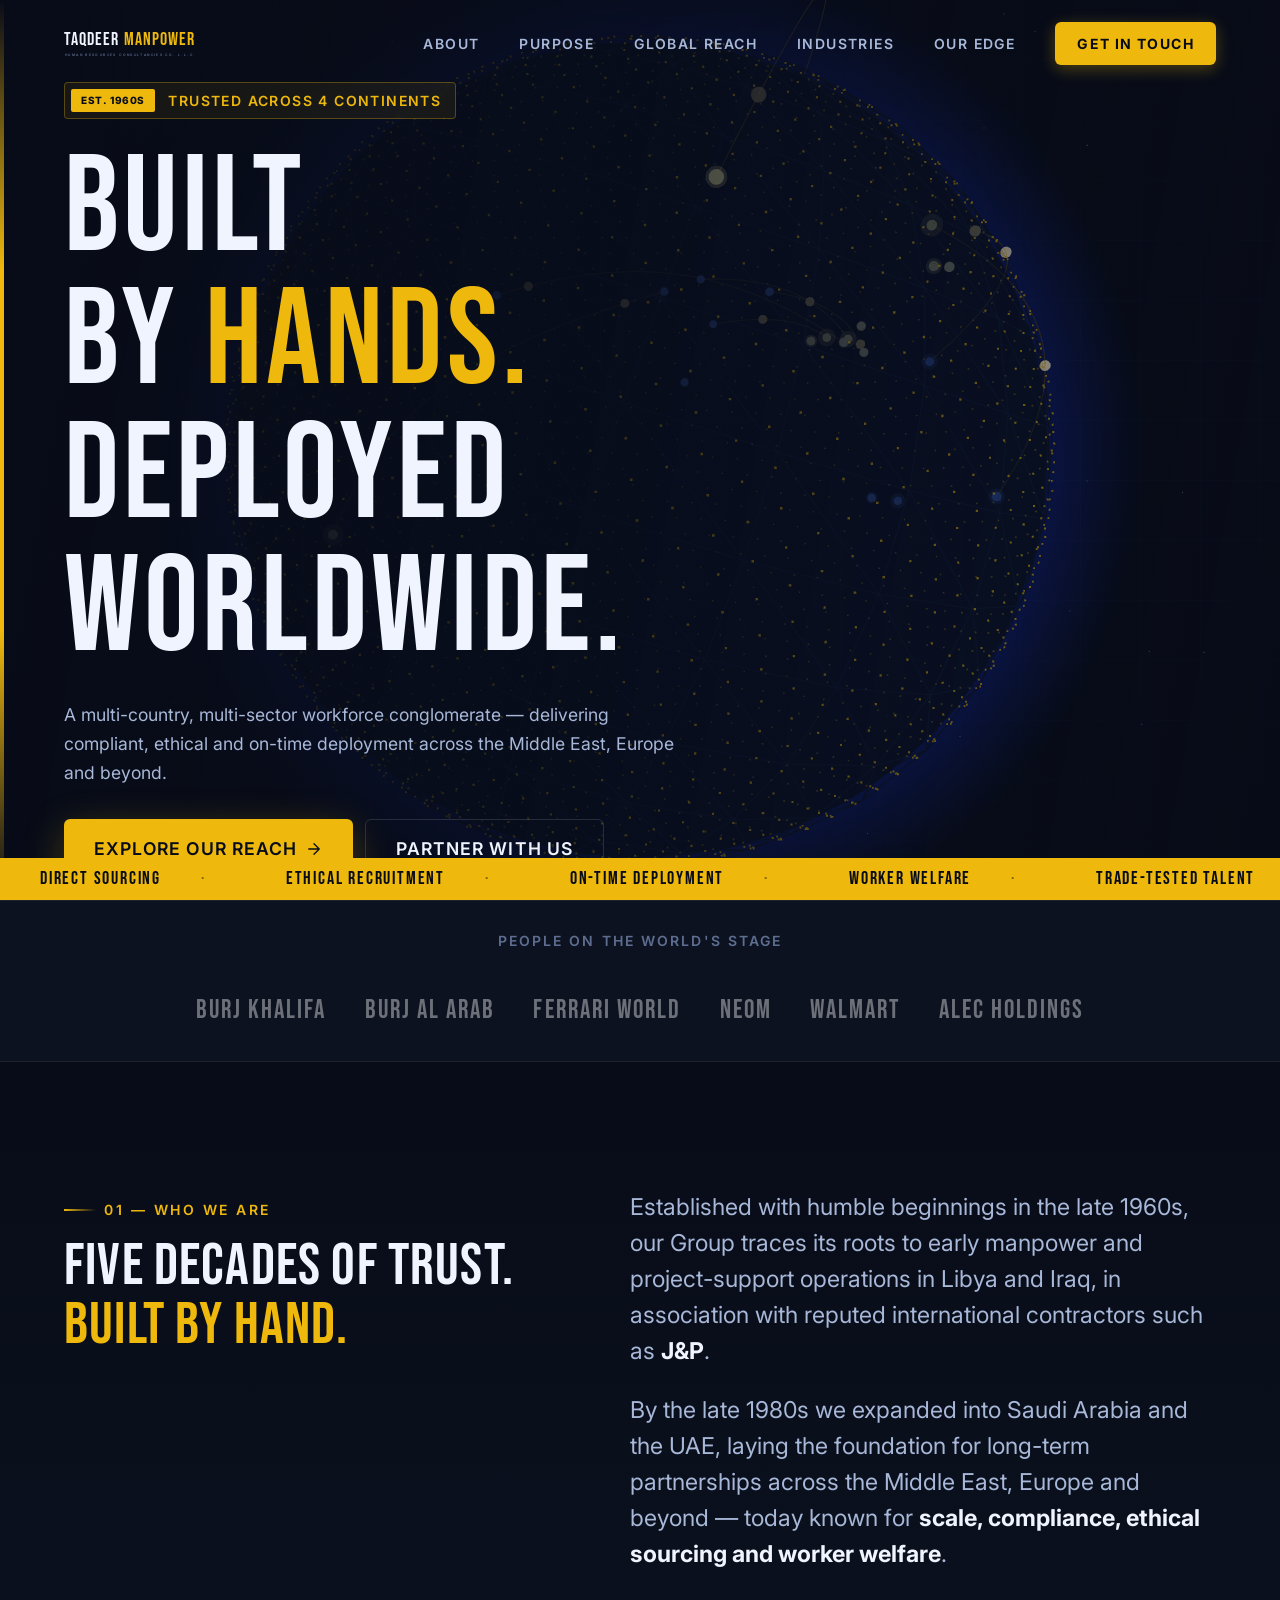
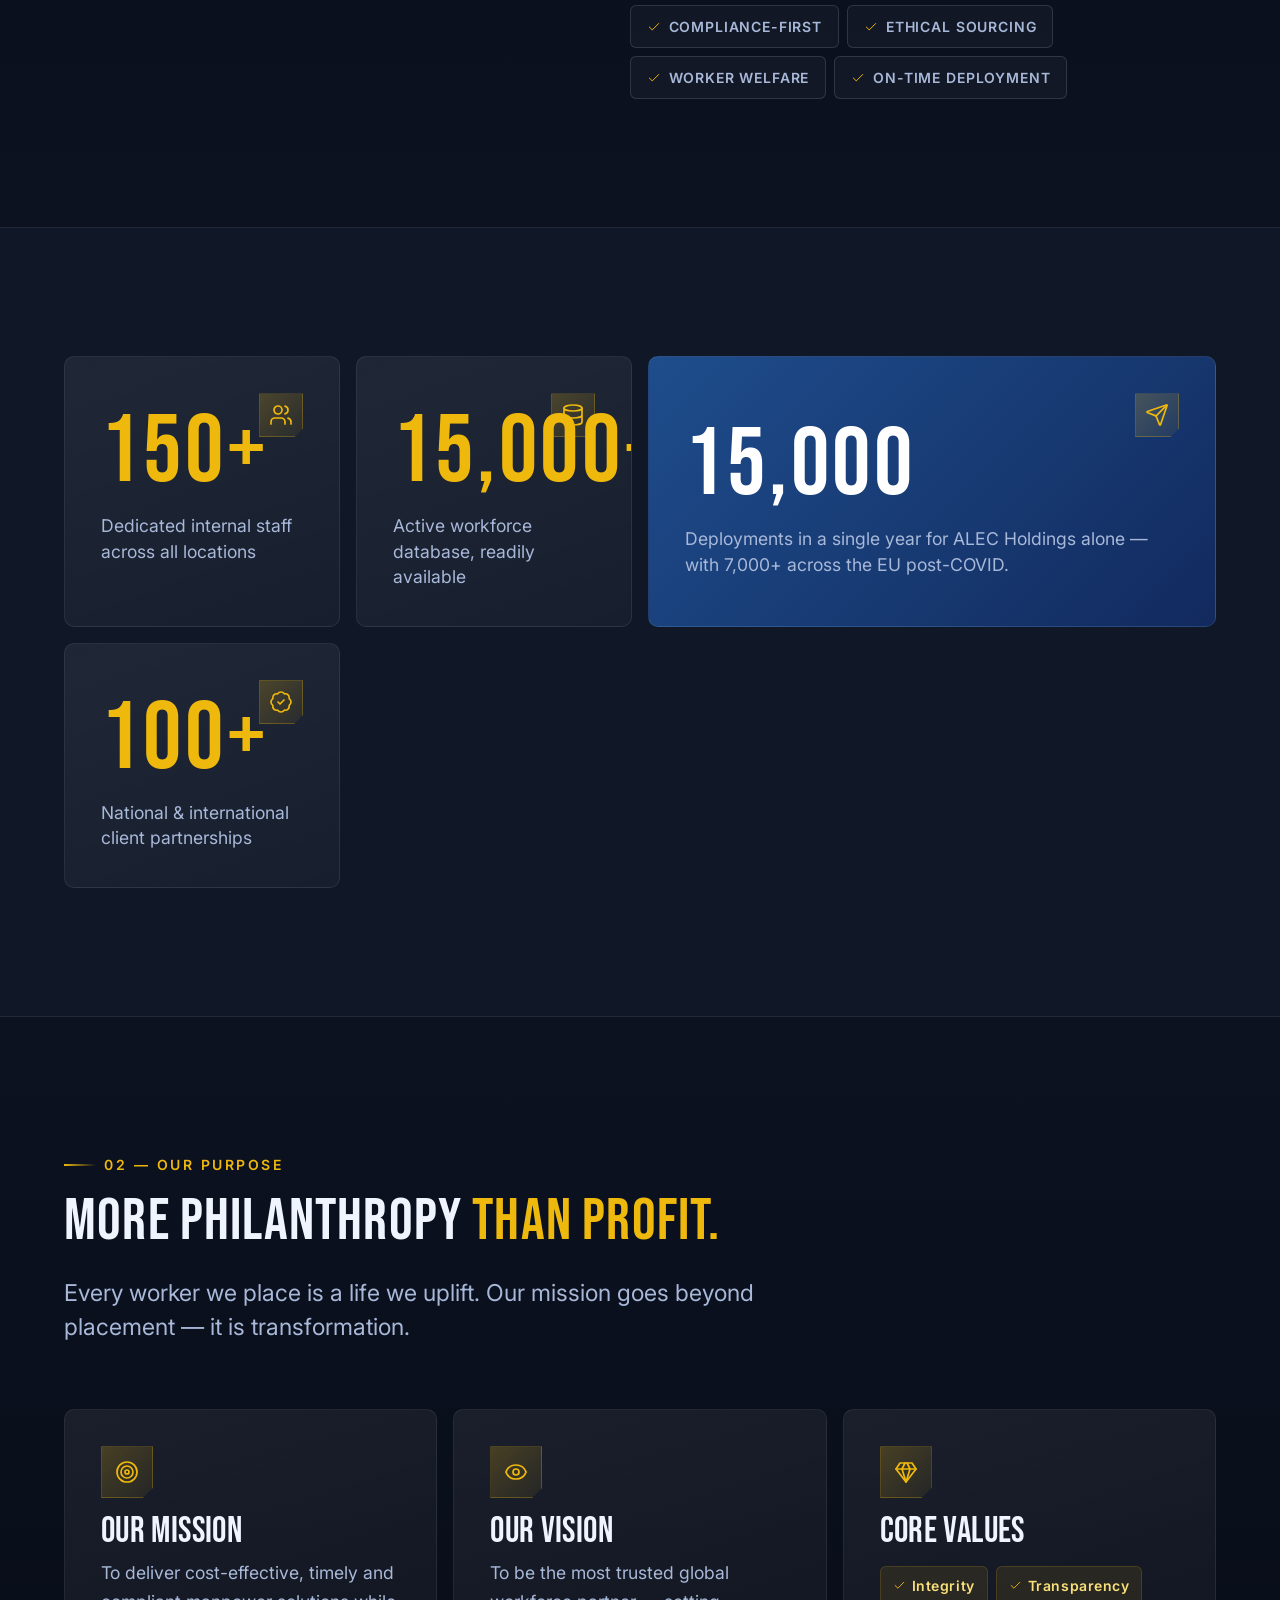
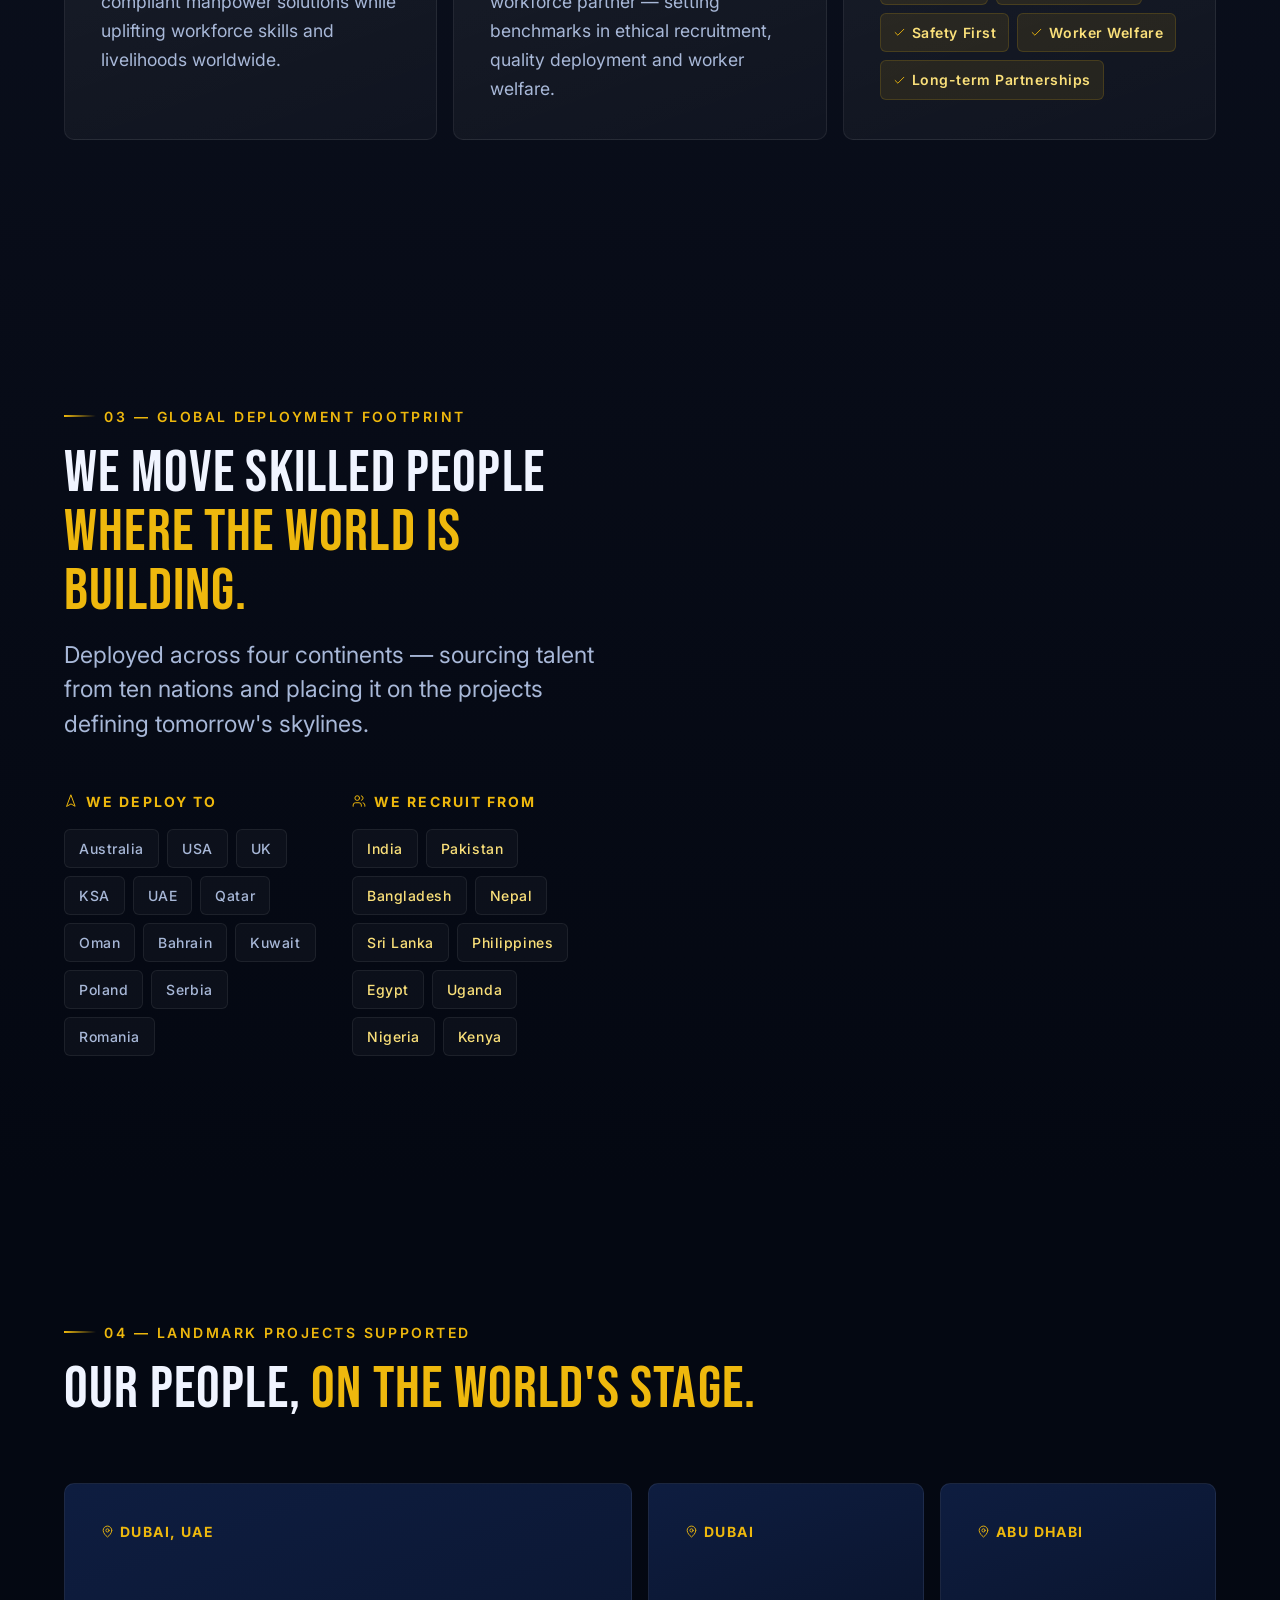
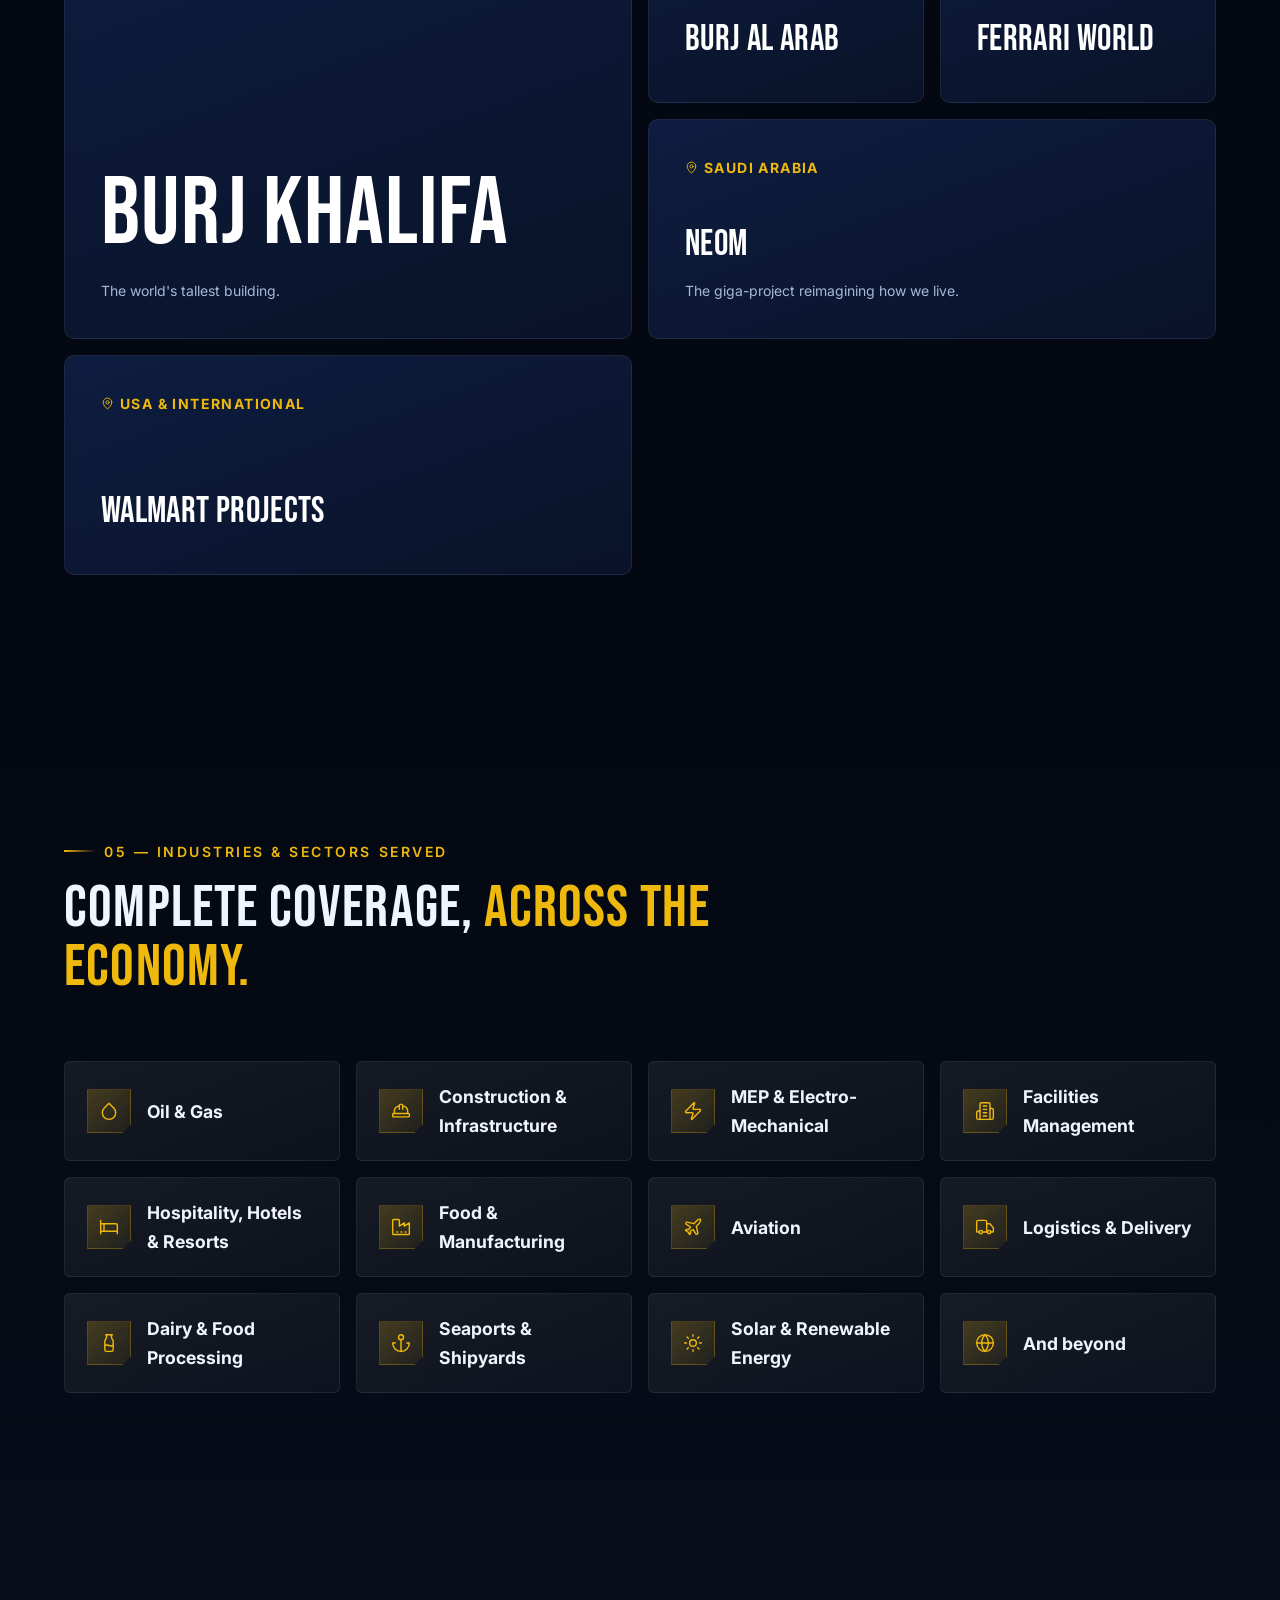
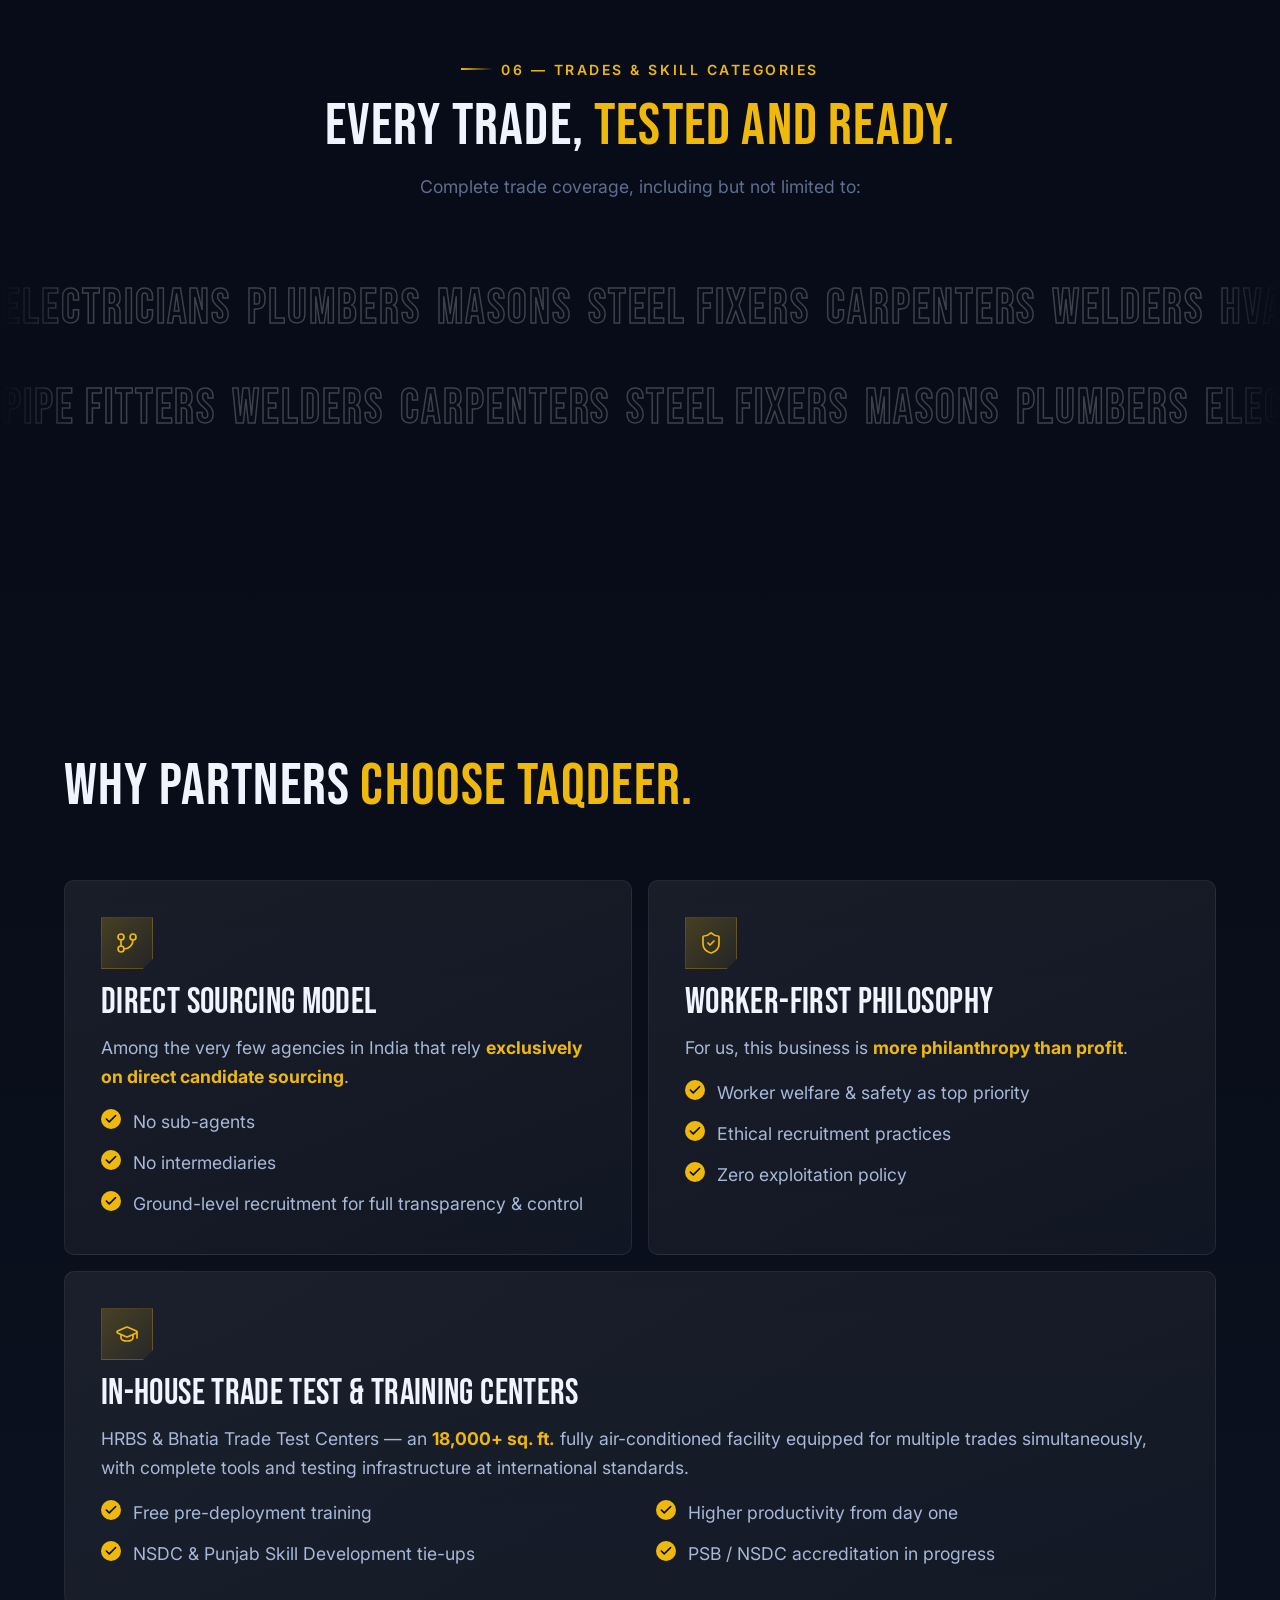
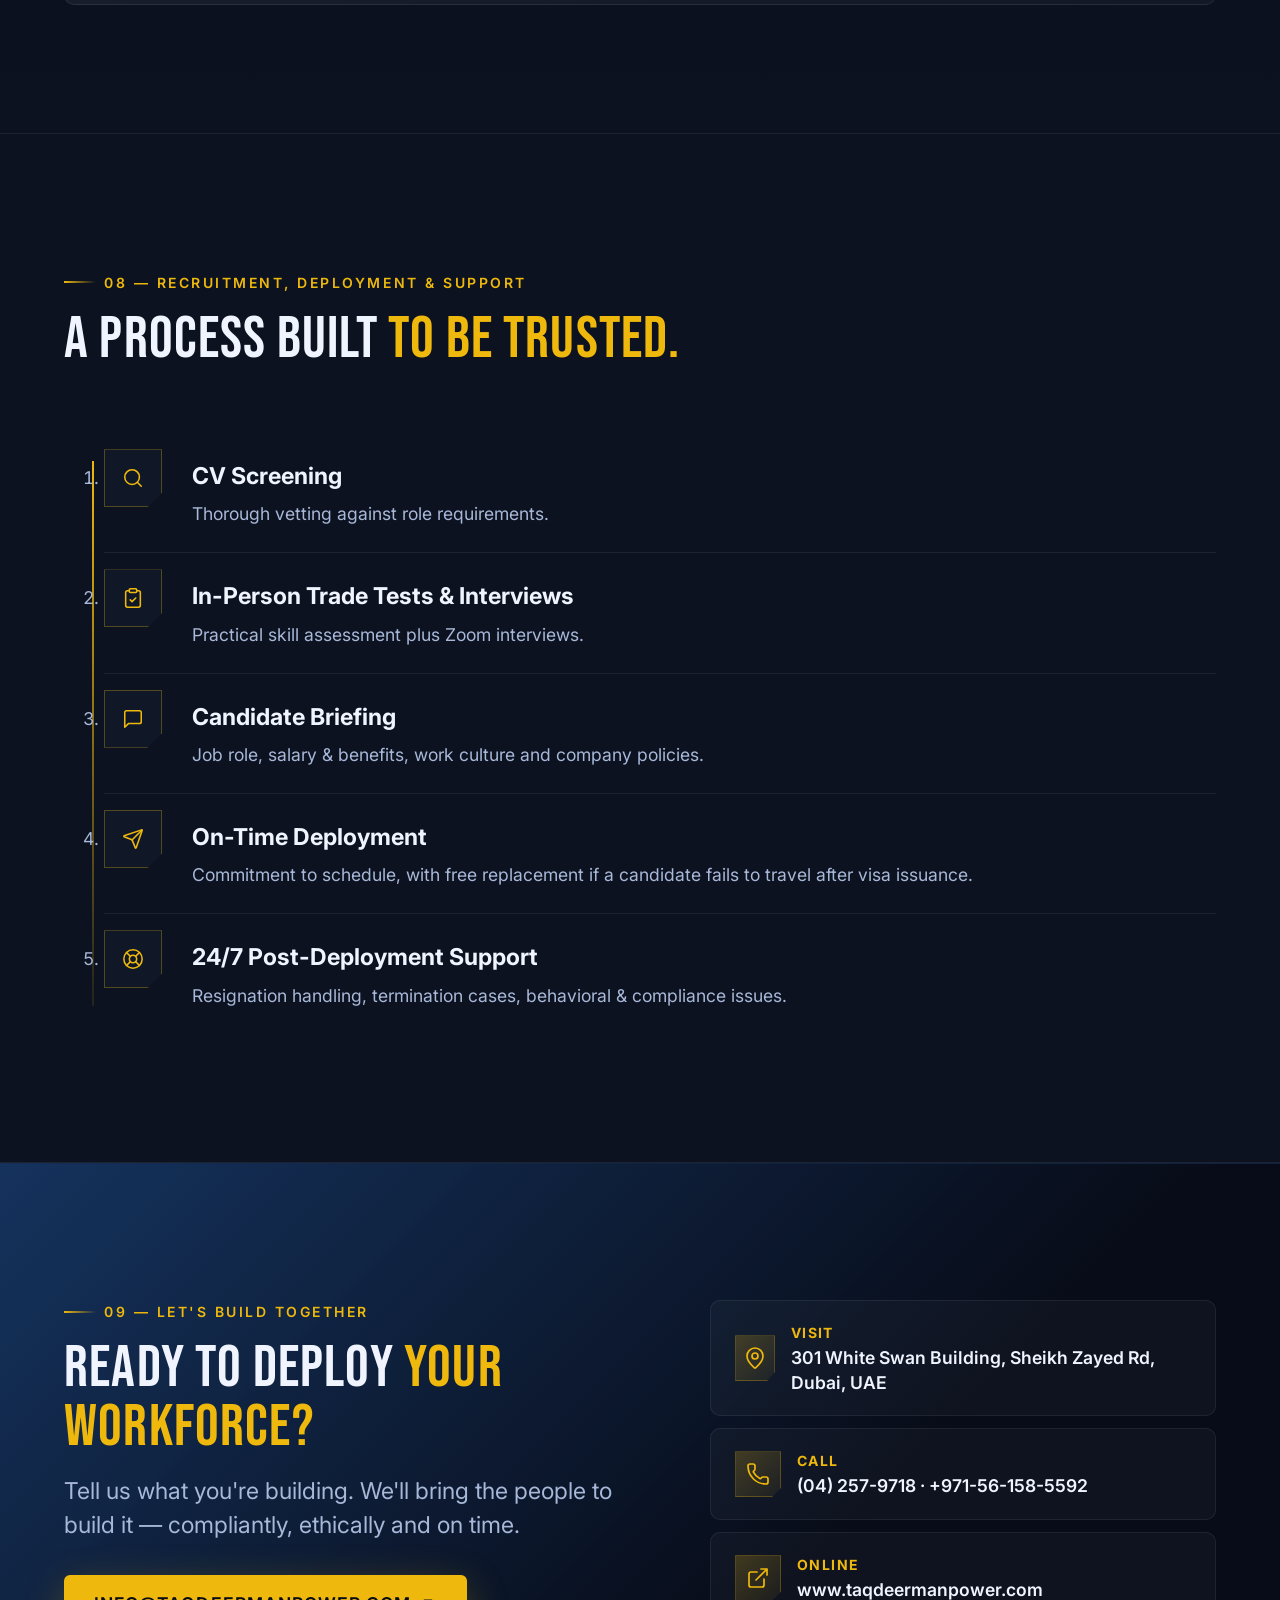
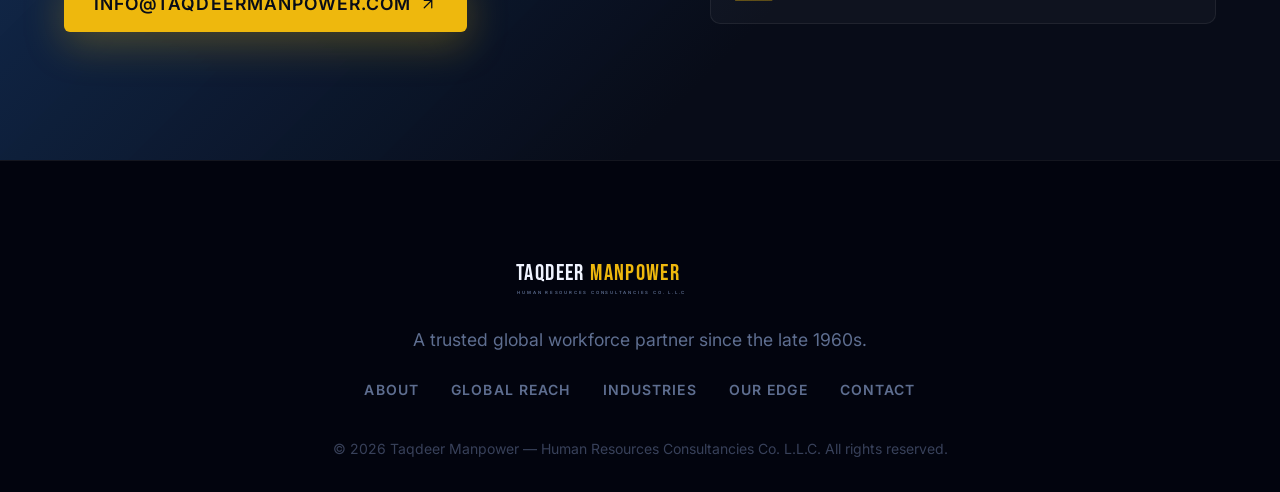
==== index.html @ 0e4053ee "Redesign: industrial manpower aesthetic — Bebas Neue display font, amber ticker bar, blueprint grid " ====
<!DOCTYPE html>
<html lang="en">
<head>
  <meta charset="UTF-8" />
  <meta name="viewport" content="width=device-width, initial-scale=1.0" />
  <meta name="theme-color" content="#060b1a" />
  <title>Taqdeer Manpower — Built By Hands. Deployed Worldwide.</title>
  <meta name="description" content="Taqdeer Manpower — a trusted global workforce partner since the late 1960s. Ethical recruitment, compliant deployment and worker welfare across the Middle East, Europe and beyond." />

  <link rel="icon" href="assets/favicon.svg" type="image/svg+xml" />
  <link rel="preconnect" href="https://fonts.googleapis.com" />
  <link rel="preconnect" href="https://fonts.gstatic.com" crossorigin />
  <link href="https://fonts.googleapis.com/css2?family=Bebas+Neue&family=Inter:wght@400;500;600;700;800&display=swap" rel="stylesheet" />
  <link rel="stylesheet" href="css/styles.css" />

  <script type="importmap">
  { "imports": { "three": "./vendor/three.module.js" } }
  </script>
  <script src="vendor/gsap.min.js" defer></script>
  <script src="vendor/ScrollTrigger.min.js" defer></script>
</head>
<body>

  <a href="#about" class="skip-link">Skip to content</a>

  <!-- ============ SVG ICON SPRITE ============ -->
  <svg width="0" height="0" style="position:absolute" aria-hidden="true" focusable="false">
    <defs>
      <symbol id="i-droplet" viewBox="0 0 24 24"><path d="M12 2.69l5.66 5.66a8 8 0 1 1-11.31 0z"/></symbol>
      <symbol id="i-hardhat" viewBox="0 0 24 24"><path d="M2 18a1 1 0 0 0 1 1h18a1 1 0 0 0 1-1v-2a1 1 0 0 0-1-1H3a1 1 0 0 0-1 1Z"/><path d="M10 10V5a1 1 0 0 1 1-1h2a1 1 0 0 1 1 1v5"/><path d="M4 15v-3a6 6 0 0 1 6-6"/><path d="M14 6a6 6 0 0 1 6 6v3"/></symbol>
      <symbol id="i-zap" viewBox="0 0 24 24"><path d="M4 14a1 1 0 0 1-.78-1.63l9.9-10.2a.5.5 0 0 1 .86.46l-1.92 6.02A1 1 0 0 0 13 10h7a1 1 0 0 1 .78 1.63l-9.9 10.2a.5.5 0 0 1-.86-.46l1.92-6.02A1 1 0 0 0 11 14z"/></symbol>
      <symbol id="i-building" viewBox="0 0 24 24"><path d="M6 22V4a2 2 0 0 1 2-2h8a2 2 0 0 1 2 2v18Z"/><path d="M6 12H4a2 2 0 0 0-2 2v6a2 2 0 0 0 2 2h2"/><path d="M18 9h2a2 2 0 0 1 2 2v9a2 2 0 0 1-2 2h-2"/><path d="M10 6h4M10 10h4M10 14h4M10 18h4"/></symbol>
      <symbol id="i-bed" viewBox="0 0 24 24"><path d="M2 4v16M2 8h18a2 2 0 0 1 2 2v10M2 17h20M6 8v9"/></symbol>
      <symbol id="i-factory" viewBox="0 0 24 24"><path d="M2 20a1 1 0 0 0 1 1h18a1 1 0 0 0 1-1V7l-6 4V7l-6 4V4a1 1 0 0 0-1-1H3a1 1 0 0 0-1 1Z"/><path d="M17 18h1M12 18h1M7 18h1"/></symbol>
      <symbol id="i-plane" viewBox="0 0 24 24"><path d="M17.8 19.2 16 11l3.5-3.5C21 6 21.5 4 21 3c-1-.5-3 0-4.5 1.5L13 8 4.8 6.2c-.5-.1-.9.1-1.1.5l-.3.5c-.2.5-.1 1 .3 1.3L9 12l-2 3H4l-1 1 3 2 2 3 1-1v-3l3-2 3.5 5.3c.3.4.8.5 1.3.3l.5-.2c.4-.3.6-.7.5-1.2z"/></symbol>
      <symbol id="i-truck" viewBox="0 0 24 24"><path d="M14 18V6a2 2 0 0 0-2-2H4a2 2 0 0 0-2 2v11a1 1 0 0 0 1 1h2"/><path d="M15 18H9"/><path d="M19 18h2a1 1 0 0 0 1-1v-3.65a1 1 0 0 0-.22-.62l-3.48-4.35A1 1 0 0 0 17.52 8H14"/><circle cx="7" cy="18" r="2"/><circle cx="17" cy="18" r="2"/></symbol>
      <symbol id="i-milk" viewBox="0 0 24 24"><path d="M8 2h8"/><path d="M9 2v2.79a4 4 0 0 1-.67 2.22l-.66.98A4 4 0 0 0 7 10.21V20a2 2 0 0 0 2 2h6a2 2 0 0 0 2-2v-9.79a4 4 0 0 0-.67-2.22l-.66-.98A4 4 0 0 1 15 4.79V2"/><path d="M7 15a6.47 6.47 0 0 1 5 0 6.47 6.47 0 0 0 5 0"/></symbol>
      <symbol id="i-anchor" viewBox="0 0 24 24"><path d="M12 22V8"/><circle cx="12" cy="5" r="3"/><path d="M5 12H2a10 10 0 0 0 20 0h-3"/></symbol>
      <symbol id="i-sun" viewBox="0 0 24 24"><circle cx="12" cy="12" r="4"/><path d="M12 2v2M12 20v2M4.93 4.93l1.41 1.41M17.66 17.66l1.41 1.41M2 12h2M20 12h2M6.34 17.66l-1.41 1.41M19.07 4.93l-1.41 1.41"/></symbol>
      <symbol id="i-globe" viewBox="0 0 24 24"><circle cx="12" cy="12" r="10"/><path d="M12 2a14.5 14.5 0 0 0 0 20 14.5 14.5 0 0 0 0-20M2 12h20"/></symbol>
      <symbol id="i-users" viewBox="0 0 24 24"><path d="M16 21v-2a4 4 0 0 0-4-4H6a4 4 0 0 0-4 4v2"/><circle cx="9" cy="7" r="4"/><path d="M22 21v-2a4 4 0 0 0-3-3.87M16 3.13a4 4 0 0 1 0 7.75"/></symbol>
      <symbol id="i-database" viewBox="0 0 24 24"><ellipse cx="12" cy="5" rx="9" ry="3"/><path d="M3 5v14a9 3 0 0 0 18 0V5M3 12a9 3 0 0 0 18 0"/></symbol>
      <symbol id="i-send" viewBox="0 0 24 24"><path d="M14.54 21.69a.5.5 0 0 0 .94-.02l6.5-19a.5.5 0 0 0-.64-.64l-19 6.5a.5.5 0 0 0-.02.94l7.93 3.18a2 2 0 0 1 1.11 1.11z"/><path d="M21.85 2.15 10.91 13.09"/></symbol>
      <symbol id="i-badge" viewBox="0 0 24 24"><path d="M3.85 8.62a4 4 0 0 1 4.78-4.77 4 4 0 0 1 6.74 0 4 4 0 0 1 4.78 4.78 4 4 0 0 1 0 6.74 4 4 0 0 1-4.77 4.78 4 4 0 0 1-6.75 0 4 4 0 0 1-4.78-4.77 4 4 0 0 1 0-6.76Z"/><path d="m9 12 2 2 4-4"/></symbol>
      <symbol id="i-target" viewBox="0 0 24 24"><circle cx="12" cy="12" r="10"/><circle cx="12" cy="12" r="6"/><circle cx="12" cy="12" r="2"/></symbol>
      <symbol id="i-eye" viewBox="0 0 24 24"><path d="M2.06 12.35a1 1 0 0 1 0-.7 10.75 10.75 0 0 1 19.88 0 1 1 0 0 1 0 .7 10.75 10.75 0 0 1-19.88 0"/><circle cx="12" cy="12" r="3"/></symbol>
      <symbol id="i-gem" viewBox="0 0 24 24"><path d="M6 3h12l4 6-10 13L2 9Z"/><path d="M11 3 8 9l4 13 4-13-3-6M2 9h20"/></symbol>
      <symbol id="i-pin" viewBox="0 0 24 24"><path d="M20 10c0 4.99-5.54 10.19-7.4 11.8a1 1 0 0 1-1.2 0C9.54 20.19 4 14.99 4 10a8 8 0 0 1 16 0"/><circle cx="12" cy="10" r="3"/></symbol>
      <symbol id="i-check" viewBox="0 0 24 24"><path d="M20 6 9 17l-5-5"/></symbol>
      <symbol id="i-phone" viewBox="0 0 24 24"><path d="M13.83 16.57a1 1 0 0 0 1.21-.3l.36-.47A2 2 0 0 1 17 15h3a2 2 0 0 1 2 2v3a2 2 0 0 1-2 2A18 18 0 0 1 2 4a2 2 0 0 1 2-2h3a2 2 0 0 1 2 2v3a2 2 0 0 1-.8 1.6l-.47.35a1 1 0 0 0-.29 1.23 14 14 0 0 0 6.39 6.38z"/></symbol>
      <symbol id="i-link" viewBox="0 0 24 24"><path d="M15 3h6v6M10 14 21 3M18 13v6a2 2 0 0 1-2 2H5a2 2 0 0 1-2-2V8a2 2 0 0 1 2-2h6"/></symbol>
      <symbol id="i-search" viewBox="0 0 24 24"><circle cx="11" cy="11" r="8"/><path d="m21 21-4.3-4.3"/></symbol>
      <symbol id="i-clipboard" viewBox="0 0 24 24"><rect width="8" height="4" x="8" y="2" rx="1"/><path d="M16 4h2a2 2 0 0 1 2 2v14a2 2 0 0 1-2 2H6a2 2 0 0 1-2-2V6a2 2 0 0 1 2-2h2"/><path d="m9 14 2 2 4-4"/></symbol>
      <symbol id="i-message" viewBox="0 0 24 24"><path d="M21 15a2 2 0 0 1-2 2H7l-4 4V5a2 2 0 0 1 2-2h14a2 2 0 0 1 2 2z"/></symbol>
      <symbol id="i-buoy" viewBox="0 0 24 24"><circle cx="12" cy="12" r="10"/><circle cx="12" cy="12" r="4"/><path d="m4.93 4.93 4.24 4.24M14.83 14.83l4.24 4.24M14.83 9.17l4.24-4.24M9.17 14.83l-4.24 4.24"/></symbol>
      <symbol id="i-branch" viewBox="0 0 24 24"><circle cx="6" cy="6" r="3"/><circle cx="6" cy="18" r="3"/><circle cx="18" cy="6" r="3"/><path d="M6 9v6M18 9a9 9 0 0 1-9 9"/></symbol>
      <symbol id="i-shield" viewBox="0 0 24 24"><path d="M20 13c0 5-3.5 7.5-7.66 8.95a1 1 0 0 1-.67 0C7.5 20.5 4 18 4 13V6a1 1 0 0 1 1-1c2 0 4.5-1.2 6.24-2.72a1.17 1.17 0 0 1 1.52 0C14.51 3.81 17 5 19 5a1 1 0 0 1 1 1z"/><path d="m9 12 2 2 4-4"/></symbol>
      <symbol id="i-cap" viewBox="0 0 24 24"><path d="M21.42 10.92a1 1 0 0 0-.02-1.84L12.83 5.18a2 2 0 0 0-1.66 0L2.6 9.08a1 1 0 0 0 0 1.83l8.57 3.91a2 2 0 0 0 1.66 0z"/><path d="M22 10v6M6 12.5V16a6 3 0 0 0 12 0v-3.5"/></symbol>
      <symbol id="i-arrow" viewBox="0 0 24 24"><path d="M5 12h14M12 5l7 7-7 7"/></symbol>
      <symbol id="i-arrow-ur" viewBox="0 0 24 24"><path d="M7 7h10v10M7 17 17 7"/></symbol>
      <symbol id="i-nav" viewBox="0 0 24 24"><path d="M12 2 19 21l-7-4-7 4z"/></symbol>
      <symbol id="i-tee" viewBox="0 0 24 24"><path d="M5 6h14v4h-5v8h-4v-8H5z" fill="currentColor" stroke="none"/></symbol>
    </defs>
  </svg>

  <div class="progress" id="progress"></div>

  <!-- Loader -->
  <div id="loader" class="loader">
    <div class="loader__mark"><svg viewBox="0 0 24 24"><use href="#i-tee"/></svg></div>
    <div class="loader__bar"><span></span></div>
    <p class="loader__text">Deploying the world's workforce…</p>
  </div>

  <div class="cursor-glow" aria-hidden="true"></div>

  <!-- NAV -->
  <header class="nav" id="nav">
    <a href="#hero" class="nav__logo" aria-label="Taqdeer Manpower — home">
      <svg viewBox="0 0 360 64" class="logo-svg" role="img" aria-label="Taqdeer Manpower">
        <text x="0" y="34"><tspan class="logo-svg__taq">TAQDEER</tspan><tspan class="logo-svg__man" dx="8">MANPOWER</tspan></text>
        <text x="2" y="54" class="logo-svg__sub">HUMAN RESOURCES CONSULTANCIES CO. L.L.C</text>
      </svg>
    </a>
    <nav class="nav__links" id="navLinks" aria-label="Primary">
      <a href="#about">About</a>
      <a href="#purpose">Purpose</a>
      <a href="#footprint">Global Reach</a>
      <a href="#industries">Industries</a>
      <a href="#edge">Our Edge</a>
      <a href="#contact" class="nav__cta">Get in touch</a>
    </nav>
    <button class="nav__burger" id="burger" aria-label="Toggle menu" aria-expanded="false" aria-controls="navLinks">
      <span></span><span></span><span></span>
    </button>
  </header>

  <main>
  <!-- HERO -->
  <section class="hero" id="hero">
    <canvas id="globe-canvas" class="hero__canvas" aria-hidden="true"></canvas>
    <div class="hero__veil"></div>
    <div class="hero__content">
      <span class="pill reveal"><b>EST. 1960s</b> &nbsp;Trusted across 4 continents</span>
      <h1 class="hero__title">
        <span class="reveal-line"><span>Built</span></span>
        <span class="reveal-line"><span>by <em>hands.</em></span></span>
        <span class="reveal-line"><span>Deployed</span></span>
        <span class="reveal-line"><span>worldwide.</span></span>
      </h1>
      <p class="hero__lead reveal">
        A multi-country, multi-sector workforce conglomerate — delivering compliant,
        ethical and on-time deployment across the Middle East, Europe and beyond.
      </p>
      <div class="hero__actions reveal">
        <a href="#footprint" class="btn btn--primary">Explore our reach <svg class="icon"><use href="#i-arrow"/></svg></a>
        <a href="#contact" class="btn btn--ghost">Partner with us</a>
      </div>
    </div>
    <div class="hero__ticker" aria-hidden="true">
      <div class="hero__ticker-inner">
        <span>Direct Sourcing</span><span>Ethical Recruitment</span><span>On-Time Deployment</span>
        <span>Worker Welfare</span><span>Trade-Tested Talent</span><span>24/7 Support</span>
        <span>15,000+ Database</span><span>100+ Clients</span><span>No Sub-Agents</span>
        <span>Direct Sourcing</span><span>Ethical Recruitment</span><span>On-Time Deployment</span>
        <span>Worker Welfare</span><span>Trade-Tested Talent</span><span>24/7 Support</span>
        <span>15,000+ Database</span><span>100+ Clients</span><span>No Sub-Agents</span>
      </div>
    </div>
  </section>

  <!-- TRUST -->
  <section class="trust" aria-label="Projects supported">
    <div class="container trust__inner">
      <span class="trust__label">People on the world's stage</span>
      <div class="trust__logos">
        <span>Burj Khalifa</span><span>Burj Al Arab</span><span>Ferrari World</span>
        <span>NEOM</span><span>Walmart</span><span>ALEC Holdings</span>
      </div>
    </div>
  </section>

  <!-- ABOUT -->
  <section class="section about" id="about">
    <div class="container about__grid">
      <div>
        <span class="eyebrow reveal">01 — Who we are</span>
        <h2 class="reveal">Five decades of trust. <span class="hl">Built by hand.</span></h2>
      </div>
      <div class="about__body">
        <p class="reveal">
          Established with humble beginnings in the late 1960s, our Group traces its roots to early
          manpower and project-support operations in Libya and Iraq, in association with reputed
          international contractors such as <strong>J&amp;P</strong>.
        </p>
        <p class="reveal">
          By the late 1980s we expanded into Saudi Arabia and the UAE, laying the foundation for
          long-term partnerships across the Middle East, Europe and beyond — today known for
          <strong>scale, compliance, ethical sourcing and worker welfare</strong>.
        </p>
        <div class="about__chips reveal">
          <span><svg class="icon"><use href="#i-check"/></svg>Compliance-first</span>
          <span><svg class="icon"><use href="#i-check"/></svg>Ethical sourcing</span>
          <span><svg class="icon"><use href="#i-check"/></svg>Worker welfare</span>
          <span><svg class="icon"><use href="#i-check"/></svg>On-time deployment</span>
        </div>
      </div>
    </div>
  </section>

  <!-- STATS -->
  <section class="section stats" id="stats" aria-label="Scale and strength">
    <div class="container">
      <div class="bento">
        <article class="cell stat reveal">
          <div class="cell__icon"><svg class="icon"><use href="#i-users"/></svg></div>
          <div class="stat__num" data-count="150" data-suffix="+">0</div>
          <p>Dedicated internal staff across all locations</p>
        </article>
        <article class="cell stat reveal">
          <div class="cell__icon"><svg class="icon"><use href="#i-database"/></svg></div>
          <div class="stat__num" data-count="15000" data-suffix="+">0</div>
          <p>Active workforce database, readily available</p>
        </article>
        <article class="cell stat stat--wide reveal">
          <div class="cell__icon"><svg class="icon"><use href="#i-send"/></svg></div>
          <div class="stat__num stat__num--light" data-count="15000" data-suffix="">0</div>
          <p>Deployments in a single year for ALEC Holdings alone — with 7,000+ across the EU post-COVID.</p>
        </article>
        <article class="cell stat reveal">
          <div class="cell__icon"><svg class="icon"><use href="#i-badge"/></svg></div>
          <div class="stat__num" data-count="100" data-suffix="+">0</div>
          <p>National &amp; international client partnerships</p>
        </article>
      </div>
    </div>
  </section>

  <!-- PURPOSE -->
  <section class="section purpose" id="purpose">
    <div class="container">
      <div class="section__head">
        <span class="eyebrow reveal">02 — Our purpose</span>
        <h2 class="reveal">More philanthropy <span class="hl">than profit.</span></h2>
        <p class="lead reveal" style="margin-top:1.5rem">Every worker we place is a life we uplift. Our mission goes beyond placement — it is transformation.</p>
      </div>
      <div class="bento">
        <article class="cell tilt reveal">
          <div class="cell__icon"><svg class="icon"><use href="#i-target"/></svg></div>
          <h3>Our Mission</h3>
          <p>To deliver cost-effective, timely and compliant manpower solutions while uplifting workforce skills and livelihoods worldwide.</p>
        </article>
        <article class="cell tilt reveal">
          <div class="cell__icon"><svg class="icon"><use href="#i-eye"/></svg></div>
          <h3>Our Vision</h3>
          <p>To be the most trusted global workforce partner — setting benchmarks in ethical recruitment, quality deployment and worker welfare.</p>
        </article>
        <article class="cell tilt reveal">
          <div class="cell__icon"><svg class="icon"><use href="#i-gem"/></svg></div>
          <h3>Core Values</h3>
          <ul class="card__values">
            <li><svg class="icon"><use href="#i-check"/></svg>Integrity</li>
            <li><svg class="icon"><use href="#i-check"/></svg>Transparency</li>
            <li><svg class="icon"><use href="#i-check"/></svg>Safety First</li>
            <li><svg class="icon"><use href="#i-check"/></svg>Worker Welfare</li>
            <li><svg class="icon"><use href="#i-check"/></svg>Long-term Partnerships</li>
          </ul>
        </article>
      </div>
    </div>
  </section>

  <!-- FOOTPRINT -->
  <section class="section footprint" id="footprint">
    <canvas id="globe-canvas-2" class="footprint__canvas" aria-hidden="true"></canvas>
    <div class="container footprint__inner">
      <div class="footprint__copy">
        <span class="eyebrow reveal">03 — Global deployment footprint</span>
        <h2 class="reveal">We move skilled people <span class="hl">where the world is building.</span></h2>
        <p class="lead reveal">Deployed across four continents — sourcing talent from ten nations and placing it on the projects defining tomorrow's skylines.</p>
        <div class="footprint__cols reveal">
          <div>
            <h4><svg class="icon"><use href="#i-nav"/></svg>We deploy to</h4>
            <ul class="taglist">
              <li>Australia</li><li>USA</li><li>UK</li><li>KSA</li><li>UAE</li><li>Qatar</li>
              <li>Oman</li><li>Bahrain</li><li>Kuwait</li><li>Poland</li><li>Serbia</li><li>Romania</li>
            </ul>
          </div>
          <div>
            <h4><svg class="icon"><use href="#i-users"/></svg>We recruit from</h4>
            <ul class="taglist taglist--gold">
              <li>India</li><li>Pakistan</li><li>Bangladesh</li><li>Nepal</li><li>Sri Lanka</li>
              <li>Philippines</li><li>Egypt</li><li>Uganda</li><li>Nigeria</li><li>Kenya</li>
            </ul>
          </div>
        </div>
      </div>
    </div>
  </section>

  <!-- PROJECTS -->
  <section class="section projects" id="projects">
    <div class="container">
      <div class="section__head">
        <span class="eyebrow reveal">04 — Landmark projects supported</span>
        <h2 class="reveal">Our people, <span class="hl">on the world's stage.</span></h2>
      </div>
      <div class="bento">
        <article class="cell project project--xl reveal">
          <span class="project__tag"><svg class="icon"><use href="#i-pin"/></svg>Dubai, UAE</span>
          <h3>Burj Khalifa</h3><p>The world's tallest building.</p>
        </article>
        <article class="cell project project--md reveal">
          <span class="project__tag"><svg class="icon"><use href="#i-pin"/></svg>Dubai</span>
          <h3>Burj Al Arab</h3>
        </article>
        <article class="cell project project--md reveal">
          <span class="project__tag"><svg class="icon"><use href="#i-pin"/></svg>Abu Dhabi</span>
          <h3>Ferrari World</h3>
        </article>
        <article class="cell project project--wide reveal">
          <span class="project__tag"><svg class="icon"><use href="#i-pin"/></svg>Saudi Arabia</span>
          <h3>NEOM</h3><p>The giga-project reimagining how we live.</p>
        </article>
        <article class="cell project project--wide reveal">
          <span class="project__tag"><svg class="icon"><use href="#i-pin"/></svg>USA &amp; International</span>
          <h3>Walmart Projects</h3>
        </article>
      </div>
    </div>
  </section>

  <!-- INDUSTRIES -->
  <section class="section industries" id="industries">
    <div class="container">
      <div class="section__head">
        <span class="eyebrow reveal">05 — Industries &amp; sectors served</span>
        <h2 class="reveal">Complete coverage, <span class="hl">across the economy.</span></h2>
      </div>
      <div class="bento">
        <div class="cell ind reveal"><div class="cell__icon"><svg class="icon"><use href="#i-droplet"/></svg></div><span>Oil &amp; Gas</span></div>
        <div class="cell ind reveal"><div class="cell__icon"><svg class="icon"><use href="#i-hardhat"/></svg></div><span>Construction &amp; Infrastructure</span></div>
        <div class="cell ind reveal"><div class="cell__icon"><svg class="icon"><use href="#i-zap"/></svg></div><span>MEP &amp; Electro-Mechanical</span></div>
        <div class="cell ind reveal"><div class="cell__icon"><svg class="icon"><use href="#i-building"/></svg></div><span>Facilities Management</span></div>
        <div class="cell ind reveal"><div class="cell__icon"><svg class="icon"><use href="#i-bed"/></svg></div><span>Hospitality, Hotels &amp; Resorts</span></div>
        <div class="cell ind reveal"><div class="cell__icon"><svg class="icon"><use href="#i-factory"/></svg></div><span>Food &amp; Manufacturing</span></div>
        <div class="cell ind reveal"><div class="cell__icon"><svg class="icon"><use href="#i-plane"/></svg></div><span>Aviation</span></div>
        <div class="cell ind reveal"><div class="cell__icon"><svg class="icon"><use href="#i-truck"/></svg></div><span>Logistics &amp; Delivery</span></div>
        <div class="cell ind reveal"><div class="cell__icon"><svg class="icon"><use href="#i-milk"/></svg></div><span>Dairy &amp; Food Processing</span></div>
        <div class="cell ind reveal"><div class="cell__icon"><svg class="icon"><use href="#i-anchor"/></svg></div><span>Seaports &amp; Shipyards</span></div>
        <div class="cell ind reveal"><div class="cell__icon"><svg class="icon"><use href="#i-sun"/></svg></div><span>Solar &amp; Renewable Energy</span></div>
        <div class="cell ind reveal"><div class="cell__icon"><svg class="icon"><use href="#i-globe"/></svg></div><span>And beyond</span></div>
      </div>
    </div>
  </section>

  <!-- TRADES -->
  <section class="section trades" id="trades">
    <div class="container">
      <div class="section__head">
        <span class="eyebrow reveal">06 — Trades &amp; skill categories</span>
        <h2 class="reveal">Every trade, <span class="hl">tested and ready.</span></h2>
        <p class="muted reveal" style="margin-top:1rem">Complete trade coverage, including but not limited to:</p>
      </div>
    </div>
    <div class="marquee" aria-hidden="true"><div class="marquee__track">
      <span>Electricians</span><span>Plumbers</span><span>Masons</span><span>Steel Fixers</span><span>Carpenters</span><span>Welders</span><span>HVAC Technicians</span><span>Pipe Fitters</span><span>Scaffolders</span><span>Operators</span><span>Helpers &amp; General Workforce</span>
      <span>Electricians</span><span>Plumbers</span><span>Masons</span><span>Steel Fixers</span><span>Carpenters</span><span>Welders</span><span>HVAC Technicians</span><span>Pipe Fitters</span><span>Scaffolders</span><span>Operators</span><span>Helpers &amp; General Workforce</span>
    </div></div>
    <div class="marquee marquee--rev" aria-hidden="true"><div class="marquee__track">
      <span>Pipe Fitters</span><span>Welders</span><span>Carpenters</span><span>Steel Fixers</span><span>Masons</span><span>Plumbers</span><span>Electricians</span><span>Operators</span><span>Scaffolders</span><span>HVAC Technicians</span><span>Helpers &amp; General Workforce</span>
      <span>Pipe Fitters</span><span>Welders</span><span>Carpenters</span><span>Steel Fixers</span><span>Masons</span><span>Plumbers</span><span>Electricians</span><span>Operators</span><span>Scaffolders</span><span>HVAC Technicians</span><span>Helpers &amp; General Workforce</span>
    </div></div>
  </section>

  <!-- EDGE -->
  <section class="section edge" id="edge">
    <div class="container">
      <div class="section__head">
        <span class="eyebrow reveal">07 — Our key differentiators</span>
        <h2 class="reveal">Why partners <span class="hl">choose Taqdeer.</span></h2>
      </div>
      <div class="bento">
        <article class="cell reveal">
          <div class="cell__icon"><svg class="icon"><use href="#i-branch"/></svg></div>
          <h3>Direct Sourcing Model</h3>
          <p>Among the very few agencies in India that rely <strong>exclusively on direct candidate sourcing</strong>.</p>
          <ul class="ticks">
            <li><svg class="icon"><use href="#i-check"/></svg>No sub-agents</li>
            <li><svg class="icon"><use href="#i-check"/></svg>No intermediaries</li>
            <li><svg class="icon"><use href="#i-check"/></svg>Ground-level recruitment for full transparency &amp; control</li>
          </ul>
        </article>
        <article class="cell reveal">
          <div class="cell__icon"><svg class="icon"><use href="#i-shield"/></svg></div>
          <h3>Worker-First Philosophy</h3>
          <p>For us, this business is <strong>more philanthropy than profit</strong>.</p>
          <ul class="ticks">
            <li><svg class="icon"><use href="#i-check"/></svg>Worker welfare &amp; safety as top priority</li>
            <li><svg class="icon"><use href="#i-check"/></svg>Ethical recruitment practices</li>
            <li><svg class="icon"><use href="#i-check"/></svg>Zero exploitation policy</li>
          </ul>
        </article>
        <article class="cell cell--wide reveal">
          <div class="cell__icon"><svg class="icon"><use href="#i-cap"/></svg></div>
          <h3>In-House Trade Test &amp; Training Centers</h3>
          <p>HRBS &amp; Bhatia Trade Test Centers — an <strong>18,000+ sq. ft.</strong> fully air-conditioned facility equipped for multiple trades simultaneously, with complete tools and testing infrastructure at international standards.</p>
          <ul class="ticks ticks--row">
            <li><svg class="icon"><use href="#i-check"/></svg>Free pre-deployment training</li>
            <li><svg class="icon"><use href="#i-check"/></svg>Higher productivity from day one</li>
            <li><svg class="icon"><use href="#i-check"/></svg>NSDC &amp; Punjab Skill Development tie-ups</li>
            <li><svg class="icon"><use href="#i-check"/></svg>PSB / NSDC accreditation in progress</li>
          </ul>
        </article>
      </div>
    </div>
  </section>

  <!-- PROCESS -->
  <section class="section process" id="process">
    <div class="container">
      <div class="section__head">
        <span class="eyebrow reveal">08 — Recruitment, deployment &amp; support</span>
        <h2 class="reveal">A process built <span class="hl">to be trusted.</span></h2>
      </div>
      <ol class="timeline">
        <li class="reveal"><span class="timeline__no"><svg class="icon"><use href="#i-search"/></svg></span><h4>CV Screening</h4><p>Thorough vetting against role requirements.</p></li>
        <li class="reveal"><span class="timeline__no"><svg class="icon"><use href="#i-clipboard"/></svg></span><h4>In-Person Trade Tests &amp; Interviews</h4><p>Practical skill assessment plus Zoom interviews.</p></li>
        <li class="reveal"><span class="timeline__no"><svg class="icon"><use href="#i-message"/></svg></span><h4>Candidate Briefing</h4><p>Job role, salary &amp; benefits, work culture and company policies.</p></li>
        <li class="reveal"><span class="timeline__no"><svg class="icon"><use href="#i-send"/></svg></span><h4>On-Time Deployment</h4><p>Commitment to schedule, with free replacement if a candidate fails to travel after visa issuance.</p></li>
        <li class="reveal"><span class="timeline__no"><svg class="icon"><use href="#i-buoy"/></svg></span><h4>24/7 Post-Deployment Support</h4><p>Resignation handling, termination cases, behavioral &amp; compliance issues.</p></li>
      </ol>
    </div>
  </section>

  <!-- CONTACT -->
  <section class="section contact" id="contact">
    <div class="container contact__inner">
      <div class="contact__copy">
        <span class="eyebrow reveal">09 — Let's build together</span>
        <h2 class="reveal">Ready to deploy <span class="hl">your workforce?</span></h2>
        <p class="lead reveal">Tell us what you're building. We'll bring the people to build it — compliantly, ethically and on time.</p>
        <a href="mailto:info@taqdeermanpower.com" class="btn btn--primary reveal">info@taqdeermanpower.com <svg class="icon"><use href="#i-arrow-ur"/></svg></a>
      </div>
      <div class="contact__cards">
        <a class="contact__card reveal" href="https://www.google.com/maps/search/?api=1&query=Sheikh+Zayed+Rd+Dubai" target="_blank" rel="noopener">
          <div class="cell__icon"><svg class="icon"><use href="#i-pin"/></svg></div>
          <div><span>Visit</span><strong>301 White Swan Building, Sheikh Zayed Rd, Dubai, UAE</strong></div>
        </a>
        <a class="contact__card reveal" href="tel:+97142579718">
          <div class="cell__icon"><svg class="icon"><use href="#i-phone"/></svg></div>
          <div><span>Call</span><strong>(04) 257-9718 · +971-56-158-5592</strong></div>
        </a>
        <a class="contact__card reveal" href="https://www.taqdeermanpower.com" target="_blank" rel="noopener">
          <div class="cell__icon"><svg class="icon"><use href="#i-link"/></svg></div>
          <div><span>Online</span><strong>www.taqdeermanpower.com</strong></div>
        </a>
      </div>
    </div>
  </section>
  </main>

  <!-- FOOTER -->
  <footer class="footer">
    <div class="container footer__inner">
      <svg viewBox="0 0 360 64" class="logo-svg" role="img" aria-label="Taqdeer Manpower">
        <text x="0" y="34"><tspan class="logo-svg__taq">TAQDEER</tspan><tspan class="logo-svg__man" dx="8">MANPOWER</tspan></text>
        <text x="2" y="54" class="logo-svg__sub">HUMAN RESOURCES CONSULTANCIES CO. L.L.C</text>
      </svg>
      <p class="footer__tag">A trusted global workforce partner since the late 1960s.</p>
      <nav class="footer__links" aria-label="Footer">
        <a href="#about">About</a><a href="#footprint">Global Reach</a>
        <a href="#industries">Industries</a><a href="#edge">Our Edge</a><a href="#contact">Contact</a>
      </nav>
      <p class="footer__copy">© <span id="year"></span> Taqdeer Manpower — Human Resources Consultancies Co. L.L.C. All rights reserved.</p>
    </div>
  </footer>

  <script type="module" src="js/globe.js"></script>
  <script src="js/main.js" defer></script>
</body>
</html>
---- css/styles.css ----
/* ============================================================
   TAQDEER MANPOWER — Industrial Redesign v3
   Theme: Raw · Bold · Worker-First
   Brand: Deep Navy #060B1A · Steel Blue #1E4D8C · Amber Gold #EEB80D
   Typography: Bebas Neue (display) · Inter (body)
   ============================================================ */

/* ---------- Design Tokens ---------- */
:root {
  /* Brand palette */
  --ink:       #080C18;
  --ink-2:     #0C1220;
  --ink-3:     #101828;
  --steel:     #1E4D8C;
  --steel-400: #2A65B8;
  --steel-300: #5489D6;
  --amber:     #EEB80D;
  --amber-400: #F5CB3A;
  --amber-300: #FAE07A;
  --amber-dim: rgba(238,184,13,.12);

  --white:     #FFFFFF;
  --t1:        #F0F4FF;
  --t2:        #A8B8D8;
  --t3:        #5E6E90;

  --line:      rgba(255,255,255,.07);
  --line-2:    rgba(255,255,255,.13);
  --glass:     rgba(255,255,255,.03);
  --glass-2:   rgba(255,255,255,.065);

  /* 8-pt spacing */
  --s1: 4px;  --s2: 8px;  --s3: 12px; --s4: 16px; --s5: 24px;
  --s6: 32px; --s7: 48px; --s8: 64px; --s9: 96px; --s10: 128px;

  /* Radius */
  --r-xs: 6px; --r-sm: 10px; --r-md: 16px; --r-lg: 24px; --r-xl: 32px;

  /* Fonts */
  --font-display: 'Bebas Neue', 'Barlow Condensed', 'Impact', system-ui, sans-serif;
  --font-body:    'Inter', system-ui, -apple-system, sans-serif;

  /* Fluid type */
  --step--1: clamp(0.78rem, 0.74rem + 0.2vw, 0.875rem);
  --step-0:  clamp(1rem,    0.95rem + 0.25vw, 1.1rem);
  --step-1:  clamp(1.15rem, 1.05rem + 0.5vw,  1.45rem);
  --step-2:  clamp(1.5rem,  1.25rem + 1.25vw, 2.25rem);
  --step-3:  clamp(2.2rem,  1.7rem  + 2.5vw,  3.8rem);
  --step-4:  clamp(3rem,    2rem    + 5vw,     6.5rem);
  --step-5:  clamp(4rem,    2.5rem  + 7.5vw,  9.5rem);
  --step-6:  clamp(5rem,    3rem    + 10vw,    14rem);

  /* Effects */
  --ease:      cubic-bezier(.22,.61,.36,1);
  --ease-out:  cubic-bezier(.0,.0,.2,1);
  --glow:      0 12px 40px rgba(238,184,13,.28);
  --glow-lg:   0 24px 80px rgba(238,184,13,.22);
  --shadow-md: 0 16px 48px rgba(0,0,0,.40);
  --shadow-lg: 0 32px 80px rgba(0,0,0,.50);

  --max: 1300px;
  --pad: clamp(18px, 5vw, 80px);
}

/* ---------- Reset ---------- */
*, *::before, *::after { box-sizing: border-box; }
* { margin: 0; }
html { -webkit-text-size-adjust: 100%; scroll-behavior: smooth; }
@media (prefers-reduced-motion: reduce) { html { scroll-behavior: auto; } }
body {
  font-family: var(--font-body);
  font-size: var(--step-0);
  line-height: 1.65;
  color: var(--t2);
  background: var(--ink);
  -webkit-font-smoothing: antialiased;
  overflow-x: hidden;
}
img, svg { display: block; max-width: 100%; }
a { color: inherit; text-decoration: none; }
ul { list-style: none; padding: 0; }
button { font: inherit; cursor: pointer; border: 0; }
::selection { background: var(--amber); color: var(--ink); }

/* ---------- Focus ---------- */
:focus-visible { outline: 2px solid var(--amber); outline-offset: 3px; border-radius: 4px; }
.skip-link {
  position: fixed; top: -60px; left: 16px; z-index: 300;
  background: var(--amber); color: var(--ink); padding: 10px 18px; border-radius: 0 0 10px 10px;
  font-weight: 700; transition: top .25s var(--ease);
}
.skip-link:focus { top: 0; }

/* ---------- Noise texture ---------- */
body::before {
  content: '';
  position: fixed; inset: 0; z-index: 0; pointer-events: none; opacity: 0.028;
  background-image: url("data:image/svg+xml,%3Csvg viewBox='0 0 200 200' xmlns='http://www.w3.org/2000/svg'%3E%3Cfilter id='n'%3E%3CfeTurbulence type='fractalNoise' baseFrequency='0.85' numOctaves='4' stitchTiles='stitch'/%3E%3C/filter%3E%3Crect width='100%25' height='100%25' filter='url(%23n)'/%3E%3C/svg%3E");
  background-size: 160px 160px;
}

/* ---------- Layout ---------- */
.container { width: 100%; max-width: var(--max); margin-inline: auto; padding-inline: var(--pad); }
.section { position: relative; padding-block: clamp(80px, 10vw, 160px); z-index: 2; }
.section__head { max-width: 72ch; margin-bottom: var(--s8); }

/* ---------- Typography ---------- */
.eyebrow {
  display: inline-flex; align-items: center; gap: var(--s2);
  color: var(--amber); font-weight: 600; letter-spacing: .18em; text-transform: uppercase;
  font-size: var(--step--1); font-family: var(--font-body); margin-bottom: var(--s4);
}
.eyebrow::before { content: ''; width: 32px; height: 2px; background: linear-gradient(90deg, var(--amber), transparent); }

h1, h2, h3 {
  font-family: var(--font-display);
  font-weight: 400;
  color: var(--t1);
  line-height: 1;
  letter-spacing: .01em;
}
h2 { font-size: var(--step-3); letter-spacing: .02em; }
h3 { font-size: var(--step-2); }
h4 { font-family: var(--font-body); font-weight: 700; font-size: var(--step-0); color: var(--t1); }

.display { font-size: var(--step-5); line-height: .94; letter-spacing: .03em; }
.hl { color: var(--amber); }
.lead { font-size: var(--step-1); color: var(--t2); line-height: 1.5; }
.muted { color: var(--t3); }

/* ---------- Icons ---------- */
.icon {
  width: 22px; height: 22px;
  stroke: currentColor; stroke-width: 1.7;
  fill: none; stroke-linecap: round; stroke-linejoin: round; flex: none;
}

/* ---------- Buttons ---------- */
.btn {
  display: inline-flex; align-items: center; gap: var(--s2);
  min-height: 52px; padding: 14px 30px;
  border-radius: var(--r-xs); font-weight: 600; font-size: var(--step-0);
  letter-spacing: .06em; text-transform: uppercase;
  transition: transform .25s var(--ease), box-shadow .25s var(--ease), background .2s;
}
.btn .icon { width: 18px; height: 18px; }
.btn--primary { background: var(--amber); color: var(--ink); box-shadow: var(--glow); }
.btn--primary:hover { transform: translateY(-3px); box-shadow: var(--glow-lg); background: var(--amber-400); }
.btn--ghost { background: transparent; color: var(--t1); border: 1.5px solid var(--line-2); }
.btn--ghost:hover { background: var(--glass-2); border-color: var(--amber); color: var(--amber); transform: translateY(-3px); }
.btn--steel { background: var(--steel); color: var(--white); border: 1.5px solid rgba(255,255,255,.12); }
.btn--steel:hover { background: var(--steel-400); transform: translateY(-3px); }

/* ---------- Logo ---------- */
.logo-svg { height: 34px; width: auto; }
.logo-svg__taq { font-family: var(--font-display); font-weight: 400; font-size: 34px; fill: var(--t1); letter-spacing: 2px; }
.logo-svg__man { font-family: var(--font-display); font-weight: 400; font-size: 34px; fill: var(--amber); letter-spacing: 2px; }
.logo-svg__sub { font-family: var(--font-body); font-weight: 600; font-size: 6.2px; fill: var(--t3); letter-spacing: 2.6px; }
.nav.scrolled .logo-svg__taq { fill: var(--ink-3); }
.nav.scrolled .logo-svg__man { fill: var(--steel); }
.nav.scrolled .logo-svg__sub { fill: #888; }

/* ============================================================
   LOADER
   ============================================================ */
.loader {
  position: fixed; inset: 0; z-index: 200; background: var(--ink);
  display: grid; place-content: center; justify-items: center; gap: var(--s5);
  transition: opacity .6s var(--ease), visibility .6s;
}
.loader.done { opacity: 0; visibility: hidden; }
.loader__mark {
  width: 80px; height: 80px;
  background: var(--amber);
  clip-path: polygon(0 0, 100% 0, 100% 80%, 80% 100%, 0 100%);
  display: grid; place-content: center; box-shadow: var(--glow-lg);
  animation: floaty 2.2s ease-in-out infinite;
}
.loader__mark svg { width: 44px; height: 44px; color: var(--ink); }
.loader__bar { width: 200px; height: 2px; background: rgba(255,255,255,.08); overflow: hidden; }
.loader__bar span { display: block; height: 100%; width: 0; background: linear-gradient(90deg, var(--amber), var(--steel-400)); animation: load 1.6s var(--ease) forwards; }
.loader__text { color: var(--t3); font-size: var(--step--1); letter-spacing: .22em; text-transform: uppercase; font-family: var(--font-display); }
@keyframes load { to { width: 100%; } }
@keyframes floaty { 50% { transform: translateY(-10px); } }

/* ---------- Progress ---------- */
.progress { position: fixed; top: 0; left: 0; height: 2px; width: 0; z-index: 150; background: linear-gradient(90deg, var(--amber), var(--steel-400)); }

/* ---------- Cursor glow ---------- */
.cursor-glow {
  position: fixed; top: 0; left: 0; width: 500px; height: 500px; z-index: 1;
  border-radius: 50%; pointer-events: none; transform: translate(-50%,-50%); opacity: 0;
  background: radial-gradient(circle, rgba(30,77,140,.12), transparent 65%);
  transition: opacity .4s;
}
@media (hover: hover) { .cursor-glow { opacity: 1; } }

/* ============================================================
   NAV
   ============================================================ */
.nav {
  position: fixed; inset: 0 0 auto 0; z-index: 100;
  display: flex; align-items: center; justify-content: space-between;
  padding: 22px var(--pad);
  transition: background .4s, padding .4s, box-shadow .4s, border-color .4s;
  border-bottom: 1px solid transparent;
}
.nav.scrolled {
  background: rgba(245,248,255,.96); backdrop-filter: blur(20px) saturate(160%);
  padding: 12px var(--pad); box-shadow: 0 8px 32px rgba(0,0,0,.10); border-color: rgba(0,0,0,.06);
}
.nav__links { display: flex; align-items: center; gap: 40px; }
.nav__links a {
  font-size: var(--step--1); font-weight: 600; color: var(--t2);
  letter-spacing: .1em; text-transform: uppercase; position: relative; padding: 6px 0; transition: color .2s;
}
.nav__links a::after { content: ''; position: absolute; left: 0; bottom: -2px; height: 2px; width: 0; background: var(--amber); transition: width .25s var(--ease); }
.nav__links a:hover { color: var(--t1); }
.nav__links a:hover::after { width: 100%; }
.nav.scrolled .nav__links a { color: #444d68; }
.nav.scrolled .nav__links a:hover { color: var(--steel); }
.nav__cta {
  background: var(--amber) !important; color: var(--ink) !important;
  padding: 10px 22px !important; border-radius: var(--r-xs) !important;
  font-weight: 700 !important; min-height: 42px; display: inline-flex; align-items: center;
  box-shadow: 0 4px 16px rgba(238,184,13,.3); letter-spacing: .06em;
}
.nav__cta::after { display: none !important; }
.nav__cta:hover { background: var(--amber-400) !important; transform: translateY(-2px); }
.nav__burger { display: none; background: none; border: 0; width: 44px; height: 44px; position: relative; }
.nav__burger span { position: absolute; left: 10px; height: 2px; width: 24px; background: var(--t1); border-radius: 2px; transition: .3s var(--ease); }
.nav__burger span:nth-child(1){ top: 15px; }
.nav__burger span:nth-child(2){ top: 21px; }
.nav__burger span:nth-child(3){ top: 27px; }
.nav.scrolled .nav__burger span { background: var(--ink-3); }
.nav.open .nav__burger span:nth-child(1){ top: 21px; transform: rotate(45deg); }
.nav.open .nav__burger span:nth-child(2){ opacity: 0; }
.nav.open .nav__burger span:nth-child(3){ top: 21px; transform: rotate(-45deg); }

/* ============================================================
   HERO
   ============================================================ */
.hero {
  position: relative; min-height: 100svh; display: flex; align-items: center; overflow: hidden;
  background: var(--ink);
}
.hero::before {
  content: '';
  position: absolute; inset: 0; z-index: 1;
  background-image:
    linear-gradient(rgba(30,77,140,.09) 1px, transparent 1px),
    linear-gradient(90deg, rgba(30,77,140,.09) 1px, transparent 1px);
  background-size: 60px 60px;
  mask-image: radial-gradient(ellipse 80% 80% at 60% 50%, #000 20%, transparent 80%);
  -webkit-mask-image: radial-gradient(ellipse 80% 80% at 60% 50%, #000 20%, transparent 80%);
}
.hero::after {
  content: '';
  position: absolute; left: 0; top: 0; bottom: 0; width: 4px; z-index: 3;
  background: linear-gradient(180deg, transparent, var(--amber) 30%, var(--amber) 70%, transparent);
}
.hero__canvas { position: absolute; inset: 0; width: 100%; height: 100%; z-index: 2; }
.hero__veil {
  position: absolute; inset: 0; z-index: 3; pointer-events: none;
  background: linear-gradient(100deg, rgba(8,12,24,.97) 0%, rgba(8,12,24,.80) 45%, rgba(8,12,24,.25) 100%);
}
.hero__content { position: relative; z-index: 4; max-width: 860px; padding-inline: var(--pad); margin-top: 60px; }

.pill {
  display: inline-flex; align-items: center; gap: var(--s2);
  padding: 6px 14px 6px 6px;
  border: 1px solid rgba(238,184,13,.30); border-radius: 4px;
  background: rgba(238,184,13,.07); backdrop-filter: blur(6px);
  font-size: var(--step--1); color: var(--amber); margin-bottom: var(--s5);
  font-family: var(--font-body); font-weight: 600; letter-spacing: .1em; text-transform: uppercase;
}
.pill b { background: var(--amber); color: var(--ink); font-weight: 800; padding: 3px 10px; border-radius: 2px; font-size: 10px; letter-spacing: .06em; }

.hero__title {
  font-family: var(--font-display);
  font-size: var(--step-5);
  line-height: .92;
  color: var(--t1);
  letter-spacing: .03em;
  text-transform: uppercase;
}
.hero__title em { color: var(--amber); font-style: normal; }
.reveal-line { display: block; overflow: hidden; padding-block: .03em; }
.reveal-line > span { display: block; transform: translateY(110%); }

.hero__lead { margin: var(--s5) 0 var(--s6); max-width: 56ch; color: var(--t2); }
.hero__actions { display: flex; gap: var(--s3); flex-wrap: wrap; }

.hero__ticker {
  position: absolute; bottom: 0; left: 0; right: 0; z-index: 5;
  background: var(--amber); color: var(--ink); height: 42px;
  display: flex; align-items: center; overflow: hidden;
}
.hero__ticker-inner {
  display: inline-flex; gap: 0; white-space: nowrap;
  animation: ticker 28s linear infinite;
}
.hero__ticker-inner span { font-family: var(--font-display); font-size: 18px; letter-spacing: .1em; padding-inline: 40px; }
.hero__ticker-inner span::after { content: '·'; padding-left: 40px; opacity: .5; }
@keyframes ticker { to { transform: translateX(-50%); } }

/* ============================================================
   TRUST
   ============================================================ */
.trust { background: var(--ink-2); border-block: 1px solid var(--line); }
.trust__inner { display: flex; align-items: center; gap: clamp(16px,3vw,48px); flex-wrap: wrap; justify-content: center; padding-block: 28px; }
.trust__label { color: var(--t3); font-size: var(--step--1); letter-spacing: .15em; text-transform: uppercase; font-weight: 600; white-space: nowrap; }
.trust__logos { display: flex; gap: clamp(16px,3vw,44px); flex-wrap: wrap; justify-content: center; align-items: center; }
.trust__logos span { font-family: var(--font-display); font-size: clamp(16px,2vw,26px); color: rgba(255,255,255,.40); letter-spacing: .08em; transition: color .25s; cursor: default; }
.trust__logos span:hover { color: var(--amber); }

/* ---------- Reveal ---------- */
.reveal { opacity: 0; transform: translateY(28px); transition: opacity .75s var(--ease), transform .75s var(--ease); }
.reveal.in { opacity: 1; transform: none; }

/* ============================================================
   BENTO
   ============================================================ */
.bento { display: grid; gap: var(--s4); grid-template-columns: repeat(12, 1fr); }
.cell {
  position: relative; overflow: hidden;
  border: 1px solid var(--line); border-radius: var(--r-sm);
  background: linear-gradient(160deg, var(--glass-2), var(--glass));
  padding: clamp(24px, 3vw, 36px);
  transition: border-color .35s, transform .35s var(--ease), box-shadow .35s;
}
.cell::before {
  content: ''; position: absolute; inset: 0; opacity: 0; transition: opacity .4s;
  background: radial-gradient(380px circle at var(--mx,50%) var(--my,40%), rgba(238,184,13,.09), transparent 65%);
}
.cell:hover { border-color: rgba(238,184,13,.28); transform: translateY(-5px); box-shadow: var(--shadow-md); }
.cell:hover::before { opacity: 1; }

.cell__icon {
  width: 52px; height: 52px;
  clip-path: polygon(0 0, 100% 0, 100% 80%, 80% 100%, 0 100%);
  background: linear-gradient(135deg, rgba(238,184,13,.22), rgba(238,184,13,.06));
  border: 1px solid rgba(238,184,13,.22);
  display: grid; place-content: center; margin-bottom: var(--s4); color: var(--amber);
}
.cell__icon .icon { width: 24px; height: 24px; }
.cell h3 { margin-bottom: var(--s2); color: var(--t1); }
.cell p { color: var(--t2); }

/* ============================================================
   ABOUT
   ============================================================ */
.about { background: linear-gradient(180deg, var(--ink) 0%, var(--ink-2) 100%); }
.about__grid { display: grid; grid-template-columns: 1fr 1.2fr; gap: clamp(40px, 6vw, 100px); align-items: start; }
.about__body p { font-size: var(--step-1); color: var(--t2); margin-bottom: var(--s5); line-height: 1.55; }
.about__body strong { color: var(--t1); font-weight: 700; }
.about__chips { display: flex; flex-wrap: wrap; gap: var(--s2); margin-top: var(--s6); }
.about__chips span {
  display: inline-flex; align-items: center; gap: var(--s2);
  padding: 9px 16px; border: 1px solid var(--line-2); border-radius: var(--r-xs);
  font-size: var(--step--1); color: var(--t2); background: var(--glass);
  font-weight: 600; letter-spacing: .06em; text-transform: uppercase;
  transition: border-color .2s, color .2s;
}
.about__chips span:hover { border-color: var(--amber); color: var(--amber); }
.about__chips .icon { width: 14px; height: 14px; color: var(--amber); }

/* ============================================================
   STATS
   ============================================================ */
.stats { background: var(--ink-3); border-block: 1px solid var(--line); }
.stats .bento { grid-auto-rows: auto; }
.stat { grid-column: span 3; }
.stat--wide {
  grid-column: span 6; display: flex; flex-direction: column; justify-content: center;
  background: linear-gradient(135deg, var(--steel) 0%, #122a5e 100%);
  border-color: rgba(255,255,255,.08);
}
.stat__num {
  font-family: var(--font-display);
  font-size: var(--step-4);
  color: var(--amber); line-height: 1;
  letter-spacing: .04em;
  margin-top: var(--s3);
}
.stat__num--light { color: var(--white); }
.stat p { color: var(--t2); font-size: var(--step-0); margin-top: var(--s3); line-height: 1.45; }
.stat .cell__icon { position: absolute; top: clamp(24px,3vw,36px); right: clamp(24px,3vw,36px); margin: 0; width: 44px; height: 44px; }

/* ============================================================
   PURPOSE
   ============================================================ */
.purpose { background: linear-gradient(180deg, var(--ink-2), var(--ink)); }
.purpose .cell { grid-column: span 4; }
.card__values { display: flex; flex-wrap: wrap; gap: var(--s2); margin-top: var(--s4); }
.card__values li {
  display: inline-flex; align-items: center; gap: 6px;
  padding: 7px 12px; border-radius: var(--r-xs);
  background: rgba(238,184,13,.09); color: var(--amber-300);
  font-size: var(--step--1); font-weight: 600; letter-spacing: .04em;
  border: 1px solid rgba(238,184,13,.16);
}
.card__values .icon { width: 13px; height: 13px; color: var(--amber); }

/* ============================================================
   FOOTPRINT
   ============================================================ */
.footprint { background: linear-gradient(180deg, var(--ink), #040812); overflow: hidden; }
.footprint__canvas { position: absolute; inset: 0; width: 100%; height: 100%; z-index: 1; opacity: .85; }
.footprint__inner { position: relative; z-index: 2; display: grid; grid-template-columns: 1fr 1fr; gap: var(--s8); }
.footprint__copy { max-width: 60ch; }
.footprint__copy .lead { margin-top: var(--s4); }
.footprint__cols { display: grid; grid-template-columns: 1fr 1fr; gap: var(--s6); margin-top: var(--s7); }
.footprint__cols h4 {
  display: flex; align-items: center; gap: var(--s2);
  color: var(--amber); font-size: var(--step--1); letter-spacing: .15em; text-transform: uppercase;
  margin-bottom: var(--s4); font-weight: 700;
}
.footprint__cols h4 .icon { width: 14px; height: 14px; }

.taglist { display: flex; flex-wrap: wrap; gap: var(--s2); }
.taglist li {
  padding: 7px 14px; border: 1px solid var(--line); border-radius: var(--r-xs);
  font-size: var(--step--1); color: var(--t2); background: var(--glass);
  font-weight: 500; letter-spacing: .04em;
  transition: border-color .2s, color .2s, transform .2s;
}
.taglist li:hover { border-color: var(--steel-400); color: var(--t1); transform: translateY(-2px); }
.taglist--gold li { color: var(--amber-300); }
.taglist--gold li:hover { border-color: var(--amber); color: var(--amber); }

/* ============================================================
   PROJECTS
   ============================================================ */
.projects { background: #040812; }
.projects .bento { grid-auto-rows: 220px; }
.project {
  display: flex; flex-direction: column; justify-content: flex-end;
  background: linear-gradient(160deg, #0e1d40, #091228);
  position: relative; overflow: hidden;
}
.project::before {
  content: '';
  position: absolute; inset: 0;
  background: linear-gradient(180deg, transparent 40%, rgba(0,0,0,.75) 100%);
  z-index: 1;
}
.project::after {
  content: ''; position: absolute; bottom: 0; left: 0; height: 3px; width: 0;
  background: var(--amber); transition: width .5s var(--ease); z-index: 2;
}
.project:hover::after { width: 100%; }
.project__tag {
  position: relative; z-index: 2; align-self: flex-start; margin-bottom: auto;
  display: inline-flex; align-items: center; gap: 6px;
  font-size: var(--step--1); letter-spacing: .1em; text-transform: uppercase;
  color: var(--amber); font-weight: 700; font-family: var(--font-body);
}
.project__tag .icon { width: 13px; height: 13px; }
.project h3 { position: relative; z-index: 2; font-size: var(--step-2); color: var(--white); }
.project--xl { grid-column: span 6; grid-row: span 2; }
.project--xl h3 { font-size: var(--step-4); }
.project--md { grid-column: span 3; }
.project--wide { grid-column: span 6; }
.project p { position: relative; z-index: 2; color: var(--t2); margin-top: var(--s2); font-size: var(--step--1); }

/* ============================================================
   INDUSTRIES
   ============================================================ */
.industries { background: linear-gradient(180deg, #040812, var(--ink)); }
.industries .bento { grid-template-columns: repeat(12,1fr); }
.ind { grid-column: span 3; display: flex; align-items: center; gap: var(--s4); padding: 20px 22px; border-radius: var(--r-xs); }
.ind .cell__icon { margin: 0; width: 44px; height: 44px; flex: none; }
.ind .cell__icon .icon { width: 20px; height: 20px; }
.ind span { font-weight: 700; font-size: var(--step-0); color: var(--t1); }

/* ============================================================
   TRADES
   ============================================================ */
.trades { background: var(--ink); overflow: hidden; }
.trades .section__head { text-align: center; margin-inline: auto; }
.marquee {
  overflow: hidden; margin-top: var(--s3);
  -webkit-mask-image: linear-gradient(90deg, transparent, #000 6%, #000 94%, transparent);
  mask-image: linear-gradient(90deg, transparent, #000 6%, #000 94%, transparent);
}
.marquee__track { display: inline-flex; gap: var(--s3); white-space: nowrap; animation: scrollx 36s linear infinite; }
.marquee--rev .marquee__track { animation-direction: reverse; animation-duration: 44s; }
.marquee__track span {
  font-family: var(--font-display);
  font-size: clamp(30px, 3.8vw, 54px);
  color: transparent;
  -webkit-text-stroke: 1.5px rgba(255,255,255,.22);
  letter-spacing: .04em; padding: 4px 2px; transition: .3s; cursor: default;
}
.marquee__track span:hover { color: var(--amber); -webkit-text-stroke: 1.5px var(--amber); }
@keyframes scrollx { to { transform: translateX(-50%); } }

/* ============================================================
   EDGE
   ============================================================ */
.edge { background: linear-gradient(180deg, var(--ink), var(--ink-2)); }
.edge .cell { grid-column: span 6; }
.edge .cell--wide { grid-column: span 12; }
.edge h3 { margin-bottom: var(--s3); }
.edge .cell > p { color: var(--t2); margin-bottom: var(--s4); }
.edge strong { color: var(--amber); font-weight: 700; }
.ticks { display: grid; gap: var(--s3); }
.ticks--row { grid-template-columns: 1fr 1fr; gap: var(--s3) var(--s6); }
.ticks li { display: flex; align-items: flex-start; gap: var(--s3); color: var(--t2); font-size: var(--step-0); }
.ticks .icon { width: 20px; height: 20px; color: var(--ink); background: var(--amber); border-radius: 50%; padding: 3px; stroke-width: 2.8; margin-top: 2px; flex: none; }

/* ============================================================
   PROCESS
   ============================================================ */
.process { background: var(--ink-2); border-block: 1px solid var(--line); }
.timeline { position: relative; display: grid; gap: 0; }
.timeline::before { content: ''; position: absolute; left: 28px; top: 28px; bottom: 28px; width: 2px; background: linear-gradient(180deg, var(--amber), rgba(238,184,13,.1)); }
.timeline li { position: relative; padding: var(--s5) 0 var(--s5) 88px; border-bottom: 1px solid var(--line); }
.timeline li:last-child { border-bottom: 0; }
.timeline__no {
  position: absolute; left: 0; top: var(--s4);
  width: 58px; height: 58px;
  background: var(--ink-3); border: 1px solid rgba(238,184,13,.3);
  clip-path: polygon(0 0, 100% 0, 100% 75%, 75% 100%, 0 100%);
  display: grid; place-content: center; color: var(--amber); z-index: 1;
}
.timeline__no .icon { width: 22px; height: 22px; }
.timeline h4 { color: var(--t1); font-size: var(--step-1); margin-bottom: var(--s1); font-weight: 700; }
.timeline p { color: var(--t2); }

/* ============================================================
   CONTACT
   ============================================================ */
.contact {
  background: linear-gradient(135deg, rgba(30,77,140,.60) 0%, var(--ink) 65%);
  border-top: 1px solid rgba(30,77,140,.35);
}
.contact__inner { display: grid; grid-template-columns: 1.15fr 1fr; gap: clamp(40px,5vw,80px); align-items: center; }
.contact__copy .lead { margin: var(--s4) 0 var(--s6); max-width: 48ch; }
.contact__cards { display: grid; gap: var(--s3); }
.contact__card {
  display: flex; align-items: center; gap: var(--s4); padding: 20px 24px;
  border-radius: var(--r-sm); background: var(--glass); border: 1px solid var(--line);
  transition: transform .3s var(--ease), background .3s, border-color .3s;
}
.contact__card .cell__icon { margin: 0; width: 46px; height: 46px; }
.contact__card div { display: grid; gap: 2px; }
.contact__card span { color: var(--amber); font-size: var(--step--1); letter-spacing: .1em; text-transform: uppercase; font-weight: 700; }
.contact__card strong { color: var(--t1); font-size: var(--step-0); font-weight: 600; line-height: 1.4; }
.contact__card:hover { transform: translateX(6px); background: rgba(255,255,255,.07); border-color: rgba(238,184,13,.3); }

/* ============================================================
   FOOTER
   ============================================================ */
.footer { background: #02040e; padding: var(--s9) 0 var(--s6); border-top: 1px solid var(--line); }
.footer__inner { display: grid; gap: var(--s5); justify-items: center; text-align: center; }
.footer .logo-svg { height: 44px; }
.footer__tag { color: var(--t3); }
.footer__links { display: flex; gap: var(--s6); flex-wrap: wrap; justify-content: center; }
.footer__links a { color: var(--t3); font-size: var(--step--1); font-weight: 600; letter-spacing: .08em; text-transform: uppercase; transition: color .2s; }
.footer__links a:hover { color: var(--amber); }
.footer__copy { color: #38415a; font-size: var(--step--1); margin-top: var(--s3); }

/* ============================================================
   RESPONSIVE
   ============================================================ */
@media (max-width: 1100px) {
  .about__grid, .footprint__inner, .contact__inner { grid-template-columns: 1fr; }
  .footprint__canvas { opacity: .25; }
  .purpose .cell { grid-column: span 12; }
  .stat { grid-column: span 6; }
  .stat--wide { grid-column: span 12; }
  .ind { grid-column: span 6; }
  .edge .cell { grid-column: span 12; }
  .project--xl, .project--wide, .project--md { grid-column: span 6; grid-row: span 1; }
  .projects .bento { grid-auto-rows: 200px; }
}

@media (max-width: 720px) {
  .nav__links {
    position: fixed; inset: 0 0 0 auto; width: min(82vw, 340px);
    flex-direction: column; align-items: flex-start; justify-content: center; gap: var(--s5);
    background: rgba(8,12,24,.98); backdrop-filter: blur(20px);
    padding: 44px; transform: translateX(100%); transition: transform .45s var(--ease); z-index: 90;
  }
  .nav.open .nav__links { transform: translateX(0); }
  .nav__links a { font-size: var(--step-2); color: var(--t1) !important; }
  .nav.scrolled .nav__links a { color: var(--t1) !important; }
  .nav__burger { display: block; z-index: 95; }
  .hero__veil { background: linear-gradient(180deg, rgba(8,12,24,.5), rgba(8,12,24,.92)); }
  .stat, .ind { grid-column: span 12; }
  .footprint__cols { grid-template-columns: 1fr; }
  .ticks--row { grid-template-columns: 1fr; }
  .project--xl, .project--wide, .project--md { grid-column: span 12; }
  .timeline::before { left: 24px; }
  .timeline li { padding-left: 72px; }
  .timeline__no { width: 50px; height: 50px; }
  .purpose .cell { grid-column: span 12; }
  .hero__ticker-inner span { font-size: 15px; padding-inline: 24px; }
}

@media (prefers-reduced-motion: reduce) {
  *, *::before, *::after { animation-duration: .001ms !important; animation-iteration-count: 1 !important; transition-duration: .1ms !important; }
  .reveal { opacity: 1; transform: none; }
  .reveal-line > span { transform: none; }
}
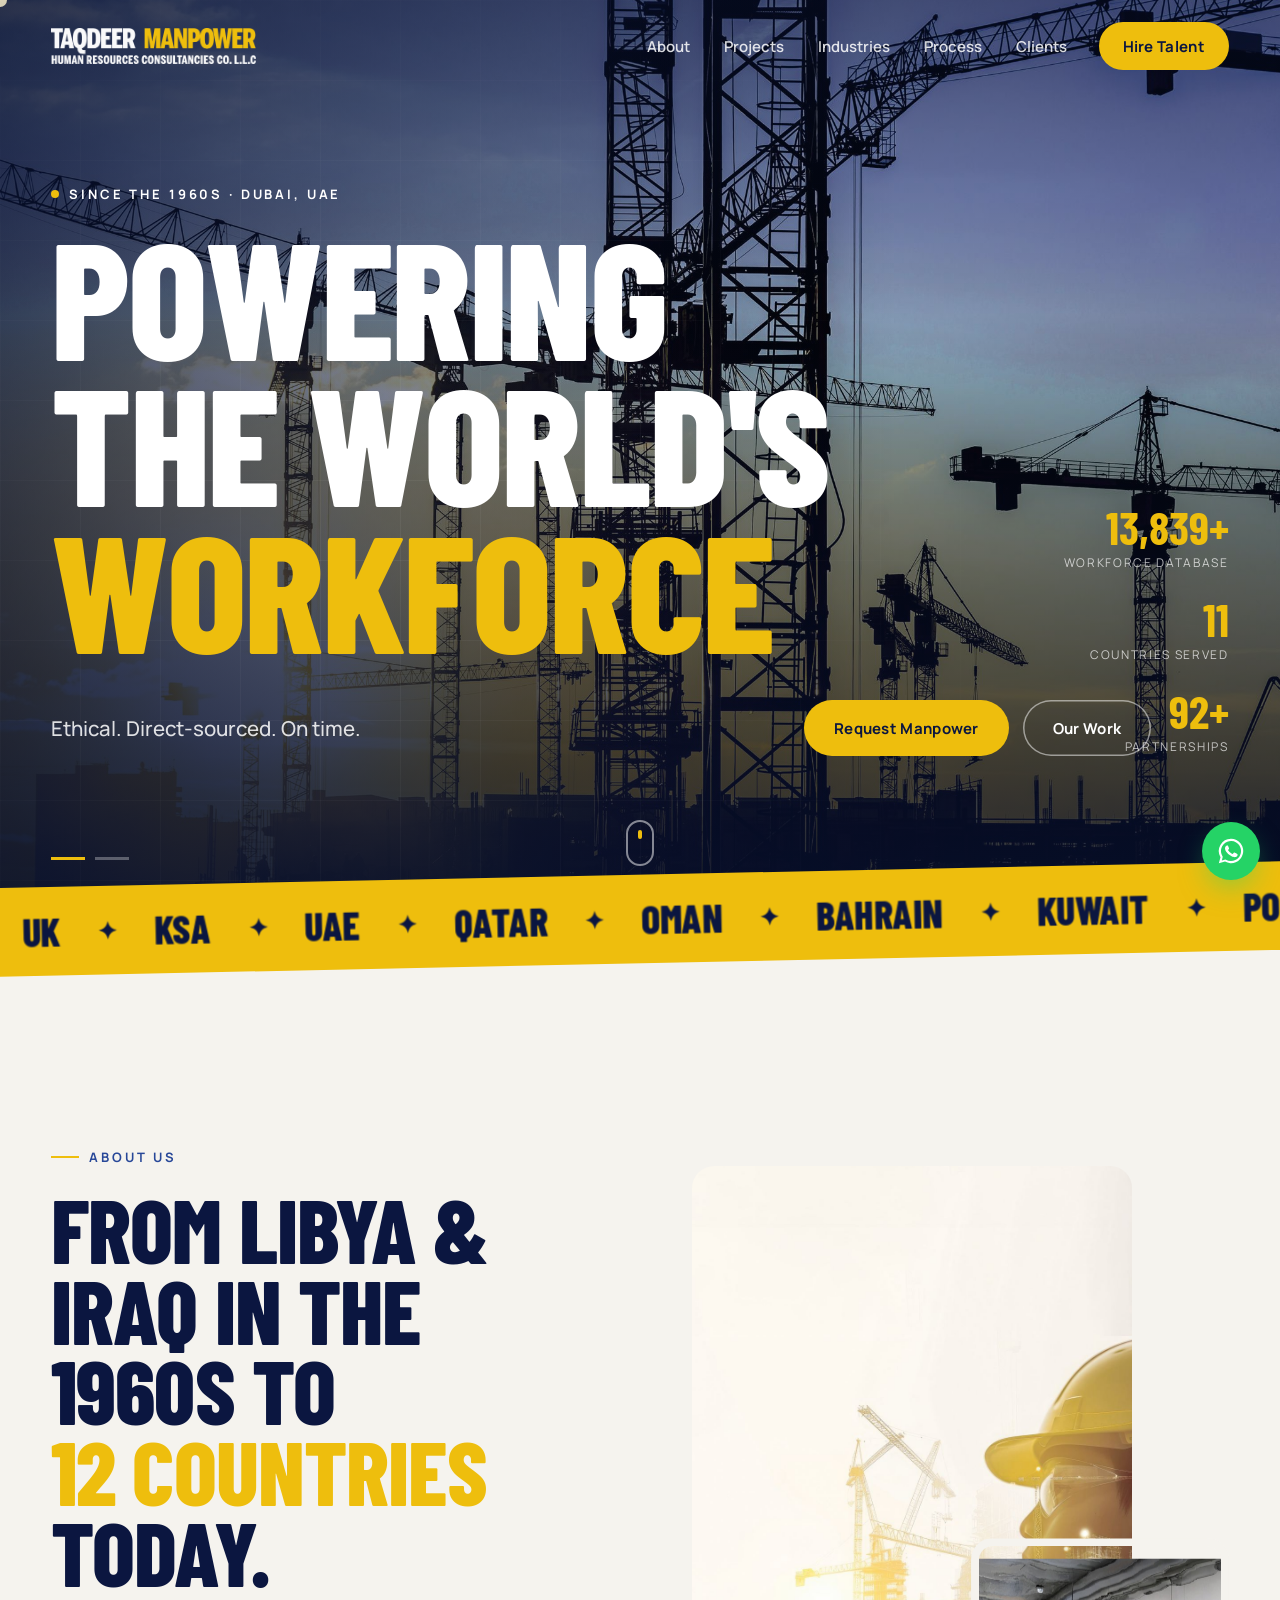
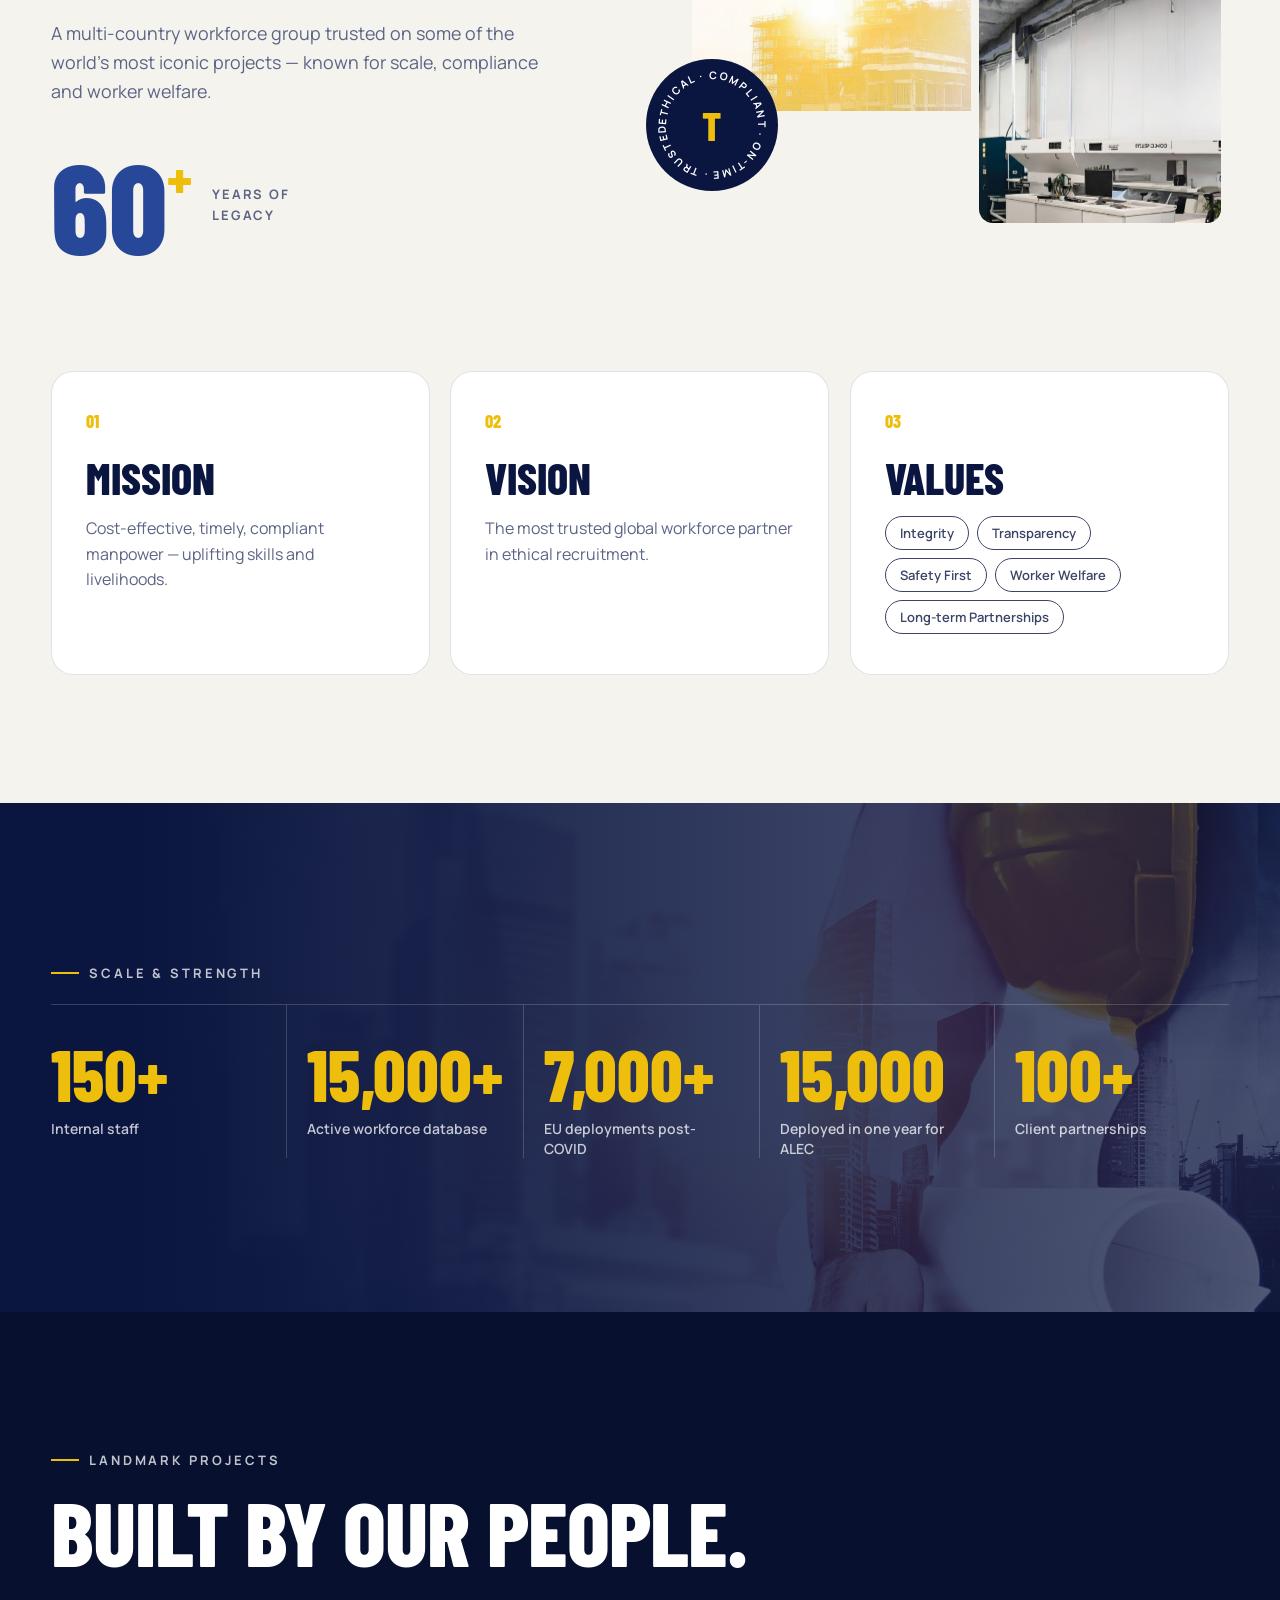
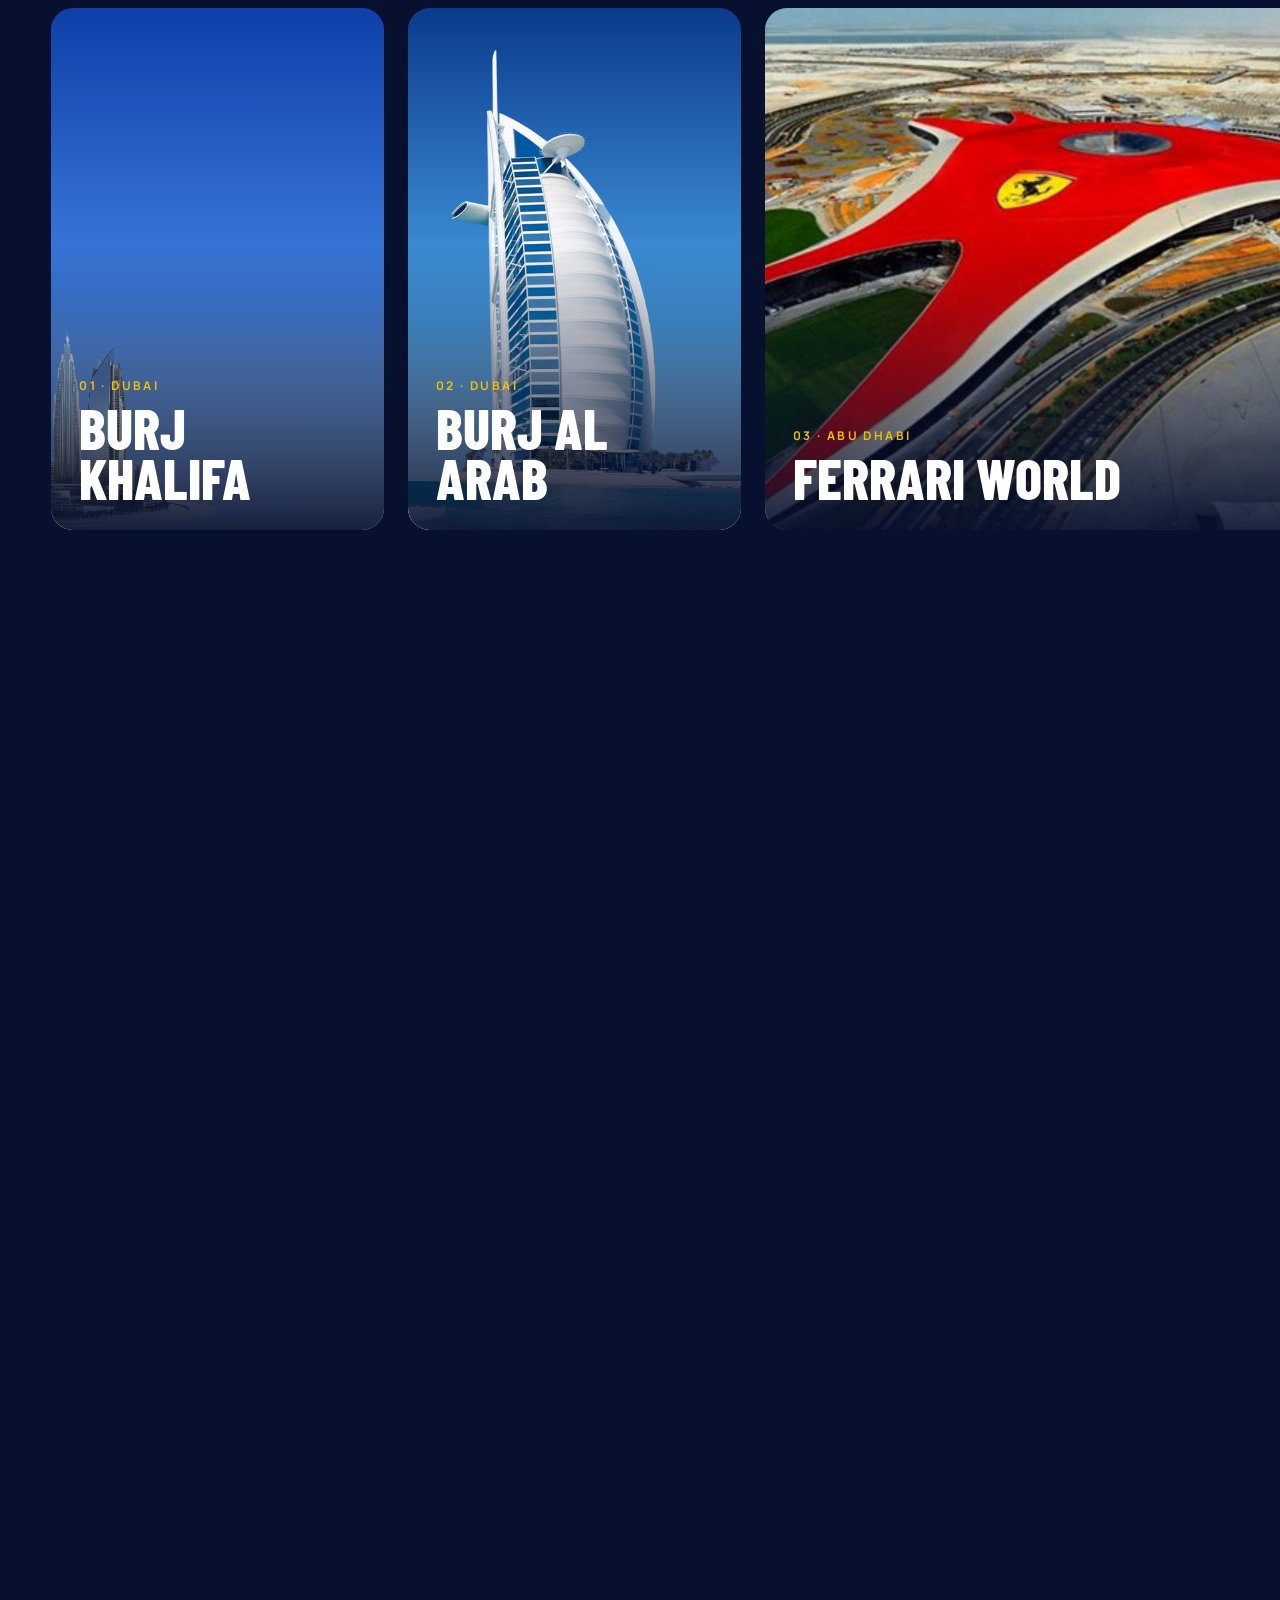
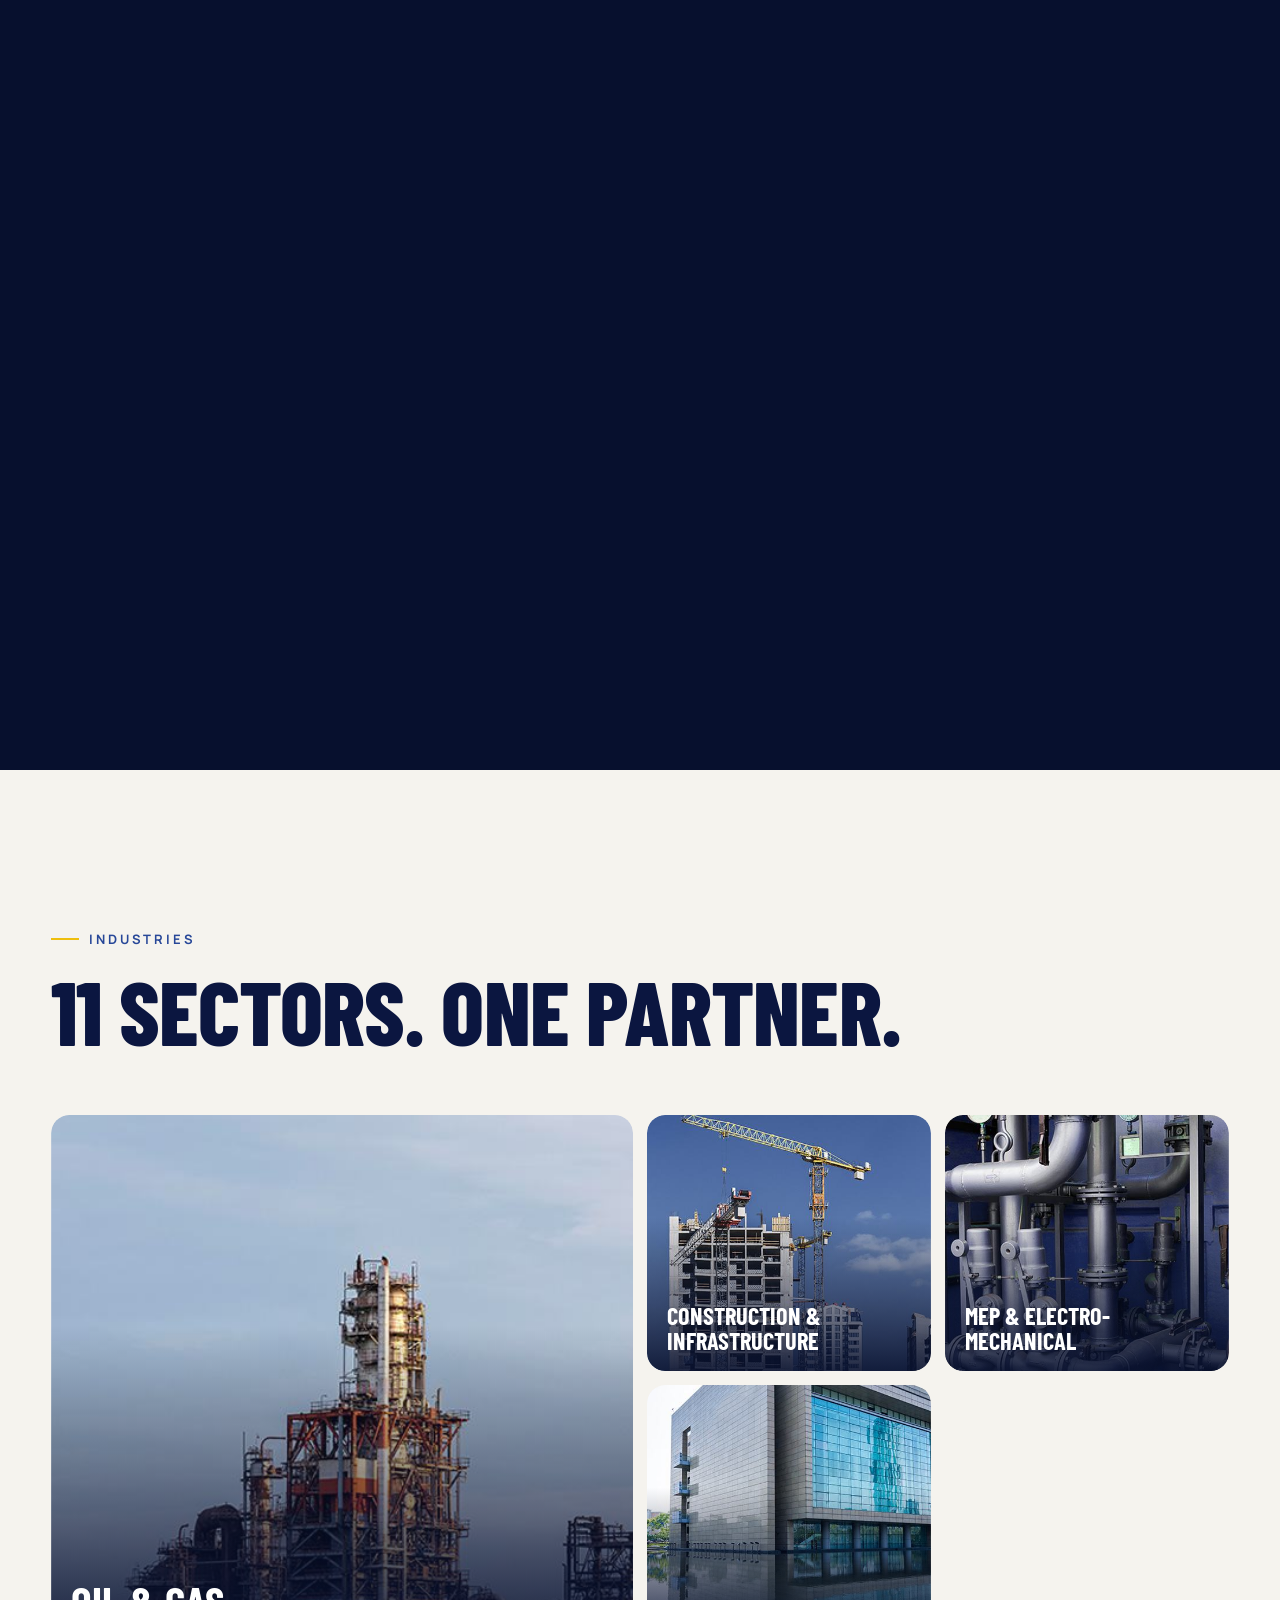
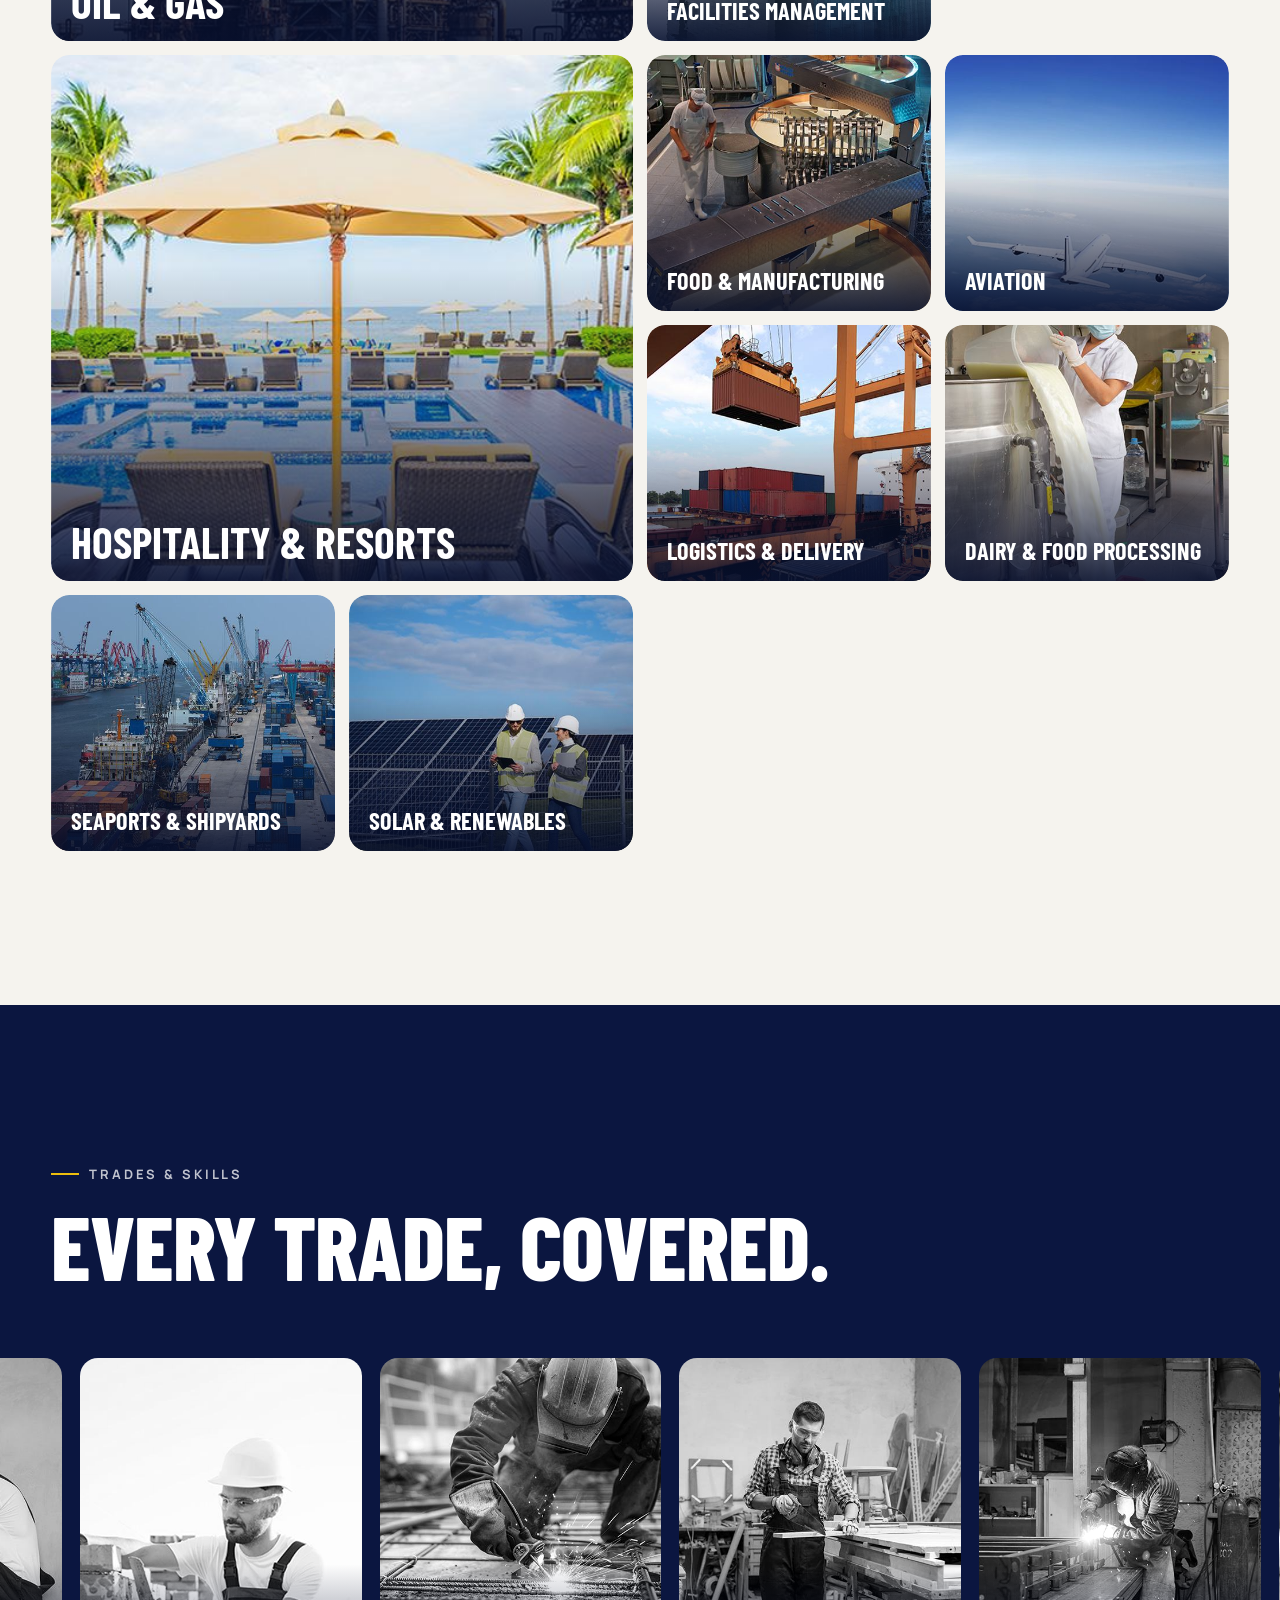
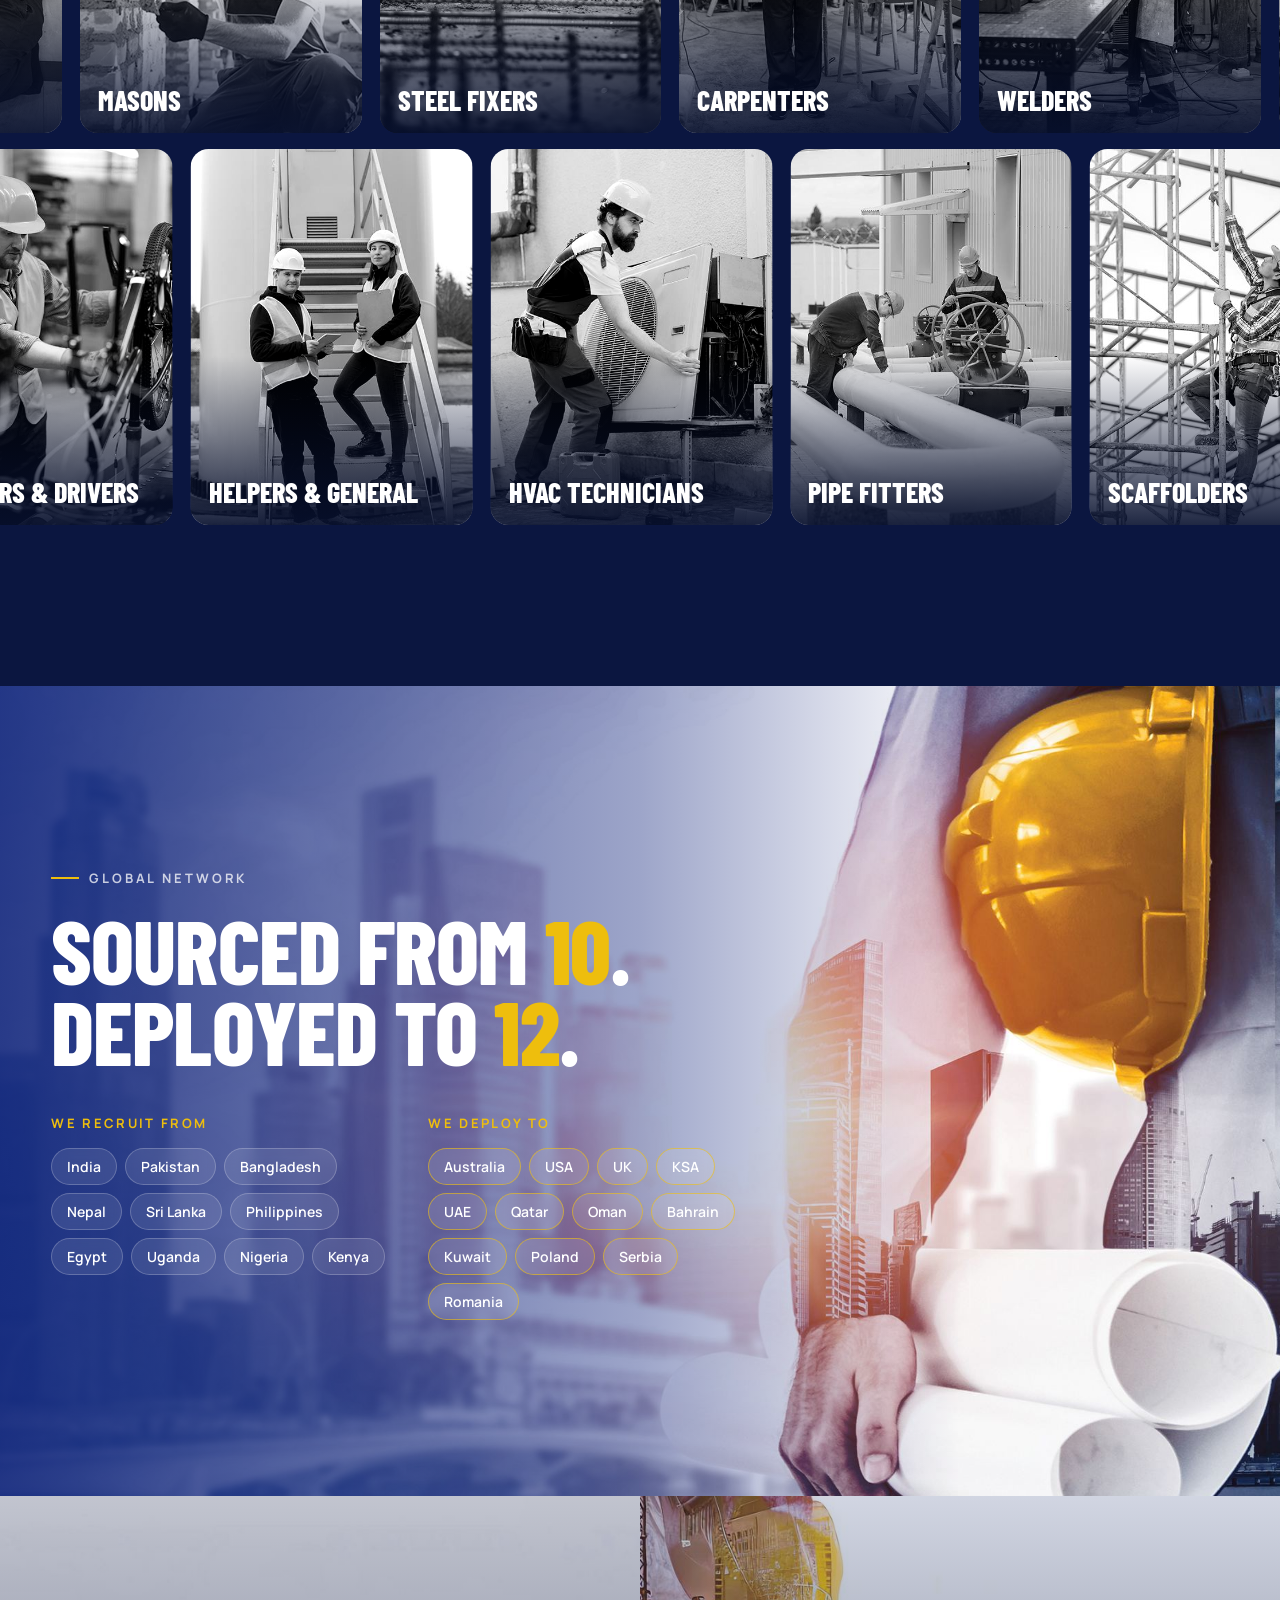
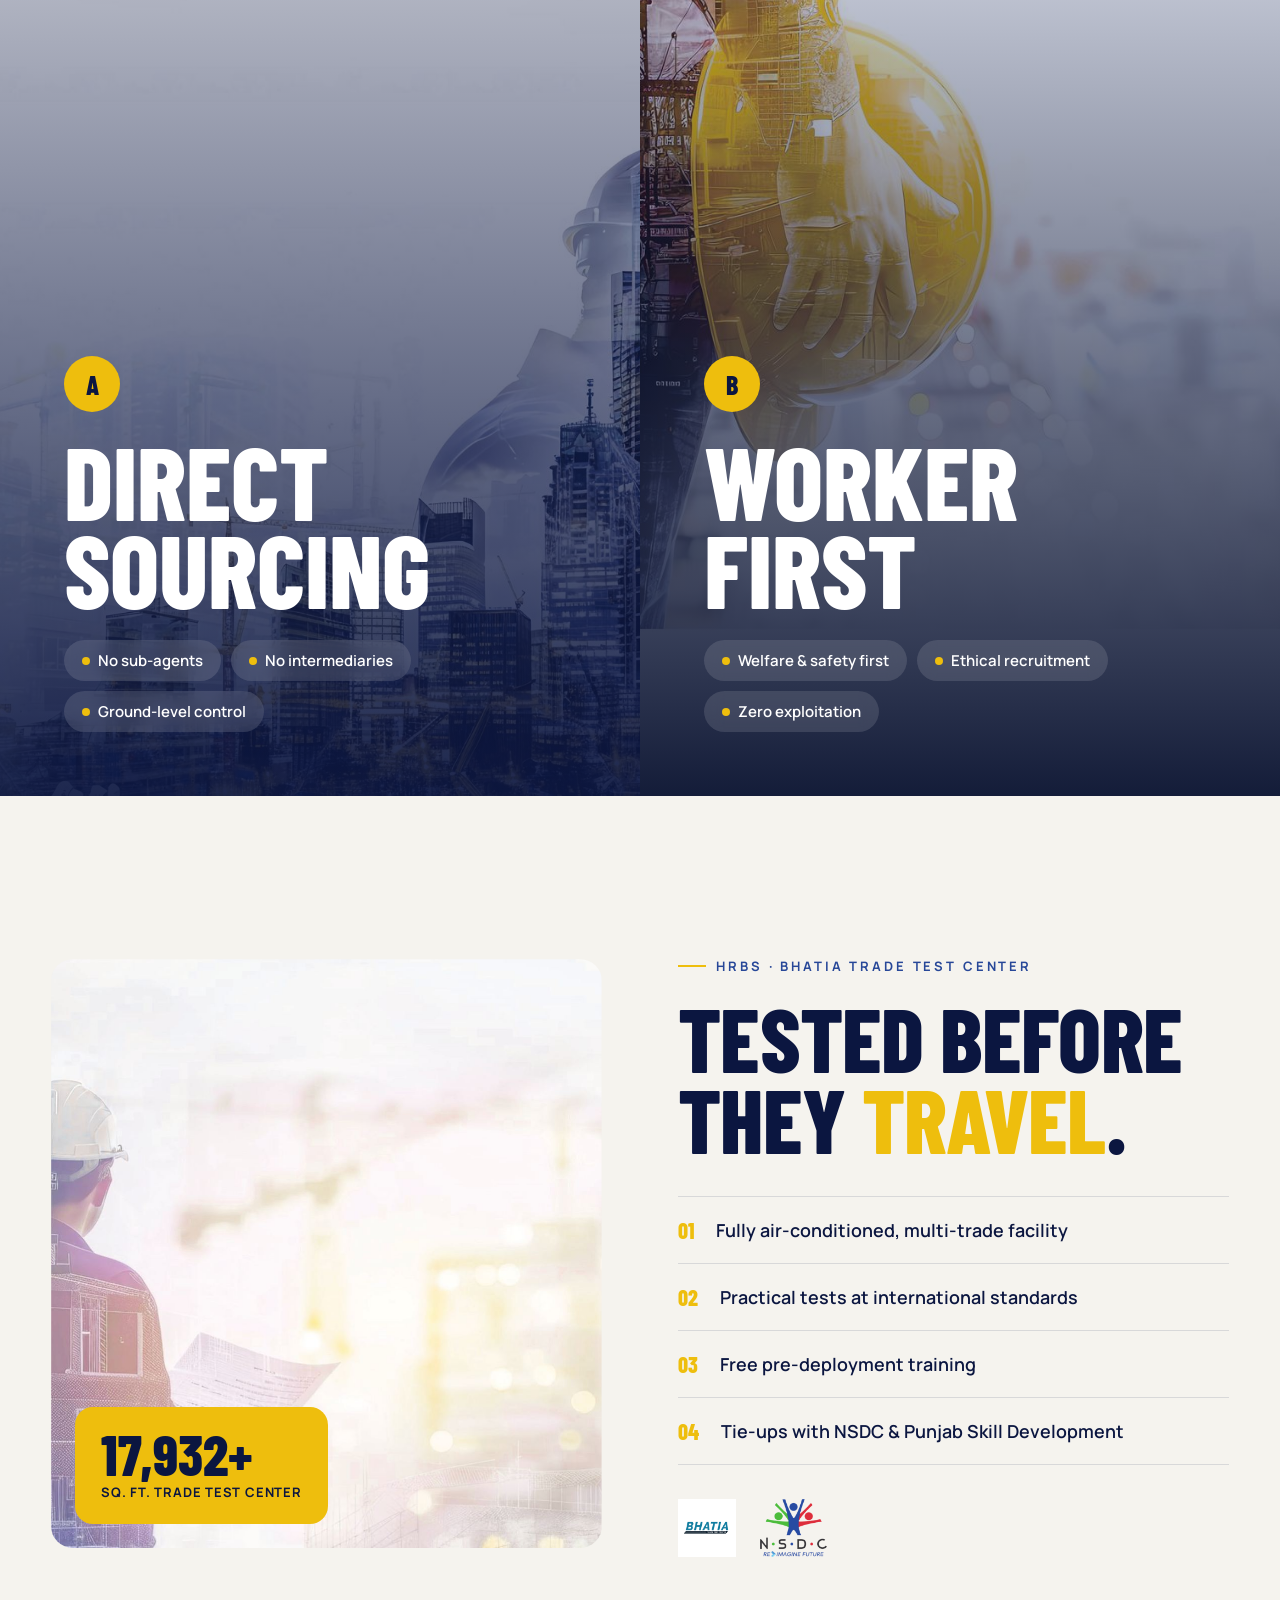
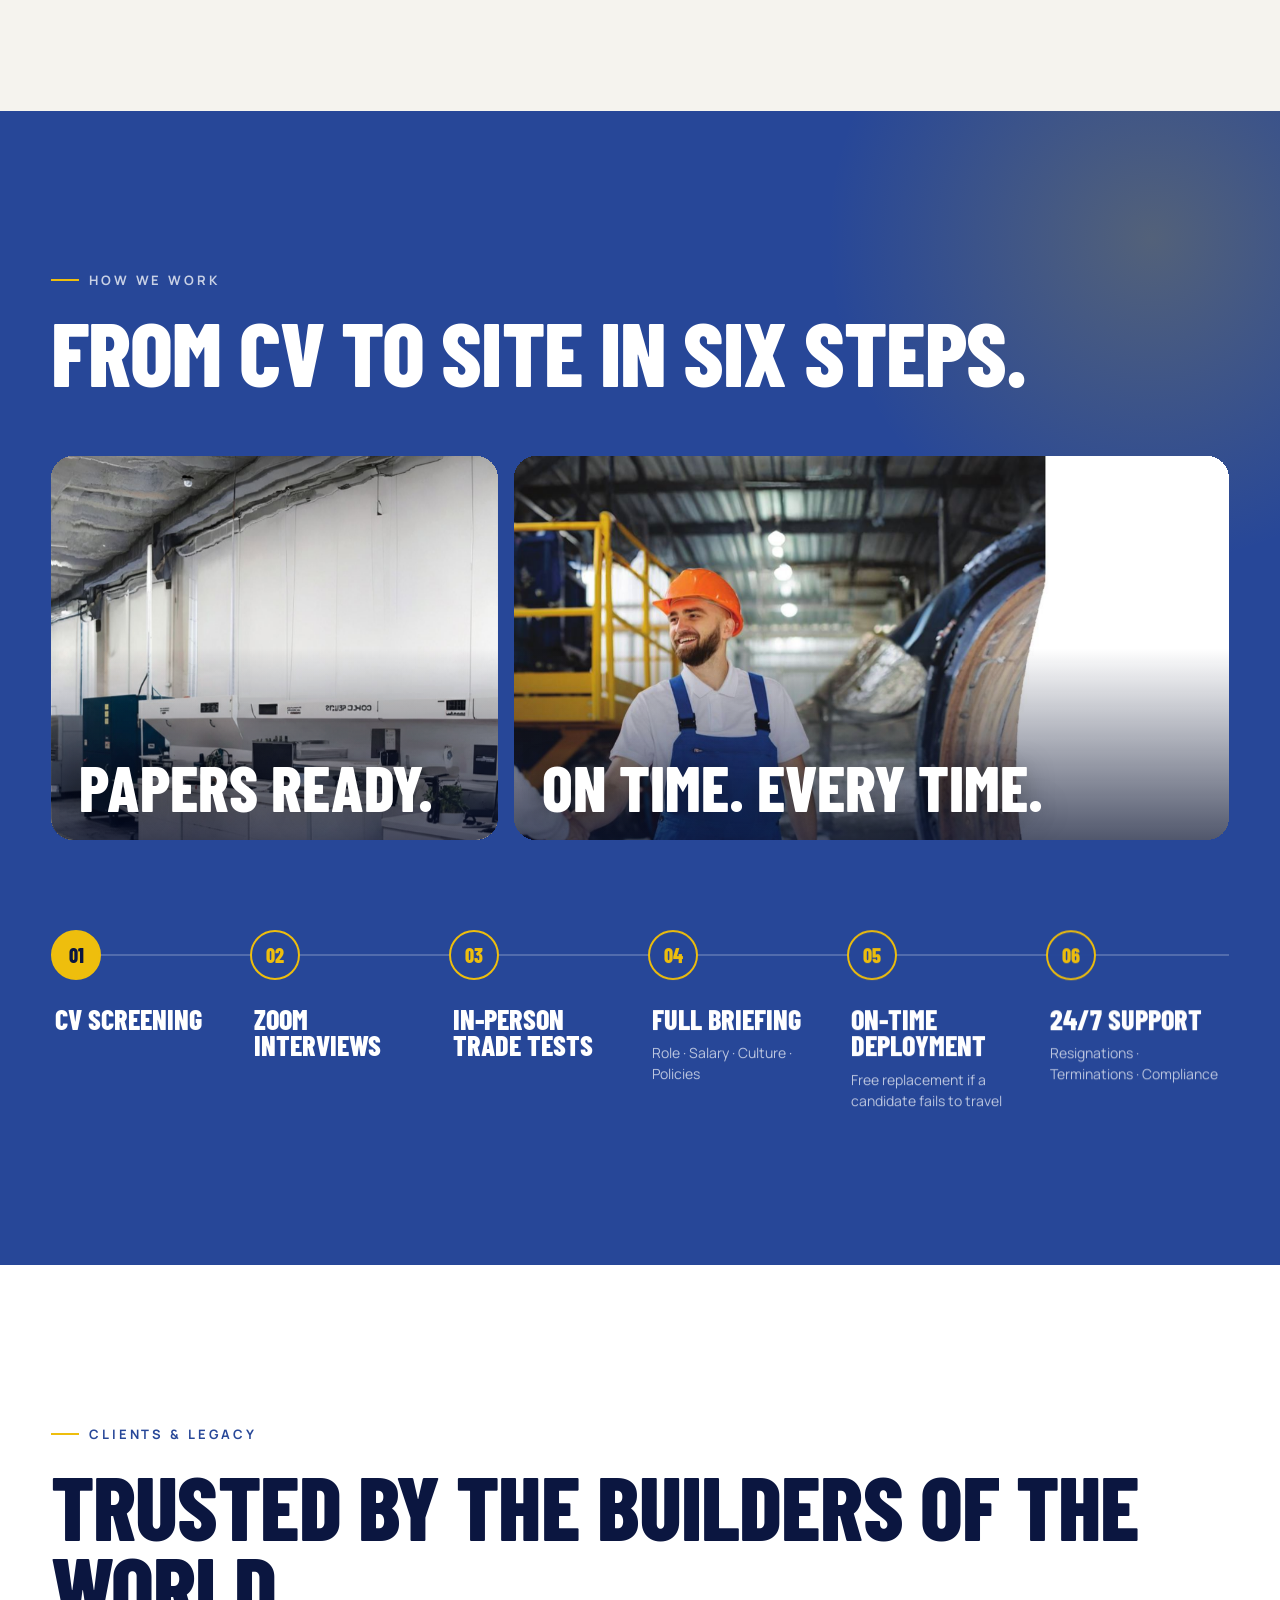
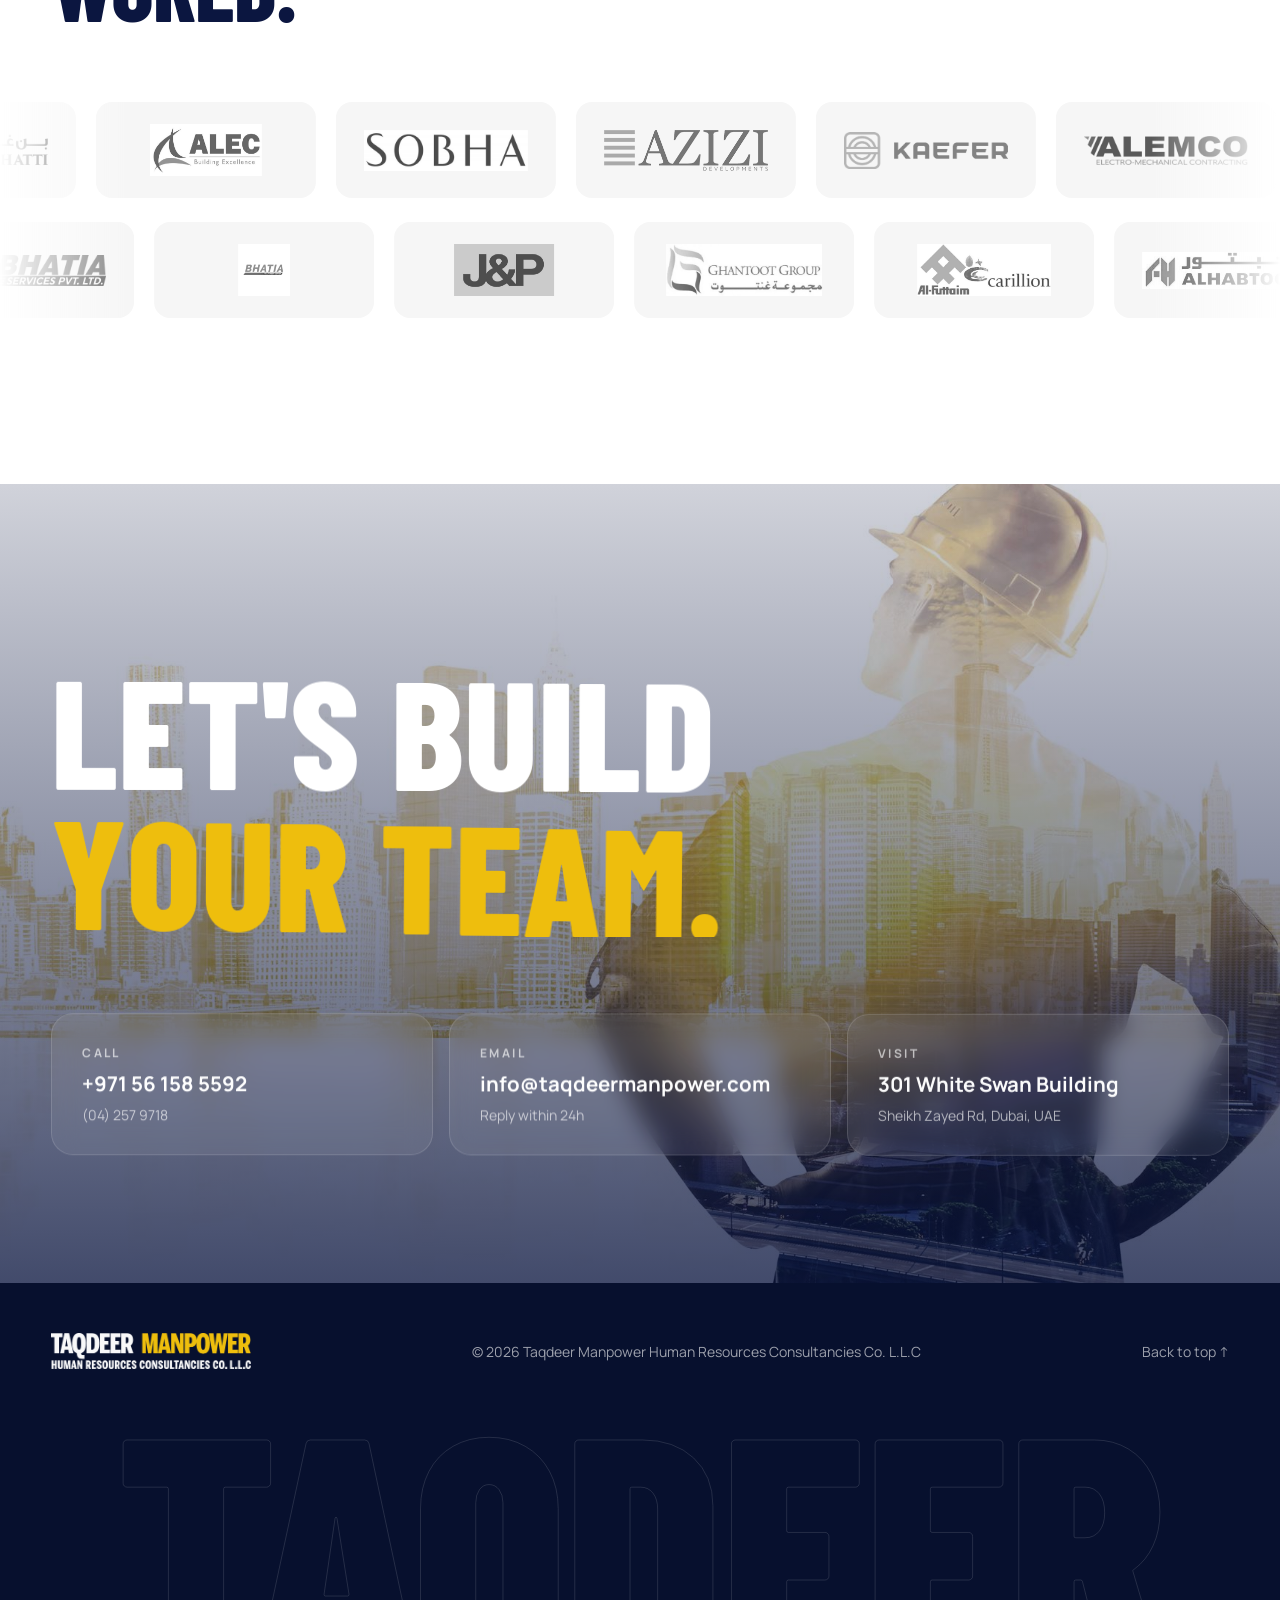
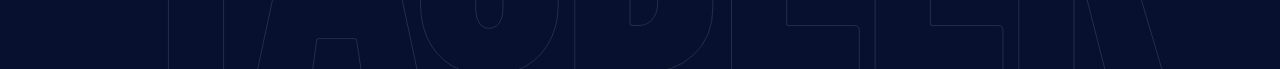
==== commit f8c6561c: "Rebuild website: cinematic image-led design from updated company profile - New logo and brand colour" ====
--- a/index.html
+++ b/index.html
@@ -1,442 +1,392 @@
-<!DOCTYPE html>
+<!doctype html>
 <html lang="en">
 <head>
-  <meta charset="UTF-8" />
-  <meta name="viewport" content="width=device-width, initial-scale=1.0" />
-  <meta name="theme-color" content="#060b1a" />
-  <title>Taqdeer Manpower — Built By Hands. Deployed Worldwide.</title>
-  <meta name="description" content="Taqdeer Manpower — a trusted global workforce partner since the late 1960s. Ethical recruitment, compliant deployment and worker welfare across the Middle East, Europe and beyond." />
-
-  <link rel="icon" href="assets/favicon.svg" type="image/svg+xml" />
-  <link rel="preconnect" href="https://fonts.googleapis.com" />
-  <link rel="preconnect" href="https://fonts.gstatic.com" crossorigin />
-  <link href="https://fonts.googleapis.com/css2?family=Bebas+Neue&family=Inter:wght@400;500;600;700;800&display=swap" rel="stylesheet" />
-  <link rel="stylesheet" href="css/styles.css" />
-
-  <script type="importmap">
-  { "imports": { "three": "./vendor/three.module.js" } }
-  </script>
-  <script src="vendor/gsap.min.js" defer></script>
-  <script src="vendor/ScrollTrigger.min.js" defer></script>
+<meta charset="utf-8">
+<meta name="viewport" content="width=device-width, initial-scale=1">
+<title>Taqdeer Manpower — Global Workforce Partner</title>
+<meta name="description" content="Taqdeer Manpower Human Resources Consultancies Co. L.L.C — ethical, direct-sourced skilled manpower for construction, energy, MEP, hospitality and more. Since the 1960s.">
+<meta name="theme-color" content="#0b1640">
+<link rel="icon" type="image/png" href="images/favicon.png">
+<link rel="preconnect" href="https://fonts.googleapis.com">
+<link rel="preconnect" href="https://fonts.gstatic.com" crossorigin>
+<link href="https://fonts.googleapis.com/css2?family=Barlow+Condensed:wght@600;700;800&family=Manrope:wght@400;500;600;700&display=swap" rel="stylesheet">
+<link rel="stylesheet" href="vendor/lenis.css">
+<link rel="stylesheet" href="css/style.css">
+<script>
+/* If an image in images/new/ is missing, fall back to the PDF photo in data-fallback */
+document.addEventListener("error",function(e){var t=e.target;if(t.tagName==="IMG"&&t.dataset.fallback&&t.src.indexOf(t.dataset.fallback)<0){t.src=t.dataset.fallback;}},true);
+</script>
 </head>
-<body>
-
-  <a href="#about" class="skip-link">Skip to content</a>
-
-  <!-- ============ SVG ICON SPRITE ============ -->
-  <svg width="0" height="0" style="position:absolute" aria-hidden="true" focusable="false">
-    <defs>
-      <symbol id="i-droplet" viewBox="0 0 24 24"><path d="M12 2.69l5.66 5.66a8 8 0 1 1-11.31 0z"/></symbol>
-      <symbol id="i-hardhat" viewBox="0 0 24 24"><path d="M2 18a1 1 0 0 0 1 1h18a1 1 0 0 0 1-1v-2a1 1 0 0 0-1-1H3a1 1 0 0 0-1 1Z"/><path d="M10 10V5a1 1 0 0 1 1-1h2a1 1 0 0 1 1 1v5"/><path d="M4 15v-3a6 6 0 0 1 6-6"/><path d="M14 6a6 6 0 0 1 6 6v3"/></symbol>
-      <symbol id="i-zap" viewBox="0 0 24 24"><path d="M4 14a1 1 0 0 1-.78-1.63l9.9-10.2a.5.5 0 0 1 .86.46l-1.92 6.02A1 1 0 0 0 13 10h7a1 1 0 0 1 .78 1.63l-9.9 10.2a.5.5 0 0 1-.86-.46l1.92-6.02A1 1 0 0 0 11 14z"/></symbol>
-      <symbol id="i-building" viewBox="0 0 24 24"><path d="M6 22V4a2 2 0 0 1 2-2h8a2 2 0 0 1 2 2v18Z"/><path d="M6 12H4a2 2 0 0 0-2 2v6a2 2 0 0 0 2 2h2"/><path d="M18 9h2a2 2 0 0 1 2 2v9a2 2 0 0 1-2 2h-2"/><path d="M10 6h4M10 10h4M10 14h4M10 18h4"/></symbol>
-      <symbol id="i-bed" viewBox="0 0 24 24"><path d="M2 4v16M2 8h18a2 2 0 0 1 2 2v10M2 17h20M6 8v9"/></symbol>
-      <symbol id="i-factory" viewBox="0 0 24 24"><path d="M2 20a1 1 0 0 0 1 1h18a1 1 0 0 0 1-1V7l-6 4V7l-6 4V4a1 1 0 0 0-1-1H3a1 1 0 0 0-1 1Z"/><path d="M17 18h1M12 18h1M7 18h1"/></symbol>
-      <symbol id="i-plane" viewBox="0 0 24 24"><path d="M17.8 19.2 16 11l3.5-3.5C21 6 21.5 4 21 3c-1-.5-3 0-4.5 1.5L13 8 4.8 6.2c-.5-.1-.9.1-1.1.5l-.3.5c-.2.5-.1 1 .3 1.3L9 12l-2 3H4l-1 1 3 2 2 3 1-1v-3l3-2 3.5 5.3c.3.4.8.5 1.3.3l.5-.2c.4-.3.6-.7.5-1.2z"/></symbol>
-      <symbol id="i-truck" viewBox="0 0 24 24"><path d="M14 18V6a2 2 0 0 0-2-2H4a2 2 0 0 0-2 2v11a1 1 0 0 0 1 1h2"/><path d="M15 18H9"/><path d="M19 18h2a1 1 0 0 0 1-1v-3.65a1 1 0 0 0-.22-.62l-3.48-4.35A1 1 0 0 0 17.52 8H14"/><circle cx="7" cy="18" r="2"/><circle cx="17" cy="18" r="2"/></symbol>
-      <symbol id="i-milk" viewBox="0 0 24 24"><path d="M8 2h8"/><path d="M9 2v2.79a4 4 0 0 1-.67 2.22l-.66.98A4 4 0 0 0 7 10.21V20a2 2 0 0 0 2 2h6a2 2 0 0 0 2-2v-9.79a4 4 0 0 0-.67-2.22l-.66-.98A4 4 0 0 1 15 4.79V2"/><path d="M7 15a6.47 6.47 0 0 1 5 0 6.47 6.47 0 0 0 5 0"/></symbol>
-      <symbol id="i-anchor" viewBox="0 0 24 24"><path d="M12 22V8"/><circle cx="12" cy="5" r="3"/><path d="M5 12H2a10 10 0 0 0 20 0h-3"/></symbol>
-      <symbol id="i-sun" viewBox="0 0 24 24"><circle cx="12" cy="12" r="4"/><path d="M12 2v2M12 20v2M4.93 4.93l1.41 1.41M17.66 17.66l1.41 1.41M2 12h2M20 12h2M6.34 17.66l-1.41 1.41M19.07 4.93l-1.41 1.41"/></symbol>
-      <symbol id="i-globe" viewBox="0 0 24 24"><circle cx="12" cy="12" r="10"/><path d="M12 2a14.5 14.5 0 0 0 0 20 14.5 14.5 0 0 0 0-20M2 12h20"/></symbol>
-      <symbol id="i-users" viewBox="0 0 24 24"><path d="M16 21v-2a4 4 0 0 0-4-4H6a4 4 0 0 0-4 4v2"/><circle cx="9" cy="7" r="4"/><path d="M22 21v-2a4 4 0 0 0-3-3.87M16 3.13a4 4 0 0 1 0 7.75"/></symbol>
-      <symbol id="i-database" viewBox="0 0 24 24"><ellipse cx="12" cy="5" rx="9" ry="3"/><path d="M3 5v14a9 3 0 0 0 18 0V5M3 12a9 3 0 0 0 18 0"/></symbol>
-      <symbol id="i-send" viewBox="0 0 24 24"><path d="M14.54 21.69a.5.5 0 0 0 .94-.02l6.5-19a.5.5 0 0 0-.64-.64l-19 6.5a.5.5 0 0 0-.02.94l7.93 3.18a2 2 0 0 1 1.11 1.11z"/><path d="M21.85 2.15 10.91 13.09"/></symbol>
-      <symbol id="i-badge" viewBox="0 0 24 24"><path d="M3.85 8.62a4 4 0 0 1 4.78-4.77 4 4 0 0 1 6.74 0 4 4 0 0 1 4.78 4.78 4 4 0 0 1 0 6.74 4 4 0 0 1-4.77 4.78 4 4 0 0 1-6.75 0 4 4 0 0 1-4.78-4.77 4 4 0 0 1 0-6.76Z"/><path d="m9 12 2 2 4-4"/></symbol>
-      <symbol id="i-target" viewBox="0 0 24 24"><circle cx="12" cy="12" r="10"/><circle cx="12" cy="12" r="6"/><circle cx="12" cy="12" r="2"/></symbol>
-      <symbol id="i-eye" viewBox="0 0 24 24"><path d="M2.06 12.35a1 1 0 0 1 0-.7 10.75 10.75 0 0 1 19.88 0 1 1 0 0 1 0 .7 10.75 10.75 0 0 1-19.88 0"/><circle cx="12" cy="12" r="3"/></symbol>
-      <symbol id="i-gem" viewBox="0 0 24 24"><path d="M6 3h12l4 6-10 13L2 9Z"/><path d="M11 3 8 9l4 13 4-13-3-6M2 9h20"/></symbol>
-      <symbol id="i-pin" viewBox="0 0 24 24"><path d="M20 10c0 4.99-5.54 10.19-7.4 11.8a1 1 0 0 1-1.2 0C9.54 20.19 4 14.99 4 10a8 8 0 0 1 16 0"/><circle cx="12" cy="10" r="3"/></symbol>
-      <symbol id="i-check" viewBox="0 0 24 24"><path d="M20 6 9 17l-5-5"/></symbol>
-      <symbol id="i-phone" viewBox="0 0 24 24"><path d="M13.83 16.57a1 1 0 0 0 1.21-.3l.36-.47A2 2 0 0 1 17 15h3a2 2 0 0 1 2 2v3a2 2 0 0 1-2 2A18 18 0 0 1 2 4a2 2 0 0 1 2-2h3a2 2 0 0 1 2 2v3a2 2 0 0 1-.8 1.6l-.47.35a1 1 0 0 0-.29 1.23 14 14 0 0 0 6.39 6.38z"/></symbol>
-      <symbol id="i-link" viewBox="0 0 24 24"><path d="M15 3h6v6M10 14 21 3M18 13v6a2 2 0 0 1-2 2H5a2 2 0 0 1-2-2V8a2 2 0 0 1 2-2h6"/></symbol>
-      <symbol id="i-search" viewBox="0 0 24 24"><circle cx="11" cy="11" r="8"/><path d="m21 21-4.3-4.3"/></symbol>
-      <symbol id="i-clipboard" viewBox="0 0 24 24"><rect width="8" height="4" x="8" y="2" rx="1"/><path d="M16 4h2a2 2 0 0 1 2 2v14a2 2 0 0 1-2 2H6a2 2 0 0 1-2-2V6a2 2 0 0 1 2-2h2"/><path d="m9 14 2 2 4-4"/></symbol>
-      <symbol id="i-message" viewBox="0 0 24 24"><path d="M21 15a2 2 0 0 1-2 2H7l-4 4V5a2 2 0 0 1 2-2h14a2 2 0 0 1 2 2z"/></symbol>
-      <symbol id="i-buoy" viewBox="0 0 24 24"><circle cx="12" cy="12" r="10"/><circle cx="12" cy="12" r="4"/><path d="m4.93 4.93 4.24 4.24M14.83 14.83l4.24 4.24M14.83 9.17l4.24-4.24M9.17 14.83l-4.24 4.24"/></symbol>
-      <symbol id="i-branch" viewBox="0 0 24 24"><circle cx="6" cy="6" r="3"/><circle cx="6" cy="18" r="3"/><circle cx="18" cy="6" r="3"/><path d="M6 9v6M18 9a9 9 0 0 1-9 9"/></symbol>
-      <symbol id="i-shield" viewBox="0 0 24 24"><path d="M20 13c0 5-3.5 7.5-7.66 8.95a1 1 0 0 1-.67 0C7.5 20.5 4 18 4 13V6a1 1 0 0 1 1-1c2 0 4.5-1.2 6.24-2.72a1.17 1.17 0 0 1 1.52 0C14.51 3.81 17 5 19 5a1 1 0 0 1 1 1z"/><path d="m9 12 2 2 4-4"/></symbol>
-      <symbol id="i-cap" viewBox="0 0 24 24"><path d="M21.42 10.92a1 1 0 0 0-.02-1.84L12.83 5.18a2 2 0 0 0-1.66 0L2.6 9.08a1 1 0 0 0 0 1.83l8.57 3.91a2 2 0 0 0 1.66 0z"/><path d="M22 10v6M6 12.5V16a6 3 0 0 0 12 0v-3.5"/></symbol>
-      <symbol id="i-arrow" viewBox="0 0 24 24"><path d="M5 12h14M12 5l7 7-7 7"/></symbol>
-      <symbol id="i-arrow-ur" viewBox="0 0 24 24"><path d="M7 7h10v10M7 17 17 7"/></symbol>
-      <symbol id="i-nav" viewBox="0 0 24 24"><path d="M12 2 19 21l-7-4-7 4z"/></symbol>
-      <symbol id="i-tee" viewBox="0 0 24 24"><path d="M5 6h14v4h-5v8h-4v-8H5z" fill="currentColor" stroke="none"/></symbol>
-    </defs>
-  </svg>
-
-  <div class="progress" id="progress"></div>
-
-  <!-- Loader -->
-  <div id="loader" class="loader">
-    <div class="loader__mark"><svg viewBox="0 0 24 24"><use href="#i-tee"/></svg></div>
+<body class="is-loading">
+
+<!-- Preloader -->
+<div class="loader" aria-hidden="true">
+  <div class="loader__inner">
+    <img src="images/logo-white.png" alt="" class="loader__logo">
     <div class="loader__bar"><span></span></div>
-    <p class="loader__text">Deploying the world's workforce…</p>
-  </div>
-
-  <div class="cursor-glow" aria-hidden="true"></div>
-
-  <!-- NAV -->
-  <header class="nav" id="nav">
-    <a href="#hero" class="nav__logo" aria-label="Taqdeer Manpower — home">
-      <svg viewBox="0 0 360 64" class="logo-svg" role="img" aria-label="Taqdeer Manpower">
-        <text x="0" y="34"><tspan class="logo-svg__taq">TAQDEER</tspan><tspan class="logo-svg__man" dx="8">MANPOWER</tspan></text>
-        <text x="2" y="54" class="logo-svg__sub">HUMAN RESOURCES CONSULTANCIES CO. L.L.C</text>
-      </svg>
-    </a>
-    <nav class="nav__links" id="navLinks" aria-label="Primary">
-      <a href="#about">About</a>
-      <a href="#purpose">Purpose</a>
-      <a href="#footprint">Global Reach</a>
-      <a href="#industries">Industries</a>
-      <a href="#edge">Our Edge</a>
-      <a href="#contact" class="nav__cta">Get in touch</a>
-    </nav>
-    <button class="nav__burger" id="burger" aria-label="Toggle menu" aria-expanded="false" aria-controls="navLinks">
-      <span></span><span></span><span></span>
-    </button>
-  </header>
-
-  <main>
-  <!-- HERO -->
-  <section class="hero" id="hero">
-    <canvas id="globe-canvas" class="hero__canvas" aria-hidden="true"></canvas>
-    <div class="hero__veil"></div>
-    <div class="hero__content">
-      <span class="pill reveal"><b>EST. 1960s</b> &nbsp;Trusted across 4 continents</span>
-      <h1 class="hero__title">
-        <span class="reveal-line"><span>Built</span></span>
-        <span class="reveal-line"><span>by <em>hands.</em></span></span>
-        <span class="reveal-line"><span>Deployed</span></span>
-        <span class="reveal-line"><span>worldwide.</span></span>
-      </h1>
-      <p class="hero__lead reveal">
-        A multi-country, multi-sector workforce conglomerate — delivering compliant,
-        ethical and on-time deployment across the Middle East, Europe and beyond.
-      </p>
-      <div class="hero__actions reveal">
-        <a href="#footprint" class="btn btn--primary">Explore our reach <svg class="icon"><use href="#i-arrow"/></svg></a>
-        <a href="#contact" class="btn btn--ghost">Partner with us</a>
-      </div>
-    </div>
-    <div class="hero__ticker" aria-hidden="true">
-      <div class="hero__ticker-inner">
-        <span>Direct Sourcing</span><span>Ethical Recruitment</span><span>On-Time Deployment</span>
-        <span>Worker Welfare</span><span>Trade-Tested Talent</span><span>24/7 Support</span>
-        <span>15,000+ Database</span><span>100+ Clients</span><span>No Sub-Agents</span>
-        <span>Direct Sourcing</span><span>Ethical Recruitment</span><span>On-Time Deployment</span>
-        <span>Worker Welfare</span><span>Trade-Tested Talent</span><span>24/7 Support</span>
-        <span>15,000+ Database</span><span>100+ Clients</span><span>No Sub-Agents</span>
-      </div>
-    </div>
-  </section>
-
-  <!-- TRUST -->
-  <section class="trust" aria-label="Projects supported">
-    <div class="container trust__inner">
-      <span class="trust__label">People on the world's stage</span>
-      <div class="trust__logos">
-        <span>Burj Khalifa</span><span>Burj Al Arab</span><span>Ferrari World</span>
-        <span>NEOM</span><span>Walmart</span><span>ALEC Holdings</span>
-      </div>
-    </div>
-  </section>
-
-  <!-- ABOUT -->
-  <section class="section about" id="about">
-    <div class="container about__grid">
+    <div class="loader__count"><span>0</span>%</div>
+  </div>
+</div>
+
+<div class="cursor" aria-hidden="true"><span></span></div>
+<div class="progress" aria-hidden="true"></div>
+
+<!-- Header -->
+<header class="nav">
+  <a href="#top" class="nav__logo" aria-label="Taqdeer Manpower home">
+    <img src="images/logo-white.png" alt="Taqdeer Manpower" class="logo-w">
+    <img src="images/logo.png" alt="" class="logo-c" aria-hidden="true">
+  </a>
+  <nav class="nav__links" aria-label="Main">
+    <a href="#about">About</a>
+    <a href="#projects">Projects</a>
+    <a href="#industries">Industries</a>
+    <a href="#process">Process</a>
+    <a href="#clients">Clients</a>
+  </nav>
+  <a href="#contact" class="btn btn--gold nav__cta magnetic"><span>Hire Talent</span></a>
+  <button class="nav__burger" aria-label="Open menu" aria-expanded="false"><span></span><span></span></button>
+</header>
+
+<div class="menu" aria-hidden="true">
+  <nav>
+    <a href="#about">About</a>
+    <a href="#projects">Projects</a>
+    <a href="#industries">Industries</a>
+    <a href="#process">Process</a>
+    <a href="#clients">Clients</a>
+    <a href="#contact">Contact</a>
+  </nav>
+</div>
+
+<main id="top">
+
+<!-- HERO -->
+<section class="hero">
+  <div class="hero__media">
+    <img src="images/new/hero-1.jpg" data-mobile="images/new/hero-mobile.jpg" data-fallback="images/cranes-sunset.jpg" alt="" class="hero__img is-active">
+    <img src="images/new/hero-2.jpg" data-mobile="images/new/hero-mobile-2.jpg" data-fallback="images/city-helmet.jpg" alt="" class="hero__img">
+  </div>
+  <div class="hero__dots" aria-hidden="true"><span class="is-active"></span><span></span></div>
+  <div class="hero__shade"></div>
+  <div class="hero__grid" aria-hidden="true"></div>
+
+  <div class="hero__content wrap">
+    <p class="eyebrow hero__eyebrow"><span class="dot"></span> Since the 1960s · Dubai, UAE</p>
+    <h1 class="hero__title">
+      <span class="line"><span class="split">Powering</span></span>
+      <span class="line"><span class="split">the world's</span></span>
+      <span class="line"><span class="split gold">workforce</span></span>
+    </h1>
+    <div class="hero__foot">
+      <p class="hero__sub">Ethical. Direct-sourced. On time.</p>
+      <div class="hero__ctas">
+        <a href="#contact" class="btn btn--gold magnetic"><span>Request Manpower</span></a>
+        <a href="#projects" class="btn btn--ghost magnetic"><span>Our Work</span></a>
+      </div>
+    </div>
+  </div>
+
+  <div class="hero__stats">
+    <div><b data-count="15000" data-suffix="+">0</b><small>Workforce database</small></div>
+    <div><b data-count="12">0</b><small>Countries served</small></div>
+    <div><b data-count="100" data-suffix="+">0</b><small>Partnerships</small></div>
+  </div>
+
+  <a href="#about" class="hero__scroll" aria-label="Scroll down"><span></span></a>
+</section>
+
+<!-- TICKER -->
+<div class="ticker" aria-label="Countries we deploy to">
+  <div class="ticker__track">
+    <span>Australia</span><i>✦</i><span>USA</span><i>✦</i><span>UK</span><i>✦</i><span>KSA</span><i>✦</i><span>UAE</span><i>✦</i><span>Qatar</span><i>✦</i><span>Oman</span><i>✦</i><span>Bahrain</span><i>✦</i><span>Kuwait</span><i>✦</i><span>Poland</span><i>✦</i><span>Serbia</span><i>✦</i><span>Romania</span><i>✦</i>
+  </div>
+</div>
+
+<!-- ABOUT -->
+<section class="about" id="about">
+  <div class="wrap about__grid">
+    <div class="about__text">
+      <p class="eyebrow">About us</p>
+      <h2 class="h2 reveal-words">From Libya &amp; Iraq in the 1960s to <em>12 countries</em> today.</h2>
+      <p class="lead reveal">A multi-country workforce group trusted on some of the world's most iconic projects — known for scale, compliance and worker welfare.</p>
+      <div class="years">
+        <span class="years__num">60<sup>+</sup></span>
+        <span class="years__label">Years of<br>legacy</span>
+      </div>
+    </div>
+    <div class="about__media">
+      <div class="clip-reveal about__img1"><img src="images/new/team-lobby.jpg" data-fallback="images/helmet-man.jpg" alt="Taqdeer facilities team" data-speed="0.85"></div>
+      <div class="clip-reveal about__img2"><img src="images/new/office-staff.jpg" data-fallback="images/facility.jpg" alt="Taqdeer office team" data-speed="1.1"></div>
+      <div class="badge-spin" aria-hidden="true">
+        <svg viewBox="0 0 120 120"><defs><path id="c" d="M60,60 m-46,0 a46,46 0 1,1 92,0 a46,46 0 1,1 -92,0"/></defs><text><textPath href="#c">ETHICAL · COMPLIANT · ON-TIME · TRUSTED · </textPath></text></svg>
+        <span>T</span>
+      </div>
+    </div>
+  </div>
+
+  <div class="wrap pillars">
+    <article class="pillar tilt">
+      <span class="pillar__n">01</span>
+      <h3>Mission</h3>
+      <p>Cost-effective, timely, compliant manpower — uplifting skills and livelihoods.</p>
+    </article>
+    <article class="pillar tilt">
+      <span class="pillar__n">02</span>
+      <h3>Vision</h3>
+      <p>The most trusted global workforce partner in ethical recruitment.</p>
+    </article>
+    <article class="pillar tilt">
+      <span class="pillar__n">03</span>
+      <h3>Values</h3>
+      <ul class="tags"><li>Integrity</li><li>Transparency</li><li>Safety First</li><li>Worker Welfare</li><li>Long-term Partnerships</li></ul>
+    </article>
+  </div>
+</section>
+
+<!-- STATS -->
+<section class="stats">
+  <div class="stats__bg"><img src="images/new/consultation.jpg" data-fallback="images/city-helmet.jpg" alt="" data-speed="0.8"></div>
+  <div class="wrap">
+    <p class="eyebrow eyebrow--light">Scale &amp; strength</p>
+    <div class="stats__grid">
+      <div class="stat"><b data-count="150" data-suffix="+">0</b><span>Internal staff</span></div>
+      <div class="stat"><b data-count="15000" data-suffix="+">0</b><span>Active workforce database</span></div>
+      <div class="stat"><b data-count="7000" data-suffix="+">0</b><span>EU deployments post-COVID</span></div>
+      <div class="stat"><b data-count="15000">0</b><span>Deployed in one year for ALEC</span></div>
+      <div class="stat"><b data-count="100" data-suffix="+">0</b><span>Client partnerships</span></div>
+    </div>
+  </div>
+</section>
+
+<!-- PROJECTS (horizontal) -->
+<section class="projects" id="projects">
+  <div class="projects__pin">
+    <div class="projects__head wrap">
+      <p class="eyebrow eyebrow--light">Landmark projects</p>
+      <h2 class="h2 h2--light">Built by our people.</h2>
+    </div>
+    <div class="projects__track">
+      <article class="proj proj--tall">
+        <div class="proj__sky"></div>
+        <img src="images/burj-khalifa.png" alt="Burj Khalifa" class="proj__cut">
+        <div class="proj__cap"><span>01 · Dubai</span><h3>Burj Khalifa</h3></div>
+      </article>
+      <article class="proj proj--tall proj--sea">
+        <div class="proj__sky"></div>
+        <img src="images/burj-al-arab.png" alt="Burj Al Arab" class="proj__cut">
+        <div class="proj__cap"><span>02 · Dubai</span><h3>Burj Al Arab</h3></div>
+      </article>
+      <article class="proj">
+        <img src="images/ferrari-world.jpg" alt="Ferrari World Abu Dhabi" class="proj__img">
+        <div class="proj__cap"><span>03 · Abu Dhabi</span><h3>Ferrari World</h3></div>
+      </article>
+      <article class="proj">
+        <img src="images/neom.jpg" alt="NEOM project" class="proj__img">
+        <div class="proj__cap"><span>04 · Saudi Arabia</span><h3>NEOM</h3></div>
+      </article>
+      <article class="proj">
+        <img src="images/walmart.jpg" alt="Walmart projects" class="proj__img">
+        <div class="proj__cap"><span>05 · USA &amp; International</span><h3>Walmart</h3></div>
+      </article>
+      <div class="proj proj--end">
+        <p>Your project<br>could be next.</p>
+        <a href="#contact" class="btn btn--gold magnetic"><span>Start a project</span></a>
+      </div>
+    </div>
+  </div>
+</section>
+
+<!-- INDUSTRIES -->
+<section class="industries" id="industries">
+  <div class="wrap">
+    <div class="sec-head">
+      <p class="eyebrow">Industries</p>
+      <h2 class="h2 reveal-words">11 sectors. One partner.</h2>
+    </div>
+    <div class="ind-grid">
+      <a class="ind ind--lg" href="#contact"><img src="images/new/oil-gas.jpg" data-fallback="images/sec-oil-gas.jpg" alt=""><span>Oil &amp; Gas</span></a>
+      <a class="ind" href="#contact"><img src="images/sec-construction.jpg" alt=""><span>Construction &amp; Infrastructure</span></a>
+      <a class="ind" href="#contact"><img src="images/new/mep-engineer.jpg" data-fallback="images/sec-mep.jpg" alt=""><span>MEP &amp; Electro-Mechanical</span></a>
+      <a class="ind" href="#contact"><img src="images/new/staff-portrait.jpg" data-fallback="images/sec-facilities.jpg" alt=""><span>Facilities Management</span></a>
+      <a class="ind ind--lg" href="#contact"><img src="images/new/chef.jpg" data-fallback="images/sec-hospitality.jpg" alt=""><span>Hospitality &amp; Resorts</span></a>
+      <a class="ind" href="#contact"><img src="images/sec-food.jpg" alt=""><span>Food &amp; Manufacturing</span></a>
+      <a class="ind" href="#contact"><img src="images/sec-aviation.jpg" alt=""><span>Aviation</span></a>
+      <a class="ind" href="#contact"><img src="images/new/logistics.jpg" data-fallback="images/sec-logistics.jpg" alt=""><span>Logistics &amp; Delivery</span></a>
+      <a class="ind" href="#contact"><img src="images/sec-dairy.jpg" alt=""><span>Dairy &amp; Food Processing</span></a>
+      <a class="ind" href="#contact"><img src="images/sec-seaports.jpg" alt=""><span>Seaports &amp; Shipyards</span></a>
+      <a class="ind" href="#contact"><img src="images/sec-solar.jpg" alt=""><span>Solar &amp; Renewables</span></a>
+    </div>
+  </div>
+</section>
+
+<!-- TRADES -->
+<section class="trades">
+  <div class="wrap sec-head sec-head--row">
+    <div>
+      <p class="eyebrow eyebrow--light">Trades &amp; skills</p>
+      <h2 class="h2 h2--light reveal-words">Every trade, covered.</h2>
+    </div>
+  </div>
+  <div class="marquee marquee--left">
+    <div class="marquee__track">
+      <figure class="trade"><img src="images/trade-electricians.jpg" alt=""><figcaption>Electricians</figcaption></figure>
+      <figure class="trade"><img src="images/trade-plumbers.jpg" alt=""><figcaption>Plumbers</figcaption></figure>
+      <figure class="trade"><img src="images/trade-masons.jpg" alt=""><figcaption>Masons</figcaption></figure>
+      <figure class="trade"><img src="images/trade-steel-fixers.jpg" alt=""><figcaption>Steel Fixers</figcaption></figure>
+      <figure class="trade"><img src="images/trade-carpenters.jpg" alt=""><figcaption>Carpenters</figcaption></figure>
+      <figure class="trade"><img src="images/trade-welders.jpg" alt=""><figcaption>Welders</figcaption></figure>
+    </div>
+  </div>
+  <div class="marquee marquee--right">
+    <div class="marquee__track">
+      <figure class="trade"><img src="images/trade-hvac.jpg" alt=""><figcaption>HVAC Technicians</figcaption></figure>
+      <figure class="trade"><img src="images/trade-pipe-fitters.jpg" alt=""><figcaption>Pipe Fitters</figcaption></figure>
+      <figure class="trade"><img src="images/trade-scaffolders.jpg" alt=""><figcaption>Scaffolders</figcaption></figure>
+      <figure class="trade"><img src="images/new/driver.jpg" data-fallback="images/trade-operators.jpg" alt=""><figcaption>Operators &amp; Drivers</figcaption></figure>
+      <figure class="trade"><img src="images/trade-helpers.jpg" alt=""><figcaption>Helpers &amp; General</figcaption></figure>
+    </div>
+  </div>
+</section>
+
+<!-- GLOBAL -->
+<section class="global">
+  <div class="global__bg"><img src="images/new/globe-dubai.jpg" data-fallback="images/city-helmet.jpg" alt="" data-speed="0.9"></div>
+  <div class="wrap global__inner">
+    <p class="eyebrow eyebrow--light">Global network</p>
+    <h2 class="h2 h2--light reveal-words">Sourced from <em>10</em>. Deployed to <em>12</em>.</h2>
+    <div class="global__lists">
       <div>
-        <span class="eyebrow reveal">01 — Who we are</span>
-        <h2 class="reveal">Five decades of trust. <span class="hl">Built by hand.</span></h2>
-      </div>
-      <div class="about__body">
-        <p class="reveal">
-          Established with humble beginnings in the late 1960s, our Group traces its roots to early
-          manpower and project-support operations in Libya and Iraq, in association with reputed
-          international contractors such as <strong>J&amp;P</strong>.
-        </p>
-        <p class="reveal">
-          By the late 1980s we expanded into Saudi Arabia and the UAE, laying the foundation for
-          long-term partnerships across the Middle East, Europe and beyond — today known for
-          <strong>scale, compliance, ethical sourcing and worker welfare</strong>.
-        </p>
-        <div class="about__chips reveal">
-          <span><svg class="icon"><use href="#i-check"/></svg>Compliance-first</span>
-          <span><svg class="icon"><use href="#i-check"/></svg>Ethical sourcing</span>
-          <span><svg class="icon"><use href="#i-check"/></svg>Worker welfare</span>
-          <span><svg class="icon"><use href="#i-check"/></svg>On-time deployment</span>
-        </div>
-      </div>
-    </div>
-  </section>
-
-  <!-- STATS -->
-  <section class="section stats" id="stats" aria-label="Scale and strength">
-    <div class="container">
-      <div class="bento">
-        <article class="cell stat reveal">
-          <div class="cell__icon"><svg class="icon"><use href="#i-users"/></svg></div>
-          <div class="stat__num" data-count="150" data-suffix="+">0</div>
-          <p>Dedicated internal staff across all locations</p>
-        </article>
-        <article class="cell stat reveal">
-          <div class="cell__icon"><svg class="icon"><use href="#i-database"/></svg></div>
-          <div class="stat__num" data-count="15000" data-suffix="+">0</div>
-          <p>Active workforce database, readily available</p>
-        </article>
-        <article class="cell stat stat--wide reveal">
-          <div class="cell__icon"><svg class="icon"><use href="#i-send"/></svg></div>
-          <div class="stat__num stat__num--light" data-count="15000" data-suffix="">0</div>
-          <p>Deployments in a single year for ALEC Holdings alone — with 7,000+ across the EU post-COVID.</p>
-        </article>
-        <article class="cell stat reveal">
-          <div class="cell__icon"><svg class="icon"><use href="#i-badge"/></svg></div>
-          <div class="stat__num" data-count="100" data-suffix="+">0</div>
-          <p>National &amp; international client partnerships</p>
-        </article>
-      </div>
-    </div>
-  </section>
-
-  <!-- PURPOSE -->
-  <section class="section purpose" id="purpose">
-    <div class="container">
-      <div class="section__head">
-        <span class="eyebrow reveal">02 — Our purpose</span>
-        <h2 class="reveal">More philanthropy <span class="hl">than profit.</span></h2>
-        <p class="lead reveal" style="margin-top:1.5rem">Every worker we place is a life we uplift. Our mission goes beyond placement — it is transformation.</p>
-      </div>
-      <div class="bento">
-        <article class="cell tilt reveal">
-          <div class="cell__icon"><svg class="icon"><use href="#i-target"/></svg></div>
-          <h3>Our Mission</h3>
-          <p>To deliver cost-effective, timely and compliant manpower solutions while uplifting workforce skills and livelihoods worldwide.</p>
-        </article>
-        <article class="cell tilt reveal">
-          <div class="cell__icon"><svg class="icon"><use href="#i-eye"/></svg></div>
-          <h3>Our Vision</h3>
-          <p>To be the most trusted global workforce partner — setting benchmarks in ethical recruitment, quality deployment and worker welfare.</p>
-        </article>
-        <article class="cell tilt reveal">
-          <div class="cell__icon"><svg class="icon"><use href="#i-gem"/></svg></div>
-          <h3>Core Values</h3>
-          <ul class="card__values">
-            <li><svg class="icon"><use href="#i-check"/></svg>Integrity</li>
-            <li><svg class="icon"><use href="#i-check"/></svg>Transparency</li>
-            <li><svg class="icon"><use href="#i-check"/></svg>Safety First</li>
-            <li><svg class="icon"><use href="#i-check"/></svg>Worker Welfare</li>
-            <li><svg class="icon"><use href="#i-check"/></svg>Long-term Partnerships</li>
-          </ul>
-        </article>
-      </div>
-    </div>
-  </section>
-
-  <!-- FOOTPRINT -->
-  <section class="section footprint" id="footprint">
-    <canvas id="globe-canvas-2" class="footprint__canvas" aria-hidden="true"></canvas>
-    <div class="container footprint__inner">
-      <div class="footprint__copy">
-        <span class="eyebrow reveal">03 — Global deployment footprint</span>
-        <h2 class="reveal">We move skilled people <span class="hl">where the world is building.</span></h2>
-        <p class="lead reveal">Deployed across four continents — sourcing talent from ten nations and placing it on the projects defining tomorrow's skylines.</p>
-        <div class="footprint__cols reveal">
-          <div>
-            <h4><svg class="icon"><use href="#i-nav"/></svg>We deploy to</h4>
-            <ul class="taglist">
-              <li>Australia</li><li>USA</li><li>UK</li><li>KSA</li><li>UAE</li><li>Qatar</li>
-              <li>Oman</li><li>Bahrain</li><li>Kuwait</li><li>Poland</li><li>Serbia</li><li>Romania</li>
-            </ul>
-          </div>
-          <div>
-            <h4><svg class="icon"><use href="#i-users"/></svg>We recruit from</h4>
-            <ul class="taglist taglist--gold">
-              <li>India</li><li>Pakistan</li><li>Bangladesh</li><li>Nepal</li><li>Sri Lanka</li>
-              <li>Philippines</li><li>Egypt</li><li>Uganda</li><li>Nigeria</li><li>Kenya</li>
-            </ul>
-          </div>
-        </div>
-      </div>
-    </div>
-  </section>
-
-  <!-- PROJECTS -->
-  <section class="section projects" id="projects">
-    <div class="container">
-      <div class="section__head">
-        <span class="eyebrow reveal">04 — Landmark projects supported</span>
-        <h2 class="reveal">Our people, <span class="hl">on the world's stage.</span></h2>
-      </div>
-      <div class="bento">
-        <article class="cell project project--xl reveal">
-          <span class="project__tag"><svg class="icon"><use href="#i-pin"/></svg>Dubai, UAE</span>
-          <h3>Burj Khalifa</h3><p>The world's tallest building.</p>
-        </article>
-        <article class="cell project project--md reveal">
-          <span class="project__tag"><svg class="icon"><use href="#i-pin"/></svg>Dubai</span>
-          <h3>Burj Al Arab</h3>
-        </article>
-        <article class="cell project project--md reveal">
-          <span class="project__tag"><svg class="icon"><use href="#i-pin"/></svg>Abu Dhabi</span>
-          <h3>Ferrari World</h3>
-        </article>
-        <article class="cell project project--wide reveal">
-          <span class="project__tag"><svg class="icon"><use href="#i-pin"/></svg>Saudi Arabia</span>
-          <h3>NEOM</h3><p>The giga-project reimagining how we live.</p>
-        </article>
-        <article class="cell project project--wide reveal">
-          <span class="project__tag"><svg class="icon"><use href="#i-pin"/></svg>USA &amp; International</span>
-          <h3>Walmart Projects</h3>
-        </article>
-      </div>
-    </div>
-  </section>
-
-  <!-- INDUSTRIES -->
-  <section class="section industries" id="industries">
-    <div class="container">
-      <div class="section__head">
-        <span class="eyebrow reveal">05 — Industries &amp; sectors served</span>
-        <h2 class="reveal">Complete coverage, <span class="hl">across the economy.</span></h2>
-      </div>
-      <div class="bento">
-        <div class="cell ind reveal"><div class="cell__icon"><svg class="icon"><use href="#i-droplet"/></svg></div><span>Oil &amp; Gas</span></div>
-        <div class="cell ind reveal"><div class="cell__icon"><svg class="icon"><use href="#i-hardhat"/></svg></div><span>Construction &amp; Infrastructure</span></div>
-        <div class="cell ind reveal"><div class="cell__icon"><svg class="icon"><use href="#i-zap"/></svg></div><span>MEP &amp; Electro-Mechanical</span></div>
-        <div class="cell ind reveal"><div class="cell__icon"><svg class="icon"><use href="#i-building"/></svg></div><span>Facilities Management</span></div>
-        <div class="cell ind reveal"><div class="cell__icon"><svg class="icon"><use href="#i-bed"/></svg></div><span>Hospitality, Hotels &amp; Resorts</span></div>
-        <div class="cell ind reveal"><div class="cell__icon"><svg class="icon"><use href="#i-factory"/></svg></div><span>Food &amp; Manufacturing</span></div>
-        <div class="cell ind reveal"><div class="cell__icon"><svg class="icon"><use href="#i-plane"/></svg></div><span>Aviation</span></div>
-        <div class="cell ind reveal"><div class="cell__icon"><svg class="icon"><use href="#i-truck"/></svg></div><span>Logistics &amp; Delivery</span></div>
-        <div class="cell ind reveal"><div class="cell__icon"><svg class="icon"><use href="#i-milk"/></svg></div><span>Dairy &amp; Food Processing</span></div>
-        <div class="cell ind reveal"><div class="cell__icon"><svg class="icon"><use href="#i-anchor"/></svg></div><span>Seaports &amp; Shipyards</span></div>
-        <div class="cell ind reveal"><div class="cell__icon"><svg class="icon"><use href="#i-sun"/></svg></div><span>Solar &amp; Renewable Energy</span></div>
-        <div class="cell ind reveal"><div class="cell__icon"><svg class="icon"><use href="#i-globe"/></svg></div><span>And beyond</span></div>
-      </div>
-    </div>
-  </section>
-
-  <!-- TRADES -->
-  <section class="section trades" id="trades">
-    <div class="container">
-      <div class="section__head">
-        <span class="eyebrow reveal">06 — Trades &amp; skill categories</span>
-        <h2 class="reveal">Every trade, <span class="hl">tested and ready.</span></h2>
-        <p class="muted reveal" style="margin-top:1rem">Complete trade coverage, including but not limited to:</p>
-      </div>
-    </div>
-    <div class="marquee" aria-hidden="true"><div class="marquee__track">
-      <span>Electricians</span><span>Plumbers</span><span>Masons</span><span>Steel Fixers</span><span>Carpenters</span><span>Welders</span><span>HVAC Technicians</span><span>Pipe Fitters</span><span>Scaffolders</span><span>Operators</span><span>Helpers &amp; General Workforce</span>
-      <span>Electricians</span><span>Plumbers</span><span>Masons</span><span>Steel Fixers</span><span>Carpenters</span><span>Welders</span><span>HVAC Technicians</span><span>Pipe Fitters</span><span>Scaffolders</span><span>Operators</span><span>Helpers &amp; General Workforce</span>
-    </div></div>
-    <div class="marquee marquee--rev" aria-hidden="true"><div class="marquee__track">
-      <span>Pipe Fitters</span><span>Welders</span><span>Carpenters</span><span>Steel Fixers</span><span>Masons</span><span>Plumbers</span><span>Electricians</span><span>Operators</span><span>Scaffolders</span><span>HVAC Technicians</span><span>Helpers &amp; General Workforce</span>
-      <span>Pipe Fitters</span><span>Welders</span><span>Carpenters</span><span>Steel Fixers</span><span>Masons</span><span>Plumbers</span><span>Electricians</span><span>Operators</span><span>Scaffolders</span><span>HVAC Technicians</span><span>Helpers &amp; General Workforce</span>
-    </div></div>
-  </section>
-
-  <!-- EDGE -->
-  <section class="section edge" id="edge">
-    <div class="container">
-      <div class="section__head">
-        <span class="eyebrow reveal">07 — Our key differentiators</span>
-        <h2 class="reveal">Why partners <span class="hl">choose Taqdeer.</span></h2>
-      </div>
-      <div class="bento">
-        <article class="cell reveal">
-          <div class="cell__icon"><svg class="icon"><use href="#i-branch"/></svg></div>
-          <h3>Direct Sourcing Model</h3>
-          <p>Among the very few agencies in India that rely <strong>exclusively on direct candidate sourcing</strong>.</p>
-          <ul class="ticks">
-            <li><svg class="icon"><use href="#i-check"/></svg>No sub-agents</li>
-            <li><svg class="icon"><use href="#i-check"/></svg>No intermediaries</li>
-            <li><svg class="icon"><use href="#i-check"/></svg>Ground-level recruitment for full transparency &amp; control</li>
-          </ul>
-        </article>
-        <article class="cell reveal">
-          <div class="cell__icon"><svg class="icon"><use href="#i-shield"/></svg></div>
-          <h3>Worker-First Philosophy</h3>
-          <p>For us, this business is <strong>more philanthropy than profit</strong>.</p>
-          <ul class="ticks">
-            <li><svg class="icon"><use href="#i-check"/></svg>Worker welfare &amp; safety as top priority</li>
-            <li><svg class="icon"><use href="#i-check"/></svg>Ethical recruitment practices</li>
-            <li><svg class="icon"><use href="#i-check"/></svg>Zero exploitation policy</li>
-          </ul>
-        </article>
-        <article class="cell cell--wide reveal">
-          <div class="cell__icon"><svg class="icon"><use href="#i-cap"/></svg></div>
-          <h3>In-House Trade Test &amp; Training Centers</h3>
-          <p>HRBS &amp; Bhatia Trade Test Centers — an <strong>18,000+ sq. ft.</strong> fully air-conditioned facility equipped for multiple trades simultaneously, with complete tools and testing infrastructure at international standards.</p>
-          <ul class="ticks ticks--row">
-            <li><svg class="icon"><use href="#i-check"/></svg>Free pre-deployment training</li>
-            <li><svg class="icon"><use href="#i-check"/></svg>Higher productivity from day one</li>
-            <li><svg class="icon"><use href="#i-check"/></svg>NSDC &amp; Punjab Skill Development tie-ups</li>
-            <li><svg class="icon"><use href="#i-check"/></svg>PSB / NSDC accreditation in progress</li>
-          </ul>
-        </article>
-      </div>
-    </div>
-  </section>
-
-  <!-- PROCESS -->
-  <section class="section process" id="process">
-    <div class="container">
-      <div class="section__head">
-        <span class="eyebrow reveal">08 — Recruitment, deployment &amp; support</span>
-        <h2 class="reveal">A process built <span class="hl">to be trusted.</span></h2>
-      </div>
-      <ol class="timeline">
-        <li class="reveal"><span class="timeline__no"><svg class="icon"><use href="#i-search"/></svg></span><h4>CV Screening</h4><p>Thorough vetting against role requirements.</p></li>
-        <li class="reveal"><span class="timeline__no"><svg class="icon"><use href="#i-clipboard"/></svg></span><h4>In-Person Trade Tests &amp; Interviews</h4><p>Practical skill assessment plus Zoom interviews.</p></li>
-        <li class="reveal"><span class="timeline__no"><svg class="icon"><use href="#i-message"/></svg></span><h4>Candidate Briefing</h4><p>Job role, salary &amp; benefits, work culture and company policies.</p></li>
-        <li class="reveal"><span class="timeline__no"><svg class="icon"><use href="#i-send"/></svg></span><h4>On-Time Deployment</h4><p>Commitment to schedule, with free replacement if a candidate fails to travel after visa issuance.</p></li>
-        <li class="reveal"><span class="timeline__no"><svg class="icon"><use href="#i-buoy"/></svg></span><h4>24/7 Post-Deployment Support</h4><p>Resignation handling, termination cases, behavioral &amp; compliance issues.</p></li>
-      </ol>
-    </div>
-  </section>
-
-  <!-- CONTACT -->
-  <section class="section contact" id="contact">
-    <div class="container contact__inner">
-      <div class="contact__copy">
-        <span class="eyebrow reveal">09 — Let's build together</span>
-        <h2 class="reveal">Ready to deploy <span class="hl">your workforce?</span></h2>
-        <p class="lead reveal">Tell us what you're building. We'll bring the people to build it — compliantly, ethically and on time.</p>
-        <a href="mailto:info@taqdeermanpower.com" class="btn btn--primary reveal">info@taqdeermanpower.com <svg class="icon"><use href="#i-arrow-ur"/></svg></a>
-      </div>
-      <div class="contact__cards">
-        <a class="contact__card reveal" href="https://www.google.com/maps/search/?api=1&query=Sheikh+Zayed+Rd+Dubai" target="_blank" rel="noopener">
-          <div class="cell__icon"><svg class="icon"><use href="#i-pin"/></svg></div>
-          <div><span>Visit</span><strong>301 White Swan Building, Sheikh Zayed Rd, Dubai, UAE</strong></div>
-        </a>
-        <a class="contact__card reveal" href="tel:+97142579718">
-          <div class="cell__icon"><svg class="icon"><use href="#i-phone"/></svg></div>
-          <div><span>Call</span><strong>(04) 257-9718 · +971-56-158-5592</strong></div>
-        </a>
-        <a class="contact__card reveal" href="https://www.taqdeermanpower.com" target="_blank" rel="noopener">
-          <div class="cell__icon"><svg class="icon"><use href="#i-link"/></svg></div>
-          <div><span>Online</span><strong>www.taqdeermanpower.com</strong></div>
-        </a>
-      </div>
-    </div>
-  </section>
-  </main>
-
-  <!-- FOOTER -->
-  <footer class="footer">
-    <div class="container footer__inner">
-      <svg viewBox="0 0 360 64" class="logo-svg" role="img" aria-label="Taqdeer Manpower">
-        <text x="0" y="34"><tspan class="logo-svg__taq">TAQDEER</tspan><tspan class="logo-svg__man" dx="8">MANPOWER</tspan></text>
-        <text x="2" y="54" class="logo-svg__sub">HUMAN RESOURCES CONSULTANCIES CO. L.L.C</text>
-      </svg>
-      <p class="footer__tag">A trusted global workforce partner since the late 1960s.</p>
-      <nav class="footer__links" aria-label="Footer">
-        <a href="#about">About</a><a href="#footprint">Global Reach</a>
-        <a href="#industries">Industries</a><a href="#edge">Our Edge</a><a href="#contact">Contact</a>
-      </nav>
-      <p class="footer__copy">© <span id="year"></span> Taqdeer Manpower — Human Resources Consultancies Co. L.L.C. All rights reserved.</p>
-    </div>
-  </footer>
-
-  <script type="module" src="js/globe.js"></script>
-  <script src="js/main.js" defer></script>
+        <h4>We recruit from</h4>
+        <ul class="pills"><li>India</li><li>Pakistan</li><li>Bangladesh</li><li>Nepal</li><li>Sri Lanka</li><li>Philippines</li><li>Egypt</li><li>Uganda</li><li>Nigeria</li><li>Kenya</li></ul>
+      </div>
+      <div>
+        <h4>We deploy to</h4>
+        <ul class="pills pills--gold"><li>Australia</li><li>USA</li><li>UK</li><li>KSA</li><li>UAE</li><li>Qatar</li><li>Oman</li><li>Bahrain</li><li>Kuwait</li><li>Poland</li><li>Serbia</li><li>Romania</li></ul>
+      </div>
+    </div>
+  </div>
+</section>
+
+<!-- DIFFERENTIATORS -->
+<section class="diff">
+  <div class="diff__panel diff__panel--a">
+    <img src="images/new/site-briefing.jpg" data-fallback="images/double-exposure.jpg" alt="" class="diff__bg" data-speed="0.9">
+    <div class="diff__body">
+      <span class="diff__n">A</span>
+      <h3>Direct<br>Sourcing</h3>
+      <ul class="checks"><li>No sub-agents</li><li>No intermediaries</li><li>Ground-level control</li></ul>
+    </div>
+  </div>
+  <div class="diff__panel diff__panel--b">
+    <img src="images/new/worker-welfare.jpg" data-fallback="images/worker-helmet-side.jpg" alt="" class="diff__bg" data-speed="0.9">
+    <div class="diff__body">
+      <span class="diff__n">B</span>
+      <h3>Worker<br>First</h3>
+      <ul class="checks"><li>Welfare &amp; safety first</li><li>Ethical recruitment</li><li>Zero exploitation</li></ul>
+    </div>
+  </div>
+</section>
+
+<!-- TEST CENTER -->
+<section class="center">
+  <div class="wrap center__grid">
+    <div class="center__media clip-reveal">
+      <img src="images/new/welding-test.jpg" data-fallback="images/engineer.jpg" alt="Welder during a practical trade test" data-speed="0.9">
+      <div class="center__chip"><b data-count="18000" data-suffix="+">0</b><span>sq. ft. trade test center</span></div>
+    </div>
+    <div class="center__text">
+      <p class="eyebrow">HRBS · Bhatia Trade Test Center</p>
+      <h2 class="h2 reveal-words">Tested before they <em>travel</em>.</h2>
+      <ul class="feat">
+        <li><i>01</i>Fully air-conditioned, multi-trade facility</li>
+        <li><i>02</i>Practical tests at international standards</li>
+        <li><i>03</i>Free pre-deployment training</li>
+        <li><i>04</i>Tie-ups with NSDC &amp; Punjab Skill Development</li>
+      </ul>
+      <div class="center__logos">
+        <img src="images/logos/bhatia.png" alt="Bhatia Trade Test Center">
+        <img src="images/logos/nsdc.png" alt="NSDC">
+      </div>
+    </div>
+  </div>
+</section>
+
+<!-- PROCESS -->
+<section class="process" id="process">
+  <div class="wrap">
+    <div class="sec-head">
+      <p class="eyebrow eyebrow--light">How we work</p>
+      <h2 class="h2 h2--light reveal-words">From CV to site in six steps.</h2>
+    </div>
+    <div class="process__banners">
+      <div class="process__banner clip-reveal"><img src="images/new/passport.jpg" data-fallback="images/facility.jpg" alt="Visa and travel documents ready" data-speed="0.9"><span>Papers ready.</span></div>
+      <div class="process__banner clip-reveal"><img src="images/new/airport-arrival.jpg" data-fallback="images/worker-handshake.jpg" alt="New arrivals welcomed on deployment" data-speed="0.9"><span>On time. Every time.</span></div>
+    </div>
+    <ol class="steps">
+      <li class="step"><span class="step__n">01</span><h4>CV Screening</h4></li>
+      <li class="step"><span class="step__n">02</span><h4>Zoom Interviews</h4></li>
+      <li class="step"><span class="step__n">03</span><h4>In-Person Trade Tests</h4></li>
+      <li class="step"><span class="step__n">04</span><h4>Full Briefing</h4><p>Role · Salary · Culture · Policies</p></li>
+      <li class="step"><span class="step__n">05</span><h4>On-Time Deployment</h4><p>Free replacement if a candidate fails to travel</p></li>
+      <li class="step"><span class="step__n">06</span><h4>24/7 Support</h4><p>Resignations · Terminations · Compliance</p></li>
+    </ol>
+    <div class="steps__line" aria-hidden="true"><span></span></div>
+  </div>
+</section>
+
+<!-- CLIENTS -->
+<section class="clients" id="clients">
+  <div class="wrap sec-head">
+    <p class="eyebrow">Clients &amp; legacy</p>
+    <h2 class="h2 reveal-words">Trusted by the builders of the world.</h2>
+  </div>
+  <div class="logos logos--left">
+    <div class="logos__track">
+      <img src="images/logos/strabag.png" alt="Strabag"><img src="images/logos/binghatti.png" alt="Binghatti"><img src="images/logos/alec.png" alt="ALEC"><img src="images/logos/sobha.png" alt="Sobha"><img src="images/logos/azizi.png" alt="Azizi"><img src="images/logos/kaefer.png" alt="Kaefer"><img src="images/logos/alemco.png" alt="Alemco"><img src="images/logos/target.png" alt="Target"><img src="images/logos/therme.png" alt="Therme Bucuresti"><img src="images/logos/tazz.png" alt="Tazz by eMAG"><img src="images/logos/drake.png" alt="Drake &amp; Scull"><img src="images/logos/adprecast.png" alt="Abu Dhabi Precast"><img src="images/logos/electromontaj.png" alt="Electromontaj"><img src="images/logos/arcada.png" alt="Arcada"><img src="images/logos/alrakha.png" alt="Al Rakha Group">
+    </div>
+  </div>
+  <div class="logos logos--right">
+    <div class="logos__track">
+      <img src="images/logos/jp.png" alt="J&amp;P"><img src="images/logos/ghantoot.png" alt="Ghantoot Group"><img src="images/logos/carillion.png" alt="Al-Futtaim Carillion"><img src="images/logos/alhabtoor.png" alt="Al Habtoor"><img src="images/logos/kele.png" alt="Kele"><img src="images/logos/kier.png" alt="Kier"><img src="images/logos/bir.png" alt="BIR Bhatia Intl Romania"><img src="images/logos/se.png" alt="Shashi Enterprises"><img src="images/logos/hrbhatia.png" alt="HR Bhatia Services"><img src="images/logos/bhatia.png" alt="Bhatia Trade Test Center">
+    </div>
+  </div>
+</section>
+
+<!-- CTA / CONTACT -->
+<section class="contact" id="contact">
+  <div class="contact__bg"><img src="images/new/blue-wave.jpg" data-fallback="images/hero-worker.jpg" alt="" data-speed="0.85"></div>
+  <div class="wrap contact__inner">
+    <h2 class="contact__title">
+      <span class="line"><span class="split">Let's build</span></span>
+      <span class="line"><span class="split gold">your team.</span></span>
+    </h2>
+    <div class="contact__cards">
+      <a class="ccard magnetic" href="tel:+971561585592"><small>Call</small><b>+971 56 158 5592</b><em>(04) 257 9718</em></a>
+      <a class="ccard magnetic" href="mailto:info@taqdeermanpower.com"><small>Email</small><b>info@taqdeermanpower.com</b><em>Reply within 24h</em></a>
+      <a class="ccard magnetic" href="https://maps.google.com/?q=White+Swan+Building+Sheikh+Zayed+Road+Dubai" target="_blank" rel="noopener"><small>Visit</small><b>301 White Swan Building</b><em>Sheikh Zayed Rd, Dubai, UAE</em></a>
+    </div>
+  </div>
+</section>
+
+</main>
+
+<footer class="footer">
+  <div class="wrap footer__inner">
+    <img src="images/logo-white.png" alt="Taqdeer Manpower" class="footer__logo">
+    <p>© <span id="year"></span> Taqdeer Manpower Human Resources Consultancies Co. L.L.C</p>
+    <a href="#top" class="footer__top">Back to top ↑</a>
+  </div>
+  <div class="footer__big" aria-hidden="true">TAQDEER</div>
+</footer>
+
+<a href="https://wa.me/971561585592" class="wa magnetic" target="_blank" rel="noopener" aria-label="Chat on WhatsApp">
+  <svg viewBox="0 0 32 32" aria-hidden="true"><path fill="currentColor" d="M16 3a13 13 0 0 0-11.2 19.6L3 29l6.6-1.7A13 13 0 1 0 16 3zm0 23.7a10.7 10.7 0 0 1-5.5-1.5l-.4-.2-3.9 1 1-3.8-.2-.4A10.7 10.7 0 1 1 16 26.7zm5.9-8c-.3-.2-1.9-1-2.2-1.1-.3-.1-.5-.2-.7.2l-1 1.2c-.2.2-.4.2-.7.1a8.8 8.8 0 0 1-4.4-3.8c-.3-.6.3-.5 1-1.7.1-.2 0-.4 0-.5l-1-2.4c-.3-.6-.5-.5-.7-.5h-.6a1.2 1.2 0 0 0-.9.4 3.7 3.7 0 0 0-1.1 2.7 6.5 6.5 0 0 0 1.3 3.4 14.8 14.8 0 0 0 5.7 5c2.1.9 2.9 1 4 .8.6-.1 1.9-.8 2.2-1.5.3-.7.3-1.4.2-1.5-.1-.1-.3-.2-.6-.3z"/></svg>
+</a>
+
+<script src="vendor/gsap.min.js"></script>
+<script src="vendor/ScrollTrigger.min.js"></script>
+<script src="vendor/lenis.min.js"></script>
+<script src="js/main.js"></script>
 </body>
-</html>+</html>
--- a/css/style.css
+++ b/css/style.css
@@ -0,0 +1,352 @@
+/* =========================================================
+   Taqdeer Manpower — site styles
+   Brand: navy #274798 · deep navy #0b1640 · gold #EEBE0D
+   ========================================================= */
+:root{
+  --navy:#274798;
+  --navy-2:#1a2f6e;
+  --ink:#0b1640;
+  --ink-2:#07102e;
+  --gold:#eebe0d;
+  --gold-2:#ffd23f;
+  --paper:#f5f3ee;
+  --white:#fff;
+  --text:#0b1640;
+  --muted:#5b6485;
+  --line:rgba(11,22,64,.12);
+  --display:"Barlow Condensed", "Arial Narrow", sans-serif;
+  --body:"Manrope", system-ui, -apple-system, "Segoe UI", sans-serif;
+  --ease:cubic-bezier(.22,1,.36,1);
+  --gutter:clamp(16px,4vw,56px);
+  --radius:22px;
+}
+*,*::before,*::after{box-sizing:border-box}
+html{-webkit-text-size-adjust:100%;overflow-x:clip}
+body{margin:0;font-family:var(--body);color:var(--text);background:var(--paper);overflow-x:hidden;overflow-x:clip;-webkit-font-smoothing:antialiased}
+body.is-loading{overflow:hidden}
+img{max-width:100%;display:block}
+a{color:inherit;text-decoration:none}
+ul,ol{margin:0;padding:0;list-style:none}
+h1,h2,h3,h4{margin:0;font-weight:700}
+p{margin:0}
+.wrap{width:100%;max-width:1440px;margin:0 auto;padding:0 var(--gutter)}
+em{font-style:normal;color:var(--gold)}
+::selection{background:var(--gold);color:var(--ink)}
+
+/* ---------- Type ---------- */
+.eyebrow{display:inline-flex;align-items:center;gap:10px;font-size:13px;font-weight:700;letter-spacing:.22em;text-transform:uppercase;color:var(--navy);margin-bottom:22px}
+.eyebrow::before{content:"";width:28px;height:2px;background:var(--gold)}
+.eyebrow--light{color:rgba(255,255,255,.75)}
+.h2{font-family:var(--display);font-weight:800;text-transform:uppercase;font-size:clamp(44px,7vw,112px);line-height:.9;letter-spacing:-.01em;color:var(--ink)}
+.h2--light{color:#fff}
+.lead{font-size:clamp(17px,1.4vw,20px);line-height:1.6;color:var(--muted);max-width:520px;margin-top:28px}
+.gold{color:var(--gold)}
+.line{display:block;overflow:hidden;padding-bottom:.04em}
+.line > .split{display:inline-block}
+.word{display:inline-block;overflow:hidden;vertical-align:top;padding-bottom:.06em;margin-bottom:-.06em}
+.word > span{display:inline-block}
+
+/* ---------- Buttons ---------- */
+.btn{position:relative;display:inline-flex;align-items:center;justify-content:center;height:56px;padding:0 30px;border-radius:999px;font-weight:700;font-size:15px;letter-spacing:.02em;overflow:hidden;isolation:isolate;transition:color .5s var(--ease)}
+.btn span{position:relative;z-index:1}
+.btn::before{content:"";position:absolute;inset:0;border-radius:inherit;transform:translateY(101%);transition:transform .55s var(--ease);z-index:0}
+.btn:hover::before{transform:translateY(0)}
+.btn--gold{background:var(--gold);color:var(--ink)}
+.btn--gold::before{background:#fff}
+.btn--ghost{color:#fff;box-shadow:inset 0 0 0 1.5px rgba(255,255,255,.5)}
+.btn--ghost::before{background:#fff}
+.btn--ghost:hover{color:var(--ink)}
+
+/* ---------- Loader ---------- */
+.loader{position:fixed;inset:0;z-index:1000;background:var(--ink);display:grid;place-items:center}
+.loader__inner{width:min(420px,80vw);text-align:center}
+.loader__logo{width:100%;margin:0 auto 34px;opacity:0;transform:translateY(20px)}
+.loader__bar{height:2px;background:rgba(255,255,255,.12);overflow:hidden}
+.loader__bar span{display:block;height:100%;width:0;background:var(--gold)}
+.loader__count{margin-top:16px;font-family:var(--display);font-size:22px;color:rgba(255,255,255,.6);letter-spacing:.1em}
+
+/* ---------- Cursor / progress ---------- */
+.cursor{position:fixed;left:0;top:0;z-index:999;pointer-events:none;mix-blend-mode:difference}
+.cursor span{display:block;width:14px;height:14px;margin:-7px 0 0 -7px;border-radius:50%;background:#fff;transition:transform .35s var(--ease)}
+.cursor.is-hover span{transform:scale(4)}
+@media (hover:none),(pointer:coarse){.cursor{display:none}}
+.progress{position:fixed;top:0;left:0;height:3px;width:100%;background:var(--gold);transform-origin:0 50%;transform:scaleX(0);z-index:200}
+
+/* ---------- Nav ---------- */
+.nav{position:fixed;inset:0 0 auto;z-index:100;display:flex;align-items:center;gap:32px;padding:22px var(--gutter);transition:background .5s var(--ease),padding .5s var(--ease),transform .5s var(--ease)}
+.nav.is-scrolled{background:rgba(11,22,64,.78);backdrop-filter:blur(14px);-webkit-backdrop-filter:blur(14px);padding-top:14px;padding-bottom:14px}
+.nav.is-hidden{transform:translateY(-100%)}
+.nav__logo{position:relative;width:clamp(170px,16vw,230px);flex-shrink:0}
+.nav__logo .logo-c{display:none}
+.nav__links{display:flex;gap:34px;margin-left:auto}
+.nav__links a{position:relative;color:#fff;font-weight:600;font-size:15px;opacity:.85}
+.nav__links a::after{content:"";position:absolute;left:0;bottom:-6px;width:100%;height:2px;background:var(--gold);transform:scaleX(0);transform-origin:right;transition:transform .45s var(--ease)}
+.nav__links a:hover{opacity:1}
+.nav__links a:hover::after{transform:scaleX(1);transform-origin:left}
+.nav__cta{height:48px;padding:0 24px}
+.nav__burger{display:none;margin-left:auto;width:48px;height:48px;border:0;border-radius:50%;background:var(--gold);cursor:pointer;position:relative}
+.nav__burger span{position:absolute;left:14px;right:14px;height:2px;background:var(--ink);transition:transform .4s var(--ease)}
+.nav__burger span:first-child{top:19px}.nav__burger span:last-child{top:27px}
+.menu-open .nav__burger span:first-child{transform:translateY(4px) rotate(45deg)}
+.menu-open .nav__burger span:last-child{transform:translateY(-4px) rotate(-45deg)}
+.menu{position:fixed;inset:0;z-index:90;background:var(--ink);display:flex;align-items:center;padding:var(--gutter);clip-path:circle(0% at calc(100% - 40px) 44px);transition:clip-path .8s var(--ease);visibility:hidden}
+.menu-open .menu{clip-path:circle(150% at calc(100% - 40px) 44px);visibility:visible}
+.menu nav{display:flex;flex-direction:column;gap:6px}
+.menu a{font-family:var(--display);font-weight:800;text-transform:uppercase;font-size:clamp(44px,12vw,80px);line-height:1;color:#fff}
+.menu a:hover{color:var(--gold)}
+@media (max-width:960px){.nav__links,.nav__cta{display:none}.nav__burger{display:block}}
+
+/* ---------- Hero ---------- */
+.hero{position:relative;height:100vh;height:100svh;min-height:640px;overflow:hidden;color:#fff;background:var(--ink)}
+.hero__media{position:absolute;inset:0}
+.hero__img{position:absolute;inset:0;width:100%;height:100%;object-fit:cover;object-position:70% 50%;transform:scale(1.25);opacity:0;transition:opacity 1.6s ease}
+.hero__img.is-active{opacity:1}
+.hero__dots{position:absolute;z-index:3;left:var(--gutter);bottom:40px;display:flex;gap:10px}
+.hero__dots span{width:34px;height:3px;background:rgba(255,255,255,.3);overflow:hidden;position:relative}
+.hero__dots span.is-active::after{content:"";position:absolute;inset:0;background:var(--gold);transform-origin:left;animation:dotfill 6s linear forwards}
+@keyframes dotfill{from{transform:scaleX(0)}to{transform:scaleX(1)}}
+.hero__shade{position:absolute;inset:0;background:linear-gradient(180deg,rgba(7,16,46,.55) 0%,rgba(7,16,46,.15) 35%,rgba(7,16,46,.85) 100%),linear-gradient(90deg,rgba(7,16,46,.7),transparent 70%)}
+.hero__grid{position:absolute;inset:0;background-image:linear-gradient(rgba(255,255,255,.05) 1px,transparent 1px),linear-gradient(90deg,rgba(255,255,255,.05) 1px,transparent 1px);background-size:80px 80px;mask-image:radial-gradient(circle at 30% 60%,#000 0,transparent 65%);-webkit-mask-image:radial-gradient(circle at 30% 60%,#000 0,transparent 65%)}
+.hero__content{position:relative;z-index:2;height:100%;display:flex;flex-direction:column;justify-content:flex-end;padding-bottom:clamp(120px,16vh,180px)}
+.hero__eyebrow{color:#fff}
+.dot{width:8px;height:8px;border-radius:50%;background:var(--gold);box-shadow:0 0 0 0 rgba(238,190,13,.7);animation:pulse 2s infinite}
+.hero__eyebrow::before{display:none}
+@keyframes pulse{70%{box-shadow:0 0 0 12px rgba(238,190,13,0)}100%{box-shadow:0 0 0 0 rgba(238,190,13,0)}}
+.hero__title{font-family:var(--display);font-weight:800;text-transform:uppercase;font-size:clamp(64px,13vw,210px);line-height:.84;letter-spacing:-.015em}
+.hero__foot{display:flex;flex-wrap:wrap;align-items:center;justify-content:space-between;gap:24px;margin-top:36px;max-width:1100px}
+.hero__sub{font-size:clamp(18px,1.6vw,22px);font-weight:500;color:rgba(255,255,255,.85)}
+.hero__ctas{display:flex;flex-wrap:wrap;gap:14px}
+.hero__stats{position:absolute;z-index:2;right:var(--gutter);bottom:clamp(120px,16vh,180px);display:flex;flex-direction:column;gap:24px;text-align:right}
+.hero__stats b{display:block;font-family:var(--display);font-size:46px;line-height:1;color:var(--gold)}
+.hero__stats small{font-size:12px;letter-spacing:.14em;text-transform:uppercase;opacity:.7}
+.hero__scroll{position:absolute;z-index:2;left:50%;bottom:34px;width:28px;height:46px;margin-left:-14px;border-radius:20px;border:2px solid rgba(255,255,255,.5)}
+.hero__scroll span{position:absolute;left:50%;top:8px;width:4px;height:9px;margin-left:-2px;border-radius:2px;background:var(--gold);animation:scrolly 1.8s var(--ease) infinite}
+@keyframes scrolly{0%{opacity:0;transform:translateY(0)}30%{opacity:1}100%{opacity:0;transform:translateY(16px)}}
+@media (max-width:1100px){.hero__stats{display:none}}
+
+/* ---------- Ticker ---------- */
+.ticker{background:var(--gold);color:var(--ink);overflow:hidden;padding:20px 0;transform:rotate(-1.2deg) scale(1.03);margin:-24px 0 0;position:relative;z-index:3}
+.ticker__track{display:flex;align-items:center;gap:36px;width:max-content;font-family:var(--display);font-weight:800;text-transform:uppercase;font-size:clamp(26px,3vw,42px);white-space:nowrap}
+.ticker__track i{font-style:normal;font-size:.6em}
+
+/* ---------- About ---------- */
+.about{padding:clamp(110px,14vw,200px) 0 clamp(80px,10vw,140px)}
+.about__grid{display:grid;grid-template-columns:1.05fr 1fr;gap:clamp(40px,6vw,100px);align-items:center}
+.years{display:flex;align-items:center;gap:20px;margin-top:48px}
+.years__num{font-family:var(--display);font-weight:800;font-size:clamp(90px,10vw,150px);line-height:.8;color:var(--navy)}
+.years__num sup{color:var(--gold);font-size:.45em;vertical-align:top}
+.years__label{font-weight:700;text-transform:uppercase;letter-spacing:.14em;font-size:13px;color:var(--muted);line-height:1.6}
+.about__media{position:relative;height:clamp(460px,52vw,720px)}
+.clip-reveal{overflow:hidden;border-radius:var(--radius)}
+.clip-reveal img{width:100%;height:115%;object-fit:cover}
+.about__img1{position:absolute;inset:0 18% 18% 0}
+.about__img1 img,.about__img2 img{object-position:50% 15%}
+.about__img2{position:absolute;right:0;bottom:0;width:48%;height:44%;border:8px solid var(--paper)}
+.badge-spin{position:absolute;left:-46px;bottom:6%;width:132px;height:132px;border-radius:50%;background:var(--ink);display:grid;place-items:center}
+.badge-spin svg{position:absolute;inset:6px;width:calc(100% - 12px);height:calc(100% - 12px);animation:spin 16s linear infinite;fill:#fff;font-size:10.5px;font-weight:700;letter-spacing:.18em}
+.badge-spin span{font-family:var(--display);font-weight:800;font-size:40px;color:var(--gold)}
+@keyframes spin{to{transform:rotate(360deg)}}
+.pillars{display:grid;grid-template-columns:repeat(3,1fr);gap:20px;margin-top:clamp(70px,9vw,130px)}
+.pillar{position:relative;background:#fff;border-radius:var(--radius);padding:38px 34px 40px;border:1px solid var(--line);transition:background .5s var(--ease),color .5s var(--ease),box-shadow .5s var(--ease);transform-style:preserve-3d;will-change:transform}
+.pillar:hover{background:var(--ink);color:#fff;box-shadow:0 30px 60px -20px rgba(11,22,64,.5)}
+.pillar__n{font-family:var(--display);font-weight:800;font-size:18px;color:var(--gold)}
+.pillar h3{font-family:var(--display);font-weight:800;text-transform:uppercase;font-size:44px;margin:18px 0 12px}
+.pillar p{color:var(--muted);line-height:1.6;transition:color .5s}
+.pillar:hover p{color:rgba(255,255,255,.7)}
+.tags{display:flex;flex-wrap:wrap;gap:8px}
+.tags li{font-size:13px;font-weight:600;padding:7px 14px;border-radius:999px;border:1px solid currentColor;opacity:.8}
+
+/* ---------- Stats ---------- */
+.stats{position:relative;overflow:hidden;color:#fff;padding:clamp(100px,12vw,170px) 0;background:var(--ink)}
+.stats__bg{position:absolute;inset:-15% 0;opacity:.5}
+.stats__bg img{width:100%;height:100%;object-fit:cover}
+.stats::after{content:"";position:absolute;inset:0;background:linear-gradient(90deg,var(--ink) 10%,rgba(11,22,64,.4))}
+.stats .wrap{position:relative;z-index:1}
+.stats__grid{display:grid;grid-template-columns:repeat(5,1fr);border-top:1px solid rgba(255,255,255,.18)}
+.stat{padding:36px 20px 0 0}
+.stat + .stat{padding-left:20px;border-left:1px solid rgba(255,255,255,.18)}
+.stat b{display:block;font-family:var(--display);font-weight:800;font-size:clamp(52px,5.6vw,92px);line-height:.9;color:var(--gold)}
+.stat span{display:block;margin-top:14px;font-size:14px;font-weight:600;opacity:.75;line-height:1.4}
+
+/* ---------- Projects (horizontal) ---------- */
+.projects{background:var(--ink-2);color:#fff;overflow:hidden}
+.projects__pin{height:100vh;height:100svh;display:flex;flex-direction:column;justify-content:center;gap:clamp(24px,4vh,48px);padding:90px 0 40px}
+.projects__track{display:flex;gap:24px;padding:0 var(--gutter);width:max-content;will-change:transform}
+.proj{position:relative;flex:0 0 auto;width:clamp(300px,42vw,640px);height:clamp(360px,58vh,600px);border-radius:var(--radius);overflow:hidden;background:var(--navy-2)}
+.proj--tall{width:clamp(260px,26vw,400px)}
+.proj__img{position:absolute;inset:0;width:100%;height:100%;object-fit:cover;transform:scale(1.15);transition:transform 1.2s var(--ease)}
+.proj:hover .proj__img{transform:scale(1.04)}
+.proj__sky{position:absolute;inset:0;background:linear-gradient(180deg,#0e3fa8 0%,#3f7fe0 55%,#bfe0ff 100%)}
+.proj--sea .proj__sky{background:linear-gradient(180deg,#0a3a8c 0%,#4aa3e8 60%,#d8f1ff 100%)}
+.proj__cut{position:absolute;left:50%;bottom:0;height:92%;width:auto;max-width:none;transform:translateX(-50%);transition:transform 1.2s var(--ease)}
+.proj:hover .proj__cut{transform:translateX(-50%) scale(1.04)}
+.proj::after{content:"";position:absolute;inset:0;background:linear-gradient(180deg,transparent 45%,rgba(7,16,46,.92))}
+.proj__cap{position:absolute;z-index:1;left:28px;right:28px;bottom:26px}
+.proj__cap span{font-size:12px;font-weight:700;letter-spacing:.2em;text-transform:uppercase;color:var(--gold)}
+.proj__cap h3{font-family:var(--display);font-weight:800;text-transform:uppercase;font-size:clamp(40px,4.4vw,72px);line-height:.9;margin-top:8px}
+.proj--end{display:flex;flex-direction:column;justify-content:center;align-items:flex-start;gap:28px;padding:48px;background:var(--gold);color:var(--ink)}
+.proj--end::after{display:none}
+.proj--end p{font-family:var(--display);font-weight:800;text-transform:uppercase;font-size:clamp(46px,5vw,84px);line-height:.9}
+.proj--end .btn{background:var(--ink);color:#fff}
+.proj--end .btn::before{background:#fff}
+.proj--end .btn:hover{color:var(--ink)}
+
+/* ---------- Industries ---------- */
+.industries{padding:clamp(100px,12vw,170px) 0}
+.sec-head{margin-bottom:clamp(40px,5vw,70px)}
+.ind-grid{display:grid;grid-template-columns:repeat(4,1fr);grid-auto-rows:clamp(200px,20vw,300px);gap:14px}
+.ind{position:relative;overflow:hidden;border-radius:18px;background:var(--ink)}
+.ind--lg{grid-column:span 2;grid-row:span 2}
+.ind img{width:100%;height:100%;object-fit:cover;transition:transform 1.1s var(--ease),filter .6s}
+.ind::before{content:"";position:absolute;inset:0;z-index:1;background:linear-gradient(180deg,transparent 40%,rgba(7,16,46,.9));transition:opacity .5s}
+.ind::after{content:"↗";position:absolute;z-index:2;top:16px;right:16px;width:44px;height:44px;border-radius:50%;background:var(--gold);color:var(--ink);display:grid;place-items:center;font-weight:800;transform:scale(0) rotate(-90deg);transition:transform .5s var(--ease)}
+.ind:hover img{transform:scale(1.1)}
+.ind:hover::after{transform:scale(1) rotate(0)}
+.ind span{position:absolute;z-index:2;left:20px;right:20px;bottom:18px;color:#fff;font-family:var(--display);font-weight:700;text-transform:uppercase;font-size:clamp(22px,1.9vw,30px);line-height:1}
+.ind--lg span{font-size:clamp(32px,3.4vw,54px)}
+
+/* ---------- Trades ---------- */
+.trades{background:var(--ink);color:#fff;padding:clamp(100px,12vw,170px) 0;overflow:hidden}
+.marquee{overflow:hidden;padding:8px 0}
+.marquee__track{display:flex;gap:18px;width:max-content}
+.trade{position:relative;margin:0;width:clamp(220px,22vw,320px);aspect-ratio:3/4;border-radius:18px;overflow:hidden;flex-shrink:0}
+.trade img{width:100%;height:100%;object-fit:cover;filter:grayscale(1) contrast(1.05);transition:filter .6s,transform 1s var(--ease)}
+.trade:hover img{filter:none;transform:scale(1.07)}
+.trade::after{content:"";position:absolute;inset:0;background:linear-gradient(180deg,transparent 55%,rgba(7,16,46,.9))}
+.trade figcaption{position:absolute;z-index:1;left:18px;bottom:16px;font-family:var(--display);font-weight:800;text-transform:uppercase;font-size:28px}
+.trade:hover figcaption{color:var(--gold)}
+
+/* ---------- Global ---------- */
+.global{position:relative;overflow:hidden;background:#0a2a9c;color:#fff;padding:clamp(110px,13vw,190px) 0;min-height:90vh;display:flex;align-items:center}
+.global__bg{position:absolute;inset:-10% 0}
+.global__bg img{width:100%;height:100%;object-fit:cover;object-position:80% 50%}
+.global::after{content:"";position:absolute;inset:0;background:linear-gradient(90deg,rgba(10,30,120,.85) 0%,rgba(10,30,120,.4) 50%,transparent 75%)}
+.global__inner{position:relative;z-index:1}
+.global .h2{max-width:760px}
+.global__lists{display:grid;grid-template-columns:1fr 1fr;gap:34px;max-width:720px;margin-top:44px}
+.global__lists h4{font-size:13px;letter-spacing:.18em;text-transform:uppercase;color:var(--gold);margin-bottom:16px}
+.pills{display:flex;flex-wrap:wrap;gap:8px}
+.pills li{padding:8px 15px;border-radius:999px;font-size:14px;font-weight:600;background:rgba(255,255,255,.1);border:1px solid rgba(255,255,255,.22);backdrop-filter:blur(8px);-webkit-backdrop-filter:blur(8px);transition:background .3s,color .3s}
+.pills li:hover,.pills--gold li:hover{background:var(--gold);color:var(--ink)}
+.pills--gold li{border-color:rgba(238,190,13,.6)}
+@media (max-width:860px){.global__bg img{object-position:72% 50%;opacity:.55}.global__lists{grid-template-columns:1fr}}
+
+/* ---------- Differentiators ---------- */
+.diff{display:grid;grid-template-columns:1fr 1fr;min-height:100vh}
+.diff__panel{position:relative;overflow:hidden;color:#fff;display:flex;align-items:flex-end;padding:clamp(40px,5vw,80px);min-height:80vh}
+.diff__bg{position:absolute;inset:-10% 0;width:100%;height:120%;object-fit:cover;transition:transform 1.4s var(--ease)}
+.diff__panel::before{content:"";position:absolute;inset:0;z-index:1;background:linear-gradient(180deg,rgba(11,22,64,.25),rgba(11,22,64,.92));transition:opacity .6s}
+.diff__panel--b .diff__bg{object-position:50% 20%}
+.diff__panel--b::before{background:linear-gradient(180deg,rgba(26,47,110,.2),rgba(7,16,46,.95))}
+.diff__panel:hover .diff__bg{transform:scale(1.06)}
+.diff__body{position:relative;z-index:2}
+.diff__n{display:inline-grid;place-items:center;width:56px;height:56px;border-radius:50%;background:var(--gold);color:var(--ink);font-family:var(--display);font-weight:800;font-size:26px}
+.diff h3{font-family:var(--display);font-weight:800;text-transform:uppercase;font-size:clamp(64px,8vw,140px);line-height:.86;margin:24px 0 28px}
+.checks{display:flex;flex-wrap:wrap;gap:10px}
+.checks li{display:flex;align-items:center;gap:8px;padding:10px 18px;border-radius:999px;background:rgba(255,255,255,.12);backdrop-filter:blur(8px);-webkit-backdrop-filter:blur(8px);font-weight:600;font-size:15px}
+.checks li::before{content:"";width:8px;height:8px;border-radius:50%;background:var(--gold)}
+
+/* ---------- Test center ---------- */
+.center{padding:clamp(100px,12vw,170px) 0}
+.center__grid{display:grid;grid-template-columns:1fr 1fr;gap:clamp(40px,6vw,100px);align-items:center}
+.center__media{position:relative;height:clamp(420px,46vw,660px)}
+.center__media img{height:120%}
+.center__chip{position:absolute;left:24px;bottom:24px;background:var(--gold);color:var(--ink);padding:22px 26px;border-radius:18px}
+.center__chip b{display:block;font-family:var(--display);font-weight:800;font-size:clamp(46px,4.4vw,68px);line-height:.9}
+.center__chip span{font-size:13px;font-weight:700;letter-spacing:.06em;text-transform:uppercase}
+.feat{margin-top:38px;border-top:1px solid var(--line)}
+.feat li{display:flex;align-items:center;gap:22px;padding:20px 0;border-bottom:1px solid var(--line);font-size:clamp(17px,1.4vw,20px);font-weight:600;transition:padding .5s var(--ease),color .4s}
+.feat li:hover{padding-left:14px;color:var(--navy)}
+.feat i{font-style:normal;font-family:var(--display);font-weight:800;color:var(--gold);font-size:22px}
+.center__logos{display:flex;gap:24px;align-items:center;margin-top:34px}
+.center__logos img{height:58px;width:auto}
+
+/* ---------- Process ---------- */
+.process{position:relative;background:var(--navy);color:#fff;padding:clamp(100px,12vw,170px) 0;overflow:hidden}
+.process::before{content:"";position:absolute;right:-20vw;top:-20vw;width:60vw;height:60vw;border-radius:50%;background:radial-gradient(circle,rgba(238,190,13,.22),transparent 60%)}
+.process .wrap{position:relative}
+.process__banners{display:grid;grid-template-columns:1fr 1.6fr;gap:16px;margin-bottom:clamp(60px,7vw,100px)}
+.process__banner{position:relative;height:clamp(240px,30vw,440px)}
+@media (max-width:700px){.process__banners{grid-template-columns:1fr}}
+.process__banner img{height:120%}
+.process__banner::after{content:"";position:absolute;inset:0;background:linear-gradient(180deg,transparent 50%,rgba(7,16,46,.7))}
+.process__banner span{z-index:1;position:absolute;left:28px;bottom:24px;font-family:var(--display);font-weight:800;text-transform:uppercase;font-size:clamp(36px,5vw,76px);line-height:.9;color:#fff;text-shadow:0 4px 30px rgba(0,0,0,.4)}
+.steps{display:grid;grid-template-columns:repeat(6,1fr);gap:16px;position:relative;z-index:1}
+.step{position:relative;padding:76px 4px 0}
+.step__n{position:absolute;top:0;left:0;width:50px;height:50px;border-radius:50%;background:var(--navy);border:2px solid var(--gold);display:grid;place-items:center;font-family:var(--display);font-weight:800;font-size:20px;color:var(--gold);transition:background .4s,color .4s}
+.step.is-on .step__n{background:var(--gold);color:var(--ink)}
+.step h4{font-family:var(--display);font-weight:800;text-transform:uppercase;font-size:clamp(26px,2.2vw,34px);line-height:.95}
+.step p{margin-top:10px;font-size:14px;line-height:1.5;color:rgba(255,255,255,.7)}
+.steps__line{display:none}
+.steps::before{content:"";position:absolute;left:25px;right:0;top:24px;height:2px;background:rgba(255,255,255,.2)}
+.steps::after{content:"";position:absolute;left:25px;right:0;top:24px;height:2px;background:var(--gold);transform-origin:0 50%;transform:scaleX(var(--p,0))}
+
+/* ---------- Clients ---------- */
+.clients{padding:clamp(100px,12vw,170px) 0;overflow:hidden;background:#fff}
+.logos{overflow:hidden;padding:12px 0;mask-image:linear-gradient(90deg,transparent,#000 10%,#000 90%,transparent);-webkit-mask-image:linear-gradient(90deg,transparent,#000 10%,#000 90%,transparent)}
+.logos__track{display:flex;align-items:center;gap:20px;width:max-content}
+.logos__track img{height:96px;width:220px;object-fit:contain;padding:22px 28px;background:var(--paper);border-radius:16px;filter:grayscale(1);opacity:.75;transition:filter .4s,opacity .4s,transform .4s var(--ease)}
+.logos__track img:hover{filter:none;opacity:1;transform:translateY(-4px)}
+
+/* ---------- Contact ---------- */
+.contact{position:relative;overflow:hidden;color:#fff;background:var(--ink);padding:clamp(120px,14vw,200px) 0 clamp(80px,10vw,140px)}
+.contact__bg{position:absolute;inset:-15% 0;opacity:.9}
+.contact__bg img{width:100%;height:100%;object-fit:cover}
+.contact::after{content:"";position:absolute;inset:0;background:linear-gradient(180deg,rgba(11,22,64,.1),rgba(11,22,64,.75))}
+.contact__inner{position:relative;z-index:1}
+.contact__title{font-family:var(--display);font-weight:800;text-transform:uppercase;font-size:clamp(64px,12vw,190px);line-height:.85}
+.contact__cards{display:grid;grid-template-columns:repeat(3,1fr);gap:16px;margin-top:clamp(50px,6vw,90px)}
+.ccard{display:flex;flex-direction:column;gap:8px;padding:30px;border-radius:var(--radius);background:rgba(255,255,255,.07);border:1px solid rgba(255,255,255,.14);backdrop-filter:blur(12px);-webkit-backdrop-filter:blur(12px);transition:background .5s var(--ease),color .5s,border-color .5s}
+.ccard:hover{background:var(--gold);color:var(--ink);border-color:var(--gold)}
+.ccard small{font-size:12px;font-weight:700;letter-spacing:.2em;text-transform:uppercase;opacity:.65}
+.ccard b{font-size:clamp(18px,1.6vw,22px);word-break:break-word}
+.ccard em{color:inherit;opacity:.65;font-size:14px}
+
+/* ---------- Footer ---------- */
+.footer{background:var(--ink-2);color:rgba(255,255,255,.6);padding:50px 0 0;overflow:hidden}
+.footer__inner{display:flex;flex-wrap:wrap;align-items:center;justify-content:space-between;gap:20px;font-size:14px}
+.footer__logo{width:200px}
+.footer__top:hover{color:var(--gold)}
+.footer__big{font-family:var(--display);font-weight:800;font-size:26vw;line-height:.78;text-align:center;color:transparent;-webkit-text-stroke:1px rgba(255,255,255,.12);margin-top:40px;letter-spacing:-.01em;user-select:none}
+
+/* ---------- WhatsApp ---------- */
+.wa{position:fixed;right:20px;bottom:20px;z-index:80;width:58px;height:58px;border-radius:50%;background:#25d366;color:#fff;display:grid;place-items:center;box-shadow:0 12px 30px -8px rgba(37,211,102,.6)}
+.wa svg{width:30px;height:30px}
+
+/* ---------- Responsive ---------- */
+@media (max-width:1100px){
+  .stats__grid{grid-template-columns:repeat(3,1fr)}
+  .stat:nth-child(4){border-left:0;padding-left:0}
+  .steps{grid-template-columns:repeat(3,1fr);row-gap:48px}
+  .steps::before,.steps::after{display:none}
+}
+@media (max-width:860px){
+  .about__grid,.global__grid,.center__grid{grid-template-columns:1fr}
+  .about__media{height:520px}
+  .badge-spin{left:auto;right:12px;top:-40px;bottom:auto;width:110px;height:110px}
+  .pillars{grid-template-columns:1fr}
+  .ind-grid{grid-template-columns:repeat(2,1fr);grid-auto-rows:200px}
+  .diff{grid-template-columns:1fr}
+  .diff__panel{min-height:85vh}
+  .contact__cards{grid-template-columns:1fr}
+  .global__map{max-width:460px}
+}
+@media (max-width:560px){
+  .stats__grid{grid-template-columns:1fr 1fr}
+  .stat{padding:28px 12px 0 0}
+  .stat + .stat{padding-left:12px}
+  .stat:nth-child(odd){border-left:0;padding-left:0}
+  .stat:nth-child(5){grid-column:span 2}
+  .steps{grid-template-columns:1fr 1fr}
+  .ind-grid{grid-auto-rows:170px;gap:10px}
+  .ind--lg{grid-row:span 1}
+  .cols{grid-template-columns:1fr}
+  .hero__ctas .btn{flex:1}
+  .orbit__ring span{font-size:11px;padding:6px 10px}
+  .logos__track img{height:76px;width:170px;padding:16px 20px}
+}
+
+/* ---------- Reduced motion ---------- */
+@media (prefers-reduced-motion:reduce){
+  *,*::before,*::after{animation:none!important;transition:none!important}
+}
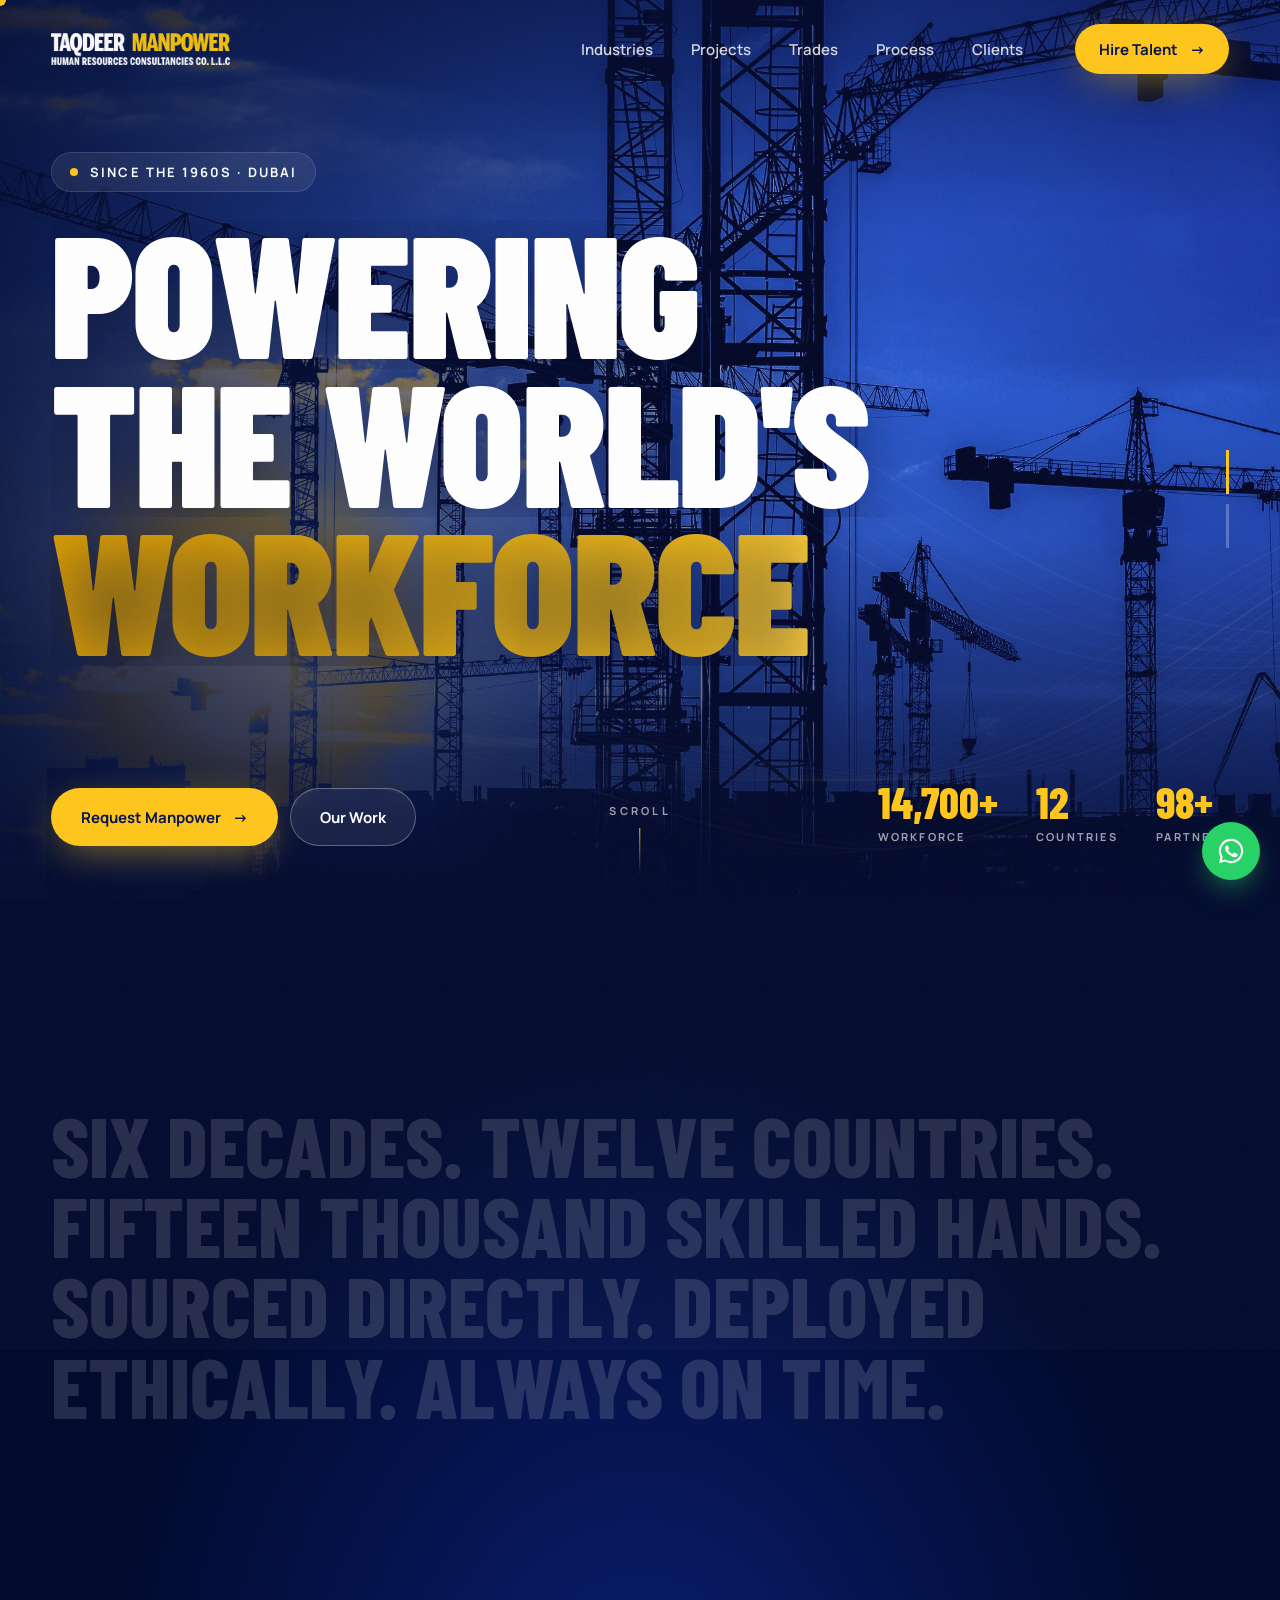
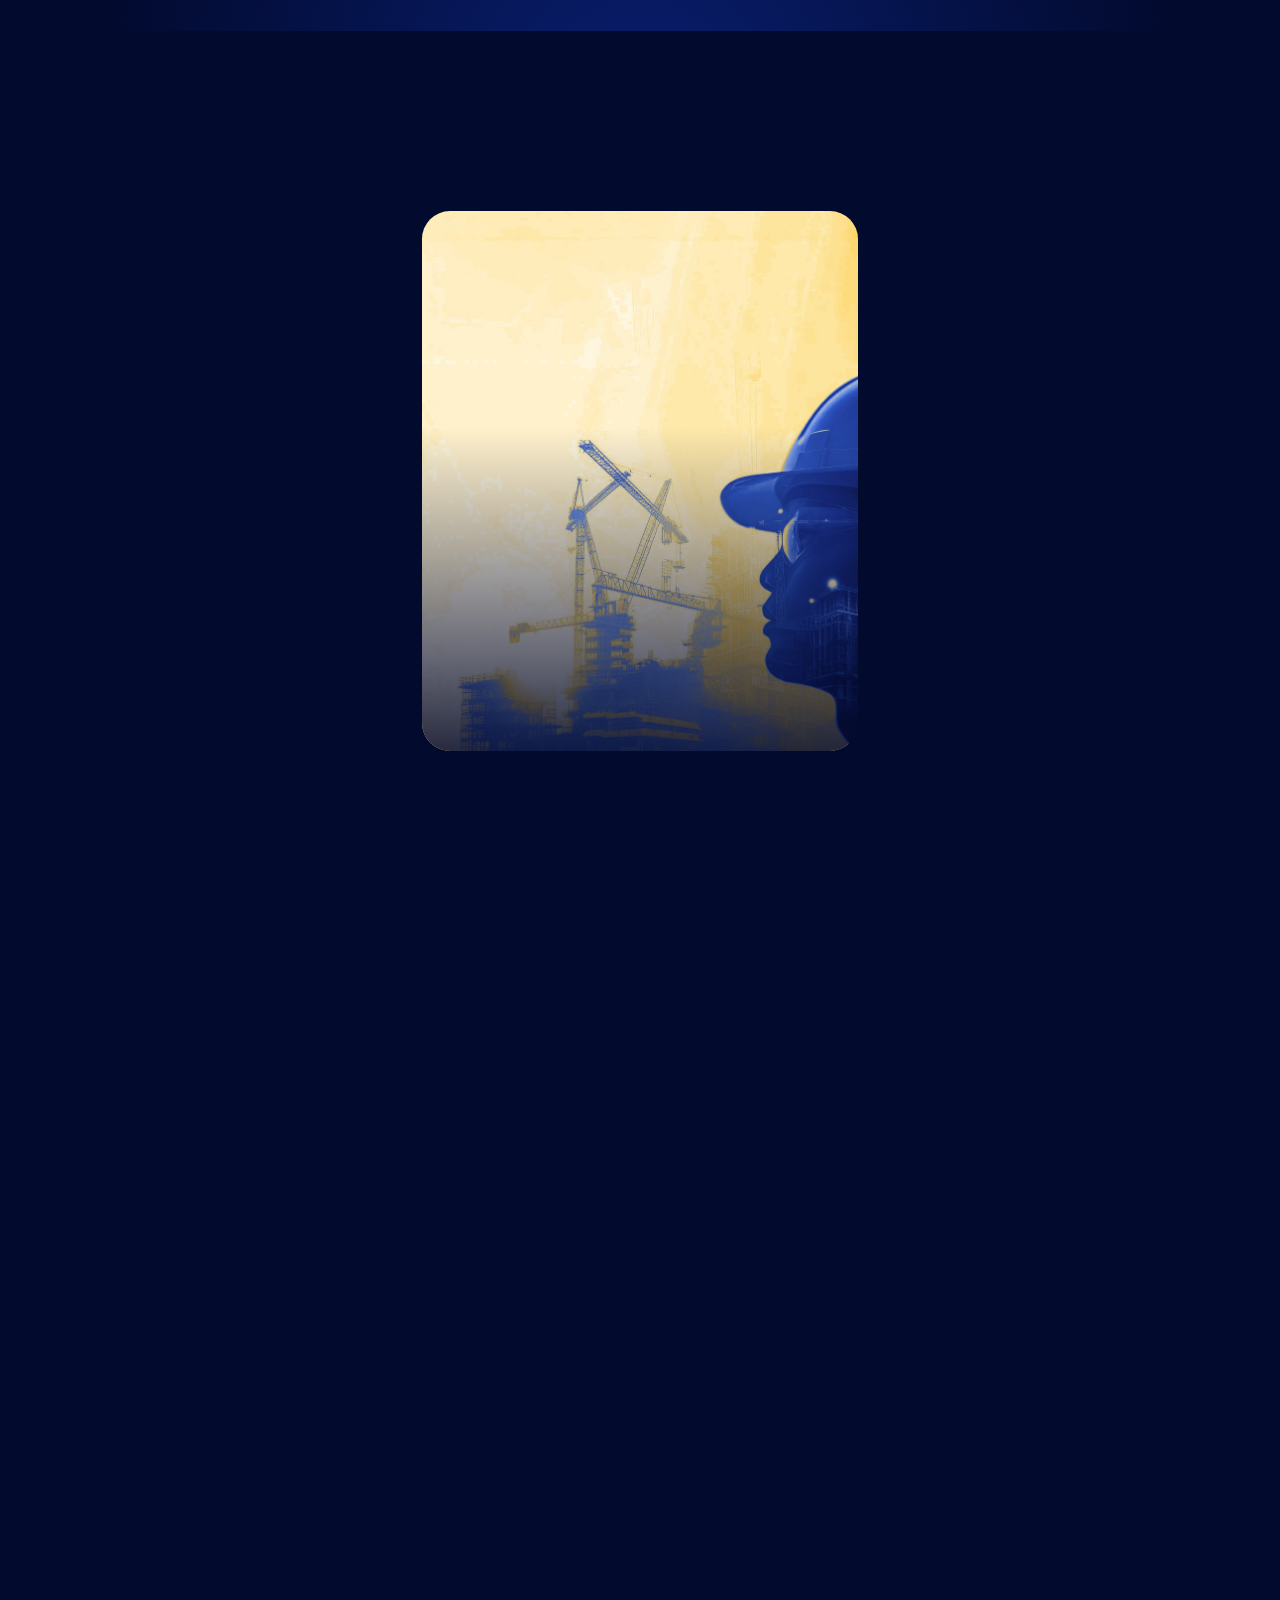
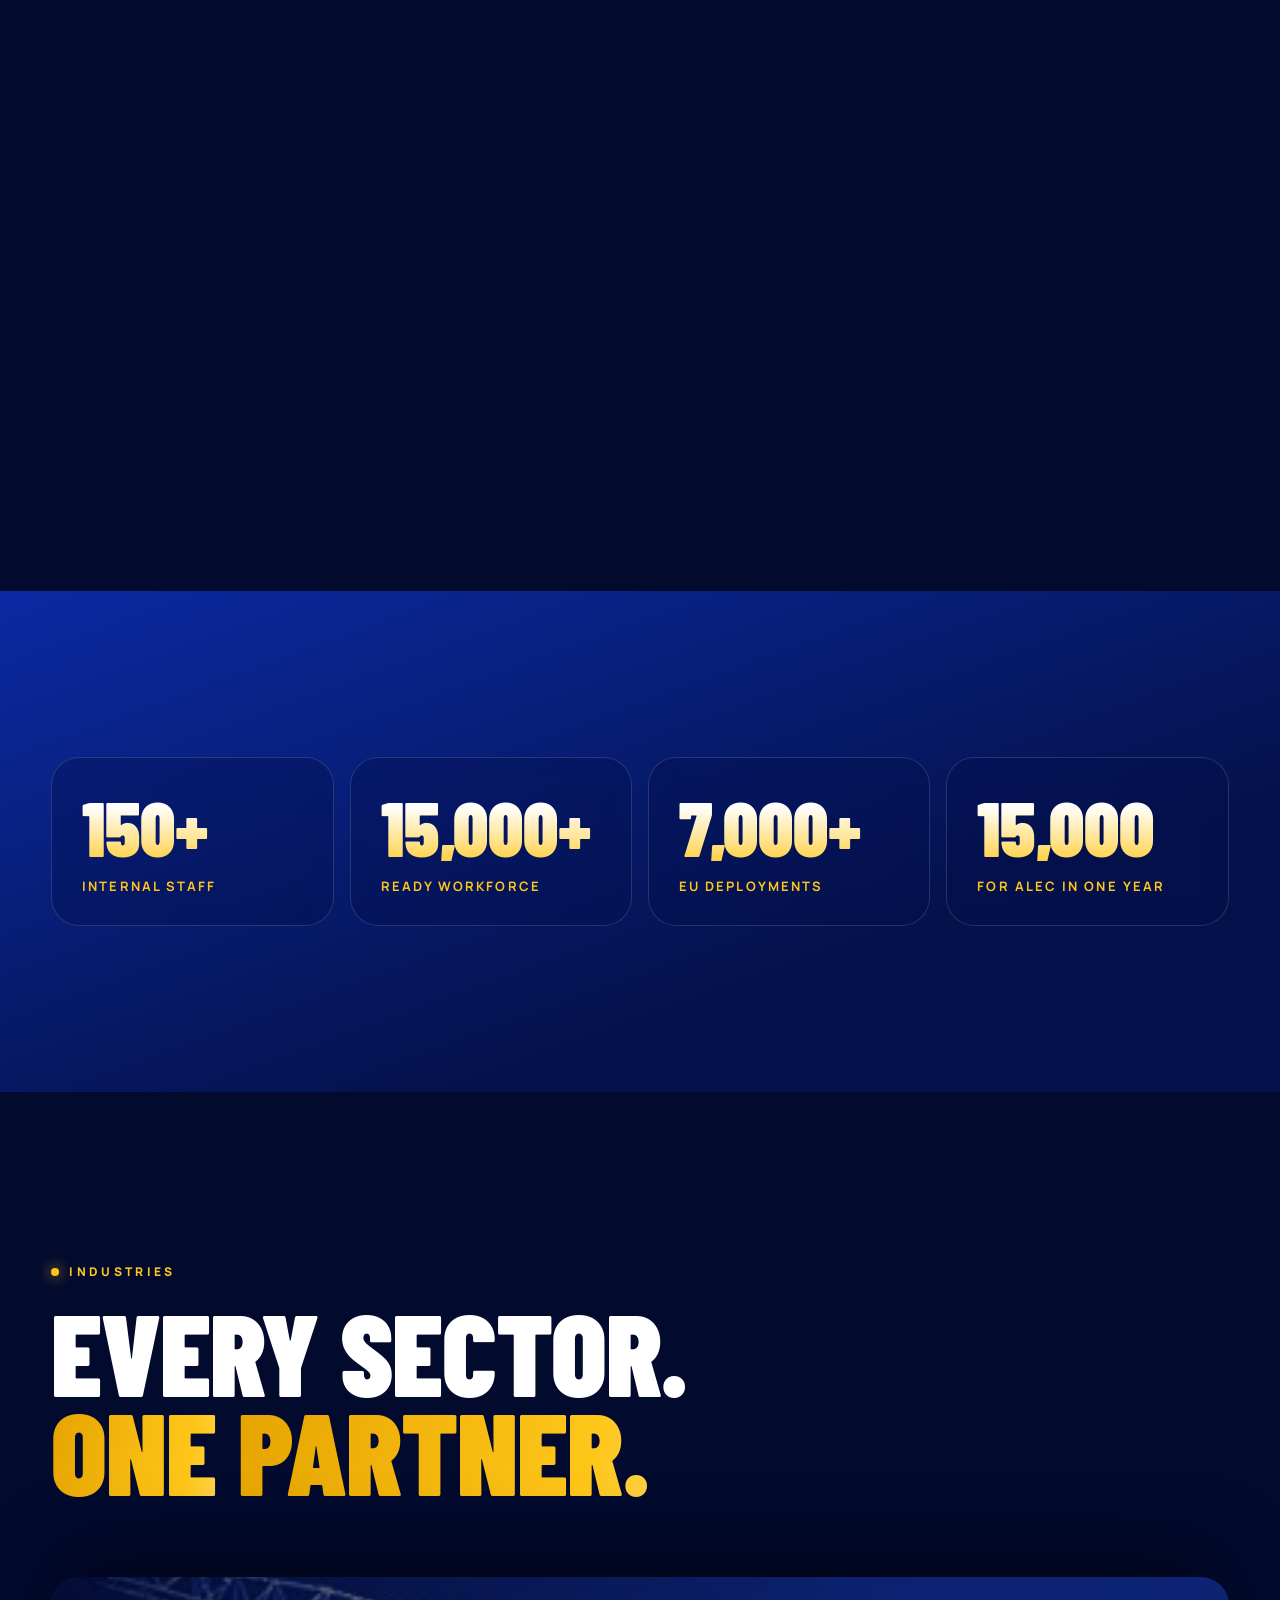
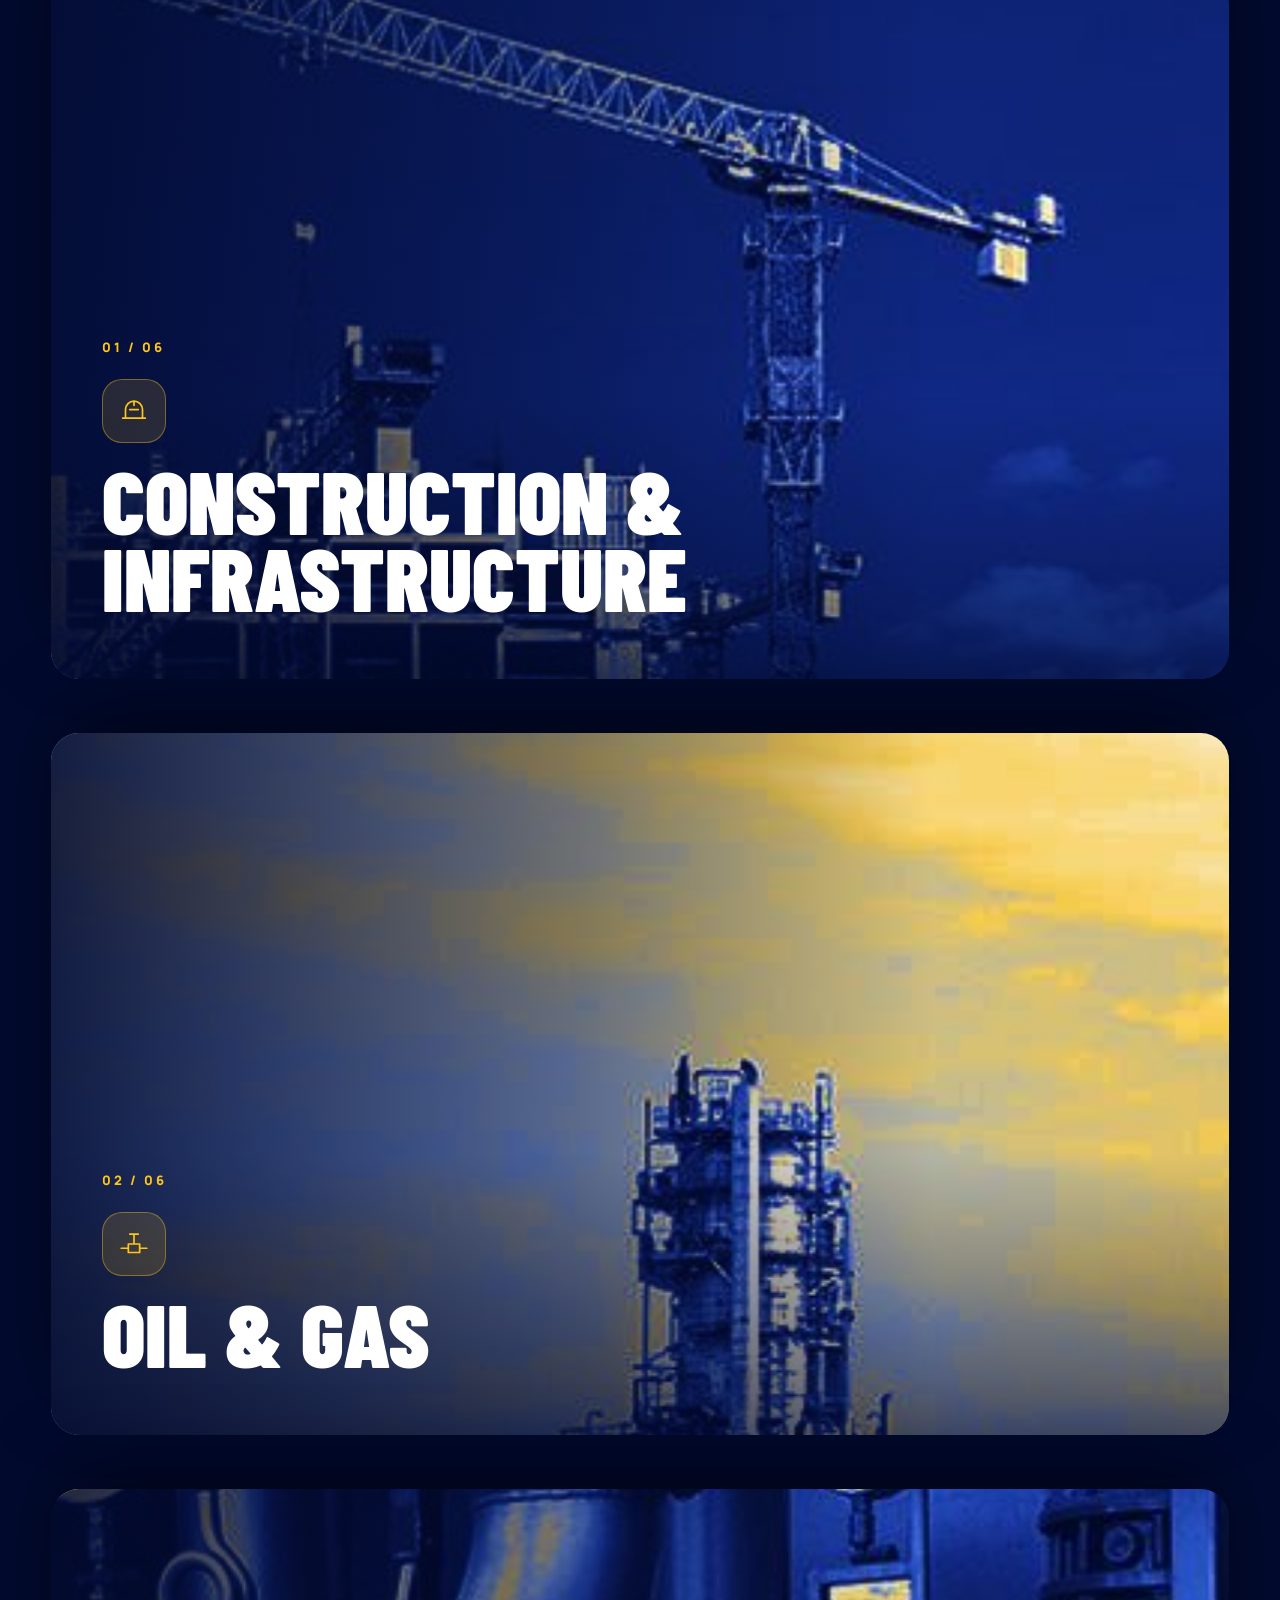
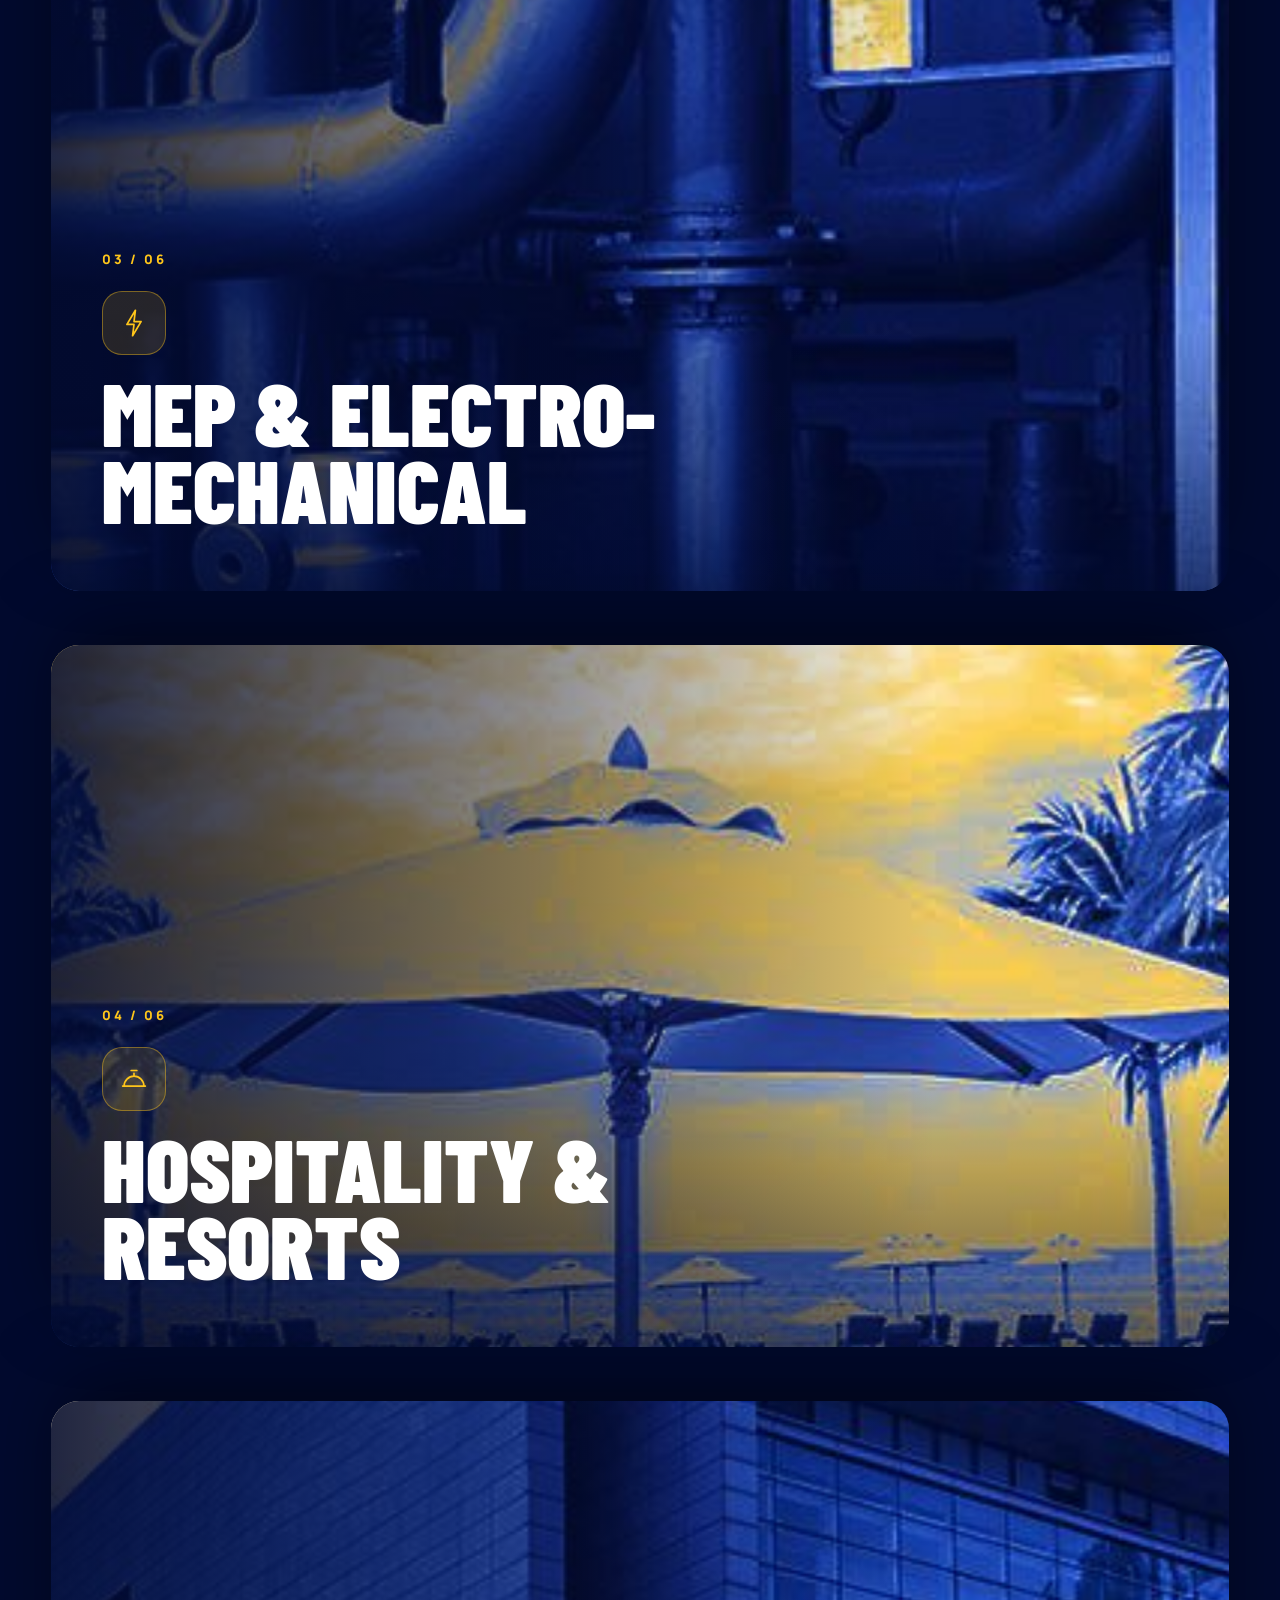
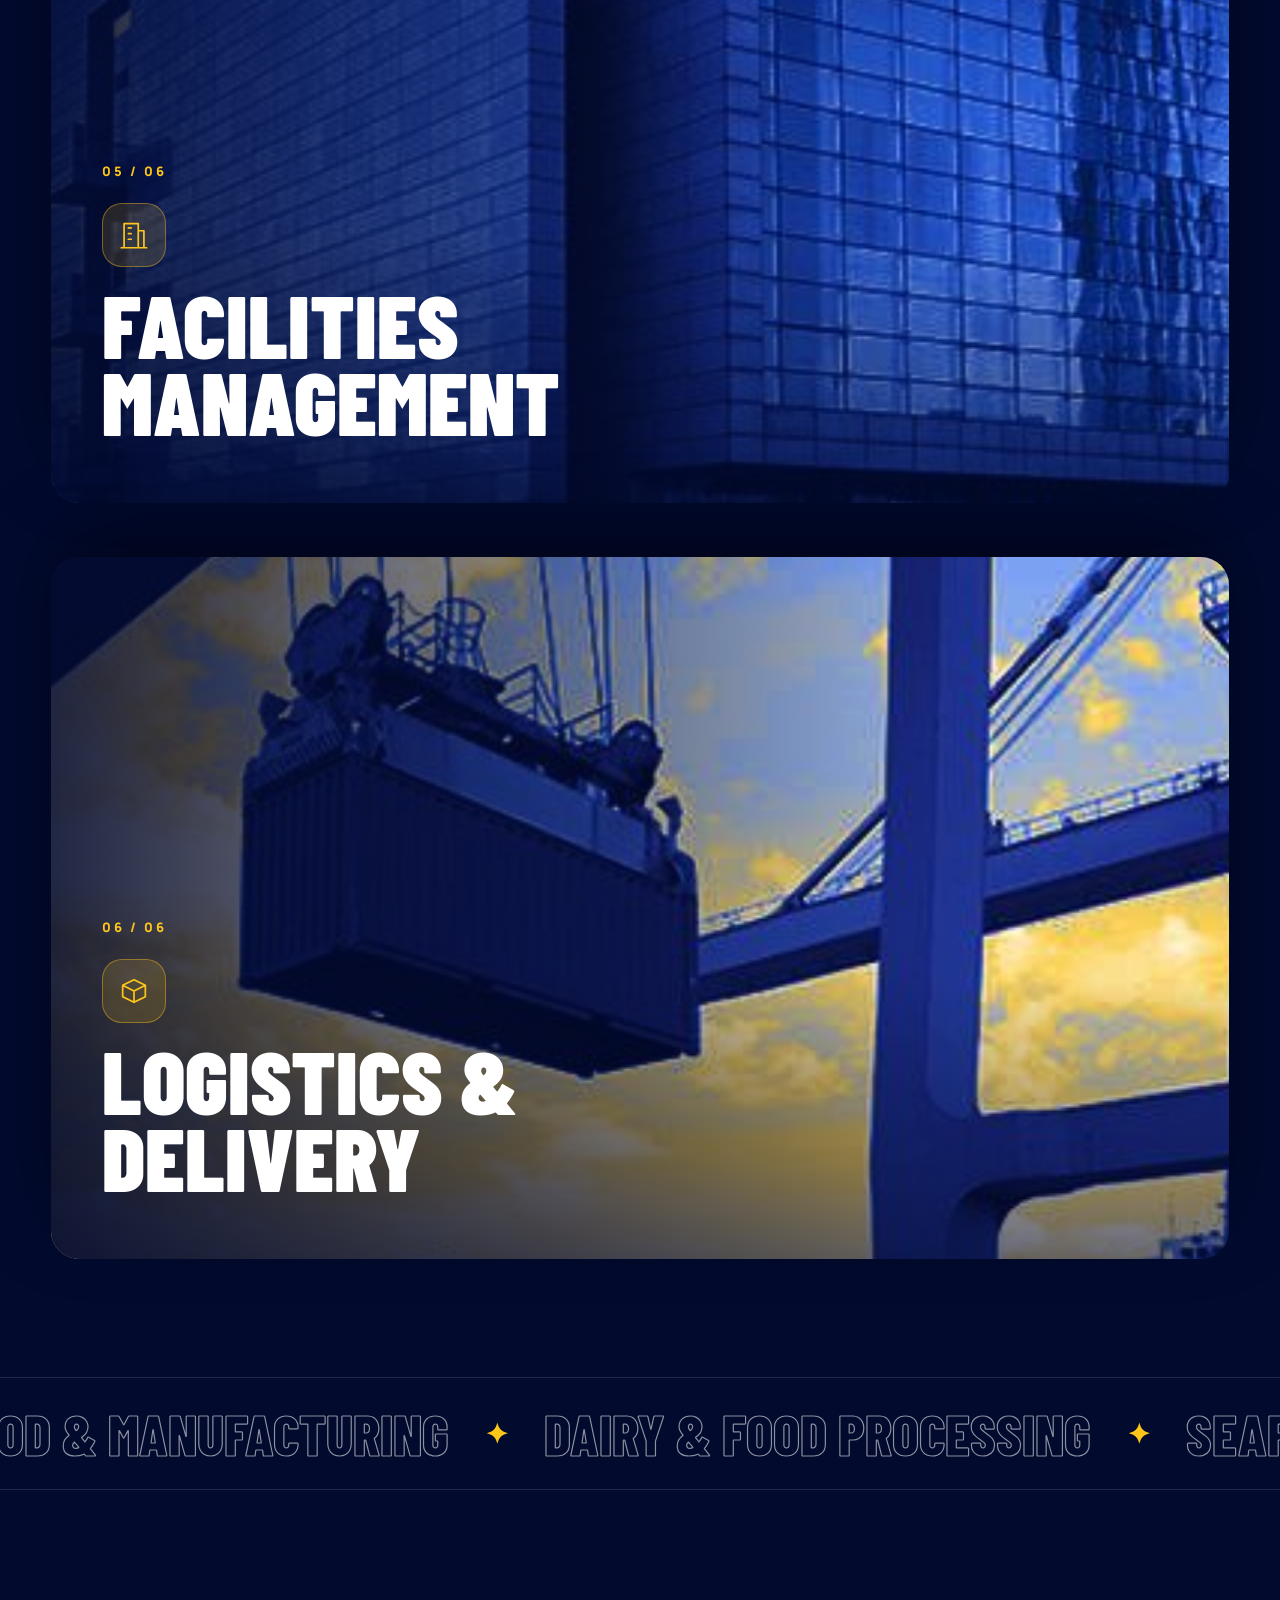
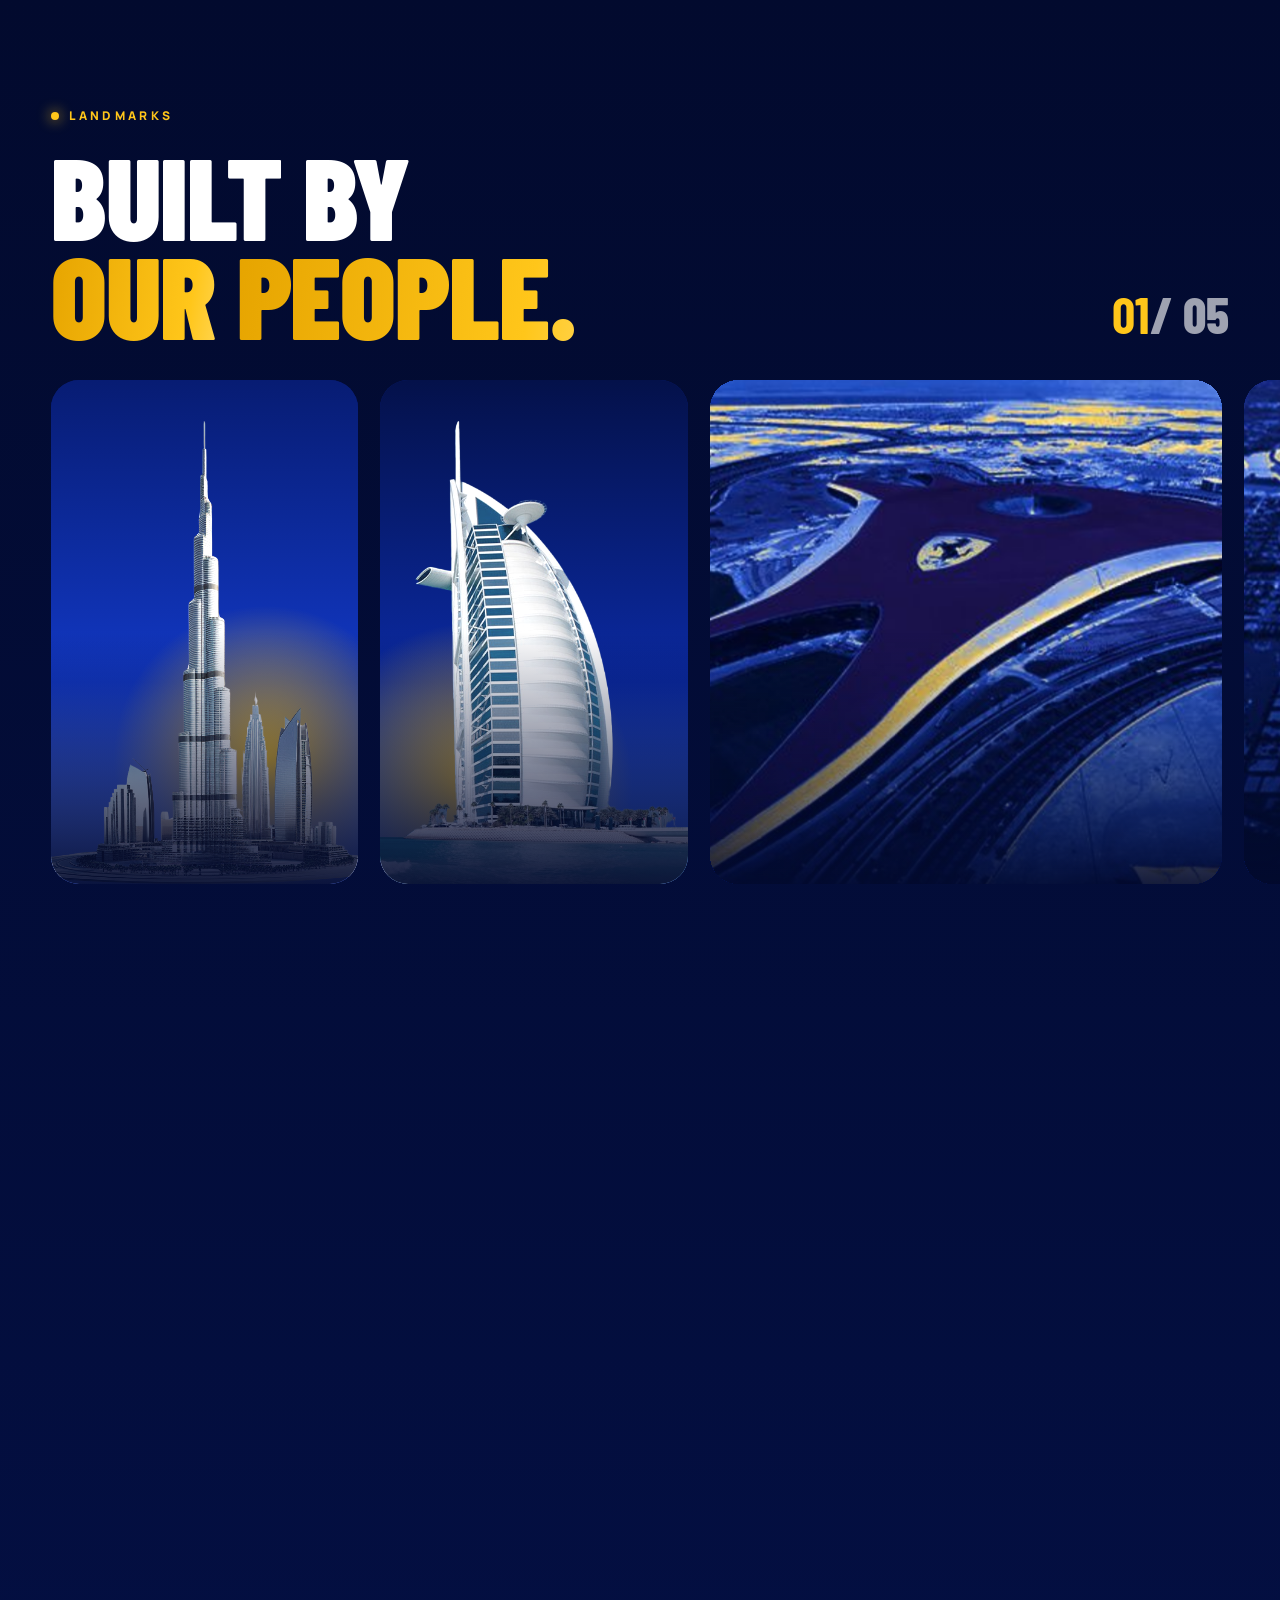
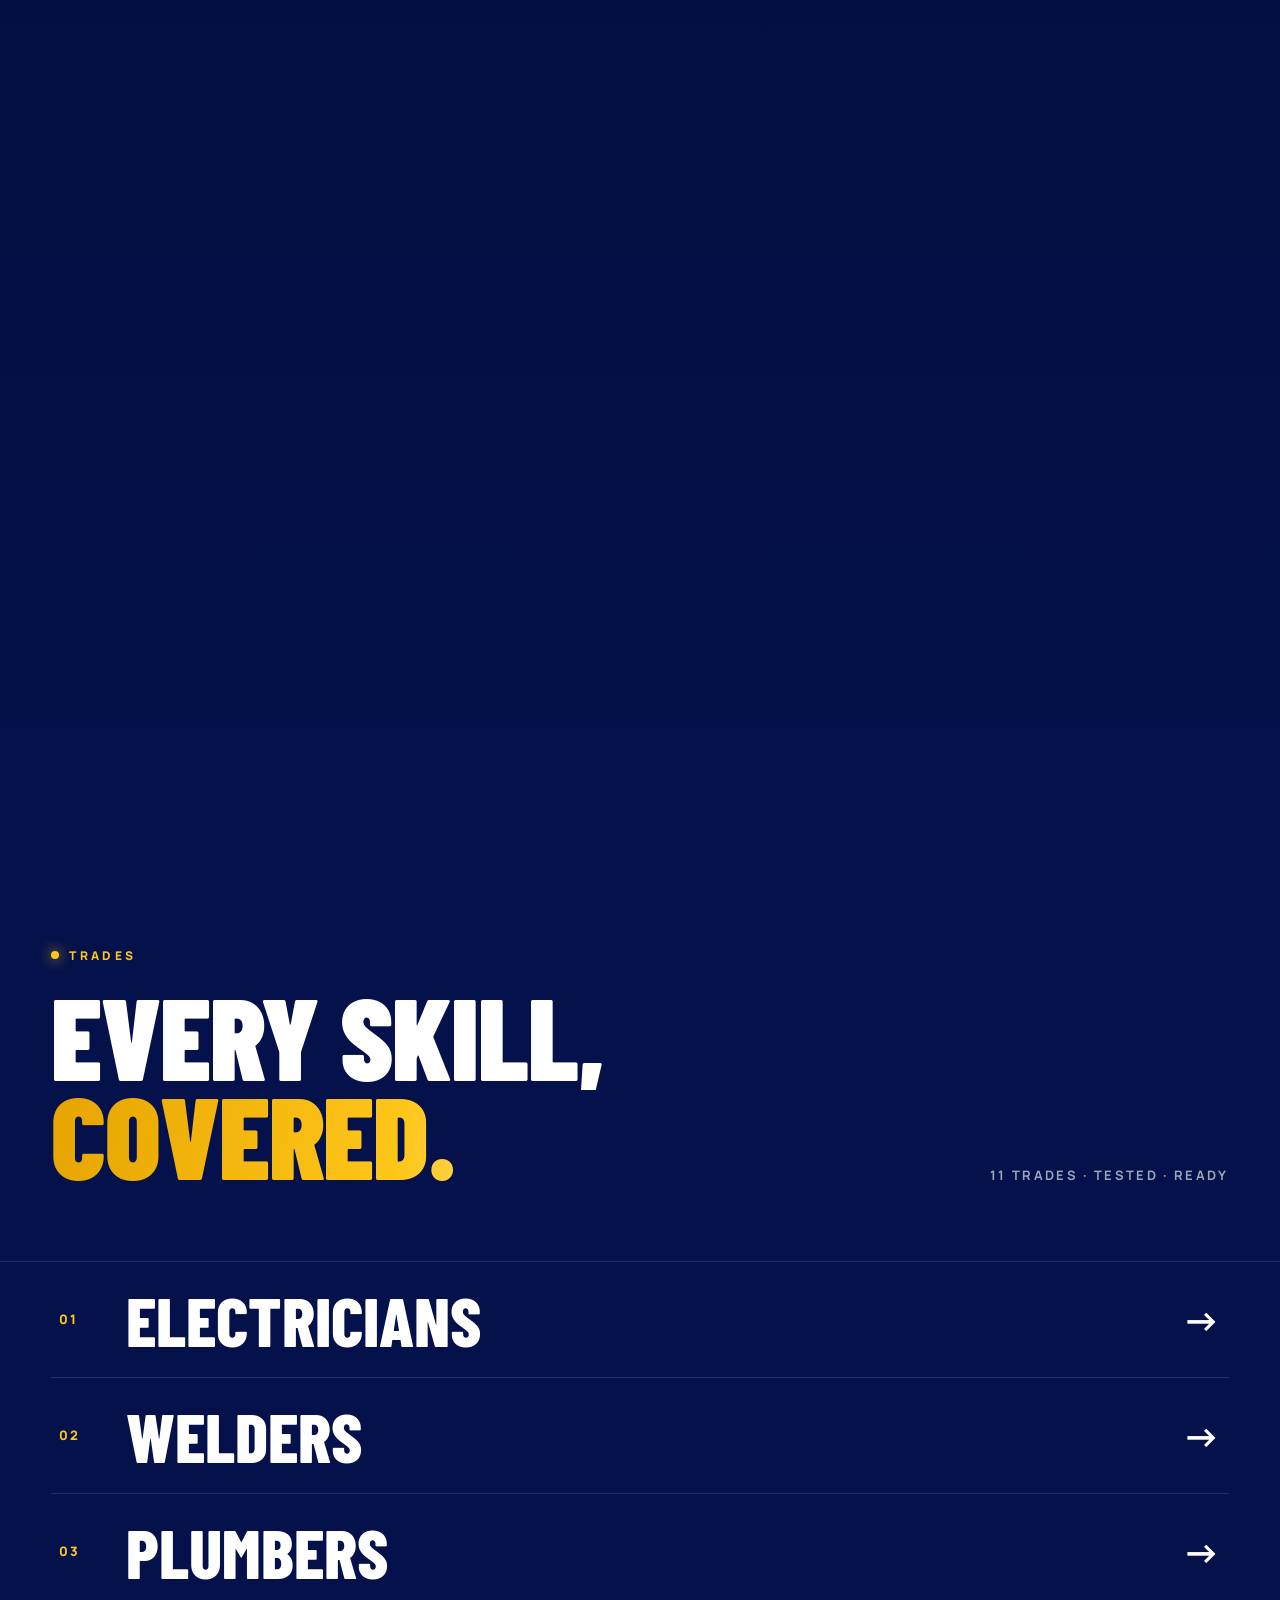
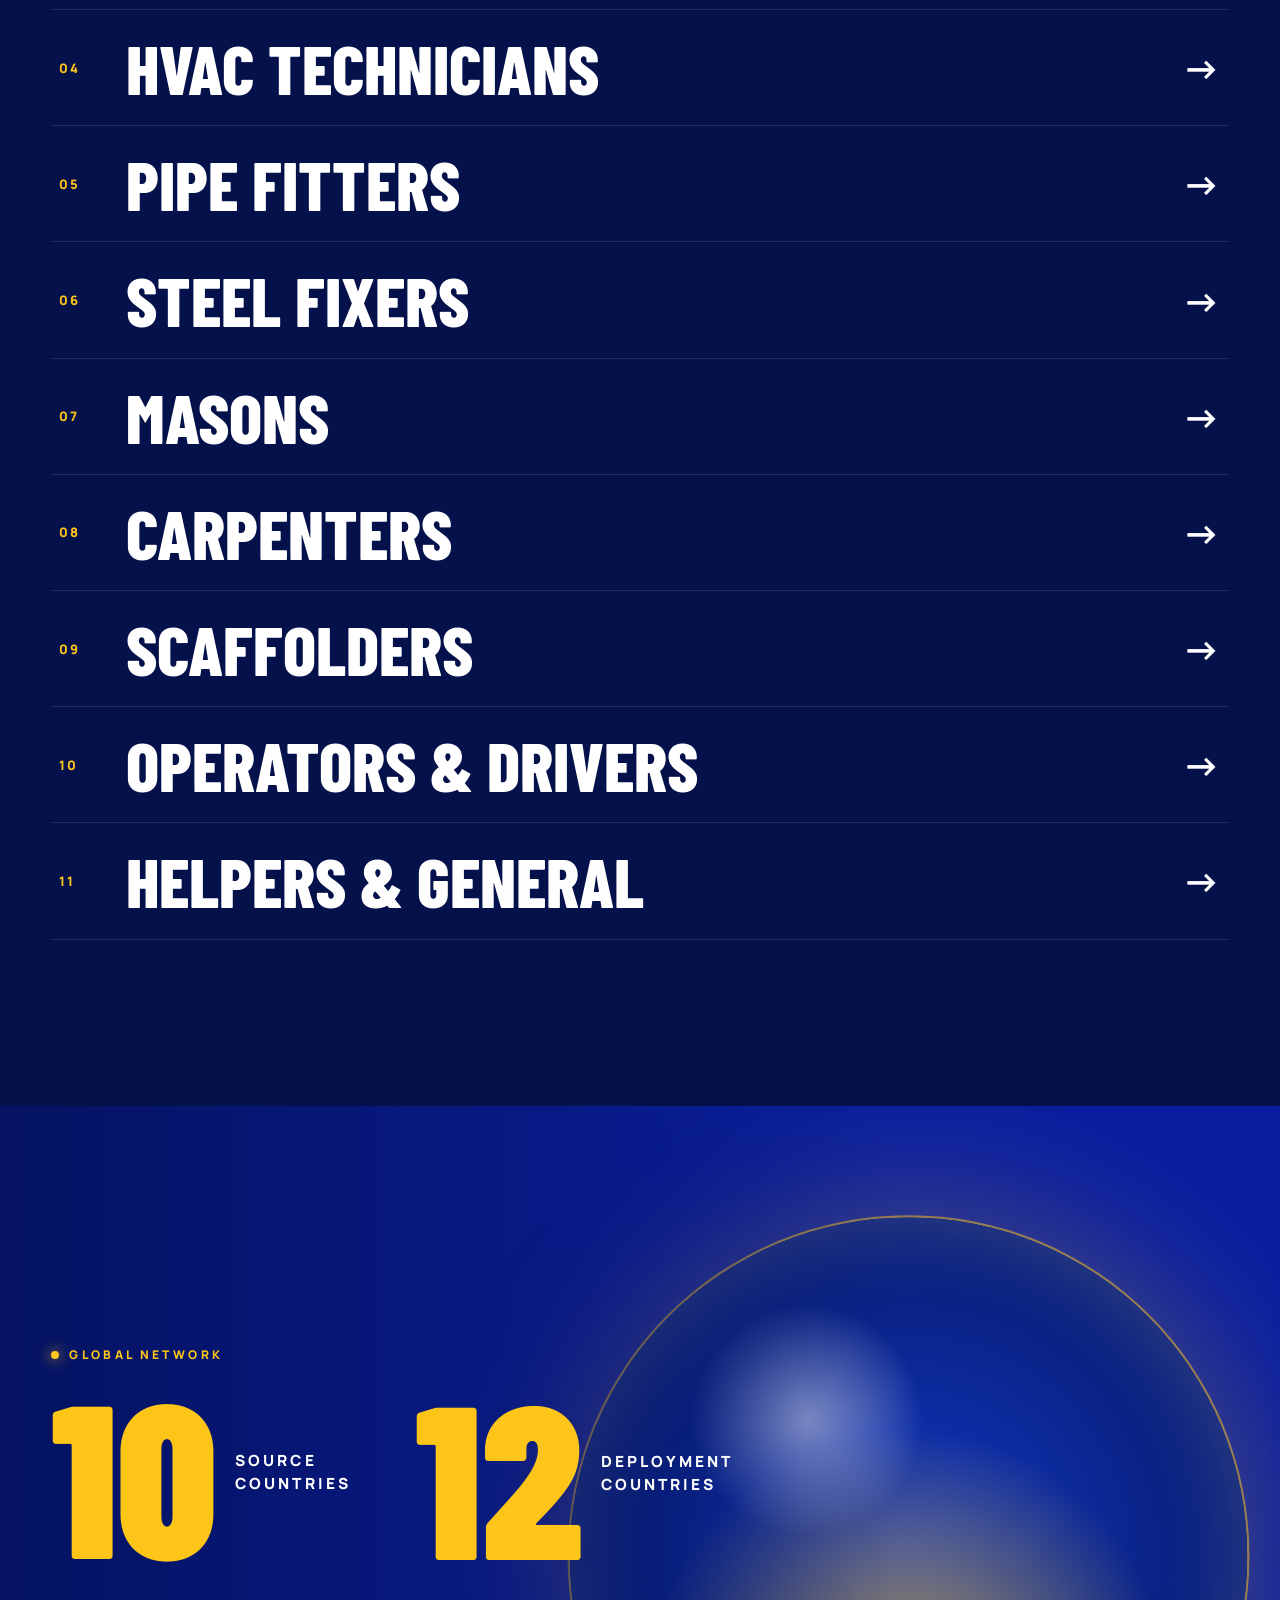
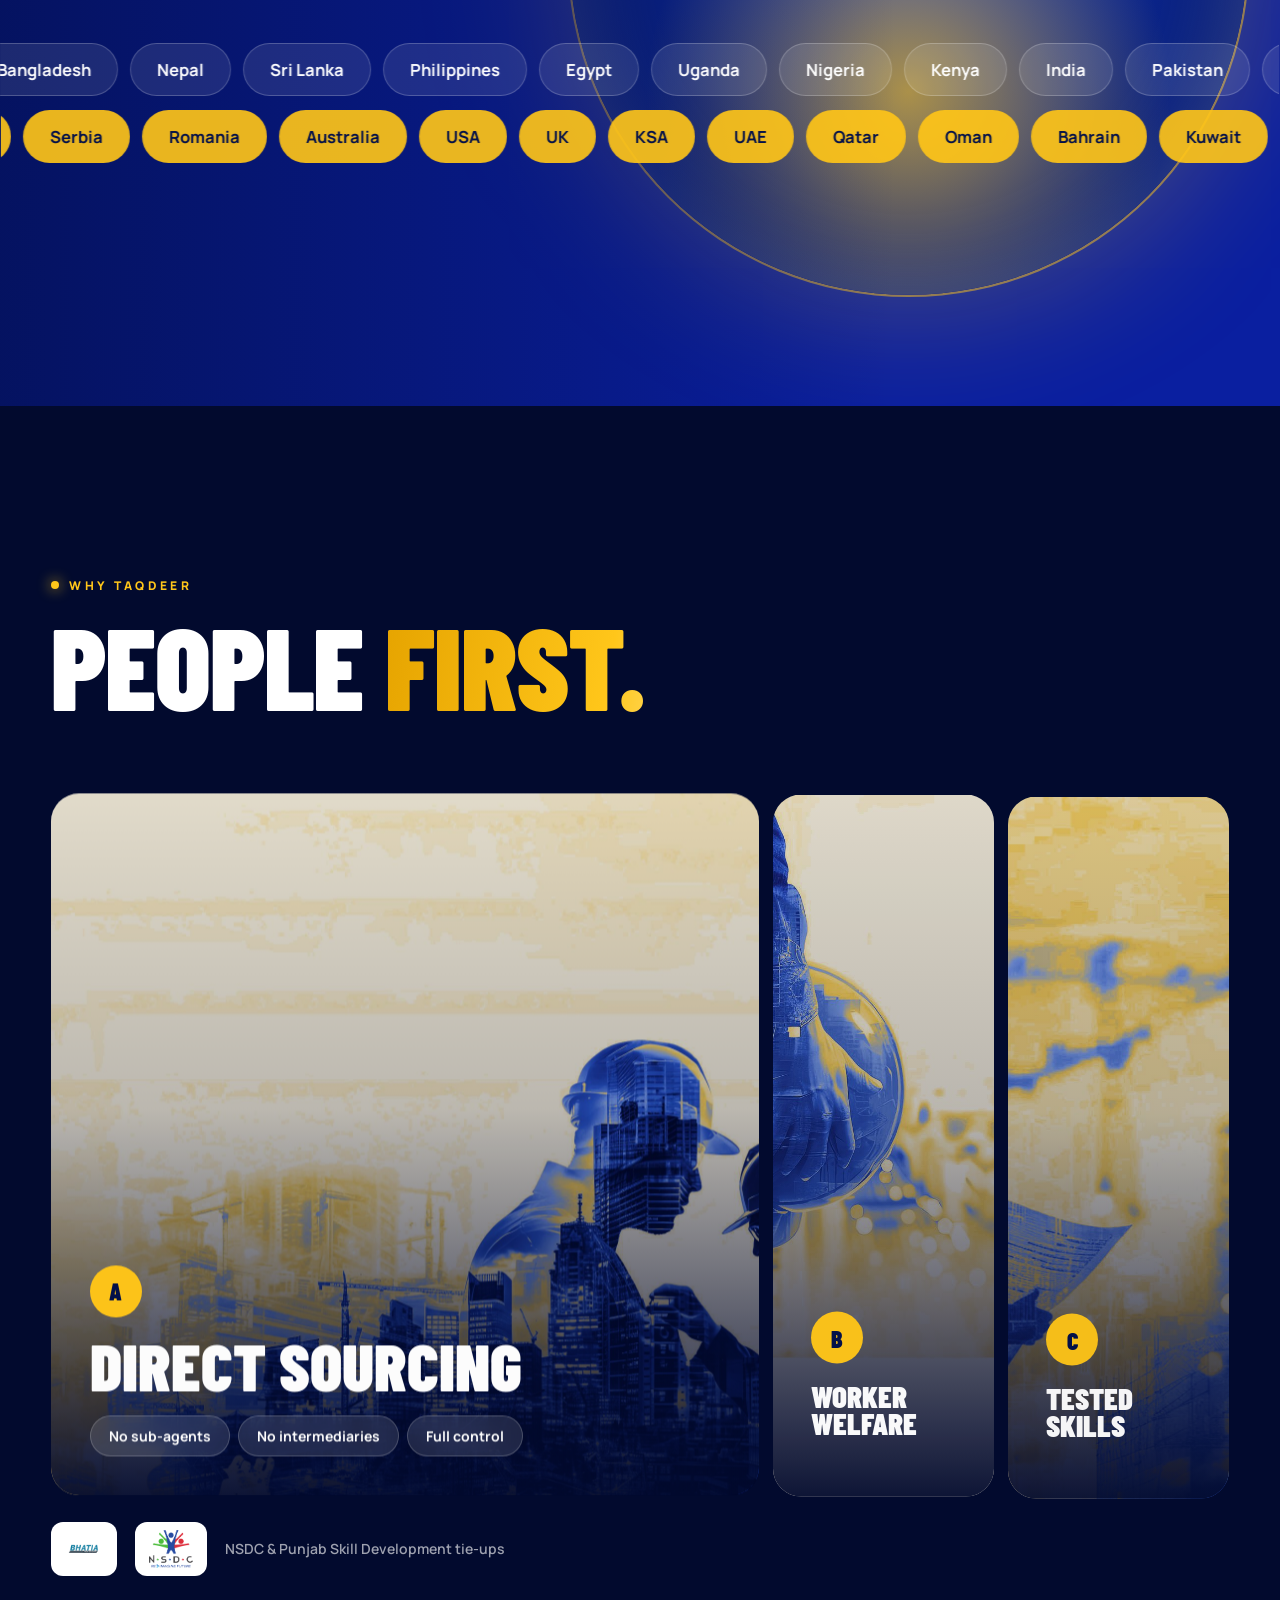
==== commit 7e1055f2: "Redesign v3: royal blue + gold, motion-first, minimal copy - Full dark royal-blue theme matching the" ====
--- a/index.html
+++ b/index.html
@@ -4,367 +4,374 @@
 <meta charset="utf-8">
 <meta name="viewport" content="width=device-width, initial-scale=1">
 <title>Taqdeer Manpower — Global Workforce Partner</title>
-<meta name="description" content="Taqdeer Manpower Human Resources Consultancies Co. L.L.C — ethical, direct-sourced skilled manpower for construction, energy, MEP, hospitality and more. Since the 1960s.">
-<meta name="theme-color" content="#0b1640">
+<meta name="description" content="Taqdeer Manpower — ethical, direct-sourced skilled manpower for construction, energy, MEP, hospitality and more. Since the 1960s. Dubai, UAE.">
+<meta name="theme-color" content="#04114a">
 <link rel="icon" type="image/png" href="images/favicon.png">
 <link rel="preconnect" href="https://fonts.googleapis.com">
 <link rel="preconnect" href="https://fonts.gstatic.com" crossorigin>
-<link href="https://fonts.googleapis.com/css2?family=Barlow+Condensed:wght@600;700;800&family=Manrope:wght@400;500;600;700&display=swap" rel="stylesheet">
+<link href="https://fonts.googleapis.com/css2?family=Barlow+Condensed:wght@500;700;800;900&family=Manrope:wght@400;500;600;700;800&display=swap" rel="stylesheet">
 <link rel="stylesheet" href="vendor/lenis.css">
 <link rel="stylesheet" href="css/style.css">
 <script>
-/* If an image in images/new/ is missing, fall back to the PDF photo in data-fallback */
-document.addEventListener("error",function(e){var t=e.target;if(t.tagName==="IMG"&&t.dataset.fallback&&t.src.indexOf(t.dataset.fallback)<0){t.src=t.dataset.fallback;}},true);
+/* If one of your images in images/new/ is missing, show the stand-in photo instead */
+document.addEventListener("error",function(e){var t=e.target;if(t.tagName==="IMG"&&t.dataset.fallback&&t.src.indexOf(t.dataset.fallback)<0){t.src=t.dataset.fallback;t.classList.add("is-fallback");}},true);
 </script>
 </head>
 <body class="is-loading">
 
-<!-- Preloader -->
+<!-- ============ LOADER ============ -->
 <div class="loader" aria-hidden="true">
+  <div class="loader__panel loader__panel--top"></div>
+  <div class="loader__panel loader__panel--bot"></div>
   <div class="loader__inner">
-    <img src="images/logo-white.png" alt="" class="loader__logo">
-    <div class="loader__bar"><span></span></div>
-    <div class="loader__count"><span>0</span>%</div>
+    <div class="loader__logo">
+      <img src="images/logo-white.png" alt="" class="loader__base">
+      <div class="loader__fill"><img src="images/logo-white.png" alt=""></div>
+    </div>
+    <div class="loader__count"><span>0</span></div>
   </div>
 </div>
 
-<div class="cursor" aria-hidden="true"><span></span></div>
+<div class="grain" aria-hidden="true"></div>
+<div class="cursor" aria-hidden="true"><span class="cursor__dot"></span><span class="cursor__label"></span></div>
 <div class="progress" aria-hidden="true"></div>
-
-<!-- Header -->
+<div class="trade-float" aria-hidden="true"><div class="trade-float__inner"></div></div>
+
+<!-- ============ NAV ============ -->
 <header class="nav">
-  <a href="#top" class="nav__logo" aria-label="Taqdeer Manpower home">
-    <img src="images/logo-white.png" alt="Taqdeer Manpower" class="logo-w">
-    <img src="images/logo.png" alt="" class="logo-c" aria-hidden="true">
-  </a>
+  <a href="#top" class="nav__logo" aria-label="Taqdeer Manpower home"><img src="images/logo-white.png" alt="Taqdeer Manpower"></a>
   <nav class="nav__links" aria-label="Main">
-    <a href="#about">About</a>
+    <a href="#industries">Industries</a>
     <a href="#projects">Projects</a>
-    <a href="#industries">Industries</a>
+    <a href="#trades">Trades</a>
     <a href="#process">Process</a>
     <a href="#clients">Clients</a>
   </nav>
-  <a href="#contact" class="btn btn--gold nav__cta magnetic"><span>Hire Talent</span></a>
+  <a href="#contact" class="btn btn--gold nav__cta magnetic"><span>Hire Talent</span><i class="arrow">→</i></a>
   <button class="nav__burger" aria-label="Open menu" aria-expanded="false"><span></span><span></span></button>
 </header>
 
 <div class="menu" aria-hidden="true">
   <nav>
-    <a href="#about">About</a>
-    <a href="#projects">Projects</a>
-    <a href="#industries">Industries</a>
-    <a href="#process">Process</a>
-    <a href="#clients">Clients</a>
-    <a href="#contact">Contact</a>
+    <a href="#industries"><small>01</small>Industries</a>
+    <a href="#projects"><small>02</small>Projects</a>
+    <a href="#trades"><small>03</small>Trades</a>
+    <a href="#process"><small>04</small>Process</a>
+    <a href="#clients"><small>05</small>Clients</a>
+    <a href="#contact"><small>06</small>Contact</a>
   </nav>
+  <div class="menu__foot"><a href="tel:+971561585592">+971 56 158 5592</a><a href="mailto:info@taqdeermanpower.com">info@taqdeermanpower.com</a></div>
 </div>
 
 <main id="top">
 
-<!-- HERO -->
+<!-- ============ HERO ============ -->
 <section class="hero">
-  <div class="hero__media">
-    <img src="images/new/hero-1.jpg" data-mobile="images/new/hero-mobile.jpg" data-fallback="images/cranes-sunset.jpg" alt="" class="hero__img is-active">
-    <img src="images/new/hero-2.jpg" data-mobile="images/new/hero-mobile-2.jpg" data-fallback="images/city-helmet.jpg" alt="" class="hero__img">
+  <div class="hero__frame">
+    <div class="hero__slides">
+      <img src="images/new/hero-1.jpg" data-mobile="images/new/hero-mobile-2.jpg" data-fallback="images/cranes-sunset.jpg" alt="" class="hero__img is-active">
+      <img src="images/new/hero-2.jpg" data-mobile="images/new/hero-mobile.jpg" data-fallback="images/city-helmet.jpg" alt="" class="hero__img">
+    </div>
+    <canvas class="waves hero__waves" data-alpha=".55"></canvas>
+    <div class="hero__shade"></div>
+  </div>
+
+  <div class="hero__content">
+    <p class="hero__kicker"><span class="dot"></span>Since the 1960s · Dubai</p>
+    <h1 class="hero__title">
+      <span class="ln"><span>Powering</span></span>
+      <span class="ln"><span>the world's</span></span>
+      <span class="ln"><span class="gold-text">workforce</span></span>
+    </h1>
+  </div>
+
+  <div class="hero__bar">
+    <div class="hero__ctas">
+      <a href="#contact" class="btn btn--gold magnetic"><span>Request Manpower</span><i class="arrow">→</i></a>
+      <a href="#projects" class="btn btn--glass magnetic"><span>Our Work</span></a>
+    </div>
+    <div class="hero__nums">
+      <div><b data-count="15000" data-suffix="+">0</b><small>Workforce</small></div>
+      <div><b data-count="12">0</b><small>Countries</small></div>
+      <div><b data-count="100" data-suffix="+">0</b><small>Partners</small></div>
+    </div>
   </div>
   <div class="hero__dots" aria-hidden="true"><span class="is-active"></span><span></span></div>
-  <div class="hero__shade"></div>
-  <div class="hero__grid" aria-hidden="true"></div>
-
-  <div class="hero__content wrap">
-    <p class="eyebrow hero__eyebrow"><span class="dot"></span> Since the 1960s · Dubai, UAE</p>
-    <h1 class="hero__title">
-      <span class="line"><span class="split">Powering</span></span>
-      <span class="line"><span class="split">the world's</span></span>
-      <span class="line"><span class="split gold">workforce</span></span>
-    </h1>
-    <div class="hero__foot">
-      <p class="hero__sub">Ethical. Direct-sourced. On time.</p>
-      <div class="hero__ctas">
-        <a href="#contact" class="btn btn--gold magnetic"><span>Request Manpower</span></a>
-        <a href="#projects" class="btn btn--ghost magnetic"><span>Our Work</span></a>
-      </div>
-    </div>
-  </div>
-
-  <div class="hero__stats">
-    <div><b data-count="15000" data-suffix="+">0</b><small>Workforce database</small></div>
-    <div><b data-count="12">0</b><small>Countries served</small></div>
-    <div><b data-count="100" data-suffix="+">0</b><small>Partnerships</small></div>
-  </div>
-
-  <a href="#about" class="hero__scroll" aria-label="Scroll down"><span></span></a>
-</section>
-
-<!-- TICKER -->
-<div class="ticker" aria-label="Countries we deploy to">
-  <div class="ticker__track">
-    <span>Australia</span><i>✦</i><span>USA</span><i>✦</i><span>UK</span><i>✦</i><span>KSA</span><i>✦</i><span>UAE</span><i>✦</i><span>Qatar</span><i>✦</i><span>Oman</span><i>✦</i><span>Bahrain</span><i>✦</i><span>Kuwait</span><i>✦</i><span>Poland</span><i>✦</i><span>Serbia</span><i>✦</i><span>Romania</span><i>✦</i>
-  </div>
-</div>
-
-<!-- ABOUT -->
-<section class="about" id="about">
-  <div class="wrap about__grid">
-    <div class="about__text">
-      <p class="eyebrow">About us</p>
-      <h2 class="h2 reveal-words">From Libya &amp; Iraq in the 1960s to <em>12 countries</em> today.</h2>
-      <p class="lead reveal">A multi-country workforce group trusted on some of the world's most iconic projects — known for scale, compliance and worker welfare.</p>
-      <div class="years">
-        <span class="years__num">60<sup>+</sup></span>
-        <span class="years__label">Years of<br>legacy</span>
-      </div>
-    </div>
-    <div class="about__media">
-      <div class="clip-reveal about__img1"><img src="images/new/team-lobby.jpg" data-fallback="images/helmet-man.jpg" alt="Taqdeer facilities team" data-speed="0.85"></div>
-      <div class="clip-reveal about__img2"><img src="images/new/office-staff.jpg" data-fallback="images/facility.jpg" alt="Taqdeer office team" data-speed="1.1"></div>
-      <div class="badge-spin" aria-hidden="true">
-        <svg viewBox="0 0 120 120"><defs><path id="c" d="M60,60 m-46,0 a46,46 0 1,1 92,0 a46,46 0 1,1 -92,0"/></defs><text><textPath href="#c">ETHICAL · COMPLIANT · ON-TIME · TRUSTED · </textPath></text></svg>
-        <span>T</span>
-      </div>
-    </div>
-  </div>
-
-  <div class="wrap pillars">
-    <article class="pillar tilt">
-      <span class="pillar__n">01</span>
-      <h3>Mission</h3>
-      <p>Cost-effective, timely, compliant manpower — uplifting skills and livelihoods.</p>
-    </article>
-    <article class="pillar tilt">
-      <span class="pillar__n">02</span>
-      <h3>Vision</h3>
-      <p>The most trusted global workforce partner in ethical recruitment.</p>
-    </article>
-    <article class="pillar tilt">
-      <span class="pillar__n">03</span>
-      <h3>Values</h3>
-      <ul class="tags"><li>Integrity</li><li>Transparency</li><li>Safety First</li><li>Worker Welfare</li><li>Long-term Partnerships</li></ul>
-    </article>
-  </div>
-</section>
-
-<!-- STATS -->
+  <div class="hero__scroll" aria-hidden="true"><span>Scroll</span><i></i></div>
+</section>
+
+<!-- ============ MANIFESTO (scroll-filled words) ============ -->
+<section class="manifesto">
+  <div class="wrap">
+    <p class="manifesto__text" data-fill>Six decades. Twelve countries. <em>Fifteen thousand</em> skilled hands. Sourced <em>directly.</em> Deployed <em>ethically.</em> Always on time.</p>
+  </div>
+</section>
+
+<!-- ============ EXPANDING IMAGE ============ -->
+<section class="expand">
+  <div class="expand__pin">
+    <div class="expand__side expand__side--l"><img src="images/new/office-staff.jpg" data-fallback="images/facility.jpg" alt=""></div>
+    <div class="expand__side expand__side--r"><img src="images/new/consultation.jpg" data-fallback="images/suit-helmet.jpg" alt=""></div>
+    <div class="expand__media">
+      <img src="images/new/team-lobby.jpg" data-fallback="images/helmet-man.jpg" alt="Taqdeer team">
+      <div class="expand__shade"></div>
+      <div class="expand__copy">
+        <span class="expand__big"><b data-count="60">0</b><sup>+</sup></span>
+        <span class="expand__label">Years of legacy</span>
+      </div>
+    </div>
+  </div>
+</section>
+
+<!-- ============ STATS ============ -->
 <section class="stats">
-  <div class="stats__bg"><img src="images/new/consultation.jpg" data-fallback="images/city-helmet.jpg" alt="" data-speed="0.8"></div>
-  <div class="wrap">
-    <p class="eyebrow eyebrow--light">Scale &amp; strength</p>
-    <div class="stats__grid">
-      <div class="stat"><b data-count="150" data-suffix="+">0</b><span>Internal staff</span></div>
-      <div class="stat"><b data-count="15000" data-suffix="+">0</b><span>Active workforce database</span></div>
-      <div class="stat"><b data-count="7000" data-suffix="+">0</b><span>EU deployments post-COVID</span></div>
-      <div class="stat"><b data-count="15000">0</b><span>Deployed in one year for ALEC</span></div>
-      <div class="stat"><b data-count="100" data-suffix="+">0</b><span>Client partnerships</span></div>
-    </div>
-  </div>
-</section>
-
-<!-- PROJECTS (horizontal) -->
+  <canvas class="waves" data-alpha=".9"></canvas>
+  <div class="wrap stats__grid">
+    <div class="stat"><b data-count="150" data-suffix="+">0</b><span>Internal staff</span></div>
+    <div class="stat"><b data-count="15000" data-suffix="+">0</b><span>Ready workforce</span></div>
+    <div class="stat"><b data-count="7000" data-suffix="+">0</b><span>EU deployments</span></div>
+    <div class="stat"><b data-count="15000">0</b><span>For ALEC in one year</span></div>
+  </div>
+</section>
+
+<!-- ============ INDUSTRIES (stacking cards) ============ -->
+<section class="industries" id="industries">
+  <div class="wrap head">
+    <span class="tag">Industries</span>
+    <h2 class="title split-up">Every sector.<br><span class="gold-text">One partner.</span></h2>
+  </div>
+
+  <div class="stack wrap">
+    <article class="card">
+      <img src="images/new/hero-1.jpg" data-fallback="images/sec-construction.jpg" alt="" class="card__img">
+      <div class="card__body">
+        <span class="card__n">01 / 06</span>
+        <svg class="card__icon" viewBox="0 0 48 48"><path d="M8 34h32M12 34V22a12 12 0 0 1 24 0v12M24 10v6M18 22h12"/></svg>
+        <h3>Construction &amp;<br>Infrastructure</h3>
+      </div>
+    </article>
+    <article class="card">
+      <img src="images/new/oil-gas.jpg" data-fallback="images/sec-oil-gas.jpg" alt="" class="card__img">
+      <div class="card__body">
+        <span class="card__n">02 / 06</span>
+        <svg class="card__icon" viewBox="0 0 48 48"><path d="M6 30h10m16 0h10M16 24h16v12H16zM24 24V14M18 10h12M24 10v4"/></svg>
+        <h3>Oil &amp; Gas</h3>
+      </div>
+    </article>
+    <article class="card">
+      <img src="images/new/mep-engineer.jpg" data-fallback="images/sec-mep.jpg" alt="" class="card__img">
+      <div class="card__body">
+        <span class="card__n">03 / 06</span>
+        <svg class="card__icon" viewBox="0 0 48 48"><path d="M26 6 14 26h10l-2 16 12-20H24z"/></svg>
+        <h3>MEP &amp; Electro-<br>Mechanical</h3>
+      </div>
+    </article>
+    <article class="card">
+      <img src="images/new/chef.jpg" data-fallback="images/sec-hospitality.jpg" alt="" class="card__img">
+      <div class="card__body">
+        <span class="card__n">04 / 06</span>
+        <svg class="card__icon" viewBox="0 0 48 48"><path d="M8 34h32M10 34a14 14 0 0 1 28 0M24 16v4M20 12h8"/></svg>
+        <h3>Hospitality &amp;<br>Resorts</h3>
+      </div>
+    </article>
+    <article class="card">
+      <img src="images/new/staff-portrait.jpg" data-fallback="images/sec-facilities.jpg" alt="" class="card__img">
+      <div class="card__body">
+        <span class="card__n">05 / 06</span>
+        <svg class="card__icon" viewBox="0 0 48 48"><path d="M10 42V8h20v34M30 18h8v24M16 14h4m-4 8h4m-4 8h4M6 42h36"/></svg>
+        <h3>Facilities<br>Management</h3>
+      </div>
+    </article>
+    <article class="card">
+      <img src="images/new/logistics.jpg" data-fallback="images/sec-logistics.jpg" alt="" class="card__img">
+      <div class="card__body">
+        <span class="card__n">06 / 06</span>
+        <svg class="card__icon" viewBox="0 0 48 48"><path d="M8 16l16-8 16 8v16l-16 8-16-8zM8 16l16 8 16-8M24 24v16"/></svg>
+        <h3>Logistics &amp;<br>Delivery</h3>
+      </div>
+    </article>
+  </div>
+
+  <div class="more" aria-label="More sectors">
+    <div class="more__track">
+      <span>Aviation</span><i>✦</i><span>Food &amp; Manufacturing</span><i>✦</i><span>Dairy &amp; Food Processing</span><i>✦</i><span>Seaports &amp; Shipyards</span><i>✦</i><span>Solar &amp; Renewables</span><i>✦</i>
+    </div>
+  </div>
+</section>
+
+<!-- ============ LANDMARKS (horizontal) ============ -->
 <section class="projects" id="projects">
   <div class="projects__pin">
-    <div class="projects__head wrap">
-      <p class="eyebrow eyebrow--light">Landmark projects</p>
-      <h2 class="h2 h2--light">Built by our people.</h2>
+    <div class="wrap head head--row">
+      <div>
+        <span class="tag">Landmarks</span>
+        <h2 class="title split-up">Built by<br><span class="gold-text">our people.</span></h2>
+      </div>
+      <div class="projects__count"><b>01</b><span>/ 05</span></div>
     </div>
     <div class="projects__track">
       <article class="proj proj--tall">
-        <div class="proj__sky"></div>
-        <img src="images/burj-khalifa.png" alt="Burj Khalifa" class="proj__cut">
-        <div class="proj__cap"><span>01 · Dubai</span><h3>Burj Khalifa</h3></div>
+        <div class="proj__sky"></div><img src="images/burj-khalifa.png" alt="Burj Khalifa" class="proj__cut">
+        <div class="proj__cap"><span>Dubai</span><h3>Burj Khalifa</h3></div>
       </article>
-      <article class="proj proj--tall proj--sea">
-        <div class="proj__sky"></div>
-        <img src="images/burj-al-arab.png" alt="Burj Al Arab" class="proj__cut">
-        <div class="proj__cap"><span>02 · Dubai</span><h3>Burj Al Arab</h3></div>
+      <article class="proj proj--tall">
+        <div class="proj__sky proj__sky--b"></div><img src="images/burj-al-arab.png" alt="Burj Al Arab" class="proj__cut">
+        <div class="proj__cap"><span>Dubai</span><h3>Burj Al Arab</h3></div>
       </article>
-      <article class="proj">
-        <img src="images/ferrari-world.jpg" alt="Ferrari World Abu Dhabi" class="proj__img">
-        <div class="proj__cap"><span>03 · Abu Dhabi</span><h3>Ferrari World</h3></div>
-      </article>
-      <article class="proj">
-        <img src="images/neom.jpg" alt="NEOM project" class="proj__img">
-        <div class="proj__cap"><span>04 · Saudi Arabia</span><h3>NEOM</h3></div>
-      </article>
-      <article class="proj">
-        <img src="images/walmart.jpg" alt="Walmart projects" class="proj__img">
-        <div class="proj__cap"><span>05 · USA &amp; International</span><h3>Walmart</h3></div>
-      </article>
-      <div class="proj proj--end">
-        <p>Your project<br>could be next.</p>
-        <a href="#contact" class="btn btn--gold magnetic"><span>Start a project</span></a>
-      </div>
-    </div>
-  </div>
-</section>
-
-<!-- INDUSTRIES -->
-<section class="industries" id="industries">
-  <div class="wrap">
-    <div class="sec-head">
-      <p class="eyebrow">Industries</p>
-      <h2 class="h2 reveal-words">11 sectors. One partner.</h2>
-    </div>
-    <div class="ind-grid">
-      <a class="ind ind--lg" href="#contact"><img src="images/new/oil-gas.jpg" data-fallback="images/sec-oil-gas.jpg" alt=""><span>Oil &amp; Gas</span></a>
-      <a class="ind" href="#contact"><img src="images/sec-construction.jpg" alt=""><span>Construction &amp; Infrastructure</span></a>
-      <a class="ind" href="#contact"><img src="images/new/mep-engineer.jpg" data-fallback="images/sec-mep.jpg" alt=""><span>MEP &amp; Electro-Mechanical</span></a>
-      <a class="ind" href="#contact"><img src="images/new/staff-portrait.jpg" data-fallback="images/sec-facilities.jpg" alt=""><span>Facilities Management</span></a>
-      <a class="ind ind--lg" href="#contact"><img src="images/new/chef.jpg" data-fallback="images/sec-hospitality.jpg" alt=""><span>Hospitality &amp; Resorts</span></a>
-      <a class="ind" href="#contact"><img src="images/sec-food.jpg" alt=""><span>Food &amp; Manufacturing</span></a>
-      <a class="ind" href="#contact"><img src="images/sec-aviation.jpg" alt=""><span>Aviation</span></a>
-      <a class="ind" href="#contact"><img src="images/new/logistics.jpg" data-fallback="images/sec-logistics.jpg" alt=""><span>Logistics &amp; Delivery</span></a>
-      <a class="ind" href="#contact"><img src="images/sec-dairy.jpg" alt=""><span>Dairy &amp; Food Processing</span></a>
-      <a class="ind" href="#contact"><img src="images/sec-seaports.jpg" alt=""><span>Seaports &amp; Shipyards</span></a>
-      <a class="ind" href="#contact"><img src="images/sec-solar.jpg" alt=""><span>Solar &amp; Renewables</span></a>
-    </div>
-  </div>
-</section>
-
-<!-- TRADES -->
-<section class="trades">
-  <div class="wrap sec-head sec-head--row">
+      <article class="proj"><img src="images/ferrari-world.jpg" alt="Ferrari World" class="proj__img"><div class="proj__cap"><span>Abu Dhabi</span><h3>Ferrari World</h3></div></article>
+      <article class="proj"><img src="images/neom.jpg" alt="NEOM" class="proj__img"><div class="proj__cap"><span>Saudi Arabia</span><h3>NEOM</h3></div></article>
+      <article class="proj"><img src="images/walmart.jpg" alt="Walmart" class="proj__img"><div class="proj__cap"><span>USA &amp; International</span><h3>Walmart</h3></div></article>
+      <a href="#contact" class="proj proj--cta"><span>Your project</span><b>Next.</b><i class="arrow">→</i></a>
+    </div>
+  </div>
+</section>
+
+<!-- ============ TRADES (hover reveal list) ============ -->
+<section class="trades" id="trades">
+  <div class="wrap head head--row">
     <div>
-      <p class="eyebrow eyebrow--light">Trades &amp; skills</p>
-      <h2 class="h2 h2--light reveal-words">Every trade, covered.</h2>
-    </div>
-  </div>
-  <div class="marquee marquee--left">
-    <div class="marquee__track">
-      <figure class="trade"><img src="images/trade-electricians.jpg" alt=""><figcaption>Electricians</figcaption></figure>
-      <figure class="trade"><img src="images/trade-plumbers.jpg" alt=""><figcaption>Plumbers</figcaption></figure>
-      <figure class="trade"><img src="images/trade-masons.jpg" alt=""><figcaption>Masons</figcaption></figure>
-      <figure class="trade"><img src="images/trade-steel-fixers.jpg" alt=""><figcaption>Steel Fixers</figcaption></figure>
-      <figure class="trade"><img src="images/trade-carpenters.jpg" alt=""><figcaption>Carpenters</figcaption></figure>
-      <figure class="trade"><img src="images/trade-welders.jpg" alt=""><figcaption>Welders</figcaption></figure>
-    </div>
-  </div>
-  <div class="marquee marquee--right">
-    <div class="marquee__track">
-      <figure class="trade"><img src="images/trade-hvac.jpg" alt=""><figcaption>HVAC Technicians</figcaption></figure>
-      <figure class="trade"><img src="images/trade-pipe-fitters.jpg" alt=""><figcaption>Pipe Fitters</figcaption></figure>
-      <figure class="trade"><img src="images/trade-scaffolders.jpg" alt=""><figcaption>Scaffolders</figcaption></figure>
-      <figure class="trade"><img src="images/new/driver.jpg" data-fallback="images/trade-operators.jpg" alt=""><figcaption>Operators &amp; Drivers</figcaption></figure>
-      <figure class="trade"><img src="images/trade-helpers.jpg" alt=""><figcaption>Helpers &amp; General</figcaption></figure>
-    </div>
-  </div>
-</section>
-
-<!-- GLOBAL -->
+      <span class="tag">Trades</span>
+      <h2 class="title split-up">Every skill,<br><span class="gold-text">covered.</span></h2>
+    </div>
+    <p class="head__aside">11 trades · tested · ready</p>
+  </div>
+  <ul class="tlist wrap">
+    <li data-img="images/trade-electricians.jpg"><span>01</span><b>Electricians</b><i class="arrow">→</i></li>
+    <li data-img="images/new/welding-test.jpg" data-fallback="images/trade-welders.jpg"><span>02</span><b>Welders</b><i class="arrow">→</i></li>
+    <li data-img="images/trade-plumbers.jpg"><span>03</span><b>Plumbers</b><i class="arrow">→</i></li>
+    <li data-img="images/new/mep-engineer.jpg" data-fallback="images/trade-hvac.jpg"><span>04</span><b>HVAC Technicians</b><i class="arrow">→</i></li>
+    <li data-img="images/trade-pipe-fitters.jpg"><span>05</span><b>Pipe Fitters</b><i class="arrow">→</i></li>
+    <li data-img="images/trade-steel-fixers.jpg"><span>06</span><b>Steel Fixers</b><i class="arrow">→</i></li>
+    <li data-img="images/trade-masons.jpg"><span>07</span><b>Masons</b><i class="arrow">→</i></li>
+    <li data-img="images/trade-carpenters.jpg"><span>08</span><b>Carpenters</b><i class="arrow">→</i></li>
+    <li data-img="images/trade-scaffolders.jpg"><span>09</span><b>Scaffolders</b><i class="arrow">→</i></li>
+    <li data-img="images/new/driver.jpg" data-fallback="images/trade-operators.jpg"><span>10</span><b>Operators &amp; Drivers</b><i class="arrow">→</i></li>
+    <li data-img="images/trade-helpers.jpg"><span>11</span><b>Helpers &amp; General</b><i class="arrow">→</i></li>
+  </ul>
+</section>
+
+<!-- ============ GLOBAL ============ -->
 <section class="global">
-  <div class="global__bg"><img src="images/new/globe-dubai.jpg" data-fallback="images/city-helmet.jpg" alt="" data-speed="0.9"></div>
-  <div class="wrap global__inner">
-    <p class="eyebrow eyebrow--light">Global network</p>
-    <h2 class="h2 h2--light reveal-words">Sourced from <em>10</em>. Deployed to <em>12</em>.</h2>
-    <div class="global__lists">
+  <div class="global__bg">
+    <img src="images/new/globe-dubai.jpg" alt="" onerror="this.remove()">
+    <div class="global__orb" aria-hidden="true"></div>
+  </div>
+  <div class="global__content">
+    <div class="wrap">
+      <span class="tag">Global network</span>
+      <h2 class="global__title">
+        <span class="gline"><b data-count="10">0</b><small>Source<br>countries</small></span>
+        <span class="gline"><b data-count="12">0</b><small>Deployment<br>countries</small></span>
+      </h2>
+    </div>
+    <div class="pills-row pills-row--l">
+      <div class="pills-track"><span>India</span><span>Pakistan</span><span>Bangladesh</span><span>Nepal</span><span>Sri Lanka</span><span>Philippines</span><span>Egypt</span><span>Uganda</span><span>Nigeria</span><span>Kenya</span></div>
+    </div>
+    <div class="pills-row pills-row--r">
+      <div class="pills-track gold"><span>Australia</span><span>USA</span><span>UK</span><span>KSA</span><span>UAE</span><span>Qatar</span><span>Oman</span><span>Bahrain</span><span>Kuwait</span><span>Poland</span><span>Serbia</span><span>Romania</span></div>
+    </div>
+  </div>
+</section>
+
+<!-- ============ WHY (expanding panels) ============ -->
+<section class="why">
+  <div class="wrap head">
+    <span class="tag">Why Taqdeer</span>
+    <h2 class="title split-up">People <span class="gold-text">first.</span></h2>
+  </div>
+  <div class="panels wrap">
+    <article class="panel is-open">
+      <img src="images/new/site-briefing.jpg" data-fallback="images/double-exposure.jpg" alt="">
+      <div class="panel__body">
+        <span class="panel__n">A</span>
+        <h3>Direct Sourcing</h3>
+        <ul><li>No sub-agents</li><li>No intermediaries</li><li>Full control</li></ul>
+      </div>
+    </article>
+    <article class="panel">
+      <img src="images/new/worker-welfare.jpg" data-fallback="images/worker-helmet-side.jpg" alt="">
+      <div class="panel__body">
+        <span class="panel__n">B</span>
+        <h3>Worker Welfare</h3>
+        <ul><li>Safety first</li><li>Ethical recruitment</li><li>Zero exploitation</li></ul>
+      </div>
+    </article>
+    <article class="panel">
+      <img src="images/new/welding-test.jpg" data-fallback="images/engineer.jpg" alt="">
+      <div class="panel__body">
+        <span class="panel__n">C</span>
+        <h3>Tested Skills</h3>
+        <ul><li>18,000+ sq.ft test center</li><li>International standards</li><li>Free training</li></ul>
+      </div>
+    </article>
+  </div>
+  <div class="wrap partners">
+    <img src="images/logos/bhatia.png" alt="Bhatia Trade Test Center">
+    <img src="images/logos/nsdc.png" alt="NSDC">
+    <span>NSDC &amp; Punjab Skill Development tie-ups</span>
+  </div>
+</section>
+
+<!-- ============ PROCESS (horizontal steps) ============ -->
+<section class="process" id="process">
+  <div class="process__pin">
+    <div class="wrap head head--row">
       <div>
-        <h4>We recruit from</h4>
-        <ul class="pills"><li>India</li><li>Pakistan</li><li>Bangladesh</li><li>Nepal</li><li>Sri Lanka</li><li>Philippines</li><li>Egypt</li><li>Uganda</li><li>Nigeria</li><li>Kenya</li></ul>
-      </div>
-      <div>
-        <h4>We deploy to</h4>
-        <ul class="pills pills--gold"><li>Australia</li><li>USA</li><li>UK</li><li>KSA</li><li>UAE</li><li>Qatar</li><li>Oman</li><li>Bahrain</li><li>Kuwait</li><li>Poland</li><li>Serbia</li><li>Romania</li></ul>
-      </div>
-    </div>
-  </div>
-</section>
-
-<!-- DIFFERENTIATORS -->
-<section class="diff">
-  <div class="diff__panel diff__panel--a">
-    <img src="images/new/site-briefing.jpg" data-fallback="images/double-exposure.jpg" alt="" class="diff__bg" data-speed="0.9">
-    <div class="diff__body">
-      <span class="diff__n">A</span>
-      <h3>Direct<br>Sourcing</h3>
-      <ul class="checks"><li>No sub-agents</li><li>No intermediaries</li><li>Ground-level control</li></ul>
-    </div>
-  </div>
-  <div class="diff__panel diff__panel--b">
-    <img src="images/new/worker-welfare.jpg" data-fallback="images/worker-helmet-side.jpg" alt="" class="diff__bg" data-speed="0.9">
-    <div class="diff__body">
-      <span class="diff__n">B</span>
-      <h3>Worker<br>First</h3>
-      <ul class="checks"><li>Welfare &amp; safety first</li><li>Ethical recruitment</li><li>Zero exploitation</li></ul>
-    </div>
-  </div>
-</section>
-
-<!-- TEST CENTER -->
-<section class="center">
-  <div class="wrap center__grid">
-    <div class="center__media clip-reveal">
-      <img src="images/new/welding-test.jpg" data-fallback="images/engineer.jpg" alt="Welder during a practical trade test" data-speed="0.9">
-      <div class="center__chip"><b data-count="18000" data-suffix="+">0</b><span>sq. ft. trade test center</span></div>
-    </div>
-    <div class="center__text">
-      <p class="eyebrow">HRBS · Bhatia Trade Test Center</p>
-      <h2 class="h2 reveal-words">Tested before they <em>travel</em>.</h2>
-      <ul class="feat">
-        <li><i>01</i>Fully air-conditioned, multi-trade facility</li>
-        <li><i>02</i>Practical tests at international standards</li>
-        <li><i>03</i>Free pre-deployment training</li>
-        <li><i>04</i>Tie-ups with NSDC &amp; Punjab Skill Development</li>
-      </ul>
-      <div class="center__logos">
-        <img src="images/logos/bhatia.png" alt="Bhatia Trade Test Center">
-        <img src="images/logos/nsdc.png" alt="NSDC">
-      </div>
-    </div>
-  </div>
-</section>
-
-<!-- PROCESS -->
-<section class="process" id="process">
-  <div class="wrap">
-    <div class="sec-head">
-      <p class="eyebrow eyebrow--light">How we work</p>
-      <h2 class="h2 h2--light reveal-words">From CV to site in six steps.</h2>
-    </div>
-    <div class="process__banners">
-      <div class="process__banner clip-reveal"><img src="images/new/passport.jpg" data-fallback="images/facility.jpg" alt="Visa and travel documents ready" data-speed="0.9"><span>Papers ready.</span></div>
-      <div class="process__banner clip-reveal"><img src="images/new/airport-arrival.jpg" data-fallback="images/worker-handshake.jpg" alt="New arrivals welcomed on deployment" data-speed="0.9"><span>On time. Every time.</span></div>
-    </div>
-    <ol class="steps">
-      <li class="step"><span class="step__n">01</span><h4>CV Screening</h4></li>
-      <li class="step"><span class="step__n">02</span><h4>Zoom Interviews</h4></li>
-      <li class="step"><span class="step__n">03</span><h4>In-Person Trade Tests</h4></li>
-      <li class="step"><span class="step__n">04</span><h4>Full Briefing</h4><p>Role · Salary · Culture · Policies</p></li>
-      <li class="step"><span class="step__n">05</span><h4>On-Time Deployment</h4><p>Free replacement if a candidate fails to travel</p></li>
-      <li class="step"><span class="step__n">06</span><h4>24/7 Support</h4><p>Resignations · Terminations · Compliance</p></li>
-    </ol>
-    <div class="steps__line" aria-hidden="true"><span></span></div>
-  </div>
-</section>
-
-<!-- CLIENTS -->
+        <span class="tag">Process</span>
+        <h2 class="title split-up">CV to site.<br><span class="gold-text">Six steps.</span></h2>
+      </div>
+      <div class="process__bar" aria-hidden="true"><span></span></div>
+    </div>
+    <div class="steps">
+      <article class="step"><span class="step__n">01</span><div class="step__ico"><svg viewBox="0 0 48 48"><path d="M12 6h18l8 8v28H12zM30 6v8h8M18 24h14M18 30h14M18 36h8"/></svg></div><h4>CV Screening</h4></article>
+      <article class="step"><span class="step__n">02</span><div class="step__ico"><svg viewBox="0 0 48 48"><path d="M6 14h26v20H6zM32 22l10-6v16l-10-6"/></svg></div><h4>Video Interview</h4></article>
+      <article class="step"><span class="step__n">03</span><div class="step__ico"><svg viewBox="0 0 48 48"><path d="M30 8a8 8 0 0 0-8 10L8 32l8 8 14-14a8 8 0 0 0 10-8l-5 3-5-5z"/></svg></div><h4>Trade Test</h4></article>
+      <article class="step step--img"><img src="images/new/passport.jpg" data-fallback="images/facility.jpg" alt=""><span class="step__n">04</span><h4>Briefing &amp; Visa</h4></article>
+      <article class="step step--img"><img src="images/new/airport-arrival.jpg" data-fallback="images/worker-handshake.jpg" alt=""><span class="step__n">05</span><h4>On-Time Deployment</h4></article>
+      <article class="step"><span class="step__n">06</span><div class="step__ico"><svg viewBox="0 0 48 48"><path d="M24 6l14 6v10c0 10-6 17-14 20-8-3-14-10-14-20V12zM17 24l5 5 9-10"/></svg></div><h4>24/7 Support</h4></article>
+    </div>
+  </div>
+</section>
+
+<!-- ============ CLIENTS ============ -->
 <section class="clients" id="clients">
-  <div class="wrap sec-head">
-    <p class="eyebrow">Clients &amp; legacy</p>
-    <h2 class="h2 reveal-words">Trusted by the builders of the world.</h2>
-  </div>
-  <div class="logos logos--left">
+  <div class="wrap head head--center">
+    <span class="tag">Clients &amp; legacy</span>
+    <h2 class="title split-up">Trusted by <span class="gold-text">builders.</span></h2>
+  </div>
+  <div class="logos logos--l">
     <div class="logos__track">
-      <img src="images/logos/strabag.png" alt="Strabag"><img src="images/logos/binghatti.png" alt="Binghatti"><img src="images/logos/alec.png" alt="ALEC"><img src="images/logos/sobha.png" alt="Sobha"><img src="images/logos/azizi.png" alt="Azizi"><img src="images/logos/kaefer.png" alt="Kaefer"><img src="images/logos/alemco.png" alt="Alemco"><img src="images/logos/target.png" alt="Target"><img src="images/logos/therme.png" alt="Therme Bucuresti"><img src="images/logos/tazz.png" alt="Tazz by eMAG"><img src="images/logos/drake.png" alt="Drake &amp; Scull"><img src="images/logos/adprecast.png" alt="Abu Dhabi Precast"><img src="images/logos/electromontaj.png" alt="Electromontaj"><img src="images/logos/arcada.png" alt="Arcada"><img src="images/logos/alrakha.png" alt="Al Rakha Group">
-    </div>
-  </div>
-  <div class="logos logos--right">
+      <img src="images/logos/strabag.png" alt="Strabag"><img src="images/logos/binghatti.png" alt="Binghatti"><img src="images/logos/alec.png" alt="ALEC"><img src="images/logos/sobha.png" alt="Sobha"><img src="images/logos/azizi.png" alt="Azizi"><img src="images/logos/kaefer.png" alt="Kaefer"><img src="images/logos/alemco.png" alt="Alemco"><img src="images/logos/target.png" alt="Target"><img src="images/logos/therme.png" alt="Therme"><img src="images/logos/tazz.png" alt="Tazz"><img src="images/logos/drake.png" alt="Drake &amp; Scull"><img src="images/logos/adprecast.png" alt="Abu Dhabi Precast"><img src="images/logos/electromontaj.png" alt="Electromontaj"><img src="images/logos/arcada.png" alt="Arcada"><img src="images/logos/alrakha.png" alt="Al Rakha">
+    </div>
+  </div>
+  <div class="logos logos--r">
     <div class="logos__track">
-      <img src="images/logos/jp.png" alt="J&amp;P"><img src="images/logos/ghantoot.png" alt="Ghantoot Group"><img src="images/logos/carillion.png" alt="Al-Futtaim Carillion"><img src="images/logos/alhabtoor.png" alt="Al Habtoor"><img src="images/logos/kele.png" alt="Kele"><img src="images/logos/kier.png" alt="Kier"><img src="images/logos/bir.png" alt="BIR Bhatia Intl Romania"><img src="images/logos/se.png" alt="Shashi Enterprises"><img src="images/logos/hrbhatia.png" alt="HR Bhatia Services"><img src="images/logos/bhatia.png" alt="Bhatia Trade Test Center">
-    </div>
-  </div>
-</section>
-
-<!-- CTA / CONTACT -->
+      <img src="images/logos/jp.png" alt="J&amp;P"><img src="images/logos/ghantoot.png" alt="Ghantoot"><img src="images/logos/carillion.png" alt="Al-Futtaim Carillion"><img src="images/logos/alhabtoor.png" alt="Al Habtoor"><img src="images/logos/kele.png" alt="Kele"><img src="images/logos/kier.png" alt="Kier"><img src="images/logos/bir.png" alt="BIR"><img src="images/logos/se.png" alt="Shashi Enterprises"><img src="images/logos/hrbhatia.png" alt="HR Bhatia"><img src="images/logos/alecholdings.png" alt="ALEC Holdings">
+    </div>
+  </div>
+</section>
+
+<!-- ============ CONTACT ============ -->
 <section class="contact" id="contact">
-  <div class="contact__bg"><img src="images/new/blue-wave.jpg" data-fallback="images/hero-worker.jpg" alt="" data-speed="0.85"></div>
+  <div class="contact__bg">
+    <canvas class="waves" data-alpha="1"></canvas>
+    <img src="images/new/blue-wave.jpg" alt="" onerror="this.remove()">
+  </div>
   <div class="wrap contact__inner">
-    <h2 class="contact__title">
-      <span class="line"><span class="split">Let's build</span></span>
-      <span class="line"><span class="split gold">your team.</span></span>
-    </h2>
+    <div class="contact__top">
+      <h2 class="contact__title">
+        <span class="ln"><span>Let's build</span></span>
+        <span class="ln"><span class="gold-text">your team.</span></span>
+      </h2>
+      <a href="mailto:info@taqdeermanpower.com" class="contact__orb magnetic" aria-label="Email us">
+        <svg viewBox="0 0 200 200" aria-hidden="true"><defs><path id="orbc" d="M100,100 m-78,0 a78,78 0 1,1 156,0 a78,78 0 1,1 -156,0"/></defs><text><textPath href="#orbc">GET IN TOUCH · GET IN TOUCH · GET IN TOUCH · </textPath></text></svg>
+        <i class="arrow">↗</i>
+      </a>
+    </div>
     <div class="contact__cards">
-      <a class="ccard magnetic" href="tel:+971561585592"><small>Call</small><b>+971 56 158 5592</b><em>(04) 257 9718</em></a>
-      <a class="ccard magnetic" href="mailto:info@taqdeermanpower.com"><small>Email</small><b>info@taqdeermanpower.com</b><em>Reply within 24h</em></a>
-      <a class="ccard magnetic" href="https://maps.google.com/?q=White+Swan+Building+Sheikh+Zayed+Road+Dubai" target="_blank" rel="noopener"><small>Visit</small><b>301 White Swan Building</b><em>Sheikh Zayed Rd, Dubai, UAE</em></a>
+      <a class="ccard" href="tel:+971561585592"><small>Call</small><b>+971 56 158 5592</b><em>(04) 257 9718</em></a>
+      <a class="ccard" href="mailto:info@taqdeermanpower.com"><small>Email</small><b>info@taqdeermanpower.com</b><em>www.taqdeermanpower.com</em></a>
+      <a class="ccard" href="https://maps.google.com/?q=White+Swan+Building+Sheikh+Zayed+Road+Dubai" target="_blank" rel="noopener"><small>Visit</small><b>301 White Swan Building</b><em>Sheikh Zayed Rd, Dubai</em></a>
     </div>
   </div>
 </section>
@@ -372,16 +379,16 @@
 </main>
 
 <footer class="footer">
-  <div class="wrap footer__inner">
+  <div class="wrap footer__row">
     <img src="images/logo-white.png" alt="Taqdeer Manpower" class="footer__logo">
     <p>© <span id="year"></span> Taqdeer Manpower Human Resources Consultancies Co. L.L.C</p>
-    <a href="#top" class="footer__top">Back to top ↑</a>
-  </div>
-  <div class="footer__big" aria-hidden="true">TAQDEER</div>
+    <a href="#top" class="footer__top magnetic" aria-label="Back to top">↑</a>
+  </div>
+  <div class="footer__big" aria-hidden="true"><span class="footer__outline">TAQDEER</span><span class="footer__fill">TAQDEER</span></div>
 </footer>
 
 <a href="https://wa.me/971561585592" class="wa magnetic" target="_blank" rel="noopener" aria-label="Chat on WhatsApp">
-  <svg viewBox="0 0 32 32" aria-hidden="true"><path fill="currentColor" d="M16 3a13 13 0 0 0-11.2 19.6L3 29l6.6-1.7A13 13 0 1 0 16 3zm0 23.7a10.7 10.7 0 0 1-5.5-1.5l-.4-.2-3.9 1 1-3.8-.2-.4A10.7 10.7 0 1 1 16 26.7zm5.9-8c-.3-.2-1.9-1-2.2-1.1-.3-.1-.5-.2-.7.2l-1 1.2c-.2.2-.4.2-.7.1a8.8 8.8 0 0 1-4.4-3.8c-.3-.6.3-.5 1-1.7.1-.2 0-.4 0-.5l-1-2.4c-.3-.6-.5-.5-.7-.5h-.6a1.2 1.2 0 0 0-.9.4 3.7 3.7 0 0 0-1.1 2.7 6.5 6.5 0 0 0 1.3 3.4 14.8 14.8 0 0 0 5.7 5c2.1.9 2.9 1 4 .8.6-.1 1.9-.8 2.2-1.5.3-.7.3-1.4.2-1.5-.1-.1-.3-.2-.6-.3z"/></svg>
+  <svg viewBox="0 0 32 32" aria-hidden="true"><path fill="currentColor" d="M16 3a13 13 0 0 0-11.2 19.6L3 29l6.6-1.7A13 13 0 1 0 16 3zm0 23.7a10.7 10.7 0 0 1-5.5-1.5l-.4-.2-3.9 1 1-3.8-.2-.4A10.7 10.7 0 1 1 16 26.7zm5.9-8c-.3-.2-1.9-1-2.2-1.1-.3-.1-.5-.2-.7.2l-1 1.2c-.2.2-.4.2-.7.1a8.8 8.8 0 0 1-4.4-3.8c-.3-.6.3-.5 1-1.7.1-.2 0-.4 0-.5l-1-2.4c-.3-.6-.5-.5-.7-.5h-.6a1.200 1.200 0 0 0-.9.4 3.7 3.7 0 0 0-1.1 2.7 6.5 6.5 0 0 0 1.3 3.4 14.8 14.8 0 0 0 5.7 5c2.1.9 2.900 1 4 .8.6-.1 1.9-.8 2.2-1.5.3-.7.3-1.4.2-1.5-.1-.1-.3-.2-.6-.3z"/></svg>
 </a>
 
 <script src="vendor/gsap.min.js"></script>
--- a/css/style.css
+++ b/css/style.css
@@ -1,352 +1,345 @@
 /* =========================================================
-   Taqdeer Manpower — site styles
-   Brand: navy #274798 · deep navy #0b1640 · gold #EEBE0D
+   Taqdeer Manpower — v3
+   Royal blue + gold, image-led, motion-first
    ========================================================= */
 :root{
-  --navy:#274798;
-  --navy-2:#1a2f6e;
-  --ink:#0b1640;
-  --ink-2:#07102e;
-  --gold:#eebe0d;
-  --gold-2:#ffd23f;
-  --paper:#f5f3ee;
+  --b950:#020a2e;
+  --b900:#04114a;
+  --b800:#071c73;
+  --b700:#0b2aa3;
+  --b600:#1238c4;
+  --b400:#4d7dff;
+  --gold:#ffc61a;
+  --gold-2:#ffe07a;
+  --gold-3:#e6a400;
   --white:#fff;
-  --text:#0b1640;
-  --muted:#5b6485;
-  --line:rgba(11,22,64,.12);
-  --display:"Barlow Condensed", "Arial Narrow", sans-serif;
-  --body:"Manrope", system-ui, -apple-system, "Segoe UI", sans-serif;
+  --mute:rgba(255,255,255,.62);
+  --line:rgba(255,255,255,.12);
+  --glass:rgba(255,255,255,.07);
+  --display:"Barlow Condensed","Arial Narrow",sans-serif;
+  --body:"Manrope",system-ui,-apple-system,"Segoe UI",sans-serif;
   --ease:cubic-bezier(.22,1,.36,1);
-  --gutter:clamp(16px,4vw,56px);
-  --radius:22px;
+  --gutter:clamp(16px,4vw,64px);
+  --r:28px;
 }
 *,*::before,*::after{box-sizing:border-box}
-html{-webkit-text-size-adjust:100%;overflow-x:clip}
-body{margin:0;font-family:var(--body);color:var(--text);background:var(--paper);overflow-x:hidden;overflow-x:clip;-webkit-font-smoothing:antialiased}
+html{-webkit-text-size-adjust:100%;overflow-x:clip;background:var(--b950)}
+body{margin:0;font-family:var(--body);color:var(--white);background:var(--b950);overflow-x:clip;-webkit-font-smoothing:antialiased}
 body.is-loading{overflow:hidden}
 img{max-width:100%;display:block}
 a{color:inherit;text-decoration:none}
-ul,ol{margin:0;padding:0;list-style:none}
-h1,h2,h3,h4{margin:0;font-weight:700}
-p{margin:0}
-.wrap{width:100%;max-width:1440px;margin:0 auto;padding:0 var(--gutter)}
-em{font-style:normal;color:var(--gold)}
-::selection{background:var(--gold);color:var(--ink)}
-
-/* ---------- Type ---------- */
-.eyebrow{display:inline-flex;align-items:center;gap:10px;font-size:13px;font-weight:700;letter-spacing:.22em;text-transform:uppercase;color:var(--navy);margin-bottom:22px}
-.eyebrow::before{content:"";width:28px;height:2px;background:var(--gold)}
-.eyebrow--light{color:rgba(255,255,255,.75)}
-.h2{font-family:var(--display);font-weight:800;text-transform:uppercase;font-size:clamp(44px,7vw,112px);line-height:.9;letter-spacing:-.01em;color:var(--ink)}
-.h2--light{color:#fff}
-.lead{font-size:clamp(17px,1.4vw,20px);line-height:1.6;color:var(--muted);max-width:520px;margin-top:28px}
-.gold{color:var(--gold)}
-.line{display:block;overflow:hidden;padding-bottom:.04em}
-.line > .split{display:inline-block}
-.word{display:inline-block;overflow:hidden;vertical-align:top;padding-bottom:.06em;margin-bottom:-.06em}
-.word > span{display:inline-block}
+ul{margin:0;padding:0;list-style:none}
+h1,h2,h3,h4,p{margin:0}
+em{font-style:normal}
+::selection{background:var(--gold);color:var(--b900)}
+.wrap{width:100%;max-width:1520px;margin:0 auto;padding:0 var(--gutter)}
+
+.gold-text{background:linear-gradient(100deg,var(--gold-3) 0%,var(--gold) 35%,var(--gold-2) 50%,var(--gold) 65%,var(--gold-3) 100%);background-size:250% 100%;-webkit-background-clip:text;background-clip:text;color:transparent;animation:shine 6s linear infinite}
+@keyframes shine{to{background-position:-250% 0}}
+.arrow{font-style:normal;display:inline-block;transition:transform .5s var(--ease)}
+
+/* grain */
+.grain{position:fixed;inset:-50%;z-index:300;pointer-events:none;opacity:.05;background-image:url("data:image/svg+xml,%3Csvg xmlns='http://www.w3.org/2000/svg' width='160' height='160'%3E%3Cfilter id='n'%3E%3CfeTurbulence type='fractalNoise' baseFrequency='.85' numOctaves='3' stitchTiles='stitch'/%3E%3C/filter%3E%3Crect width='100%25' height='100%25' filter='url(%23n)'/%3E%3C/svg%3E");animation:grain 1s steps(6) infinite}
+@keyframes grain{0%{transform:translate(0,0)}20%{transform:translate(-5%,3%)}40%{transform:translate(3%,-6%)}60%{transform:translate(-7%,2%)}80%{transform:translate(4%,6%)}100%{transform:translate(0,0)}}
 
 /* ---------- Buttons ---------- */
-.btn{position:relative;display:inline-flex;align-items:center;justify-content:center;height:56px;padding:0 30px;border-radius:999px;font-weight:700;font-size:15px;letter-spacing:.02em;overflow:hidden;isolation:isolate;transition:color .5s var(--ease)}
-.btn span{position:relative;z-index:1}
-.btn::before{content:"";position:absolute;inset:0;border-radius:inherit;transform:translateY(101%);transition:transform .55s var(--ease);z-index:0}
-.btn:hover::before{transform:translateY(0)}
-.btn--gold{background:var(--gold);color:var(--ink)}
+.btn{position:relative;display:inline-flex;align-items:center;gap:12px;height:58px;padding:0 30px;border-radius:999px;font-weight:700;font-size:15px;overflow:hidden;isolation:isolate;white-space:nowrap}
+.btn > *{position:relative;z-index:1;transition:color .45s var(--ease)}
+.btn::before{content:"";position:absolute;left:50%;top:100%;width:140%;aspect-ratio:1;border-radius:50%;transform:translate(-50%,0) scale(0);transition:transform .7s var(--ease);z-index:0}
+.btn:hover::before{transform:translate(-50%,-50%) scale(1)}
+.btn:hover .arrow{transform:translateX(5px)}
+.btn--gold{background:var(--gold);color:var(--b900);box-shadow:0 10px 40px -10px rgba(255,198,26,.6)}
 .btn--gold::before{background:#fff}
-.btn--ghost{color:#fff;box-shadow:inset 0 0 0 1.5px rgba(255,255,255,.5)}
-.btn--ghost::before{background:#fff}
-.btn--ghost:hover{color:var(--ink)}
+.btn--glass{background:rgba(255,255,255,.08);box-shadow:inset 0 0 0 1px rgba(255,255,255,.3);backdrop-filter:blur(10px);-webkit-backdrop-filter:blur(10px)}
+.btn--glass::before{background:#fff}
+.btn--glass:hover > *{color:var(--b900)}
+
+/* ---------- Common heads ---------- */
+.tag{display:inline-flex;align-items:center;gap:10px;font-size:12px;font-weight:800;letter-spacing:.28em;text-transform:uppercase;color:var(--gold);margin-bottom:22px}
+.tag::before{content:"";width:8px;height:8px;border-radius:50%;background:var(--gold);box-shadow:0 0 14px var(--gold)}
+.title{font-family:var(--display);font-weight:900;text-transform:uppercase;font-size:clamp(56px,9vw,150px);line-height:.86;letter-spacing:-.01em}
+.head{margin-bottom:clamp(48px,6vw,90px)}
+.head--row{display:flex;justify-content:space-between;align-items:flex-end;gap:30px;flex-wrap:wrap}
+.head--center{text-align:center}
+.head__aside{font-weight:700;letter-spacing:.18em;text-transform:uppercase;font-size:13px;color:var(--mute)}
+.ln{display:block;overflow:hidden;padding-bottom:.04em}
+.ln > span{display:inline-block}
+.w{display:inline-block;overflow:hidden;vertical-align:top;padding-bottom:.05em;margin-bottom:-.05em}
+.w > span{display:inline-block}
 
 /* ---------- Loader ---------- */
-.loader{position:fixed;inset:0;z-index:1000;background:var(--ink);display:grid;place-items:center}
-.loader__inner{width:min(420px,80vw);text-align:center}
-.loader__logo{width:100%;margin:0 auto 34px;opacity:0;transform:translateY(20px)}
-.loader__bar{height:2px;background:rgba(255,255,255,.12);overflow:hidden}
-.loader__bar span{display:block;height:100%;width:0;background:var(--gold)}
-.loader__count{margin-top:16px;font-family:var(--display);font-size:22px;color:rgba(255,255,255,.6);letter-spacing:.1em}
-
-/* ---------- Cursor / progress ---------- */
-.cursor{position:fixed;left:0;top:0;z-index:999;pointer-events:none;mix-blend-mode:difference}
-.cursor span{display:block;width:14px;height:14px;margin:-7px 0 0 -7px;border-radius:50%;background:#fff;transition:transform .35s var(--ease)}
-.cursor.is-hover span{transform:scale(4)}
-@media (hover:none),(pointer:coarse){.cursor{display:none}}
-.progress{position:fixed;top:0;left:0;height:3px;width:100%;background:var(--gold);transform-origin:0 50%;transform:scaleX(0);z-index:200}
+.loader{position:fixed;inset:0;z-index:1000;display:grid;place-items:center}
+.loader__panel{position:absolute;left:0;right:0;height:50.5%;background:var(--b900)}
+.loader__panel--top{top:0}.loader__panel--bot{bottom:0}
+.loader__inner{position:relative;width:min(460px,78vw);text-align:center}
+.loader__logo{position:relative}
+.loader__base{opacity:.14;width:100%}
+.loader__fill{position:absolute;inset:0;clip-path:inset(0 100% 0 0)}
+.loader__fill img{width:100%}
+.loader__count{margin-top:26px;font-family:var(--display);font-weight:800;font-size:64px;line-height:1;color:var(--gold)}
+
+/* ---------- Cursor ---------- */
+.cursor{position:fixed;left:0;top:0;z-index:950;pointer-events:none}
+.cursor__dot{position:absolute;width:12px;height:12px;margin:-6px 0 0 -6px;border-radius:50%;background:var(--gold);transition:transform .45s var(--ease),background .3s}
+.cursor__label{position:absolute;width:96px;height:96px;margin:-48px 0 0 -48px;border-radius:50%;background:var(--gold);color:var(--b900);display:grid;place-items:center;font-size:12px;font-weight:800;letter-spacing:.12em;text-transform:uppercase;transform:scale(0);transition:transform .45s var(--ease)}
+.cursor.is-hover .cursor__dot{transform:scale(3.4);background:rgba(255,198,26,.35)}
+.cursor.has-label .cursor__label{transform:scale(1)}
+.cursor.has-label .cursor__dot{transform:scale(0)}
+@media (hover:none),(pointer:coarse){.cursor,.trade-float{display:none!important}}
+.progress{position:fixed;top:0;left:0;height:3px;width:100%;background:linear-gradient(90deg,var(--gold-3),var(--gold-2));transform-origin:0 50%;transform:scaleX(0);z-index:400}
 
 /* ---------- Nav ---------- */
-.nav{position:fixed;inset:0 0 auto;z-index:100;display:flex;align-items:center;gap:32px;padding:22px var(--gutter);transition:background .5s var(--ease),padding .5s var(--ease),transform .5s var(--ease)}
-.nav.is-scrolled{background:rgba(11,22,64,.78);backdrop-filter:blur(14px);-webkit-backdrop-filter:blur(14px);padding-top:14px;padding-bottom:14px}
-.nav.is-hidden{transform:translateY(-100%)}
-.nav__logo{position:relative;width:clamp(170px,16vw,230px);flex-shrink:0}
-.nav__logo .logo-c{display:none}
-.nav__links{display:flex;gap:34px;margin-left:auto}
-.nav__links a{position:relative;color:#fff;font-weight:600;font-size:15px;opacity:.85}
-.nav__links a::after{content:"";position:absolute;left:0;bottom:-6px;width:100%;height:2px;background:var(--gold);transform:scaleX(0);transform-origin:right;transition:transform .45s var(--ease)}
-.nav__links a:hover{opacity:1}
-.nav__links a:hover::after{transform:scaleX(1);transform-origin:left}
-.nav__cta{height:48px;padding:0 24px}
-.nav__burger{display:none;margin-left:auto;width:48px;height:48px;border:0;border-radius:50%;background:var(--gold);cursor:pointer;position:relative}
-.nav__burger span{position:absolute;left:14px;right:14px;height:2px;background:var(--ink);transition:transform .4s var(--ease)}
-.nav__burger span:first-child{top:19px}.nav__burger span:last-child{top:27px}
+.nav{position:fixed;inset:0 0 auto;z-index:200;display:flex;align-items:center;gap:36px;padding:24px var(--gutter);transition:padding .5s var(--ease),transform .6s var(--ease),background .5s}
+.nav::before{content:"";position:absolute;inset:10px calc(var(--gutter) - 16px);border-radius:999px;background:rgba(4,17,74,.55);backdrop-filter:blur(16px) saturate(1.4);-webkit-backdrop-filter:blur(16px) saturate(1.4);border:1px solid var(--line);opacity:0;transform:scale(.96);transition:opacity .5s,transform .5s var(--ease);z-index:-1}
+.nav.is-scrolled{padding-top:18px;padding-bottom:18px}
+.nav.is-scrolled::before{opacity:1;transform:none}
+.nav.is-hidden{transform:translateY(-120%)}
+.nav__logo{width:clamp(160px,14vw,210px);flex-shrink:0}
+.nav__links{display:flex;gap:6px;margin-left:auto}
+.nav__links a{position:relative;padding:10px 16px;border-radius:999px;font-weight:600;font-size:15px;color:rgba(255,255,255,.82);transition:color .3s,background .3s}
+.nav__links a:hover{color:#fff;background:rgba(255,255,255,.1)}
+.nav__cta{height:50px;padding:0 24px}
+.nav__burger{display:none;margin-left:auto;width:52px;height:52px;border:0;border-radius:50%;background:var(--gold);cursor:pointer;position:relative}
+.nav__burger span{position:absolute;left:16px;right:16px;height:2px;background:var(--b900);transition:transform .45s var(--ease)}
+.nav__burger span:first-child{top:21px}.nav__burger span:last-child{top:29px}
 .menu-open .nav__burger span:first-child{transform:translateY(4px) rotate(45deg)}
 .menu-open .nav__burger span:last-child{transform:translateY(-4px) rotate(-45deg)}
-.menu{position:fixed;inset:0;z-index:90;background:var(--ink);display:flex;align-items:center;padding:var(--gutter);clip-path:circle(0% at calc(100% - 40px) 44px);transition:clip-path .8s var(--ease);visibility:hidden}
-.menu-open .menu{clip-path:circle(150% at calc(100% - 40px) 44px);visibility:visible}
-.menu nav{display:flex;flex-direction:column;gap:6px}
-.menu a{font-family:var(--display);font-weight:800;text-transform:uppercase;font-size:clamp(44px,12vw,80px);line-height:1;color:#fff}
-.menu a:hover{color:var(--gold)}
-@media (max-width:960px){.nav__links,.nav__cta{display:none}.nav__burger{display:block}}
+.menu{position:fixed;inset:0;z-index:150;background:radial-gradient(circle at 80% 0%,var(--b700),var(--b900) 60%);display:flex;flex-direction:column;justify-content:center;padding:100px var(--gutter) 40px;clip-path:circle(0% at calc(100% - 50px) 50px);transition:clip-path .9s var(--ease);visibility:hidden}
+.menu-open .menu{clip-path:circle(160% at calc(100% - 50px) 50px);visibility:visible}
+.menu nav{display:flex;flex-direction:column}
+.menu nav a{display:flex;align-items:baseline;gap:14px;font-family:var(--display);font-weight:900;text-transform:uppercase;font-size:clamp(46px,13vw,84px);line-height:1.02;opacity:0;transform:translateY(40px);transition:opacity .6s,transform .8s var(--ease),color .3s}
+.menu nav a small{font-family:var(--body);font-size:13px;font-weight:700;color:var(--gold)}
+.menu nav a:hover{color:var(--gold)}
+.menu-open .menu nav a{opacity:1;transform:none}
+.menu-open .menu nav a:nth-child(2){transition-delay:.05s}.menu-open .menu nav a:nth-child(3){transition-delay:.1s}.menu-open .menu nav a:nth-child(4){transition-delay:.15s}.menu-open .menu nav a:nth-child(5){transition-delay:.2s}.menu-open .menu nav a:nth-child(6){transition-delay:.25s}
+.menu__foot{margin-top:auto;display:flex;flex-direction:column;gap:6px;color:var(--mute);font-weight:600}
+@media (max-width:1000px){.nav__links,.nav__cta{display:none}.nav__burger{display:block}}
 
 /* ---------- Hero ---------- */
-.hero{position:relative;height:100vh;height:100svh;min-height:640px;overflow:hidden;color:#fff;background:var(--ink)}
-.hero__media{position:absolute;inset:0}
-.hero__img{position:absolute;inset:0;width:100%;height:100%;object-fit:cover;object-position:70% 50%;transform:scale(1.25);opacity:0;transition:opacity 1.6s ease}
+.hero{position:relative;height:100vh;height:100svh;min-height:640px;overflow:hidden}
+.hero__frame{position:absolute;inset:0;overflow:hidden;will-change:clip-path}
+.hero__slides,.hero__img{position:absolute;inset:0;width:100%;height:100%}
+.hero__img{object-fit:cover;object-position:65% 50%;opacity:0;transform:scale(1.3);transition:opacity 1.6s ease}
 .hero__img.is-active{opacity:1}
-.hero__dots{position:absolute;z-index:3;left:var(--gutter);bottom:40px;display:flex;gap:10px}
-.hero__dots span{width:34px;height:3px;background:rgba(255,255,255,.3);overflow:hidden;position:relative}
-.hero__dots span.is-active::after{content:"";position:absolute;inset:0;background:var(--gold);transform-origin:left;animation:dotfill 6s linear forwards}
-@keyframes dotfill{from{transform:scaleX(0)}to{transform:scaleX(1)}}
-.hero__shade{position:absolute;inset:0;background:linear-gradient(180deg,rgba(7,16,46,.55) 0%,rgba(7,16,46,.15) 35%,rgba(7,16,46,.85) 100%),linear-gradient(90deg,rgba(7,16,46,.7),transparent 70%)}
-.hero__grid{position:absolute;inset:0;background-image:linear-gradient(rgba(255,255,255,.05) 1px,transparent 1px),linear-gradient(90deg,rgba(255,255,255,.05) 1px,transparent 1px);background-size:80px 80px;mask-image:radial-gradient(circle at 30% 60%,#000 0,transparent 65%);-webkit-mask-image:radial-gradient(circle at 30% 60%,#000 0,transparent 65%)}
-.hero__content{position:relative;z-index:2;height:100%;display:flex;flex-direction:column;justify-content:flex-end;padding-bottom:clamp(120px,16vh,180px)}
-.hero__eyebrow{color:#fff}
-.dot{width:8px;height:8px;border-radius:50%;background:var(--gold);box-shadow:0 0 0 0 rgba(238,190,13,.7);animation:pulse 2s infinite}
-.hero__eyebrow::before{display:none}
-@keyframes pulse{70%{box-shadow:0 0 0 12px rgba(238,190,13,0)}100%{box-shadow:0 0 0 0 rgba(238,190,13,0)}}
-.hero__title{font-family:var(--display);font-weight:800;text-transform:uppercase;font-size:clamp(64px,13vw,210px);line-height:.84;letter-spacing:-.015em}
-.hero__foot{display:flex;flex-wrap:wrap;align-items:center;justify-content:space-between;gap:24px;margin-top:36px;max-width:1100px}
-.hero__sub{font-size:clamp(18px,1.6vw,22px);font-weight:500;color:rgba(255,255,255,.85)}
-.hero__ctas{display:flex;flex-wrap:wrap;gap:14px}
-.hero__stats{position:absolute;z-index:2;right:var(--gutter);bottom:clamp(120px,16vh,180px);display:flex;flex-direction:column;gap:24px;text-align:right}
-.hero__stats b{display:block;font-family:var(--display);font-size:46px;line-height:1;color:var(--gold)}
-.hero__stats small{font-size:12px;letter-spacing:.14em;text-transform:uppercase;opacity:.7}
-.hero__scroll{position:absolute;z-index:2;left:50%;bottom:34px;width:28px;height:46px;margin-left:-14px;border-radius:20px;border:2px solid rgba(255,255,255,.5)}
-.hero__scroll span{position:absolute;left:50%;top:8px;width:4px;height:9px;margin-left:-2px;border-radius:2px;background:var(--gold);animation:scrolly 1.8s var(--ease) infinite}
-@keyframes scrolly{0%{opacity:0;transform:translateY(0)}30%{opacity:1}100%{opacity:0;transform:translateY(16px)}}
-@media (max-width:1100px){.hero__stats{display:none}}
-
-/* ---------- Ticker ---------- */
-.ticker{background:var(--gold);color:var(--ink);overflow:hidden;padding:20px 0;transform:rotate(-1.2deg) scale(1.03);margin:-24px 0 0;position:relative;z-index:3}
-.ticker__track{display:flex;align-items:center;gap:36px;width:max-content;font-family:var(--display);font-weight:800;text-transform:uppercase;font-size:clamp(26px,3vw,42px);white-space:nowrap}
-.ticker__track i{font-style:normal;font-size:.6em}
-
-/* ---------- About ---------- */
-.about{padding:clamp(110px,14vw,200px) 0 clamp(80px,10vw,140px)}
-.about__grid{display:grid;grid-template-columns:1.05fr 1fr;gap:clamp(40px,6vw,100px);align-items:center}
-.years{display:flex;align-items:center;gap:20px;margin-top:48px}
-.years__num{font-family:var(--display);font-weight:800;font-size:clamp(90px,10vw,150px);line-height:.8;color:var(--navy)}
-.years__num sup{color:var(--gold);font-size:.45em;vertical-align:top}
-.years__label{font-weight:700;text-transform:uppercase;letter-spacing:.14em;font-size:13px;color:var(--muted);line-height:1.6}
-.about__media{position:relative;height:clamp(460px,52vw,720px)}
-.clip-reveal{overflow:hidden;border-radius:var(--radius)}
-.clip-reveal img{width:100%;height:115%;object-fit:cover}
-.about__img1{position:absolute;inset:0 18% 18% 0}
-.about__img1 img,.about__img2 img{object-position:50% 15%}
-.about__img2{position:absolute;right:0;bottom:0;width:48%;height:44%;border:8px solid var(--paper)}
-.badge-spin{position:absolute;left:-46px;bottom:6%;width:132px;height:132px;border-radius:50%;background:var(--ink);display:grid;place-items:center}
-.badge-spin svg{position:absolute;inset:6px;width:calc(100% - 12px);height:calc(100% - 12px);animation:spin 16s linear infinite;fill:#fff;font-size:10.5px;font-weight:700;letter-spacing:.18em}
-.badge-spin span{font-family:var(--display);font-weight:800;font-size:40px;color:var(--gold)}
+.hero__waves{position:absolute;inset:0;width:100%;height:100%;mix-blend-mode:screen;pointer-events:none}
+.hero__shade{position:absolute;inset:0;background:linear-gradient(90deg,rgba(2,10,46,.85) 0%,rgba(2,10,46,.35) 45%,transparent 70%),linear-gradient(0deg,rgba(2,10,46,.9) 0%,transparent 40%),linear-gradient(180deg,rgba(2,10,46,.5),transparent 25%)}
+.hero__content{position:absolute;z-index:2;left:var(--gutter);right:var(--gutter);top:50%;transform:translateY(-58%)}
+.hero__kicker{display:inline-flex;align-items:center;gap:12px;padding:10px 18px;border-radius:999px;background:rgba(255,255,255,.08);border:1px solid var(--line);backdrop-filter:blur(10px);-webkit-backdrop-filter:blur(10px);font-size:13px;font-weight:700;letter-spacing:.16em;text-transform:uppercase;margin-bottom:28px}
+.dot{width:8px;height:8px;border-radius:50%;background:var(--gold);animation:pulse 2s infinite}
+@keyframes pulse{0%{box-shadow:0 0 0 0 rgba(255,198,26,.7)}70%{box-shadow:0 0 0 12px rgba(255,198,26,0)}100%{box-shadow:0 0 0 0 rgba(255,198,26,0)}}
+.hero__title{font-family:var(--display);font-weight:900;text-transform:uppercase;font-size:clamp(68px,13.5vw,230px);line-height:.82;letter-spacing:-.015em;text-shadow:0 10px 60px rgba(2,10,46,.45)}
+.hero__bar{position:absolute;z-index:2;left:var(--gutter);right:var(--gutter);bottom:clamp(36px,6vh,64px);display:flex;align-items:flex-end;justify-content:space-between;gap:24px;flex-wrap:wrap}
+.hero__ctas{display:flex;gap:12px;flex-wrap:wrap}
+.hero__nums{display:flex;gap:clamp(20px,3vw,48px)}
+.hero__nums b{display:block;font-family:var(--display);font-weight:800;font-size:clamp(36px,3.4vw,56px);line-height:1;color:var(--gold)}
+.hero__nums small{font-size:11px;font-weight:700;letter-spacing:.2em;text-transform:uppercase;color:var(--mute)}
+.hero__dots{position:absolute;z-index:2;right:var(--gutter);top:50%;display:flex;flex-direction:column;gap:10px}
+.hero__dots span{width:3px;height:44px;background:rgba(255,255,255,.25);position:relative;overflow:hidden}
+.hero__dots span.is-active::after{content:"";position:absolute;inset:0;background:var(--gold);transform-origin:top;animation:fill 6s linear forwards}
+@keyframes fill{from{transform:scaleY(0)}to{transform:scaleY(1)}}
+.hero__scroll{position:absolute;z-index:2;left:50%;bottom:24px;transform:translateX(-50%);display:flex;flex-direction:column;align-items:center;gap:10px;font-size:11px;font-weight:700;letter-spacing:.3em;text-transform:uppercase;color:var(--mute)}
+.hero__scroll i{width:1px;height:48px;background:linear-gradient(var(--gold),transparent);animation:drop 2s var(--ease) infinite;transform-origin:top}
+@keyframes drop{0%{transform:scaleY(0)}50%{transform:scaleY(1);transform-origin:top}51%{transform-origin:bottom}100%{transform:scaleY(0);transform-origin:bottom}}
+@media (max-width:1100px){.hero__nums{display:none}.hero__scroll{display:none}}
+@media (max-width:700px){.hero__dots{display:none}.hero__content{top:auto;bottom:150px;transform:none}.hero__bar{bottom:32px}.hero__ctas .btn{flex:1;justify-content:center}.hero__ctas{width:100%}}
+
+/* ---------- Manifesto ---------- */
+.manifesto{padding:clamp(120px,16vw,240px) 0;background:radial-gradient(ellipse at 50% 120%,rgba(18,56,196,.45),transparent 60%),var(--b950)}
+.manifesto__text{font-family:var(--display);font-weight:800;text-transform:uppercase;font-size:clamp(44px,6.6vw,118px);line-height:.95;max-width:1300px}
+.manifesto__text .w > span{color:rgba(255,255,255,.14);transition:color .2s}
+.manifesto__text .w.on > span{color:#fff}
+.manifesto__text em .w.on > span,.manifesto__text .w.on em{color:var(--gold)}
+
+/* ---------- Expanding image ---------- */
+.expand{position:relative;background:var(--b950)}
+.expand__pin{position:relative;height:100vh;height:100svh;overflow:hidden;display:grid;place-items:center}
+.expand__media{position:relative;width:34vw;height:60vh;border-radius:var(--r);overflow:hidden;z-index:2;will-change:width,height}
+.expand__media img{width:100%;height:100%;object-fit:cover;object-position:50% 25%;transform:scale(1.3)}
+.expand__shade{position:absolute;inset:0;background:linear-gradient(180deg,transparent 40%,rgba(2,10,46,.85))}
+.expand__copy{position:absolute;left:0;right:0;bottom:clamp(30px,6vh,70px);text-align:center;opacity:0}
+.expand__big{display:block;font-family:var(--display);font-weight:900;font-size:clamp(120px,20vw,340px);line-height:.8;color:var(--gold)}
+.expand__big sup{font-size:.4em;vertical-align:top;position:relative;top:.2em}
+.expand__label{font-weight:800;letter-spacing:.35em;text-transform:uppercase;font-size:clamp(12px,1.2vw,16px)}
+.expand__side{position:absolute;width:20vw;height:42vh;border-radius:var(--r);overflow:hidden;z-index:1}
+.expand__side img{width:100%;height:100%;object-fit:cover;object-position:50% 20%}
+.expand__side--l{left:var(--gutter);top:12vh}
+.expand__side--r{right:var(--gutter);bottom:10vh}
+@media (max-width:700px){.expand__media{width:70vw;height:50vh}.expand__side{width:34vw;height:24vh}}
+
+/* ---------- Waves canvas ---------- */
+canvas.waves{position:absolute;inset:0;width:100%;height:100%;display:block}
+
+/* ---------- Stats ---------- */
+.stats{position:relative;overflow:hidden;padding:clamp(110px,13vw,200px) 0;background:linear-gradient(160deg,var(--b700),var(--b900) 70%)}
+.stats__grid{position:relative;z-index:1;display:grid;grid-template-columns:repeat(4,1fr);gap:16px}
+.stat{padding:34px 30px 30px;border-radius:var(--r);background:rgba(4,17,74,.35);border:1px solid rgba(255,255,255,.14);backdrop-filter:blur(14px);-webkit-backdrop-filter:blur(14px)}
+.stat b{display:block;font-family:var(--display);font-weight:900;font-size:clamp(56px,6vw,104px);line-height:.9;background:linear-gradient(180deg,#fff 20%,var(--gold) 120%);-webkit-background-clip:text;background-clip:text;color:transparent}
+.stat span{display:block;margin-top:16px;font-size:13px;font-weight:700;letter-spacing:.16em;text-transform:uppercase;color:var(--gold)}
+@media (max-width:1000px){.stats__grid{grid-template-columns:1fr 1fr}}
+
+/* ---------- Industries stack ---------- */
+.industries{padding:clamp(110px,13vw,200px) 0 clamp(70px,8vw,120px);background:var(--b950)}
+.stack{display:flex;flex-direction:column;gap:0}
+.card{position:sticky;top:clamp(90px,12vh,130px);height:min(78vh,760px);border-radius:var(--r);overflow:hidden;margin-bottom:6vh;transform-origin:50% 0;box-shadow:0 -30px 80px -20px rgba(0,0,0,.6);will-change:transform}
+.card__img{position:absolute;inset:0;width:100%;height:100%;object-fit:cover;object-position:50% 30%}
+.card::after{content:"";position:absolute;inset:0;background:linear-gradient(90deg,rgba(2,10,46,.88) 0%,rgba(2,10,46,.4) 45%,transparent 75%),linear-gradient(0deg,rgba(2,10,46,.6),transparent 40%)}
+.card__body{position:absolute;z-index:1;left:clamp(26px,4vw,70px);bottom:clamp(26px,5vw,70px);right:26px}
+.card__n{font-weight:800;letter-spacing:.2em;font-size:13px;color:var(--gold)}
+.card__icon{display:block;width:64px;height:64px;margin:22px 0 18px;padding:14px;border-radius:20px;background:rgba(255,198,26,.14);border:1px solid rgba(255,198,26,.4);fill:none;stroke:var(--gold);stroke-width:2.4;stroke-linecap:round;stroke-linejoin:round}
+.card h3{font-family:var(--display);font-weight:900;text-transform:uppercase;font-size:clamp(48px,7vw,124px);line-height:.86}
+.more{overflow:hidden;margin-top:clamp(40px,5vw,70px);padding:22px 0;border-top:1px solid var(--line);border-bottom:1px solid var(--line)}
+.more__track{display:flex;align-items:center;gap:36px;width:max-content;font-family:var(--display);font-weight:800;text-transform:uppercase;font-size:clamp(34px,4.4vw,70px);white-space:nowrap;color:transparent;-webkit-text-stroke:1.2px rgba(255,255,255,.55)}
+.more__track span:hover{color:var(--gold);-webkit-text-stroke-color:var(--gold)}
+.more__track i{font-style:normal;color:var(--gold);-webkit-text-stroke:0;font-size:.5em}
+
+/* ---------- Projects ---------- */
+.projects{background:linear-gradient(180deg,var(--b950),var(--b900));overflow:hidden}
+.projects__pin{min-height:100vh;min-height:100svh;display:flex;flex-direction:column;justify-content:center;padding:110px 0 50px}
+.projects .head{margin-bottom:clamp(30px,4vh,50px)}
+.projects__count{font-family:var(--display);font-weight:800;font-size:clamp(40px,4vw,64px);color:var(--mute)}
+.projects__count b{color:var(--gold)}
+.projects__track{display:flex;gap:22px;padding:0 var(--gutter);width:max-content}
+.proj{position:relative;flex:0 0 auto;width:clamp(300px,40vw,640px);height:clamp(380px,56vh,580px);border-radius:var(--r);overflow:hidden;background:var(--b800)}
+.proj--tall{width:clamp(260px,24vw,380px)}
+.proj__img{position:absolute;inset:0;width:100%;height:100%;object-fit:cover;transform:scale(1.2)}
+.proj__sky{position:absolute;inset:0;background:radial-gradient(circle at 70% 75%,rgba(255,198,26,.9),rgba(255,198,26,0) 35%),linear-gradient(180deg,var(--b800) 0%,var(--b600) 60%,#6b8cff 100%)}
+.proj__sky--b{background:radial-gradient(circle at 30% 80%,rgba(255,198,26,.85),rgba(255,198,26,0) 35%),linear-gradient(180deg,var(--b900) 0%,var(--b700) 60%,#4d7dff 100%)}
+.proj__cut{position:absolute;left:50%;bottom:0;height:92%;width:auto;max-width:none;transform:translateX(-50%);filter:saturate(.6) brightness(1.05)}
+.proj::after{content:"";position:absolute;inset:0;background:linear-gradient(180deg,transparent 50%,rgba(2,10,46,.92))}
+.proj__cap{position:absolute;z-index:1;left:28px;right:28px;bottom:26px}
+.proj__cap span{font-size:12px;font-weight:800;letter-spacing:.24em;text-transform:uppercase;color:var(--gold)}
+.proj__cap h3{font-family:var(--display);font-weight:900;text-transform:uppercase;font-size:clamp(40px,4.2vw,72px);line-height:.88;margin-top:6px}
+.proj--cta{display:flex;flex-direction:column;justify-content:flex-end;padding:40px;background:var(--gold);color:var(--b900);width:clamp(280px,28vw,420px)}
+.proj--cta::after{display:none}
+.proj--cta span{font-weight:800;letter-spacing:.2em;text-transform:uppercase;font-size:13px}
+.proj--cta b{font-family:var(--display);font-weight:900;text-transform:uppercase;font-size:clamp(80px,9vw,150px);line-height:.85}
+.proj--cta .arrow{position:absolute;top:30px;right:34px;font-size:48px;font-weight:800}
+.proj--cta:hover .arrow{transform:translateX(8px) rotate(-45deg)}
+
+/* ---------- Trades list ---------- */
+.trades{padding:clamp(110px,13vw,200px) 0;background:var(--b900)}
+.tlist{border-top:1px solid var(--line)}
+.tlist li{position:relative;display:flex;align-items:center;gap:clamp(16px,3vw,48px);padding:clamp(14px,1.8vw,24px) 8px;border-bottom:1px solid var(--line);cursor:pointer;overflow:hidden;isolation:isolate}
+.tlist li::before{content:"";position:absolute;inset:0;background:var(--gold);transform:scaleY(0);transform-origin:bottom;transition:transform .55s var(--ease);z-index:-1}
+.tlist li:hover::before{transform:scaleY(1)}
+.tlist span{font-weight:800;font-size:13px;letter-spacing:.14em;color:var(--gold);transition:color .4s;min-width:28px}
+.tlist b{font-family:var(--display);font-weight:800;text-transform:uppercase;font-size:clamp(36px,5.4vw,88px);line-height:1;transition:transform .55s var(--ease),color .4s}
+.tlist .arrow{margin-left:auto;font-size:clamp(26px,3vw,44px);font-weight:700;transition:transform .55s var(--ease),color .4s}
+.tlist li:hover span,.tlist li:hover b,.tlist li:hover .arrow{color:var(--b900)}
+.tlist li:hover b{transform:translateX(18px)}
+.tlist li:hover .arrow{transform:rotate(-45deg)}
+.trade-float{position:fixed;left:0;top:0;z-index:120;pointer-events:none;width:300px;height:380px;margin:-190px 0 0 -150px;border-radius:22px;overflow:hidden;transform:scale(0);box-shadow:0 30px 80px -20px rgba(0,0,0,.7)}
+.trade-float__inner{position:absolute;inset:0}
+.trade-float__inner img{position:absolute;inset:0;width:100%;height:100%;object-fit:cover}
+
+/* ---------- Global ---------- */
+.global{position:relative;overflow:hidden;min-height:100vh;display:flex;align-items:center;background:#0a1fa0}
+.global__bg{position:absolute;inset:0}
+.global__bg img{position:absolute;inset:-6% 0;width:100%;height:112%;object-fit:cover;object-position:75% 50%}
+.global__orb{position:absolute;right:6vw;top:50%;width:min(46vw,640px);aspect-ratio:1;transform:translateY(-50%);border-radius:50%;background:radial-gradient(circle at 35% 30%,rgba(255,255,255,.5),transparent 18%),radial-gradient(circle at 50% 70%,rgba(255,198,26,.65),transparent 45%),radial-gradient(circle,var(--b600),var(--b800) 70%);box-shadow:0 0 0 2px rgba(255,198,26,.5),0 0 120px 10px rgba(255,198,26,.25),inset 0 0 80px rgba(255,255,255,.2);animation:float 7s ease-in-out infinite}
+.global__bg img + .global__orb{display:none}
+@keyframes float{50%{transform:translateY(-54%)}}
+.global::after{content:"";position:absolute;inset:0;background:linear-gradient(90deg,rgba(4,17,90,.9) 0%,rgba(4,17,90,.3) 50%,transparent 70%)}
+.global__content{position:relative;z-index:1;width:100%;padding:clamp(110px,12vw,180px) 0}
+.global__title{display:flex;gap:clamp(24px,5vw,80px);flex-wrap:wrap;margin-bottom:clamp(40px,6vw,80px)}
+.gline{display:flex;align-items:center;gap:18px}
+.gline b{font-family:var(--display);font-weight:900;font-size:clamp(130px,17vw,280px);line-height:.8;color:var(--gold)}
+.gline small{font-family:var(--body);font-weight:800;font-size:clamp(13px,1.2vw,17px);letter-spacing:.2em;text-transform:uppercase;line-height:1.5}
+.pills-row{overflow:hidden;padding:7px 0}
+.pills-track{display:flex;gap:12px;width:max-content}
+.pills-track span{padding:14px 26px;border-radius:999px;font-weight:700;font-size:clamp(15px,1.3vw,18px);background:rgba(255,255,255,.1);border:1px solid rgba(255,255,255,.22);backdrop-filter:blur(10px);-webkit-backdrop-filter:blur(10px);white-space:nowrap}
+.pills-track.gold span{background:rgba(255,198,26,.92);color:var(--b900);border-color:transparent}
+
+/* ---------- Why panels ---------- */
+.why{padding:clamp(110px,13vw,200px) 0;background:var(--b950)}
+.panels{display:flex;gap:14px;height:min(78vh,720px)}
+.panel{position:relative;flex:1;min-width:0;border-radius:var(--r);overflow:hidden;cursor:pointer;transition:flex 1s var(--ease)}
+.panel.is-open{flex:3.2}
+.panel img{position:absolute;inset:0;width:100%;height:100%;object-fit:cover;transition:transform 1.4s var(--ease)}
+.panel:hover img{transform:scale(1.05)}
+.panel::after{content:"";position:absolute;inset:0;background:linear-gradient(0deg,rgba(2,10,46,.95) 0%,rgba(2,10,46,.25) 55%,rgba(2,10,46,.1))}
+.panel__body{position:absolute;z-index:1;left:clamp(20px,3vw,44px);right:20px;bottom:clamp(22px,3vw,44px)}
+.panel__n{display:inline-grid;place-items:center;width:52px;height:52px;border-radius:50%;background:var(--gold);color:var(--b900);font-family:var(--display);font-weight:900;font-size:24px}
+.panel h3{font-family:var(--display);font-weight:900;text-transform:uppercase;font-size:clamp(40px,5.2vw,92px);line-height:.88;margin:18px 0 0;white-space:nowrap;transition:font-size .8s var(--ease)}
+.panel:not(.is-open) h3{font-size:clamp(28px,2.4vw,40px);white-space:normal}
+.panel ul{display:flex;flex-wrap:wrap;gap:8px;margin-top:22px;max-height:200px;opacity:1;transition:opacity .6s .3s,max-height .6s}
+.panel:not(.is-open) ul{opacity:0;max-height:0;transition:opacity .2s,max-height .4s;overflow:hidden}
+.panel li{padding:10px 18px;border-radius:999px;background:rgba(255,255,255,.12);border:1px solid rgba(255,255,255,.2);backdrop-filter:blur(10px);-webkit-backdrop-filter:blur(10px);font-weight:700;font-size:14px}
+.partners{display:flex;align-items:center;gap:18px;flex-wrap:wrap;margin-top:28px;color:var(--mute);font-weight:600;font-size:14px}
+.partners img{height:54px;width:auto;padding:8px 14px;background:#fff;border-radius:12px}
+@media (max-width:860px){.panels{flex-direction:column;height:auto}.panel,.panel.is-open{flex:none;height:62vh}.panel:not(.is-open) h3{font-size:clamp(40px,10vw,64px)}.panel:not(.is-open) ul{opacity:1;max-height:200px}}
+
+/* ---------- Process ---------- */
+.process{background:linear-gradient(180deg,var(--b950),var(--b800));overflow:hidden}
+.process__pin{min-height:100vh;min-height:100svh;display:flex;flex-direction:column;justify-content:center;padding:110px 0 60px}
+.process .head{margin-bottom:clamp(30px,5vh,60px)}
+.process__bar{width:min(360px,60vw);height:3px;background:rgba(255,255,255,.15);border-radius:3px;overflow:hidden}
+.process__bar span{display:block;height:100%;background:var(--gold);transform-origin:0 50%;transform:scaleX(0)}
+.steps{display:flex;gap:18px;padding:0 var(--gutter);width:max-content}
+.step{position:relative;flex:0 0 auto;width:clamp(260px,24vw,360px);height:clamp(340px,50vh,480px);border-radius:var(--r);padding:30px;display:flex;flex-direction:column;justify-content:flex-end;background:linear-gradient(160deg,rgba(255,255,255,.1),rgba(255,255,255,.02));border:1px solid var(--line);overflow:hidden;transition:background .5s,border-color .5s}
+.step:hover{border-color:rgba(255,198,26,.6)}
+.step--img{width:clamp(320px,36vw,560px)}
+.step--img img{position:absolute;inset:0;width:100%;height:100%;object-fit:cover}
+.step--img::after{content:"";position:absolute;inset:0;background:linear-gradient(0deg,rgba(2,10,46,.9),transparent 55%)}
+.step > *{position:relative;z-index:1}
+.step__n{position:absolute;top:22px;right:26px;font-family:var(--display);font-weight:900;font-size:clamp(70px,7vw,120px);line-height:.8;color:transparent;-webkit-text-stroke:1.5px rgba(255,198,26,.8)}
+.step__ico{width:70px;height:70px;border-radius:22px;background:var(--gold);display:grid;place-items:center;margin-bottom:auto}
+.step__ico svg{width:36px;height:36px;fill:none;stroke:var(--b900);stroke-width:2.6;stroke-linecap:round;stroke-linejoin:round}
+.step h4{font-family:var(--display);font-weight:900;text-transform:uppercase;font-size:clamp(34px,3vw,50px);line-height:.9}
+
+/* ---------- Clients ---------- */
+.clients{padding:clamp(110px,13vw,200px) 0;background:var(--b950);overflow:hidden}
+.logos{overflow:hidden;padding:9px 0;mask-image:linear-gradient(90deg,transparent,#000 12%,#000 88%,transparent);-webkit-mask-image:linear-gradient(90deg,transparent,#000 12%,#000 88%,transparent)}
+.logos__track{display:flex;gap:18px;width:max-content}
+.logos__track img{height:104px;width:230px;object-fit:contain;padding:24px 30px;background:#fff;border-radius:20px;transition:transform .5s var(--ease),box-shadow .5s}
+.logos__track img:hover{transform:translateY(-6px) scale(1.03);box-shadow:0 20px 40px -12px rgba(255,198,26,.5)}
+
+/* ---------- Contact ---------- */
+.contact{position:relative;overflow:hidden;padding:clamp(130px,15vw,230px) 0 clamp(80px,9vw,130px);background:var(--b800)}
+.contact__bg{position:absolute;inset:0}
+.contact__bg img{position:absolute;inset:0;width:100%;height:100%;object-fit:cover}
+.contact::after{content:"";position:absolute;inset:0;background:linear-gradient(90deg,rgba(4,17,74,.75),rgba(4,17,74,.1) 70%);pointer-events:none}
+.contact__inner{position:relative;z-index:1}
+.contact__top{display:flex;align-items:flex-end;justify-content:space-between;gap:30px;flex-wrap:wrap}
+.contact__title{font-family:var(--display);font-weight:900;text-transform:uppercase;font-size:clamp(70px,12.5vw,220px);line-height:.82}
+.contact__orb{position:relative;width:clamp(150px,14vw,210px);aspect-ratio:1;border-radius:50%;background:var(--gold);color:var(--b900);display:grid;place-items:center;flex-shrink:0}
+.contact__orb svg{position:absolute;inset:8px;width:calc(100% - 16px);height:calc(100% - 16px);animation:spin 14s linear infinite;fill:var(--b900);font-size:15px;font-weight:800;letter-spacing:.2em}
+.contact__orb .arrow{font-size:48px;font-weight:800}
+.contact__orb:hover .arrow{transform:rotate(45deg)}
 @keyframes spin{to{transform:rotate(360deg)}}
-.pillars{display:grid;grid-template-columns:repeat(3,1fr);gap:20px;margin-top:clamp(70px,9vw,130px)}
-.pillar{position:relative;background:#fff;border-radius:var(--radius);padding:38px 34px 40px;border:1px solid var(--line);transition:background .5s var(--ease),color .5s var(--ease),box-shadow .5s var(--ease);transform-style:preserve-3d;will-change:transform}
-.pillar:hover{background:var(--ink);color:#fff;box-shadow:0 30px 60px -20px rgba(11,22,64,.5)}
-.pillar__n{font-family:var(--display);font-weight:800;font-size:18px;color:var(--gold)}
-.pillar h3{font-family:var(--display);font-weight:800;text-transform:uppercase;font-size:44px;margin:18px 0 12px}
-.pillar p{color:var(--muted);line-height:1.6;transition:color .5s}
-.pillar:hover p{color:rgba(255,255,255,.7)}
-.tags{display:flex;flex-wrap:wrap;gap:8px}
-.tags li{font-size:13px;font-weight:600;padding:7px 14px;border-radius:999px;border:1px solid currentColor;opacity:.8}
-
-/* ---------- Stats ---------- */
-.stats{position:relative;overflow:hidden;color:#fff;padding:clamp(100px,12vw,170px) 0;background:var(--ink)}
-.stats__bg{position:absolute;inset:-15% 0;opacity:.5}
-.stats__bg img{width:100%;height:100%;object-fit:cover}
-.stats::after{content:"";position:absolute;inset:0;background:linear-gradient(90deg,var(--ink) 10%,rgba(11,22,64,.4))}
-.stats .wrap{position:relative;z-index:1}
-.stats__grid{display:grid;grid-template-columns:repeat(5,1fr);border-top:1px solid rgba(255,255,255,.18)}
-.stat{padding:36px 20px 0 0}
-.stat + .stat{padding-left:20px;border-left:1px solid rgba(255,255,255,.18)}
-.stat b{display:block;font-family:var(--display);font-weight:800;font-size:clamp(52px,5.6vw,92px);line-height:.9;color:var(--gold)}
-.stat span{display:block;margin-top:14px;font-size:14px;font-weight:600;opacity:.75;line-height:1.4}
-
-/* ---------- Projects (horizontal) ---------- */
-.projects{background:var(--ink-2);color:#fff;overflow:hidden}
-.projects__pin{height:100vh;height:100svh;display:flex;flex-direction:column;justify-content:center;gap:clamp(24px,4vh,48px);padding:90px 0 40px}
-.projects__track{display:flex;gap:24px;padding:0 var(--gutter);width:max-content;will-change:transform}
-.proj{position:relative;flex:0 0 auto;width:clamp(300px,42vw,640px);height:clamp(360px,58vh,600px);border-radius:var(--radius);overflow:hidden;background:var(--navy-2)}
-.proj--tall{width:clamp(260px,26vw,400px)}
-.proj__img{position:absolute;inset:0;width:100%;height:100%;object-fit:cover;transform:scale(1.15);transition:transform 1.2s var(--ease)}
-.proj:hover .proj__img{transform:scale(1.04)}
-.proj__sky{position:absolute;inset:0;background:linear-gradient(180deg,#0e3fa8 0%,#3f7fe0 55%,#bfe0ff 100%)}
-.proj--sea .proj__sky{background:linear-gradient(180deg,#0a3a8c 0%,#4aa3e8 60%,#d8f1ff 100%)}
-.proj__cut{position:absolute;left:50%;bottom:0;height:92%;width:auto;max-width:none;transform:translateX(-50%);transition:transform 1.2s var(--ease)}
-.proj:hover .proj__cut{transform:translateX(-50%) scale(1.04)}
-.proj::after{content:"";position:absolute;inset:0;background:linear-gradient(180deg,transparent 45%,rgba(7,16,46,.92))}
-.proj__cap{position:absolute;z-index:1;left:28px;right:28px;bottom:26px}
-.proj__cap span{font-size:12px;font-weight:700;letter-spacing:.2em;text-transform:uppercase;color:var(--gold)}
-.proj__cap h3{font-family:var(--display);font-weight:800;text-transform:uppercase;font-size:clamp(40px,4.4vw,72px);line-height:.9;margin-top:8px}
-.proj--end{display:flex;flex-direction:column;justify-content:center;align-items:flex-start;gap:28px;padding:48px;background:var(--gold);color:var(--ink)}
-.proj--end::after{display:none}
-.proj--end p{font-family:var(--display);font-weight:800;text-transform:uppercase;font-size:clamp(46px,5vw,84px);line-height:.9}
-.proj--end .btn{background:var(--ink);color:#fff}
-.proj--end .btn::before{background:#fff}
-.proj--end .btn:hover{color:var(--ink)}
-
-/* ---------- Industries ---------- */
-.industries{padding:clamp(100px,12vw,170px) 0}
-.sec-head{margin-bottom:clamp(40px,5vw,70px)}
-.ind-grid{display:grid;grid-template-columns:repeat(4,1fr);grid-auto-rows:clamp(200px,20vw,300px);gap:14px}
-.ind{position:relative;overflow:hidden;border-radius:18px;background:var(--ink)}
-.ind--lg{grid-column:span 2;grid-row:span 2}
-.ind img{width:100%;height:100%;object-fit:cover;transition:transform 1.1s var(--ease),filter .6s}
-.ind::before{content:"";position:absolute;inset:0;z-index:1;background:linear-gradient(180deg,transparent 40%,rgba(7,16,46,.9));transition:opacity .5s}
-.ind::after{content:"↗";position:absolute;z-index:2;top:16px;right:16px;width:44px;height:44px;border-radius:50%;background:var(--gold);color:var(--ink);display:grid;place-items:center;font-weight:800;transform:scale(0) rotate(-90deg);transition:transform .5s var(--ease)}
-.ind:hover img{transform:scale(1.1)}
-.ind:hover::after{transform:scale(1) rotate(0)}
-.ind span{position:absolute;z-index:2;left:20px;right:20px;bottom:18px;color:#fff;font-family:var(--display);font-weight:700;text-transform:uppercase;font-size:clamp(22px,1.9vw,30px);line-height:1}
-.ind--lg span{font-size:clamp(32px,3.4vw,54px)}
-
-/* ---------- Trades ---------- */
-.trades{background:var(--ink);color:#fff;padding:clamp(100px,12vw,170px) 0;overflow:hidden}
-.marquee{overflow:hidden;padding:8px 0}
-.marquee__track{display:flex;gap:18px;width:max-content}
-.trade{position:relative;margin:0;width:clamp(220px,22vw,320px);aspect-ratio:3/4;border-radius:18px;overflow:hidden;flex-shrink:0}
-.trade img{width:100%;height:100%;object-fit:cover;filter:grayscale(1) contrast(1.05);transition:filter .6s,transform 1s var(--ease)}
-.trade:hover img{filter:none;transform:scale(1.07)}
-.trade::after{content:"";position:absolute;inset:0;background:linear-gradient(180deg,transparent 55%,rgba(7,16,46,.9))}
-.trade figcaption{position:absolute;z-index:1;left:18px;bottom:16px;font-family:var(--display);font-weight:800;text-transform:uppercase;font-size:28px}
-.trade:hover figcaption{color:var(--gold)}
-
-/* ---------- Global ---------- */
-.global{position:relative;overflow:hidden;background:#0a2a9c;color:#fff;padding:clamp(110px,13vw,190px) 0;min-height:90vh;display:flex;align-items:center}
-.global__bg{position:absolute;inset:-10% 0}
-.global__bg img{width:100%;height:100%;object-fit:cover;object-position:80% 50%}
-.global::after{content:"";position:absolute;inset:0;background:linear-gradient(90deg,rgba(10,30,120,.85) 0%,rgba(10,30,120,.4) 50%,transparent 75%)}
-.global__inner{position:relative;z-index:1}
-.global .h2{max-width:760px}
-.global__lists{display:grid;grid-template-columns:1fr 1fr;gap:34px;max-width:720px;margin-top:44px}
-.global__lists h4{font-size:13px;letter-spacing:.18em;text-transform:uppercase;color:var(--gold);margin-bottom:16px}
-.pills{display:flex;flex-wrap:wrap;gap:8px}
-.pills li{padding:8px 15px;border-radius:999px;font-size:14px;font-weight:600;background:rgba(255,255,255,.1);border:1px solid rgba(255,255,255,.22);backdrop-filter:blur(8px);-webkit-backdrop-filter:blur(8px);transition:background .3s,color .3s}
-.pills li:hover,.pills--gold li:hover{background:var(--gold);color:var(--ink)}
-.pills--gold li{border-color:rgba(238,190,13,.6)}
-@media (max-width:860px){.global__bg img{object-position:72% 50%;opacity:.55}.global__lists{grid-template-columns:1fr}}
-
-/* ---------- Differentiators ---------- */
-.diff{display:grid;grid-template-columns:1fr 1fr;min-height:100vh}
-.diff__panel{position:relative;overflow:hidden;color:#fff;display:flex;align-items:flex-end;padding:clamp(40px,5vw,80px);min-height:80vh}
-.diff__bg{position:absolute;inset:-10% 0;width:100%;height:120%;object-fit:cover;transition:transform 1.4s var(--ease)}
-.diff__panel::before{content:"";position:absolute;inset:0;z-index:1;background:linear-gradient(180deg,rgba(11,22,64,.25),rgba(11,22,64,.92));transition:opacity .6s}
-.diff__panel--b .diff__bg{object-position:50% 20%}
-.diff__panel--b::before{background:linear-gradient(180deg,rgba(26,47,110,.2),rgba(7,16,46,.95))}
-.diff__panel:hover .diff__bg{transform:scale(1.06)}
-.diff__body{position:relative;z-index:2}
-.diff__n{display:inline-grid;place-items:center;width:56px;height:56px;border-radius:50%;background:var(--gold);color:var(--ink);font-family:var(--display);font-weight:800;font-size:26px}
-.diff h3{font-family:var(--display);font-weight:800;text-transform:uppercase;font-size:clamp(64px,8vw,140px);line-height:.86;margin:24px 0 28px}
-.checks{display:flex;flex-wrap:wrap;gap:10px}
-.checks li{display:flex;align-items:center;gap:8px;padding:10px 18px;border-radius:999px;background:rgba(255,255,255,.12);backdrop-filter:blur(8px);-webkit-backdrop-filter:blur(8px);font-weight:600;font-size:15px}
-.checks li::before{content:"";width:8px;height:8px;border-radius:50%;background:var(--gold)}
-
-/* ---------- Test center ---------- */
-.center{padding:clamp(100px,12vw,170px) 0}
-.center__grid{display:grid;grid-template-columns:1fr 1fr;gap:clamp(40px,6vw,100px);align-items:center}
-.center__media{position:relative;height:clamp(420px,46vw,660px)}
-.center__media img{height:120%}
-.center__chip{position:absolute;left:24px;bottom:24px;background:var(--gold);color:var(--ink);padding:22px 26px;border-radius:18px}
-.center__chip b{display:block;font-family:var(--display);font-weight:800;font-size:clamp(46px,4.4vw,68px);line-height:.9}
-.center__chip span{font-size:13px;font-weight:700;letter-spacing:.06em;text-transform:uppercase}
-.feat{margin-top:38px;border-top:1px solid var(--line)}
-.feat li{display:flex;align-items:center;gap:22px;padding:20px 0;border-bottom:1px solid var(--line);font-size:clamp(17px,1.4vw,20px);font-weight:600;transition:padding .5s var(--ease),color .4s}
-.feat li:hover{padding-left:14px;color:var(--navy)}
-.feat i{font-style:normal;font-family:var(--display);font-weight:800;color:var(--gold);font-size:22px}
-.center__logos{display:flex;gap:24px;align-items:center;margin-top:34px}
-.center__logos img{height:58px;width:auto}
-
-/* ---------- Process ---------- */
-.process{position:relative;background:var(--navy);color:#fff;padding:clamp(100px,12vw,170px) 0;overflow:hidden}
-.process::before{content:"";position:absolute;right:-20vw;top:-20vw;width:60vw;height:60vw;border-radius:50%;background:radial-gradient(circle,rgba(238,190,13,.22),transparent 60%)}
-.process .wrap{position:relative}
-.process__banners{display:grid;grid-template-columns:1fr 1.6fr;gap:16px;margin-bottom:clamp(60px,7vw,100px)}
-.process__banner{position:relative;height:clamp(240px,30vw,440px)}
-@media (max-width:700px){.process__banners{grid-template-columns:1fr}}
-.process__banner img{height:120%}
-.process__banner::after{content:"";position:absolute;inset:0;background:linear-gradient(180deg,transparent 50%,rgba(7,16,46,.7))}
-.process__banner span{z-index:1;position:absolute;left:28px;bottom:24px;font-family:var(--display);font-weight:800;text-transform:uppercase;font-size:clamp(36px,5vw,76px);line-height:.9;color:#fff;text-shadow:0 4px 30px rgba(0,0,0,.4)}
-.steps{display:grid;grid-template-columns:repeat(6,1fr);gap:16px;position:relative;z-index:1}
-.step{position:relative;padding:76px 4px 0}
-.step__n{position:absolute;top:0;left:0;width:50px;height:50px;border-radius:50%;background:var(--navy);border:2px solid var(--gold);display:grid;place-items:center;font-family:var(--display);font-weight:800;font-size:20px;color:var(--gold);transition:background .4s,color .4s}
-.step.is-on .step__n{background:var(--gold);color:var(--ink)}
-.step h4{font-family:var(--display);font-weight:800;text-transform:uppercase;font-size:clamp(26px,2.2vw,34px);line-height:.95}
-.step p{margin-top:10px;font-size:14px;line-height:1.5;color:rgba(255,255,255,.7)}
-.steps__line{display:none}
-.steps::before{content:"";position:absolute;left:25px;right:0;top:24px;height:2px;background:rgba(255,255,255,.2)}
-.steps::after{content:"";position:absolute;left:25px;right:0;top:24px;height:2px;background:var(--gold);transform-origin:0 50%;transform:scaleX(var(--p,0))}
-
-/* ---------- Clients ---------- */
-.clients{padding:clamp(100px,12vw,170px) 0;overflow:hidden;background:#fff}
-.logos{overflow:hidden;padding:12px 0;mask-image:linear-gradient(90deg,transparent,#000 10%,#000 90%,transparent);-webkit-mask-image:linear-gradient(90deg,transparent,#000 10%,#000 90%,transparent)}
-.logos__track{display:flex;align-items:center;gap:20px;width:max-content}
-.logos__track img{height:96px;width:220px;object-fit:contain;padding:22px 28px;background:var(--paper);border-radius:16px;filter:grayscale(1);opacity:.75;transition:filter .4s,opacity .4s,transform .4s var(--ease)}
-.logos__track img:hover{filter:none;opacity:1;transform:translateY(-4px)}
-
-/* ---------- Contact ---------- */
-.contact{position:relative;overflow:hidden;color:#fff;background:var(--ink);padding:clamp(120px,14vw,200px) 0 clamp(80px,10vw,140px)}
-.contact__bg{position:absolute;inset:-15% 0;opacity:.9}
-.contact__bg img{width:100%;height:100%;object-fit:cover}
-.contact::after{content:"";position:absolute;inset:0;background:linear-gradient(180deg,rgba(11,22,64,.1),rgba(11,22,64,.75))}
-.contact__inner{position:relative;z-index:1}
-.contact__title{font-family:var(--display);font-weight:800;text-transform:uppercase;font-size:clamp(64px,12vw,190px);line-height:.85}
 .contact__cards{display:grid;grid-template-columns:repeat(3,1fr);gap:16px;margin-top:clamp(50px,6vw,90px)}
-.ccard{display:flex;flex-direction:column;gap:8px;padding:30px;border-radius:var(--radius);background:rgba(255,255,255,.07);border:1px solid rgba(255,255,255,.14);backdrop-filter:blur(12px);-webkit-backdrop-filter:blur(12px);transition:background .5s var(--ease),color .5s,border-color .5s}
-.ccard:hover{background:var(--gold);color:var(--ink);border-color:var(--gold)}
-.ccard small{font-size:12px;font-weight:700;letter-spacing:.2em;text-transform:uppercase;opacity:.65}
-.ccard b{font-size:clamp(18px,1.6vw,22px);word-break:break-word}
-.ccard em{color:inherit;opacity:.65;font-size:14px}
+.ccard{display:flex;flex-direction:column;gap:8px;padding:30px;border-radius:var(--r);background:rgba(4,17,74,.45);border:1px solid rgba(255,255,255,.18);backdrop-filter:blur(16px);-webkit-backdrop-filter:blur(16px);transition:background .5s var(--ease),color .4s,transform .5s var(--ease)}
+.ccard:hover{background:var(--gold);color:var(--b900);transform:translateY(-6px)}
+.ccard small{font-size:12px;font-weight:800;letter-spacing:.24em;text-transform:uppercase;color:var(--gold);transition:color .4s}
+.ccard:hover small{color:var(--b900)}
+.ccard b{font-size:clamp(18px,1.5vw,22px);word-break:break-word}
+.ccard em{opacity:.7;font-size:14px}
+@media (max-width:860px){.contact__cards{grid-template-columns:1fr}}
 
 /* ---------- Footer ---------- */
-.footer{background:var(--ink-2);color:rgba(255,255,255,.6);padding:50px 0 0;overflow:hidden}
-.footer__inner{display:flex;flex-wrap:wrap;align-items:center;justify-content:space-between;gap:20px;font-size:14px}
-.footer__logo{width:200px}
-.footer__top:hover{color:var(--gold)}
-.footer__big{font-family:var(--display);font-weight:800;font-size:26vw;line-height:.78;text-align:center;color:transparent;-webkit-text-stroke:1px rgba(255,255,255,.12);margin-top:40px;letter-spacing:-.01em;user-select:none}
+.footer{background:var(--b950);padding:50px 0 0;overflow:hidden;color:var(--mute)}
+.footer__row{display:flex;align-items:center;justify-content:space-between;gap:20px;flex-wrap:wrap;font-size:14px}
+.footer__logo{width:190px}
+.footer__top{width:54px;height:54px;border-radius:50%;display:grid;place-items:center;border:1px solid var(--line);font-size:20px;color:#fff;transition:background .3s,color .3s}
+.footer__top:hover{background:var(--gold);color:var(--b900)}
+.footer__big{position:relative;margin-top:40px;font-family:var(--display);font-weight:900;font-size:27vw;line-height:.76;text-align:center;letter-spacing:-.01em;user-select:none}
+.footer__outline{display:block;color:transparent;-webkit-text-stroke:1.5px rgba(255,255,255,.14)}
+.footer__fill{position:absolute;inset:0;display:block;color:var(--gold);clip-path:inset(100% 0 0 0)}
 
 /* ---------- WhatsApp ---------- */
-.wa{position:fixed;right:20px;bottom:20px;z-index:80;width:58px;height:58px;border-radius:50%;background:#25d366;color:#fff;display:grid;place-items:center;box-shadow:0 12px 30px -8px rgba(37,211,102,.6)}
+.wa{position:fixed;right:20px;bottom:20px;z-index:180;width:58px;height:58px;border-radius:50%;background:#25d366;color:#fff;display:grid;place-items:center;box-shadow:0 12px 30px -8px rgba(37,211,102,.6)}
 .wa svg{width:30px;height:30px}
 
-/* ---------- Responsive ---------- */
-@media (max-width:1100px){
-  .stats__grid{grid-template-columns:repeat(3,1fr)}
-  .stat:nth-child(4){border-left:0;padding-left:0}
-  .steps{grid-template-columns:repeat(3,1fr);row-gap:48px}
-  .steps::before,.steps::after{display:none}
+/* ---------- Mobile horizontal fallbacks ---------- */
+@media (max-width:767px){
+  .projects__track,.steps{width:auto;overflow-x:auto;scroll-snap-type:x mandatory;-webkit-overflow-scrolling:touch;padding-bottom:10px;scrollbar-width:none}
+  .projects__track::-webkit-scrollbar,.steps::-webkit-scrollbar{display:none}
+  .proj,.step{scroll-snap-align:center;width:80vw}
+  .proj--tall{width:64vw}
+  .card{height:70vh}
+  .card::after{background:linear-gradient(0deg,rgba(2,10,46,.92) 0%,rgba(2,10,46,.3) 60%,transparent)}
 }
-@media (max-width:860px){
-  .about__grid,.global__grid,.center__grid{grid-template-columns:1fr}
-  .about__media{height:520px}
-  .badge-spin{left:auto;right:12px;top:-40px;bottom:auto;width:110px;height:110px}
-  .pillars{grid-template-columns:1fr}
-  .ind-grid{grid-template-columns:repeat(2,1fr);grid-auto-rows:200px}
-  .diff{grid-template-columns:1fr}
-  .diff__panel{min-height:85vh}
-  .contact__cards{grid-template-columns:1fr}
-  .global__map{max-width:460px}
-}
-@media (max-width:560px){
-  .stats__grid{grid-template-columns:1fr 1fr}
-  .stat{padding:28px 12px 0 0}
-  .stat + .stat{padding-left:12px}
-  .stat:nth-child(odd){border-left:0;padding-left:0}
-  .stat:nth-child(5){grid-column:span 2}
-  .steps{grid-template-columns:1fr 1fr}
-  .ind-grid{grid-auto-rows:170px;gap:10px}
-  .ind--lg{grid-row:span 1}
-  .cols{grid-template-columns:1fr}
-  .hero__ctas .btn{flex:1}
-  .orbit__ring span{font-size:11px;padding:6px 10px}
-  .logos__track img{height:76px;width:170px;padding:16px 20px}
-}
-
-/* ---------- Reduced motion ---------- */
+
 @media (prefers-reduced-motion:reduce){
   *,*::before,*::after{animation:none!important;transition:none!important}
 }
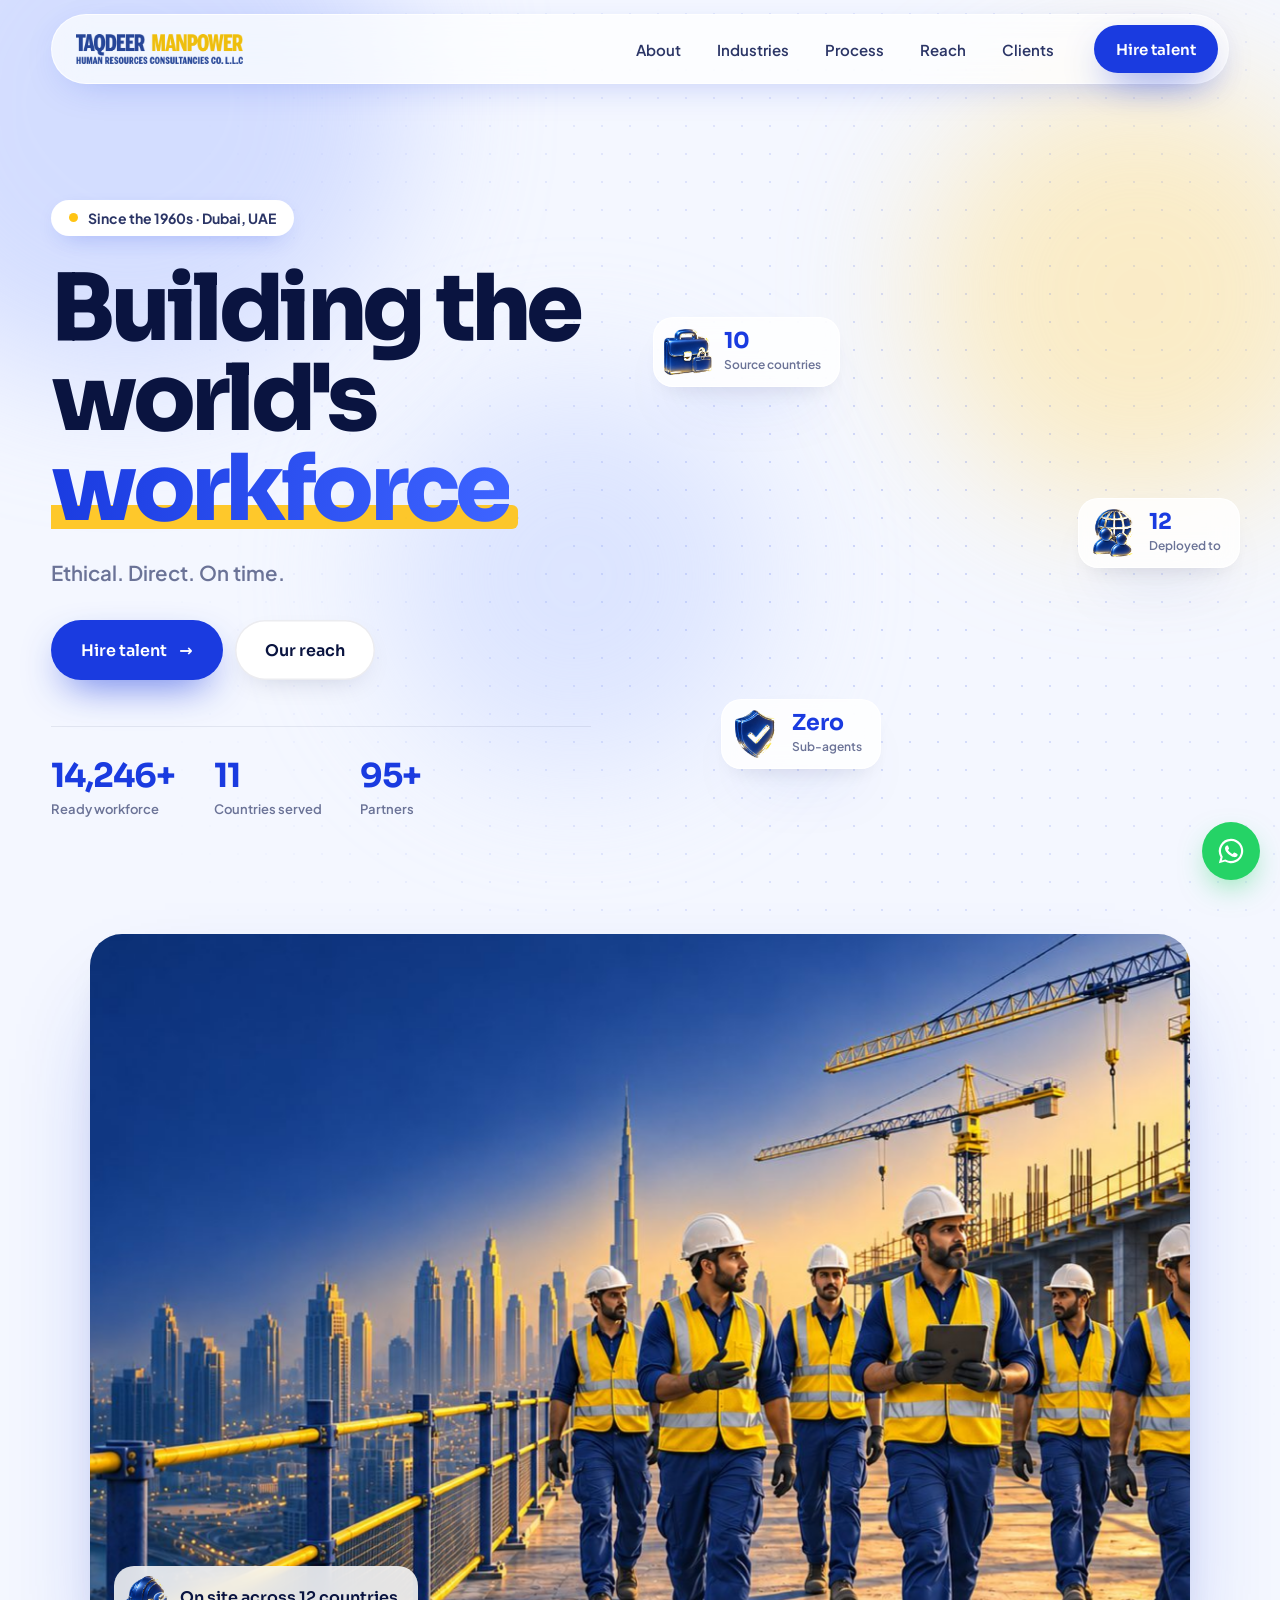
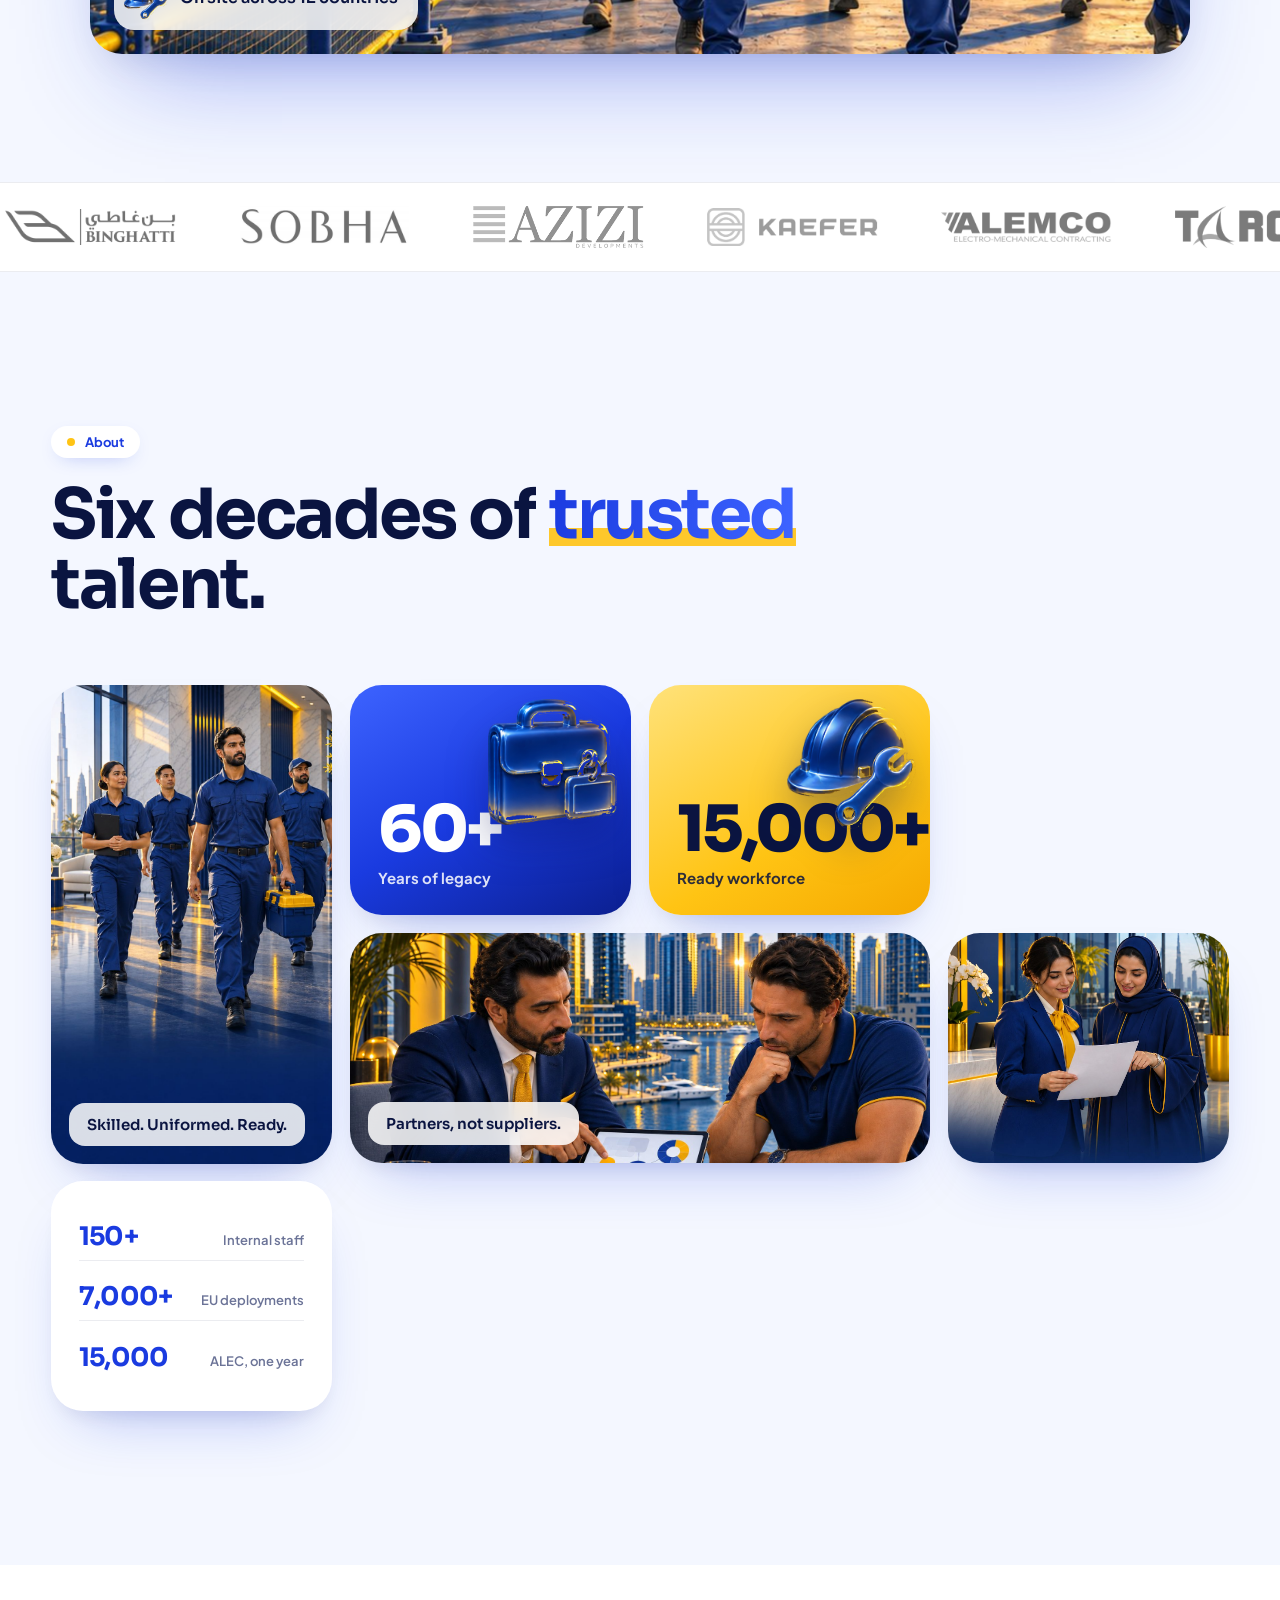
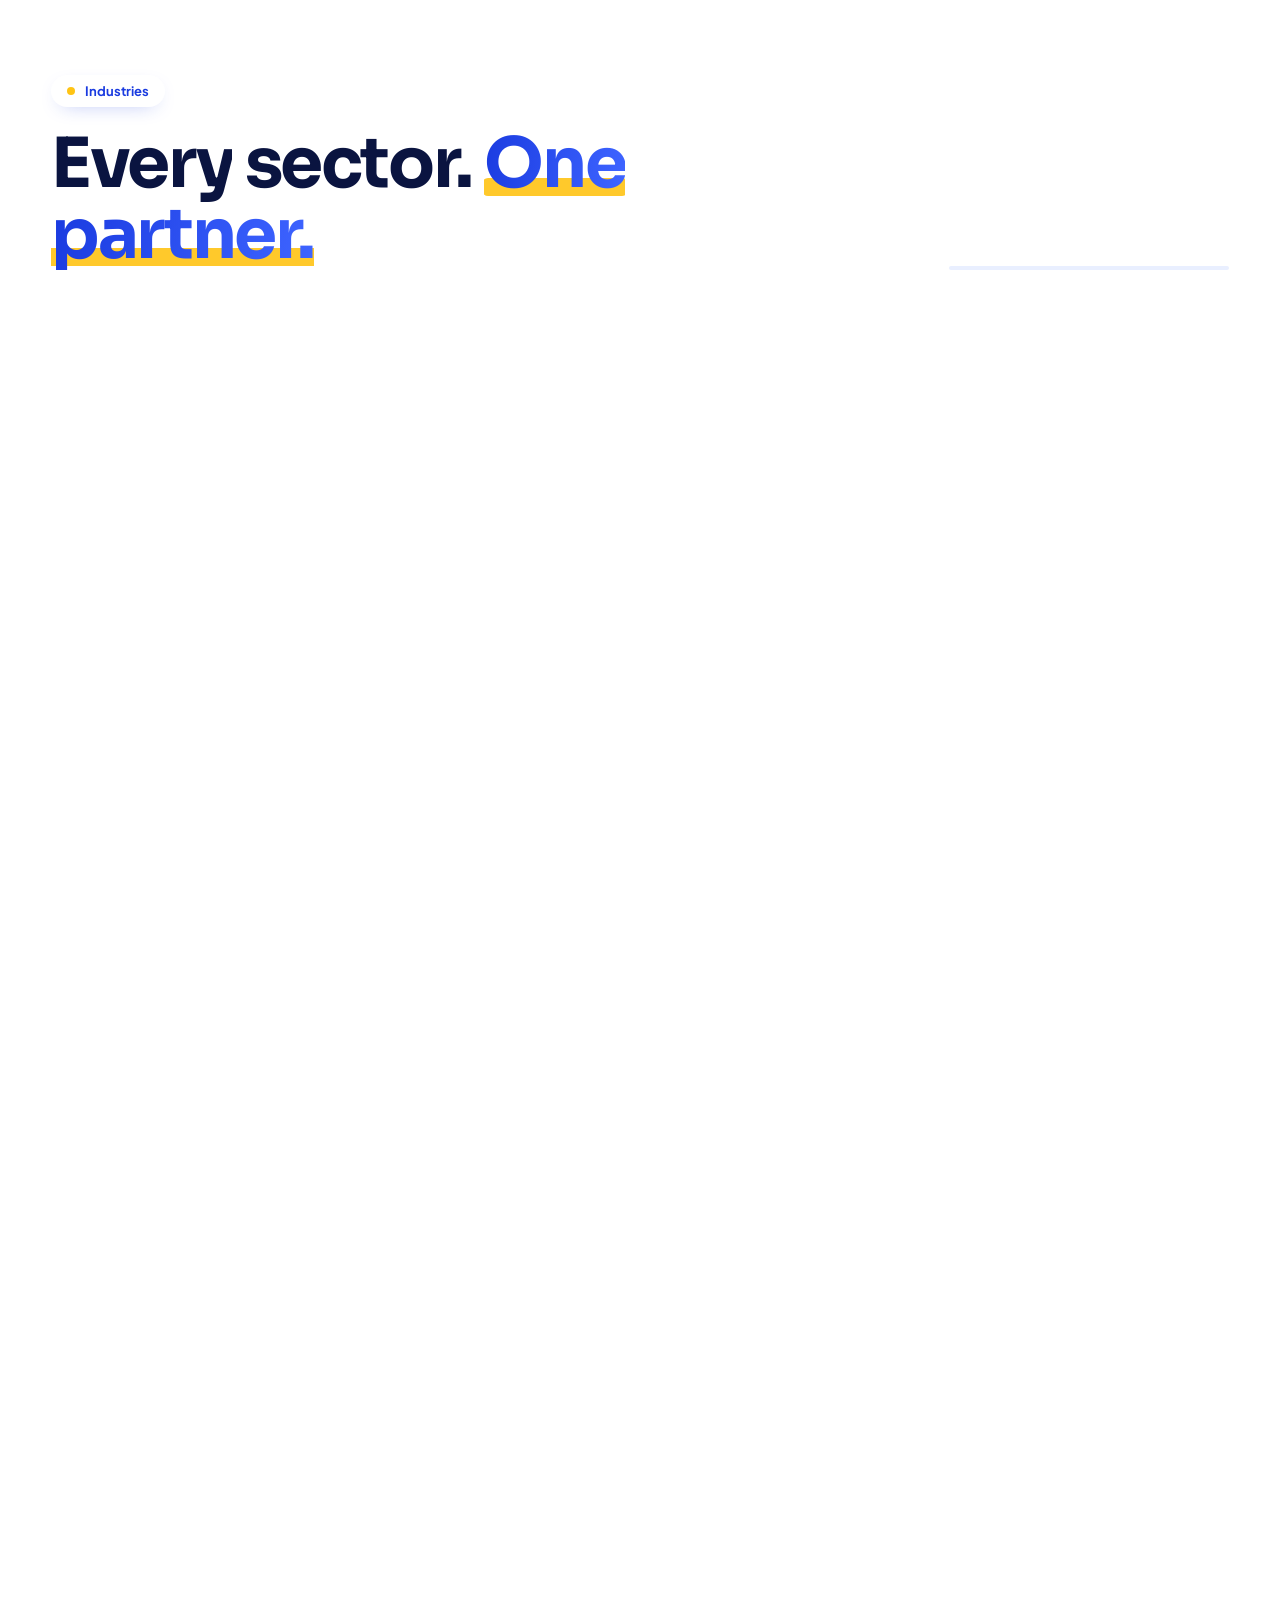
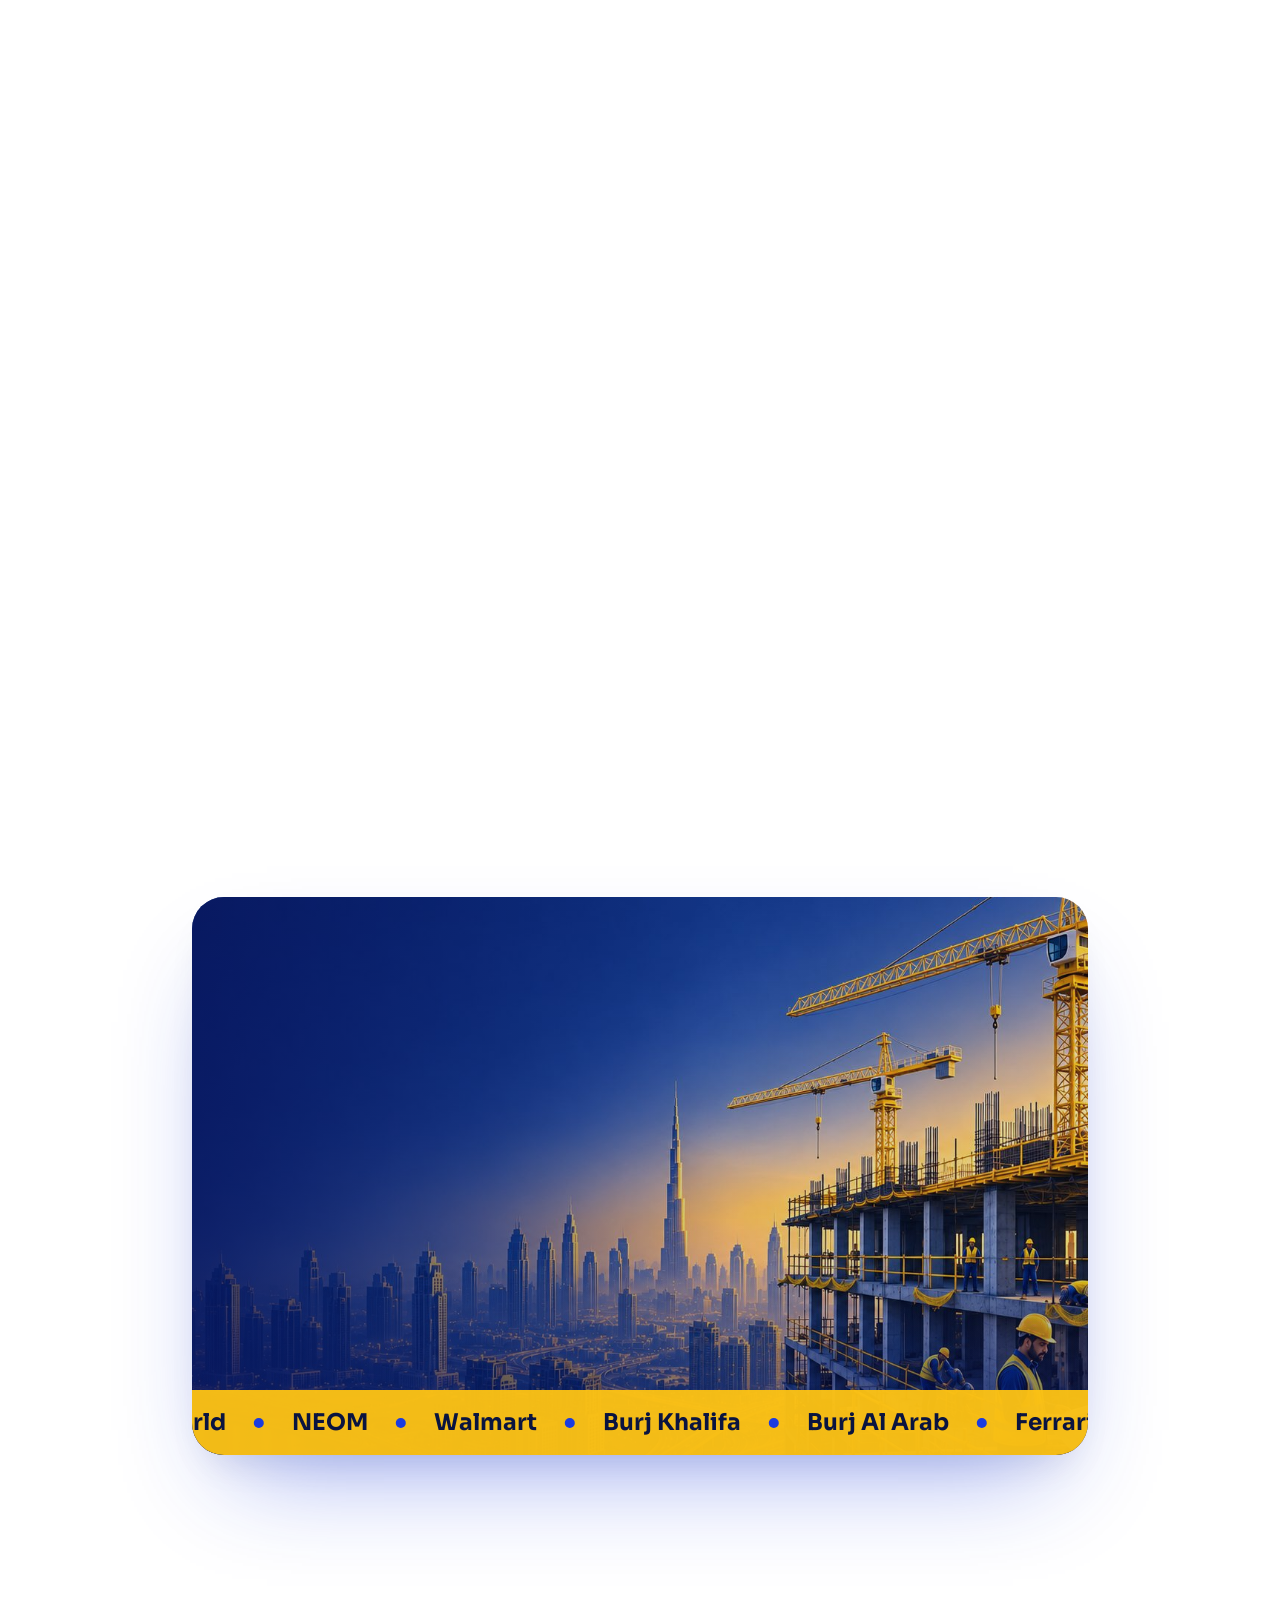
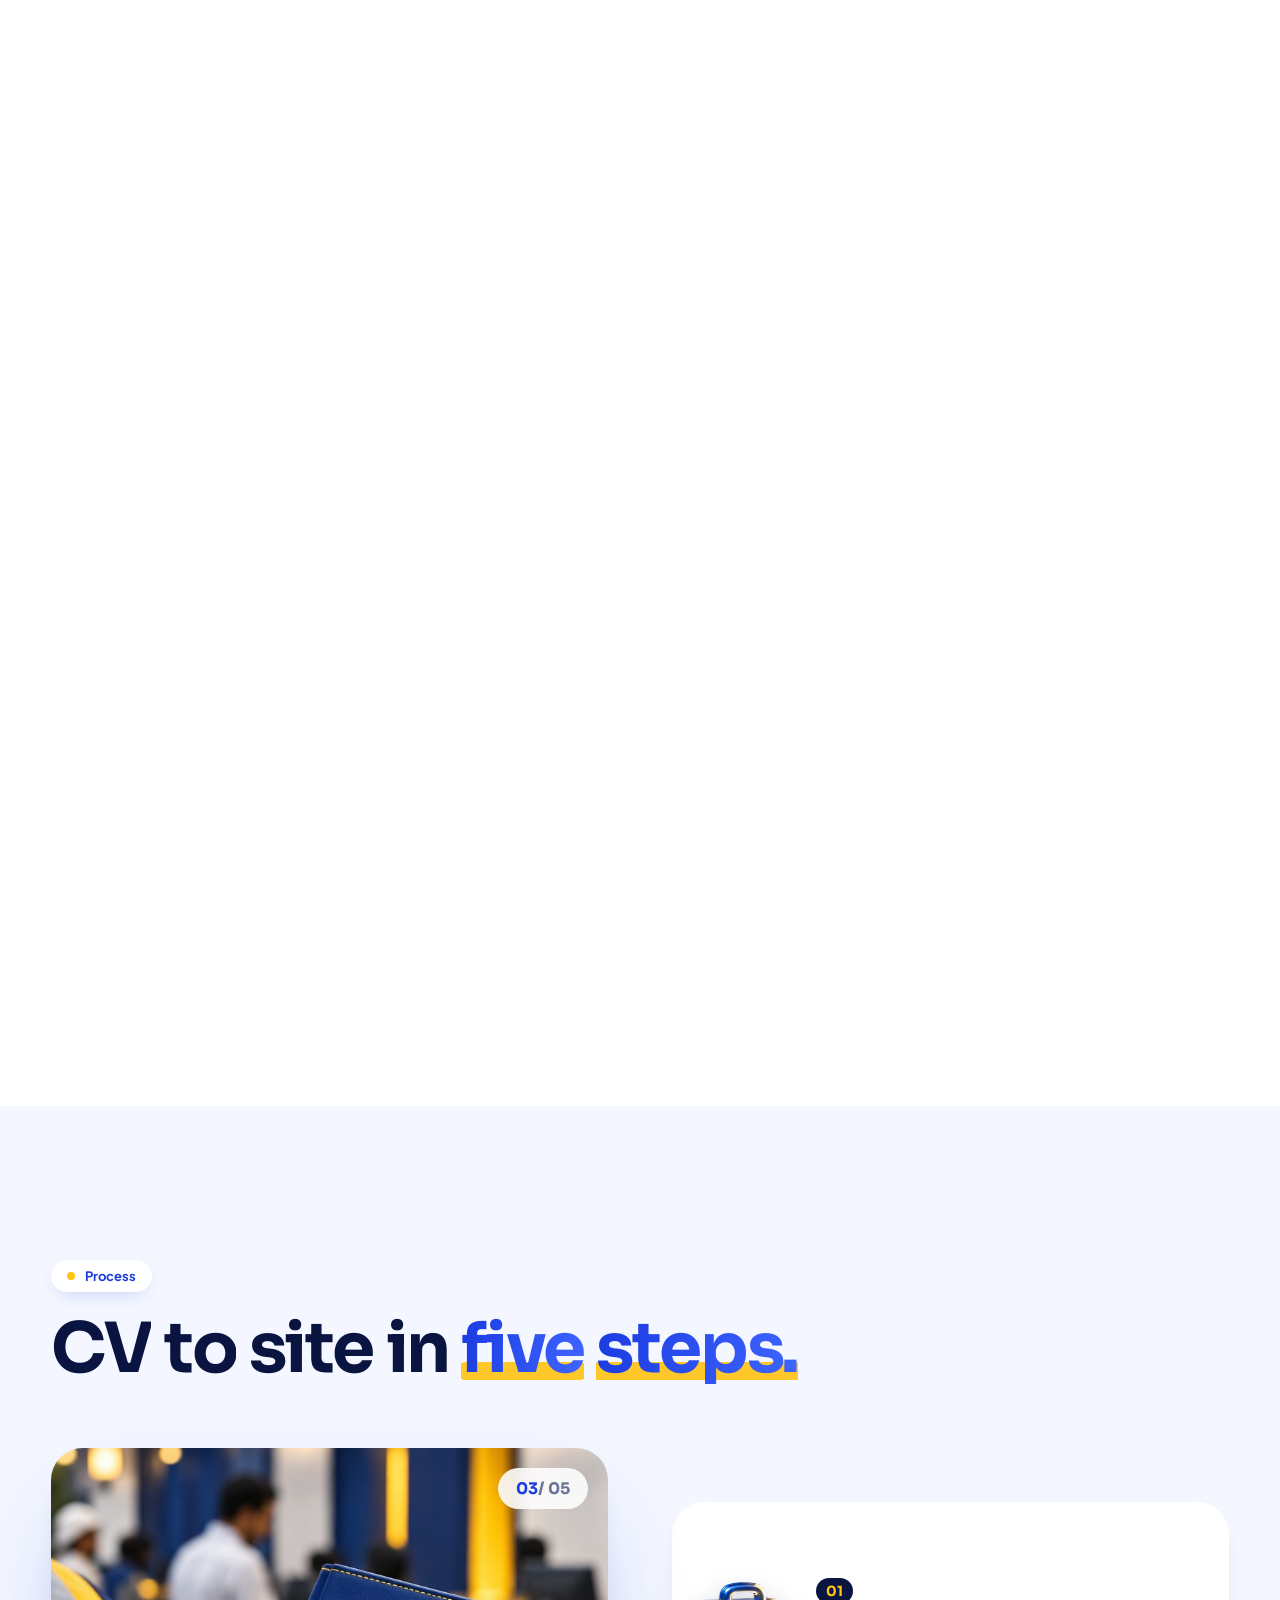
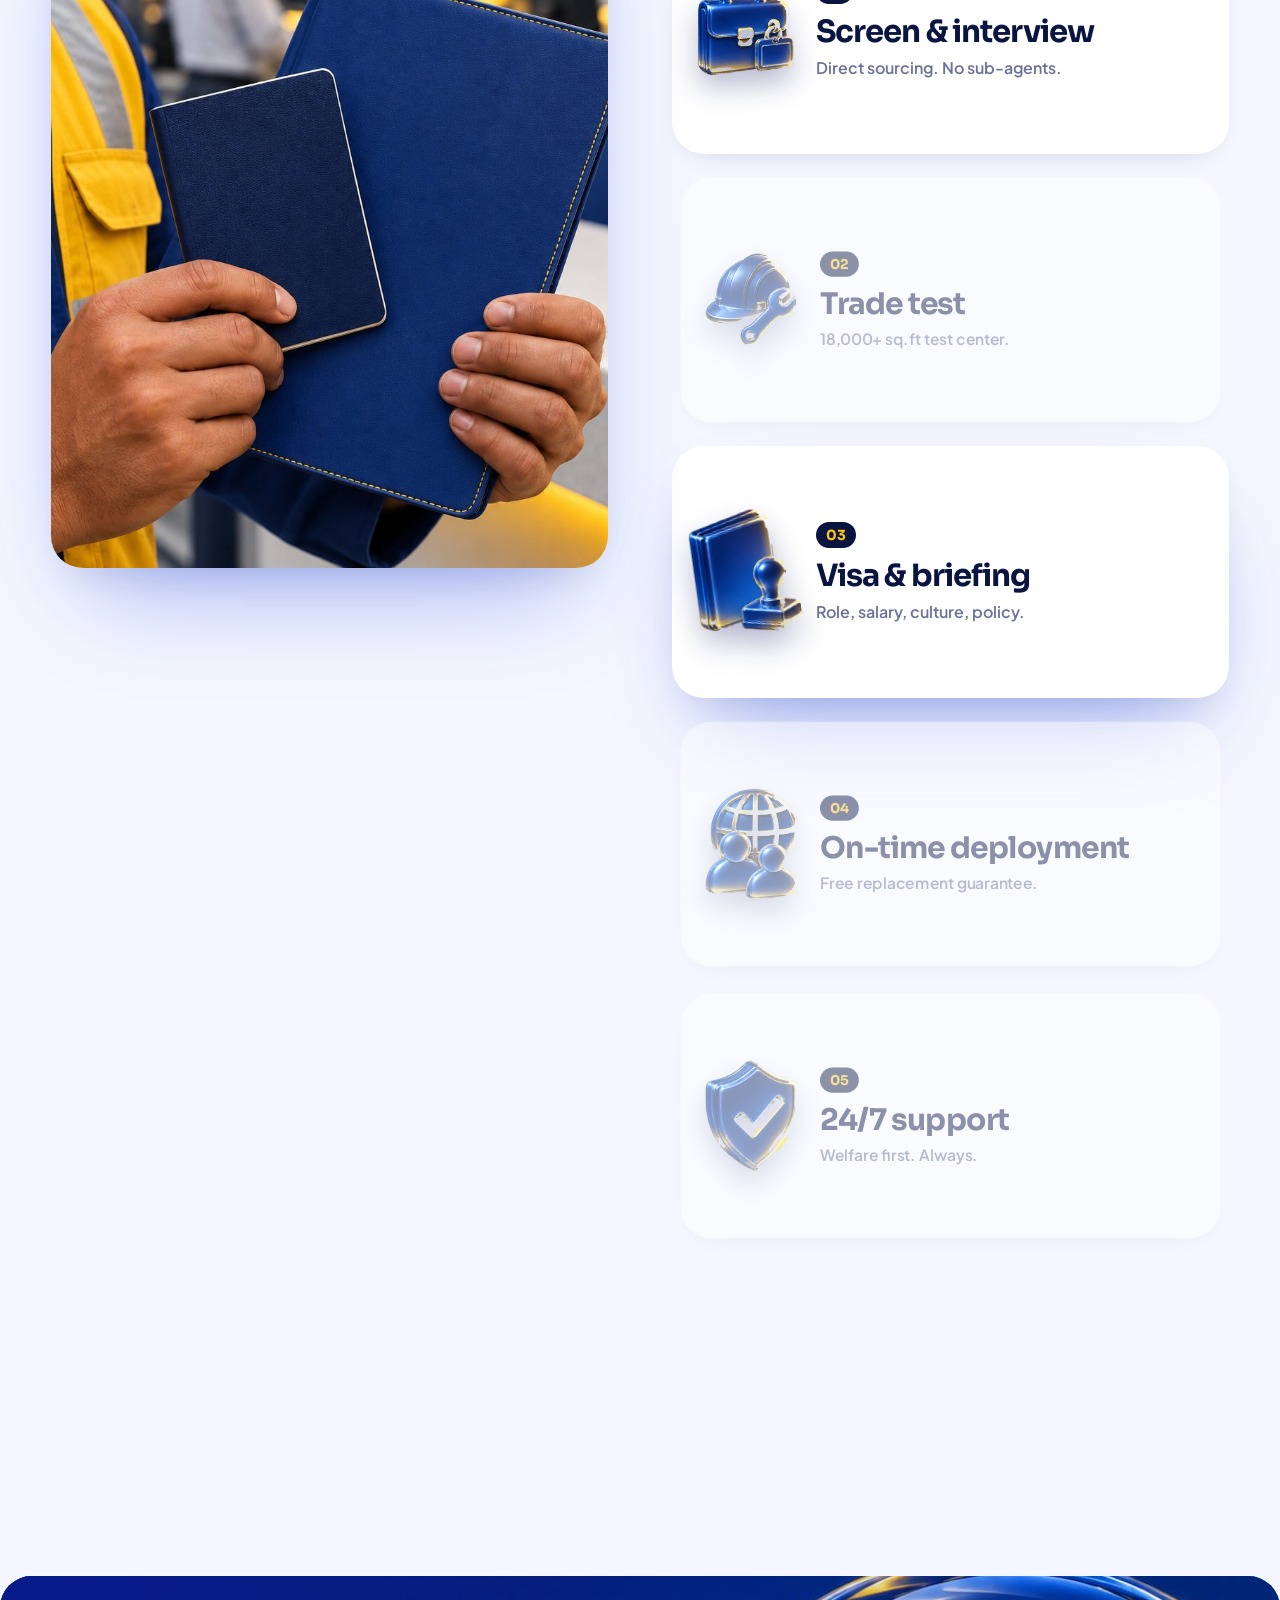
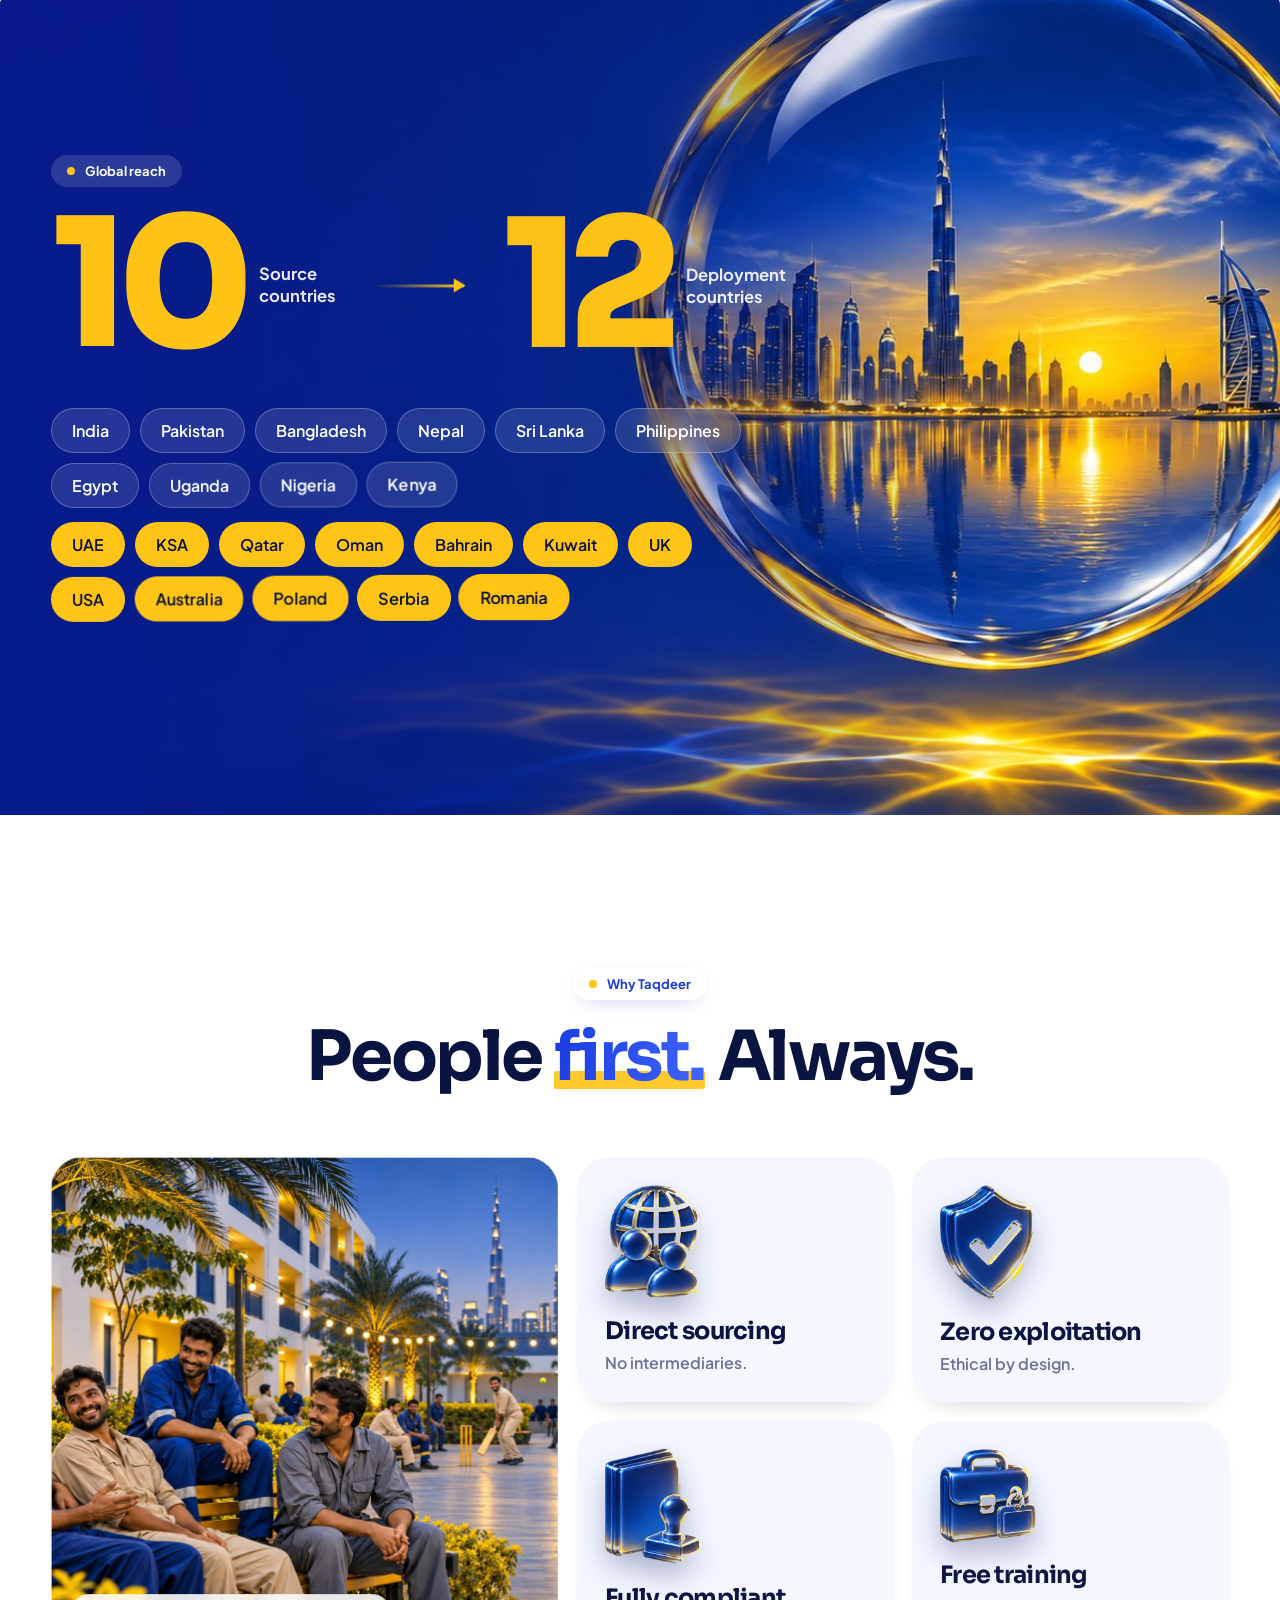
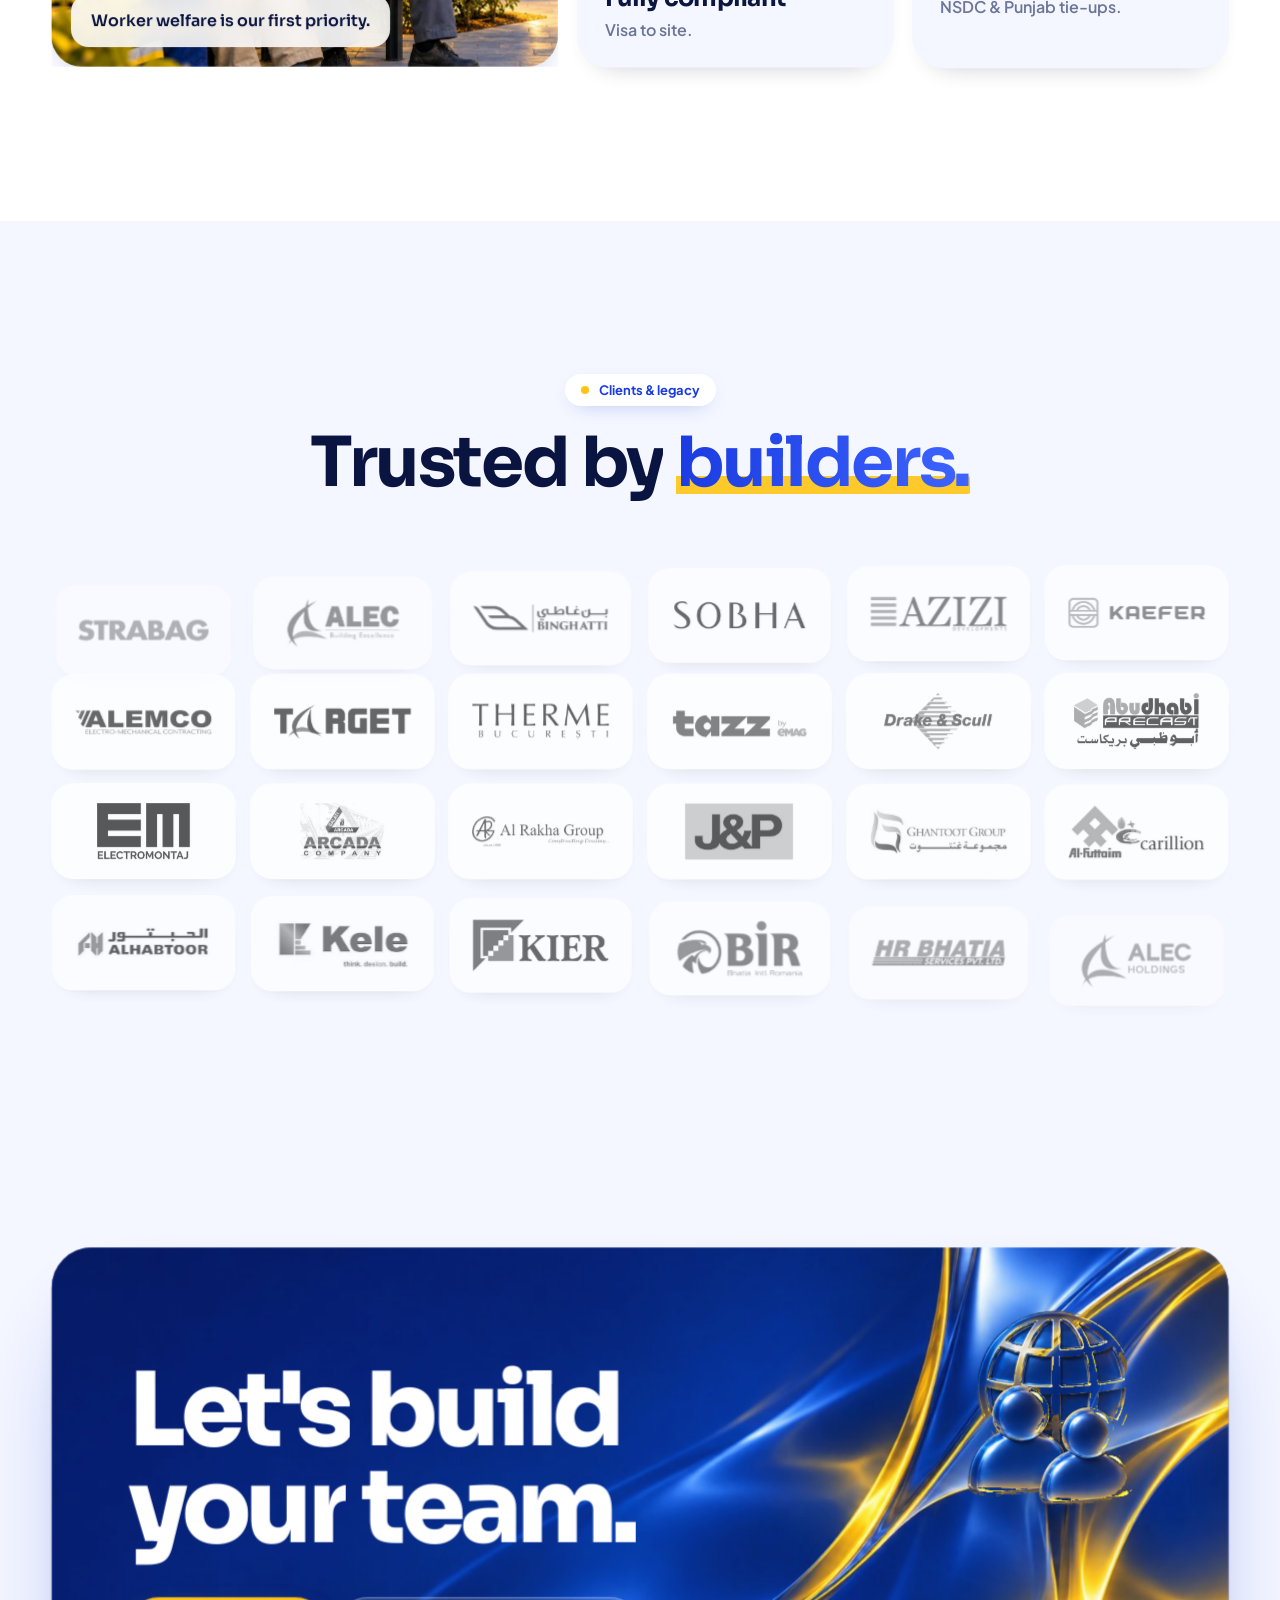
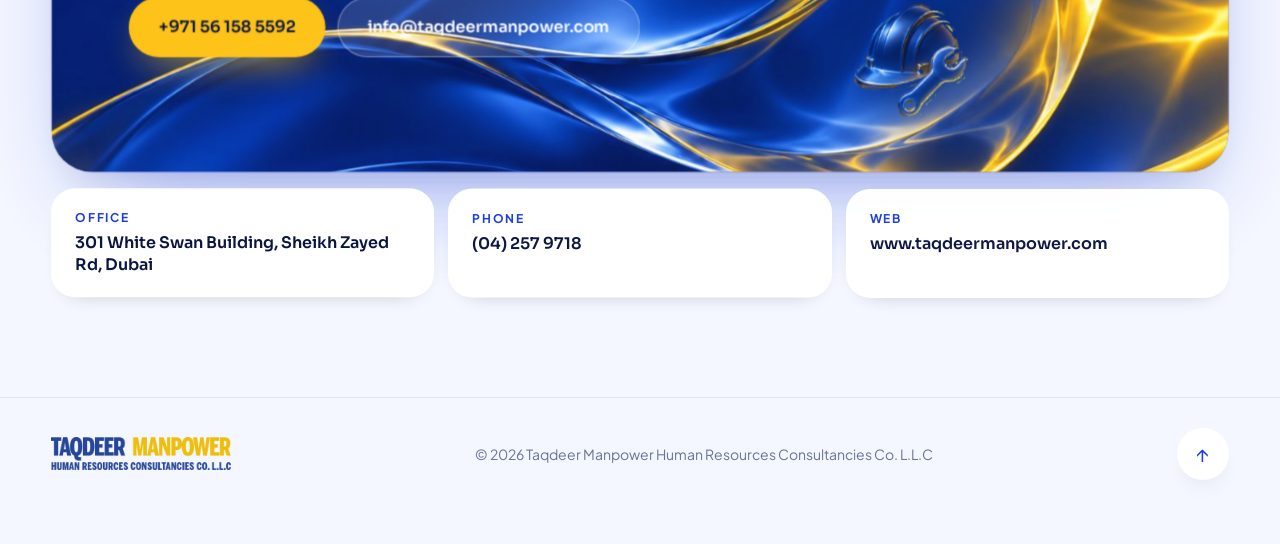
==== commit 22aace4f: "Redesign v4: light theme, interactive 3D globe, brand photography and 3D icons - Light, airy layout " ====
--- a/index.html
+++ b/index.html
@@ -3,375 +3,279 @@
 <head>
 <meta charset="utf-8">
 <meta name="viewport" content="width=device-width, initial-scale=1">
-<title>Taqdeer Manpower — Global Workforce Partner</title>
-<meta name="description" content="Taqdeer Manpower — ethical, direct-sourced skilled manpower for construction, energy, MEP, hospitality and more. Since the 1960s. Dubai, UAE.">
-<meta name="theme-color" content="#04114a">
+<title>Taqdeer Manpower — Building the World's Workforce</title>
+<meta name="description" content="Taqdeer Manpower — ethical, direct-sourced skilled manpower from 10 countries to 12. Construction, oil & gas, MEP, hospitality, facilities, logistics. Dubai, UAE.">
+<meta name="theme-color" content="#f4f7ff">
 <link rel="icon" type="image/png" href="images/favicon.png">
 <link rel="preconnect" href="https://fonts.googleapis.com">
 <link rel="preconnect" href="https://fonts.gstatic.com" crossorigin>
-<link href="https://fonts.googleapis.com/css2?family=Barlow+Condensed:wght@500;700;800;900&family=Manrope:wght@400;500;600;700;800&display=swap" rel="stylesheet">
+<link href="https://fonts.googleapis.com/css2?family=Sora:wght@400;500;600;700;800&family=Plus+Jakarta+Sans:wght@400;500;600;700&display=swap" rel="stylesheet">
 <link rel="stylesheet" href="vendor/lenis.css">
 <link rel="stylesheet" href="css/style.css">
-<script>
-/* If one of your images in images/new/ is missing, show the stand-in photo instead */
-document.addEventListener("error",function(e){var t=e.target;if(t.tagName==="IMG"&&t.dataset.fallback&&t.src.indexOf(t.dataset.fallback)<0){t.src=t.dataset.fallback;t.classList.add("is-fallback");}},true);
-</script>
 </head>
 <body class="is-loading">
 
-<!-- ============ LOADER ============ -->
+<!-- Loader -->
 <div class="loader" aria-hidden="true">
-  <div class="loader__panel loader__panel--top"></div>
-  <div class="loader__panel loader__panel--bot"></div>
-  <div class="loader__inner">
-    <div class="loader__logo">
-      <img src="images/logo-white.png" alt="" class="loader__base">
-      <div class="loader__fill"><img src="images/logo-white.png" alt=""></div>
-    </div>
-    <div class="loader__count"><span>0</span></div>
-  </div>
+  <div class="loader__ring"><img src="img/icons/global.png" alt=""></div>
+  <img src="images/logo.png" alt="" class="loader__logo">
+  <div class="loader__bar"><span></span></div>
 </div>
 
-<div class="grain" aria-hidden="true"></div>
-<div class="cursor" aria-hidden="true"><span class="cursor__dot"></span><span class="cursor__label"></span></div>
+<div class="cursor" aria-hidden="true"></div>
 <div class="progress" aria-hidden="true"></div>
-<div class="trade-float" aria-hidden="true"><div class="trade-float__inner"></div></div>
-
-<!-- ============ NAV ============ -->
+
+<!-- Nav -->
 <header class="nav">
-  <a href="#top" class="nav__logo" aria-label="Taqdeer Manpower home"><img src="images/logo-white.png" alt="Taqdeer Manpower"></a>
-  <nav class="nav__links" aria-label="Main">
-    <a href="#industries">Industries</a>
-    <a href="#projects">Projects</a>
-    <a href="#trades">Trades</a>
-    <a href="#process">Process</a>
-    <a href="#clients">Clients</a>
-  </nav>
-  <a href="#contact" class="btn btn--gold nav__cta magnetic"><span>Hire Talent</span><i class="arrow">→</i></a>
-  <button class="nav__burger" aria-label="Open menu" aria-expanded="false"><span></span><span></span></button>
+  <div class="nav__pill">
+    <a href="#top" class="nav__logo" aria-label="Taqdeer Manpower home"><img src="images/logo.png" alt="Taqdeer Manpower"></a>
+    <nav class="nav__links" aria-label="Main">
+      <a href="#about">About</a>
+      <a href="#industries">Industries</a>
+      <a href="#process">Process</a>
+      <a href="#reach">Reach</a>
+      <a href="#clients">Clients</a>
+    </nav>
+    <a href="#contact" class="btn btn--blue btn--sm magnetic"><span>Hire talent</span></a>
+    <button class="nav__burger" aria-label="Open menu" aria-expanded="false"><span></span><span></span></button>
+  </div>
 </header>
 
 <div class="menu" aria-hidden="true">
   <nav>
-    <a href="#industries"><small>01</small>Industries</a>
-    <a href="#projects"><small>02</small>Projects</a>
-    <a href="#trades"><small>03</small>Trades</a>
-    <a href="#process"><small>04</small>Process</a>
-    <a href="#clients"><small>05</small>Clients</a>
-    <a href="#contact"><small>06</small>Contact</a>
+    <a href="#about">About</a><a href="#industries">Industries</a><a href="#process">Process</a><a href="#reach">Reach</a><a href="#clients">Clients</a><a href="#contact">Contact</a>
   </nav>
-  <div class="menu__foot"><a href="tel:+971561585592">+971 56 158 5592</a><a href="mailto:info@taqdeermanpower.com">info@taqdeermanpower.com</a></div>
 </div>
 
 <main id="top">
 
-<!-- ============ HERO ============ -->
+<!-- ================= HERO ================= -->
 <section class="hero">
-  <div class="hero__frame">
-    <div class="hero__slides">
-      <img src="images/new/hero-1.jpg" data-mobile="images/new/hero-mobile-2.jpg" data-fallback="images/cranes-sunset.jpg" alt="" class="hero__img is-active">
-      <img src="images/new/hero-2.jpg" data-mobile="images/new/hero-mobile.jpg" data-fallback="images/city-helmet.jpg" alt="" class="hero__img">
-    </div>
-    <canvas class="waves hero__waves" data-alpha=".55"></canvas>
-    <div class="hero__shade"></div>
-  </div>
-
-  <div class="hero__content">
-    <p class="hero__kicker"><span class="dot"></span>Since the 1960s · Dubai</p>
-    <h1 class="hero__title">
-      <span class="ln"><span>Powering</span></span>
-      <span class="ln"><span>the world's</span></span>
-      <span class="ln"><span class="gold-text">workforce</span></span>
-    </h1>
-  </div>
-
-  <div class="hero__bar">
-    <div class="hero__ctas">
-      <a href="#contact" class="btn btn--gold magnetic"><span>Request Manpower</span><i class="arrow">→</i></a>
-      <a href="#projects" class="btn btn--glass magnetic"><span>Our Work</span></a>
-    </div>
-    <div class="hero__nums">
-      <div><b data-count="15000" data-suffix="+">0</b><small>Workforce</small></div>
-      <div><b data-count="12">0</b><small>Countries</small></div>
-      <div><b data-count="100" data-suffix="+">0</b><small>Partners</small></div>
-    </div>
-  </div>
-  <div class="hero__dots" aria-hidden="true"><span class="is-active"></span><span></span></div>
-  <div class="hero__scroll" aria-hidden="true"><span>Scroll</span><i></i></div>
-</section>
-
-<!-- ============ MANIFESTO (scroll-filled words) ============ -->
-<section class="manifesto">
-  <div class="wrap">
-    <p class="manifesto__text" data-fill>Six decades. Twelve countries. <em>Fifteen thousand</em> skilled hands. Sourced <em>directly.</em> Deployed <em>ethically.</em> Always on time.</p>
-  </div>
-</section>
-
-<!-- ============ EXPANDING IMAGE ============ -->
-<section class="expand">
-  <div class="expand__pin">
-    <div class="expand__side expand__side--l"><img src="images/new/office-staff.jpg" data-fallback="images/facility.jpg" alt=""></div>
-    <div class="expand__side expand__side--r"><img src="images/new/consultation.jpg" data-fallback="images/suit-helmet.jpg" alt=""></div>
-    <div class="expand__media">
-      <img src="images/new/team-lobby.jpg" data-fallback="images/helmet-man.jpg" alt="Taqdeer team">
-      <div class="expand__shade"></div>
-      <div class="expand__copy">
-        <span class="expand__big"><b data-count="60">0</b><sup>+</sup></span>
-        <span class="expand__label">Years of legacy</span>
-      </div>
-    </div>
-  </div>
-</section>
-
-<!-- ============ STATS ============ -->
-<section class="stats">
-  <canvas class="waves" data-alpha=".9"></canvas>
-  <div class="wrap stats__grid">
-    <div class="stat"><b data-count="150" data-suffix="+">0</b><span>Internal staff</span></div>
-    <div class="stat"><b data-count="15000" data-suffix="+">0</b><span>Ready workforce</span></div>
-    <div class="stat"><b data-count="7000" data-suffix="+">0</b><span>EU deployments</span></div>
-    <div class="stat"><b data-count="15000">0</b><span>For ALEC in one year</span></div>
-  </div>
-</section>
-
-<!-- ============ INDUSTRIES (stacking cards) ============ -->
+  <div class="hero__bg" aria-hidden="true">
+    <span class="blob blob--a"></span><span class="blob blob--b"></span><span class="blob blob--c"></span>
+    <div class="hero__grid"></div>
+  </div>
+
+  <div class="wrap hero__inner">
+    <div class="hero__copy">
+      <span class="chip reveal-h"><i class="chip__dot"></i>Since the 1960s · Dubai, UAE</span>
+      <h1 class="hero__title">
+        <span class="ln"><span>Building the</span></span>
+        <span class="ln"><span>world's <em class="hl">workforce</em></span></span>
+      </h1>
+      <p class="hero__sub reveal-h">Ethical. Direct. On time.</p>
+      <div class="hero__ctas reveal-h">
+        <a href="#contact" class="btn btn--blue magnetic"><span>Hire talent</span><i>→</i></a>
+        <a href="#reach" class="btn btn--ghost magnetic"><span>Our reach</span></a>
+      </div>
+      <div class="hero__stats reveal-h">
+        <div><b data-count="15000" data-suffix="+">0</b><small>Ready workforce</small></div>
+        <div><b data-count="12">0</b><small>Countries served</small></div>
+        <div><b data-count="100" data-suffix="+">0</b><small>Partners</small></div>
+      </div>
+    </div>
+
+    <div class="hero__3d">
+      <canvas id="globe" aria-label="3D globe showing Taqdeer's sourcing and deployment network"></canvas>
+      <div class="float-chip float-chip--a"><img src="img/icons/recruitment.png" alt=""><div><b>10</b><small>Source countries</small></div></div>
+      <div class="float-chip float-chip--b"><img src="img/icons/global.png" alt=""><div><b>12</b><small>Deployed to</small></div></div>
+      <div class="float-chip float-chip--c"><img src="img/icons/safety.png" alt=""><div><b>Zero</b><small>Sub-agents</small></div></div>
+    </div>
+  </div>
+
+  <!-- image that grows on scroll -->
+  <div class="hero__reel">
+    <div class="reel">
+      <img src="img/hero-team.jpg" alt="Taqdeer workforce on site in Dubai" class="reel__img reel__img--d">
+      <img src="img/hero-mobile-team.jpg" alt="" class="reel__img reel__img--m">
+      <div class="reel__tag"><img src="img/icons/construction.png" alt=""><span>On site across 12 countries</span></div>
+    </div>
+  </div>
+</section>
+
+<!-- ================= LOGO STRIP ================= -->
+<section class="strip" aria-label="Clients">
+  <div class="strip__track">
+    <img src="images/logos/strabag.png" alt="Strabag"><img src="images/logos/alec.png" alt="ALEC"><img src="images/logos/binghatti.png" alt="Binghatti"><img src="images/logos/sobha.png" alt="Sobha"><img src="images/logos/azizi.png" alt="Azizi"><img src="images/logos/kaefer.png" alt="Kaefer"><img src="images/logos/alemco.png" alt="Alemco"><img src="images/logos/target.png" alt="Target"><img src="images/logos/therme.png" alt="Therme"><img src="images/logos/drake.png" alt="Drake &amp; Scull"><img src="images/logos/jp.png" alt="J&amp;P"><img src="images/logos/alhabtoor.png" alt="Al Habtoor"><img src="images/logos/kier.png" alt="Kier">
+  </div>
+</section>
+
+<!-- ================= ABOUT (bento) ================= -->
+<section class="about" id="about">
+  <div class="wrap">
+    <div class="head">
+      <span class="eyebrow">About</span>
+      <h2 class="h2 split">Six decades of <em class="hl">trusted</em> talent.</h2>
+    </div>
+
+    <div class="bento">
+      <figure class="tile tile--photo tile--tall tilt"><img src="img/team.jpg" alt="Taqdeer facilities team"><figcaption>Skilled. Uniformed. Ready.</figcaption></figure>
+
+      <div class="tile tile--blue tilt">
+        <img src="img/icons/recruitment.png" alt="" class="tile__icon">
+        <b class="tile__num"><span data-count="60">0</span>+</b>
+        <span class="tile__label">Years of legacy</span>
+      </div>
+
+      <div class="tile tile--gold tilt">
+        <img src="img/icons/construction.png" alt="" class="tile__icon">
+        <b class="tile__num"><span data-count="15000">0</span>+</b>
+        <span class="tile__label">Ready workforce</span>
+      </div>
+
+      <figure class="tile tile--photo tile--wide tilt"><img src="img/consult.jpg" alt="Client consultation"><figcaption>Partners, not suppliers.</figcaption></figure>
+
+      <figure class="tile tile--photo tilt"><img src="img/office.jpg" alt="Taqdeer office team"></figure>
+
+      <div class="tile tile--white tilt">
+        <div class="mini"><b data-count="150" data-suffix="+">0</b><span>Internal staff</span></div>
+        <div class="mini"><b data-count="7000" data-suffix="+">0</b><span>EU deployments</span></div>
+        <div class="mini"><b data-count="15000">0</b><span>ALEC, one year</span></div>
+      </div>
+    </div>
+  </div>
+</section>
+
+<!-- ================= INDUSTRIES (horizontal) ================= -->
 <section class="industries" id="industries">
-  <div class="wrap head">
-    <span class="tag">Industries</span>
-    <h2 class="title split-up">Every sector.<br><span class="gold-text">One partner.</span></h2>
-  </div>
-
-  <div class="stack wrap">
-    <article class="card">
-      <img src="images/new/hero-1.jpg" data-fallback="images/sec-construction.jpg" alt="" class="card__img">
-      <div class="card__body">
-        <span class="card__n">01 / 06</span>
-        <svg class="card__icon" viewBox="0 0 48 48"><path d="M8 34h32M12 34V22a12 12 0 0 1 24 0v12M24 10v6M18 22h12"/></svg>
-        <h3>Construction &amp;<br>Infrastructure</h3>
-      </div>
-    </article>
-    <article class="card">
-      <img src="images/new/oil-gas.jpg" data-fallback="images/sec-oil-gas.jpg" alt="" class="card__img">
-      <div class="card__body">
-        <span class="card__n">02 / 06</span>
-        <svg class="card__icon" viewBox="0 0 48 48"><path d="M6 30h10m16 0h10M16 24h16v12H16zM24 24V14M18 10h12M24 10v4"/></svg>
-        <h3>Oil &amp; Gas</h3>
-      </div>
-    </article>
-    <article class="card">
-      <img src="images/new/mep-engineer.jpg" data-fallback="images/sec-mep.jpg" alt="" class="card__img">
-      <div class="card__body">
-        <span class="card__n">03 / 06</span>
-        <svg class="card__icon" viewBox="0 0 48 48"><path d="M26 6 14 26h10l-2 16 12-20H24z"/></svg>
-        <h3>MEP &amp; Electro-<br>Mechanical</h3>
-      </div>
-    </article>
-    <article class="card">
-      <img src="images/new/chef.jpg" data-fallback="images/sec-hospitality.jpg" alt="" class="card__img">
-      <div class="card__body">
-        <span class="card__n">04 / 06</span>
-        <svg class="card__icon" viewBox="0 0 48 48"><path d="M8 34h32M10 34a14 14 0 0 1 28 0M24 16v4M20 12h8"/></svg>
-        <h3>Hospitality &amp;<br>Resorts</h3>
-      </div>
-    </article>
-    <article class="card">
-      <img src="images/new/staff-portrait.jpg" data-fallback="images/sec-facilities.jpg" alt="" class="card__img">
-      <div class="card__body">
-        <span class="card__n">05 / 06</span>
-        <svg class="card__icon" viewBox="0 0 48 48"><path d="M10 42V8h20v34M30 18h8v24M16 14h4m-4 8h4m-4 8h4M6 42h36"/></svg>
-        <h3>Facilities<br>Management</h3>
-      </div>
-    </article>
-    <article class="card">
-      <img src="images/new/logistics.jpg" data-fallback="images/sec-logistics.jpg" alt="" class="card__img">
-      <div class="card__body">
-        <span class="card__n">06 / 06</span>
-        <svg class="card__icon" viewBox="0 0 48 48"><path d="M8 16l16-8 16 8v16l-16 8-16-8zM8 16l16 8 16-8M24 24v16"/></svg>
-        <h3>Logistics &amp;<br>Delivery</h3>
-      </div>
-    </article>
-  </div>
-
-  <div class="more" aria-label="More sectors">
-    <div class="more__track">
-      <span>Aviation</span><i>✦</i><span>Food &amp; Manufacturing</span><i>✦</i><span>Dairy &amp; Food Processing</span><i>✦</i><span>Seaports &amp; Shipyards</span><i>✦</i><span>Solar &amp; Renewables</span><i>✦</i>
-    </div>
-  </div>
-</section>
-
-<!-- ============ LANDMARKS (horizontal) ============ -->
-<section class="projects" id="projects">
-  <div class="projects__pin">
+  <div class="industries__pin">
     <div class="wrap head head--row">
       <div>
-        <span class="tag">Landmarks</span>
-        <h2 class="title split-up">Built by<br><span class="gold-text">our people.</span></h2>
-      </div>
-      <div class="projects__count"><b>01</b><span>/ 05</span></div>
-    </div>
-    <div class="projects__track">
-      <article class="proj proj--tall">
-        <div class="proj__sky"></div><img src="images/burj-khalifa.png" alt="Burj Khalifa" class="proj__cut">
-        <div class="proj__cap"><span>Dubai</span><h3>Burj Khalifa</h3></div>
+        <span class="eyebrow">Industries</span>
+        <h2 class="h2 split">Every sector. <em class="hl">One partner.</em></h2>
+      </div>
+      <div class="hbar" aria-hidden="true"><span></span></div>
+    </div>
+    <div class="rail">
+      <article class="icard"><div class="icard__img"><img src="img/briefing.jpg" alt=""></div><img src="img/icons/construction.png" alt="" class="icard__icon"><h3>Construction</h3><p>Infrastructure · Civil</p></article>
+      <article class="icard"><div class="icard__img"><img src="img/oilgas.jpg" alt=""></div><img src="img/icons/oilgas.png" alt="" class="icard__icon"><h3>Oil &amp; Gas</h3><p>Refineries · Rigging</p></article>
+      <article class="icard"><div class="icard__img"><img src="img/mep.jpg" alt=""></div><img src="img/icons/facilities.png" alt="" class="icard__icon"><h3>MEP</h3><p>Electrical · HVAC · Plumbing</p></article>
+      <article class="icard"><div class="icard__img"><img src="img/chef.jpg" alt=""></div><img src="img/icons/hospitality.png" alt="" class="icard__icon"><h3>Hospitality</h3><p>Hotels · Resorts · F&amp;B</p></article>
+      <article class="icard"><div class="icard__img"><img src="img/staff.jpg" alt=""></div><img src="img/icons/safety.png" alt="" class="icard__icon"><h3>Facilities</h3><p>Security · Maintenance</p></article>
+      <article class="icard"><div class="icard__img"><img src="img/logistics.jpg" alt=""></div><img src="img/icons/logistics.png" alt="" class="icard__icon"><h3>Logistics</h3><p>Warehousing · Delivery</p></article>
+      <article class="icard"><div class="icard__img"><img src="img/driver.jpg" alt=""></div><img src="img/icons/transport.png" alt="" class="icard__icon"><h3>Transport</h3><p>Drivers · Operators</p></article>
+      <article class="icard icard--more">
+        <span>+5 more</span>
+        <ul><li>Aviation</li><li>Seaports</li><li>Solar</li><li>Manufacturing</li><li>Food processing</li></ul>
+        <a href="#contact" class="btn btn--gold magnetic"><span>Talk to us</span><i>→</i></a>
       </article>
-      <article class="proj proj--tall">
-        <div class="proj__sky proj__sky--b"></div><img src="images/burj-al-arab.png" alt="Burj Al Arab" class="proj__cut">
-        <div class="proj__cap"><span>Dubai</span><h3>Burj Al Arab</h3></div>
-      </article>
-      <article class="proj"><img src="images/ferrari-world.jpg" alt="Ferrari World" class="proj__img"><div class="proj__cap"><span>Abu Dhabi</span><h3>Ferrari World</h3></div></article>
-      <article class="proj"><img src="images/neom.jpg" alt="NEOM" class="proj__img"><div class="proj__cap"><span>Saudi Arabia</span><h3>NEOM</h3></div></article>
-      <article class="proj"><img src="images/walmart.jpg" alt="Walmart" class="proj__img"><div class="proj__cap"><span>USA &amp; International</span><h3>Walmart</h3></div></article>
-      <a href="#contact" class="proj proj--cta"><span>Your project</span><b>Next.</b><i class="arrow">→</i></a>
-    </div>
-  </div>
-</section>
-
-<!-- ============ TRADES (hover reveal list) ============ -->
-<section class="trades" id="trades">
-  <div class="wrap head head--row">
-    <div>
-      <span class="tag">Trades</span>
-      <h2 class="title split-up">Every skill,<br><span class="gold-text">covered.</span></h2>
-    </div>
-    <p class="head__aside">11 trades · tested · ready</p>
-  </div>
-  <ul class="tlist wrap">
-    <li data-img="images/trade-electricians.jpg"><span>01</span><b>Electricians</b><i class="arrow">→</i></li>
-    <li data-img="images/new/welding-test.jpg" data-fallback="images/trade-welders.jpg"><span>02</span><b>Welders</b><i class="arrow">→</i></li>
-    <li data-img="images/trade-plumbers.jpg"><span>03</span><b>Plumbers</b><i class="arrow">→</i></li>
-    <li data-img="images/new/mep-engineer.jpg" data-fallback="images/trade-hvac.jpg"><span>04</span><b>HVAC Technicians</b><i class="arrow">→</i></li>
-    <li data-img="images/trade-pipe-fitters.jpg"><span>05</span><b>Pipe Fitters</b><i class="arrow">→</i></li>
-    <li data-img="images/trade-steel-fixers.jpg"><span>06</span><b>Steel Fixers</b><i class="arrow">→</i></li>
-    <li data-img="images/trade-masons.jpg"><span>07</span><b>Masons</b><i class="arrow">→</i></li>
-    <li data-img="images/trade-carpenters.jpg"><span>08</span><b>Carpenters</b><i class="arrow">→</i></li>
-    <li data-img="images/trade-scaffolders.jpg"><span>09</span><b>Scaffolders</b><i class="arrow">→</i></li>
-    <li data-img="images/new/driver.jpg" data-fallback="images/trade-operators.jpg"><span>10</span><b>Operators &amp; Drivers</b><i class="arrow">→</i></li>
-    <li data-img="images/trade-helpers.jpg"><span>11</span><b>Helpers &amp; General</b><i class="arrow">→</i></li>
-  </ul>
-</section>
-
-<!-- ============ GLOBAL ============ -->
-<section class="global">
-  <div class="global__bg">
-    <img src="images/new/globe-dubai.jpg" alt="" onerror="this.remove()">
-    <div class="global__orb" aria-hidden="true"></div>
-  </div>
-  <div class="global__content">
-    <div class="wrap">
-      <span class="tag">Global network</span>
-      <h2 class="global__title">
-        <span class="gline"><b data-count="10">0</b><small>Source<br>countries</small></span>
-        <span class="gline"><b data-count="12">0</b><small>Deployment<br>countries</small></span>
-      </h2>
-    </div>
-    <div class="pills-row pills-row--l">
-      <div class="pills-track"><span>India</span><span>Pakistan</span><span>Bangladesh</span><span>Nepal</span><span>Sri Lanka</span><span>Philippines</span><span>Egypt</span><span>Uganda</span><span>Nigeria</span><span>Kenya</span></div>
-    </div>
-    <div class="pills-row pills-row--r">
-      <div class="pills-track gold"><span>Australia</span><span>USA</span><span>UK</span><span>KSA</span><span>UAE</span><span>Qatar</span><span>Oman</span><span>Bahrain</span><span>Kuwait</span><span>Poland</span><span>Serbia</span><span>Romania</span></div>
-    </div>
-  </div>
-</section>
-
-<!-- ============ WHY (expanding panels) ============ -->
+    </div>
+  </div>
+</section>
+
+<!-- ================= SHOWCASE (zoom) ================= -->
+<section class="show">
+  <div class="show__pin">
+    <div class="show__frame">
+      <img src="img/hero-cranes.jpg" alt="Taqdeer crews on a Dubai high-rise" class="show__img show__img--d">
+      <img src="img/hero-mobile-cranes.jpg" alt="" class="show__img show__img--m">
+      <div class="show__shade"></div>
+      <div class="show__copy">
+        <span class="eyebrow eyebrow--light">Landmarks</span>
+        <h2 class="show__title">Built by<br>our people.</h2>
+      </div>
+      <div class="show__marquee"><div class="show__track"><span>Burj Khalifa</span><i></i><span>Burj Al Arab</span><i></i><span>Ferrari World</span><i></i><span>NEOM</span><i></i><span>Walmart</span><i></i></div></div>
+    </div>
+  </div>
+</section>
+
+<!-- ================= PROCESS (sticky split) ================= -->
+<section class="process" id="process">
+  <div class="wrap">
+    <div class="head">
+      <span class="eyebrow">Process</span>
+      <h2 class="h2 split">CV to site in <em class="hl">five steps.</em></h2>
+    </div>
+    <div class="split-view">
+      <div class="sv__media">
+        <div class="sv__stack">
+          <img src="img/interview.jpg" alt="Candidate interview" class="is-on">
+          <img src="img/welding.jpg" alt="Practical trade test">
+          <img src="img/passport.jpg" alt="Visa and documents">
+          <img src="img/airport.jpg" alt="Arrival and deployment">
+          <img src="img/welfare.jpg" alt="Worker welfare and support">
+        </div>
+        <div class="sv__count"><b>01</b><span>/ 05</span></div>
+      </div>
+      <ol class="sv__steps">
+        <li class="step is-on"><img src="img/icons/recruitment.png" alt="" class="step__icon"><div><span>01</span><h3>Screen &amp; interview</h3><p>Direct sourcing. No sub-agents.</p></div><img src="img/interview.jpg" alt="" class="step__m"></li>
+        <li class="step"><img src="img/icons/construction.png" alt="" class="step__icon"><div><span>02</span><h3>Trade test</h3><p>18,000+ sq.ft test center.</p></div><img src="img/welding.jpg" alt="" class="step__m"></li>
+        <li class="step"><img src="img/icons/visa.png" alt="" class="step__icon"><div><span>03</span><h3>Visa &amp; briefing</h3><p>Role, salary, culture, policy.</p></div><img src="img/passport.jpg" alt="" class="step__m"></li>
+        <li class="step"><img src="img/icons/global.png" alt="" class="step__icon"><div><span>04</span><h3>On-time deployment</h3><p>Free replacement guarantee.</p></div><img src="img/airport.jpg" alt="" class="step__m"></li>
+        <li class="step"><img src="img/icons/safety.png" alt="" class="step__icon"><div><span>05</span><h3>24/7 support</h3><p>Welfare first. Always.</p></div><img src="img/welfare.jpg" alt="" class="step__m"></li>
+      </ol>
+    </div>
+  </div>
+</section>
+
+<!-- ================= REACH (one dark moment) ================= -->
+<section class="reach" id="reach">
+  <img src="img/globe.jpg" alt="" class="reach__bg">
+  <div class="wrap reach__inner">
+    <span class="eyebrow eyebrow--light">Global reach</span>
+    <div class="reach__nums">
+      <div><b data-count="10">0</b><span>Source<br>countries</span></div>
+      <i class="reach__arrow" aria-hidden="true"></i>
+      <div><b data-count="12">0</b><span>Deployment<br>countries</span></div>
+    </div>
+    <div class="cloud">
+      <span>India</span><span>Pakistan</span><span>Bangladesh</span><span>Nepal</span><span>Sri Lanka</span><span>Philippines</span><span>Egypt</span><span>Uganda</span><span>Nigeria</span><span>Kenya</span>
+    </div>
+    <div class="cloud cloud--gold">
+      <span>UAE</span><span>KSA</span><span>Qatar</span><span>Oman</span><span>Bahrain</span><span>Kuwait</span><span>UK</span><span>USA</span><span>Australia</span><span>Poland</span><span>Serbia</span><span>Romania</span>
+    </div>
+  </div>
+</section>
+
+<!-- ================= WHY ================= -->
 <section class="why">
-  <div class="wrap head">
-    <span class="tag">Why Taqdeer</span>
-    <h2 class="title split-up">People <span class="gold-text">first.</span></h2>
-  </div>
-  <div class="panels wrap">
-    <article class="panel is-open">
-      <img src="images/new/site-briefing.jpg" data-fallback="images/double-exposure.jpg" alt="">
-      <div class="panel__body">
-        <span class="panel__n">A</span>
-        <h3>Direct Sourcing</h3>
-        <ul><li>No sub-agents</li><li>No intermediaries</li><li>Full control</li></ul>
-      </div>
-    </article>
-    <article class="panel">
-      <img src="images/new/worker-welfare.jpg" data-fallback="images/worker-helmet-side.jpg" alt="">
-      <div class="panel__body">
-        <span class="panel__n">B</span>
-        <h3>Worker Welfare</h3>
-        <ul><li>Safety first</li><li>Ethical recruitment</li><li>Zero exploitation</li></ul>
-      </div>
-    </article>
-    <article class="panel">
-      <img src="images/new/welding-test.jpg" data-fallback="images/engineer.jpg" alt="">
-      <div class="panel__body">
-        <span class="panel__n">C</span>
-        <h3>Tested Skills</h3>
-        <ul><li>18,000+ sq.ft test center</li><li>International standards</li><li>Free training</li></ul>
-      </div>
-    </article>
-  </div>
-  <div class="wrap partners">
-    <img src="images/logos/bhatia.png" alt="Bhatia Trade Test Center">
-    <img src="images/logos/nsdc.png" alt="NSDC">
-    <span>NSDC &amp; Punjab Skill Development tie-ups</span>
-  </div>
-</section>
-
-<!-- ============ PROCESS (horizontal steps) ============ -->
-<section class="process" id="process">
-  <div class="process__pin">
-    <div class="wrap head head--row">
-      <div>
-        <span class="tag">Process</span>
-        <h2 class="title split-up">CV to site.<br><span class="gold-text">Six steps.</span></h2>
-      </div>
-      <div class="process__bar" aria-hidden="true"><span></span></div>
-    </div>
-    <div class="steps">
-      <article class="step"><span class="step__n">01</span><div class="step__ico"><svg viewBox="0 0 48 48"><path d="M12 6h18l8 8v28H12zM30 6v8h8M18 24h14M18 30h14M18 36h8"/></svg></div><h4>CV Screening</h4></article>
-      <article class="step"><span class="step__n">02</span><div class="step__ico"><svg viewBox="0 0 48 48"><path d="M6 14h26v20H6zM32 22l10-6v16l-10-6"/></svg></div><h4>Video Interview</h4></article>
-      <article class="step"><span class="step__n">03</span><div class="step__ico"><svg viewBox="0 0 48 48"><path d="M30 8a8 8 0 0 0-8 10L8 32l8 8 14-14a8 8 0 0 0 10-8l-5 3-5-5z"/></svg></div><h4>Trade Test</h4></article>
-      <article class="step step--img"><img src="images/new/passport.jpg" data-fallback="images/facility.jpg" alt=""><span class="step__n">04</span><h4>Briefing &amp; Visa</h4></article>
-      <article class="step step--img"><img src="images/new/airport-arrival.jpg" data-fallback="images/worker-handshake.jpg" alt=""><span class="step__n">05</span><h4>On-Time Deployment</h4></article>
-      <article class="step"><span class="step__n">06</span><div class="step__ico"><svg viewBox="0 0 48 48"><path d="M24 6l14 6v10c0 10-6 17-14 20-8-3-14-10-14-20V12zM17 24l5 5 9-10"/></svg></div><h4>24/7 Support</h4></article>
-    </div>
-  </div>
-</section>
-
-<!-- ============ CLIENTS ============ -->
+  <div class="wrap">
+    <div class="head head--center">
+      <span class="eyebrow">Why Taqdeer</span>
+      <h2 class="h2 split">People <em class="hl">first.</em> Always.</h2>
+    </div>
+    <div class="why__grid">
+      <figure class="why__photo tilt"><img src="img/welfare.jpg" alt="Workers relaxing at accommodation"><figcaption>Worker welfare is our first priority.</figcaption></figure>
+      <div class="why__card tilt"><img src="img/icons/global.png" alt=""><h3>Direct sourcing</h3><p>No intermediaries.</p></div>
+      <div class="why__card tilt"><img src="img/icons/safety.png" alt=""><h3>Zero exploitation</h3><p>Ethical by design.</p></div>
+      <div class="why__card tilt"><img src="img/icons/visa.png" alt=""><h3>Fully compliant</h3><p>Visa to site.</p></div>
+      <div class="why__card tilt"><img src="img/icons/recruitment.png" alt=""><h3>Free training</h3><p>NSDC &amp; Punjab tie-ups.</p></div>
+    </div>
+  </div>
+</section>
+
+<!-- ================= CLIENTS ================= -->
 <section class="clients" id="clients">
-  <div class="wrap head head--center">
-    <span class="tag">Clients &amp; legacy</span>
-    <h2 class="title split-up">Trusted by <span class="gold-text">builders.</span></h2>
-  </div>
-  <div class="logos logos--l">
-    <div class="logos__track">
-      <img src="images/logos/strabag.png" alt="Strabag"><img src="images/logos/binghatti.png" alt="Binghatti"><img src="images/logos/alec.png" alt="ALEC"><img src="images/logos/sobha.png" alt="Sobha"><img src="images/logos/azizi.png" alt="Azizi"><img src="images/logos/kaefer.png" alt="Kaefer"><img src="images/logos/alemco.png" alt="Alemco"><img src="images/logos/target.png" alt="Target"><img src="images/logos/therme.png" alt="Therme"><img src="images/logos/tazz.png" alt="Tazz"><img src="images/logos/drake.png" alt="Drake &amp; Scull"><img src="images/logos/adprecast.png" alt="Abu Dhabi Precast"><img src="images/logos/electromontaj.png" alt="Electromontaj"><img src="images/logos/arcada.png" alt="Arcada"><img src="images/logos/alrakha.png" alt="Al Rakha">
-    </div>
-  </div>
-  <div class="logos logos--r">
-    <div class="logos__track">
-      <img src="images/logos/jp.png" alt="J&amp;P"><img src="images/logos/ghantoot.png" alt="Ghantoot"><img src="images/logos/carillion.png" alt="Al-Futtaim Carillion"><img src="images/logos/alhabtoor.png" alt="Al Habtoor"><img src="images/logos/kele.png" alt="Kele"><img src="images/logos/kier.png" alt="Kier"><img src="images/logos/bir.png" alt="BIR"><img src="images/logos/se.png" alt="Shashi Enterprises"><img src="images/logos/hrbhatia.png" alt="HR Bhatia"><img src="images/logos/alecholdings.png" alt="ALEC Holdings">
-    </div>
-  </div>
-</section>
-
-<!-- ============ CONTACT ============ -->
+  <div class="wrap">
+    <div class="head head--center">
+      <span class="eyebrow">Clients &amp; legacy</span>
+      <h2 class="h2 split">Trusted by <em class="hl">builders.</em></h2>
+    </div>
+    <div class="logo-grid">
+      <img src="images/logos/strabag.png" alt="Strabag"><img src="images/logos/alec.png" alt="ALEC"><img src="images/logos/binghatti.png" alt="Binghatti"><img src="images/logos/sobha.png" alt="Sobha"><img src="images/logos/azizi.png" alt="Azizi"><img src="images/logos/kaefer.png" alt="Kaefer"><img src="images/logos/alemco.png" alt="Alemco"><img src="images/logos/target.png" alt="Target"><img src="images/logos/therme.png" alt="Therme Bucuresti"><img src="images/logos/tazz.png" alt="Tazz by eMAG"><img src="images/logos/drake.png" alt="Drake &amp; Scull"><img src="images/logos/adprecast.png" alt="Abu Dhabi Precast"><img src="images/logos/electromontaj.png" alt="Electromontaj"><img src="images/logos/arcada.png" alt="Arcada"><img src="images/logos/alrakha.png" alt="Al Rakha"><img src="images/logos/jp.png" alt="J&amp;P"><img src="images/logos/ghantoot.png" alt="Ghantoot"><img src="images/logos/carillion.png" alt="Al-Futtaim Carillion"><img src="images/logos/alhabtoor.png" alt="Al Habtoor"><img src="images/logos/kele.png" alt="Kele"><img src="images/logos/kier.png" alt="Kier"><img src="images/logos/bir.png" alt="BIR"><img src="images/logos/hrbhatia.png" alt="HR Bhatia"><img src="images/logos/alecholdings.png" alt="ALEC Holdings">
+    </div>
+  </div>
+</section>
+
+<!-- ================= CONTACT ================= -->
 <section class="contact" id="contact">
-  <div class="contact__bg">
-    <canvas class="waves" data-alpha="1"></canvas>
-    <img src="images/new/blue-wave.jpg" alt="" onerror="this.remove()">
-  </div>
-  <div class="wrap contact__inner">
-    <div class="contact__top">
-      <h2 class="contact__title">
-        <span class="ln"><span>Let's build</span></span>
-        <span class="ln"><span class="gold-text">your team.</span></span>
-      </h2>
-      <a href="mailto:info@taqdeermanpower.com" class="contact__orb magnetic" aria-label="Email us">
-        <svg viewBox="0 0 200 200" aria-hidden="true"><defs><path id="orbc" d="M100,100 m-78,0 a78,78 0 1,1 156,0 a78,78 0 1,1 -156,0"/></defs><text><textPath href="#orbc">GET IN TOUCH · GET IN TOUCH · GET IN TOUCH · </textPath></text></svg>
-        <i class="arrow">↗</i>
-      </a>
-    </div>
-    <div class="contact__cards">
-      <a class="ccard" href="tel:+971561585592"><small>Call</small><b>+971 56 158 5592</b><em>(04) 257 9718</em></a>
-      <a class="ccard" href="mailto:info@taqdeermanpower.com"><small>Email</small><b>info@taqdeermanpower.com</b><em>www.taqdeermanpower.com</em></a>
-      <a class="ccard" href="https://maps.google.com/?q=White+Swan+Building+Sheikh+Zayed+Road+Dubai" target="_blank" rel="noopener"><small>Visit</small><b>301 White Swan Building</b><em>Sheikh Zayed Rd, Dubai</em></a>
+  <div class="wrap">
+    <div class="cta">
+      <img src="img/wave.jpg" alt="" class="cta__bg">
+      <div class="cta__body">
+        <h2 class="cta__title split">Let's build<br>your team.</h2>
+        <div class="cta__btns">
+          <a href="tel:+971561585592" class="btn btn--gold magnetic"><span>+971 56 158 5592</span></a>
+          <a href="mailto:info@taqdeermanpower.com" class="btn btn--glass magnetic"><span>info@taqdeermanpower.com</span></a>
+        </div>
+      </div>
+      <img src="img/icons/global.png" alt="" class="cta__icon cta__icon--a">
+      <img src="img/icons/construction.png" alt="" class="cta__icon cta__icon--b">
+    </div>
+    <div class="info">
+      <div><small>Office</small><b>301 White Swan Building, Sheikh Zayed Rd, Dubai</b></div>
+      <div><small>Phone</small><b>(04) 257 9718</b></div>
+      <div><small>Web</small><b>www.taqdeermanpower.com</b></div>
     </div>
   </div>
 </section>
@@ -380,20 +284,22 @@
 
 <footer class="footer">
   <div class="wrap footer__row">
-    <img src="images/logo-white.png" alt="Taqdeer Manpower" class="footer__logo">
+    <img src="images/logo.png" alt="Taqdeer Manpower" class="footer__logo">
     <p>© <span id="year"></span> Taqdeer Manpower Human Resources Consultancies Co. L.L.C</p>
     <a href="#top" class="footer__top magnetic" aria-label="Back to top">↑</a>
   </div>
-  <div class="footer__big" aria-hidden="true"><span class="footer__outline">TAQDEER</span><span class="footer__fill">TAQDEER</span></div>
 </footer>
 
 <a href="https://wa.me/971561585592" class="wa magnetic" target="_blank" rel="noopener" aria-label="Chat on WhatsApp">
-  <svg viewBox="0 0 32 32" aria-hidden="true"><path fill="currentColor" d="M16 3a13 13 0 0 0-11.2 19.6L3 29l6.6-1.7A13 13 0 1 0 16 3zm0 23.7a10.7 10.7 0 0 1-5.5-1.5l-.4-.2-3.9 1 1-3.8-.2-.4A10.7 10.7 0 1 1 16 26.7zm5.9-8c-.3-.2-1.9-1-2.2-1.1-.3-.1-.5-.2-.7.2l-1 1.2c-.2.2-.4.2-.7.1a8.8 8.8 0 0 1-4.4-3.8c-.3-.6.3-.5 1-1.7.1-.2 0-.4 0-.5l-1-2.4c-.3-.6-.5-.5-.7-.5h-.6a1.200 1.200 0 0 0-.9.4 3.7 3.7 0 0 0-1.1 2.7 6.5 6.5 0 0 0 1.3 3.4 14.8 14.8 0 0 0 5.7 5c2.1.9 2.900 1 4 .8.6-.1 1.9-.8 2.2-1.5.3-.7.3-1.4.2-1.5-.1-.1-.3-.2-.6-.3z"/></svg>
+  <svg viewBox="0 0 32 32" aria-hidden="true"><path fill="currentColor" d="M16 3a13 13 0 0 0-11.2 19.6L3 29l6.6-1.7A13 13 0 1 0 16 3zm0 23.7a10.7 10.7 0 0 1-5.5-1.5l-.4-.2-3.9 1 1-3.8-.2-.4A10.7 10.7 0 1 1 16 26.7zm5.9-8c-.3-.2-1.9-1-2.2-1.1-.3-.1-.5-.2-.7.2l-1 1.2c-.2.2-.4.2-.7.1a8.8 8.8 0 0 1-4.4-3.8c-.3-.6.3-.5 1-1.7.1-.2 0-.4 0-.5l-1-2.4c-.3-.6-.5-.5-.7-.5h-.6a1.2 1.2 0 0 0-.9.4 3.7 3.7 0 0 0-1.1 2.7 6.5 6.5 0 0 0 1.3 3.4 14.8 14.8 0 0 0 5.7 5c2.1.9 2.9 1 4 .8.6-.1 1.9-.8 2.2-1.5.3-.7.3-1.4.2-1.5-.1-.1-.3-.2-.6-.3z"/></svg>
 </a>
 
+<script src="vendor/three.min.js"></script>
 <script src="vendor/gsap.min.js"></script>
 <script src="vendor/ScrollTrigger.min.js"></script>
 <script src="vendor/lenis.min.js"></script>
+<script src="js/land.js"></script>
+<script src="js/globe.js"></script>
 <script src="js/main.js"></script>
 </body>
 </html>
--- a/vendor/lenis.css
+++ b/vendor/lenis.css
@@ -0,0 +1,20 @@
+html.lenis,
+html.lenis body {
+  height: auto;
+}
+
+.lenis.lenis-smooth {
+  scroll-behavior: auto !important;
+}
+
+.lenis.lenis-smooth [data-lenis-prevent] {
+  overscroll-behavior: contain;
+}
+
+.lenis.lenis-stopped {
+  overflow: hidden;
+}
+
+.lenis.lenis-smooth iframe {
+  pointer-events: none;
+}
--- a/css/style.css
+++ b/css/style.css
@@ -1,345 +1,320 @@
 /* =========================================================
-   Taqdeer Manpower — v3
-   Royal blue + gold, image-led, motion-first
+   Taqdeer Manpower — v4 · light, bold, 3D
    ========================================================= */
 :root{
-  --b950:#020a2e;
-  --b900:#04114a;
-  --b800:#071c73;
-  --b700:#0b2aa3;
-  --b600:#1238c4;
-  --b400:#4d7dff;
-  --gold:#ffc61a;
-  --gold-2:#ffe07a;
-  --gold-3:#e6a400;
+  --bg:#f4f7ff;
+  --bg-2:#e9efff;
   --white:#fff;
-  --mute:rgba(255,255,255,.62);
-  --line:rgba(255,255,255,.12);
-  --glass:rgba(255,255,255,.07);
-  --display:"Barlow Condensed","Arial Narrow",sans-serif;
-  --body:"Manrope",system-ui,-apple-system,"Segoe UI",sans-serif;
+  --ink:#0a1440;
+  --ink-2:#2b3566;
+  --mute:#6b7397;
+  --blue:#1a3be0;
+  --blue-2:#3d63ff;
+  --blue-d:#0b1f8f;
+  --navy:#071259;
+  --gold:#ffc414;
+  --gold-2:#ffdd66;
+  --line:rgba(10,20,64,.08);
+  --shadow:0 30px 60px -30px rgba(26,59,224,.35),0 12px 24px -12px rgba(10,20,64,.12);
+  --shadow-lg:0 50px 100px -40px rgba(26,59,224,.45),0 20px 40px -20px rgba(10,20,64,.15);
+  --display:"Sora",system-ui,sans-serif;
+  --body:"Plus Jakarta Sans",system-ui,-apple-system,"Segoe UI",sans-serif;
   --ease:cubic-bezier(.22,1,.36,1);
-  --gutter:clamp(16px,4vw,64px);
-  --r:28px;
+  --gutter:clamp(16px,4vw,56px);
+  --r:32px;
 }
 *,*::before,*::after{box-sizing:border-box}
-html{-webkit-text-size-adjust:100%;overflow-x:clip;background:var(--b950)}
-body{margin:0;font-family:var(--body);color:var(--white);background:var(--b950);overflow-x:clip;-webkit-font-smoothing:antialiased}
+html{-webkit-text-size-adjust:100%;overflow-x:clip;background:var(--bg)}
+body{margin:0;font-family:var(--body);color:var(--ink);background:var(--bg);overflow-x:clip;-webkit-font-smoothing:antialiased}
 body.is-loading{overflow:hidden}
 img{max-width:100%;display:block}
 a{color:inherit;text-decoration:none}
-ul{margin:0;padding:0;list-style:none}
-h1,h2,h3,h4,p{margin:0}
+ul,ol{margin:0;padding:0;list-style:none}
+h1,h2,h3,p,figure{margin:0}
 em{font-style:normal}
-::selection{background:var(--gold);color:var(--b900)}
-.wrap{width:100%;max-width:1520px;margin:0 auto;padding:0 var(--gutter)}
-
-.gold-text{background:linear-gradient(100deg,var(--gold-3) 0%,var(--gold) 35%,var(--gold-2) 50%,var(--gold) 65%,var(--gold-3) 100%);background-size:250% 100%;-webkit-background-clip:text;background-clip:text;color:transparent;animation:shine 6s linear infinite}
-@keyframes shine{to{background-position:-250% 0}}
-.arrow{font-style:normal;display:inline-block;transition:transform .5s var(--ease)}
-
-/* grain */
-.grain{position:fixed;inset:-50%;z-index:300;pointer-events:none;opacity:.05;background-image:url("data:image/svg+xml,%3Csvg xmlns='http://www.w3.org/2000/svg' width='160' height='160'%3E%3Cfilter id='n'%3E%3CfeTurbulence type='fractalNoise' baseFrequency='.85' numOctaves='3' stitchTiles='stitch'/%3E%3C/filter%3E%3Crect width='100%25' height='100%25' filter='url(%23n)'/%3E%3C/svg%3E");animation:grain 1s steps(6) infinite}
-@keyframes grain{0%{transform:translate(0,0)}20%{transform:translate(-5%,3%)}40%{transform:translate(3%,-6%)}60%{transform:translate(-7%,2%)}80%{transform:translate(4%,6%)}100%{transform:translate(0,0)}}
-
-/* ---------- Buttons ---------- */
-.btn{position:relative;display:inline-flex;align-items:center;gap:12px;height:58px;padding:0 30px;border-radius:999px;font-weight:700;font-size:15px;overflow:hidden;isolation:isolate;white-space:nowrap}
-.btn > *{position:relative;z-index:1;transition:color .45s var(--ease)}
-.btn::before{content:"";position:absolute;left:50%;top:100%;width:140%;aspect-ratio:1;border-radius:50%;transform:translate(-50%,0) scale(0);transition:transform .7s var(--ease);z-index:0}
-.btn:hover::before{transform:translate(-50%,-50%) scale(1)}
-.btn:hover .arrow{transform:translateX(5px)}
-.btn--gold{background:var(--gold);color:var(--b900);box-shadow:0 10px 40px -10px rgba(255,198,26,.6)}
+::selection{background:var(--gold);color:var(--ink)}
+.wrap{width:100%;max-width:1400px;margin:0 auto;padding:0 var(--gutter)}
+
+/* highlight word */
+.hl{position:relative;display:inline-block;background:linear-gradient(100deg,var(--blue) 0%,var(--blue-2) 45%,#6f8cff 60%,var(--blue) 100%);background-size:220% 100%;-webkit-background-clip:text;background-clip:text;color:transparent;animation:sheen 5s linear infinite}
+.hl::after{content:"";position:absolute;left:-2%;right:-2%;bottom:.06em;height:.26em;background:var(--gold);border-radius:6px;z-index:-1;transform-origin:left;transform:scaleX(var(--u,1));opacity:.9}
+@keyframes sheen{to{background-position:-220% 0}}
+
+/* ---------- type ---------- */
+.eyebrow{display:inline-flex;align-items:center;gap:10px;padding:8px 16px;border-radius:999px;background:var(--white);box-shadow:0 6px 20px -10px rgba(26,59,224,.4);font-size:13px;font-weight:700;color:var(--blue);margin-bottom:22px}
+.eyebrow::before{content:"";width:8px;height:8px;border-radius:50%;background:var(--gold)}
+.eyebrow--light{background:rgba(255,255,255,.14);color:#fff;box-shadow:none;backdrop-filter:blur(10px);-webkit-backdrop-filter:blur(10px)}
+.h2{font-family:var(--display);font-weight:700;font-size:clamp(38px,5.4vw,84px);line-height:1.02;letter-spacing:-.035em;max-width:16ch}
+.head{margin-bottom:clamp(40px,5vw,72px)}
+.head--row{display:flex;justify-content:space-between;align-items:flex-end;gap:24px;flex-wrap:wrap}
+.head--center{text-align:center}
+.head--center .h2{margin:0 auto}
+.ln{display:block;overflow:hidden;padding-bottom:.08em;margin-bottom:-.08em}
+.ln > span{display:inline-block}
+.w{display:inline-block;overflow:hidden;vertical-align:top;padding-bottom:.1em;margin-bottom:-.1em}
+.w > span{display:inline-block}
+
+/* ---------- buttons ---------- */
+.btn{position:relative;display:inline-flex;align-items:center;gap:12px;height:60px;padding:0 30px;border-radius:999px;font-family:var(--display);font-weight:600;font-size:16px;overflow:hidden;isolation:isolate;white-space:nowrap;transition:box-shadow .5s var(--ease)}
+.btn > *{position:relative;z-index:1;transition:color .4s,transform .5s var(--ease)}
+.btn i{font-style:normal}
+.btn::before{content:"";position:absolute;inset:0;border-radius:inherit;transform:translateY(102%);transition:transform .6s var(--ease);z-index:0}
+.btn:hover::before{transform:none}
+.btn:hover i{transform:translateX(4px)}
+.btn--sm{height:48px;padding:0 22px;font-size:15px}
+.btn--blue{background:var(--blue);color:#fff;box-shadow:0 16px 40px -14px rgba(26,59,224,.8)}
+.btn--blue::before{background:var(--navy)}
+.btn--gold{background:var(--gold);color:var(--ink);box-shadow:0 16px 40px -14px rgba(255,196,20,.8)}
 .btn--gold::before{background:#fff}
-.btn--glass{background:rgba(255,255,255,.08);box-shadow:inset 0 0 0 1px rgba(255,255,255,.3);backdrop-filter:blur(10px);-webkit-backdrop-filter:blur(10px)}
+.btn--ghost{background:var(--white);color:var(--ink);box-shadow:inset 0 0 0 1.5px var(--line),0 10px 30px -16px rgba(10,20,64,.25)}
+.btn--ghost::before{background:var(--ink)}
+.btn--ghost:hover > *{color:#fff}
+.btn--glass{background:rgba(255,255,255,.14);color:#fff;box-shadow:inset 0 0 0 1px rgba(255,255,255,.4);backdrop-filter:blur(10px);-webkit-backdrop-filter:blur(10px)}
 .btn--glass::before{background:#fff}
-.btn--glass:hover > *{color:var(--b900)}
-
-/* ---------- Common heads ---------- */
-.tag{display:inline-flex;align-items:center;gap:10px;font-size:12px;font-weight:800;letter-spacing:.28em;text-transform:uppercase;color:var(--gold);margin-bottom:22px}
-.tag::before{content:"";width:8px;height:8px;border-radius:50%;background:var(--gold);box-shadow:0 0 14px var(--gold)}
-.title{font-family:var(--display);font-weight:900;text-transform:uppercase;font-size:clamp(56px,9vw,150px);line-height:.86;letter-spacing:-.01em}
-.head{margin-bottom:clamp(48px,6vw,90px)}
-.head--row{display:flex;justify-content:space-between;align-items:flex-end;gap:30px;flex-wrap:wrap}
-.head--center{text-align:center}
-.head__aside{font-weight:700;letter-spacing:.18em;text-transform:uppercase;font-size:13px;color:var(--mute)}
-.ln{display:block;overflow:hidden;padding-bottom:.04em}
-.ln > span{display:inline-block}
-.w{display:inline-block;overflow:hidden;vertical-align:top;padding-bottom:.05em;margin-bottom:-.05em}
-.w > span{display:inline-block}
-
-/* ---------- Loader ---------- */
-.loader{position:fixed;inset:0;z-index:1000;display:grid;place-items:center}
-.loader__panel{position:absolute;left:0;right:0;height:50.5%;background:var(--b900)}
-.loader__panel--top{top:0}.loader__panel--bot{bottom:0}
-.loader__inner{position:relative;width:min(460px,78vw);text-align:center}
-.loader__logo{position:relative}
-.loader__base{opacity:.14;width:100%}
-.loader__fill{position:absolute;inset:0;clip-path:inset(0 100% 0 0)}
-.loader__fill img{width:100%}
-.loader__count{margin-top:26px;font-family:var(--display);font-weight:800;font-size:64px;line-height:1;color:var(--gold)}
-
-/* ---------- Cursor ---------- */
-.cursor{position:fixed;left:0;top:0;z-index:950;pointer-events:none}
-.cursor__dot{position:absolute;width:12px;height:12px;margin:-6px 0 0 -6px;border-radius:50%;background:var(--gold);transition:transform .45s var(--ease),background .3s}
-.cursor__label{position:absolute;width:96px;height:96px;margin:-48px 0 0 -48px;border-radius:50%;background:var(--gold);color:var(--b900);display:grid;place-items:center;font-size:12px;font-weight:800;letter-spacing:.12em;text-transform:uppercase;transform:scale(0);transition:transform .45s var(--ease)}
-.cursor.is-hover .cursor__dot{transform:scale(3.4);background:rgba(255,198,26,.35)}
-.cursor.has-label .cursor__label{transform:scale(1)}
-.cursor.has-label .cursor__dot{transform:scale(0)}
-@media (hover:none),(pointer:coarse){.cursor,.trade-float{display:none!important}}
-.progress{position:fixed;top:0;left:0;height:3px;width:100%;background:linear-gradient(90deg,var(--gold-3),var(--gold-2));transform-origin:0 50%;transform:scaleX(0);z-index:400}
-
-/* ---------- Nav ---------- */
-.nav{position:fixed;inset:0 0 auto;z-index:200;display:flex;align-items:center;gap:36px;padding:24px var(--gutter);transition:padding .5s var(--ease),transform .6s var(--ease),background .5s}
-.nav::before{content:"";position:absolute;inset:10px calc(var(--gutter) - 16px);border-radius:999px;background:rgba(4,17,74,.55);backdrop-filter:blur(16px) saturate(1.4);-webkit-backdrop-filter:blur(16px) saturate(1.4);border:1px solid var(--line);opacity:0;transform:scale(.96);transition:opacity .5s,transform .5s var(--ease);z-index:-1}
-.nav.is-scrolled{padding-top:18px;padding-bottom:18px}
-.nav.is-scrolled::before{opacity:1;transform:none}
-.nav.is-hidden{transform:translateY(-120%)}
-.nav__logo{width:clamp(160px,14vw,210px);flex-shrink:0}
-.nav__links{display:flex;gap:6px;margin-left:auto}
-.nav__links a{position:relative;padding:10px 16px;border-radius:999px;font-weight:600;font-size:15px;color:rgba(255,255,255,.82);transition:color .3s,background .3s}
-.nav__links a:hover{color:#fff;background:rgba(255,255,255,.1)}
-.nav__cta{height:50px;padding:0 24px}
-.nav__burger{display:none;margin-left:auto;width:52px;height:52px;border:0;border-radius:50%;background:var(--gold);cursor:pointer;position:relative}
-.nav__burger span{position:absolute;left:16px;right:16px;height:2px;background:var(--b900);transition:transform .45s var(--ease)}
-.nav__burger span:first-child{top:21px}.nav__burger span:last-child{top:29px}
+.btn--glass:hover > *{color:var(--ink)}
+
+/* ---------- loader ---------- */
+.loader{position:fixed;inset:0;z-index:1000;background:var(--bg);display:flex;flex-direction:column;align-items:center;justify-content:center;gap:26px}
+.loader__ring{width:120px;height:120px;border-radius:50%;display:grid;place-items:center;background:var(--white);box-shadow:var(--shadow)}
+.loader__ring img{width:78px;animation:bob 2s ease-in-out infinite}
+.loader__logo{width:min(320px,70vw)}
+.loader__bar{width:min(260px,60vw);height:4px;border-radius:4px;background:var(--bg-2);overflow:hidden}
+.loader__bar span{display:block;height:100%;width:0;background:linear-gradient(90deg,var(--blue),var(--gold));border-radius:4px}
+@keyframes bob{50%{translate:0 -8px;rotate:4deg}}
+
+/* ---------- cursor/progress ---------- */
+.cursor{position:fixed;left:0;top:0;z-index:999;opacity:0;width:14px;height:14px;margin:-7px 0 0 -7px;border-radius:50%;background:var(--blue);pointer-events:none;mix-blend-mode:multiply;transition:width .4s var(--ease),height .4s var(--ease),margin .4s var(--ease),background .3s}
+.cursor.is-live{opacity:1}
+.cursor.is-hover{width:56px;height:56px;margin:-28px 0 0 -28px;background:rgba(255,196,20,.55)}
+@media (hover:none),(pointer:coarse){.cursor{display:none}}
+.progress{position:fixed;top:0;left:0;height:3px;width:100%;z-index:500;background:linear-gradient(90deg,var(--blue),var(--gold));transform-origin:0 50%;transform:scaleX(0)}
+
+/* ---------- nav ---------- */
+.nav{position:fixed;top:14px;left:0;right:0;z-index:200;padding:0 var(--gutter);transition:transform .6s var(--ease)}
+.nav.is-hidden{transform:translateY(-140%)}
+.nav__pill{max-width:1400px;margin:0 auto;display:flex;align-items:center;gap:24px;padding:10px 10px 10px 24px;border-radius:999px;background:rgba(255,255,255,.72);backdrop-filter:blur(18px) saturate(1.6);-webkit-backdrop-filter:blur(18px) saturate(1.6);box-shadow:0 10px 40px -18px rgba(26,59,224,.35);border:1px solid rgba(255,255,255,.8)}
+.nav__logo{width:clamp(150px,13vw,190px);flex-shrink:0}
+.nav__links{display:flex;gap:4px;margin-left:auto}
+.nav__links a{padding:10px 16px;border-radius:999px;font-weight:600;font-size:15px;color:var(--ink-2);transition:background .3s,color .3s}
+.nav__links a:hover{background:var(--bg-2);color:var(--blue)}
+.nav__burger{display:none;margin-left:auto;width:48px;height:48px;border:0;border-radius:50%;background:var(--blue);cursor:pointer;position:relative}
+.nav__burger span{position:absolute;left:15px;right:15px;height:2px;background:#fff;transition:transform .45s var(--ease)}
+.nav__burger span:first-child{top:19px}.nav__burger span:last-child{top:27px}
 .menu-open .nav__burger span:first-child{transform:translateY(4px) rotate(45deg)}
 .menu-open .nav__burger span:last-child{transform:translateY(-4px) rotate(-45deg)}
-.menu{position:fixed;inset:0;z-index:150;background:radial-gradient(circle at 80% 0%,var(--b700),var(--b900) 60%);display:flex;flex-direction:column;justify-content:center;padding:100px var(--gutter) 40px;clip-path:circle(0% at calc(100% - 50px) 50px);transition:clip-path .9s var(--ease);visibility:hidden}
-.menu-open .menu{clip-path:circle(160% at calc(100% - 50px) 50px);visibility:visible}
-.menu nav{display:flex;flex-direction:column}
-.menu nav a{display:flex;align-items:baseline;gap:14px;font-family:var(--display);font-weight:900;text-transform:uppercase;font-size:clamp(46px,13vw,84px);line-height:1.02;opacity:0;transform:translateY(40px);transition:opacity .6s,transform .8s var(--ease),color .3s}
-.menu nav a small{font-family:var(--body);font-size:13px;font-weight:700;color:var(--gold)}
-.menu nav a:hover{color:var(--gold)}
-.menu-open .menu nav a{opacity:1;transform:none}
-.menu-open .menu nav a:nth-child(2){transition-delay:.05s}.menu-open .menu nav a:nth-child(3){transition-delay:.1s}.menu-open .menu nav a:nth-child(4){transition-delay:.15s}.menu-open .menu nav a:nth-child(5){transition-delay:.2s}.menu-open .menu nav a:nth-child(6){transition-delay:.25s}
-.menu__foot{margin-top:auto;display:flex;flex-direction:column;gap:6px;color:var(--mute);font-weight:600}
-@media (max-width:1000px){.nav__links,.nav__cta{display:none}.nav__burger{display:block}}
-
-/* ---------- Hero ---------- */
-.hero{position:relative;height:100vh;height:100svh;min-height:640px;overflow:hidden}
-.hero__frame{position:absolute;inset:0;overflow:hidden;will-change:clip-path}
-.hero__slides,.hero__img{position:absolute;inset:0;width:100%;height:100%}
-.hero__img{object-fit:cover;object-position:65% 50%;opacity:0;transform:scale(1.3);transition:opacity 1.6s ease}
-.hero__img.is-active{opacity:1}
-.hero__waves{position:absolute;inset:0;width:100%;height:100%;mix-blend-mode:screen;pointer-events:none}
-.hero__shade{position:absolute;inset:0;background:linear-gradient(90deg,rgba(2,10,46,.85) 0%,rgba(2,10,46,.35) 45%,transparent 70%),linear-gradient(0deg,rgba(2,10,46,.9) 0%,transparent 40%),linear-gradient(180deg,rgba(2,10,46,.5),transparent 25%)}
-.hero__content{position:absolute;z-index:2;left:var(--gutter);right:var(--gutter);top:50%;transform:translateY(-58%)}
-.hero__kicker{display:inline-flex;align-items:center;gap:12px;padding:10px 18px;border-radius:999px;background:rgba(255,255,255,.08);border:1px solid var(--line);backdrop-filter:blur(10px);-webkit-backdrop-filter:blur(10px);font-size:13px;font-weight:700;letter-spacing:.16em;text-transform:uppercase;margin-bottom:28px}
-.dot{width:8px;height:8px;border-radius:50%;background:var(--gold);animation:pulse 2s infinite}
-@keyframes pulse{0%{box-shadow:0 0 0 0 rgba(255,198,26,.7)}70%{box-shadow:0 0 0 12px rgba(255,198,26,0)}100%{box-shadow:0 0 0 0 rgba(255,198,26,0)}}
-.hero__title{font-family:var(--display);font-weight:900;text-transform:uppercase;font-size:clamp(68px,13.5vw,230px);line-height:.82;letter-spacing:-.015em;text-shadow:0 10px 60px rgba(2,10,46,.45)}
-.hero__bar{position:absolute;z-index:2;left:var(--gutter);right:var(--gutter);bottom:clamp(36px,6vh,64px);display:flex;align-items:flex-end;justify-content:space-between;gap:24px;flex-wrap:wrap}
-.hero__ctas{display:flex;gap:12px;flex-wrap:wrap}
-.hero__nums{display:flex;gap:clamp(20px,3vw,48px)}
-.hero__nums b{display:block;font-family:var(--display);font-weight:800;font-size:clamp(36px,3.4vw,56px);line-height:1;color:var(--gold)}
-.hero__nums small{font-size:11px;font-weight:700;letter-spacing:.2em;text-transform:uppercase;color:var(--mute)}
-.hero__dots{position:absolute;z-index:2;right:var(--gutter);top:50%;display:flex;flex-direction:column;gap:10px}
-.hero__dots span{width:3px;height:44px;background:rgba(255,255,255,.25);position:relative;overflow:hidden}
-.hero__dots span.is-active::after{content:"";position:absolute;inset:0;background:var(--gold);transform-origin:top;animation:fill 6s linear forwards}
-@keyframes fill{from{transform:scaleY(0)}to{transform:scaleY(1)}}
-.hero__scroll{position:absolute;z-index:2;left:50%;bottom:24px;transform:translateX(-50%);display:flex;flex-direction:column;align-items:center;gap:10px;font-size:11px;font-weight:700;letter-spacing:.3em;text-transform:uppercase;color:var(--mute)}
-.hero__scroll i{width:1px;height:48px;background:linear-gradient(var(--gold),transparent);animation:drop 2s var(--ease) infinite;transform-origin:top}
-@keyframes drop{0%{transform:scaleY(0)}50%{transform:scaleY(1);transform-origin:top}51%{transform-origin:bottom}100%{transform:scaleY(0);transform-origin:bottom}}
-@media (max-width:1100px){.hero__nums{display:none}.hero__scroll{display:none}}
-@media (max-width:700px){.hero__dots{display:none}.hero__content{top:auto;bottom:150px;transform:none}.hero__bar{bottom:32px}.hero__ctas .btn{flex:1;justify-content:center}.hero__ctas{width:100%}}
-
-/* ---------- Manifesto ---------- */
-.manifesto{padding:clamp(120px,16vw,240px) 0;background:radial-gradient(ellipse at 50% 120%,rgba(18,56,196,.45),transparent 60%),var(--b950)}
-.manifesto__text{font-family:var(--display);font-weight:800;text-transform:uppercase;font-size:clamp(44px,6.6vw,118px);line-height:.95;max-width:1300px}
-.manifesto__text .w > span{color:rgba(255,255,255,.14);transition:color .2s}
-.manifesto__text .w.on > span{color:#fff}
-.manifesto__text em .w.on > span,.manifesto__text .w.on em{color:var(--gold)}
-
-/* ---------- Expanding image ---------- */
-.expand{position:relative;background:var(--b950)}
-.expand__pin{position:relative;height:100vh;height:100svh;overflow:hidden;display:grid;place-items:center}
-.expand__media{position:relative;width:34vw;height:60vh;border-radius:var(--r);overflow:hidden;z-index:2;will-change:width,height}
-.expand__media img{width:100%;height:100%;object-fit:cover;object-position:50% 25%;transform:scale(1.3)}
-.expand__shade{position:absolute;inset:0;background:linear-gradient(180deg,transparent 40%,rgba(2,10,46,.85))}
-.expand__copy{position:absolute;left:0;right:0;bottom:clamp(30px,6vh,70px);text-align:center;opacity:0}
-.expand__big{display:block;font-family:var(--display);font-weight:900;font-size:clamp(120px,20vw,340px);line-height:.8;color:var(--gold)}
-.expand__big sup{font-size:.4em;vertical-align:top;position:relative;top:.2em}
-.expand__label{font-weight:800;letter-spacing:.35em;text-transform:uppercase;font-size:clamp(12px,1.2vw,16px)}
-.expand__side{position:absolute;width:20vw;height:42vh;border-radius:var(--r);overflow:hidden;z-index:1}
-.expand__side img{width:100%;height:100%;object-fit:cover;object-position:50% 20%}
-.expand__side--l{left:var(--gutter);top:12vh}
-.expand__side--r{right:var(--gutter);bottom:10vh}
-@media (max-width:700px){.expand__media{width:70vw;height:50vh}.expand__side{width:34vw;height:24vh}}
-
-/* ---------- Waves canvas ---------- */
-canvas.waves{position:absolute;inset:0;width:100%;height:100%;display:block}
-
-/* ---------- Stats ---------- */
-.stats{position:relative;overflow:hidden;padding:clamp(110px,13vw,200px) 0;background:linear-gradient(160deg,var(--b700),var(--b900) 70%)}
-.stats__grid{position:relative;z-index:1;display:grid;grid-template-columns:repeat(4,1fr);gap:16px}
-.stat{padding:34px 30px 30px;border-radius:var(--r);background:rgba(4,17,74,.35);border:1px solid rgba(255,255,255,.14);backdrop-filter:blur(14px);-webkit-backdrop-filter:blur(14px)}
-.stat b{display:block;font-family:var(--display);font-weight:900;font-size:clamp(56px,6vw,104px);line-height:.9;background:linear-gradient(180deg,#fff 20%,var(--gold) 120%);-webkit-background-clip:text;background-clip:text;color:transparent}
-.stat span{display:block;margin-top:16px;font-size:13px;font-weight:700;letter-spacing:.16em;text-transform:uppercase;color:var(--gold)}
-@media (max-width:1000px){.stats__grid{grid-template-columns:1fr 1fr}}
-
-/* ---------- Industries stack ---------- */
-.industries{padding:clamp(110px,13vw,200px) 0 clamp(70px,8vw,120px);background:var(--b950)}
-.stack{display:flex;flex-direction:column;gap:0}
-.card{position:sticky;top:clamp(90px,12vh,130px);height:min(78vh,760px);border-radius:var(--r);overflow:hidden;margin-bottom:6vh;transform-origin:50% 0;box-shadow:0 -30px 80px -20px rgba(0,0,0,.6);will-change:transform}
-.card__img{position:absolute;inset:0;width:100%;height:100%;object-fit:cover;object-position:50% 30%}
-.card::after{content:"";position:absolute;inset:0;background:linear-gradient(90deg,rgba(2,10,46,.88) 0%,rgba(2,10,46,.4) 45%,transparent 75%),linear-gradient(0deg,rgba(2,10,46,.6),transparent 40%)}
-.card__body{position:absolute;z-index:1;left:clamp(26px,4vw,70px);bottom:clamp(26px,5vw,70px);right:26px}
-.card__n{font-weight:800;letter-spacing:.2em;font-size:13px;color:var(--gold)}
-.card__icon{display:block;width:64px;height:64px;margin:22px 0 18px;padding:14px;border-radius:20px;background:rgba(255,198,26,.14);border:1px solid rgba(255,198,26,.4);fill:none;stroke:var(--gold);stroke-width:2.4;stroke-linecap:round;stroke-linejoin:round}
-.card h3{font-family:var(--display);font-weight:900;text-transform:uppercase;font-size:clamp(48px,7vw,124px);line-height:.86}
-.more{overflow:hidden;margin-top:clamp(40px,5vw,70px);padding:22px 0;border-top:1px solid var(--line);border-bottom:1px solid var(--line)}
-.more__track{display:flex;align-items:center;gap:36px;width:max-content;font-family:var(--display);font-weight:800;text-transform:uppercase;font-size:clamp(34px,4.4vw,70px);white-space:nowrap;color:transparent;-webkit-text-stroke:1.2px rgba(255,255,255,.55)}
-.more__track span:hover{color:var(--gold);-webkit-text-stroke-color:var(--gold)}
-.more__track i{font-style:normal;color:var(--gold);-webkit-text-stroke:0;font-size:.5em}
-
-/* ---------- Projects ---------- */
-.projects{background:linear-gradient(180deg,var(--b950),var(--b900));overflow:hidden}
-.projects__pin{min-height:100vh;min-height:100svh;display:flex;flex-direction:column;justify-content:center;padding:110px 0 50px}
-.projects .head{margin-bottom:clamp(30px,4vh,50px)}
-.projects__count{font-family:var(--display);font-weight:800;font-size:clamp(40px,4vw,64px);color:var(--mute)}
-.projects__count b{color:var(--gold)}
-.projects__track{display:flex;gap:22px;padding:0 var(--gutter);width:max-content}
-.proj{position:relative;flex:0 0 auto;width:clamp(300px,40vw,640px);height:clamp(380px,56vh,580px);border-radius:var(--r);overflow:hidden;background:var(--b800)}
-.proj--tall{width:clamp(260px,24vw,380px)}
-.proj__img{position:absolute;inset:0;width:100%;height:100%;object-fit:cover;transform:scale(1.2)}
-.proj__sky{position:absolute;inset:0;background:radial-gradient(circle at 70% 75%,rgba(255,198,26,.9),rgba(255,198,26,0) 35%),linear-gradient(180deg,var(--b800) 0%,var(--b600) 60%,#6b8cff 100%)}
-.proj__sky--b{background:radial-gradient(circle at 30% 80%,rgba(255,198,26,.85),rgba(255,198,26,0) 35%),linear-gradient(180deg,var(--b900) 0%,var(--b700) 60%,#4d7dff 100%)}
-.proj__cut{position:absolute;left:50%;bottom:0;height:92%;width:auto;max-width:none;transform:translateX(-50%);filter:saturate(.6) brightness(1.05)}
-.proj::after{content:"";position:absolute;inset:0;background:linear-gradient(180deg,transparent 50%,rgba(2,10,46,.92))}
-.proj__cap{position:absolute;z-index:1;left:28px;right:28px;bottom:26px}
-.proj__cap span{font-size:12px;font-weight:800;letter-spacing:.24em;text-transform:uppercase;color:var(--gold)}
-.proj__cap h3{font-family:var(--display);font-weight:900;text-transform:uppercase;font-size:clamp(40px,4.2vw,72px);line-height:.88;margin-top:6px}
-.proj--cta{display:flex;flex-direction:column;justify-content:flex-end;padding:40px;background:var(--gold);color:var(--b900);width:clamp(280px,28vw,420px)}
-.proj--cta::after{display:none}
-.proj--cta span{font-weight:800;letter-spacing:.2em;text-transform:uppercase;font-size:13px}
-.proj--cta b{font-family:var(--display);font-weight:900;text-transform:uppercase;font-size:clamp(80px,9vw,150px);line-height:.85}
-.proj--cta .arrow{position:absolute;top:30px;right:34px;font-size:48px;font-weight:800}
-.proj--cta:hover .arrow{transform:translateX(8px) rotate(-45deg)}
-
-/* ---------- Trades list ---------- */
-.trades{padding:clamp(110px,13vw,200px) 0;background:var(--b900)}
-.tlist{border-top:1px solid var(--line)}
-.tlist li{position:relative;display:flex;align-items:center;gap:clamp(16px,3vw,48px);padding:clamp(14px,1.8vw,24px) 8px;border-bottom:1px solid var(--line);cursor:pointer;overflow:hidden;isolation:isolate}
-.tlist li::before{content:"";position:absolute;inset:0;background:var(--gold);transform:scaleY(0);transform-origin:bottom;transition:transform .55s var(--ease);z-index:-1}
-.tlist li:hover::before{transform:scaleY(1)}
-.tlist span{font-weight:800;font-size:13px;letter-spacing:.14em;color:var(--gold);transition:color .4s;min-width:28px}
-.tlist b{font-family:var(--display);font-weight:800;text-transform:uppercase;font-size:clamp(36px,5.4vw,88px);line-height:1;transition:transform .55s var(--ease),color .4s}
-.tlist .arrow{margin-left:auto;font-size:clamp(26px,3vw,44px);font-weight:700;transition:transform .55s var(--ease),color .4s}
-.tlist li:hover span,.tlist li:hover b,.tlist li:hover .arrow{color:var(--b900)}
-.tlist li:hover b{transform:translateX(18px)}
-.tlist li:hover .arrow{transform:rotate(-45deg)}
-.trade-float{position:fixed;left:0;top:0;z-index:120;pointer-events:none;width:300px;height:380px;margin:-190px 0 0 -150px;border-radius:22px;overflow:hidden;transform:scale(0);box-shadow:0 30px 80px -20px rgba(0,0,0,.7)}
-.trade-float__inner{position:absolute;inset:0}
-.trade-float__inner img{position:absolute;inset:0;width:100%;height:100%;object-fit:cover}
-
-/* ---------- Global ---------- */
-.global{position:relative;overflow:hidden;min-height:100vh;display:flex;align-items:center;background:#0a1fa0}
-.global__bg{position:absolute;inset:0}
-.global__bg img{position:absolute;inset:-6% 0;width:100%;height:112%;object-fit:cover;object-position:75% 50%}
-.global__orb{position:absolute;right:6vw;top:50%;width:min(46vw,640px);aspect-ratio:1;transform:translateY(-50%);border-radius:50%;background:radial-gradient(circle at 35% 30%,rgba(255,255,255,.5),transparent 18%),radial-gradient(circle at 50% 70%,rgba(255,198,26,.65),transparent 45%),radial-gradient(circle,var(--b600),var(--b800) 70%);box-shadow:0 0 0 2px rgba(255,198,26,.5),0 0 120px 10px rgba(255,198,26,.25),inset 0 0 80px rgba(255,255,255,.2);animation:float 7s ease-in-out infinite}
-.global__bg img + .global__orb{display:none}
-@keyframes float{50%{transform:translateY(-54%)}}
-.global::after{content:"";position:absolute;inset:0;background:linear-gradient(90deg,rgba(4,17,90,.9) 0%,rgba(4,17,90,.3) 50%,transparent 70%)}
-.global__content{position:relative;z-index:1;width:100%;padding:clamp(110px,12vw,180px) 0}
-.global__title{display:flex;gap:clamp(24px,5vw,80px);flex-wrap:wrap;margin-bottom:clamp(40px,6vw,80px)}
-.gline{display:flex;align-items:center;gap:18px}
-.gline b{font-family:var(--display);font-weight:900;font-size:clamp(130px,17vw,280px);line-height:.8;color:var(--gold)}
-.gline small{font-family:var(--body);font-weight:800;font-size:clamp(13px,1.2vw,17px);letter-spacing:.2em;text-transform:uppercase;line-height:1.5}
-.pills-row{overflow:hidden;padding:7px 0}
-.pills-track{display:flex;gap:12px;width:max-content}
-.pills-track span{padding:14px 26px;border-radius:999px;font-weight:700;font-size:clamp(15px,1.3vw,18px);background:rgba(255,255,255,.1);border:1px solid rgba(255,255,255,.22);backdrop-filter:blur(10px);-webkit-backdrop-filter:blur(10px);white-space:nowrap}
-.pills-track.gold span{background:rgba(255,198,26,.92);color:var(--b900);border-color:transparent}
-
-/* ---------- Why panels ---------- */
-.why{padding:clamp(110px,13vw,200px) 0;background:var(--b950)}
-.panels{display:flex;gap:14px;height:min(78vh,720px)}
-.panel{position:relative;flex:1;min-width:0;border-radius:var(--r);overflow:hidden;cursor:pointer;transition:flex 1s var(--ease)}
-.panel.is-open{flex:3.2}
-.panel img{position:absolute;inset:0;width:100%;height:100%;object-fit:cover;transition:transform 1.4s var(--ease)}
-.panel:hover img{transform:scale(1.05)}
-.panel::after{content:"";position:absolute;inset:0;background:linear-gradient(0deg,rgba(2,10,46,.95) 0%,rgba(2,10,46,.25) 55%,rgba(2,10,46,.1))}
-.panel__body{position:absolute;z-index:1;left:clamp(20px,3vw,44px);right:20px;bottom:clamp(22px,3vw,44px)}
-.panel__n{display:inline-grid;place-items:center;width:52px;height:52px;border-radius:50%;background:var(--gold);color:var(--b900);font-family:var(--display);font-weight:900;font-size:24px}
-.panel h3{font-family:var(--display);font-weight:900;text-transform:uppercase;font-size:clamp(40px,5.2vw,92px);line-height:.88;margin:18px 0 0;white-space:nowrap;transition:font-size .8s var(--ease)}
-.panel:not(.is-open) h3{font-size:clamp(28px,2.4vw,40px);white-space:normal}
-.panel ul{display:flex;flex-wrap:wrap;gap:8px;margin-top:22px;max-height:200px;opacity:1;transition:opacity .6s .3s,max-height .6s}
-.panel:not(.is-open) ul{opacity:0;max-height:0;transition:opacity .2s,max-height .4s;overflow:hidden}
-.panel li{padding:10px 18px;border-radius:999px;background:rgba(255,255,255,.12);border:1px solid rgba(255,255,255,.2);backdrop-filter:blur(10px);-webkit-backdrop-filter:blur(10px);font-weight:700;font-size:14px}
-.partners{display:flex;align-items:center;gap:18px;flex-wrap:wrap;margin-top:28px;color:var(--mute);font-weight:600;font-size:14px}
-.partners img{height:54px;width:auto;padding:8px 14px;background:#fff;border-radius:12px}
-@media (max-width:860px){.panels{flex-direction:column;height:auto}.panel,.panel.is-open{flex:none;height:62vh}.panel:not(.is-open) h3{font-size:clamp(40px,10vw,64px)}.panel:not(.is-open) ul{opacity:1;max-height:200px}}
-
-/* ---------- Process ---------- */
-.process{background:linear-gradient(180deg,var(--b950),var(--b800));overflow:hidden}
-.process__pin{min-height:100vh;min-height:100svh;display:flex;flex-direction:column;justify-content:center;padding:110px 0 60px}
-.process .head{margin-bottom:clamp(30px,5vh,60px)}
-.process__bar{width:min(360px,60vw);height:3px;background:rgba(255,255,255,.15);border-radius:3px;overflow:hidden}
-.process__bar span{display:block;height:100%;background:var(--gold);transform-origin:0 50%;transform:scaleX(0)}
-.steps{display:flex;gap:18px;padding:0 var(--gutter);width:max-content}
-.step{position:relative;flex:0 0 auto;width:clamp(260px,24vw,360px);height:clamp(340px,50vh,480px);border-radius:var(--r);padding:30px;display:flex;flex-direction:column;justify-content:flex-end;background:linear-gradient(160deg,rgba(255,255,255,.1),rgba(255,255,255,.02));border:1px solid var(--line);overflow:hidden;transition:background .5s,border-color .5s}
-.step:hover{border-color:rgba(255,198,26,.6)}
-.step--img{width:clamp(320px,36vw,560px)}
-.step--img img{position:absolute;inset:0;width:100%;height:100%;object-fit:cover}
-.step--img::after{content:"";position:absolute;inset:0;background:linear-gradient(0deg,rgba(2,10,46,.9),transparent 55%)}
-.step > *{position:relative;z-index:1}
-.step__n{position:absolute;top:22px;right:26px;font-family:var(--display);font-weight:900;font-size:clamp(70px,7vw,120px);line-height:.8;color:transparent;-webkit-text-stroke:1.5px rgba(255,198,26,.8)}
-.step__ico{width:70px;height:70px;border-radius:22px;background:var(--gold);display:grid;place-items:center;margin-bottom:auto}
-.step__ico svg{width:36px;height:36px;fill:none;stroke:var(--b900);stroke-width:2.6;stroke-linecap:round;stroke-linejoin:round}
-.step h4{font-family:var(--display);font-weight:900;text-transform:uppercase;font-size:clamp(34px,3vw,50px);line-height:.9}
-
-/* ---------- Clients ---------- */
-.clients{padding:clamp(110px,13vw,200px) 0;background:var(--b950);overflow:hidden}
-.logos{overflow:hidden;padding:9px 0;mask-image:linear-gradient(90deg,transparent,#000 12%,#000 88%,transparent);-webkit-mask-image:linear-gradient(90deg,transparent,#000 12%,#000 88%,transparent)}
-.logos__track{display:flex;gap:18px;width:max-content}
-.logos__track img{height:104px;width:230px;object-fit:contain;padding:24px 30px;background:#fff;border-radius:20px;transition:transform .5s var(--ease),box-shadow .5s}
-.logos__track img:hover{transform:translateY(-6px) scale(1.03);box-shadow:0 20px 40px -12px rgba(255,198,26,.5)}
-
-/* ---------- Contact ---------- */
-.contact{position:relative;overflow:hidden;padding:clamp(130px,15vw,230px) 0 clamp(80px,9vw,130px);background:var(--b800)}
-.contact__bg{position:absolute;inset:0}
-.contact__bg img{position:absolute;inset:0;width:100%;height:100%;object-fit:cover}
-.contact::after{content:"";position:absolute;inset:0;background:linear-gradient(90deg,rgba(4,17,74,.75),rgba(4,17,74,.1) 70%);pointer-events:none}
-.contact__inner{position:relative;z-index:1}
-.contact__top{display:flex;align-items:flex-end;justify-content:space-between;gap:30px;flex-wrap:wrap}
-.contact__title{font-family:var(--display);font-weight:900;text-transform:uppercase;font-size:clamp(70px,12.5vw,220px);line-height:.82}
-.contact__orb{position:relative;width:clamp(150px,14vw,210px);aspect-ratio:1;border-radius:50%;background:var(--gold);color:var(--b900);display:grid;place-items:center;flex-shrink:0}
-.contact__orb svg{position:absolute;inset:8px;width:calc(100% - 16px);height:calc(100% - 16px);animation:spin 14s linear infinite;fill:var(--b900);font-size:15px;font-weight:800;letter-spacing:.2em}
-.contact__orb .arrow{font-size:48px;font-weight:800}
-.contact__orb:hover .arrow{transform:rotate(45deg)}
-@keyframes spin{to{transform:rotate(360deg)}}
-.contact__cards{display:grid;grid-template-columns:repeat(3,1fr);gap:16px;margin-top:clamp(50px,6vw,90px)}
-.ccard{display:flex;flex-direction:column;gap:8px;padding:30px;border-radius:var(--r);background:rgba(4,17,74,.45);border:1px solid rgba(255,255,255,.18);backdrop-filter:blur(16px);-webkit-backdrop-filter:blur(16px);transition:background .5s var(--ease),color .4s,transform .5s var(--ease)}
-.ccard:hover{background:var(--gold);color:var(--b900);transform:translateY(-6px)}
-.ccard small{font-size:12px;font-weight:800;letter-spacing:.24em;text-transform:uppercase;color:var(--gold);transition:color .4s}
-.ccard:hover small{color:var(--b900)}
-.ccard b{font-size:clamp(18px,1.5vw,22px);word-break:break-word}
-.ccard em{opacity:.7;font-size:14px}
-@media (max-width:860px){.contact__cards{grid-template-columns:1fr}}
-
-/* ---------- Footer ---------- */
-.footer{background:var(--b950);padding:50px 0 0;overflow:hidden;color:var(--mute)}
-.footer__row{display:flex;align-items:center;justify-content:space-between;gap:20px;flex-wrap:wrap;font-size:14px}
-.footer__logo{width:190px}
-.footer__top{width:54px;height:54px;border-radius:50%;display:grid;place-items:center;border:1px solid var(--line);font-size:20px;color:#fff;transition:background .3s,color .3s}
-.footer__top:hover{background:var(--gold);color:var(--b900)}
-.footer__big{position:relative;margin-top:40px;font-family:var(--display);font-weight:900;font-size:27vw;line-height:.76;text-align:center;letter-spacing:-.01em;user-select:none}
-.footer__outline{display:block;color:transparent;-webkit-text-stroke:1.5px rgba(255,255,255,.14)}
-.footer__fill{position:absolute;inset:0;display:block;color:var(--gold);clip-path:inset(100% 0 0 0)}
-
-/* ---------- WhatsApp ---------- */
+.menu{position:fixed;inset:0;z-index:150;background:var(--white);display:flex;align-items:center;padding:110px var(--gutter) 40px;clip-path:circle(0% at calc(100% - 50px) 44px);transition:clip-path .9s var(--ease);visibility:hidden}
+.menu-open .menu{clip-path:circle(160% at calc(100% - 50px) 44px);visibility:visible}
+.menu nav{display:flex;flex-direction:column;gap:4px}
+.menu a{font-family:var(--display);font-weight:700;font-size:clamp(40px,11vw,72px);letter-spacing:-.04em;line-height:1.08;color:var(--ink);opacity:0;transform:translateY(30px);transition:opacity .5s,transform .8s var(--ease),color .3s}
+.menu a:hover{color:var(--blue)}
+.menu-open .menu a{opacity:1;transform:none}
+.menu-open .menu a:nth-child(2){transition-delay:.05s}.menu-open .menu a:nth-child(3){transition-delay:.1s}.menu-open .menu a:nth-child(4){transition-delay:.15s}.menu-open .menu a:nth-child(5){transition-delay:.2s}.menu-open .menu a:nth-child(6){transition-delay:.25s}
+@media (max-width:980px){.nav__links,.nav__pill > .btn{display:none}.nav__burger{display:block}}
+
+/* ---------- hero ---------- */
+.hero{position:relative;padding-top:clamp(120px,16vh,170px);overflow:hidden}
+.hero__bg{position:absolute;inset:0;pointer-events:none}
+.blob{position:absolute;border-radius:50%;filter:blur(70px);opacity:.55}
+.blob--a{width:44vw;height:44vw;left:-12vw;top:-14vw;background:#b9c8ff;animation:drift 18s ease-in-out infinite}
+.blob--b{width:34vw;height:34vw;right:-6vw;top:6vw;background:#ffe39a;animation:drift 22s ease-in-out infinite reverse}
+.blob--c{width:30vw;height:30vw;left:30vw;top:30vw;background:#c9d6ff;animation:drift 26s ease-in-out infinite}
+@keyframes drift{33%{transform:translate(6vw,4vw) scale(1.1)}66%{transform:translate(-4vw,6vw) scale(.92)}}
+.hero__grid{position:absolute;inset:0;background-image:radial-gradient(rgba(26,59,224,.18) 1.2px,transparent 1.2px);background-size:28px 28px;mask-image:radial-gradient(ellipse at 70% 30%,#000 0,transparent 60%);-webkit-mask-image:radial-gradient(ellipse at 70% 30%,#000 0,transparent 60%)}
+.hero__inner{position:relative;display:grid;grid-template-columns:1.05fr 1fr;align-items:center;gap:20px;min-height:calc(100vh - 170px)}
+.chip{display:inline-flex;align-items:center;gap:10px;padding:9px 18px;border-radius:999px;background:var(--white);box-shadow:0 8px 24px -12px rgba(26,59,224,.45);font-weight:700;font-size:14px;color:var(--ink-2);margin-bottom:28px}
+.chip__dot{width:9px;height:9px;border-radius:50%;background:var(--gold);box-shadow:0 0 0 0 rgba(255,196,20,.7);animation:ping 2s infinite}
+@keyframes ping{70%{box-shadow:0 0 0 10px rgba(255,196,20,0)}100%{box-shadow:0 0 0 0 rgba(255,196,20,0)}}
+.hero__title{font-family:var(--display);font-weight:800;font-size:clamp(48px,7.2vw,118px);line-height:.98;letter-spacing:-.05em}
+.hero__sub{margin-top:26px;font-size:clamp(18px,1.6vw,22px);font-weight:600;color:var(--mute)}
+.hero__ctas{display:flex;gap:12px;flex-wrap:wrap;margin-top:34px}
+.hero__stats{display:flex;gap:clamp(18px,3vw,44px);margin-top:46px;padding-top:28px;border-top:1px solid var(--line);max-width:540px}
+.hero__stats b{display:block;font-family:var(--display);font-weight:700;font-size:clamp(26px,2.6vw,38px);letter-spacing:-.03em;color:var(--blue)}
+.hero__stats small{font-size:13px;font-weight:600;color:var(--mute)}
+.hero__3d{position:relative;aspect-ratio:1;width:100%;max-width:680px;justify-self:center}
+#globe{position:absolute;inset:-8%;width:116%;height:116%;display:block}
+.float-chip{position:absolute;display:flex;align-items:center;gap:12px;padding:10px 18px 10px 10px;border-radius:20px;background:rgba(255,255,255,.82);backdrop-filter:blur(14px);-webkit-backdrop-filter:blur(14px);box-shadow:var(--shadow);border:1px solid rgba(255,255,255,.9);z-index:2}
+.float-chip img{width:48px;height:48px;object-fit:contain}
+.float-chip b{display:block;font-family:var(--display);font-size:22px;line-height:1;color:var(--blue)}
+.float-chip small{font-size:12px;font-weight:600;color:var(--mute)}
+.float-chip--a{left:-2%;top:16%;animation:bob 5s ease-in-out infinite}
+.float-chip--b{right:-2%;top:48%;animation:bob 6s ease-in-out infinite .6s}
+.float-chip--c{left:10%;bottom:4%;animation:bob 5.5s ease-in-out infinite 1.2s}
+.hero__reel{position:relative;padding:clamp(30px,5vw,60px) 0 clamp(80px,10vw,140px)}
+.reel{position:relative;width:86%;margin:0 auto;height:min(80vh,760px);border-radius:var(--r);overflow:hidden;box-shadow:var(--shadow-lg);will-change:width}
+.reel__img{position:absolute;inset:0;width:100%;height:100%;object-fit:cover;transform:scale(1.2)}
+.reel__img--m{display:none}
+.reel__tag{position:absolute;left:24px;bottom:24px;display:flex;align-items:center;gap:12px;padding:10px 20px 10px 10px;border-radius:20px;background:rgba(255,255,255,.85);backdrop-filter:blur(12px);-webkit-backdrop-filter:blur(12px);font-family:var(--display);font-weight:600}
+.reel__tag img{width:44px}
+@media (max-width:900px){
+  .hero__inner{grid-template-columns:1fr;min-height:0;gap:0}
+  .hero__3d{max-width:520px;width:100%;margin-top:20px}
+  .float-chip{transform:scale(.85)}
+  .reel{width:92%;height:70vh}
+  .reel__img--d{display:none}.reel__img--m{display:block}
+}
+
+/* ---------- logo strip ---------- */
+.strip{padding:22px 0;background:var(--white);overflow:hidden;border-block:1px solid var(--line)}
+.strip__track{display:flex;align-items:center;gap:64px;width:max-content}
+.strip__track img{height:44px;width:auto;max-width:170px;object-fit:contain;filter:grayscale(1) opacity(.6);transition:filter .3s}
+.strip__track img:hover{filter:none}
+
+/* ---------- about bento ---------- */
+.about{padding:clamp(100px,12vw,180px) 0}
+.bento{display:grid;grid-template-columns:repeat(4,1fr);grid-auto-rows:clamp(200px,18vw,280px);gap:18px}
+.tile{position:relative;border-radius:var(--r);overflow:hidden;padding:28px;display:flex;flex-direction:column;justify-content:flex-end;box-shadow:var(--shadow);transform-style:preserve-3d;will-change:transform}
+.tile--photo{padding:0}
+.tile--photo img{position:absolute;inset:0;width:100%;height:100%;object-fit:cover;object-position:50% 25%;transition:transform 1.2s var(--ease)}
+.tile--photo:hover img{transform:scale(1.06)}
+.tile--photo figcaption{position:absolute;left:18px;bottom:18px;right:18px;padding:12px 18px;border-radius:16px;background:rgba(255,255,255,.85);backdrop-filter:blur(12px);-webkit-backdrop-filter:blur(12px);font-family:var(--display);font-weight:600;font-size:15px;width:fit-content}
+.tile--tall{grid-row:span 2}
+.tile--wide{grid-column:span 2}
+.tile--blue{background:linear-gradient(150deg,var(--blue-2),var(--blue) 50%,var(--blue-d));color:#fff}
+.tile--gold{background:linear-gradient(150deg,#ffe27a,var(--gold) 60%,#f5a800);color:var(--ink)}
+.tile--white{background:var(--white);justify-content:space-around;gap:6px}
+.tile__icon{position:absolute;top:14px;right:14px;width:46%;max-width:150px;filter:drop-shadow(0 20px 20px rgba(7,18,89,.35));animation:bob 6s ease-in-out infinite;transform:translateZ(40px)}
+.tile__num{font-family:var(--display);font-weight:800;font-size:clamp(48px,5vw,80px);letter-spacing:-.05em;line-height:1}
+.tile__label{font-weight:700;font-size:15px;opacity:.85;margin-top:6px}
+.mini{display:flex;align-items:baseline;justify-content:space-between;gap:10px;padding:8px 0;border-bottom:1px solid var(--line)}
+.mini:last-child{border:0}
+.mini b{font-family:var(--display);font-weight:700;font-size:clamp(22px,2vw,30px);color:var(--blue);letter-spacing:-.03em}
+.mini span{font-size:13px;font-weight:600;color:var(--mute);text-align:right}
+@media (max-width:900px){.bento{grid-template-columns:1fr 1fr;grid-auto-rows:220px}.tile--wide{grid-column:span 2}.tile--tall{grid-row:span 2}}
+
+/* ---------- industries ---------- */
+.industries{background:var(--white);overflow:hidden}
+.industries__pin{min-height:100vh;min-height:100svh;display:flex;flex-direction:column;justify-content:center;padding:110px 0 50px}
+.industries .head{margin-bottom:clamp(28px,4vh,48px)}
+.hbar{width:min(280px,50vw);height:4px;border-radius:4px;background:var(--bg-2);overflow:hidden}
+.hbar span{display:block;height:100%;background:linear-gradient(90deg,var(--blue),var(--gold));transform-origin:0 50%;transform:scaleX(0)}
+.rail{display:flex;gap:22px;padding:30px var(--gutter) 20px;width:max-content}
+.icard{position:relative;flex:0 0 auto;width:clamp(260px,24vw,340px);padding:12px 12px 26px;border-radius:var(--r);background:var(--bg);box-shadow:var(--shadow);transition:translate .6s var(--ease),box-shadow .6s}
+.icard:hover{translate:0 -10px;box-shadow:var(--shadow-lg)}
+.icard__img{height:clamp(260px,40vh,380px);border-radius:24px;overflow:hidden}
+.icard__img img{width:100%;height:100%;object-fit:cover;object-position:50% 25%;transition:transform 1.2s var(--ease)}
+.icard:hover .icard__img img{transform:scale(1.08)}
+.icard__icon{position:absolute;right:18px;top:clamp(220px,36vh,330px);width:92px;filter:drop-shadow(0 16px 16px rgba(7,18,89,.35));transition:transform .7s var(--ease)}
+.icard:hover .icard__icon{transform:translateY(-12px) rotate(-8deg) scale(1.08)}
+.icard h3{font-family:var(--display);font-weight:700;font-size:clamp(24px,2vw,30px);letter-spacing:-.03em;margin:26px 14px 4px}
+.icard p{margin:0 14px;font-size:14px;font-weight:600;color:var(--mute)}
+.icard--more{display:flex;flex-direction:column;justify-content:center;gap:22px;padding:36px;background:linear-gradient(150deg,var(--blue-2),var(--blue) 50%,var(--blue-d));color:#fff}
+.icard--more span{font-family:var(--display);font-weight:800;font-size:56px;letter-spacing:-.05em}
+.icard--more ul{display:flex;flex-wrap:wrap;gap:8px}
+.icard--more li{padding:8px 14px;border-radius:999px;background:rgba(255,255,255,.14);font-weight:600;font-size:14px}
+.icard--more .btn{align-self:flex-start}
+
+/* ---------- showcase ---------- */
+.show{background:var(--white)}
+.show__pin{height:100vh;height:100svh;display:grid;place-items:center;overflow:hidden}
+.show__frame{position:relative;width:70vw;height:62vh;border-radius:var(--r);overflow:hidden;box-shadow:var(--shadow-lg);will-change:width,height}
+.show__img{position:absolute;inset:0;width:100%;height:100%;object-fit:cover;transform:scale(1.25)}
+.show__img--m{display:none}
+.show__shade{position:absolute;inset:0;background:linear-gradient(90deg,rgba(7,18,89,.75),rgba(7,18,89,.1) 60%),linear-gradient(0deg,rgba(7,18,89,.6),transparent 35%)}
+.show__copy{position:absolute;left:clamp(24px,5vw,80px);top:50%;transform:translateY(-50%);color:#fff}
+.show__title{font-family:var(--display);font-weight:800;font-size:clamp(44px,7vw,120px);line-height:.95;letter-spacing:-.05em}
+.show__marquee{position:absolute;left:0;right:0;bottom:0;padding:18px 0;background:rgba(255,196,20,.95);overflow:hidden}
+.show__track{display:flex;align-items:center;gap:28px;width:max-content;font-family:var(--display);font-weight:700;font-size:clamp(18px,1.8vw,26px);color:var(--ink);white-space:nowrap}
+.show__track i{width:10px;height:10px;border-radius:50%;background:var(--blue)}
+@media (max-width:767px){.show__img--d{display:none}.show__img--m{display:block}.show__frame{width:88vw;height:70vh}}
+
+/* ---------- process ---------- */
+.process{padding:clamp(100px,12vw,180px) 0;background:var(--bg)}
+.split-view{display:grid;grid-template-columns:1fr 1fr;gap:clamp(30px,5vw,80px);align-items:start}
+.sv__media{position:sticky;top:110px;height:calc(100vh - 150px);max-height:720px}
+.sv__stack{position:absolute;inset:0;border-radius:var(--r);overflow:hidden;box-shadow:var(--shadow-lg)}
+.sv__stack img{position:absolute;inset:0;width:100%;height:100%;object-fit:cover;opacity:0;transform:scale(1.12);transition:opacity .9s var(--ease),transform 1.6s var(--ease)}
+.sv__stack img.is-on{opacity:1;transform:scale(1)}
+.sv__count{position:absolute;right:20px;top:20px;padding:10px 18px;border-radius:999px;background:rgba(255,255,255,.88);backdrop-filter:blur(10px);-webkit-backdrop-filter:blur(10px);font-family:var(--display);font-weight:700}
+.sv__count b{color:var(--blue)}
+.sv__count span{color:var(--mute)}
+.sv__steps{display:flex;flex-direction:column;gap:20px;padding:6vh 0 20vh}
+.step{display:flex;gap:22px;align-items:center;padding:26px;border-radius:var(--r);background:var(--white);box-shadow:0 10px 30px -20px rgba(10,20,64,.3);opacity:.45;transform:scale(.97);transition:opacity .6s,transform .6s var(--ease),box-shadow .6s;min-height:28vh}
+.step.is-on{opacity:1;transform:none;box-shadow:var(--shadow-lg)}
+.step__icon{width:96px;flex-shrink:0;filter:drop-shadow(0 14px 14px rgba(7,18,89,.3));transition:transform .8s var(--ease)}
+.step.is-on .step__icon{transform:rotate(-8deg) scale(1.08);animation:bob 4s ease-in-out infinite}
+.step span{font-family:var(--display);font-weight:700;font-size:14px;color:var(--gold);background:var(--ink);padding:4px 10px;border-radius:999px}
+.step h3{font-family:var(--display);font-weight:700;font-size:clamp(24px,2.4vw,36px);letter-spacing:-.03em;margin:12px 0 6px}
+.step p{color:var(--mute);font-weight:600}
+.step__m{display:none}
+@media (max-width:900px){
+  .split-view{grid-template-columns:1fr}
+  .sv__media{display:none}
+  .sv__steps{padding:0;gap:16px}
+  .step{flex-wrap:wrap;opacity:1;transform:none;min-height:0}
+  .step__icon{width:72px}
+  .step__m{display:block;width:100%;height:220px;object-fit:cover;border-radius:20px;order:3}
+}
+
+/* ---------- reach (dark moment) ---------- */
+.reach{position:relative;overflow:hidden;padding:clamp(120px,14vw,200px) 0;background:#0a22a8;color:#fff;border-radius:var(--r) var(--r) 0 0}
+.reach__bg{position:absolute;inset:0;width:100%;height:100%;object-fit:cover;object-position:80% 50%}
+.reach::after{content:"";position:absolute;inset:0;background:linear-gradient(90deg,rgba(8,26,140,.92) 10%,rgba(8,26,140,.3) 55%,transparent 75%)}
+.reach__inner{position:relative;z-index:1}
+.reach__nums{display:flex;align-items:center;gap:clamp(16px,3vw,40px);flex-wrap:wrap;margin-bottom:46px}
+.reach__nums > div{display:flex;align-items:center;gap:14px}
+.reach__nums b{font-family:var(--display);font-weight:800;font-size:clamp(100px,14vw,220px);line-height:.85;letter-spacing:-.06em;color:var(--gold)}
+.reach__nums span{font-weight:700;font-size:clamp(14px,1.3vw,18px);line-height:1.35;opacity:.9}
+.reach__arrow{width:clamp(50px,7vw,120px);height:3px;background:linear-gradient(90deg,transparent,var(--gold));position:relative}
+.reach__arrow::after{content:"";position:absolute;right:-2px;top:-6px;border-left:12px solid var(--gold);border-top:7.5px solid transparent;border-bottom:7.5px solid transparent}
+.cloud{display:flex;flex-wrap:wrap;gap:10px;max-width:720px;margin-bottom:14px}
+.cloud span{padding:11px 20px;border-radius:999px;background:rgba(255,255,255,.12);border:1px solid rgba(255,255,255,.25);backdrop-filter:blur(10px);-webkit-backdrop-filter:blur(10px);font-weight:600;transition:translate .4s var(--ease),background .3s}
+.cloud span:hover{translate:0 -4px;background:rgba(255,255,255,.25)}
+.cloud--gold span{background:var(--gold);color:var(--ink);border-color:transparent}
+@media (max-width:767px){.reach__bg{opacity:.45}}
+
+/* ---------- why ---------- */
+.why{padding:clamp(100px,12vw,180px) 0;background:var(--white)}
+.why__grid{display:grid;grid-template-columns:1.6fr 1fr 1fr;grid-template-rows:auto auto;gap:18px}
+.why__photo{grid-row:span 2;position:relative;border-radius:var(--r);overflow:hidden;min-height:460px;box-shadow:var(--shadow)}
+.why__photo img{position:absolute;inset:0;width:100%;height:100%;object-fit:cover}
+.why__photo figcaption{position:absolute;left:20px;bottom:20px;right:20px;padding:16px 20px;border-radius:18px;background:rgba(255,255,255,.88);backdrop-filter:blur(12px);-webkit-backdrop-filter:blur(12px);font-family:var(--display);font-weight:600;width:fit-content}
+.why__card{padding:28px;border-radius:var(--r);background:var(--bg);box-shadow:0 14px 30px -22px rgba(10,20,64,.35);transition:background .5s,color .5s,box-shadow .5s;will-change:transform}
+.why__card img{width:96px;margin-bottom:18px;filter:drop-shadow(0 14px 14px rgba(7,18,89,.3));transition:transform .8s var(--ease)}
+.why__card:hover{background:var(--blue);color:#fff;box-shadow:var(--shadow-lg)}
+.why__card:hover img{transform:translateY(-8px) rotate(-10deg) scale(1.1)}
+.why__card h3{font-family:var(--display);font-weight:700;font-size:24px;letter-spacing:-.03em}
+.why__card p{margin-top:6px;font-weight:600;color:var(--mute);transition:color .5s}
+.why__card:hover p{color:rgba(255,255,255,.8)}
+@media (max-width:900px){.why__grid{grid-template-columns:1fr 1fr}.why__photo{grid-column:span 2;grid-row:auto;min-height:340px}}
+
+/* ---------- clients ---------- */
+.clients{padding:clamp(100px,12vw,160px) 0;background:var(--bg)}
+.logo-grid{display:grid;grid-template-columns:repeat(6,1fr);gap:14px}
+.logo-grid img{width:100%;height:96px;object-fit:contain;padding:20px 24px;background:var(--white);border-radius:22px;box-shadow:0 10px 24px -18px rgba(10,20,64,.35);filter:grayscale(1) opacity(.7);transition:filter .4s,box-shadow .5s}
+.logo-grid img:hover{filter:none;box-shadow:var(--shadow)}
+@media (max-width:900px){.logo-grid{grid-template-columns:repeat(3,1fr)}.logo-grid img{height:76px;padding:14px}}
+
+/* ---------- contact ---------- */
+.contact{padding:clamp(60px,8vw,120px) 0 clamp(60px,8vw,100px);background:var(--bg)}
+.cta{position:relative;border-radius:calc(var(--r) + 8px);overflow:hidden;padding:clamp(60px,9vw,140px) clamp(24px,6vw,100px);color:#fff;box-shadow:var(--shadow-lg);background:var(--blue-d)}
+.cta__bg{position:absolute;inset:0;width:100%;height:100%;object-fit:cover}
+.cta__body{position:relative;z-index:1}
+.cta__title{font-family:var(--display);font-weight:800;font-size:clamp(48px,8vw,130px);line-height:.95;letter-spacing:-.05em}
+.cta__btns{display:flex;flex-wrap:wrap;gap:12px;margin-top:40px}
+.cta__icon{position:absolute;z-index:1;filter:drop-shadow(0 24px 30px rgba(0,0,0,.35))}
+.cta__icon--a{right:8%;top:12%;width:clamp(100px,13vw,200px);animation:bob 6s ease-in-out infinite}
+.cta__icon--b{right:22%;bottom:10%;width:clamp(80px,9vw,140px);animation:bob 5s ease-in-out infinite .8s}
+@media (max-width:767px){.cta__icon--a{top:auto;bottom:24px;right:16px;width:90px}.cta__icon--b{display:none}.cta__btns .btn{width:100%;justify-content:center;font-size:14px;padding:0 18px}}
+.info{display:grid;grid-template-columns:repeat(3,1fr);gap:14px;margin-top:18px}
+.info > div{padding:22px 24px;border-radius:24px;background:var(--white);box-shadow:0 10px 24px -18px rgba(10,20,64,.35)}
+.info small{display:block;font-size:12px;font-weight:700;letter-spacing:.14em;text-transform:uppercase;color:var(--blue);margin-bottom:6px}
+.info b{font-family:var(--display);font-weight:600;font-size:16px}
+@media (max-width:767px){.info{grid-template-columns:1fr}}
+
+/* ---------- footer ---------- */
+.footer{padding:30px 0 40px;background:var(--bg);border-top:1px solid var(--line)}
+.footer__row{display:flex;align-items:center;justify-content:space-between;gap:20px;flex-wrap:wrap;font-size:14px;color:var(--mute)}
+.footer__logo{width:180px}
+.footer__top{width:52px;height:52px;border-radius:50%;display:grid;place-items:center;background:var(--white);box-shadow:var(--shadow);font-size:20px;color:var(--blue)}
+
+/* ---------- whatsapp ---------- */
 .wa{position:fixed;right:20px;bottom:20px;z-index:180;width:58px;height:58px;border-radius:50%;background:#25d366;color:#fff;display:grid;place-items:center;box-shadow:0 12px 30px -8px rgba(37,211,102,.6)}
 .wa svg{width:30px;height:30px}
 
-/* ---------- Mobile horizontal fallbacks ---------- */
+/* ---------- mobile horizontal rail ---------- */
 @media (max-width:767px){
-  .projects__track,.steps{width:auto;overflow-x:auto;scroll-snap-type:x mandatory;-webkit-overflow-scrolling:touch;padding-bottom:10px;scrollbar-width:none}
-  .projects__track::-webkit-scrollbar,.steps::-webkit-scrollbar{display:none}
-  .proj,.step{scroll-snap-align:center;width:80vw}
-  .proj--tall{width:64vw}
-  .card{height:70vh}
-  .card::after{background:linear-gradient(0deg,rgba(2,10,46,.92) 0%,rgba(2,10,46,.3) 60%,transparent)}
+  .rail{width:auto;overflow-x:auto;scroll-snap-type:x mandatory;scrollbar-width:none;padding-bottom:30px}
+  .rail::-webkit-scrollbar{display:none}
+  .icard{width:78vw;scroll-snap-align:center}
 }
-
-@media (prefers-reduced-motion:reduce){
-  *,*::before,*::after{animation:none!important;transition:none!important}
-}
+@media (prefers-reduced-motion:reduce){*,*::before,*::after{animation:none!important;transition:none!important}}
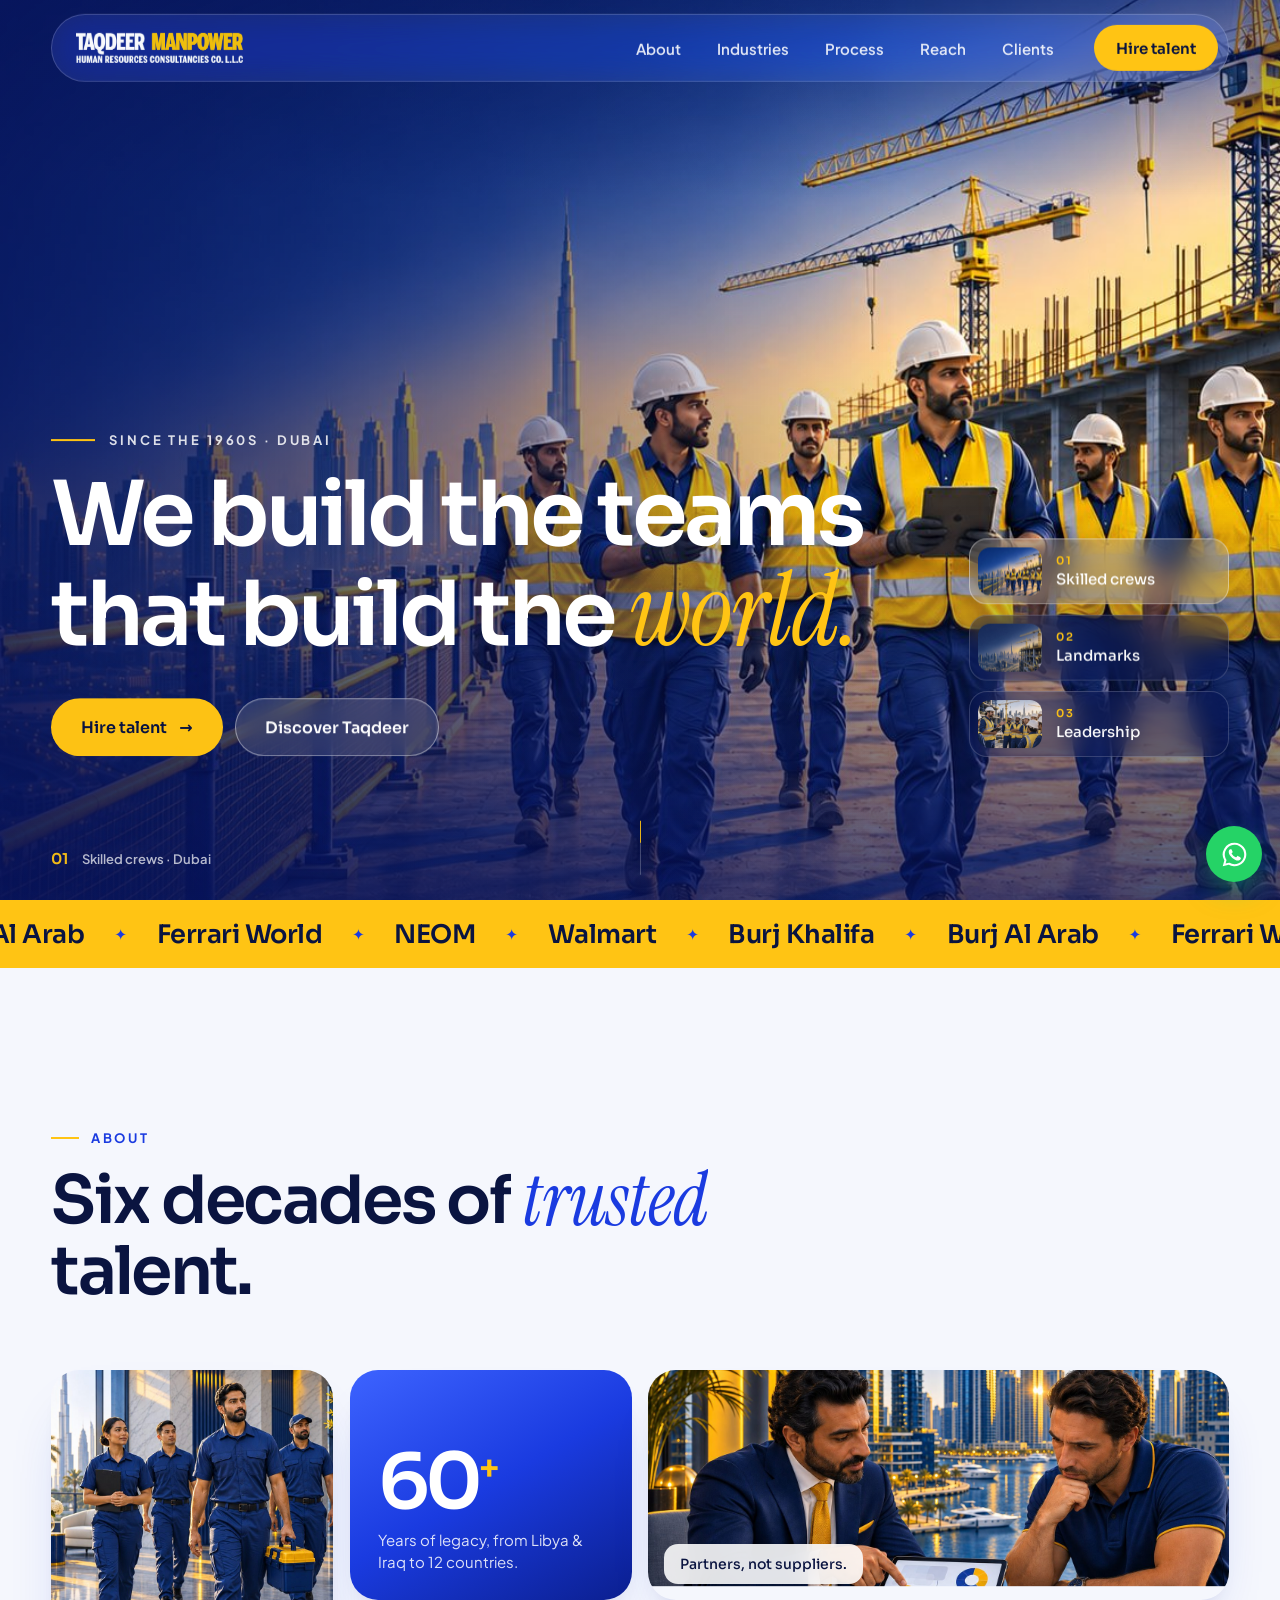
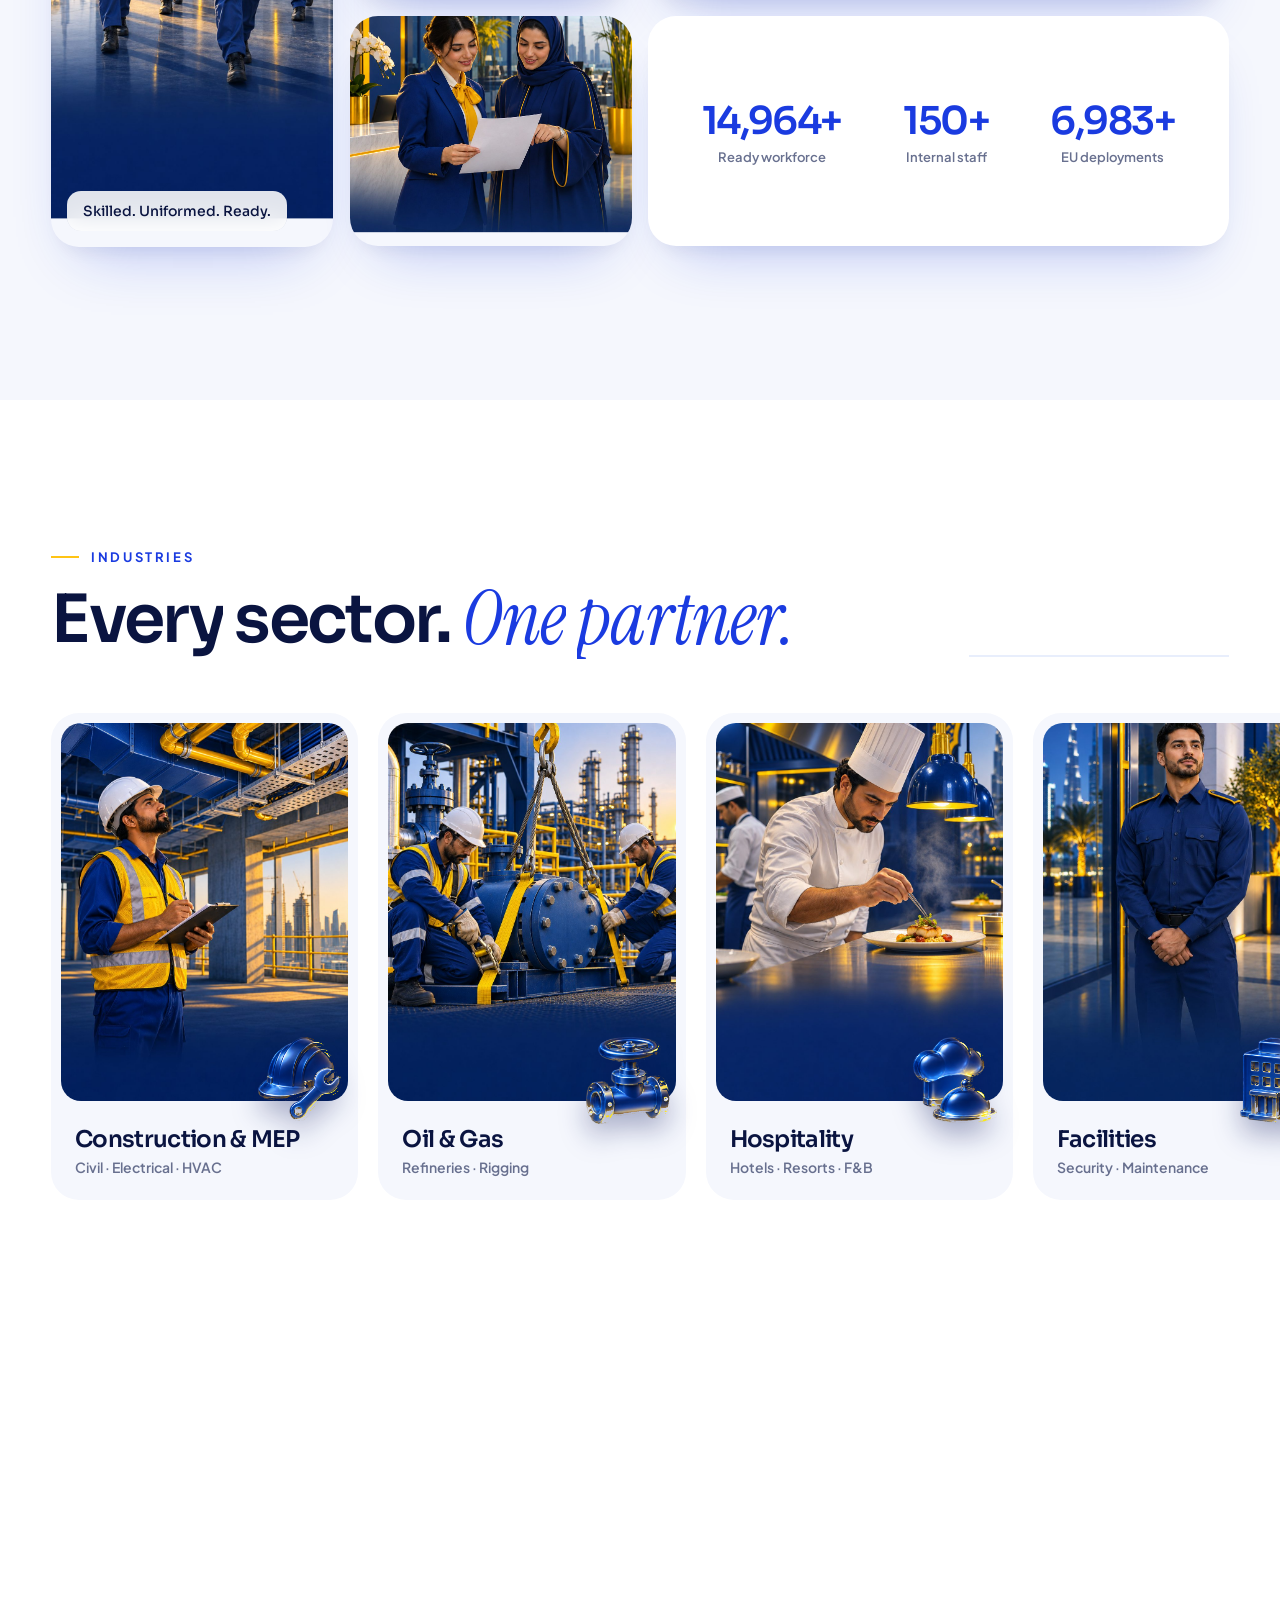
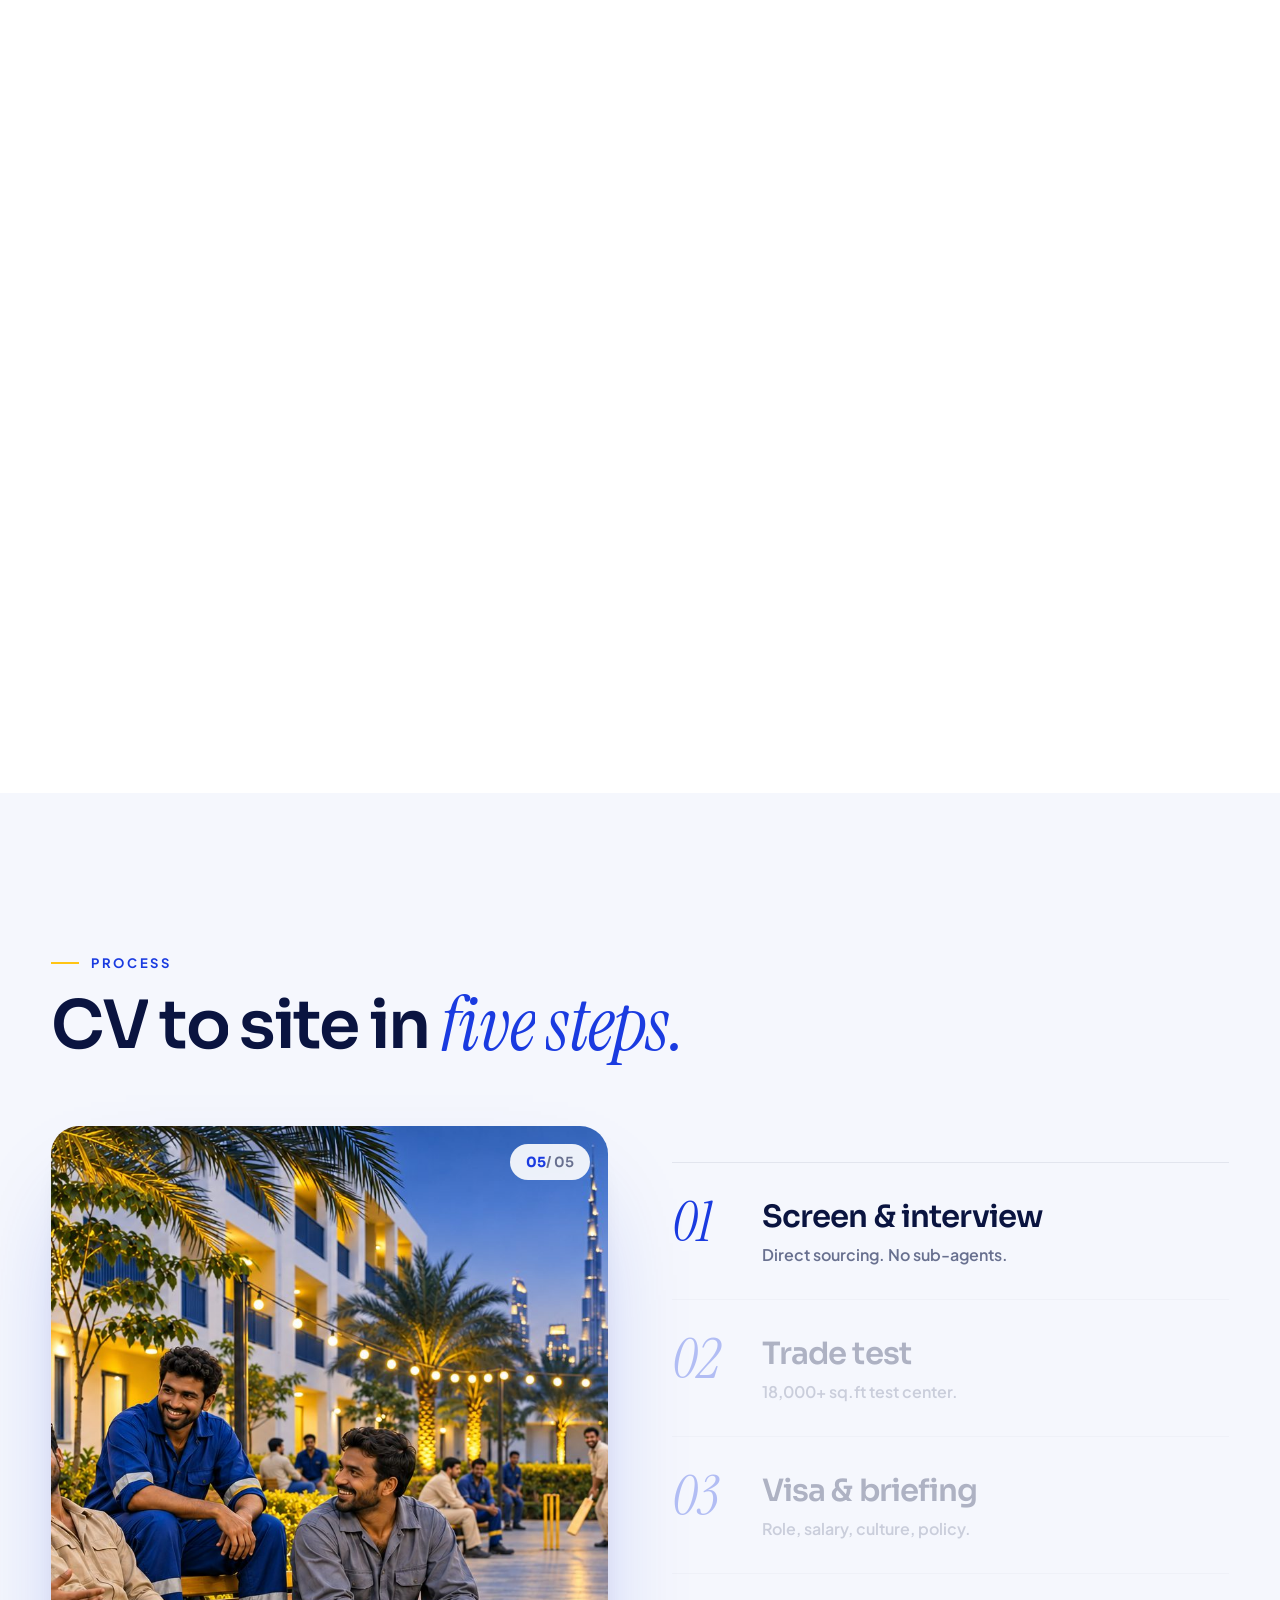
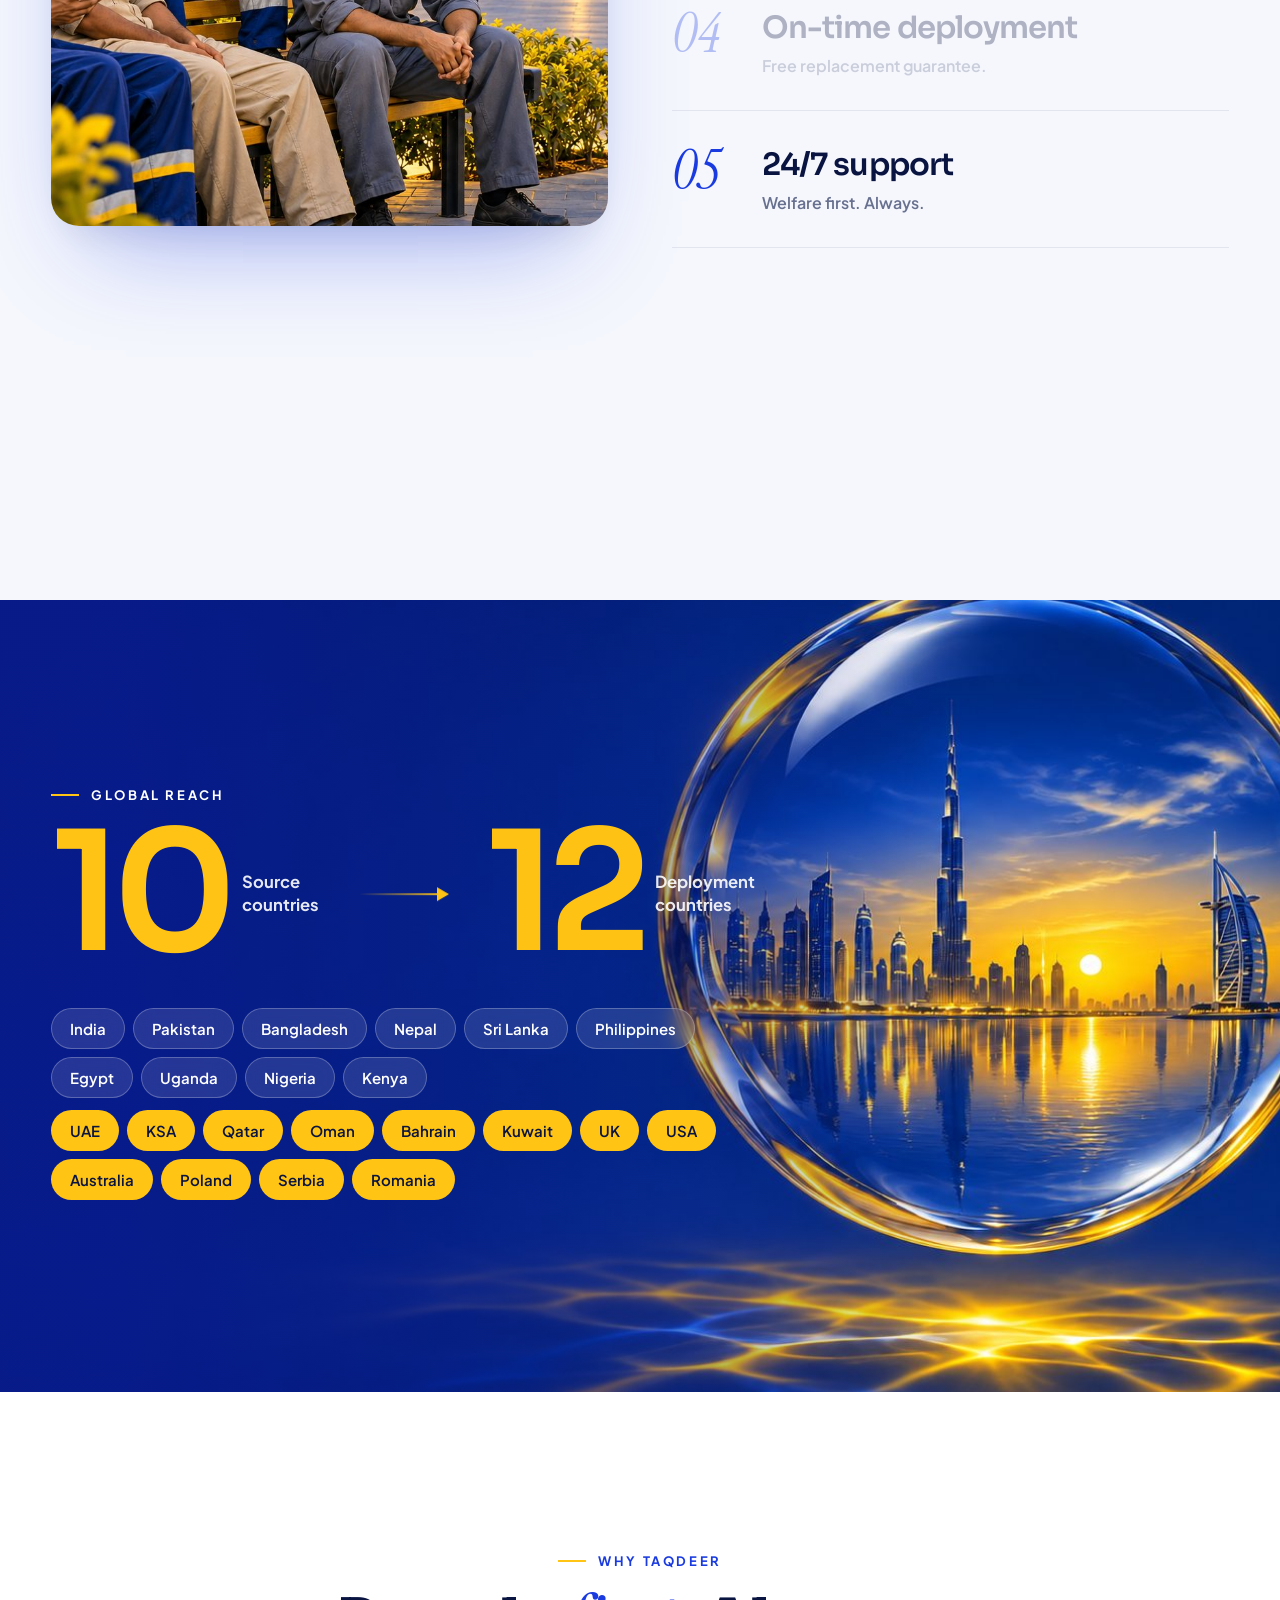
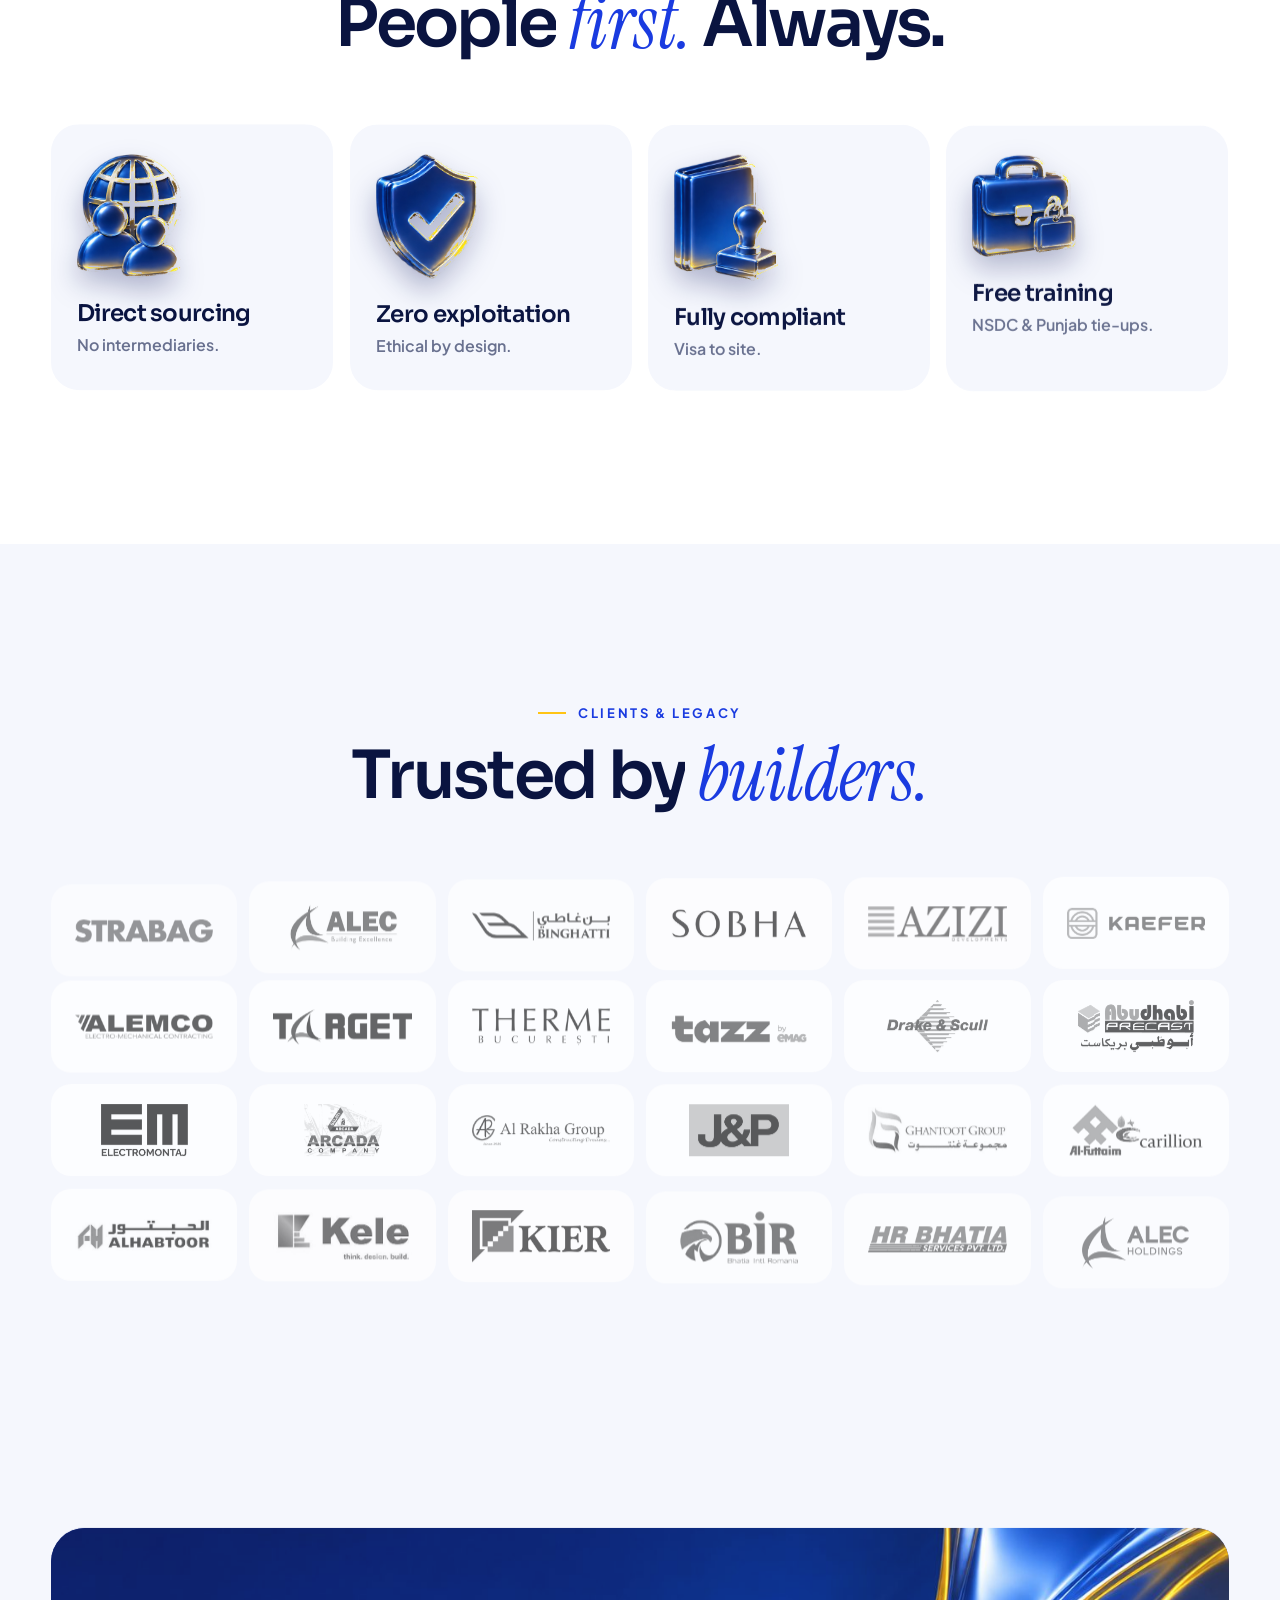
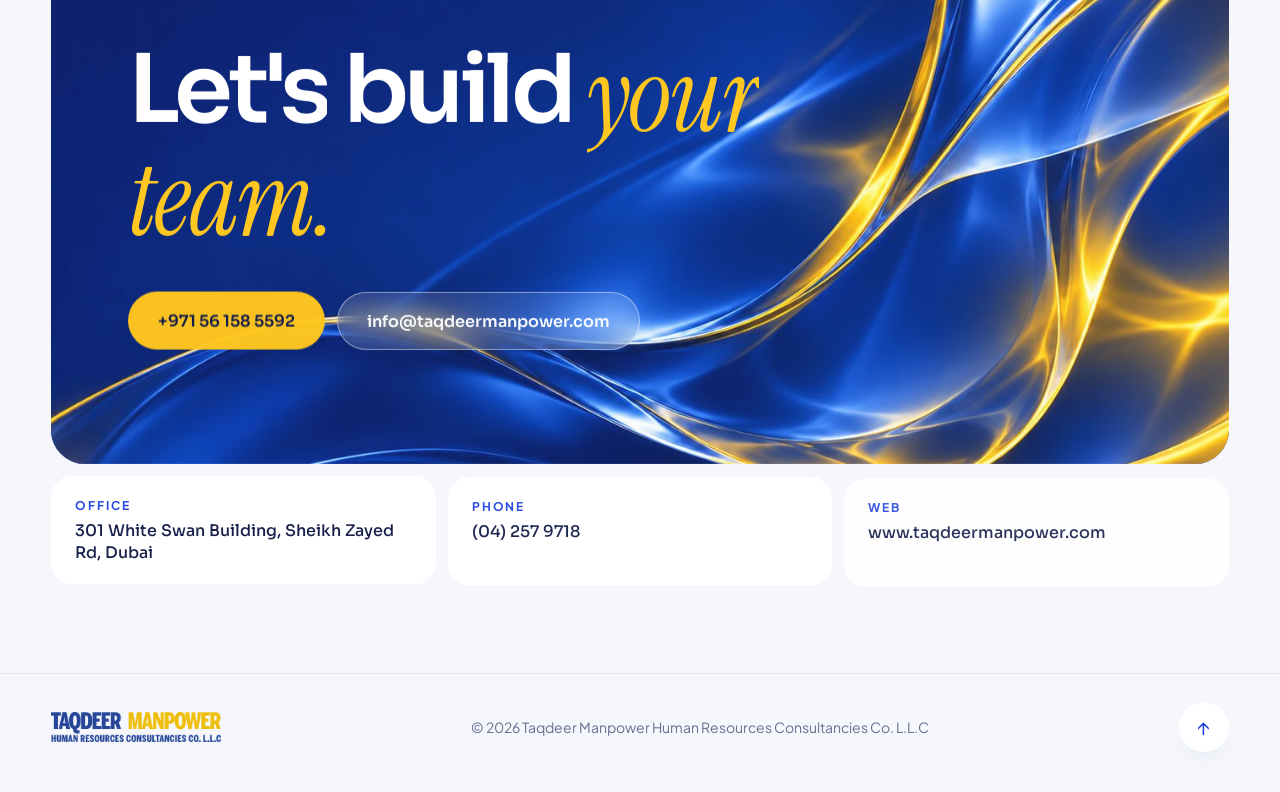
==== commit f5c34385: "Redesign v5: cinematic interactive hero, remove 3D globe, de-duplicate, rebuild mobile - Full-bleed " ====
--- a/index.html
+++ b/index.html
@@ -3,13 +3,13 @@
 <head>
 <meta charset="utf-8">
 <meta name="viewport" content="width=device-width, initial-scale=1">
-<title>Taqdeer Manpower — Building the World's Workforce</title>
+<title>Taqdeer Manpower — We Build the Teams That Build the World</title>
 <meta name="description" content="Taqdeer Manpower — ethical, direct-sourced skilled manpower from 10 countries to 12. Construction, oil & gas, MEP, hospitality, facilities, logistics. Dubai, UAE.">
-<meta name="theme-color" content="#f4f7ff">
+<meta name="theme-color" content="#071259">
 <link rel="icon" type="image/png" href="images/favicon.png">
 <link rel="preconnect" href="https://fonts.googleapis.com">
 <link rel="preconnect" href="https://fonts.gstatic.com" crossorigin>
-<link href="https://fonts.googleapis.com/css2?family=Sora:wght@400;500;600;700;800&family=Plus+Jakarta+Sans:wght@400;500;600;700&display=swap" rel="stylesheet">
+<link href="https://fonts.googleapis.com/css2?family=Sora:wght@300;400;500;600;700&family=Instrument+Serif:ital@0;1&family=Plus+Jakarta+Sans:wght@400;500;600;700&display=swap" rel="stylesheet">
 <link rel="stylesheet" href="vendor/lenis.css">
 <link rel="stylesheet" href="css/style.css">
 </head>
@@ -17,18 +17,20 @@
 
 <!-- Loader -->
 <div class="loader" aria-hidden="true">
-  <div class="loader__ring"><img src="img/icons/global.png" alt=""></div>
-  <img src="images/logo.png" alt="" class="loader__logo">
+  <img src="images/logo-white.png" alt="" class="loader__logo">
   <div class="loader__bar"><span></span></div>
 </div>
 
-<div class="cursor" aria-hidden="true"></div>
+<div class="cursor" aria-hidden="true"><span class="cursor__txt"></span></div>
 <div class="progress" aria-hidden="true"></div>
 
 <!-- Nav -->
-<header class="nav">
+<header class="nav is-light">
   <div class="nav__pill">
-    <a href="#top" class="nav__logo" aria-label="Taqdeer Manpower home"><img src="images/logo.png" alt="Taqdeer Manpower"></a>
+    <a href="#top" class="nav__logo" aria-label="Taqdeer Manpower home">
+      <img src="images/logo-white.png" alt="Taqdeer Manpower" class="logo-w">
+      <img src="images/logo.png" alt="" class="logo-c" aria-hidden="true">
+    </a>
     <nav class="nav__links" aria-label="Main">
       <a href="#about">About</a>
       <a href="#industries">Industries</a>
@@ -36,7 +38,7 @@
       <a href="#reach">Reach</a>
       <a href="#clients">Clients</a>
     </nav>
-    <a href="#contact" class="btn btn--blue btn--sm magnetic"><span>Hire talent</span></a>
+    <a href="#contact" class="btn btn--gold btn--sm magnetic"><span>Hire talent</span></a>
     <button class="nav__burger" aria-label="Open menu" aria-expanded="false"><span></span><span></span></button>
   </div>
 </header>
@@ -50,141 +52,107 @@
 <main id="top">
 
 <!-- ================= HERO ================= -->
-<section class="hero">
-  <div class="hero__bg" aria-hidden="true">
-    <span class="blob blob--a"></span><span class="blob blob--b"></span><span class="blob blob--c"></span>
-    <div class="hero__grid"></div>
-  </div>
-
-  <div class="wrap hero__inner">
-    <div class="hero__copy">
-      <span class="chip reveal-h"><i class="chip__dot"></i>Since the 1960s · Dubai, UAE</span>
-      <h1 class="hero__title">
-        <span class="ln"><span>Building the</span></span>
-        <span class="ln"><span>world's <em class="hl">workforce</em></span></span>
-      </h1>
-      <p class="hero__sub reveal-h">Ethical. Direct. On time.</p>
-      <div class="hero__ctas reveal-h">
-        <a href="#contact" class="btn btn--blue magnetic"><span>Hire talent</span><i>→</i></a>
-        <a href="#reach" class="btn btn--ghost magnetic"><span>Our reach</span></a>
-      </div>
-      <div class="hero__stats reveal-h">
-        <div><b data-count="15000" data-suffix="+">0</b><small>Ready workforce</small></div>
-        <div><b data-count="12">0</b><small>Countries served</small></div>
-        <div><b data-count="100" data-suffix="+">0</b><small>Partners</small></div>
-      </div>
-    </div>
-
-    <div class="hero__3d">
-      <canvas id="globe" aria-label="3D globe showing Taqdeer's sourcing and deployment network"></canvas>
-      <div class="float-chip float-chip--a"><img src="img/icons/recruitment.png" alt=""><div><b>10</b><small>Source countries</small></div></div>
-      <div class="float-chip float-chip--b"><img src="img/icons/global.png" alt=""><div><b>12</b><small>Deployed to</small></div></div>
-      <div class="float-chip float-chip--c"><img src="img/icons/safety.png" alt=""><div><b>Zero</b><small>Sub-agents</small></div></div>
-    </div>
-  </div>
-
-  <!-- image that grows on scroll -->
-  <div class="hero__reel">
-    <div class="reel">
-      <img src="img/hero-team.jpg" alt="Taqdeer workforce on site in Dubai" class="reel__img reel__img--d">
-      <img src="img/hero-mobile-team.jpg" alt="" class="reel__img reel__img--m">
-      <div class="reel__tag"><img src="img/icons/construction.png" alt=""><span>On site across 12 countries</span></div>
-    </div>
-  </div>
-</section>
-
-<!-- ================= LOGO STRIP ================= -->
-<section class="strip" aria-label="Clients">
-  <div class="strip__track">
-    <img src="images/logos/strabag.png" alt="Strabag"><img src="images/logos/alec.png" alt="ALEC"><img src="images/logos/binghatti.png" alt="Binghatti"><img src="images/logos/sobha.png" alt="Sobha"><img src="images/logos/azizi.png" alt="Azizi"><img src="images/logos/kaefer.png" alt="Kaefer"><img src="images/logos/alemco.png" alt="Alemco"><img src="images/logos/target.png" alt="Target"><img src="images/logos/therme.png" alt="Therme"><img src="images/logos/drake.png" alt="Drake &amp; Scull"><img src="images/logos/jp.png" alt="J&amp;P"><img src="images/logos/alhabtoor.png" alt="Al Habtoor"><img src="images/logos/kier.png" alt="Kier">
-  </div>
-</section>
-
-<!-- ================= ABOUT (bento) ================= -->
+<section class="hero" data-cursor="Next">
+  <div class="hero__frame">
+    <div class="hero__slides">
+      <figure class="slide is-active" data-label="Skilled crews · Dubai">
+        <img src="img/hero-team.jpg" data-m="img/hero-mobile-team.jpg" alt="Taqdeer crew walking on a Dubai high-rise site">
+      </figure>
+      <figure class="slide" data-label="Landmark projects · UAE">
+        <img src="img/hero-cranes.jpg" data-m="img/hero-mobile-cranes.jpg" alt="Taqdeer engineers on a tower under construction">
+      </figure>
+      <figure class="slide" data-label="Site leadership · On time">
+        <img src="img/briefing.jpg" alt="Site engineer briefing a Taqdeer team">
+      </figure>
+    </div>
+    <div class="hero__shade"></div>
+    <div class="hero__glow" aria-hidden="true"></div>
+  </div>
+
+  <div class="hero__content wrap">
+    <p class="hero__kicker"><span class="line"></span>Since the 1960s · Dubai</p>
+    <h1 class="hero__title">
+      <span class="ln"><span>We build the teams</span></span>
+      <span class="ln"><span>that build the <em class="serif">world.</em></span></span>
+    </h1>
+    <div class="hero__row">
+      <a href="#contact" class="btn btn--gold magnetic"><span>Hire talent</span><i>→</i></a>
+      <a href="#about" class="btn btn--glass magnetic"><span>Discover Taqdeer</span></a>
+    </div>
+  </div>
+
+  <div class="hero__nav" aria-label="Slides">
+    <button class="thumb is-active" data-i="0" aria-label="Slide 1"><img src="img/hero-team.jpg" alt=""><span><small>01</small>Skilled crews</span><i></i></button>
+    <button class="thumb" data-i="1" aria-label="Slide 2"><img src="img/hero-cranes.jpg" alt=""><span><small>02</small>Landmarks</span><i></i></button>
+    <button class="thumb" data-i="2" aria-label="Slide 3"><img src="img/briefing.jpg" alt=""><span><small>03</small>Leadership</span><i></i></button>
+  </div>
+
+  <div class="hero__label"><b>01</b><span class="hero__labeltxt">Skilled crews · Dubai</span></div>
+  <div class="hero__scroll" aria-hidden="true"><i></i></div>
+</section>
+
+<!-- ================= LANDMARKS BAND ================= -->
+<section class="band" aria-label="Landmark projects supported">
+  <div class="band__track">
+    <span>Burj Khalifa</span><i>✦</i><span>Burj Al Arab</span><i>✦</i><span>Ferrari World</span><i>✦</i><span>NEOM</span><i>✦</i><span>Walmart</span><i>✦</i>
+  </div>
+</section>
+
+<!-- ================= ABOUT ================= -->
 <section class="about" id="about">
   <div class="wrap">
     <div class="head">
       <span class="eyebrow">About</span>
-      <h2 class="h2 split">Six decades of <em class="hl">trusted</em> talent.</h2>
-    </div>
-
+      <h2 class="h2 split">Six decades of <em class="serif">trusted</em> talent.</h2>
+    </div>
     <div class="bento">
       <figure class="tile tile--photo tile--tall tilt"><img src="img/team.jpg" alt="Taqdeer facilities team"><figcaption>Skilled. Uniformed. Ready.</figcaption></figure>
-
       <div class="tile tile--blue tilt">
-        <img src="img/icons/recruitment.png" alt="" class="tile__icon">
-        <b class="tile__num"><span data-count="60">0</span>+</b>
-        <span class="tile__label">Years of legacy</span>
-      </div>
-
-      <div class="tile tile--gold tilt">
-        <img src="img/icons/construction.png" alt="" class="tile__icon">
-        <b class="tile__num"><span data-count="15000">0</span>+</b>
-        <span class="tile__label">Ready workforce</span>
-      </div>
-
+        <b class="tile__num"><span data-count="60">0</span><sup>+</sup></b>
+        <span class="tile__label">Years of legacy, from Libya &amp; Iraq to 12 countries.</span>
+      </div>
       <figure class="tile tile--photo tile--wide tilt"><img src="img/consult.jpg" alt="Client consultation"><figcaption>Partners, not suppliers.</figcaption></figure>
-
       <figure class="tile tile--photo tilt"><img src="img/office.jpg" alt="Taqdeer office team"></figure>
-
-      <div class="tile tile--white tilt">
+      <div class="tile tile--white tile--wide tilt">
+        <div class="mini"><b data-count="15000" data-suffix="+">0</b><span>Ready workforce</span></div>
         <div class="mini"><b data-count="150" data-suffix="+">0</b><span>Internal staff</span></div>
         <div class="mini"><b data-count="7000" data-suffix="+">0</b><span>EU deployments</span></div>
-        <div class="mini"><b data-count="15000">0</b><span>ALEC, one year</span></div>
-      </div>
-    </div>
-  </div>
-</section>
-
-<!-- ================= INDUSTRIES (horizontal) ================= -->
+      </div>
+    </div>
+  </div>
+</section>
+
+<!-- ================= INDUSTRIES ================= -->
 <section class="industries" id="industries">
   <div class="industries__pin">
     <div class="wrap head head--row">
       <div>
         <span class="eyebrow">Industries</span>
-        <h2 class="h2 split">Every sector. <em class="hl">One partner.</em></h2>
+        <h2 class="h2 split">Every sector. <em class="serif">One partner.</em></h2>
       </div>
       <div class="hbar" aria-hidden="true"><span></span></div>
     </div>
     <div class="rail">
-      <article class="icard"><div class="icard__img"><img src="img/briefing.jpg" alt=""></div><img src="img/icons/construction.png" alt="" class="icard__icon"><h3>Construction</h3><p>Infrastructure · Civil</p></article>
+      <article class="icard"><div class="icard__img"><img src="img/mep.jpg" alt=""></div><img src="img/icons/construction.png" alt="" class="icard__icon"><h3>Construction &amp; MEP</h3><p>Civil · Electrical · HVAC</p></article>
       <article class="icard"><div class="icard__img"><img src="img/oilgas.jpg" alt=""></div><img src="img/icons/oilgas.png" alt="" class="icard__icon"><h3>Oil &amp; Gas</h3><p>Refineries · Rigging</p></article>
-      <article class="icard"><div class="icard__img"><img src="img/mep.jpg" alt=""></div><img src="img/icons/facilities.png" alt="" class="icard__icon"><h3>MEP</h3><p>Electrical · HVAC · Plumbing</p></article>
       <article class="icard"><div class="icard__img"><img src="img/chef.jpg" alt=""></div><img src="img/icons/hospitality.png" alt="" class="icard__icon"><h3>Hospitality</h3><p>Hotels · Resorts · F&amp;B</p></article>
-      <article class="icard"><div class="icard__img"><img src="img/staff.jpg" alt=""></div><img src="img/icons/safety.png" alt="" class="icard__icon"><h3>Facilities</h3><p>Security · Maintenance</p></article>
+      <article class="icard"><div class="icard__img"><img src="img/staff.jpg" alt=""></div><img src="img/icons/facilities.png" alt="" class="icard__icon"><h3>Facilities</h3><p>Security · Maintenance</p></article>
       <article class="icard"><div class="icard__img"><img src="img/logistics.jpg" alt=""></div><img src="img/icons/logistics.png" alt="" class="icard__icon"><h3>Logistics</h3><p>Warehousing · Delivery</p></article>
       <article class="icard"><div class="icard__img"><img src="img/driver.jpg" alt=""></div><img src="img/icons/transport.png" alt="" class="icard__icon"><h3>Transport</h3><p>Drivers · Operators</p></article>
       <article class="icard icard--more">
-        <span>+5 more</span>
+        <span>+5</span>
         <ul><li>Aviation</li><li>Seaports</li><li>Solar</li><li>Manufacturing</li><li>Food processing</li></ul>
-        <a href="#contact" class="btn btn--gold magnetic"><span>Talk to us</span><i>→</i></a>
       </article>
     </div>
   </div>
 </section>
 
-<!-- ================= SHOWCASE (zoom) ================= -->
-<section class="show">
-  <div class="show__pin">
-    <div class="show__frame">
-      <img src="img/hero-cranes.jpg" alt="Taqdeer crews on a Dubai high-rise" class="show__img show__img--d">
-      <img src="img/hero-mobile-cranes.jpg" alt="" class="show__img show__img--m">
-      <div class="show__shade"></div>
-      <div class="show__copy">
-        <span class="eyebrow eyebrow--light">Landmarks</span>
-        <h2 class="show__title">Built by<br>our people.</h2>
-      </div>
-      <div class="show__marquee"><div class="show__track"><span>Burj Khalifa</span><i></i><span>Burj Al Arab</span><i></i><span>Ferrari World</span><i></i><span>NEOM</span><i></i><span>Walmart</span><i></i></div></div>
-    </div>
-  </div>
-</section>
-
-<!-- ================= PROCESS (sticky split) ================= -->
+<!-- ================= PROCESS ================= -->
 <section class="process" id="process">
   <div class="wrap">
     <div class="head">
       <span class="eyebrow">Process</span>
-      <h2 class="h2 split">CV to site in <em class="hl">five steps.</em></h2>
+      <h2 class="h2 split">CV to site in <em class="serif">five steps.</em></h2>
     </div>
     <div class="split-view">
       <div class="sv__media">
@@ -198,17 +166,17 @@
         <div class="sv__count"><b>01</b><span>/ 05</span></div>
       </div>
       <ol class="sv__steps">
-        <li class="step is-on"><img src="img/icons/recruitment.png" alt="" class="step__icon"><div><span>01</span><h3>Screen &amp; interview</h3><p>Direct sourcing. No sub-agents.</p></div><img src="img/interview.jpg" alt="" class="step__m"></li>
-        <li class="step"><img src="img/icons/construction.png" alt="" class="step__icon"><div><span>02</span><h3>Trade test</h3><p>18,000+ sq.ft test center.</p></div><img src="img/welding.jpg" alt="" class="step__m"></li>
-        <li class="step"><img src="img/icons/visa.png" alt="" class="step__icon"><div><span>03</span><h3>Visa &amp; briefing</h3><p>Role, salary, culture, policy.</p></div><img src="img/passport.jpg" alt="" class="step__m"></li>
-        <li class="step"><img src="img/icons/global.png" alt="" class="step__icon"><div><span>04</span><h3>On-time deployment</h3><p>Free replacement guarantee.</p></div><img src="img/airport.jpg" alt="" class="step__m"></li>
-        <li class="step"><img src="img/icons/safety.png" alt="" class="step__icon"><div><span>05</span><h3>24/7 support</h3><p>Welfare first. Always.</p></div><img src="img/welfare.jpg" alt="" class="step__m"></li>
+        <li class="step is-on"><span class="step__n">01</span><div><h3>Screen &amp; interview</h3><p>Direct sourcing. No sub-agents.</p></div><img src="img/interview.jpg" alt="" class="step__m"></li>
+        <li class="step"><span class="step__n">02</span><div><h3>Trade test</h3><p>18,000+ sq.ft test center.</p></div><img src="img/welding.jpg" alt="" class="step__m"></li>
+        <li class="step"><span class="step__n">03</span><div><h3>Visa &amp; briefing</h3><p>Role, salary, culture, policy.</p></div><img src="img/passport.jpg" alt="" class="step__m"></li>
+        <li class="step"><span class="step__n">04</span><div><h3>On-time deployment</h3><p>Free replacement guarantee.</p></div><img src="img/airport.jpg" alt="" class="step__m"></li>
+        <li class="step"><span class="step__n">05</span><div><h3>24/7 support</h3><p>Welfare first. Always.</p></div><img src="img/welfare.jpg" alt="" class="step__m"></li>
       </ol>
     </div>
   </div>
 </section>
 
-<!-- ================= REACH (one dark moment) ================= -->
+<!-- ================= REACH ================= -->
 <section class="reach" id="reach">
   <img src="img/globe.jpg" alt="" class="reach__bg">
   <div class="wrap reach__inner">
@@ -232,10 +200,9 @@
   <div class="wrap">
     <div class="head head--center">
       <span class="eyebrow">Why Taqdeer</span>
-      <h2 class="h2 split">People <em class="hl">first.</em> Always.</h2>
+      <h2 class="h2 split">People <em class="serif">first.</em> Always.</h2>
     </div>
     <div class="why__grid">
-      <figure class="why__photo tilt"><img src="img/welfare.jpg" alt="Workers relaxing at accommodation"><figcaption>Worker welfare is our first priority.</figcaption></figure>
       <div class="why__card tilt"><img src="img/icons/global.png" alt=""><h3>Direct sourcing</h3><p>No intermediaries.</p></div>
       <div class="why__card tilt"><img src="img/icons/safety.png" alt=""><h3>Zero exploitation</h3><p>Ethical by design.</p></div>
       <div class="why__card tilt"><img src="img/icons/visa.png" alt=""><h3>Fully compliant</h3><p>Visa to site.</p></div>
@@ -249,7 +216,7 @@
   <div class="wrap">
     <div class="head head--center">
       <span class="eyebrow">Clients &amp; legacy</span>
-      <h2 class="h2 split">Trusted by <em class="hl">builders.</em></h2>
+      <h2 class="h2 split">Trusted by <em class="serif">builders.</em></h2>
     </div>
     <div class="logo-grid">
       <img src="images/logos/strabag.png" alt="Strabag"><img src="images/logos/alec.png" alt="ALEC"><img src="images/logos/binghatti.png" alt="Binghatti"><img src="images/logos/sobha.png" alt="Sobha"><img src="images/logos/azizi.png" alt="Azizi"><img src="images/logos/kaefer.png" alt="Kaefer"><img src="images/logos/alemco.png" alt="Alemco"><img src="images/logos/target.png" alt="Target"><img src="images/logos/therme.png" alt="Therme Bucuresti"><img src="images/logos/tazz.png" alt="Tazz by eMAG"><img src="images/logos/drake.png" alt="Drake &amp; Scull"><img src="images/logos/adprecast.png" alt="Abu Dhabi Precast"><img src="images/logos/electromontaj.png" alt="Electromontaj"><img src="images/logos/arcada.png" alt="Arcada"><img src="images/logos/alrakha.png" alt="Al Rakha"><img src="images/logos/jp.png" alt="J&amp;P"><img src="images/logos/ghantoot.png" alt="Ghantoot"><img src="images/logos/carillion.png" alt="Al-Futtaim Carillion"><img src="images/logos/alhabtoor.png" alt="Al Habtoor"><img src="images/logos/kele.png" alt="Kele"><img src="images/logos/kier.png" alt="Kier"><img src="images/logos/bir.png" alt="BIR"><img src="images/logos/hrbhatia.png" alt="HR Bhatia"><img src="images/logos/alecholdings.png" alt="ALEC Holdings">
@@ -263,14 +230,12 @@
     <div class="cta">
       <img src="img/wave.jpg" alt="" class="cta__bg">
       <div class="cta__body">
-        <h2 class="cta__title split">Let's build<br>your team.</h2>
+        <h2 class="cta__title split">Let's build <em class="serif">your team.</em></h2>
         <div class="cta__btns">
           <a href="tel:+971561585592" class="btn btn--gold magnetic"><span>+971 56 158 5592</span></a>
           <a href="mailto:info@taqdeermanpower.com" class="btn btn--glass magnetic"><span>info@taqdeermanpower.com</span></a>
         </div>
       </div>
-      <img src="img/icons/global.png" alt="" class="cta__icon cta__icon--a">
-      <img src="img/icons/construction.png" alt="" class="cta__icon cta__icon--b">
     </div>
     <div class="info">
       <div><small>Office</small><b>301 White Swan Building, Sheikh Zayed Rd, Dubai</b></div>
@@ -294,12 +259,9 @@
   <svg viewBox="0 0 32 32" aria-hidden="true"><path fill="currentColor" d="M16 3a13 13 0 0 0-11.2 19.6L3 29l6.6-1.7A13 13 0 1 0 16 3zm0 23.7a10.7 10.7 0 0 1-5.5-1.5l-.4-.2-3.9 1 1-3.8-.2-.4A10.7 10.7 0 1 1 16 26.7zm5.9-8c-.3-.2-1.9-1-2.2-1.1-.3-.1-.5-.2-.7.2l-1 1.2c-.2.2-.4.2-.7.1a8.8 8.8 0 0 1-4.4-3.8c-.3-.6.3-.5 1-1.7.1-.2 0-.4 0-.5l-1-2.4c-.3-.6-.5-.5-.7-.5h-.6a1.2 1.2 0 0 0-.9.4 3.7 3.7 0 0 0-1.1 2.7 6.5 6.5 0 0 0 1.3 3.4 14.8 14.8 0 0 0 5.7 5c2.1.9 2.9 1 4 .8.6-.1 1.9-.8 2.2-1.5.3-.7.3-1.4.2-1.5-.1-.1-.3-.2-.6-.3z"/></svg>
 </a>
 
-<script src="vendor/three.min.js"></script>
 <script src="vendor/gsap.min.js"></script>
 <script src="vendor/ScrollTrigger.min.js"></script>
 <script src="vendor/lenis.min.js"></script>
-<script src="js/land.js"></script>
-<script src="js/globe.js"></script>
 <script src="js/main.js"></script>
 </body>
 </html>
--- a/css/style.css
+++ b/css/style.css
@@ -1,27 +1,27 @@
 /* =========================================================
-   Taqdeer Manpower — v4 · light, bold, 3D
+   Taqdeer Manpower — v5 · elegant, photographic, interactive
    ========================================================= */
 :root{
-  --bg:#f4f7ff;
-  --bg-2:#e9efff;
+  --bg:#f5f7fd;
+  --bg-2:#e8eefc;
   --white:#fff;
   --ink:#0a1440;
   --ink-2:#2b3566;
-  --mute:#6b7397;
+  --mute:#68708f;
   --blue:#1a3be0;
   --blue-2:#3d63ff;
   --blue-d:#0b1f8f;
   --navy:#071259;
   --gold:#ffc414;
-  --gold-2:#ffdd66;
   --line:rgba(10,20,64,.08);
-  --shadow:0 30px 60px -30px rgba(26,59,224,.35),0 12px 24px -12px rgba(10,20,64,.12);
-  --shadow-lg:0 50px 100px -40px rgba(26,59,224,.45),0 20px 40px -20px rgba(10,20,64,.15);
+  --shadow:0 30px 60px -30px rgba(26,59,224,.32),0 12px 24px -12px rgba(10,20,64,.1);
+  --shadow-lg:0 50px 100px -40px rgba(26,59,224,.42),0 20px 40px -20px rgba(10,20,64,.14);
   --display:"Sora",system-ui,sans-serif;
+  --serif:"Instrument Serif",Georgia,serif;
   --body:"Plus Jakarta Sans",system-ui,-apple-system,"Segoe UI",sans-serif;
   --ease:cubic-bezier(.22,1,.36,1);
-  --gutter:clamp(16px,4vw,56px);
-  --r:32px;
+  --gutter:clamp(18px,4vw,56px);
+  --r:28px;
 }
 *,*::before,*::after{box-sizing:border-box}
 html{-webkit-text-size-adjust:100%;overflow-x:clip;background:var(--bg)}
@@ -32,289 +32,316 @@
 ul,ol{margin:0;padding:0;list-style:none}
 h1,h2,h3,p,figure{margin:0}
 em{font-style:normal}
+button{font:inherit}
 ::selection{background:var(--gold);color:var(--ink)}
 .wrap{width:100%;max-width:1400px;margin:0 auto;padding:0 var(--gutter)}
 
-/* highlight word */
-.hl{position:relative;display:inline-block;background:linear-gradient(100deg,var(--blue) 0%,var(--blue-2) 45%,#6f8cff 60%,var(--blue) 100%);background-size:220% 100%;-webkit-background-clip:text;background-clip:text;color:transparent;animation:sheen 5s linear infinite}
-.hl::after{content:"";position:absolute;left:-2%;right:-2%;bottom:.06em;height:.26em;background:var(--gold);border-radius:6px;z-index:-1;transform-origin:left;transform:scaleX(var(--u,1));opacity:.9}
-@keyframes sheen{to{background-position:-220% 0}}
+.serif{font-family:var(--serif);font-style:italic;font-weight:400;letter-spacing:-.01em;color:var(--blue)}
 
 /* ---------- type ---------- */
-.eyebrow{display:inline-flex;align-items:center;gap:10px;padding:8px 16px;border-radius:999px;background:var(--white);box-shadow:0 6px 20px -10px rgba(26,59,224,.4);font-size:13px;font-weight:700;color:var(--blue);margin-bottom:22px}
-.eyebrow::before{content:"";width:8px;height:8px;border-radius:50%;background:var(--gold)}
-.eyebrow--light{background:rgba(255,255,255,.14);color:#fff;box-shadow:none;backdrop-filter:blur(10px);-webkit-backdrop-filter:blur(10px)}
-.h2{font-family:var(--display);font-weight:700;font-size:clamp(38px,5.4vw,84px);line-height:1.02;letter-spacing:-.035em;max-width:16ch}
-.head{margin-bottom:clamp(40px,5vw,72px)}
+.eyebrow{display:inline-flex;align-items:center;gap:12px;font-size:13px;font-weight:700;letter-spacing:.2em;text-transform:uppercase;color:var(--blue);margin-bottom:20px}
+.eyebrow::before{content:"";width:28px;height:2px;background:var(--gold)}
+.eyebrow--light{color:#fff}
+.h2{font-family:var(--display);font-weight:600;font-size:clamp(34px,5.2vw,80px);line-height:1.04;letter-spacing:-.04em;max-width:15ch}
+.h2 .serif{font-size:1.12em;line-height:.9}
+.head{margin-bottom:clamp(34px,5vw,70px)}
 .head--row{display:flex;justify-content:space-between;align-items:flex-end;gap:24px;flex-wrap:wrap}
 .head--center{text-align:center}
 .head--center .h2{margin:0 auto}
-.ln{display:block;overflow:hidden;padding-bottom:.08em;margin-bottom:-.08em}
+.ln{display:block;overflow:hidden;padding-bottom:.1em;margin-bottom:-.1em}
 .ln > span{display:inline-block}
-.w{display:inline-block;overflow:hidden;vertical-align:top;padding-bottom:.1em;margin-bottom:-.1em}
+.w{display:inline-block;overflow:hidden;vertical-align:top;padding-bottom:.12em;margin-bottom:-.12em}
 .w > span{display:inline-block}
 
 /* ---------- buttons ---------- */
-.btn{position:relative;display:inline-flex;align-items:center;gap:12px;height:60px;padding:0 30px;border-radius:999px;font-family:var(--display);font-weight:600;font-size:16px;overflow:hidden;isolation:isolate;white-space:nowrap;transition:box-shadow .5s var(--ease)}
-.btn > *{position:relative;z-index:1;transition:color .4s,transform .5s var(--ease)}
+.btn{position:relative;display:inline-flex;align-items:center;justify-content:center;gap:12px;height:58px;padding:0 30px;border-radius:999px;font-family:var(--display);font-weight:600;font-size:16px;overflow:hidden;isolation:isolate;white-space:nowrap;border:0;cursor:pointer}
+.btn > *{position:relative;z-index:1;transition:color .4s,translate .5s var(--ease)}
 .btn i{font-style:normal}
 .btn::before{content:"";position:absolute;inset:0;border-radius:inherit;transform:translateY(102%);transition:transform .6s var(--ease);z-index:0}
 .btn:hover::before{transform:none}
-.btn:hover i{transform:translateX(4px)}
-.btn--sm{height:48px;padding:0 22px;font-size:15px}
-.btn--blue{background:var(--blue);color:#fff;box-shadow:0 16px 40px -14px rgba(26,59,224,.8)}
-.btn--blue::before{background:var(--navy)}
-.btn--gold{background:var(--gold);color:var(--ink);box-shadow:0 16px 40px -14px rgba(255,196,20,.8)}
+.btn:hover i{translate:4px 0}
+.btn--sm{height:46px;padding:0 22px;font-size:15px}
+.btn--gold{background:var(--gold);color:var(--ink)}
 .btn--gold::before{background:#fff}
-.btn--ghost{background:var(--white);color:var(--ink);box-shadow:inset 0 0 0 1.5px var(--line),0 10px 30px -16px rgba(10,20,64,.25)}
-.btn--ghost::before{background:var(--ink)}
-.btn--ghost:hover > *{color:#fff}
-.btn--glass{background:rgba(255,255,255,.14);color:#fff;box-shadow:inset 0 0 0 1px rgba(255,255,255,.4);backdrop-filter:blur(10px);-webkit-backdrop-filter:blur(10px)}
+.btn--glass{background:rgba(255,255,255,.12);color:#fff;box-shadow:inset 0 0 0 1px rgba(255,255,255,.45);backdrop-filter:blur(12px);-webkit-backdrop-filter:blur(12px)}
 .btn--glass::before{background:#fff}
 .btn--glass:hover > *{color:var(--ink)}
 
 /* ---------- loader ---------- */
-.loader{position:fixed;inset:0;z-index:1000;background:var(--bg);display:flex;flex-direction:column;align-items:center;justify-content:center;gap:26px}
-.loader__ring{width:120px;height:120px;border-radius:50%;display:grid;place-items:center;background:var(--white);box-shadow:var(--shadow)}
-.loader__ring img{width:78px;animation:bob 2s ease-in-out infinite}
-.loader__logo{width:min(320px,70vw)}
-.loader__bar{width:min(260px,60vw);height:4px;border-radius:4px;background:var(--bg-2);overflow:hidden}
-.loader__bar span{display:block;height:100%;width:0;background:linear-gradient(90deg,var(--blue),var(--gold));border-radius:4px}
-@keyframes bob{50%{translate:0 -8px;rotate:4deg}}
+.loader{position:fixed;inset:0;z-index:1000;background:var(--navy);display:flex;flex-direction:column;align-items:center;justify-content:center;gap:28px}
+.loader__logo{width:min(320px,68vw)}
+.loader__bar{width:min(240px,56vw);height:2px;background:rgba(255,255,255,.15);overflow:hidden}
+.loader__bar span{display:block;height:100%;width:0;background:var(--gold)}
 
 /* ---------- cursor/progress ---------- */
-.cursor{position:fixed;left:0;top:0;z-index:999;opacity:0;width:14px;height:14px;margin:-7px 0 0 -7px;border-radius:50%;background:var(--blue);pointer-events:none;mix-blend-mode:multiply;transition:width .4s var(--ease),height .4s var(--ease),margin .4s var(--ease),background .3s}
+.cursor{position:fixed;left:0;top:0;z-index:999;width:12px;height:12px;margin:-6px 0 0 -6px;border-radius:50%;background:var(--gold);pointer-events:none;opacity:0;display:grid;place-items:center;transition:width .45s var(--ease),height .45s var(--ease),margin .45s var(--ease),opacity .3s}
 .cursor.is-live{opacity:1}
-.cursor.is-hover{width:56px;height:56px;margin:-28px 0 0 -28px;background:rgba(255,196,20,.55)}
+.cursor.is-hover{width:48px;height:48px;margin:-24px 0 0 -24px;background:rgba(255,196,20,.45)}
+.cursor.has-txt{width:92px;height:92px;margin:-46px 0 0 -46px;background:var(--gold)}
+.cursor__txt{font-family:var(--display);font-size:13px;font-weight:600;color:var(--ink);opacity:0;transition:opacity .3s}
+.cursor.has-txt .cursor__txt{opacity:1}
 @media (hover:none),(pointer:coarse){.cursor{display:none}}
-.progress{position:fixed;top:0;left:0;height:3px;width:100%;z-index:500;background:linear-gradient(90deg,var(--blue),var(--gold));transform-origin:0 50%;transform:scaleX(0)}
+.progress{position:fixed;top:0;left:0;height:3px;width:100%;z-index:500;background:var(--gold);transform-origin:0 50%;transform:scaleX(0)}
 
 /* ---------- nav ---------- */
 .nav{position:fixed;top:14px;left:0;right:0;z-index:200;padding:0 var(--gutter);transition:transform .6s var(--ease)}
-.nav.is-hidden{transform:translateY(-140%)}
-.nav__pill{max-width:1400px;margin:0 auto;display:flex;align-items:center;gap:24px;padding:10px 10px 10px 24px;border-radius:999px;background:rgba(255,255,255,.72);backdrop-filter:blur(18px) saturate(1.6);-webkit-backdrop-filter:blur(18px) saturate(1.6);box-shadow:0 10px 40px -18px rgba(26,59,224,.35);border:1px solid rgba(255,255,255,.8)}
-.nav__logo{width:clamp(150px,13vw,190px);flex-shrink:0}
+.nav.is-hidden{transform:translateY(-150%)}
+.nav__pill{max-width:1400px;margin:0 auto;display:flex;align-items:center;gap:24px;padding:10px 10px 10px 24px;border-radius:999px;background:rgba(255,255,255,.8);backdrop-filter:blur(18px) saturate(1.6);-webkit-backdrop-filter:blur(18px) saturate(1.6);box-shadow:0 10px 40px -18px rgba(26,59,224,.35);border:1px solid rgba(255,255,255,.7);transition:background .5s,box-shadow .5s,border-color .5s}
+.nav.is-light .nav__pill{background:rgba(255,255,255,.08);box-shadow:none;border-color:rgba(255,255,255,.18)}
+.nav__logo{position:relative;width:clamp(140px,13vw,186px);flex-shrink:0}
+.nav__logo .logo-w{position:absolute;inset:0;opacity:0;transition:opacity .4s}
+.nav__logo .logo-c{transition:opacity .4s}
+.nav.is-light .logo-w{opacity:1}
+.nav.is-light .logo-c{opacity:0}
 .nav__links{display:flex;gap:4px;margin-left:auto}
 .nav__links a{padding:10px 16px;border-radius:999px;font-weight:600;font-size:15px;color:var(--ink-2);transition:background .3s,color .3s}
 .nav__links a:hover{background:var(--bg-2);color:var(--blue)}
-.nav__burger{display:none;margin-left:auto;width:48px;height:48px;border:0;border-radius:50%;background:var(--blue);cursor:pointer;position:relative}
-.nav__burger span{position:absolute;left:15px;right:15px;height:2px;background:#fff;transition:transform .45s var(--ease)}
-.nav__burger span:first-child{top:19px}.nav__burger span:last-child{top:27px}
+.nav.is-light .nav__links a{color:rgba(255,255,255,.88)}
+.nav.is-light .nav__links a:hover{background:rgba(255,255,255,.14);color:#fff}
+.nav__burger{display:none;margin-left:auto;width:46px;height:46px;border:0;border-radius:50%;background:var(--gold);cursor:pointer;position:relative;flex-shrink:0}
+.nav__burger span{position:absolute;left:14px;right:14px;height:2px;background:var(--ink);transition:transform .45s var(--ease)}
+.nav__burger span:first-child{top:18px}.nav__burger span:last-child{top:26px}
 .menu-open .nav__burger span:first-child{transform:translateY(4px) rotate(45deg)}
 .menu-open .nav__burger span:last-child{transform:translateY(-4px) rotate(-45deg)}
-.menu{position:fixed;inset:0;z-index:150;background:var(--white);display:flex;align-items:center;padding:110px var(--gutter) 40px;clip-path:circle(0% at calc(100% - 50px) 44px);transition:clip-path .9s var(--ease);visibility:hidden}
-.menu-open .menu{clip-path:circle(160% at calc(100% - 50px) 44px);visibility:visible}
-.menu nav{display:flex;flex-direction:column;gap:4px}
-.menu a{font-family:var(--display);font-weight:700;font-size:clamp(40px,11vw,72px);letter-spacing:-.04em;line-height:1.08;color:var(--ink);opacity:0;transform:translateY(30px);transition:opacity .5s,transform .8s var(--ease),color .3s}
+.menu-open .nav .nav__pill{background:rgba(255,255,255,.9);border-color:transparent}
+.menu-open .nav .logo-w{opacity:0}.menu-open .nav .logo-c{opacity:1}
+.menu{position:fixed;inset:0;z-index:150;background:var(--white);display:flex;align-items:center;padding:110px var(--gutter) 40px;clip-path:circle(0% at calc(100% - 46px) 40px);transition:clip-path .9s var(--ease);visibility:hidden}
+.menu-open .menu{clip-path:circle(160% at calc(100% - 46px) 40px);visibility:visible}
+.menu nav{display:flex;flex-direction:column;gap:2px}
+.menu a{font-family:var(--display);font-weight:600;font-size:clamp(38px,11vw,68px);letter-spacing:-.04em;line-height:1.12;color:var(--ink);opacity:0;transform:translateY(30px);transition:opacity .5s,transform .8s var(--ease),color .3s}
 .menu a:hover{color:var(--blue)}
 .menu-open .menu a{opacity:1;transform:none}
 .menu-open .menu a:nth-child(2){transition-delay:.05s}.menu-open .menu a:nth-child(3){transition-delay:.1s}.menu-open .menu a:nth-child(4){transition-delay:.15s}.menu-open .menu a:nth-child(5){transition-delay:.2s}.menu-open .menu a:nth-child(6){transition-delay:.25s}
-@media (max-width:980px){.nav__links,.nav__pill > .btn{display:none}.nav__burger{display:block}}
-
-/* ---------- hero ---------- */
-.hero{position:relative;padding-top:clamp(120px,16vh,170px);overflow:hidden}
-.hero__bg{position:absolute;inset:0;pointer-events:none}
-.blob{position:absolute;border-radius:50%;filter:blur(70px);opacity:.55}
-.blob--a{width:44vw;height:44vw;left:-12vw;top:-14vw;background:#b9c8ff;animation:drift 18s ease-in-out infinite}
-.blob--b{width:34vw;height:34vw;right:-6vw;top:6vw;background:#ffe39a;animation:drift 22s ease-in-out infinite reverse}
-.blob--c{width:30vw;height:30vw;left:30vw;top:30vw;background:#c9d6ff;animation:drift 26s ease-in-out infinite}
-@keyframes drift{33%{transform:translate(6vw,4vw) scale(1.1)}66%{transform:translate(-4vw,6vw) scale(.92)}}
-.hero__grid{position:absolute;inset:0;background-image:radial-gradient(rgba(26,59,224,.18) 1.2px,transparent 1.2px);background-size:28px 28px;mask-image:radial-gradient(ellipse at 70% 30%,#000 0,transparent 60%);-webkit-mask-image:radial-gradient(ellipse at 70% 30%,#000 0,transparent 60%)}
-.hero__inner{position:relative;display:grid;grid-template-columns:1.05fr 1fr;align-items:center;gap:20px;min-height:calc(100vh - 170px)}
-.chip{display:inline-flex;align-items:center;gap:10px;padding:9px 18px;border-radius:999px;background:var(--white);box-shadow:0 8px 24px -12px rgba(26,59,224,.45);font-weight:700;font-size:14px;color:var(--ink-2);margin-bottom:28px}
-.chip__dot{width:9px;height:9px;border-radius:50%;background:var(--gold);box-shadow:0 0 0 0 rgba(255,196,20,.7);animation:ping 2s infinite}
-@keyframes ping{70%{box-shadow:0 0 0 10px rgba(255,196,20,0)}100%{box-shadow:0 0 0 0 rgba(255,196,20,0)}}
-.hero__title{font-family:var(--display);font-weight:800;font-size:clamp(48px,7.2vw,118px);line-height:.98;letter-spacing:-.05em}
-.hero__sub{margin-top:26px;font-size:clamp(18px,1.6vw,22px);font-weight:600;color:var(--mute)}
-.hero__ctas{display:flex;gap:12px;flex-wrap:wrap;margin-top:34px}
-.hero__stats{display:flex;gap:clamp(18px,3vw,44px);margin-top:46px;padding-top:28px;border-top:1px solid var(--line);max-width:540px}
-.hero__stats b{display:block;font-family:var(--display);font-weight:700;font-size:clamp(26px,2.6vw,38px);letter-spacing:-.03em;color:var(--blue)}
-.hero__stats small{font-size:13px;font-weight:600;color:var(--mute)}
-.hero__3d{position:relative;aspect-ratio:1;width:100%;max-width:680px;justify-self:center}
-#globe{position:absolute;inset:-8%;width:116%;height:116%;display:block}
-.float-chip{position:absolute;display:flex;align-items:center;gap:12px;padding:10px 18px 10px 10px;border-radius:20px;background:rgba(255,255,255,.82);backdrop-filter:blur(14px);-webkit-backdrop-filter:blur(14px);box-shadow:var(--shadow);border:1px solid rgba(255,255,255,.9);z-index:2}
-.float-chip img{width:48px;height:48px;object-fit:contain}
-.float-chip b{display:block;font-family:var(--display);font-size:22px;line-height:1;color:var(--blue)}
-.float-chip small{font-size:12px;font-weight:600;color:var(--mute)}
-.float-chip--a{left:-2%;top:16%;animation:bob 5s ease-in-out infinite}
-.float-chip--b{right:-2%;top:48%;animation:bob 6s ease-in-out infinite .6s}
-.float-chip--c{left:10%;bottom:4%;animation:bob 5.5s ease-in-out infinite 1.2s}
-.hero__reel{position:relative;padding:clamp(30px,5vw,60px) 0 clamp(80px,10vw,140px)}
-.reel{position:relative;width:86%;margin:0 auto;height:min(80vh,760px);border-radius:var(--r);overflow:hidden;box-shadow:var(--shadow-lg);will-change:width}
-.reel__img{position:absolute;inset:0;width:100%;height:100%;object-fit:cover;transform:scale(1.2)}
-.reel__img--m{display:none}
-.reel__tag{position:absolute;left:24px;bottom:24px;display:flex;align-items:center;gap:12px;padding:10px 20px 10px 10px;border-radius:20px;background:rgba(255,255,255,.85);backdrop-filter:blur(12px);-webkit-backdrop-filter:blur(12px);font-family:var(--display);font-weight:600}
-.reel__tag img{width:44px}
-@media (max-width:900px){
-  .hero__inner{grid-template-columns:1fr;min-height:0;gap:0}
-  .hero__3d{max-width:520px;width:100%;margin-top:20px}
-  .float-chip{transform:scale(.85)}
-  .reel{width:92%;height:70vh}
-  .reel__img--d{display:none}.reel__img--m{display:block}
-}
-
-/* ---------- logo strip ---------- */
-.strip{padding:22px 0;background:var(--white);overflow:hidden;border-block:1px solid var(--line)}
-.strip__track{display:flex;align-items:center;gap:64px;width:max-content}
-.strip__track img{height:44px;width:auto;max-width:170px;object-fit:contain;filter:grayscale(1) opacity(.6);transition:filter .3s}
-.strip__track img:hover{filter:none}
-
-/* ---------- about bento ---------- */
-.about{padding:clamp(100px,12vw,180px) 0}
-.bento{display:grid;grid-template-columns:repeat(4,1fr);grid-auto-rows:clamp(200px,18vw,280px);gap:18px}
-.tile{position:relative;border-radius:var(--r);overflow:hidden;padding:28px;display:flex;flex-direction:column;justify-content:flex-end;box-shadow:var(--shadow);transform-style:preserve-3d;will-change:transform}
+@media (max-width:980px){.nav__links,.nav__pill > .btn{display:none}.nav__burger{display:block}.nav__pill{padding:8px 8px 8px 20px}}
+
+/* ---------- HERO ---------- */
+.hero{position:relative;height:100vh;height:100svh;min-height:600px;overflow:hidden;background:var(--navy);color:#fff;cursor:none}
+@media (hover:none){.hero{cursor:auto}}
+.hero__frame{position:absolute;inset:0;overflow:hidden;will-change:clip-path}
+.hero__slides{position:absolute;inset:-3%}
+.slide{position:absolute;inset:0;clip-path:circle(0% at 50% 50%);z-index:0}
+.slide.is-active{clip-path:circle(150% at 50% 50%);z-index:1}
+.slide.is-entering{z-index:2}
+.slide img{width:100%;height:100%;object-fit:cover;object-position:65% 50%;transform:scale(1.12)}
+.hero__shade{position:absolute;inset:0;z-index:3;background:linear-gradient(90deg,rgba(7,18,89,.78) 0%,rgba(7,18,89,.35) 45%,rgba(7,18,89,0) 70%),linear-gradient(0deg,rgba(7,18,89,.75) 0%,rgba(7,18,89,0) 45%),linear-gradient(180deg,rgba(7,18,89,.45),rgba(7,18,89,0) 22%)}
+.hero__glow{position:absolute;z-index:4;left:0;top:0;width:520px;height:520px;margin:-260px 0 0 -260px;border-radius:50%;background:radial-gradient(circle,rgba(255,196,20,.22),rgba(255,196,20,0) 60%);pointer-events:none;mix-blend-mode:screen;opacity:0;transition:opacity .5s}
+.hero:hover .hero__glow{opacity:1}
+.hero__content{position:absolute;z-index:5;left:0;right:0;bottom:clamp(110px,16vh,170px)}
+.hero__kicker{display:flex;align-items:center;gap:14px;font-size:13px;font-weight:700;letter-spacing:.22em;text-transform:uppercase;color:rgba(255,255,255,.85);margin-bottom:22px}
+.hero__kicker .line{width:44px;height:2px;background:var(--gold)}
+.hero__title{font-family:var(--display);font-weight:600;font-size:clamp(40px,7vw,116px);line-height:1;letter-spacing:-.045em;max-width:13ch}
+.hero__title .serif{color:var(--gold);font-size:1.14em}
+.hero__row{display:flex;gap:12px;flex-wrap:wrap;margin-top:36px}
+.hero__nav{position:absolute;z-index:5;right:var(--gutter);bottom:clamp(110px,16vh,170px);display:flex;flex-direction:column;gap:10px}
+.thumb{position:relative;display:flex;align-items:center;gap:14px;width:260px;padding:8px 18px 8px 8px;border-radius:18px;border:1px solid rgba(255,255,255,.18);background:rgba(7,18,89,.28);backdrop-filter:blur(14px);-webkit-backdrop-filter:blur(14px);color:#fff;text-align:left;cursor:pointer;overflow:hidden;transition:background .4s,border-color .4s,translate .5s var(--ease)}
+.thumb img{width:64px;height:48px;border-radius:12px;object-fit:cover;flex-shrink:0;filter:saturate(.6);transition:filter .4s}
+.thumb span{font-family:var(--display);font-weight:500;font-size:15px;line-height:1.2}
+.thumb small{display:block;font-size:11px;font-weight:600;letter-spacing:.16em;color:var(--gold);margin-bottom:2px}
+.thumb i{position:absolute;left:0;bottom:0;height:2px;width:100%;background:var(--gold);transform-origin:left;transform:scaleX(0)}
+.thumb:hover,.thumb.is-active{background:rgba(255,255,255,.16);border-color:rgba(255,255,255,.4)}
+.thumb:hover{translate:-6px 0}
+.thumb.is-active img{filter:none}
+.hero__label{position:absolute;z-index:5;left:var(--gutter);bottom:34px;display:flex;align-items:center;gap:14px;font-size:13px;font-weight:600;color:rgba(255,255,255,.75)}
+.hero__label b{font-family:var(--display);font-weight:600;color:var(--gold);font-size:15px}
+.hero__scroll{position:absolute;z-index:5;left:50%;bottom:28px;width:1px;height:54px;background:rgba(255,255,255,.25);overflow:hidden}
+.hero__scroll i{position:absolute;left:0;top:0;width:100%;height:40%;background:var(--gold);animation:drip 2s var(--ease) infinite}
+@keyframes drip{0%{transform:translateY(-100%)}100%{transform:translateY(260%)}}
+@media (max-width:1100px){.thumb{width:210px}}
+@media (max-width:860px){
+  .hero{min-height:560px}
+  .hero__shade{background:linear-gradient(0deg,rgba(7,18,89,.92) 0%,rgba(7,18,89,.55) 40%,rgba(7,18,89,0) 70%),linear-gradient(180deg,rgba(7,18,89,.5),rgba(7,18,89,0) 25%)}
+  .slide img{object-position:50% 30%}
+  .hero__content{bottom:96px}
+  .hero__kicker{font-size:11px;letter-spacing:.18em;margin-bottom:16px}
+  .hero__kicker .line{width:28px}
+  .hero__title{font-size:clamp(38px,10.6vw,60px);max-width:12ch}
+  .hero__row{margin-top:26px;gap:10px}
+  .hero__row .btn{flex:1;height:54px;padding:0 18px;font-size:15px}
+  .hero__nav{left:var(--gutter);right:84px;bottom:36px;flex-direction:row;gap:8px}
+  .thumb{flex:1;width:auto;height:6px;padding:0;border:0;border-radius:6px;background:rgba(255,255,255,.25)}
+  .thumb img,.thumb span{display:none}
+  .thumb:hover{translate:none}
+  .thumb i{height:100%}
+  .hero__label,.hero__scroll{display:none}
+}
+
+/* ---------- landmarks band ---------- */
+.band{background:var(--gold);overflow:hidden;padding:18px 0}
+.band__track{display:flex;align-items:center;gap:30px;width:max-content;font-family:var(--display);font-weight:600;font-size:clamp(18px,2vw,28px);letter-spacing:-.02em;color:var(--ink);white-space:nowrap}
+.band__track i{font-style:normal;font-size:.6em;color:var(--blue)}
+
+/* ---------- about ---------- */
+.about{padding:clamp(90px,12vw,170px) 0}
+.bento{display:grid;grid-template-columns:repeat(4,1fr);grid-auto-rows:clamp(210px,18vw,270px);gap:16px}
+.tile{position:relative;border-radius:var(--r);overflow:hidden;padding:28px;display:flex;flex-direction:column;justify-content:flex-end;box-shadow:var(--shadow);will-change:transform}
 .tile--photo{padding:0}
-.tile--photo img{position:absolute;inset:0;width:100%;height:100%;object-fit:cover;object-position:50% 25%;transition:transform 1.2s var(--ease)}
-.tile--photo:hover img{transform:scale(1.06)}
-.tile--photo figcaption{position:absolute;left:18px;bottom:18px;right:18px;padding:12px 18px;border-radius:16px;background:rgba(255,255,255,.85);backdrop-filter:blur(12px);-webkit-backdrop-filter:blur(12px);font-family:var(--display);font-weight:600;font-size:15px;width:fit-content}
+.tile--photo img{position:absolute;inset:0;width:100%;height:100%;object-fit:cover;object-position:50% 22%;transition:scale 1.2s var(--ease)}
+.tile--photo:hover img{scale:1.06}
+.tile--photo figcaption{position:absolute;left:16px;bottom:16px;padding:11px 16px;border-radius:14px;background:rgba(255,255,255,.88);backdrop-filter:blur(12px);-webkit-backdrop-filter:blur(12px);font-family:var(--display);font-weight:500;font-size:14px}
 .tile--tall{grid-row:span 2}
 .tile--wide{grid-column:span 2}
 .tile--blue{background:linear-gradient(150deg,var(--blue-2),var(--blue) 50%,var(--blue-d));color:#fff}
-.tile--gold{background:linear-gradient(150deg,#ffe27a,var(--gold) 60%,#f5a800);color:var(--ink)}
-.tile--white{background:var(--white);justify-content:space-around;gap:6px}
-.tile__icon{position:absolute;top:14px;right:14px;width:46%;max-width:150px;filter:drop-shadow(0 20px 20px rgba(7,18,89,.35));animation:bob 6s ease-in-out infinite;transform:translateZ(40px)}
-.tile__num{font-family:var(--display);font-weight:800;font-size:clamp(48px,5vw,80px);letter-spacing:-.05em;line-height:1}
-.tile__label{font-weight:700;font-size:15px;opacity:.85;margin-top:6px}
-.mini{display:flex;align-items:baseline;justify-content:space-between;gap:10px;padding:8px 0;border-bottom:1px solid var(--line)}
-.mini:last-child{border:0}
-.mini b{font-family:var(--display);font-weight:700;font-size:clamp(22px,2vw,30px);color:var(--blue);letter-spacing:-.03em}
-.mini span{font-size:13px;font-weight:600;color:var(--mute);text-align:right}
-@media (max-width:900px){.bento{grid-template-columns:1fr 1fr;grid-auto-rows:220px}.tile--wide{grid-column:span 2}.tile--tall{grid-row:span 2}}
+.tile__num{font-family:var(--display);font-weight:600;font-size:clamp(64px,6vw,104px);letter-spacing:-.06em;line-height:.9}
+.tile__num sup{font-size:.45em;color:var(--gold);vertical-align:top;position:relative;top:.15em}
+.tile__label{font-size:15px;line-height:1.45;opacity:.85;margin-top:12px;max-width:22ch}
+.tile--white{background:var(--white);flex-direction:row;align-items:center;justify-content:space-around;gap:10px}
+.mini{text-align:center}
+.mini b{display:block;font-family:var(--display);font-weight:600;font-size:clamp(28px,3vw,46px);color:var(--blue);letter-spacing:-.04em}
+.mini span{font-size:13px;font-weight:600;color:var(--mute)}
+@media (max-width:900px){
+  .bento{grid-template-columns:1fr 1fr;grid-auto-rows:auto;grid-auto-flow:dense;gap:12px}
+  .tile{min-height:180px;padding:22px}
+  .tile--tall{grid-column:span 2;grid-row:auto;min-height:420px}
+  .tile--wide{grid-column:span 2;min-height:220px}
+  .tile--blue{grid-column:span 1}
+  .tile__num{font-size:56px}
+  .tile__label{font-size:13px}
+  .tile--white{grid-column:span 2;min-height:0;padding:22px 12px}
+  .mini b{font-size:26px}
+  .mini span{font-size:11px}
+}
 
 /* ---------- industries ---------- */
 .industries{background:var(--white);overflow:hidden}
 .industries__pin{min-height:100vh;min-height:100svh;display:flex;flex-direction:column;justify-content:center;padding:110px 0 50px}
-.industries .head{margin-bottom:clamp(28px,4vh,48px)}
-.hbar{width:min(280px,50vw);height:4px;border-radius:4px;background:var(--bg-2);overflow:hidden}
-.hbar span{display:block;height:100%;background:linear-gradient(90deg,var(--blue),var(--gold));transform-origin:0 50%;transform:scaleX(0)}
-.rail{display:flex;gap:22px;padding:30px var(--gutter) 20px;width:max-content}
-.icard{position:relative;flex:0 0 auto;width:clamp(260px,24vw,340px);padding:12px 12px 26px;border-radius:var(--r);background:var(--bg);box-shadow:var(--shadow);transition:translate .6s var(--ease),box-shadow .6s}
-.icard:hover{translate:0 -10px;box-shadow:var(--shadow-lg)}
-.icard__img{height:clamp(260px,40vh,380px);border-radius:24px;overflow:hidden}
-.icard__img img{width:100%;height:100%;object-fit:cover;object-position:50% 25%;transition:transform 1.2s var(--ease)}
-.icard:hover .icard__img img{transform:scale(1.08)}
-.icard__icon{position:absolute;right:18px;top:clamp(220px,36vh,330px);width:92px;filter:drop-shadow(0 16px 16px rgba(7,18,89,.35));transition:transform .7s var(--ease)}
-.icard:hover .icard__icon{transform:translateY(-12px) rotate(-8deg) scale(1.08)}
-.icard h3{font-family:var(--display);font-weight:700;font-size:clamp(24px,2vw,30px);letter-spacing:-.03em;margin:26px 14px 4px}
+.industries .head{margin-bottom:clamp(24px,4vh,44px)}
+.hbar{width:min(260px,50vw);height:2px;background:var(--bg-2);overflow:hidden}
+.hbar span{display:block;height:100%;background:var(--blue);transform-origin:0 50%;transform:scaleX(0)}
+.rail{display:flex;gap:20px;padding:20px var(--gutter);width:max-content}
+.icard{position:relative;flex:0 0 auto;width:clamp(260px,24vw,330px);padding:10px 10px 24px;border-radius:var(--r);background:var(--bg);transition:translate .6s var(--ease),box-shadow .6s}
+.icard:hover{translate:0 -8px;box-shadow:var(--shadow-lg)}
+.icard__img{height:clamp(260px,42vh,380px);border-radius:20px;overflow:hidden}
+.icard__img img{width:100%;height:100%;object-fit:cover;object-position:50% 25%}
+.icard__icon{position:absolute;right:16px;top:calc(clamp(260px,42vh,380px) - 54px);width:84px;filter:drop-shadow(0 14px 14px rgba(7,18,89,.35));transition:transform .7s var(--ease)}
+.icard:hover .icard__icon{transform:translateY(-10px) rotate(-8deg) scale(1.06)}
+.icard h3{font-family:var(--display);font-weight:600;font-size:clamp(22px,1.8vw,27px);letter-spacing:-.03em;margin:24px 14px 4px}
 .icard p{margin:0 14px;font-size:14px;font-weight:600;color:var(--mute)}
-.icard--more{display:flex;flex-direction:column;justify-content:center;gap:22px;padding:36px;background:linear-gradient(150deg,var(--blue-2),var(--blue) 50%,var(--blue-d));color:#fff}
-.icard--more span{font-family:var(--display);font-weight:800;font-size:56px;letter-spacing:-.05em}
+.icard--more{display:flex;flex-direction:column;justify-content:center;gap:20px;padding:34px;background:var(--navy);color:#fff}
+.icard--more span{font-family:var(--display);font-weight:600;font-size:72px;letter-spacing:-.05em;color:var(--gold)}
 .icard--more ul{display:flex;flex-wrap:wrap;gap:8px}
-.icard--more li{padding:8px 14px;border-radius:999px;background:rgba(255,255,255,.14);font-weight:600;font-size:14px}
-.icard--more .btn{align-self:flex-start}
-
-/* ---------- showcase ---------- */
-.show{background:var(--white)}
-.show__pin{height:100vh;height:100svh;display:grid;place-items:center;overflow:hidden}
-.show__frame{position:relative;width:70vw;height:62vh;border-radius:var(--r);overflow:hidden;box-shadow:var(--shadow-lg);will-change:width,height}
-.show__img{position:absolute;inset:0;width:100%;height:100%;object-fit:cover;transform:scale(1.25)}
-.show__img--m{display:none}
-.show__shade{position:absolute;inset:0;background:linear-gradient(90deg,rgba(7,18,89,.75),rgba(7,18,89,.1) 60%),linear-gradient(0deg,rgba(7,18,89,.6),transparent 35%)}
-.show__copy{position:absolute;left:clamp(24px,5vw,80px);top:50%;transform:translateY(-50%);color:#fff}
-.show__title{font-family:var(--display);font-weight:800;font-size:clamp(44px,7vw,120px);line-height:.95;letter-spacing:-.05em}
-.show__marquee{position:absolute;left:0;right:0;bottom:0;padding:18px 0;background:rgba(255,196,20,.95);overflow:hidden}
-.show__track{display:flex;align-items:center;gap:28px;width:max-content;font-family:var(--display);font-weight:700;font-size:clamp(18px,1.8vw,26px);color:var(--ink);white-space:nowrap}
-.show__track i{width:10px;height:10px;border-radius:50%;background:var(--blue)}
-@media (max-width:767px){.show__img--d{display:none}.show__img--m{display:block}.show__frame{width:88vw;height:70vh}}
+.icard--more li{padding:8px 14px;border-radius:999px;background:rgba(255,255,255,.12);font-weight:600;font-size:14px}
+@media (max-width:767px){
+  .industries__pin{min-height:0;padding:90px 0 70px}
+  .hbar{display:none}
+  .rail{width:auto;overflow-x:auto;scroll-snap-type:x mandatory;scrollbar-width:none;padding:6px var(--gutter) 20px;gap:12px}
+  .rail::-webkit-scrollbar{display:none}
+  .icard{width:76vw;scroll-snap-align:start;scroll-margin-left:var(--gutter)}
+  .icard__img{height:300px}
+  .icard__icon{top:246px;width:72px}
+  .icard--more{width:60vw}
+}
 
 /* ---------- process ---------- */
-.process{padding:clamp(100px,12vw,180px) 0;background:var(--bg)}
+.process{padding:clamp(90px,12vw,170px) 0;background:var(--bg)}
 .split-view{display:grid;grid-template-columns:1fr 1fr;gap:clamp(30px,5vw,80px);align-items:start}
-.sv__media{position:sticky;top:110px;height:calc(100vh - 150px);max-height:720px}
+.sv__media{position:sticky;top:110px;height:calc(100vh - 150px);max-height:700px}
 .sv__stack{position:absolute;inset:0;border-radius:var(--r);overflow:hidden;box-shadow:var(--shadow-lg)}
-.sv__stack img{position:absolute;inset:0;width:100%;height:100%;object-fit:cover;opacity:0;transform:scale(1.12);transition:opacity .9s var(--ease),transform 1.6s var(--ease)}
+.sv__stack img{position:absolute;inset:0;width:100%;height:100%;object-fit:cover;opacity:0;transform:scale(1.1);transition:opacity .9s var(--ease),transform 1.6s var(--ease)}
 .sv__stack img.is-on{opacity:1;transform:scale(1)}
-.sv__count{position:absolute;right:20px;top:20px;padding:10px 18px;border-radius:999px;background:rgba(255,255,255,.88);backdrop-filter:blur(10px);-webkit-backdrop-filter:blur(10px);font-family:var(--display);font-weight:700}
+.sv__count{position:absolute;right:18px;top:18px;padding:9px 16px;border-radius:999px;background:rgba(255,255,255,.9);font-family:var(--display);font-weight:600;font-size:14px}
 .sv__count b{color:var(--blue)}
 .sv__count span{color:var(--mute)}
-.sv__steps{display:flex;flex-direction:column;gap:20px;padding:6vh 0 20vh}
-.step{display:flex;gap:22px;align-items:center;padding:26px;border-radius:var(--r);background:var(--white);box-shadow:0 10px 30px -20px rgba(10,20,64,.3);opacity:.45;transform:scale(.97);transition:opacity .6s,transform .6s var(--ease),box-shadow .6s;min-height:28vh}
-.step.is-on{opacity:1;transform:none;box-shadow:var(--shadow-lg)}
-.step__icon{width:96px;flex-shrink:0;filter:drop-shadow(0 14px 14px rgba(7,18,89,.3));transition:transform .8s var(--ease)}
-.step.is-on .step__icon{transform:rotate(-8deg) scale(1.08);animation:bob 4s ease-in-out infinite}
-.step span{font-family:var(--display);font-weight:700;font-size:14px;color:var(--gold);background:var(--ink);padding:4px 10px;border-radius:999px}
-.step h3{font-family:var(--display);font-weight:700;font-size:clamp(24px,2.4vw,36px);letter-spacing:-.03em;margin:12px 0 6px}
+.sv__steps{display:flex;flex-direction:column;padding:4vh 0 22vh}
+.step{display:flex;gap:26px;align-items:flex-start;padding:34px 0;border-top:1px solid var(--line);opacity:.3;transition:opacity .6s}
+.step:last-child{border-bottom:1px solid var(--line)}
+.step.is-on{opacity:1}
+.step__n{font-family:var(--serif);font-style:italic;font-size:56px;line-height:.9;color:var(--blue);min-width:64px}
+.step h3{font-family:var(--display);font-weight:600;font-size:clamp(24px,2.4vw,36px);letter-spacing:-.03em;margin-bottom:8px}
 .step p{color:var(--mute);font-weight:600}
 .step__m{display:none}
 @media (max-width:900px){
   .split-view{grid-template-columns:1fr}
   .sv__media{display:none}
-  .sv__steps{padding:0;gap:16px}
-  .step{flex-wrap:wrap;opacity:1;transform:none;min-height:0}
-  .step__icon{width:72px}
-  .step__m{display:block;width:100%;height:220px;object-fit:cover;border-radius:20px;order:3}
-}
-
-/* ---------- reach (dark moment) ---------- */
-.reach{position:relative;overflow:hidden;padding:clamp(120px,14vw,200px) 0;background:#0a22a8;color:#fff;border-radius:var(--r) var(--r) 0 0}
+  .sv__steps{padding:0}
+  .step{flex-wrap:wrap;opacity:1;gap:6px 16px;padding:24px 0}
+  .step__n{font-size:42px;min-width:48px}
+  .step > div{flex:1;min-width:0}
+  .step h3{font-size:22px;margin-bottom:4px}
+  .step p{font-size:14px}
+  .step__m{display:block;width:100%;height:210px;object-fit:cover;border-radius:20px;margin-top:14px}
+}
+
+/* ---------- reach ---------- */
+.reach{position:relative;overflow:hidden;padding:clamp(110px,14vw,190px) 0;background:#0a22a8;color:#fff}
 .reach__bg{position:absolute;inset:0;width:100%;height:100%;object-fit:cover;object-position:80% 50%}
-.reach::after{content:"";position:absolute;inset:0;background:linear-gradient(90deg,rgba(8,26,140,.92) 10%,rgba(8,26,140,.3) 55%,transparent 75%)}
+.reach::after{content:"";position:absolute;inset:0;background:linear-gradient(90deg,rgba(8,26,140,.9) 10%,rgba(8,26,140,.3) 55%,transparent 75%)}
 .reach__inner{position:relative;z-index:1}
-.reach__nums{display:flex;align-items:center;gap:clamp(16px,3vw,40px);flex-wrap:wrap;margin-bottom:46px}
+.reach__nums{display:flex;align-items:center;gap:clamp(16px,3vw,40px);flex-wrap:wrap;margin-bottom:44px}
 .reach__nums > div{display:flex;align-items:center;gap:14px}
-.reach__nums b{font-family:var(--display);font-weight:800;font-size:clamp(100px,14vw,220px);line-height:.85;letter-spacing:-.06em;color:var(--gold)}
-.reach__nums span{font-weight:700;font-size:clamp(14px,1.3vw,18px);line-height:1.35;opacity:.9}
-.reach__arrow{width:clamp(50px,7vw,120px);height:3px;background:linear-gradient(90deg,transparent,var(--gold));position:relative}
-.reach__arrow::after{content:"";position:absolute;right:-2px;top:-6px;border-left:12px solid var(--gold);border-top:7.5px solid transparent;border-bottom:7.5px solid transparent}
-.cloud{display:flex;flex-wrap:wrap;gap:10px;max-width:720px;margin-bottom:14px}
-.cloud span{padding:11px 20px;border-radius:999px;background:rgba(255,255,255,.12);border:1px solid rgba(255,255,255,.25);backdrop-filter:blur(10px);-webkit-backdrop-filter:blur(10px);font-weight:600;transition:translate .4s var(--ease),background .3s}
+.reach__nums b{font-family:var(--display);font-weight:600;font-size:clamp(90px,13vw,200px);line-height:.85;letter-spacing:-.06em;color:var(--gold)}
+.reach__nums span{font-weight:700;font-size:clamp(13px,1.3vw,17px);line-height:1.35;opacity:.9}
+.reach__arrow{width:clamp(40px,7vw,110px);height:2px;background:linear-gradient(90deg,transparent,var(--gold));position:relative}
+.reach__arrow::after{content:"";position:absolute;right:-2px;top:-6px;border-left:12px solid var(--gold);border-top:7px solid transparent;border-bottom:7px solid transparent}
+.cloud{display:flex;flex-wrap:wrap;gap:8px;max-width:700px;margin-bottom:12px}
+.cloud span{padding:10px 18px;border-radius:999px;background:rgba(255,255,255,.12);border:1px solid rgba(255,255,255,.25);backdrop-filter:blur(10px);-webkit-backdrop-filter:blur(10px);font-weight:600;font-size:15px;transition:translate .4s var(--ease),background .3s}
 .cloud span:hover{translate:0 -4px;background:rgba(255,255,255,.25)}
 .cloud--gold span{background:var(--gold);color:var(--ink);border-color:transparent}
-@media (max-width:767px){.reach__bg{opacity:.45}}
+@media (max-width:767px){
+  .reach__bg{object-position:75% 50%;opacity:.4}
+  .reach::after{background:linear-gradient(180deg,rgba(8,26,140,.7),rgba(8,26,140,.85))}
+  .reach__nums{flex-direction:column;align-items:flex-start;gap:14px}
+  .reach__arrow{width:2px;height:36px;margin-left:30px;background:linear-gradient(180deg,transparent,var(--gold))}
+  .reach__arrow::after{right:auto;left:-6px;top:auto;bottom:-2px;border-left:7px solid transparent;border-right:7px solid transparent;border-top:12px solid var(--gold);border-bottom:0}
+  .reach__nums b{font-size:96px}
+  .cloud span{padding:8px 14px;font-size:13px}
+}
 
 /* ---------- why ---------- */
-.why{padding:clamp(100px,12vw,180px) 0;background:var(--white)}
-.why__grid{display:grid;grid-template-columns:1.6fr 1fr 1fr;grid-template-rows:auto auto;gap:18px}
-.why__photo{grid-row:span 2;position:relative;border-radius:var(--r);overflow:hidden;min-height:460px;box-shadow:var(--shadow)}
-.why__photo img{position:absolute;inset:0;width:100%;height:100%;object-fit:cover}
-.why__photo figcaption{position:absolute;left:20px;bottom:20px;right:20px;padding:16px 20px;border-radius:18px;background:rgba(255,255,255,.88);backdrop-filter:blur(12px);-webkit-backdrop-filter:blur(12px);font-family:var(--display);font-weight:600;width:fit-content}
-.why__card{padding:28px;border-radius:var(--r);background:var(--bg);box-shadow:0 14px 30px -22px rgba(10,20,64,.35);transition:background .5s,color .5s,box-shadow .5s;will-change:transform}
-.why__card img{width:96px;margin-bottom:18px;filter:drop-shadow(0 14px 14px rgba(7,18,89,.3));transition:transform .8s var(--ease)}
-.why__card:hover{background:var(--blue);color:#fff;box-shadow:var(--shadow-lg)}
-.why__card:hover img{transform:translateY(-8px) rotate(-10deg) scale(1.1)}
-.why__card h3{font-family:var(--display);font-weight:700;font-size:24px;letter-spacing:-.03em}
+.why{padding:clamp(90px,12vw,170px) 0;background:var(--white)}
+.why__grid{display:grid;grid-template-columns:repeat(4,1fr);gap:16px}
+.why__card{padding:30px 26px 32px;border-radius:var(--r);background:var(--bg);transition:background .5s,color .5s,box-shadow .5s;will-change:transform}
+.why__card img{width:104px;margin-bottom:22px;filter:drop-shadow(0 14px 14px rgba(7,18,89,.3));transition:transform .8s var(--ease)}
+.why__card:hover{background:var(--navy);color:#fff;box-shadow:var(--shadow-lg)}
+.why__card:hover img{transform:translateY(-8px) rotate(-10deg) scale(1.08)}
+.why__card h3{font-family:var(--display);font-weight:600;font-size:23px;letter-spacing:-.03em}
 .why__card p{margin-top:6px;font-weight:600;color:var(--mute);transition:color .5s}
-.why__card:hover p{color:rgba(255,255,255,.8)}
-@media (max-width:900px){.why__grid{grid-template-columns:1fr 1fr}.why__photo{grid-column:span 2;grid-row:auto;min-height:340px}}
+.why__card:hover p{color:rgba(255,255,255,.75)}
+@media (max-width:900px){
+  .why__grid{grid-template-columns:1fr 1fr;gap:12px}
+  .why__card{padding:20px 18px 22px}
+  .why__card img{width:68px;margin-bottom:14px}
+  .why__card h3{font-size:18px}
+  .why__card p{font-size:13px}
+}
 
 /* ---------- clients ---------- */
-.clients{padding:clamp(100px,12vw,160px) 0;background:var(--bg)}
-.logo-grid{display:grid;grid-template-columns:repeat(6,1fr);gap:14px}
-.logo-grid img{width:100%;height:96px;object-fit:contain;padding:20px 24px;background:var(--white);border-radius:22px;box-shadow:0 10px 24px -18px rgba(10,20,64,.35);filter:grayscale(1) opacity(.7);transition:filter .4s,box-shadow .5s}
+.clients{padding:clamp(90px,12vw,160px) 0;background:var(--bg)}
+.logo-grid{display:grid;grid-template-columns:repeat(6,1fr);gap:12px}
+.logo-grid img{width:100%;height:92px;object-fit:contain;padding:20px 24px;background:var(--white);border-radius:20px;filter:grayscale(1) opacity(.7);transition:filter .4s,box-shadow .5s}
 .logo-grid img:hover{filter:none;box-shadow:var(--shadow)}
-@media (max-width:900px){.logo-grid{grid-template-columns:repeat(3,1fr)}.logo-grid img{height:76px;padding:14px}}
+@media (max-width:900px){.logo-grid{grid-template-columns:repeat(3,1fr);gap:8px}.logo-grid img{height:68px;padding:12px 14px;border-radius:14px}}
 
 /* ---------- contact ---------- */
-.contact{padding:clamp(60px,8vw,120px) 0 clamp(60px,8vw,100px);background:var(--bg)}
-.cta{position:relative;border-radius:calc(var(--r) + 8px);overflow:hidden;padding:clamp(60px,9vw,140px) clamp(24px,6vw,100px);color:#fff;box-shadow:var(--shadow-lg);background:var(--blue-d)}
+.contact{padding:clamp(40px,7vw,110px) 0 clamp(50px,7vw,90px);background:var(--bg)}
+.cta{position:relative;border-radius:calc(var(--r) + 6px);overflow:hidden;padding:clamp(60px,9vw,140px) clamp(24px,6vw,100px);color:#fff;background:var(--blue-d)}
 .cta__bg{position:absolute;inset:0;width:100%;height:100%;object-fit:cover}
 .cta__body{position:relative;z-index:1}
-.cta__title{font-family:var(--display);font-weight:800;font-size:clamp(48px,8vw,130px);line-height:.95;letter-spacing:-.05em}
+.cta__title{font-family:var(--display);font-weight:600;font-size:clamp(42px,7.4vw,120px);line-height:1;letter-spacing:-.05em;max-width:10ch}
+.cta__title .serif{color:var(--gold);font-size:1.1em}
 .cta__btns{display:flex;flex-wrap:wrap;gap:12px;margin-top:40px}
-.cta__icon{position:absolute;z-index:1;filter:drop-shadow(0 24px 30px rgba(0,0,0,.35))}
-.cta__icon--a{right:8%;top:12%;width:clamp(100px,13vw,200px);animation:bob 6s ease-in-out infinite}
-.cta__icon--b{right:22%;bottom:10%;width:clamp(80px,9vw,140px);animation:bob 5s ease-in-out infinite .8s}
-@media (max-width:767px){.cta__icon--a{top:auto;bottom:24px;right:16px;width:90px}.cta__icon--b{display:none}.cta__btns .btn{width:100%;justify-content:center;font-size:14px;padding:0 18px}}
-.info{display:grid;grid-template-columns:repeat(3,1fr);gap:14px;margin-top:18px}
-.info > div{padding:22px 24px;border-radius:24px;background:var(--white);box-shadow:0 10px 24px -18px rgba(10,20,64,.35)}
-.info small{display:block;font-size:12px;font-weight:700;letter-spacing:.14em;text-transform:uppercase;color:var(--blue);margin-bottom:6px}
-.info b{font-family:var(--display);font-weight:600;font-size:16px}
-@media (max-width:767px){.info{grid-template-columns:1fr}}
+.info{display:grid;grid-template-columns:repeat(3,1fr);gap:12px;margin-top:14px}
+.info > div{padding:22px 24px;border-radius:22px;background:var(--white)}
+.info small{display:block;font-size:12px;font-weight:700;letter-spacing:.16em;text-transform:uppercase;color:var(--blue);margin-bottom:6px}
+.info b{font-family:var(--display);font-weight:500;font-size:16px}
+@media (max-width:767px){
+  .cta{padding:56px 22px}
+  .cta__bg{object-position:70% 50%}
+  .cta__btns{flex-direction:column}
+  .cta__btns .btn{width:100%;font-size:15px;padding:0 16px}
+  .info{grid-template-columns:1fr}
+  .info > div{padding:18px 20px}
+}
 
 /* ---------- footer ---------- */
-.footer{padding:30px 0 40px;background:var(--bg);border-top:1px solid var(--line)}
-.footer__row{display:flex;align-items:center;justify-content:space-between;gap:20px;flex-wrap:wrap;font-size:14px;color:var(--mute)}
-.footer__logo{width:180px}
-.footer__top{width:52px;height:52px;border-radius:50%;display:grid;place-items:center;background:var(--white);box-shadow:var(--shadow);font-size:20px;color:var(--blue)}
+.footer{padding:28px 0 40px;background:var(--bg);border-top:1px solid var(--line)}
+.footer__row{display:flex;align-items:center;justify-content:space-between;gap:18px;flex-wrap:wrap;font-size:14px;color:var(--mute)}
+.footer__logo{width:170px}
+.footer__top{width:50px;height:50px;border-radius:50%;display:grid;place-items:center;background:var(--white);box-shadow:var(--shadow);font-size:20px;color:var(--blue)}
+@media (max-width:767px){.footer__row{flex-direction:column;text-align:center;font-size:13px}}
 
 /* ---------- whatsapp ---------- */
-.wa{position:fixed;right:20px;bottom:20px;z-index:180;width:58px;height:58px;border-radius:50%;background:#25d366;color:#fff;display:grid;place-items:center;box-shadow:0 12px 30px -8px rgba(37,211,102,.6)}
-.wa svg{width:30px;height:30px}
-
-/* ---------- mobile horizontal rail ---------- */
-@media (max-width:767px){
-  .rail{width:auto;overflow-x:auto;scroll-snap-type:x mandatory;scrollbar-width:none;padding-bottom:30px}
-  .rail::-webkit-scrollbar{display:none}
-  .icard{width:78vw;scroll-snap-align:center}
-}
+.wa{position:fixed;right:18px;bottom:18px;z-index:180;width:56px;height:56px;border-radius:50%;background:#25d366;color:#fff;display:grid;place-items:center;box-shadow:0 12px 30px -8px rgba(37,211,102,.6)}
+.wa svg{width:29px;height:29px}
+@media (max-width:767px){.wa{width:50px;height:50px;right:14px;bottom:14px}.wa svg{width:26px;height:26px}}
+
 @media (prefers-reduced-motion:reduce){*,*::before,*::after{animation:none!important;transition:none!important}}
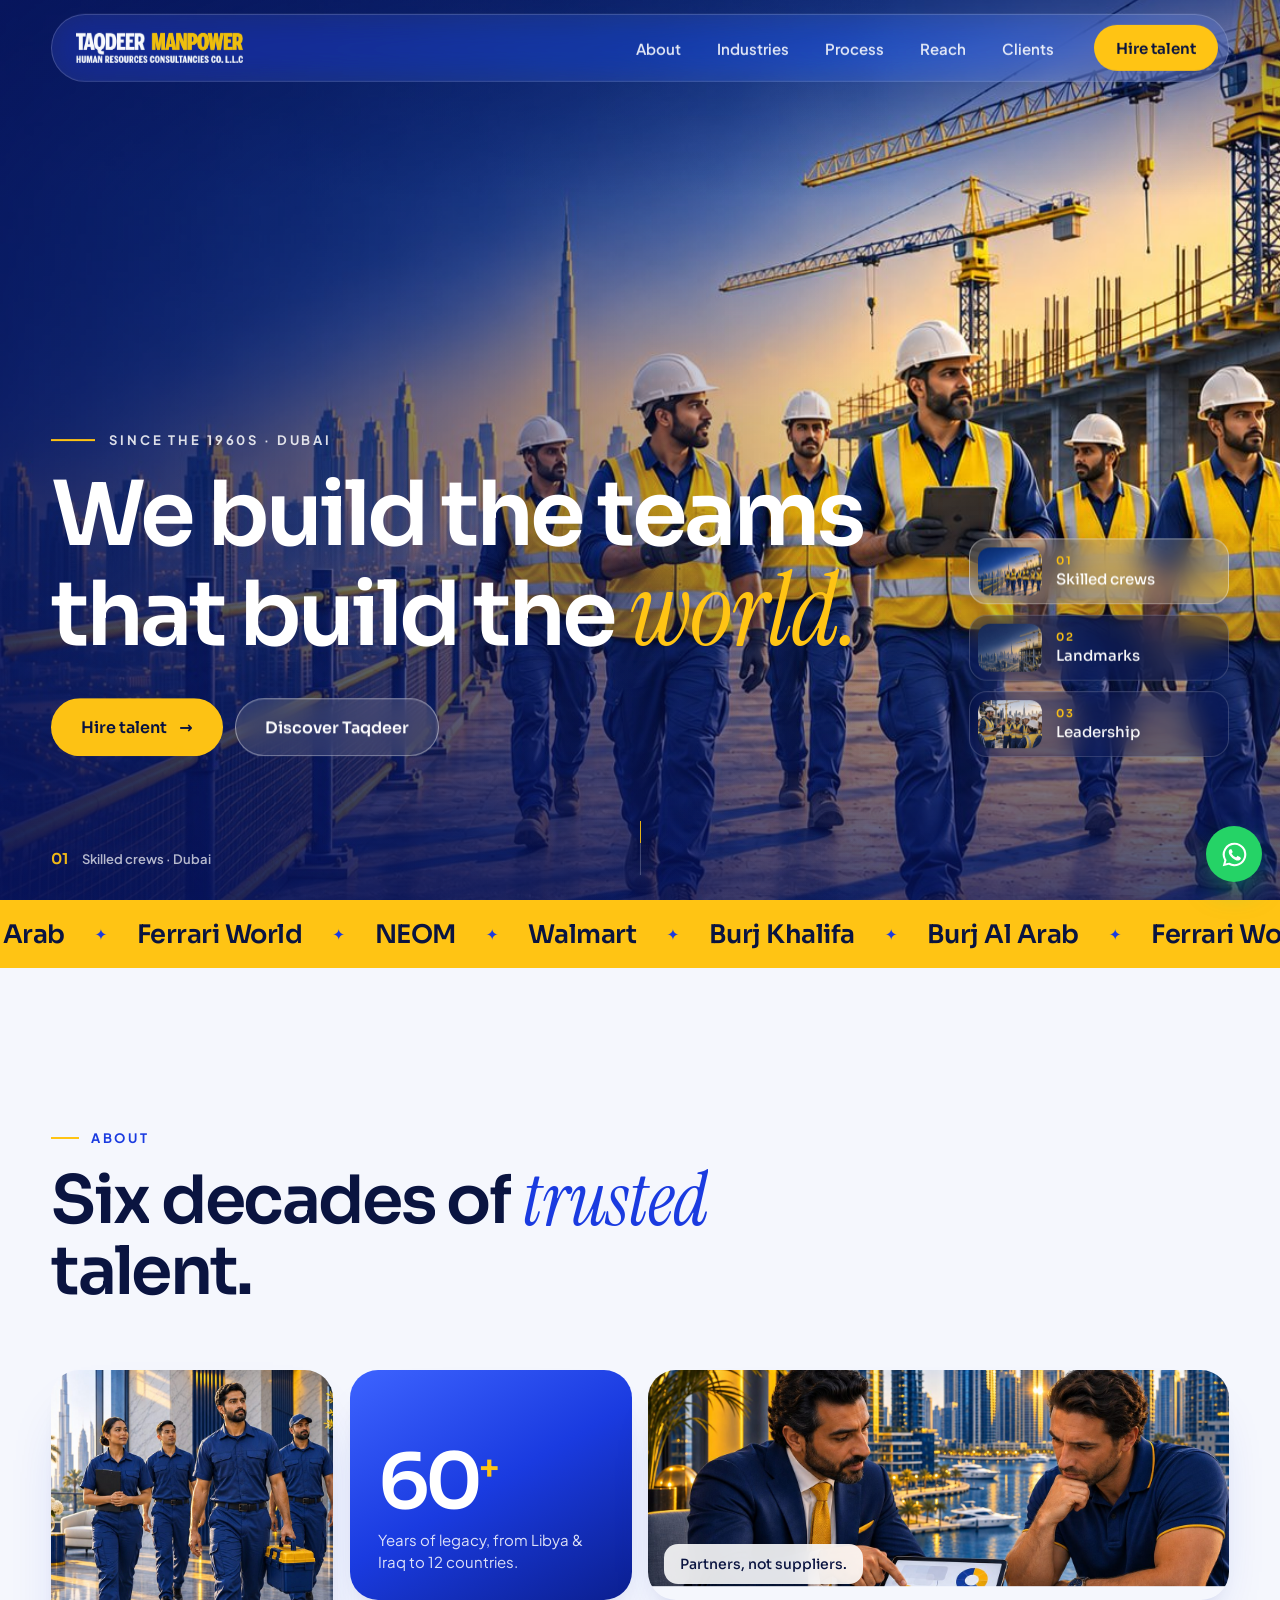
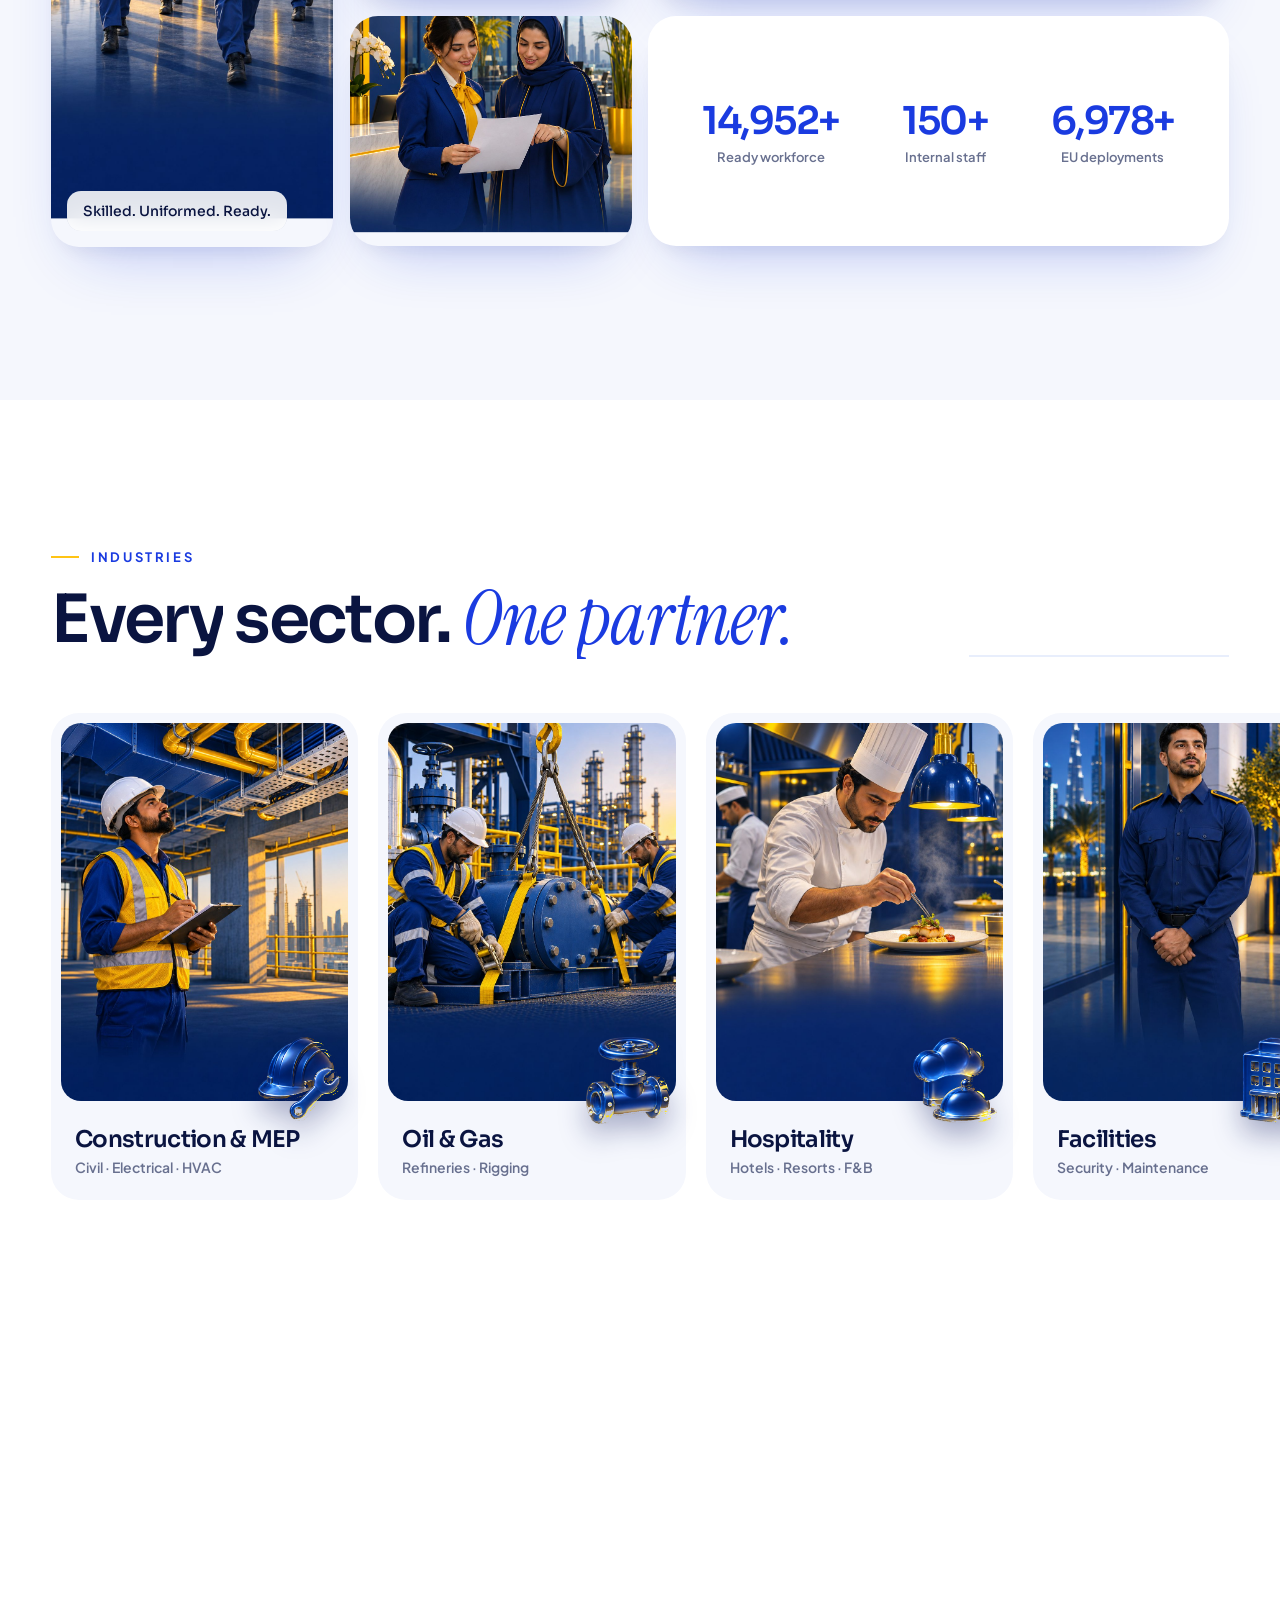
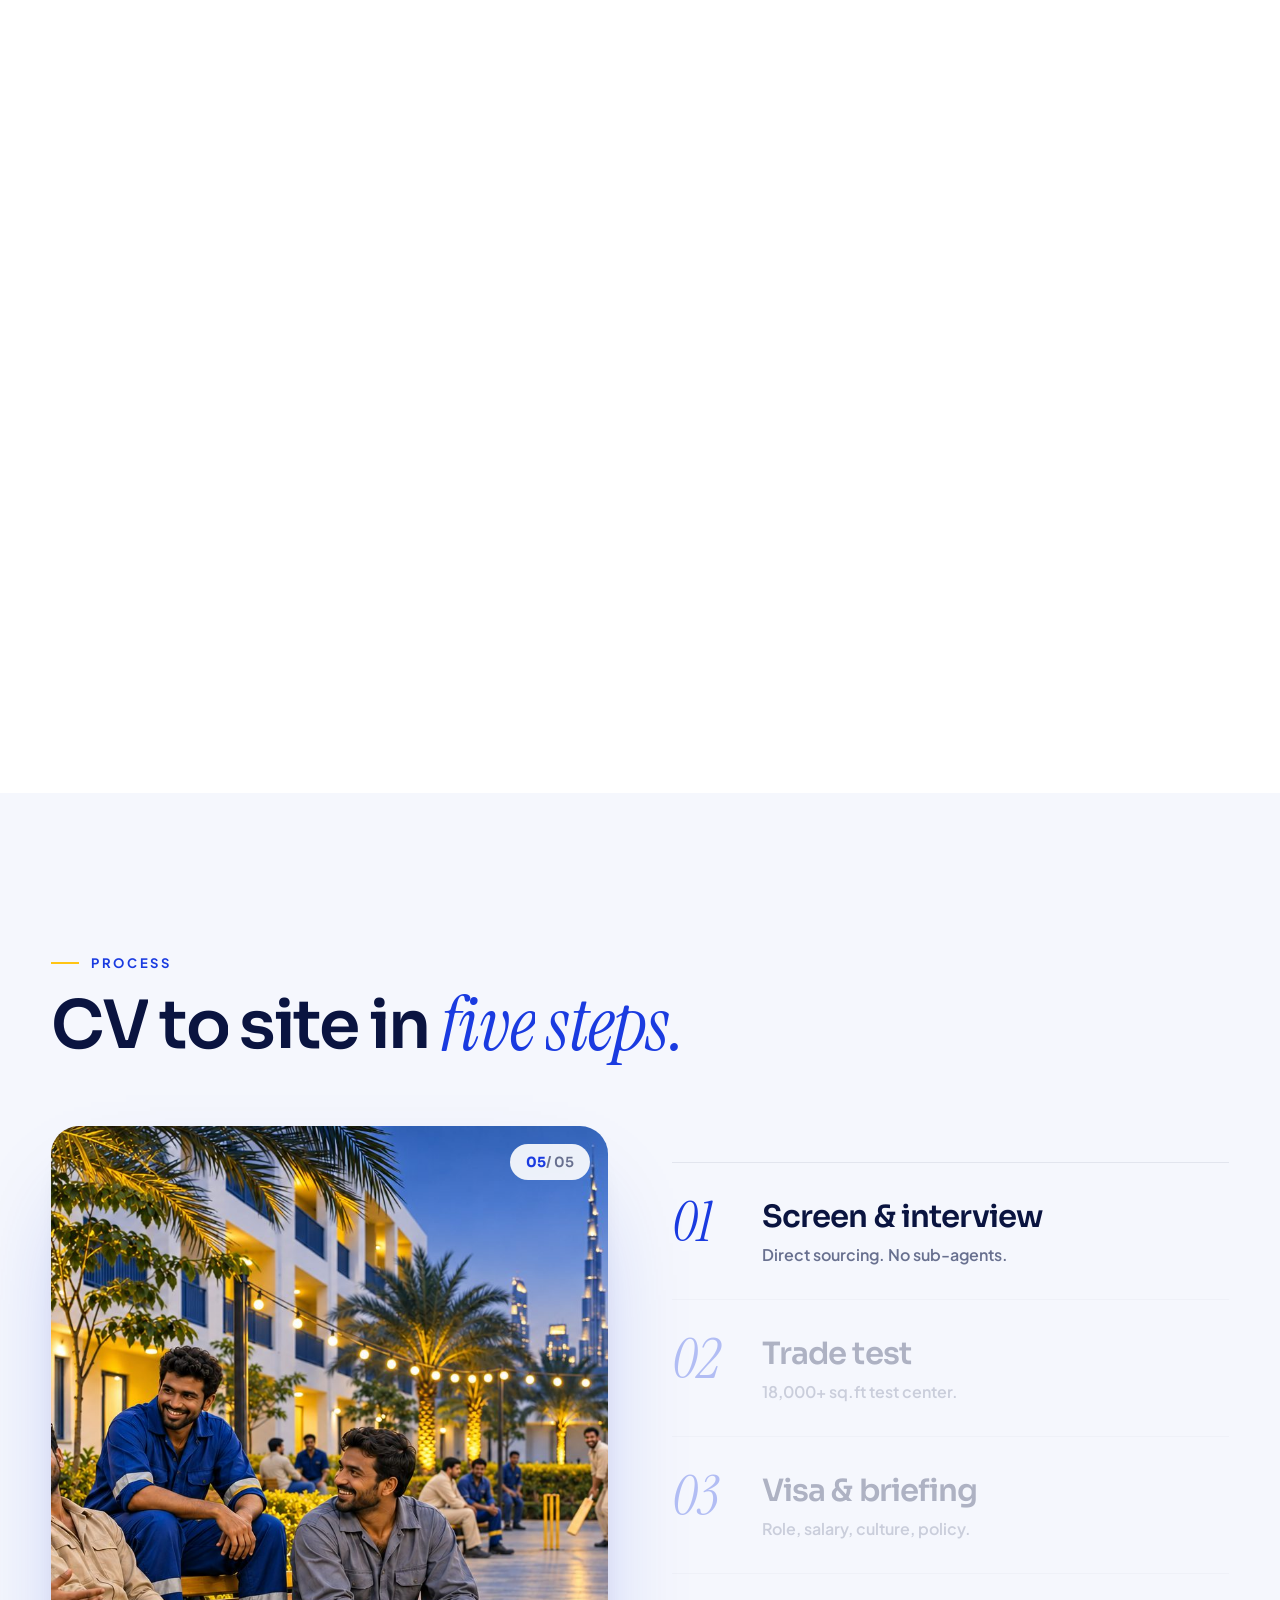
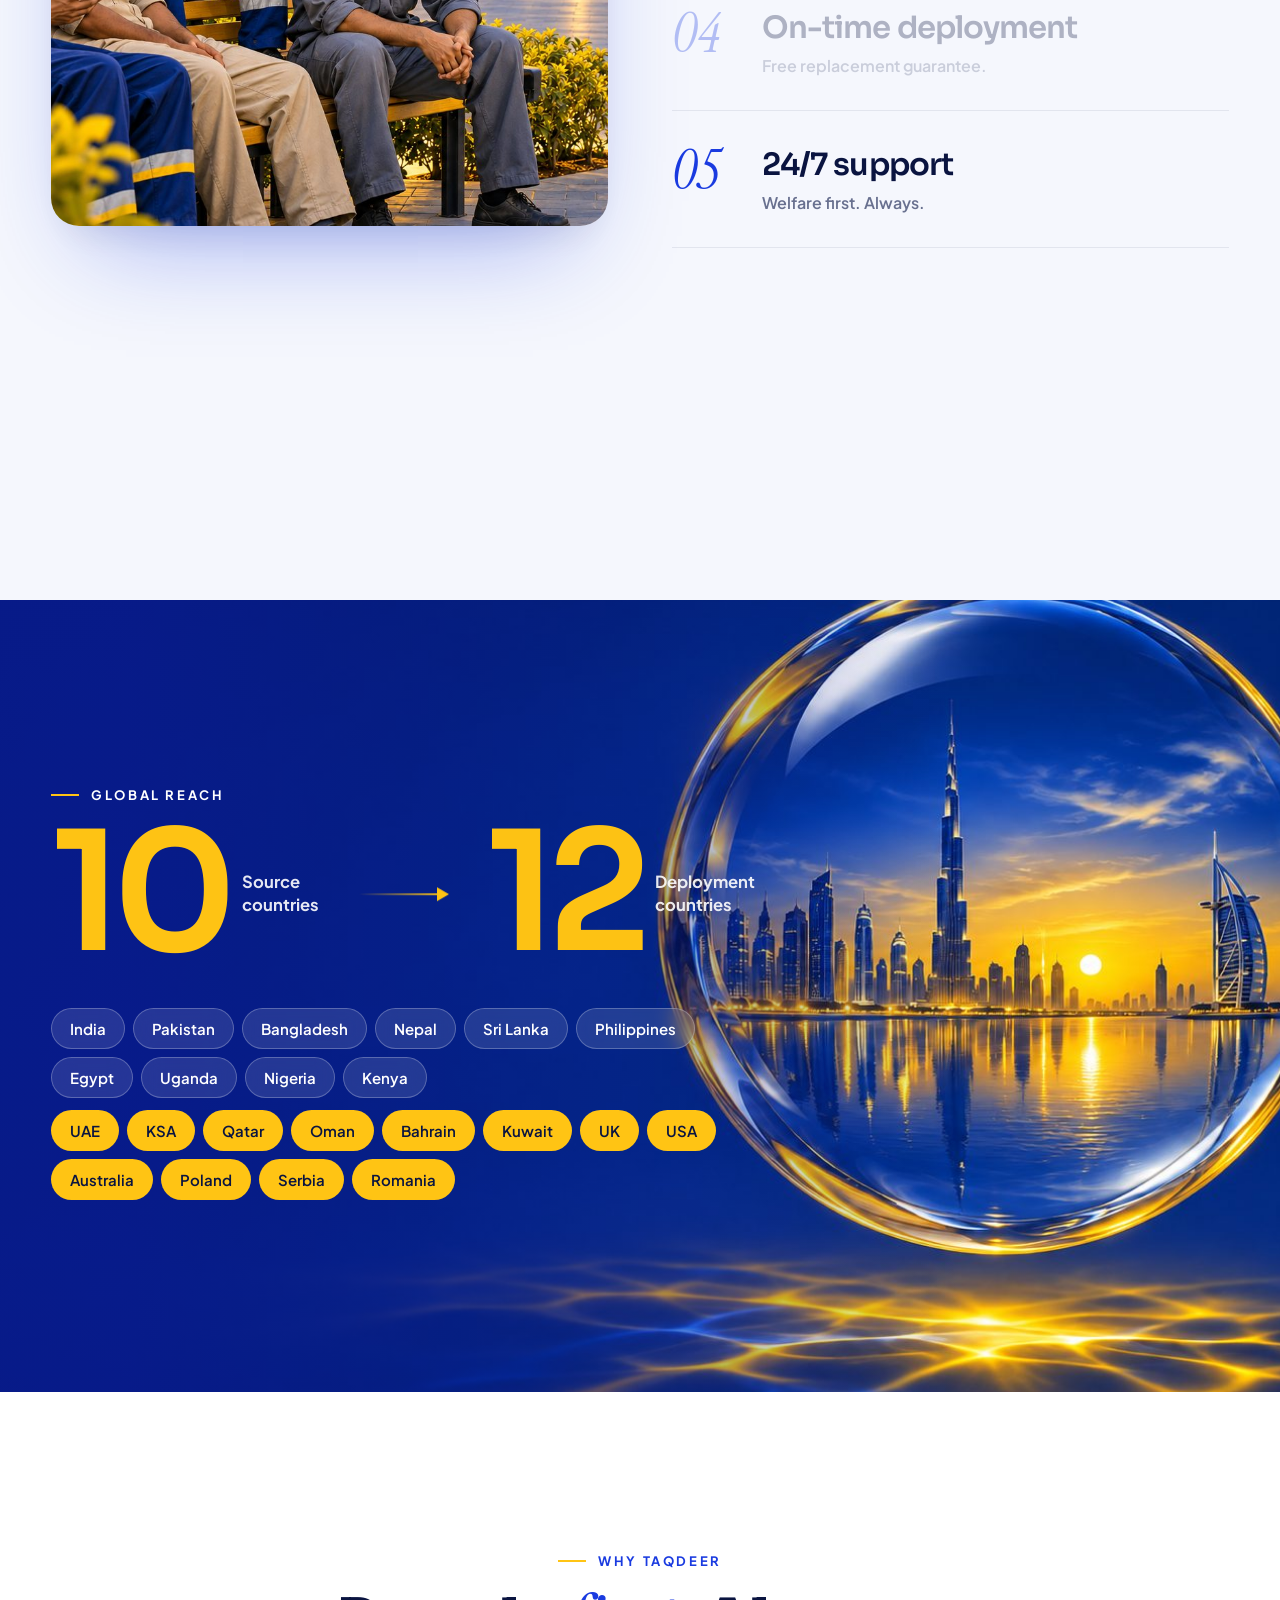
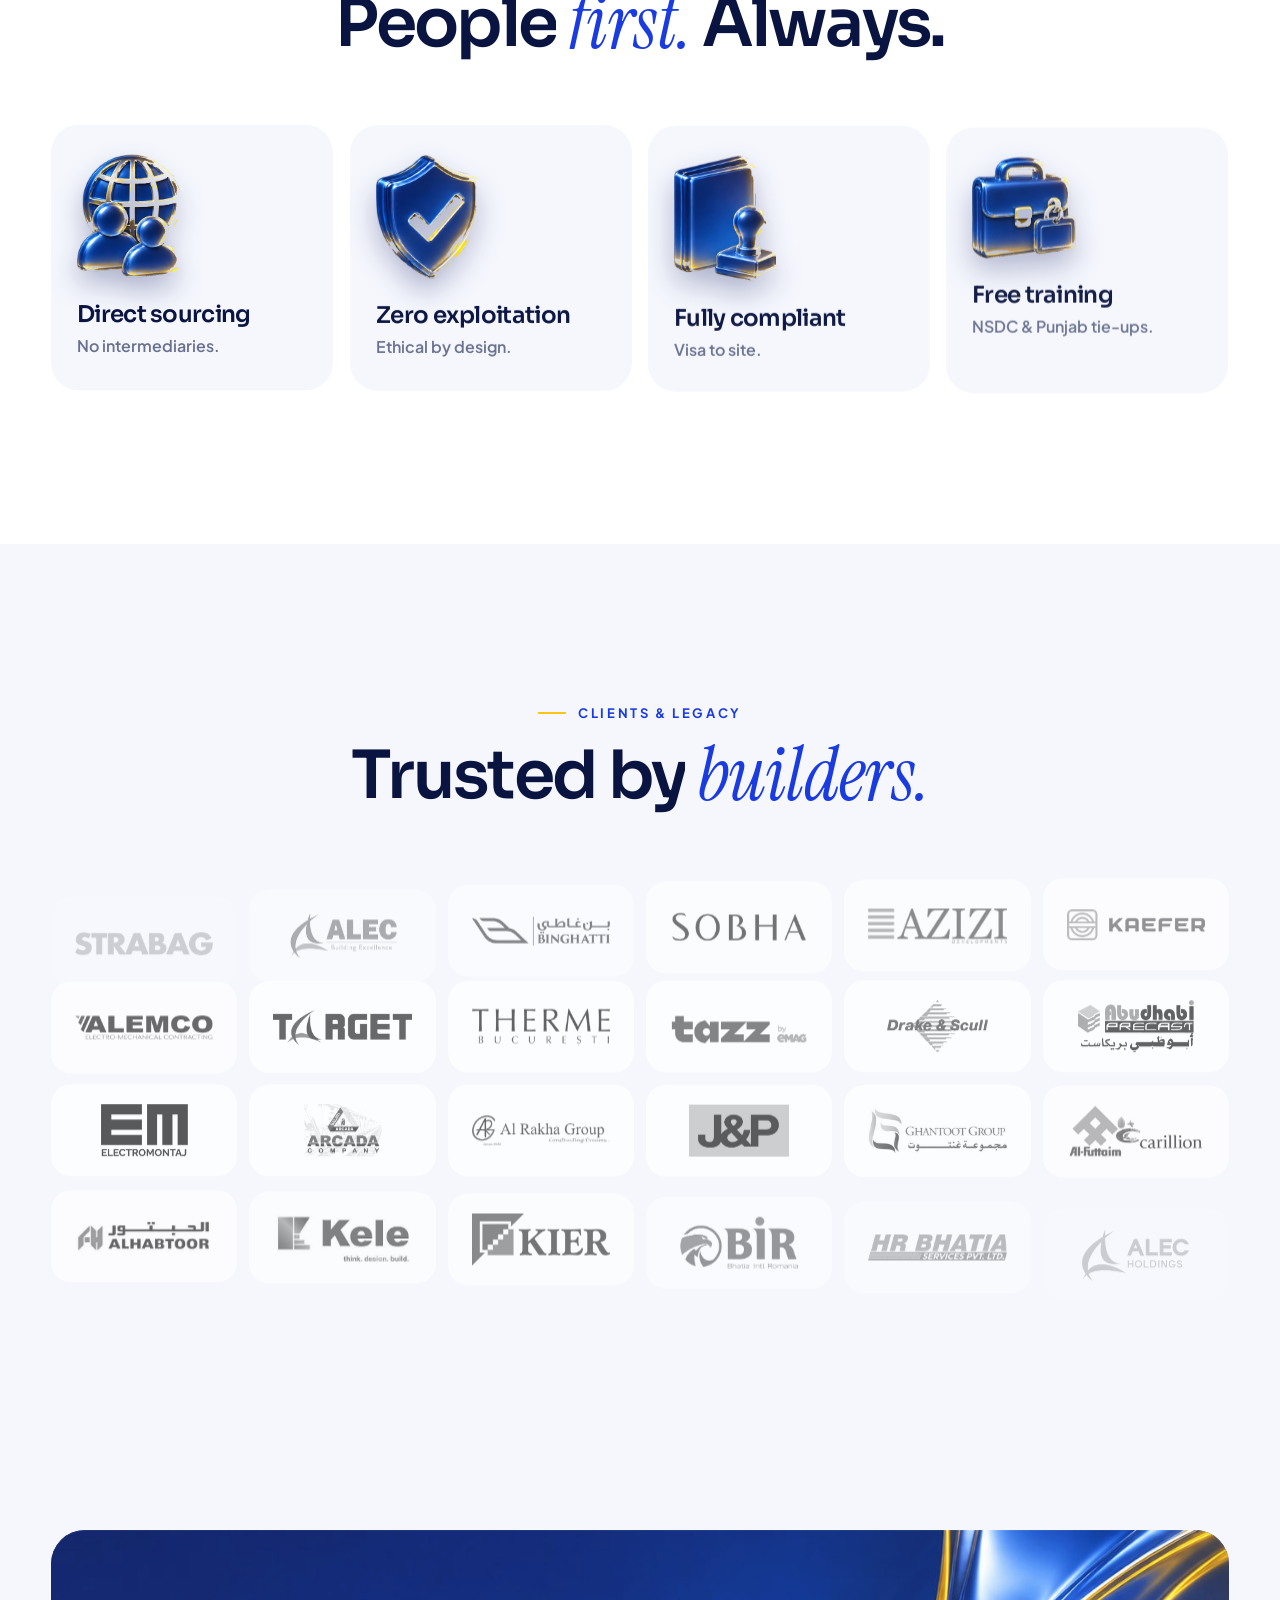
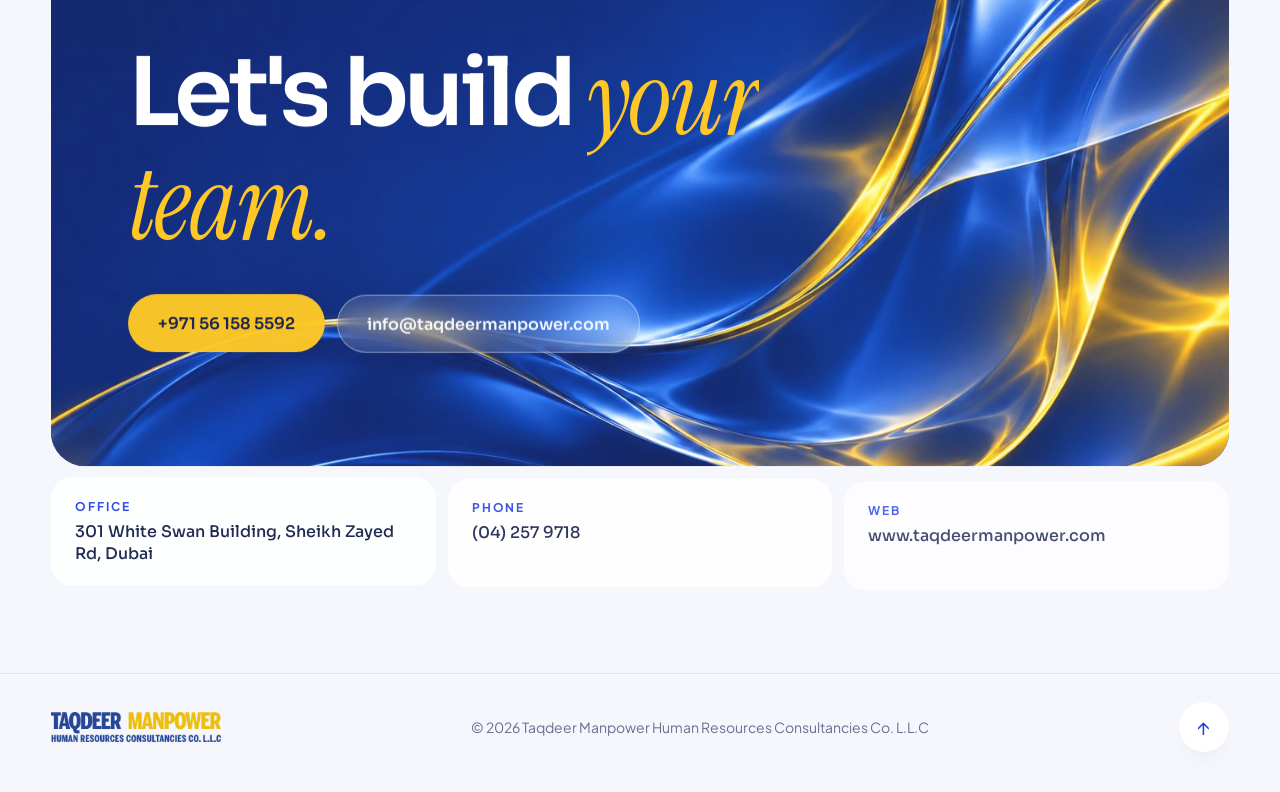
==== commit 317b464d: "Keep animations on devices with reduced-motion enabled; cache-bust CSS/JS Many phones report prefers" ====
--- a/index.html
+++ b/index.html
@@ -11,7 +11,7 @@
 <link rel="preconnect" href="https://fonts.gstatic.com" crossorigin>
 <link href="https://fonts.googleapis.com/css2?family=Sora:wght@300;400;500;600;700&family=Instrument+Serif:ital@0;1&family=Plus+Jakarta+Sans:wght@400;500;600;700&display=swap" rel="stylesheet">
 <link rel="stylesheet" href="vendor/lenis.css">
-<link rel="stylesheet" href="css/style.css">
+<link rel="stylesheet" href="css/style.css?v=6">
 </head>
 <body class="is-loading">
 
@@ -262,6 +262,6 @@
 <script src="vendor/gsap.min.js"></script>
 <script src="vendor/ScrollTrigger.min.js"></script>
 <script src="vendor/lenis.min.js"></script>
-<script src="js/main.js"></script>
+<script src="js/main.js?v=6"></script>
 </body>
 </html>
--- a/css/style.css
+++ b/css/style.css
@@ -344,4 +344,3 @@
 .wa svg{width:29px;height:29px}
 @media (max-width:767px){.wa{width:50px;height:50px;right:14px;bottom:14px}.wa svg{width:26px;height:26px}}
 
-@media (prefers-reduced-motion:reduce){*,*::before,*::after{animation:none!important;transition:none!important}}
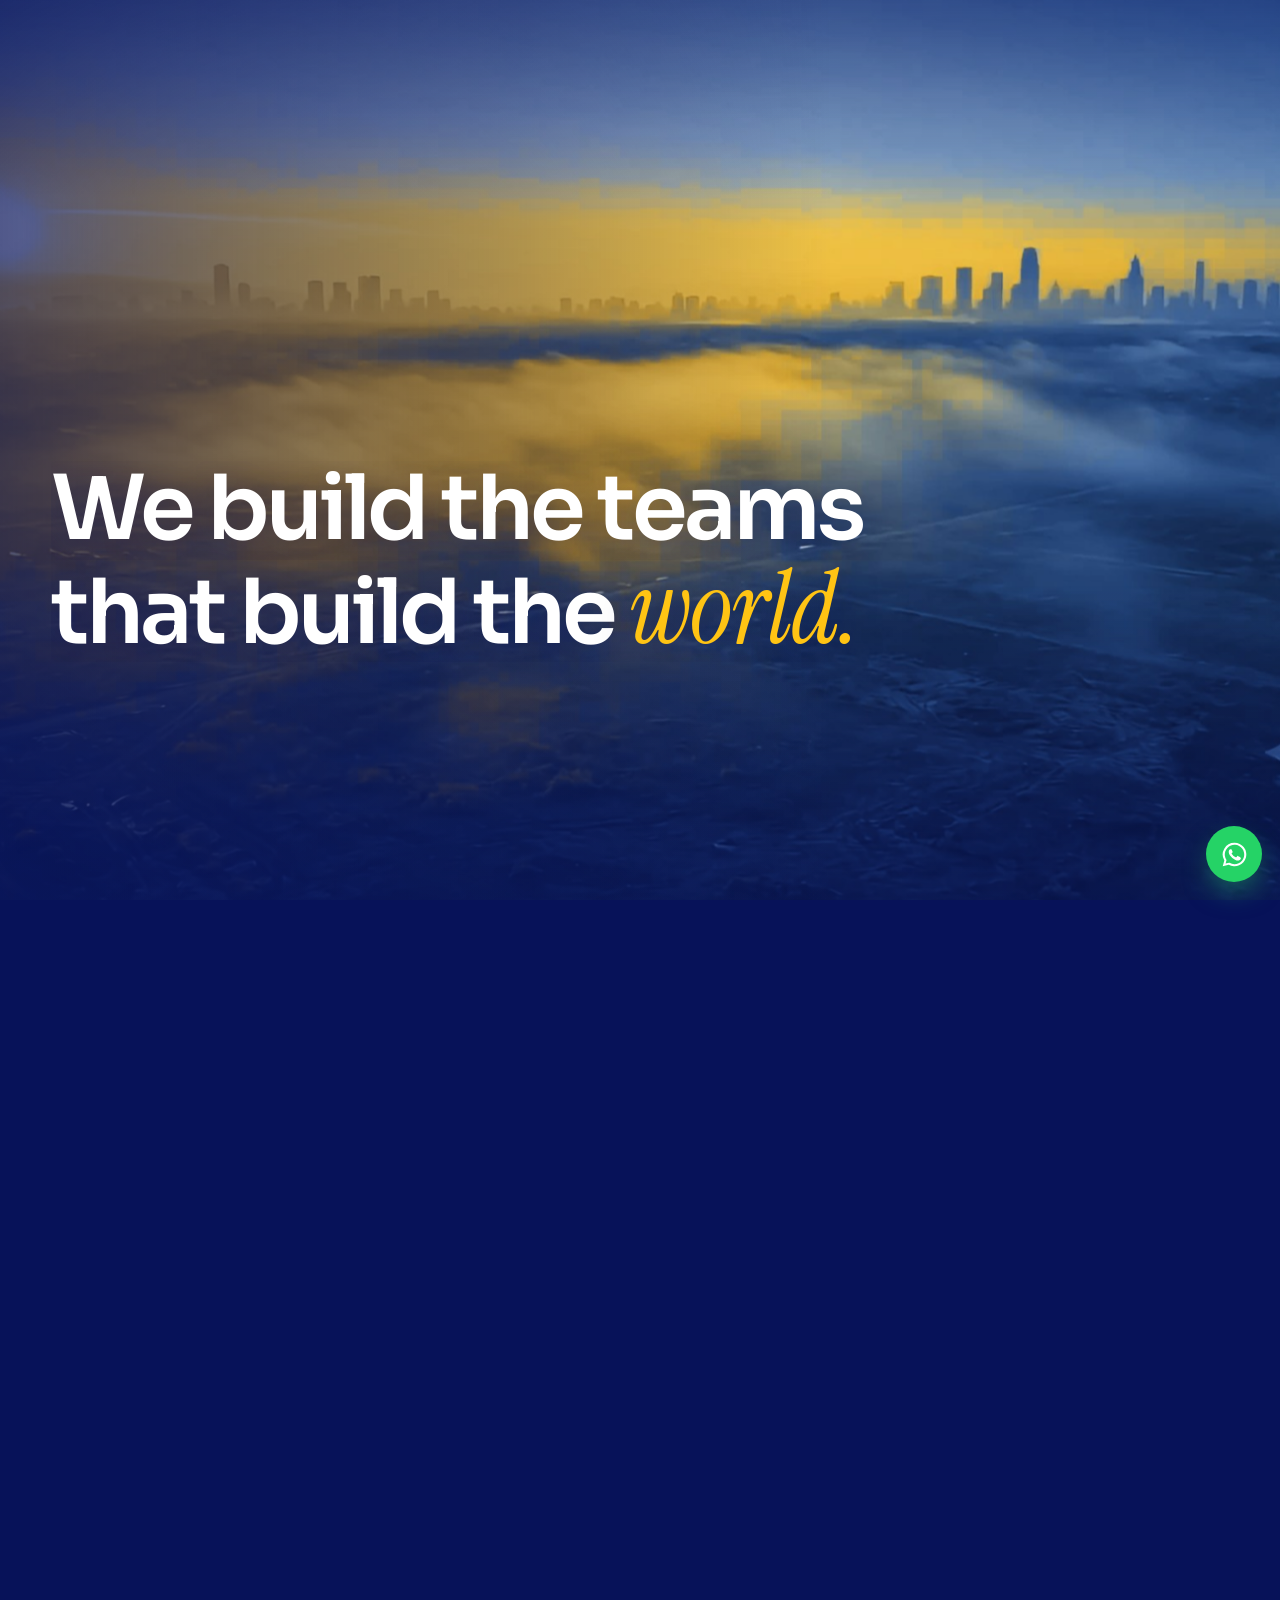
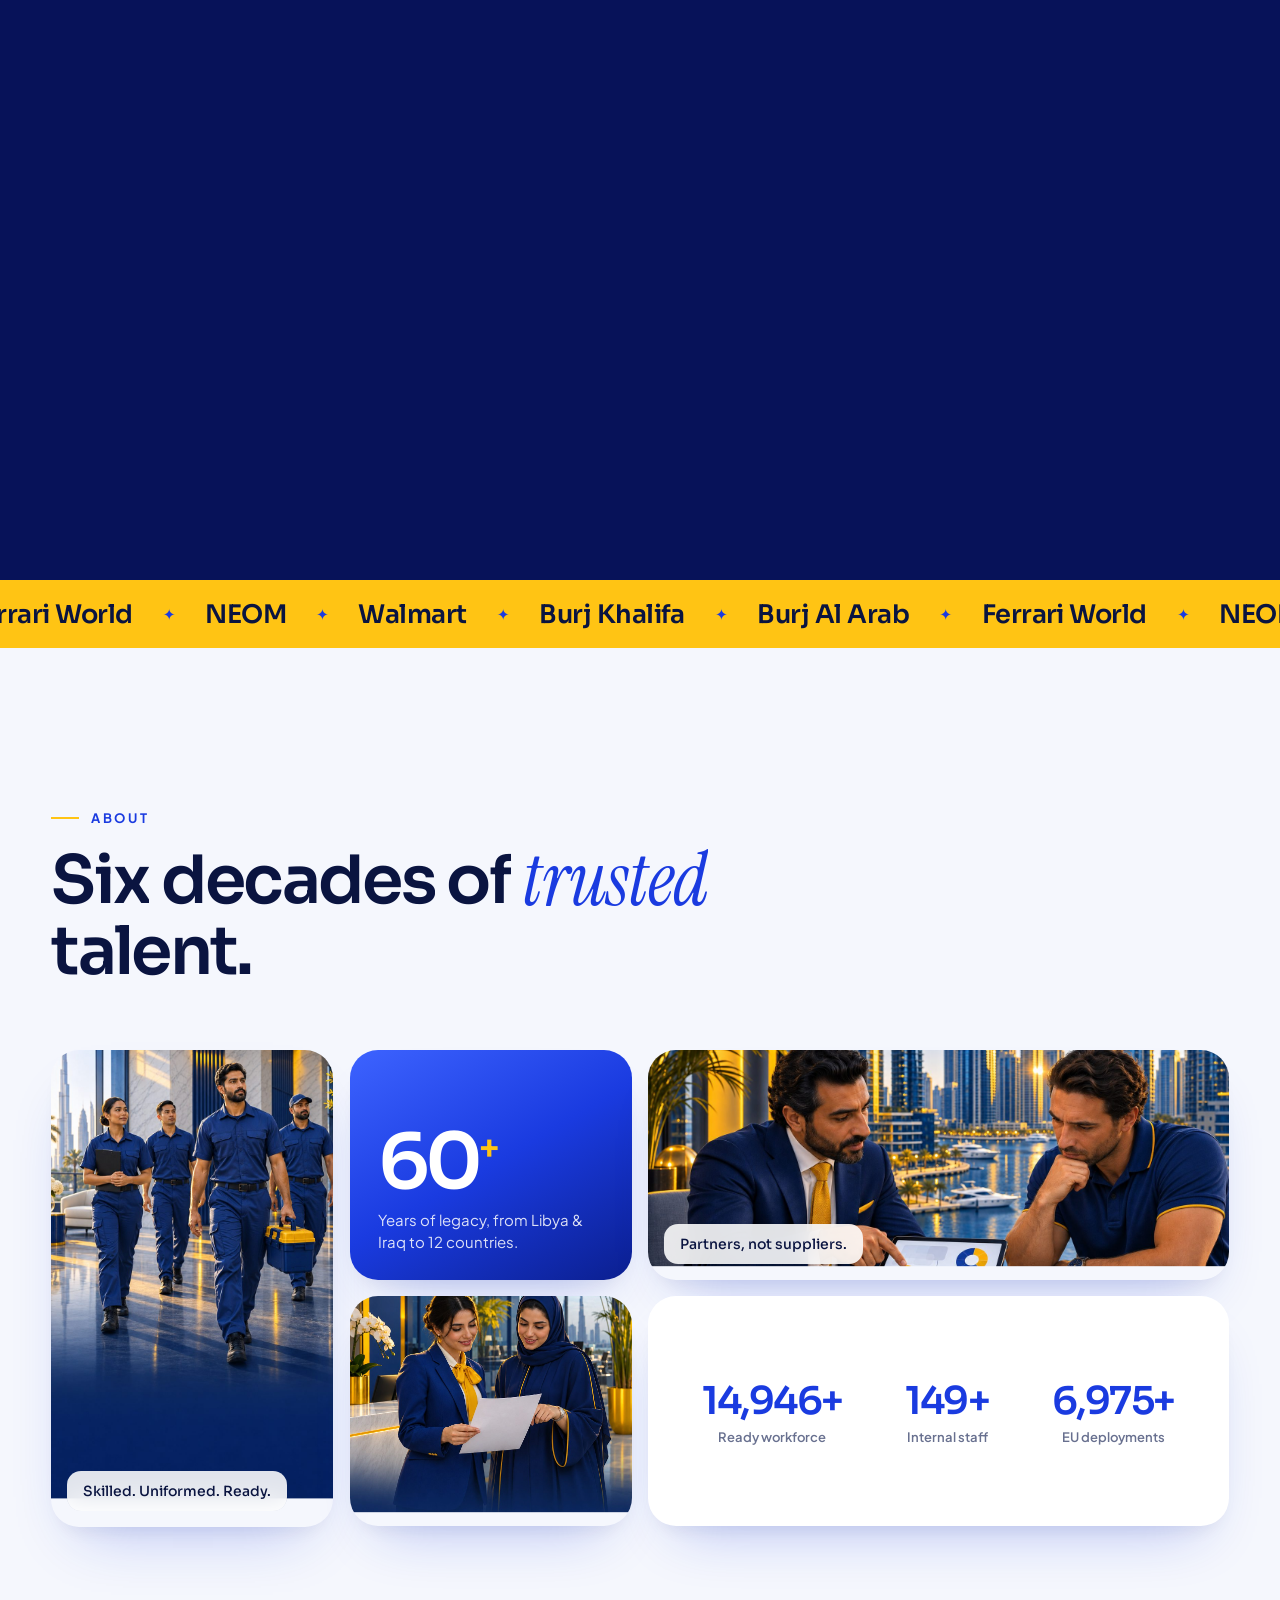
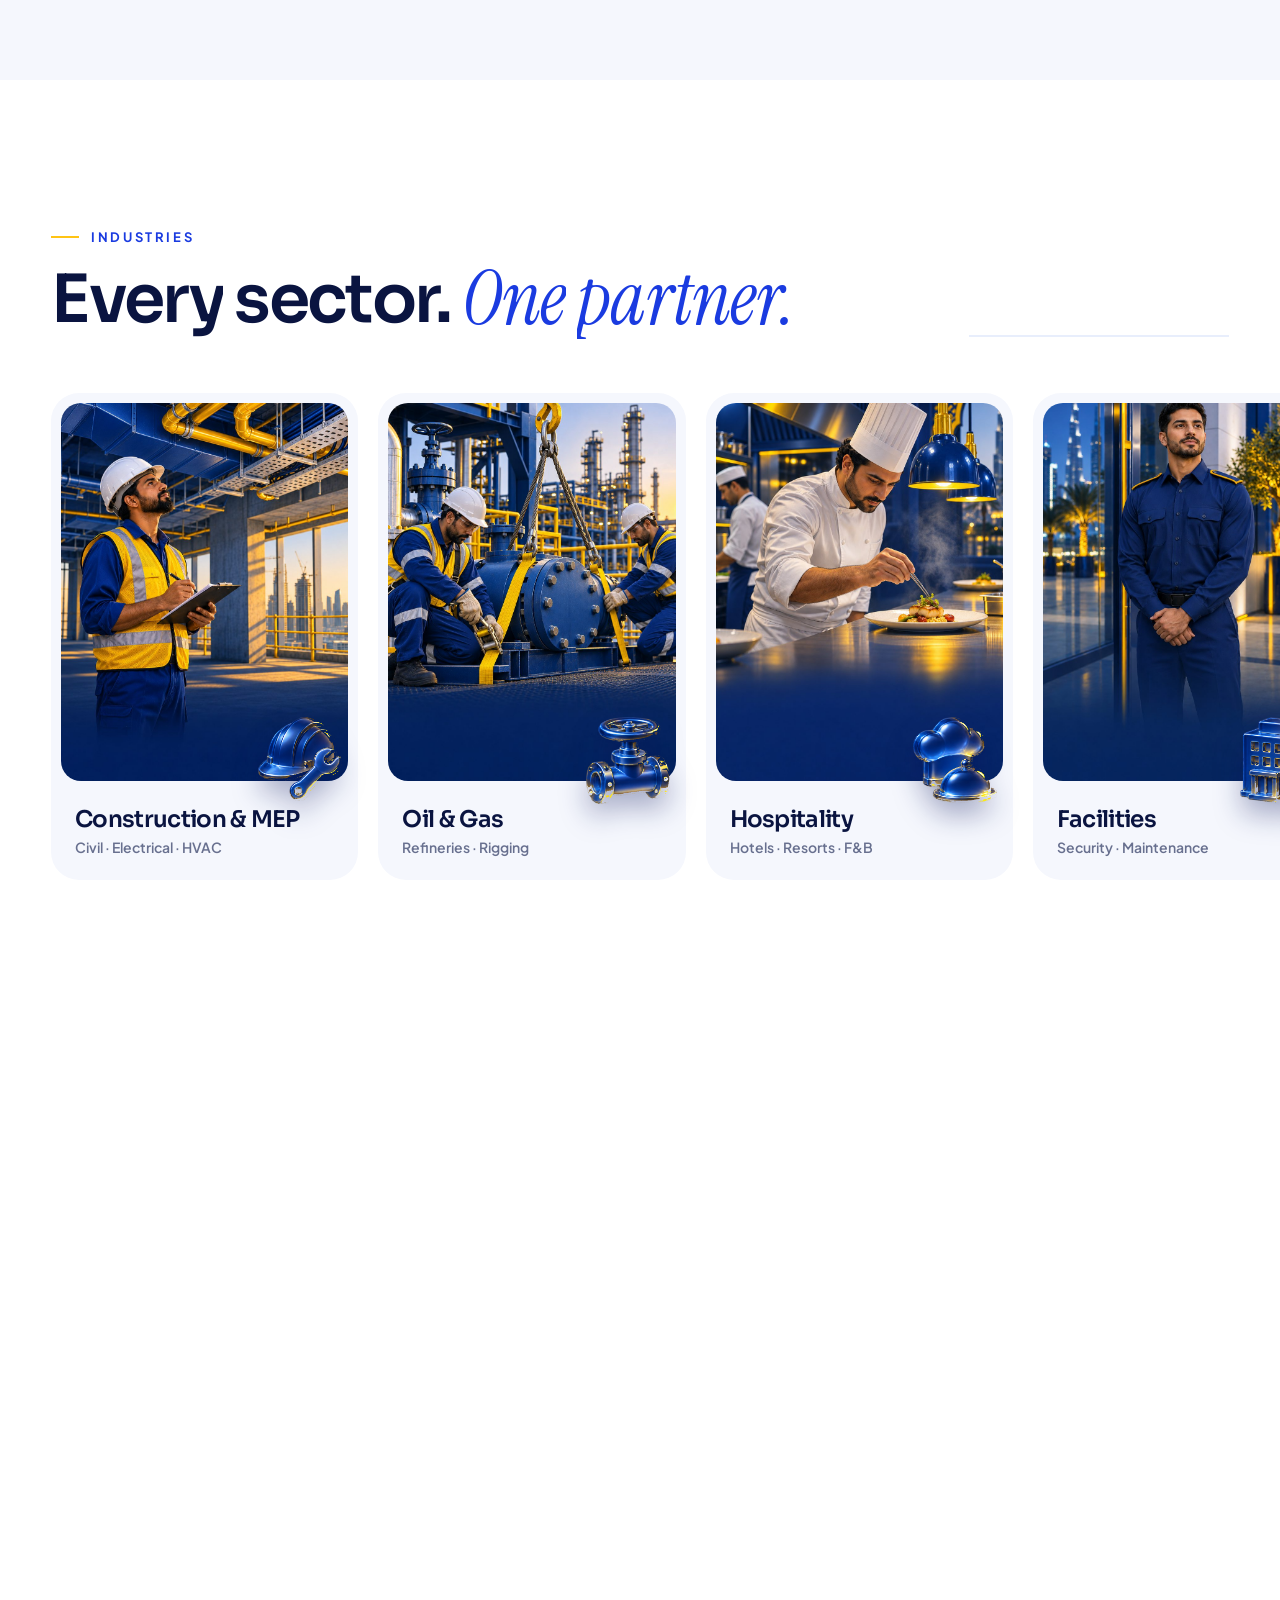
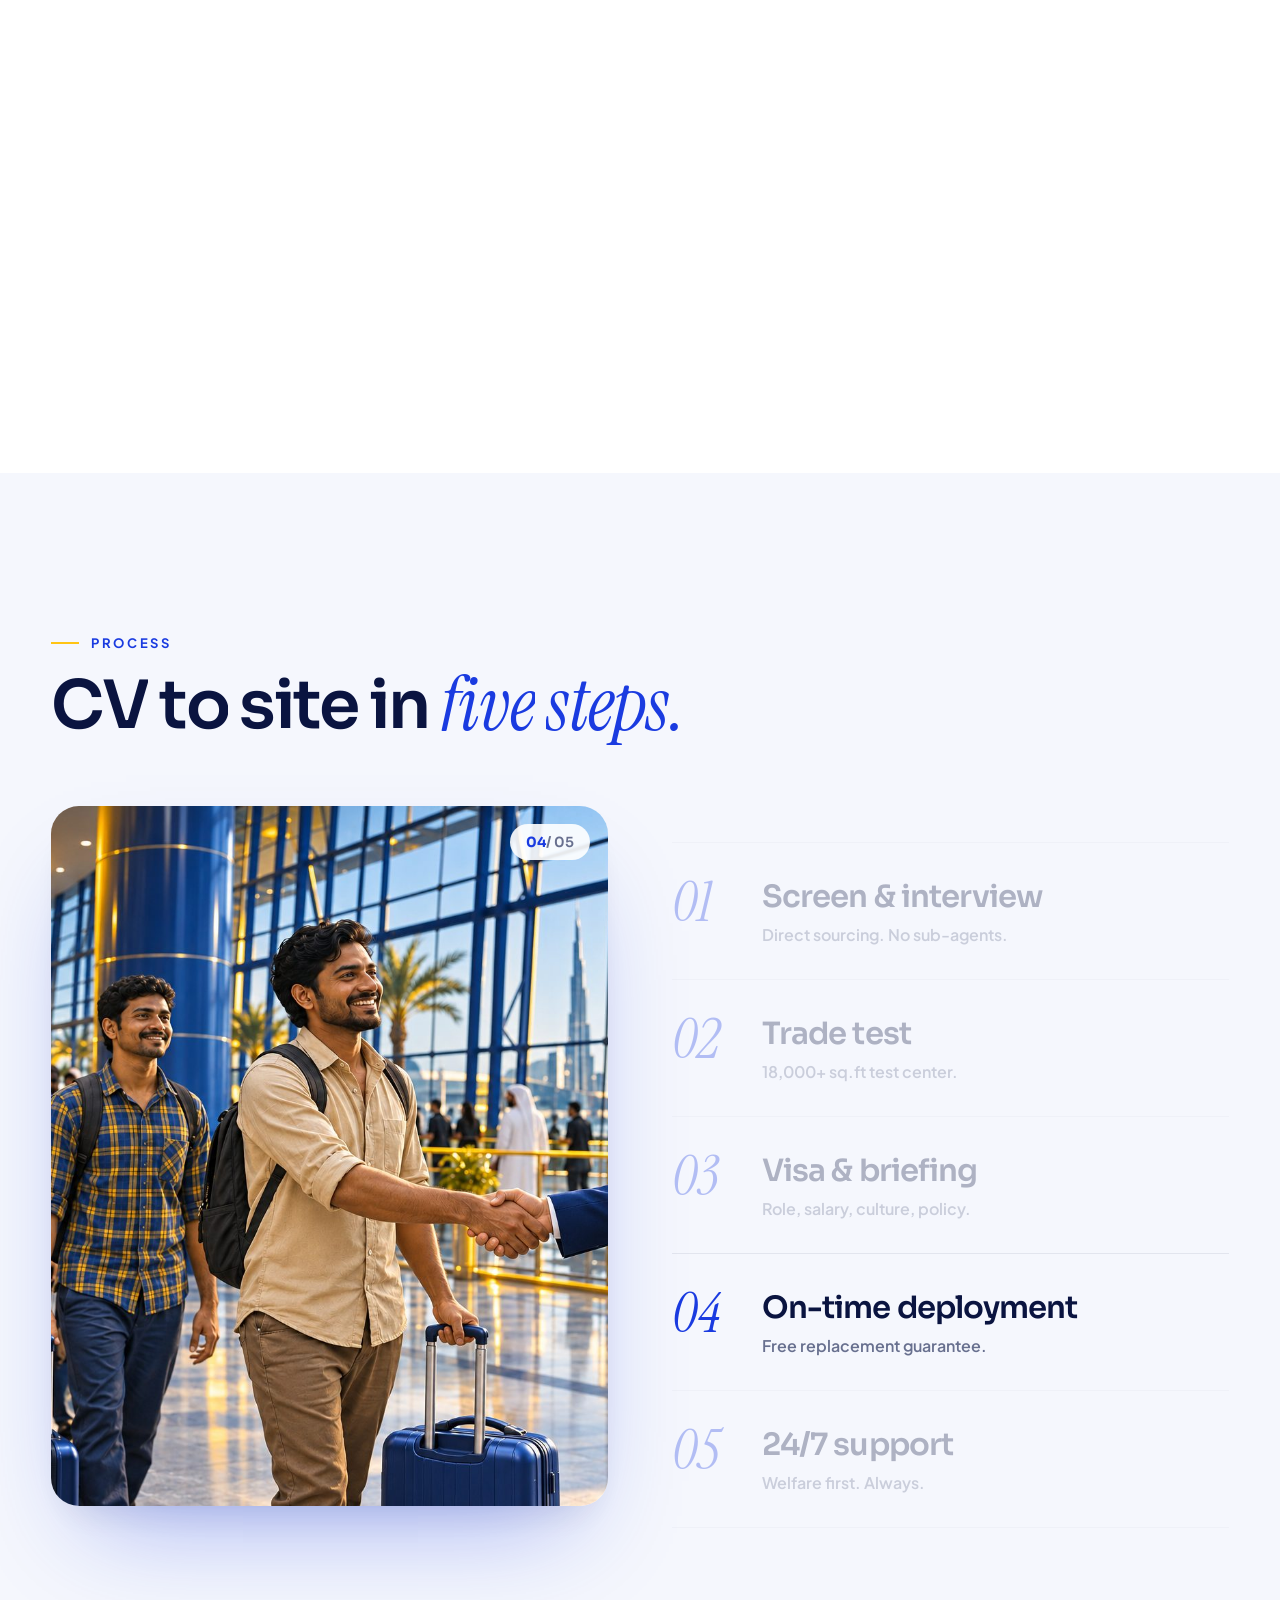
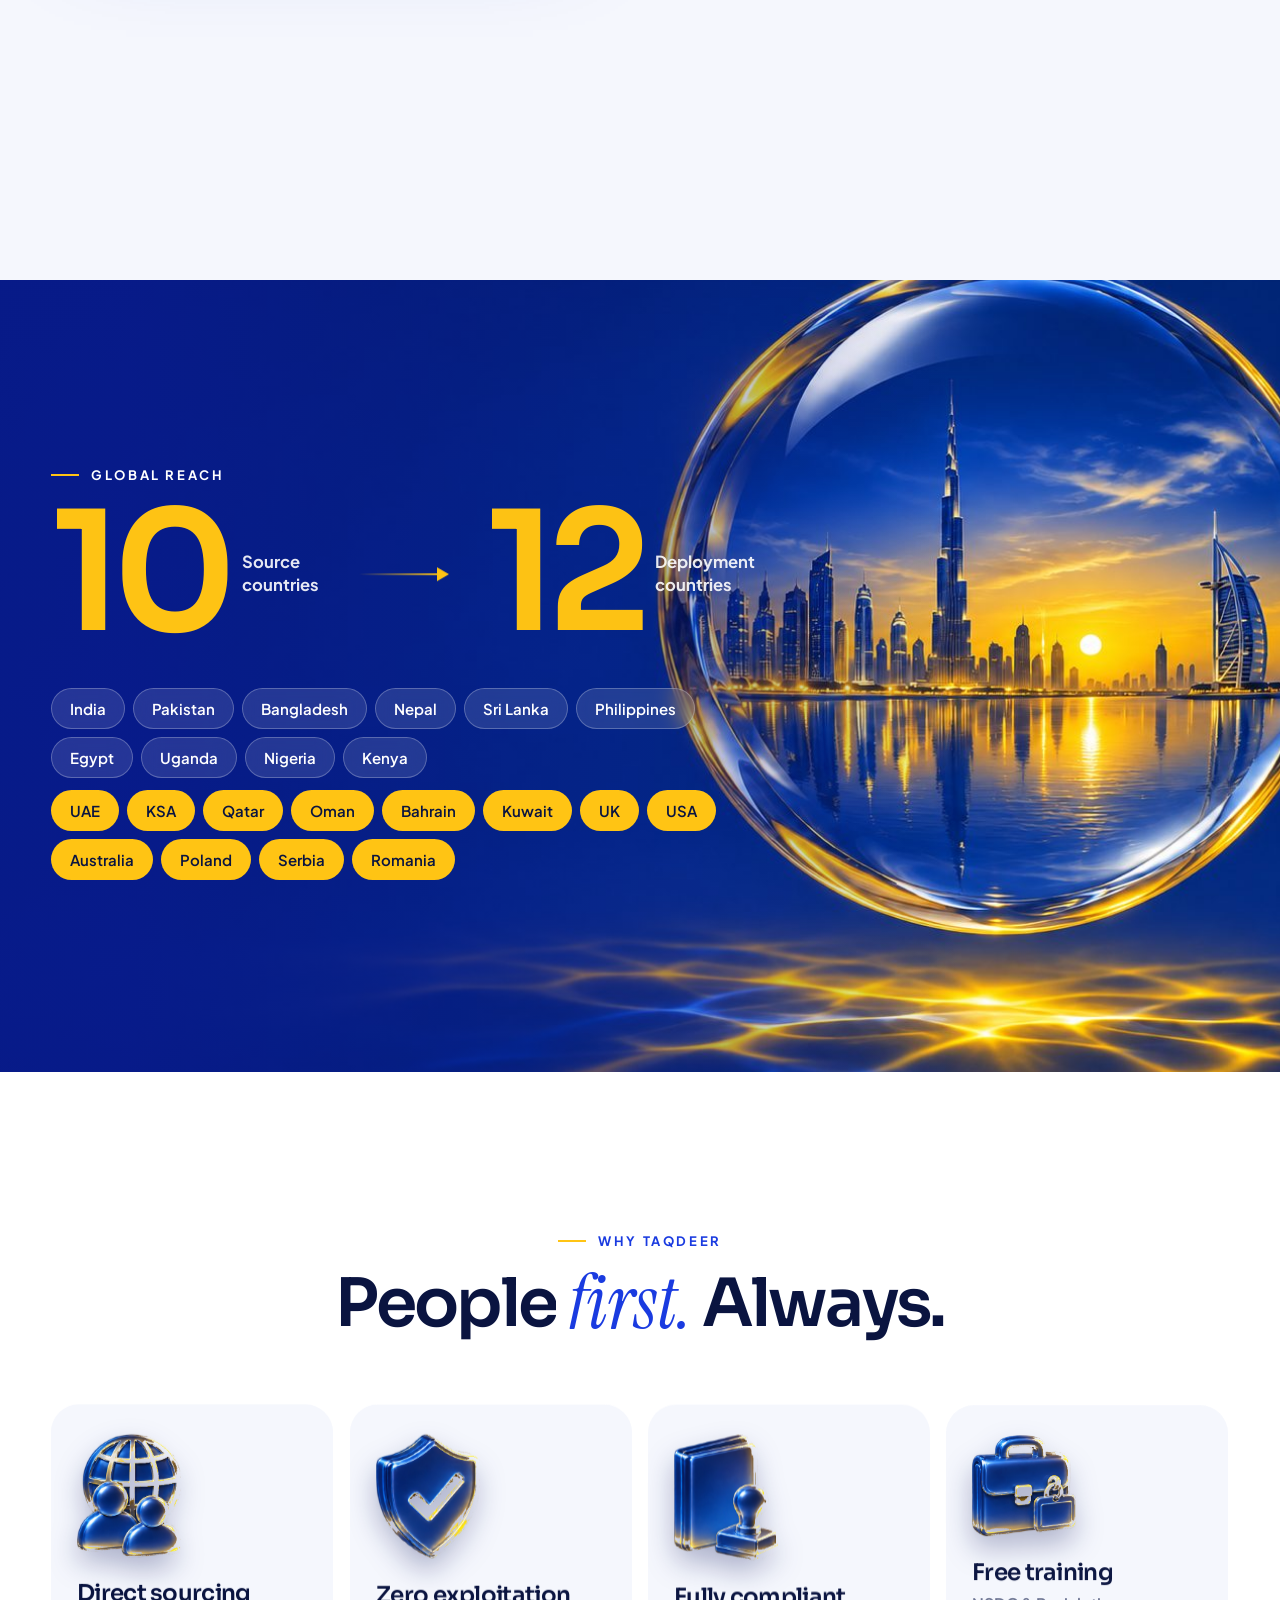
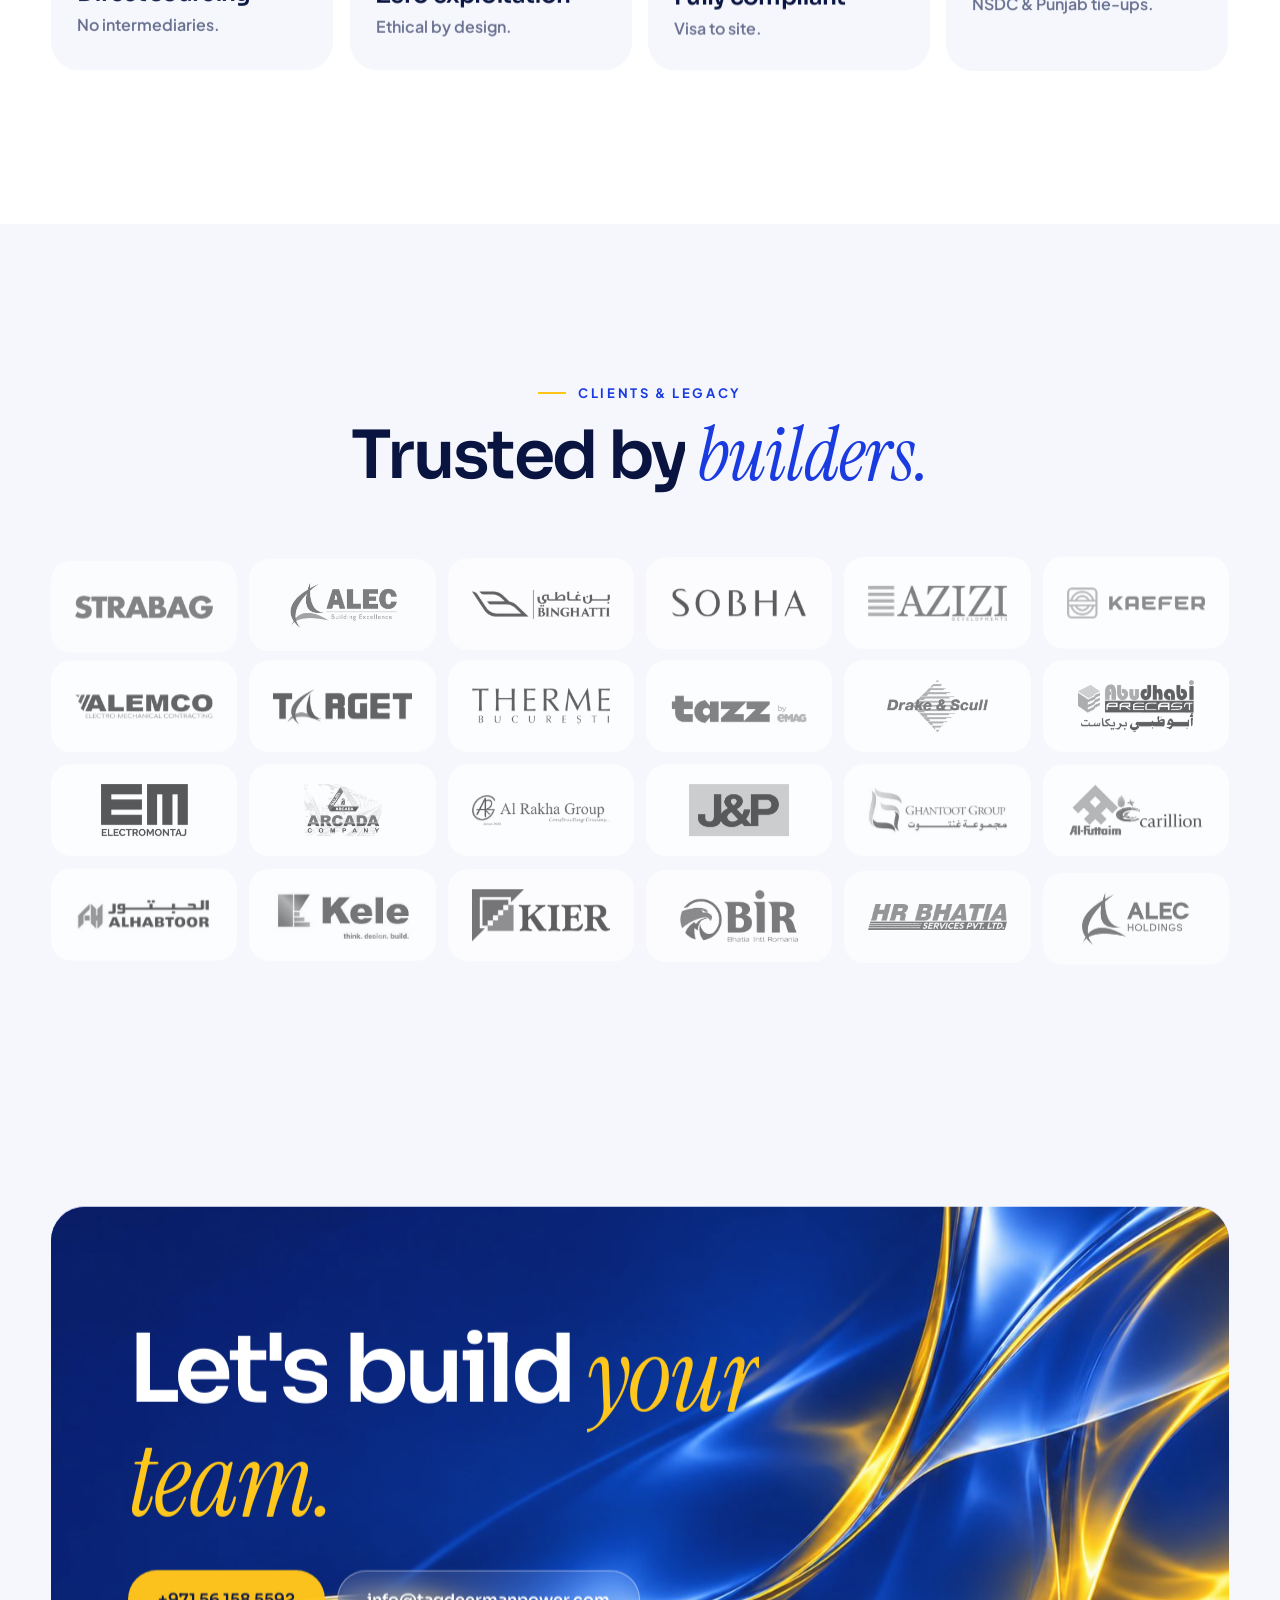
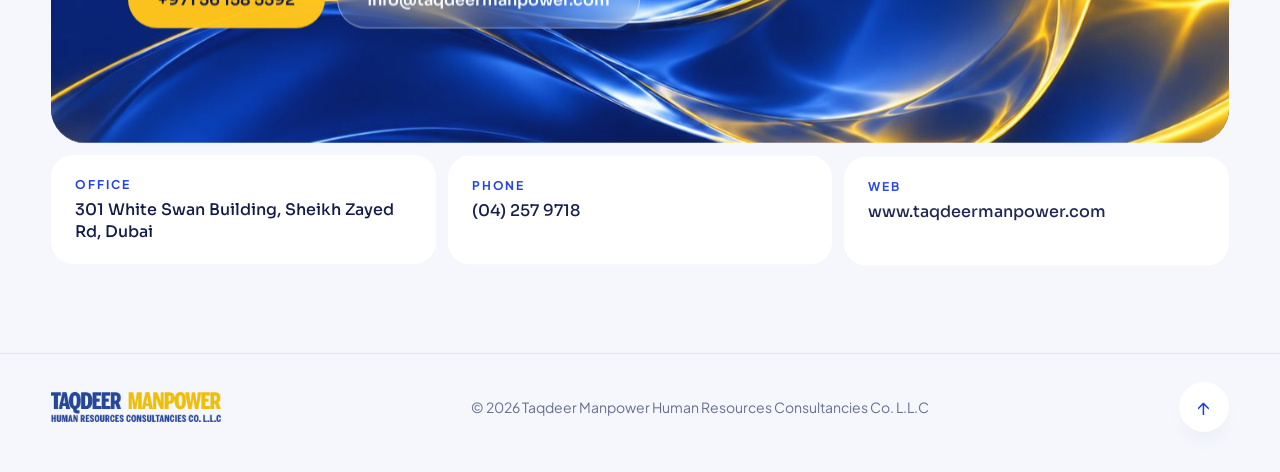
==== commit 9ef4b5fc: "Hero: scroll-driven video frame sequence with synced text beats - Canvas plays desktop (1920x1080) o" ====
--- a/index.html
+++ b/index.html
@@ -11,7 +11,7 @@
 <link rel="preconnect" href="https://fonts.gstatic.com" crossorigin>
 <link href="https://fonts.googleapis.com/css2?family=Sora:wght@300;400;500;600;700&family=Instrument+Serif:ital@0;1&family=Plus+Jakarta+Sans:wght@400;500;600;700&display=swap" rel="stylesheet">
 <link rel="stylesheet" href="vendor/lenis.css">
-<link rel="stylesheet" href="css/style.css?v=6">
+<link rel="stylesheet" href="css/style.css?v=7">
 </head>
 <body class="is-loading">
 
@@ -51,44 +51,49 @@
 
 <main id="top">
 
-<!-- ================= HERO ================= -->
-<section class="hero" data-cursor="Next">
-  <div class="hero__frame">
-    <div class="hero__slides">
-      <figure class="slide is-active" data-label="Skilled crews · Dubai">
-        <img src="img/hero-team.jpg" data-m="img/hero-mobile-team.jpg" alt="Taqdeer crew walking on a Dubai high-rise site">
-      </figure>
-      <figure class="slide" data-label="Landmark projects · UAE">
-        <img src="img/hero-cranes.jpg" data-m="img/hero-mobile-cranes.jpg" alt="Taqdeer engineers on a tower under construction">
-      </figure>
-      <figure class="slide" data-label="Site leadership · On time">
-        <img src="img/briefing.jpg" alt="Site engineer briefing a Taqdeer team">
-      </figure>
-    </div>
+<!-- ================= HERO (scroll-driven film) ================= -->
+<!--
+  Frames: copy your frame folders into  frames/desktop/  and  frames/mobile/
+  (file names: ezgif-frame-001.jpg ... ezgif-frame-240.jpg).
+  data-frames  = number of frames in each folder
+  data-step-*  = use every Nth frame (2 = half the download, still smooth)
+-->
+<section class="hero" id="hero"
+  data-frames="240"
+  data-desktop="frames/desktop/ezgif-frame-" data-step-desktop="1"
+  data-mobile="frames/mobile/ezgif-frame-" data-step-mobile="2">
+  <div class="hero__sticky">
+    <canvas class="hero__canvas" aria-label="Aerial film: empty land becomes a finished tower"></canvas>
     <div class="hero__shade"></div>
-    <div class="hero__glow" aria-hidden="true"></div>
-  </div>
-
-  <div class="hero__content wrap">
-    <p class="hero__kicker"><span class="line"></span>Since the 1960s · Dubai</p>
-    <h1 class="hero__title">
-      <span class="ln"><span>We build the teams</span></span>
-      <span class="ln"><span>that build the <em class="serif">world.</em></span></span>
-    </h1>
-    <div class="hero__row">
-      <a href="#contact" class="btn btn--gold magnetic"><span>Hire talent</span><i>→</i></a>
-      <a href="#about" class="btn btn--glass magnetic"><span>Discover Taqdeer</span></a>
-    </div>
-  </div>
-
-  <div class="hero__nav" aria-label="Slides">
-    <button class="thumb is-active" data-i="0" aria-label="Slide 1"><img src="img/hero-team.jpg" alt=""><span><small>01</small>Skilled crews</span><i></i></button>
-    <button class="thumb" data-i="1" aria-label="Slide 2"><img src="img/hero-cranes.jpg" alt=""><span><small>02</small>Landmarks</span><i></i></button>
-    <button class="thumb" data-i="2" aria-label="Slide 3"><img src="img/briefing.jpg" alt=""><span><small>03</small>Leadership</span><i></i></button>
-  </div>
-
-  <div class="hero__label"><b>01</b><span class="hero__labeltxt">Skilled crews · Dubai</span></div>
-  <div class="hero__scroll" aria-hidden="true"><i></i></div>
+
+    <div class="beat beat--1 wrap">
+      <p class="hero__kicker"><span class="line"></span>Since the 1960s · Dubai</p>
+      <h1 class="hero__title">
+        <span class="ln"><span>We build the teams</span></span>
+        <span class="ln"><span>that build the <em class="serif">world.</em></span></span>
+      </h1>
+      <div class="hero__row">
+        <a href="#contact" class="btn btn--gold magnetic"><span>Hire talent</span><i>→</i></a>
+        <a href="#about" class="btn btn--glass magnetic"><span>Discover Taqdeer</span></a>
+      </div>
+    </div>
+
+    <div class="beat beat--2 wrap" aria-hidden="true">
+      <p class="hero__kicker"><span class="line"></span>Skilled hands</p>
+      <p class="beat__title"><span class="ln"><span>Raised</span></span><span class="ln"><span><em class="serif">floor by floor.</em></span></span></p>
+    </div>
+
+    <div class="beat beat--3 wrap" aria-hidden="true">
+      <p class="hero__kicker"><span class="line"></span>Delivered on time</p>
+      <p class="beat__title"><span class="ln"><span>From empty land</span></span><span class="ln"><span>to <em class="serif">landmark.</em></span></span></p>
+    </div>
+
+    <div class="hero__meter" aria-hidden="true">
+      <div class="meter__steps"><span class="is-on">Land</span><span>Build</span><span>Deliver</span></div>
+      <div class="meter__bar"><i></i></div>
+    </div>
+    <div class="hero__hint" aria-hidden="true"><span>Scroll</span><i></i></div>
+  </div>
 </section>
 
 <!-- ================= LANDMARKS BAND ================= -->
@@ -262,6 +267,7 @@
 <script src="vendor/gsap.min.js"></script>
 <script src="vendor/ScrollTrigger.min.js"></script>
 <script src="vendor/lenis.min.js"></script>
-<script src="js/main.js?v=6"></script>
+<script src="js/sequence.js?v=7"></script>
+<script src="js/main.js?v=7"></script>
 </body>
 </html>
--- a/css/style.css
+++ b/css/style.css
@@ -114,55 +114,41 @@
 .menu-open .menu a:nth-child(2){transition-delay:.05s}.menu-open .menu a:nth-child(3){transition-delay:.1s}.menu-open .menu a:nth-child(4){transition-delay:.15s}.menu-open .menu a:nth-child(5){transition-delay:.2s}.menu-open .menu a:nth-child(6){transition-delay:.25s}
 @media (max-width:980px){.nav__links,.nav__pill > .btn{display:none}.nav__burger{display:block}.nav__pill{padding:8px 8px 8px 20px}}
 
-/* ---------- HERO ---------- */
-.hero{position:relative;height:100vh;height:100svh;min-height:600px;overflow:hidden;background:var(--navy);color:#fff;cursor:none}
-@media (hover:none){.hero{cursor:auto}}
-.hero__frame{position:absolute;inset:0;overflow:hidden;will-change:clip-path}
-.hero__slides{position:absolute;inset:-3%}
-.slide{position:absolute;inset:0;clip-path:circle(0% at 50% 50%);z-index:0}
-.slide.is-active{clip-path:circle(150% at 50% 50%);z-index:1}
-.slide.is-entering{z-index:2}
-.slide img{width:100%;height:100%;object-fit:cover;object-position:65% 50%;transform:scale(1.12)}
-.hero__shade{position:absolute;inset:0;z-index:3;background:linear-gradient(90deg,rgba(7,18,89,.78) 0%,rgba(7,18,89,.35) 45%,rgba(7,18,89,0) 70%),linear-gradient(0deg,rgba(7,18,89,.75) 0%,rgba(7,18,89,0) 45%),linear-gradient(180deg,rgba(7,18,89,.45),rgba(7,18,89,0) 22%)}
-.hero__glow{position:absolute;z-index:4;left:0;top:0;width:520px;height:520px;margin:-260px 0 0 -260px;border-radius:50%;background:radial-gradient(circle,rgba(255,196,20,.22),rgba(255,196,20,0) 60%);pointer-events:none;mix-blend-mode:screen;opacity:0;transition:opacity .5s}
-.hero:hover .hero__glow{opacity:1}
-.hero__content{position:absolute;z-index:5;left:0;right:0;bottom:clamp(110px,16vh,170px)}
-.hero__kicker{display:flex;align-items:center;gap:14px;font-size:13px;font-weight:700;letter-spacing:.22em;text-transform:uppercase;color:rgba(255,255,255,.85);margin-bottom:22px}
+/* ---------- HERO (scroll film) ---------- */
+.hero{position:relative;height:420vh;background:var(--navy);color:#fff}
+.hero__sticky{position:sticky;top:0;height:100vh;height:100svh;overflow:hidden}
+.hero__canvas{position:absolute;inset:0;width:100%;height:100%;display:block;background:var(--navy) url("../frames/desktop/ezgif-frame-001.jpg") center/cover no-repeat}
+.hero__shade{position:absolute;inset:0;pointer-events:none;background:linear-gradient(90deg,rgba(7,18,89,.7) 0%,rgba(7,18,89,.3) 40%,rgba(7,18,89,0) 65%),linear-gradient(0deg,rgba(7,18,89,.6) 0%,rgba(7,18,89,0) 35%),linear-gradient(180deg,rgba(7,18,89,.45),rgba(7,18,89,0) 22%)}
+.beat{position:absolute;left:0;right:0;bottom:clamp(120px,17vh,180px)}
+.beat--2,.beat--3{opacity:0;visibility:hidden}
+.hero__kicker{display:flex;align-items:center;gap:14px;font-size:13px;font-weight:700;letter-spacing:.22em;text-transform:uppercase;color:rgba(255,255,255,.88);margin-bottom:22px}
 .hero__kicker .line{width:44px;height:2px;background:var(--gold)}
-.hero__title{font-family:var(--display);font-weight:600;font-size:clamp(40px,7vw,116px);line-height:1;letter-spacing:-.045em;max-width:13ch}
-.hero__title .serif{color:var(--gold);font-size:1.14em}
+.hero__title,.beat__title{font-family:var(--display);font-weight:600;font-size:clamp(40px,7vw,116px);line-height:1;letter-spacing:-.045em;max-width:13ch;text-shadow:0 8px 40px rgba(7,18,89,.35)}
+.hero__title .serif,.beat__title .serif{color:var(--gold);font-size:1.14em}
 .hero__row{display:flex;gap:12px;flex-wrap:wrap;margin-top:36px}
-.hero__nav{position:absolute;z-index:5;right:var(--gutter);bottom:clamp(110px,16vh,170px);display:flex;flex-direction:column;gap:10px}
-.thumb{position:relative;display:flex;align-items:center;gap:14px;width:260px;padding:8px 18px 8px 8px;border-radius:18px;border:1px solid rgba(255,255,255,.18);background:rgba(7,18,89,.28);backdrop-filter:blur(14px);-webkit-backdrop-filter:blur(14px);color:#fff;text-align:left;cursor:pointer;overflow:hidden;transition:background .4s,border-color .4s,translate .5s var(--ease)}
-.thumb img{width:64px;height:48px;border-radius:12px;object-fit:cover;flex-shrink:0;filter:saturate(.6);transition:filter .4s}
-.thumb span{font-family:var(--display);font-weight:500;font-size:15px;line-height:1.2}
-.thumb small{display:block;font-size:11px;font-weight:600;letter-spacing:.16em;color:var(--gold);margin-bottom:2px}
-.thumb i{position:absolute;left:0;bottom:0;height:2px;width:100%;background:var(--gold);transform-origin:left;transform:scaleX(0)}
-.thumb:hover,.thumb.is-active{background:rgba(255,255,255,.16);border-color:rgba(255,255,255,.4)}
-.thumb:hover{translate:-6px 0}
-.thumb.is-active img{filter:none}
-.hero__label{position:absolute;z-index:5;left:var(--gutter);bottom:34px;display:flex;align-items:center;gap:14px;font-size:13px;font-weight:600;color:rgba(255,255,255,.75)}
-.hero__label b{font-family:var(--display);font-weight:600;color:var(--gold);font-size:15px}
-.hero__scroll{position:absolute;z-index:5;left:50%;bottom:28px;width:1px;height:54px;background:rgba(255,255,255,.25);overflow:hidden}
-.hero__scroll i{position:absolute;left:0;top:0;width:100%;height:40%;background:var(--gold);animation:drip 2s var(--ease) infinite}
+.hero__meter{position:absolute;right:var(--gutter);bottom:clamp(120px,17vh,180px);width:min(300px,30vw)}
+.meter__steps{display:flex;justify-content:space-between;margin-bottom:12px}
+.meter__steps span{font-family:var(--display);font-size:13px;font-weight:500;color:rgba(255,255,255,.5);transition:color .4s}
+.meter__steps span.is-on{color:var(--gold)}
+.meter__bar{height:2px;background:rgba(255,255,255,.2);overflow:hidden}
+.meter__bar i{display:block;height:100%;background:var(--gold);transform-origin:0 50%;transform:scaleX(0)}
+.hero__hint{position:absolute;left:50%;bottom:26px;transform:translateX(-50%);display:flex;flex-direction:column;align-items:center;gap:10px;font-size:11px;font-weight:700;letter-spacing:.3em;text-transform:uppercase;color:rgba(255,255,255,.7)}
+.hero__hint i{width:1px;height:46px;background:rgba(255,255,255,.25);position:relative;overflow:hidden}
+.hero__hint i::after{content:"";position:absolute;left:0;top:0;width:100%;height:40%;background:var(--gold);animation:drip 2s var(--ease) infinite}
 @keyframes drip{0%{transform:translateY(-100%)}100%{transform:translateY(260%)}}
-@media (max-width:1100px){.thumb{width:210px}}
 @media (max-width:860px){
-  .hero{min-height:560px}
-  .hero__shade{background:linear-gradient(0deg,rgba(7,18,89,.92) 0%,rgba(7,18,89,.55) 40%,rgba(7,18,89,0) 70%),linear-gradient(180deg,rgba(7,18,89,.5),rgba(7,18,89,0) 25%)}
-  .slide img{object-position:50% 30%}
-  .hero__content{bottom:96px}
+  .hero{height:360vh}
+  .hero__canvas{background-image:url("../frames/mobile/ezgif-frame-001.jpg")}
+  .hero__shade{background:linear-gradient(0deg,rgba(7,18,89,.9) 0%,rgba(7,18,89,.45) 42%,rgba(7,18,89,0) 70%),linear-gradient(180deg,rgba(7,18,89,.5),rgba(7,18,89,0) 25%)}
+  .beat{bottom:110px}
   .hero__kicker{font-size:11px;letter-spacing:.18em;margin-bottom:16px}
   .hero__kicker .line{width:28px}
-  .hero__title{font-size:clamp(38px,10.6vw,60px);max-width:12ch}
+  .hero__title,.beat__title{font-size:clamp(38px,10.6vw,60px);max-width:12ch}
   .hero__row{margin-top:26px;gap:10px}
   .hero__row .btn{flex:1;height:54px;padding:0 18px;font-size:15px}
-  .hero__nav{left:var(--gutter);right:84px;bottom:36px;flex-direction:row;gap:8px}
-  .thumb{flex:1;width:auto;height:6px;padding:0;border:0;border-radius:6px;background:rgba(255,255,255,.25)}
-  .thumb img,.thumb span{display:none}
-  .thumb:hover{translate:none}
-  .thumb i{height:100%}
-  .hero__label,.hero__scroll{display:none}
+  .hero__meter{left:var(--gutter);right:84px;bottom:40px;width:auto}
+  .meter__steps span{font-size:12px}
+  .hero__hint{display:none}
 }
 
 /* ---------- landmarks band ---------- */
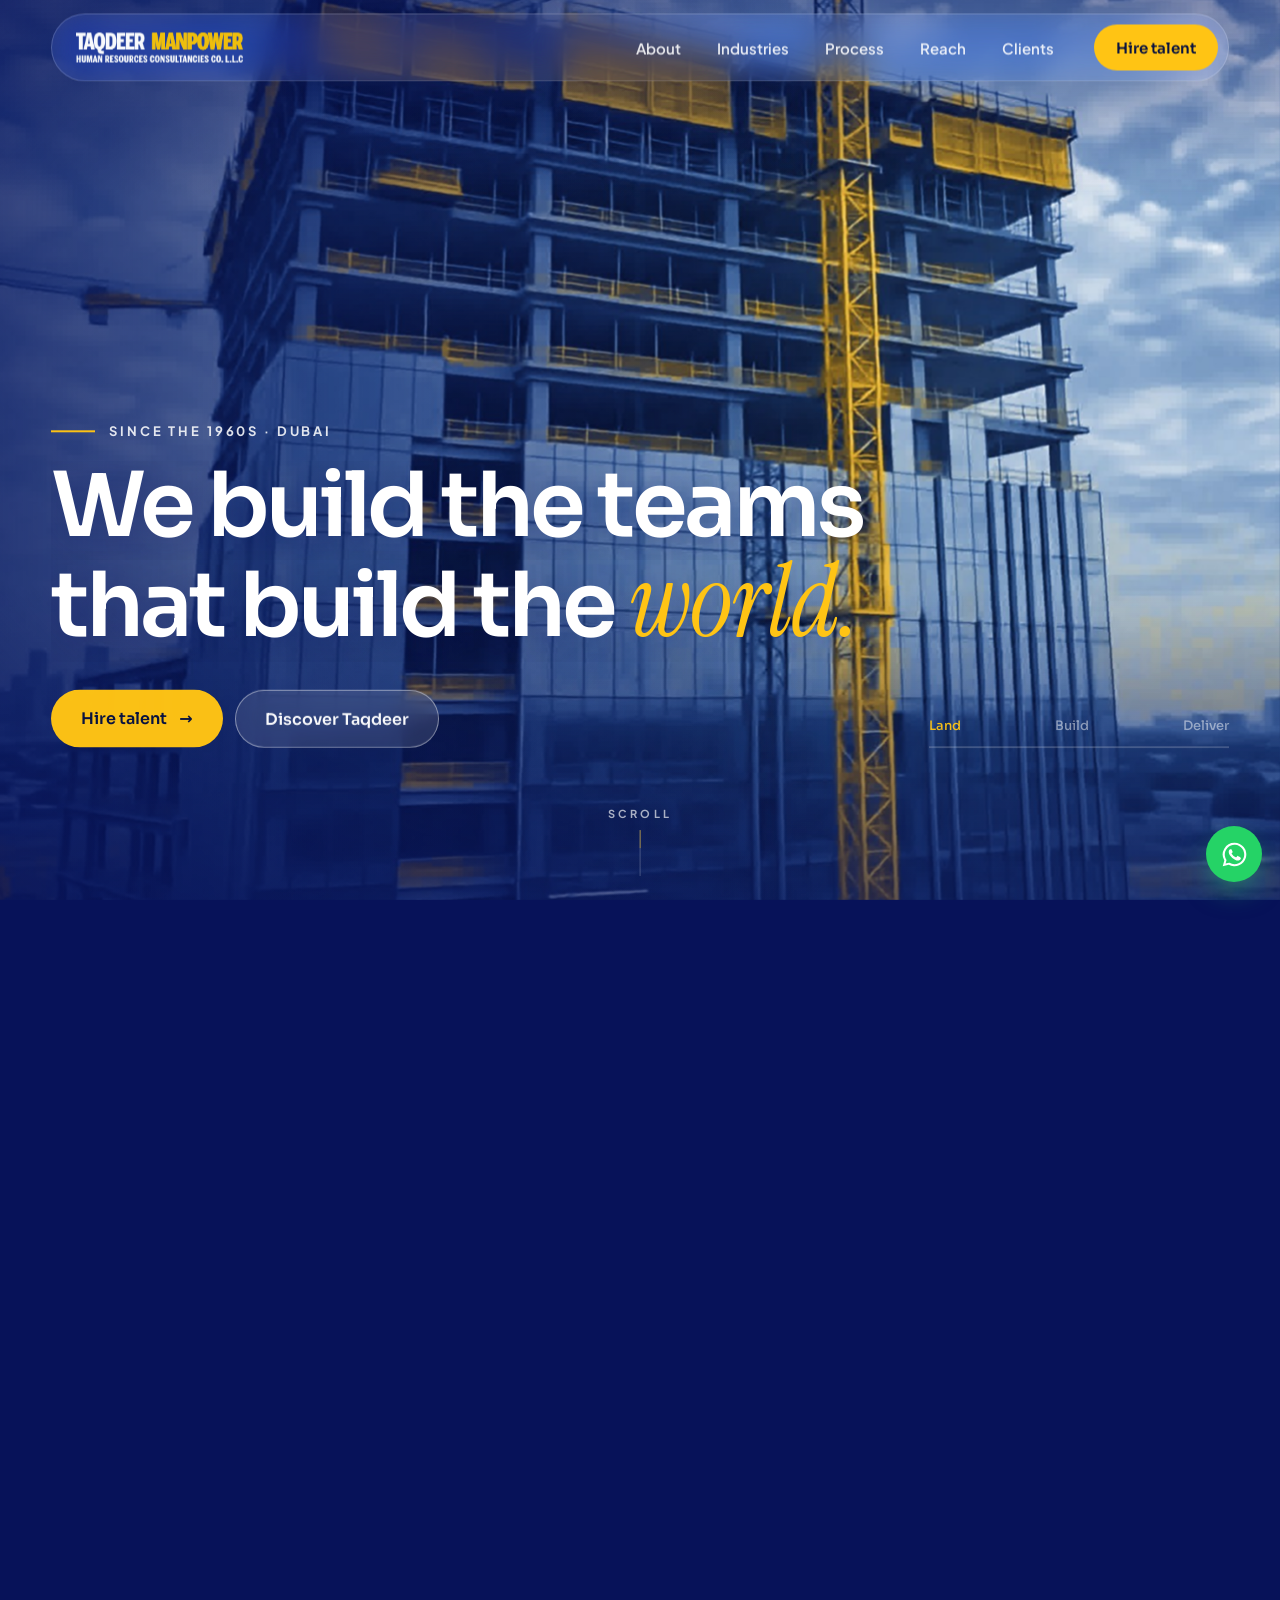
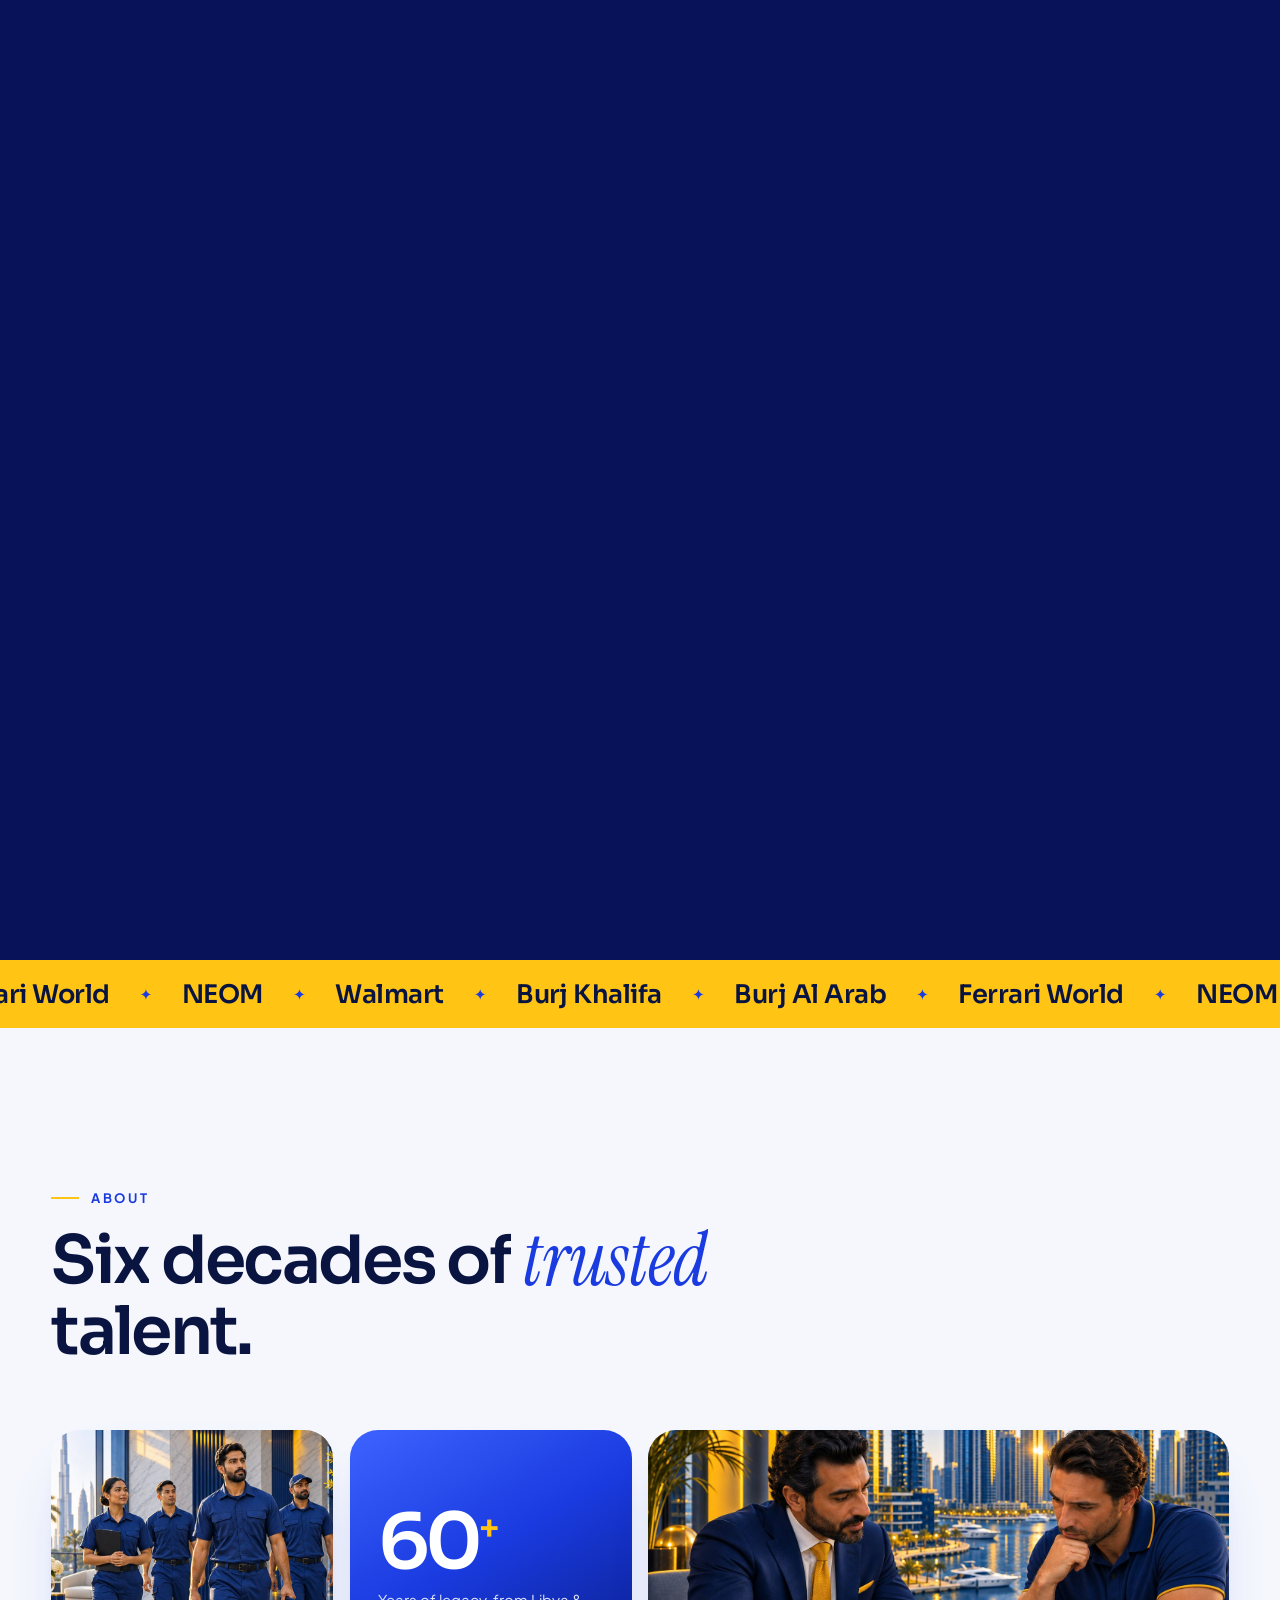
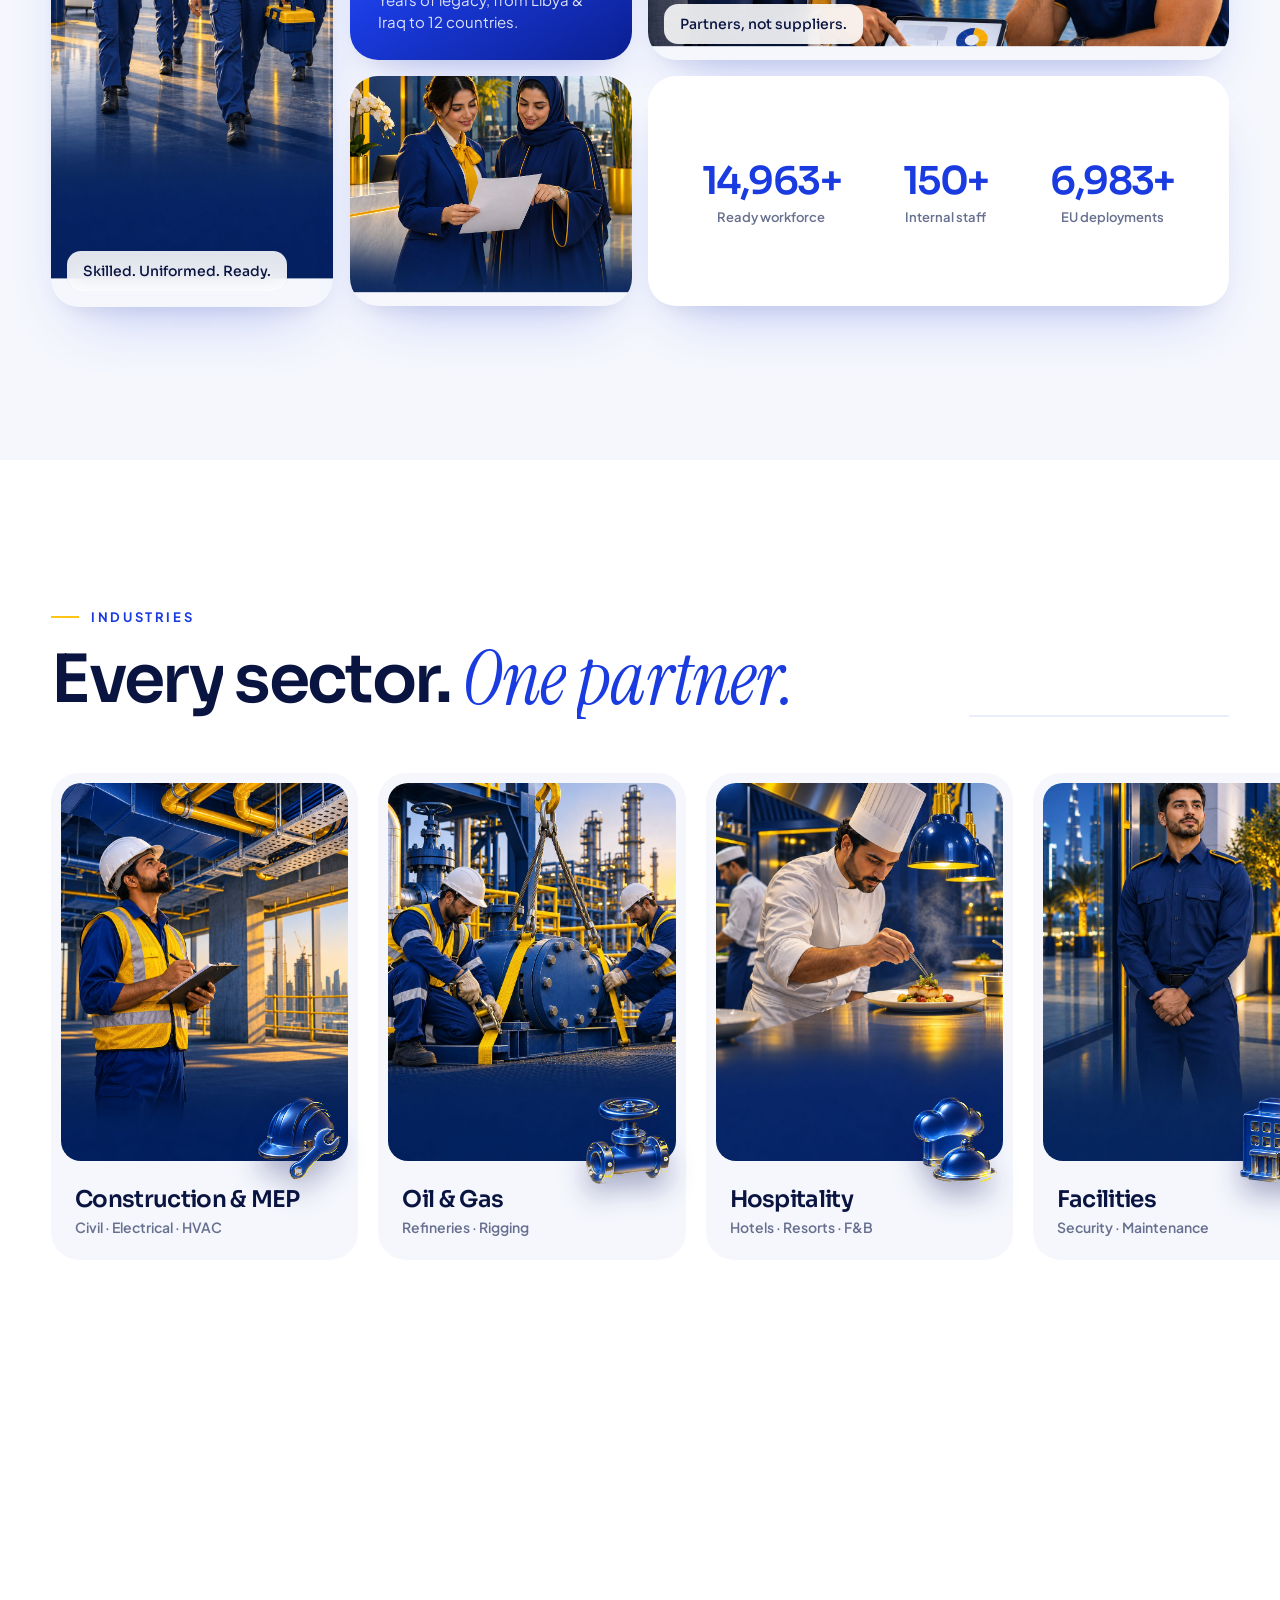
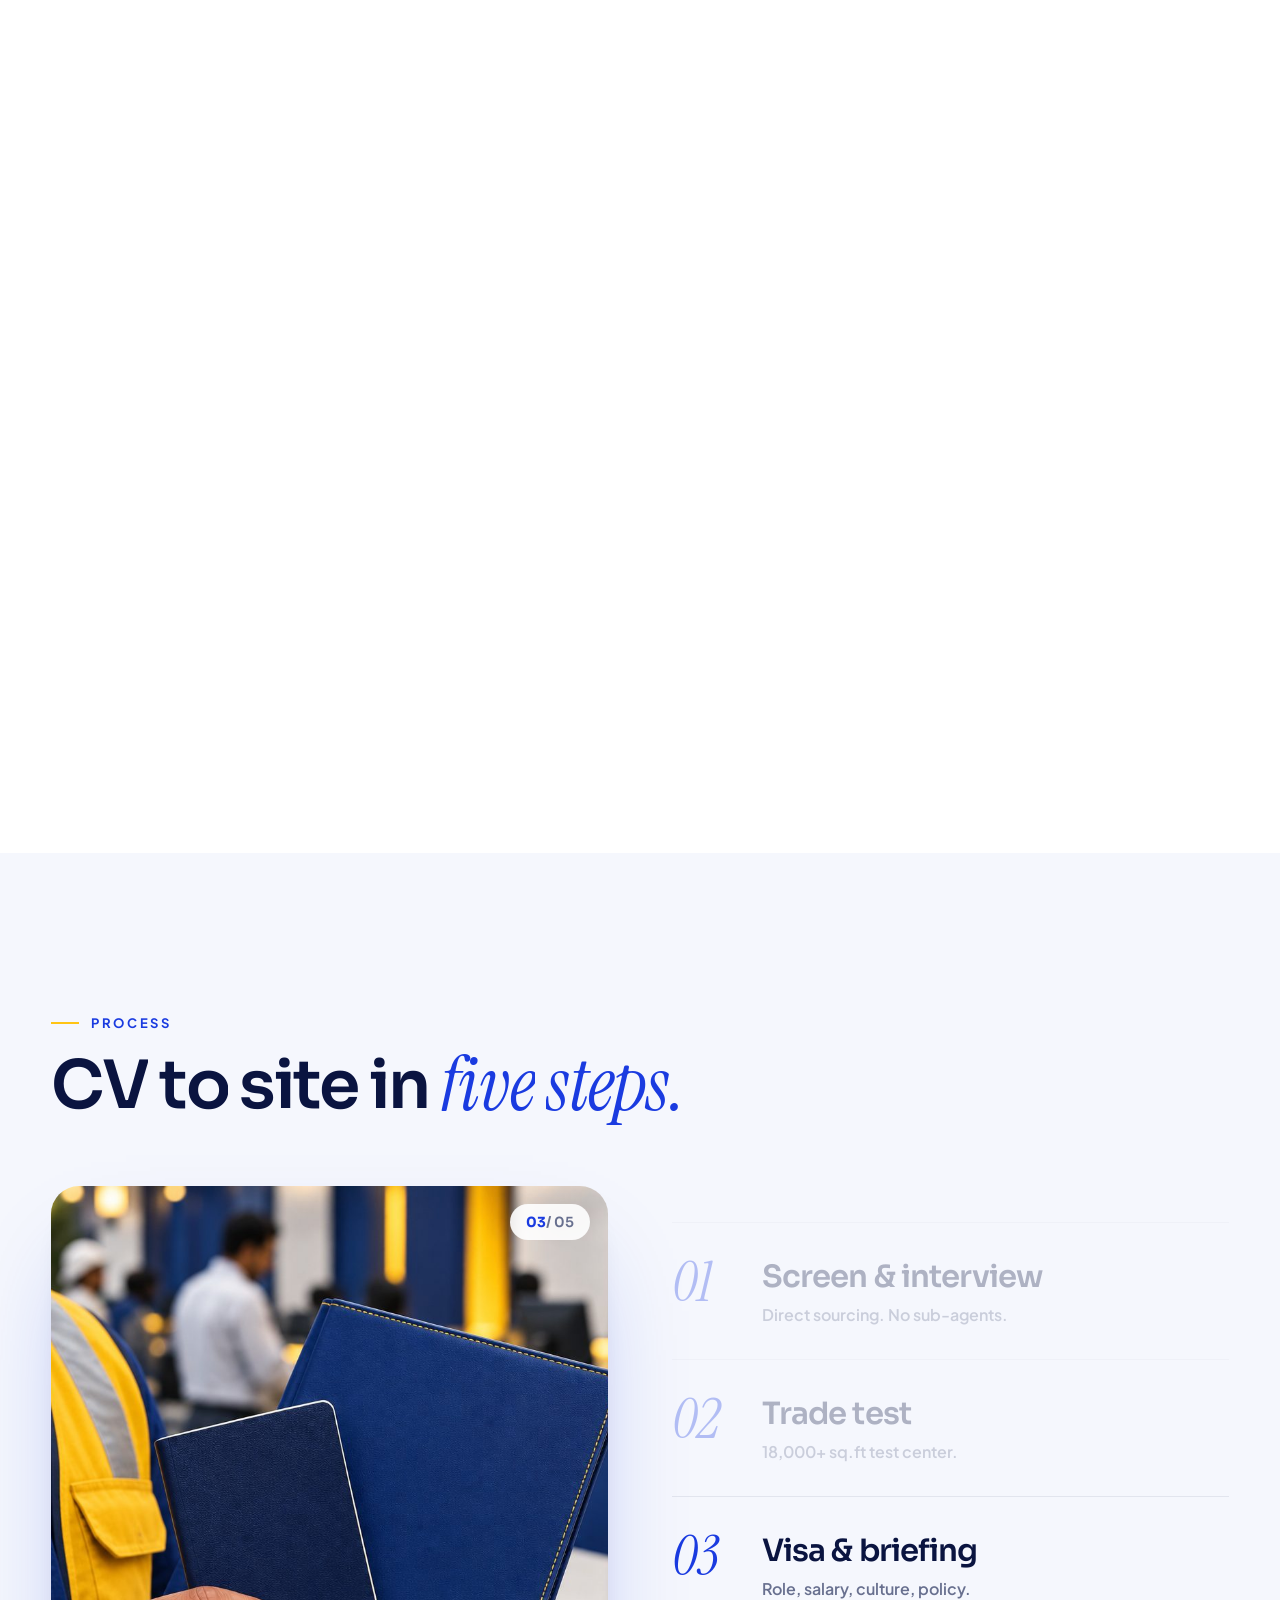
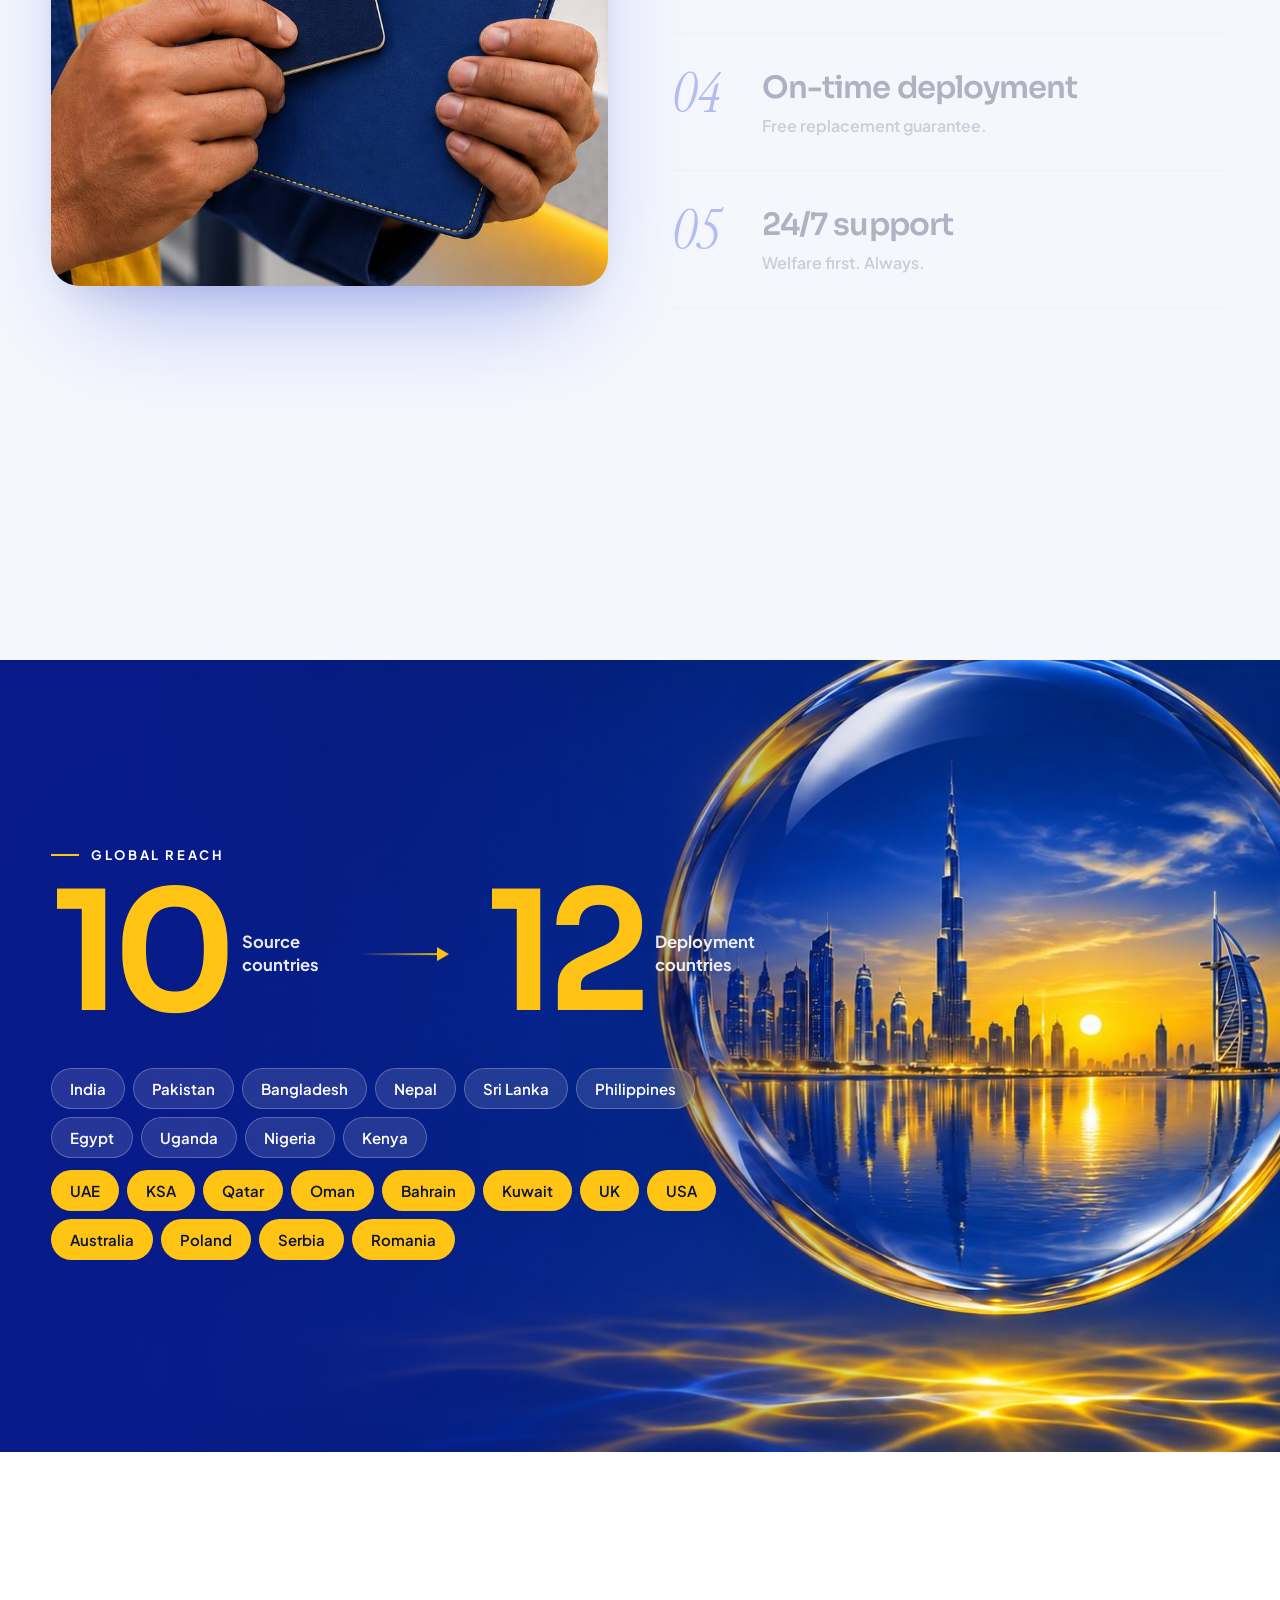
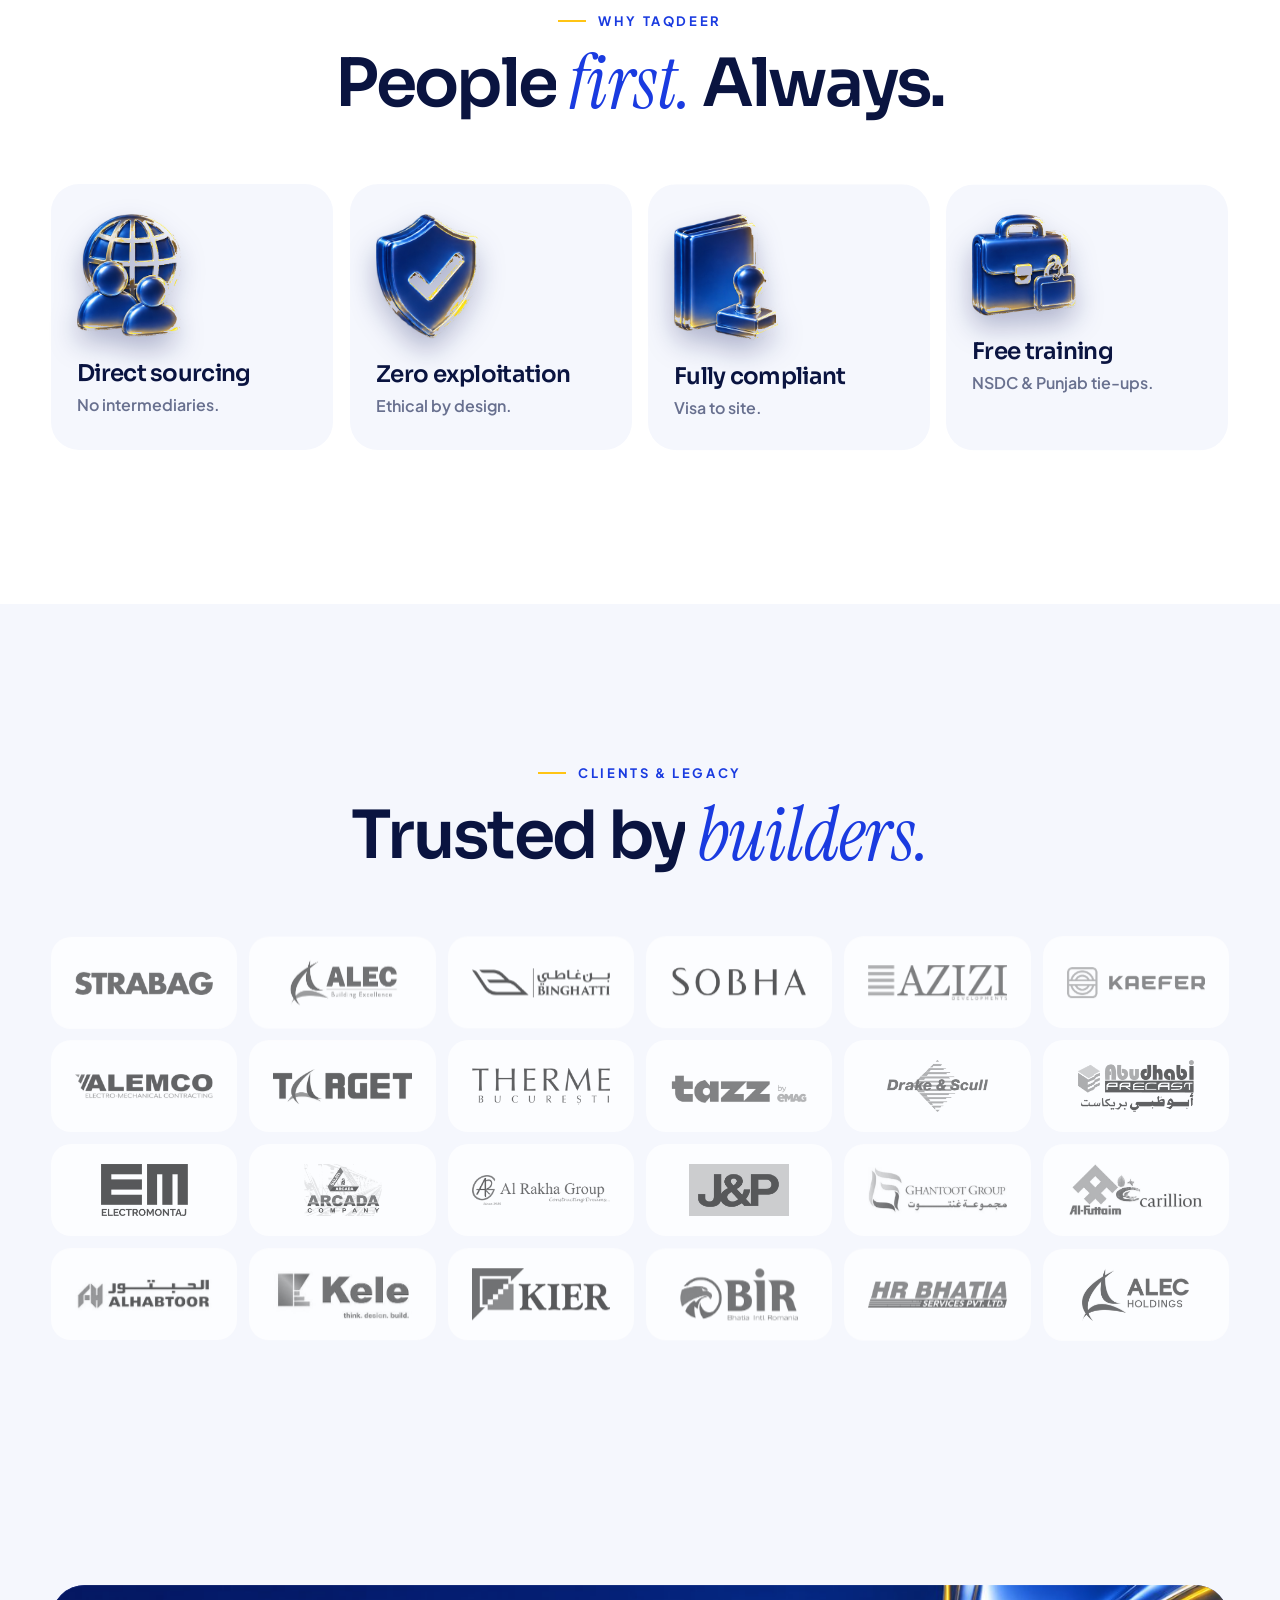
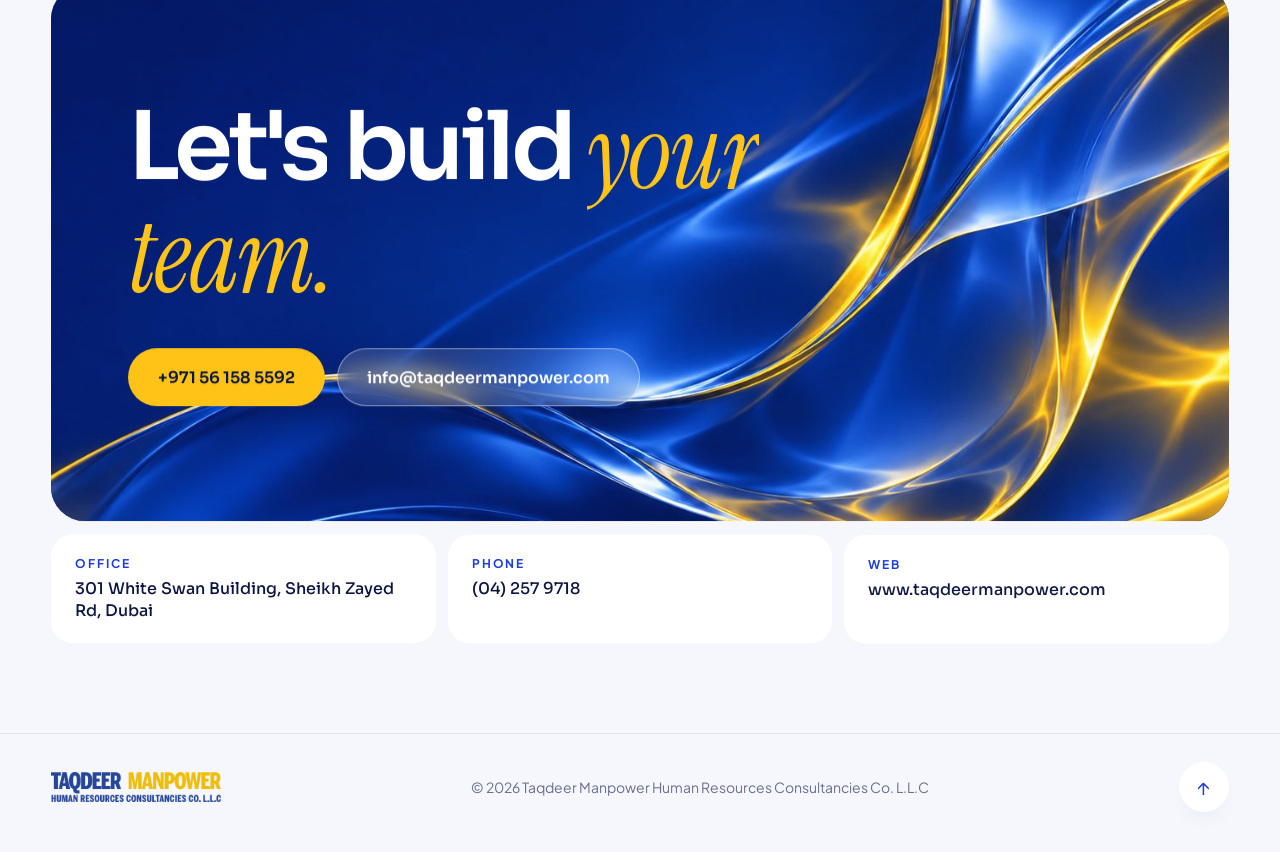
==== commit a52fe52f: "Hero film: all 240 frames on every device, text only at start/middle/end, interactive camera - Mobil" ====
--- a/index.html
+++ b/index.html
@@ -11,7 +11,7 @@
 <link rel="preconnect" href="https://fonts.gstatic.com" crossorigin>
 <link href="https://fonts.googleapis.com/css2?family=Sora:wght@300;400;500;600;700&family=Instrument+Serif:ital@0;1&family=Plus+Jakarta+Sans:wght@400;500;600;700&display=swap" rel="stylesheet">
 <link rel="stylesheet" href="vendor/lenis.css">
-<link rel="stylesheet" href="css/style.css?v=7">
+<link rel="stylesheet" href="css/style.css?v=8">
 </head>
 <body class="is-loading">
 
@@ -61,7 +61,7 @@
 <section class="hero" id="hero"
   data-frames="240"
   data-desktop="frames/desktop/ezgif-frame-" data-step-desktop="1"
-  data-mobile="frames/mobile/ezgif-frame-" data-step-mobile="2">
+  data-mobile="frames/mobile/ezgif-frame-" data-step-mobile="1">
   <div class="hero__sticky">
     <canvas class="hero__canvas" aria-label="Aerial film: empty land becomes a finished tower"></canvas>
     <div class="hero__shade"></div>
@@ -267,7 +267,7 @@
 <script src="vendor/gsap.min.js"></script>
 <script src="vendor/ScrollTrigger.min.js"></script>
 <script src="vendor/lenis.min.js"></script>
-<script src="js/sequence.js?v=7"></script>
-<script src="js/main.js?v=7"></script>
+<script src="js/sequence.js?v=8"></script>
+<script src="js/main.js?v=8"></script>
 </body>
 </html>
--- a/css/style.css
+++ b/css/style.css
@@ -115,7 +115,7 @@
 @media (max-width:980px){.nav__links,.nav__pill > .btn{display:none}.nav__burger{display:block}.nav__pill{padding:8px 8px 8px 20px}}
 
 /* ---------- HERO (scroll film) ---------- */
-.hero{position:relative;height:420vh;background:var(--navy);color:#fff}
+.hero{position:relative;height:640vh;background:var(--navy);color:#fff}
 .hero__sticky{position:sticky;top:0;height:100vh;height:100svh;overflow:hidden}
 .hero__canvas{position:absolute;inset:0;width:100%;height:100%;display:block;background:var(--navy) url("../frames/desktop/ezgif-frame-001.jpg") center/cover no-repeat}
 .hero__shade{position:absolute;inset:0;pointer-events:none;background:linear-gradient(90deg,rgba(7,18,89,.7) 0%,rgba(7,18,89,.3) 40%,rgba(7,18,89,0) 65%),linear-gradient(0deg,rgba(7,18,89,.6) 0%,rgba(7,18,89,0) 35%),linear-gradient(180deg,rgba(7,18,89,.45),rgba(7,18,89,0) 22%)}
@@ -137,7 +137,7 @@
 .hero__hint i::after{content:"";position:absolute;left:0;top:0;width:100%;height:40%;background:var(--gold);animation:drip 2s var(--ease) infinite}
 @keyframes drip{0%{transform:translateY(-100%)}100%{transform:translateY(260%)}}
 @media (max-width:860px){
-  .hero{height:360vh}
+  .hero{height:540vh}
   .hero__canvas{background-image:url("../frames/mobile/ezgif-frame-001.jpg")}
   .hero__shade{background:linear-gradient(0deg,rgba(7,18,89,.9) 0%,rgba(7,18,89,.45) 42%,rgba(7,18,89,0) 70%),linear-gradient(180deg,rgba(7,18,89,.5),rgba(7,18,89,0) 25%)}
   .beat{bottom:110px}
